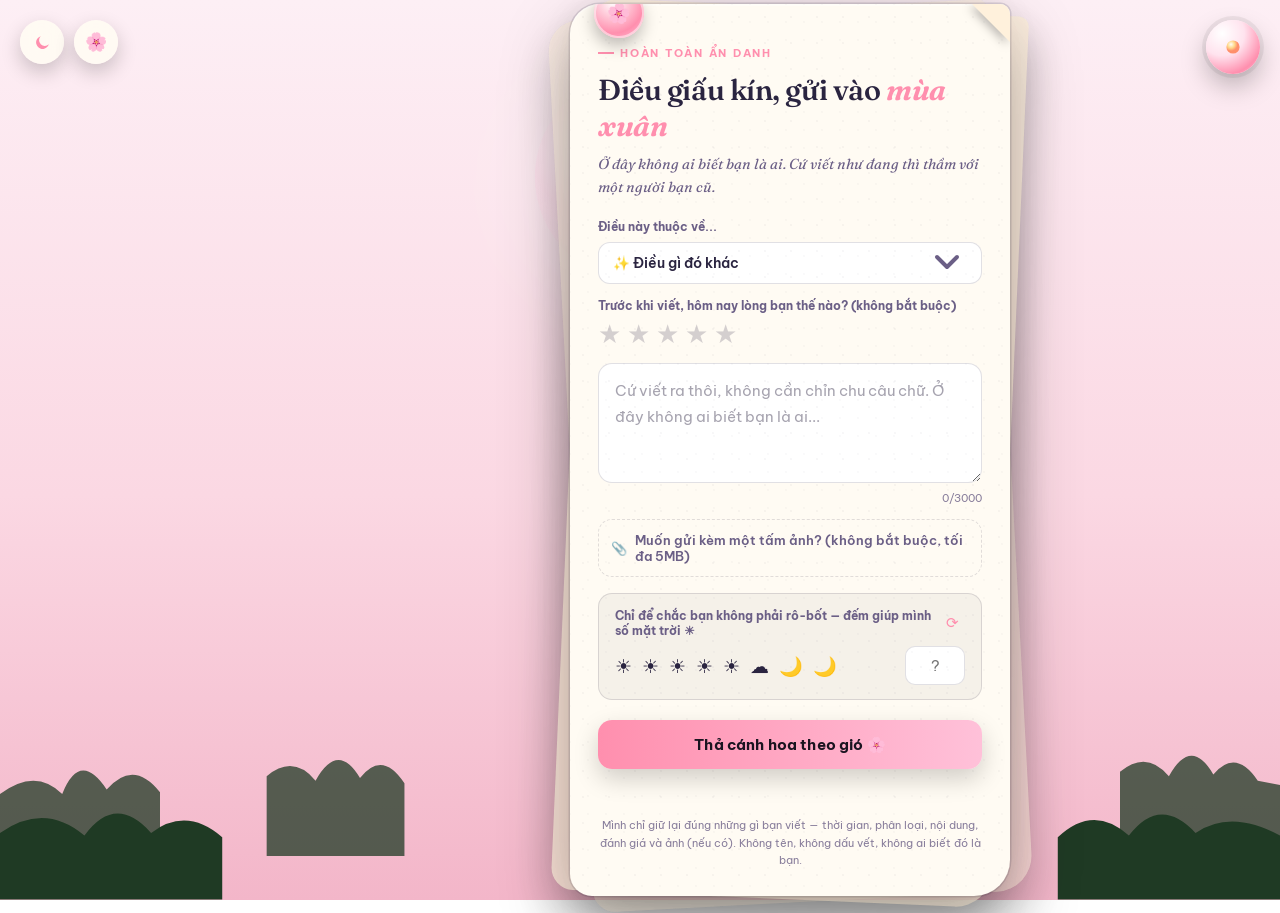
==== index.html @ bbca2615 "Update index.html" ====
<!DOCTYPE html>
<html lang="vi">
<head>
<meta charset="UTF-8" />
<meta name="viewport" content="width=device-width, initial-scale=1.0" />
<title>Bốn Mùa Tâm Sự — Confession Ẩn Danh</title>
<link rel="preconnect" href="https://fonts.googleapis.com">
<link rel="preconnect" href="https://fonts.gstatic.com" crossorigin>
<link href="https://fonts.googleapis.com/css2?family=Fraunces:ital,opsz,wght@0,9..144,400;0,9..144,600;0,9..144,700;1,9..144,500&family=Be+Vietnam+Pro:wght@400;500;600;700&display=swap" rel="stylesheet">
<link rel="icon" href="data:image/svg+xml,%3Csvg xmlns='http://www.w3.org/2000/svg' viewBox='0 0 100 100'%3E%3Ccircle cx='50' cy='50' r='34' fill='%23FFB6C8'/%3E%3C/svg%3E" />
<link rel="stylesheet" href="style.css">
</head>
<body class="season-spring">
  
<canvas id="treeCanvas"></canvas>
  
<div class="scene-fade" id="sceneFade"></div>

<div class="top-toolbar">
  <button class="toolbar-btn" id="darkModeBtn" title="Chế độ tối/sáng">
    <svg id="darkModeIcon" viewBox="0 0 24 24" width="19" height="19" fill="none">
      <path d="M20 14.2A8.2 8.2 0 1 1 9.8 4 6.6 6.6 0 0 0 20 14.2Z" fill="currentColor"/>
    </svg>
  </button>
  <button class="toolbar-btn" id="seasonBtn" title="Đổi mùa">
    <span id="seasonBtnIcon">🌸</span>
  </button>
</div>

<div class="sky" id="sky"></div>
<div class="sky-glow"></div>

<div class="trees">
  <svg class="tree-back" viewBox="0 0 1440 160" preserveAspectRatio="none" xmlns="http://www.w3.org/2000/svg">
    <path d="M0,160 L0,90 Q40,60 70,90 Q90,40 120,85 Q150,50 180,88 L180,160 Z"/>
    <path d="M300,160 L300,70 Q330,45 355,75 Q380,30 405,72 Q430,40 455,78 L455,160 Z"/>
    <path d="M950,160 L950,75 Q980,48 1005,78 Q1030,35 1055,75 Q1080,45 1105,80 L1105,160 Z"/>
    <path d="M1260,160 L1260,65 Q1290,40 1315,70 Q1340,25 1365,68 Q1390,38 1415,75 L1440,80 L1440,160 Z"/>
  </svg>
  <svg class="tree-front" viewBox="0 0 1440 130" preserveAspectRatio="none" xmlns="http://www.w3.org/2000/svg">
    <path d="M0,130 L0,55 Q50,20 95,58 Q130,10 170,55 Q210,25 250,60 L250,130 Z"/>
    <path d="M1190,130 L1190,60 Q1230,22 1270,58 Q1305,12 1345,55 Q1385,28 1440,58 L1440,130 Z"/>
  </svg>
  <div class="snow-cap"></div>
</div>

<!-- Popup chọn mùa -->
<div class="season-overlay" id="seasonOverlay">
  <div class="season-card">
    <button type="button" class="season-close" id="seasonClose">✕</button>
    <div class="season-title">Bạn muốn tâm sự trong khung cảnh mùa nào?</div>
    <div class="season-grid">
      <button type="button" class="season-option" data-season="spring">
        <span class="season-option-emoji">🌸</span>
        <span class="season-option-name">Xuân</span>
      </button>
      <button type="button" class="season-option" data-season="summer">
        <span class="season-option-emoji">☀️</span>
        <span class="season-option-name">Hạ</span>
      </button>
      <button type="button" class="season-option" data-season="fall">
        <span class="season-option-emoji">🍂</span>
        <span class="season-option-name">Thu</span>
      </button>
      <button type="button" class="season-option" data-season="winter">
        <span class="season-option-emoji">❄️</span>
        <span class="season-option-name">Đông</span>
      </button>
    </div>
  </div>
</div>

<button class="music-btn" id="musicBtn" title="Mở nhạc nền">
  <svg viewBox="0 0 40 40" width="24" height="24" class="music-btn-icon">
    <defs>
      <radialGradient id="musicGrad" cx="35%" cy="30%">
        <stop offset="0%" stop-color="#FFFDF6"/>
        <stop offset="55%" stop-color="#FFD98A"/>
        <stop offset="100%" stop-color="#FF8F6B"/>
      </radialGradient>
    </defs>
    <circle cx="20" cy="20" r="11" fill="url(#musicGrad)"/>
  </svg>
</button>
<audio id="bgMusic" preload="none"></audio>

<div class="player-overlay" id="playerOverlay">
  <div class="player-card">
    <button type="button" class="player-close" id="playerClose">✕</button>
    <div class="player-art" id="playerArt">🎵</div>
    <div class="player-title" id="playerTitle">Tên bài hát</div>
    <div class="player-artist" id="playerArtist">Nghệ sĩ</div>
    <div class="player-controls">
      <button type="button" class="player-btn" id="prevBtn" title="Bài trước">⏮</button>
      <button type="button" class="player-btn play-pause" id="playPauseBtn" title="Phát/Tạm dừng">▶</button>
      <button type="button" class="player-btn" id="nextBtn" title="Bài sau">⏭</button>
    </div>
    <div class="volume-row">
      <span class="volume-icon">🔉</span>
      <input type="range" class="volume-slider" id="volumeSlider" min="0" max="100" value="60" />
    </div>

    <div class="playlist-heading" id="playlistHeading">Playlist mùa xuân</div>
    <div class="playlist-list" id="playlistList"></div>
  </div>
</div>

<div class="stack">
  <div class="card" id="card">
    <div class="seal" id="cardSeal">🌸</div>
    <div id="formView">
      <div class="eyebrow">Hoàn toàn ẩn danh</div>
      <h1 id="cardTitle">Điều giấu kín, gửi vào <em>mùa xuân</em></h1>
      <div class="subtitle" id="cardSubtitle">Ở đây không ai biết bạn là ai. Cứ viết như đang thì thầm với một người bạn cũ.</div>

      <div class="category-block">
        <div class="category-label">Điều này thuộc về...</div>
        <select id="categorySelect" class="category-select">
          <option value="Tình yêu">💕 Tình yêu</option>
          <option value="Học tập">📚 Học tập</option>
          <option value="Gia đình">👨‍👩‍👧 Gia đình</option>
          <option value="Bạn bè">🤝 Bạn bè</option>
          <option value="Cuộc sống">🌱 Cuộc sống</option>
          <option value="Khác" selected>✨ Điều gì đó khác</option>
        </select>
      </div>

      <div class="rating-block">
        <div class="rating-label">Trước khi viết, hôm nay lòng bạn thế nào? (không bắt buộc)</div>
        <div class="rating-stars" id="ratingStars">
          <button type="button" class="rating-star" data-value="1">★</button>
          <button type="button" class="rating-star" data-value="2">★</button>
          <button type="button" class="rating-star" data-value="3">★</button>
          <button type="button" class="rating-star" data-value="4">★</button>
          <button type="button" class="rating-star" data-value="5">★</button>
        </div>
      </div>

      <textarea id="content" placeholder="Cứ viết ra thôi, không cần chỉn chu câu chữ. Ở đây không ai biết bạn là ai..." maxlength="3000"></textarea>
      <div class="char-counter" id="charCounter">0/3000</div>

      <div class="file-row">
        <label class="file-label" for="imageInput">
          📎 <span id="fileLabelText">Muốn gửi kèm một tấm ảnh? (không bắt buộc, tối đa 5MB)</span>
        </label>
        <input type="file" id="imageInput" accept="image/*" />
        <div class="polaroid" id="polaroid">
          <button type="button" class="polaroid-remove" id="removeImageBtn" title="Bỏ ảnh này">✕</button>
          <img id="preview" alt="preview" />
        </div>
      </div>

      <div class="captcha-row">
        <div class="captcha-label">
          <span>Chỉ để chắc bạn không phải rô-bốt — đếm giúp mình số mặt trời ☀</span>
          <button type="button" class="captcha-refresh" id="captchaRefresh" title="Đổi câu hỏi khác">⟳</button>
        </div>
        <div class="captcha-challenge">
          <div class="captcha-suns" id="captchaSuns"></div>
          <input type="text" inputmode="numeric" class="captcha-input" id="captchaInput" placeholder="?" maxlength="2" />
        </div>
      </div>

      <input type="text" class="honeypot" id="website" name="website" tabindex="-1" autocomplete="off" />

      <button class="submit" id="submitBtn"><span id="submitBtnText">Thả cánh hoa theo gió 🌸</span></button>
      <div class="status" id="status"></div>
    </div>

    <div class="success-view" id="successView">
      <div id="sparkBurst" style="position:relative;"></div>
      <div class="glow-circle" id="successIcon">🌸</div>
      <h2>Gửi rồi nhé!</h2>
      <p id="successText">Lời bạn vừa gửi đã theo cánh hoa xuân bay xa.<br>Cảm ơn vì đã tin tưởng mình 🤍</p>
      <button id="againBtn">Mình muốn tâm sự thêm</button>
    </div>

    <div class="note">
      Mình chỉ giữ lại đúng những gì bạn viết — thời gian, phân loại, nội dung, đánh giá và ảnh (nếu có). Không tên, không dấu vết, không ai biết đó là bạn.
    </div>
  </div>
</div>

<script src="script.js" defer></script>
</body>
</html>
---- style.css ----
:root{
  /* Card & chữ — mặc định sáng, dùng chung cho mọi mùa */
  --ink:         #2A2440;
  --ink-soft:    #6B5F86;
  --card-bg:     #FFFBF3;
  --card-bg2:    #FFF1DC;
  --card-border: rgba(42,36,64,0.14);
  --ink-faded:   rgba(42,36,64,0.42);
  --input-bg:    #FFFFFF;
  --panel-bg:    rgba(255,251,243,0.95);
  --star-empty:  rgba(42,36,64,0.2);
  --glow:        #FFD98A;
}

body.dark-mode{
  --ink:         #F1ECFF;
  --ink-soft:    #C2B8DD;
  --card-bg:     #2A2244;
  --card-bg2:    #332A52;
  --card-border: rgba(227,184,255,0.2);
  --ink-faded:   rgba(241,236,255,0.4);
  --input-bg:    #1F1936;
  --panel-bg:    rgba(42,34,68,0.9);
  --star-empty:  rgba(241,236,255,0.2);
  --glow:        #E3B8FF;
}

/* ================= 4 MÙA — bảng màu riêng từng mùa ================= */
body.season-spring{
  --sky-top: #FDEFF5; --sky-mid: #FBD8E3; --sky-bottom: #F3B6C9;
  --ground: #1F3A24;
  --accent: #FF8FAE; --accent2: #FFC1D9;
  --glow-color: #FFE3EE;
}
body.season-summer{
  --sky-top: #BEE7FF; --sky-mid: #7FCFEA; --sky-bottom: #4FB8D9;
  --ground: #14401F;
  --accent: #FFC845; --accent2: #FF8A3D;
  --glow-color: #FFF6D6;
}
body.season-fall{
  --sky-top: #FFE8C2; --sky-mid: #F2A65A; --sky-bottom: #C97B3D;
  --ground: #2B1B0E;
  --accent: #E8703A; --accent2: #A8443A;
  --glow-color: #FFDCA8;
}
body.season-winter{
  --sky-top: #E8F1FB; --sky-mid: #C9DCEC; --sky-bottom: #9FB8D2;
  --ground: #16202E;
  --accent: #6FB3E0; --accent2: #9FCBE8;
  --glow-color: #F2F8FF;
}

*{ box-sizing:border-box; }
html,body{ height:100%; }
body{
  margin:0;
  min-height:100vh;
  display:flex;
  align-items:center;
  justify-content:center;
  padding:32px 20px;
  font-family:'Be Vietnam Pro', sans-serif;
  color:var(--ink);
  overflow-x:hidden;
  position:relative;
  background: linear-gradient(180deg, var(--sky-top) 0%, var(--sky-mid) 55%, var(--sky-bottom) 100%);
  background-attachment: fixed;
  transition: background 0.6s ease;
}

body.dark-mode::before{
  content:"";
  position:fixed; inset:0;
  background: rgba(6,6,16,0.55);
  pointer-events:none;
  z-index:0;
}

/* ================= BẦU TRỜI ================= */
.sky{ position:fixed; inset:0; overflow:hidden; pointer-events:none; z-index:0; }

.sky-glow{
  position:fixed;
  top:8vh; left:50%;
  width:210px; height:210px;
  margin-left:-105px;
  border-radius:50%;
  background: radial-gradient(circle at 38% 32%, #FFFFFF 0%, var(--glow-color) 45%, rgba(255,255,255,0) 75%);
  box-shadow: 0 0 90px 30px rgba(255,255,255,0.2);
  animation: glowBreathe 6s ease-in-out infinite;
  pointer-events:none;
  z-index:0;
  transition: background 0.6s ease;
}
@keyframes glowBreathe{
  0%,100%{ opacity:0.9; transform:scale(1); }
  50%{ opacity:1; transform:scale(1.03); }
}

.season-particle{
  position:absolute;
  top:-8%;
  font-size:16px;
  opacity:0;
  animation: particleFall linear infinite;
  pointer-events:none;
}
@keyframes particleFall{
  0%{ transform: translate(0,-10vh) rotate(0deg); opacity:0; }
  8%{ opacity:0.9; }
  92%{ opacity:0.8; }
  100%{ transform: translate(var(--sway,40px), 110vh) rotate(var(--spin,180deg)); opacity:0; }
}

/* Tán cây / mặt đất in bóng phía dưới */
.trees{ position:fixed; left:0; right:0; bottom:0; width:100%; pointer-events:none; z-index:1; }
.tree-back, .tree-front{ width:100%; display:block; }
.tree-back{ opacity:0.75; }
.tree-front{ margin-top:-8vh; }
.tree-back path, .tree-front path{ fill: var(--ground); transition: fill 0.6s ease; }

/* Tuyết phủ nhẹ trên tán cây — chỉ hiện ở mùa đông */
.snow-cap{ display:none; position:fixed; left:0; right:0; bottom:0; pointer-events:none; z-index:2; }
body.season-winter .snow-cap{ display:block; }

@media (prefers-reduced-motion: reduce){
  .sky-glow, .season-particle{ animation:none !important; }
}

.season-particle.fading-out{
  transition: opacity 0.4s ease;
  opacity:0 !important;
  animation-play-state: paused;
}

/* ================= HIỆU ỨNG CHUYỂN CẢNH GIỮA CÁC MÙA ================= */
.scene-fade{
  position:fixed; inset:0;
  z-index:999;
  pointer-events:none;
  opacity:0;
  background: radial-gradient(circle at 50% 30%, #FFFBF3 0%, #FFF3E0 60%, #FFEAD0 100%);
  transition: opacity 0.5s ease;
}
.scene-fade.active{ opacity:1; }

@media (prefers-reduced-motion: reduce){
  .scene-fade{ transition:none !important; }
}

/* ================= THẺ CONFESSION (CARD) ================= */
.stack{ position:relative; width:100%; max-width:440px; z-index:3; }
.stack::before, .stack::after{
  content:"";
  position:absolute; inset:0;
  background: var(--card-bg2);
  border-radius: 30px 10px 36px 22px;
  box-shadow: 0 20px 45px rgba(0,0,0,0.25);
  pointer-events:none;
  z-index:0;
}
.stack::before{ transform: rotate(-3deg) translateY(6px); opacity:0.55; }
.stack::after{ transform: rotate(2.5deg) translateY(3px); opacity:0.8; }

.card{
  position:relative;
  overflow:hidden;
  z-index:1;
  background: var(--card-bg);
  border-radius: 30px 10px 36px 22px;
  padding:34px 28px 26px;
  box-shadow:
    0 2px 0 rgba(255,255,255,0.35) inset,
    0 30px 70px rgba(0,0,0,0.3),
    0 0 0 1.5px var(--card-border),
    0 0 50px rgba(0,0,0,0.06);
  transition: transform 0.7s cubic-bezier(.34,1.56,.64,1), opacity 0.5s ease, background 0.5s ease;
}
.card::before{
  content:"";
  position:absolute; inset:0;
  background-image:
    radial-gradient(rgba(42,36,64,0.035) 1px, transparent 1px),
    radial-gradient(rgba(42,36,64,0.025) 1px, transparent 1px);
  background-size: 26px 26px, 18px 18px;
  background-position: 0 0, 9px 9px;
  pointer-events:none;
}
.card::after{
  content:"";
  position:absolute;
  top:0; right:0;
  width:0; height:0;
  border-style:solid;
  border-width:0 38px 38px 0;
  border-color: transparent var(--card-bg2) transparent transparent;
  filter: drop-shadow(-3px 3px 5px rgba(0,0,0,0.25));
  z-index:3;
  pointer-events:none;
}
.card.sending{
  transform: translateY(-160px) scale(0.72);
  opacity:0;
}

.seal{
  position:absolute;
  top:-16px; left:24px;
  width:50px; height:50px;
  border-radius:50%;
  background: radial-gradient(circle at 35% 30%, #FFFFFF, var(--accent) 65%, var(--accent2) 100%);
  box-shadow: 0 8px 16px rgba(0,0,0,0.25), inset 0 0 0 2px rgba(255,255,255,0.5);
  display:flex; align-items:center; justify-content:center;
  font-size:19px;
  transform: rotate(8deg);
  z-index:4;
  transition: background 0.5s ease;
}

.eyebrow{
  display:inline-flex; align-items:center; gap:6px;
  font-size:11px; letter-spacing:0.16em; text-transform:uppercase;
  color:var(--accent); font-weight:700; margin-bottom:12px;
  transition: color 0.5s ease;
}
.eyebrow::before{ content:""; width:16px; height:1.5px; background:var(--accent); display:inline-block; }

h1{
  font-family:'Fraunces', serif;
  font-optical-sizing: auto;
  font-weight:560; font-size:29px; line-height:1.22;
  letter-spacing:-0.015em;
  margin:0 0 10px; color:var(--ink);
}
h1 em{
  font-style:italic; font-weight:650;
  color:var(--accent);
  transition: color 0.5s ease;
}
.subtitle{
  font-family:'Fraunces', serif;
  font-style:italic;
  font-weight:400;
  font-size:14.5px;
  color:var(--ink-soft);
  margin-bottom:20px;
  line-height:1.6;
  transition: color 0.5s ease;
}

/* ================= PHÂN LOẠI CONFESSION ================= */
.category-block{ margin-bottom:14px; }
.category-label{ font-size:12px; font-weight:700; color:var(--ink-soft); margin-bottom:8px; }
.category-select{
  width:100%;
  padding:11px 14px;
  border-radius:12px;
  border:1.5px solid var(--card-border);
  background: var(--input-bg);
  color:var(--ink);
  font-size:13.5px;
  font-family:'Be Vietnam Pro', sans-serif;
  font-weight:600;
  cursor:pointer;
  appearance:none;
  -webkit-appearance:none;
  background-image: url("data:image/svg+xml,%3Csvg xmlns='http://www.w3.org/2000/svg' viewBox='0 0 20 20' fill='none'%3E%3Cpath d='M5 7l5 5 5-5' stroke='%236B5F86' stroke-width='2' stroke-linecap='round' stroke-linejoin='round'/%3E%3C/svg%3E");
  background-repeat: no-repeat;
  background-position: right 14px center;
  padding-right: 36px;
  transition: border-color 0.25s;
}
.category-select:focus{ outline:none; border-color:var(--accent); }

/* ================= ĐÁNH GIÁ (RATING) ================= */
.rating-block{ margin-bottom:16px; }
.rating-label{ font-size:12px; font-weight:700; color:var(--ink-soft); margin-bottom:8px; }
.rating-stars{ display:flex; gap:6px; }
.rating-star{
  font-size:26px; cursor:pointer; color:var(--star-empty);
  transition: transform 0.15s ease, color 0.15s ease;
  background:none; border:none; padding:0; line-height:1;
}
.rating-star:hover{ transform: scale(1.15); }
.rating-star.active{ color: var(--accent); }

textarea{
  width:100%; min-height:120px; resize:vertical;
  padding:14px 16px; border-radius:14px;
  border:1.5px solid var(--card-border);
  background: var(--input-bg); color:var(--ink);
  font-size:15px; line-height:1.7; font-family:'Be Vietnam Pro', sans-serif;
  transition: border-color 0.25s, box-shadow 0.25s;
}
textarea:focus{ outline:none; border-color:var(--accent); box-shadow:0 0 0 4px rgba(0,0,0,0.06); }
textarea::placeholder{ color:var(--ink-faded); }
textarea.typing-glow{ border-color:var(--accent) !important; }

.char-counter{ text-align:right; font-size:11px; color:var(--ink-soft); opacity:0.8; margin-top:4px; }
.char-counter.near-limit{ color:var(--accent2); font-weight:700; }

.file-row{ margin-top:14px; }
.file-label{
  display:flex; align-items:center; justify-content:center; gap:8px;
  padding:12px; border:1.5px dashed var(--card-border); border-radius:14px;
  color:var(--ink-soft); cursor:pointer; font-size:13px; font-weight:600;
  transition: 0.25s;
}
.file-label:hover{ border-color:var(--accent); color:var(--accent); background:rgba(0,0,0,0.03); }
input[type="file"]{ display:none; }

.polaroid{
  display:none; margin-top:14px; background:#fff;
  padding:8px 8px 20px; border-radius:3px;
  box-shadow:0 12px 26px rgba(0,0,0,0.25);
  transform:rotate(-2deg); position:relative;
  width:70%; margin-left:auto; margin-right:auto;
  transition: transform 0.3s ease;
}
.polaroid:hover{ transform:rotate(0deg) scale(1.02); }
.polaroid img{ display:block; width:100%; border-radius:2px; }
.polaroid-remove{
  position:absolute; top:-10px; right:-10px;
  width:26px; height:26px; border-radius:50%;
  border:2px solid #fff; background: var(--accent2); color:#fff;
  font-size:14px; font-weight:700; line-height:1;
  display:flex; align-items:center; justify-content:center;
  cursor:pointer; box-shadow:0 4px 10px rgba(0,0,0,0.25);
  transition: transform 0.2s ease; z-index:2;
}
.polaroid-remove:hover{ transform:scale(1.15); }

/* ================= CAPTCHA ================= */
.captcha-row{
  margin-top:16px; padding:14px 16px; border-radius:14px;
  background: rgba(0,0,0,0.04);
  border: 1.5px solid var(--card-border);
}
.captcha-label{
  font-size:12px; font-weight:700; color:var(--ink-soft);
  margin-bottom:8px; display:flex; align-items:center; justify-content:space-between;
}
.captcha-refresh{
  border:none; background:none; cursor:pointer;
  font-size:15px; color:var(--accent);
  transition: transform 0.4s ease;
}
.captcha-refresh:hover{ transform:rotate(180deg); }
.captcha-challenge{ display:flex; align-items:center; gap:12px; }
.captcha-suns{ font-size:19px; letter-spacing:3px; flex:1; }
.captcha-input{
  width:60px; padding:9px 10px; border-radius:10px;
  border:1.5px solid var(--card-border);
  background: var(--input-bg); color:var(--ink); font-size:15px;
  text-align:center; font-family:'Be Vietnam Pro', sans-serif;
}
.captcha-input:focus{ outline:none; border-color:var(--accent); }

.honeypot{ position:absolute; left:-9999px; width:1px; height:1px; opacity:0; pointer-events:none; }

button.submit{
  position:relative; width:100%; margin-top:20px; padding:15px;
  border:none; border-radius:14px;
  background: linear-gradient(90deg, var(--accent), var(--accent2));
  color:#1A1420; font-family:'Be Vietnam Pro', sans-serif; font-size:15px; font-weight:700;
  letter-spacing:0.01em; cursor:pointer; overflow:hidden;
  transition: transform 0.2s ease, box-shadow 0.2s ease, background 0.5s ease;
  box-shadow: 0 10px 24px rgba(0,0,0,0.18);
}
button.submit:hover{ transform:translateY(-2px); }
button.submit:active{ transform:translateY(0); }
button.submit:disabled{ opacity:0.65; cursor:not-allowed; transform:none; }
button.submit::after{
  content:""; position:absolute; top:0; left:-60%; width:40%; height:100%;
  background:linear-gradient(120deg, transparent, rgba(255,255,255,0.6), transparent);
  transform:skewX(-20deg);
  animation: shine 3.2s ease-in-out infinite;
}
@keyframes shine{ 0%{ left:-60%; } 45%,100%{ left:120%; } }

.btn-dots{ display:inline-flex; gap:4px; vertical-align:middle; }
.btn-dots span{ width:6px; height:6px; border-radius:50%; background:#1A1420; animation: dotBounce 1s ease-in-out infinite; }
.btn-dots span:nth-child(2){ animation-delay:0.15s; }
.btn-dots span:nth-child(3){ animation-delay:0.3s; }
@keyframes dotBounce{ 0%,80%,100%{ transform:scale(0.6); opacity:0.5; } 40%{ transform:scale(1); opacity:1; } }
.card.shake{ animation: shakeCard 0.4s ease; }
@keyframes shakeCard{ 0%,100%{ transform:translateX(0); } 25%{ transform:translateX(-4px); } 75%{ transform:translateX(4px); } }

.status{ margin-top:12px; text-align:center; font-size:13px; min-height:18px; font-weight:600; }
.status.ok{ color:#5C9F5C; }
.status.err{ color:#D1546B; }

.note{ margin-top:18px; font-size:11px; color:var(--ink-soft); opacity:0.8; text-align:center; line-height:1.6; }

/* ================= SUCCESS VIEW ================= */
.success-view{ display:none; text-align:center; padding:22px 6px 4px; position:relative; }
.success-view .glow-circle{
  width:66px; height:66px; margin:0 auto 16px; border-radius:50%;
  background: radial-gradient(circle, #FFFFFF 0%, var(--glow) 70%, transparent 100%);
  box-shadow: 0 8px 24px rgba(0,0,0,0.15);
  display:flex; align-items:center; justify-content:center; font-size:28px;
  animation: pop 0.5s cubic-bezier(.34,1.56,.64,1);
}
@keyframes pop{ 0%{ transform:scale(0); } 70%{ transform:scale(1.1); } 100%{ transform:scale(1); } }
.success-view h2{ font-family:'Fraunces', serif; font-weight:600; font-size:22px; margin:0 0 8px; color:var(--ink); }
.success-view p{ font-size:13px; color:var(--ink-soft); margin:0 0 22px; line-height:1.6; }
.success-view button{
  background: linear-gradient(90deg, var(--accent), var(--accent2));
  border:none; color:#1A1420;
  padding:12px 24px; border-radius:14px;
  font-family:'Be Vietnam Pro', sans-serif;
  font-weight:700; font-size:13px; cursor:pointer;
  box-shadow: 0 10px 22px rgba(0,0,0,0.16);
  transition: transform 0.2s ease;
}
.success-view button:hover{ transform:translateY(-2px); }

.spark{
  position:absolute; font-size:22px; opacity:0;
  animation: sparkFloat 2.4s ease-out forwards;
  pointer-events:none;
}
@keyframes sparkFloat{
  0%{ opacity:0; transform:translateY(6px) scale(0.3) rotate(0deg); }
  18%{ opacity:1; transform:translateY(-14px) scale(1.1) rotate(-8deg); }
  75%{ opacity:1; transform:translateY(-60px) scale(1) rotate(10deg); }
  100%{ opacity:0; transform:translateY(-100px) scale(0.85) rotate(16deg); }
}

/* ================= TOOLBAR (dark mode + mùa) ================= */
.top-toolbar{ position:fixed; top:20px; left:20px; display:flex; gap:10px; z-index:6; }
.toolbar-btn{
  width:44px; height:44px; border-radius:50%; border:none;
  background: var(--panel-bg); backdrop-filter: blur(8px);
  box-shadow: 0 8px 20px rgba(0,0,0,0.2);
  color: var(--accent);
  font-size:18px;
  display:flex; align-items:center; justify-content:center;
  cursor:pointer; transition: transform 0.25s ease, color 0.5s ease;
}
.toolbar-btn:hover{ transform:scale(1.1); }
.toolbar-btn svg{ transition: transform 0.4s cubic-bezier(.34,1.56,.64,1); }
.toolbar-btn:hover svg{ transform:rotate(15deg); }

/* ================= POPUP CHỌN MÙA ================= */
.season-overlay{
  position:fixed; inset:0; background: rgba(10,10,20,0.45); backdrop-filter: blur(6px);
  z-index:50; display:none; align-items:center; justify-content:center; padding:24px;
  opacity:0; transition: opacity 0.35s ease;
}
.season-overlay.open{ display:flex; opacity:1; }
.season-card{
  width:100%; max-width:340px;
  background: var(--card-bg); border-radius: 26px 12px 30px 18px;
  padding:26px 24px 22px; text-align:center;
  box-shadow: 0 30px 70px rgba(0,0,0,0.35), 0 0 0 1px var(--card-border);
  position:relative;
  transform: scale(0.9) translateY(12px);
  transition: transform 0.4s cubic-bezier(.34,1.56,.64,1);
}
.season-overlay.open .season-card{ transform: scale(1) translateY(0); }
.season-close{
  position:absolute; top:14px; right:14px; width:30px; height:30px; border-radius:50%;
  border:none; background: rgba(42,36,64,0.08); color:var(--ink-soft);
  font-size:14px; cursor:pointer; transition:0.2s;
}
.season-close:hover{ background:rgba(42,36,64,0.16); }
.season-title{
  font-family:'Fraunces', serif; font-size:18px; font-weight:600;
  color:var(--ink); margin-bottom:16px;
}
.season-grid{
  display:grid; grid-template-columns:1fr 1fr; gap:10px;
}
.season-option{
  padding:16px 10px; border-radius:14px;
  border:1.5px solid var(--card-border);
  background: rgba(0,0,0,0.03);
  cursor:pointer; transition: 0.2s;
  display:flex; flex-direction:column; align-items:center; gap:6px;
}
.season-option-emoji{ font-size:28px; }
.season-option-name{ font-size:12.5px; font-weight:700; color:var(--ink); }
.season-option:hover{ transform:translateY(-2px); border-color:var(--accent); }
.season-option.active{
  border-color:var(--accent);
  background: rgba(0,0,0,0.06);
  box-shadow: 0 0 0 2px var(--accent) inset;
}

/* ================= MUSIC PLAYER ================= */
.music-btn{
  position:fixed; top:20px; right:20px;
  width:54px; height:54px; border-radius:50%; border:none;
  background: radial-gradient(circle at 30% 25%, #FFFFFF 0%, var(--glow-color) 40%, var(--accent) 75%, var(--accent2) 100%);
  box-shadow: 0 0 0 4px rgba(0,0,0,0.06), 0 12px 26px rgba(0,0,0,0.25);
  display:flex; align-items:center; justify-content:center;
  cursor:pointer; z-index:6;
  transition: transform 0.3s ease, background 0.5s ease;
}
.music-btn:hover{ transform:scale(1.12); }
.music-btn-icon{ animation: glowPulse 2.4s ease-in-out infinite; }
@keyframes glowPulse{ 0%,100%{ opacity:0.85; transform:scale(1); } 50%{ opacity:1; transform:scale(1.06); } }

.player-overlay{
  position:fixed; inset:0; background: rgba(10,10,20,0.45); backdrop-filter: blur(6px);
  z-index:50; display:none; align-items:center; justify-content:center; padding:24px;
  opacity:0; transition: opacity 0.35s ease;
}
.player-overlay.open{ display:flex; opacity:1; }
.player-card{
  width:100%; max-width:340px;
  max-height:82vh;
  overflow-y:auto;
  background: var(--card-bg); border-radius: 26px 12px 30px 18px;
  padding:26px 22px 20px; text-align:center;
  box-shadow: 0 30px 70px rgba(0,0,0,0.35), 0 0 0 1px var(--card-border);
  position:relative;
  transform: scale(0.9) translateY(12px);
  transition: transform 0.4s cubic-bezier(.34,1.56,.64,1);
}
.player-overlay.open .player-card{ transform: scale(1) translateY(0); }
.player-close{
  position:absolute; top:14px; right:14px; width:30px; height:30px; border-radius:50%;
  border:none; background: rgba(42,36,64,0.08); color:var(--ink-soft);
  font-size:14px; cursor:pointer; transition:0.2s;
}
.player-close:hover{ background:rgba(42,36,64,0.16); }
.player-art{
  width:88px; height:88px; margin:0 auto 12px; border-radius:16px;
  background: linear-gradient(135deg, var(--accent), var(--accent2));
  display:flex; align-items:center; justify-content:center; font-size:32px;
  box-shadow: 0 14px 30px rgba(0,0,0,0.25);
}
.player-title{
  font-family:'Fraunces', serif; font-size:15.5px; font-weight:600; color:var(--ink);
  margin-bottom:2px; line-height:1.35;
  white-space:nowrap; overflow:hidden; text-overflow:ellipsis;
}
.player-artist{ font-size:11.5px; color:var(--ink-soft); margin-bottom:14px; }
.player-controls{ display:flex; align-items:center; justify-content:center; gap:14px; margin-bottom:14px; }
.player-btn{
  width:46px; height:46px; border-radius:50%; border:none;
  background: linear-gradient(135deg, var(--accent), var(--accent2));
  color:#1A1420; font-size:19px; cursor:pointer;
  transition: transform 0.2s ease; box-shadow: 0 8px 18px rgba(0,0,0,0.2);
}
.player-btn.play-pause{ width:54px; height:54px; font-size:23px; }
.player-btn:hover{ transform:scale(1.08); }
.volume-row{ display:flex; align-items:center; gap:10px; margin-bottom:6px; }
.volume-icon{ font-size:15px; }
.volume-slider{
  flex:1; height:4px; border-radius:2px; background: rgba(42,36,64,0.15);
  appearance:none; -webkit-appearance:none; cursor:pointer;
}
.volume-slider::-webkit-slider-thumb{
  appearance:none; -webkit-appearance:none; width:14px; height:14px; border-radius:50%;
  background: var(--accent); cursor:pointer; box-shadow:0 2px 6px rgba(0,0,0,0.3);
}
.volume-slider::-moz-range-thumb{
  width:14px; height:14px; border-radius:50%; background: var(--accent);
  cursor:pointer; border:none;
}

/* ================= DANH SÁCH PLAYLIST ================= */
.playlist-heading{
  font-size:11px; font-weight:700; letter-spacing:0.08em; text-transform:uppercase;
  color:var(--ink-soft); text-align:left; margin:14px 0 8px;
  padding-top:12px; border-top:1px solid var(--card-border);
}
.playlist-list{
  text-align:left;
  max-height:230px;
  overflow-y:auto;
  display:flex; flex-direction:column; gap:3px;
}
.playlist-item{
  display:flex; align-items:center; gap:10px;
  padding:8px 10px; border-radius:11px;
  cursor:pointer; transition: background 0.2s ease;
  background: transparent;
}
.playlist-item:hover{ background: rgba(0,0,0,0.045); }
.playlist-item.active{
  background: linear-gradient(90deg, var(--accent), var(--accent2));
}
.playlist-item.active .playlist-item-title,
.playlist-item.active .playlist-item-artist{ color:#1A1420; }
.playlist-item-num{
  font-size:11px; color:var(--ink-soft); width:16px; flex-shrink:0; text-align:center;
}
.playlist-item.active .playlist-item-num{ color:#1A1420; opacity:0.7; }
.playlist-item-info{ flex:1; min-width:0; }
.playlist-item-title{
  font-size:12.5px; font-weight:700; color:var(--ink);
  white-space:nowrap; overflow:hidden; text-overflow:ellipsis;
}
.playlist-item-artist{
  font-size:10.5px; color:var(--ink-soft);
  white-space:nowrap; overflow:hidden; text-overflow:ellipsis;
}
.playlist-item-playing{ font-size:12px; flex-shrink:0; }

@media (prefers-reduced-motion: reduce){
  button.submit::after, .music-btn-icon{ animation:none !important; }
  .card, .player-overlay, .player-card, .season-overlay, .season-card{ transition:none; }
}

@media (max-width: 480px){
  .sky-glow{ width:150px; height:150px; margin-left:-75px; }
  h1{ font-size:23px; }
  .season-grid{ gap:8px; }
}
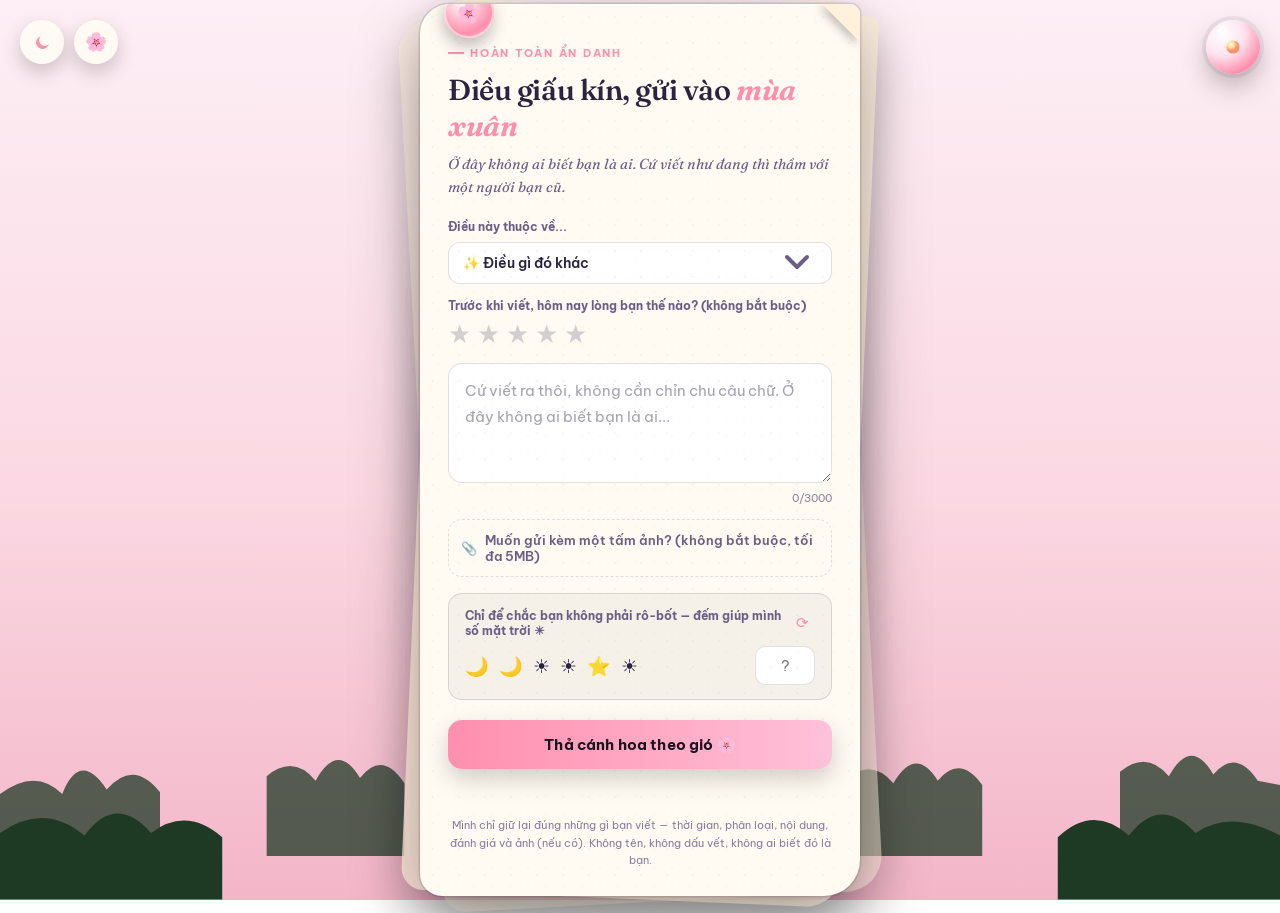
==== commit 0ec7ea38: "Update index.html" ====
--- a/index.html
+++ b/index.html
@@ -11,8 +11,6 @@
 <link rel="stylesheet" href="style.css">
 </head>
 <body class="season-spring">
-  
-<canvas id="treeCanvas"></canvas>
   
 <div class="scene-fade" id="sceneFade"></div>
 
@@ -106,6 +104,7 @@
 </div>
 
 <div class="stack">
+  <canvas id="treeCanvas"></canvas>
   <div class="card" id="card">
     <div class="seal" id="cardSeal">🌸</div>
     <div id="formView">
--- a/style.css
+++ b/style.css
@@ -612,3 +612,18 @@
   h1{ font-size:23px; }
   .season-grid{ gap:8px; }
 }
+/* Canvas cây 4 mùa */
+#treeCanvas {
+  position: fixed;
+  top: 0;
+  left: 0;
+  width: 100%;
+  height: 100%;
+  z-index: 2;          /* nằm trên sky/trees nhưng dưới card */
+  pointer-events: none; /* không chặn click */
+}
+
+.card {
+  position: relative;
+  z-index: 1;
+}
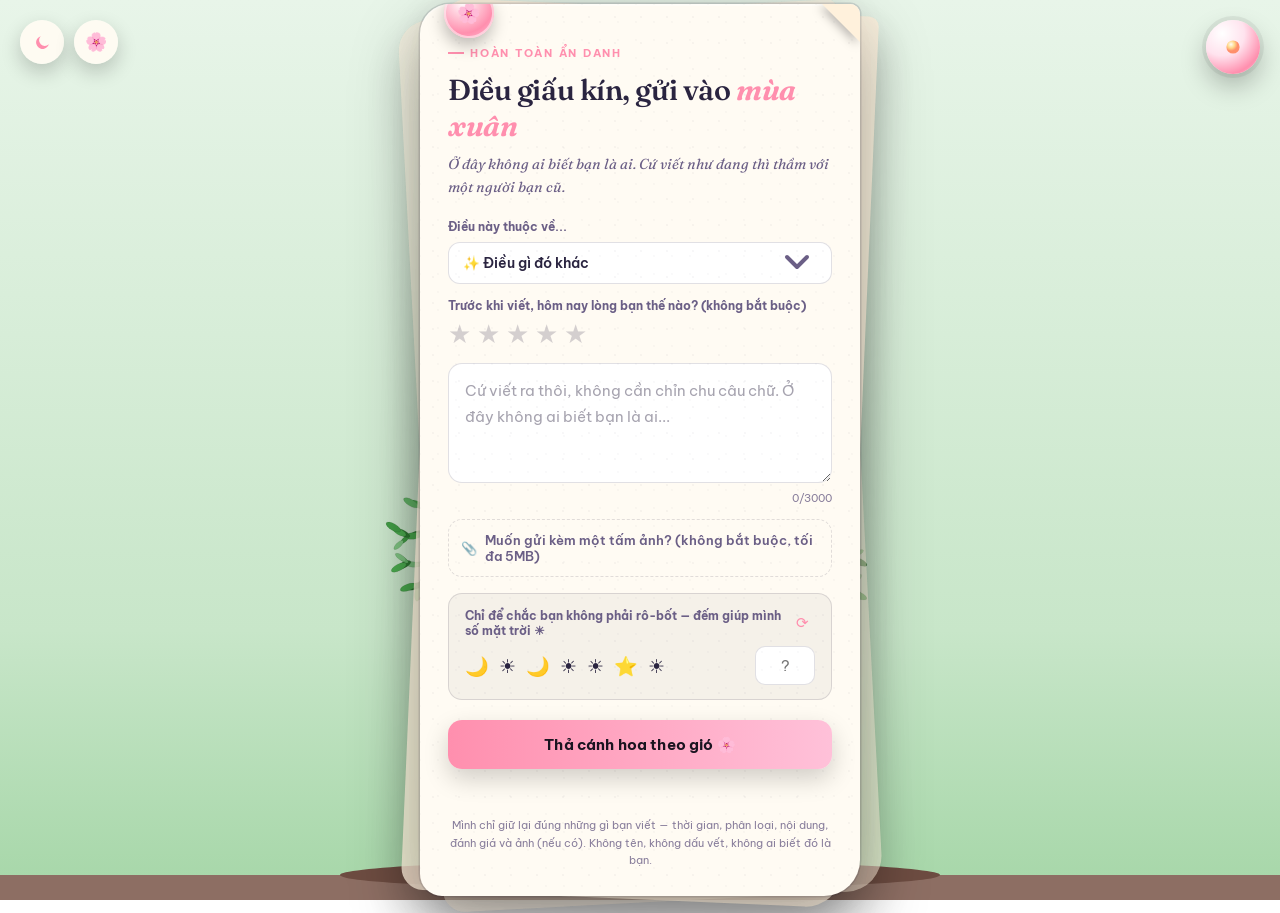
==== commit 2e6ef7af: "Update index.html" ====
--- a/index.html
+++ b/index.html
@@ -11,7 +11,8 @@
 <link rel="stylesheet" href="style.css">
 </head>
 <body class="season-spring">
-  
+
+<canvas id="treeCanvas"></canvas>
 <div class="scene-fade" id="sceneFade"></div>
 
 <div class="top-toolbar">
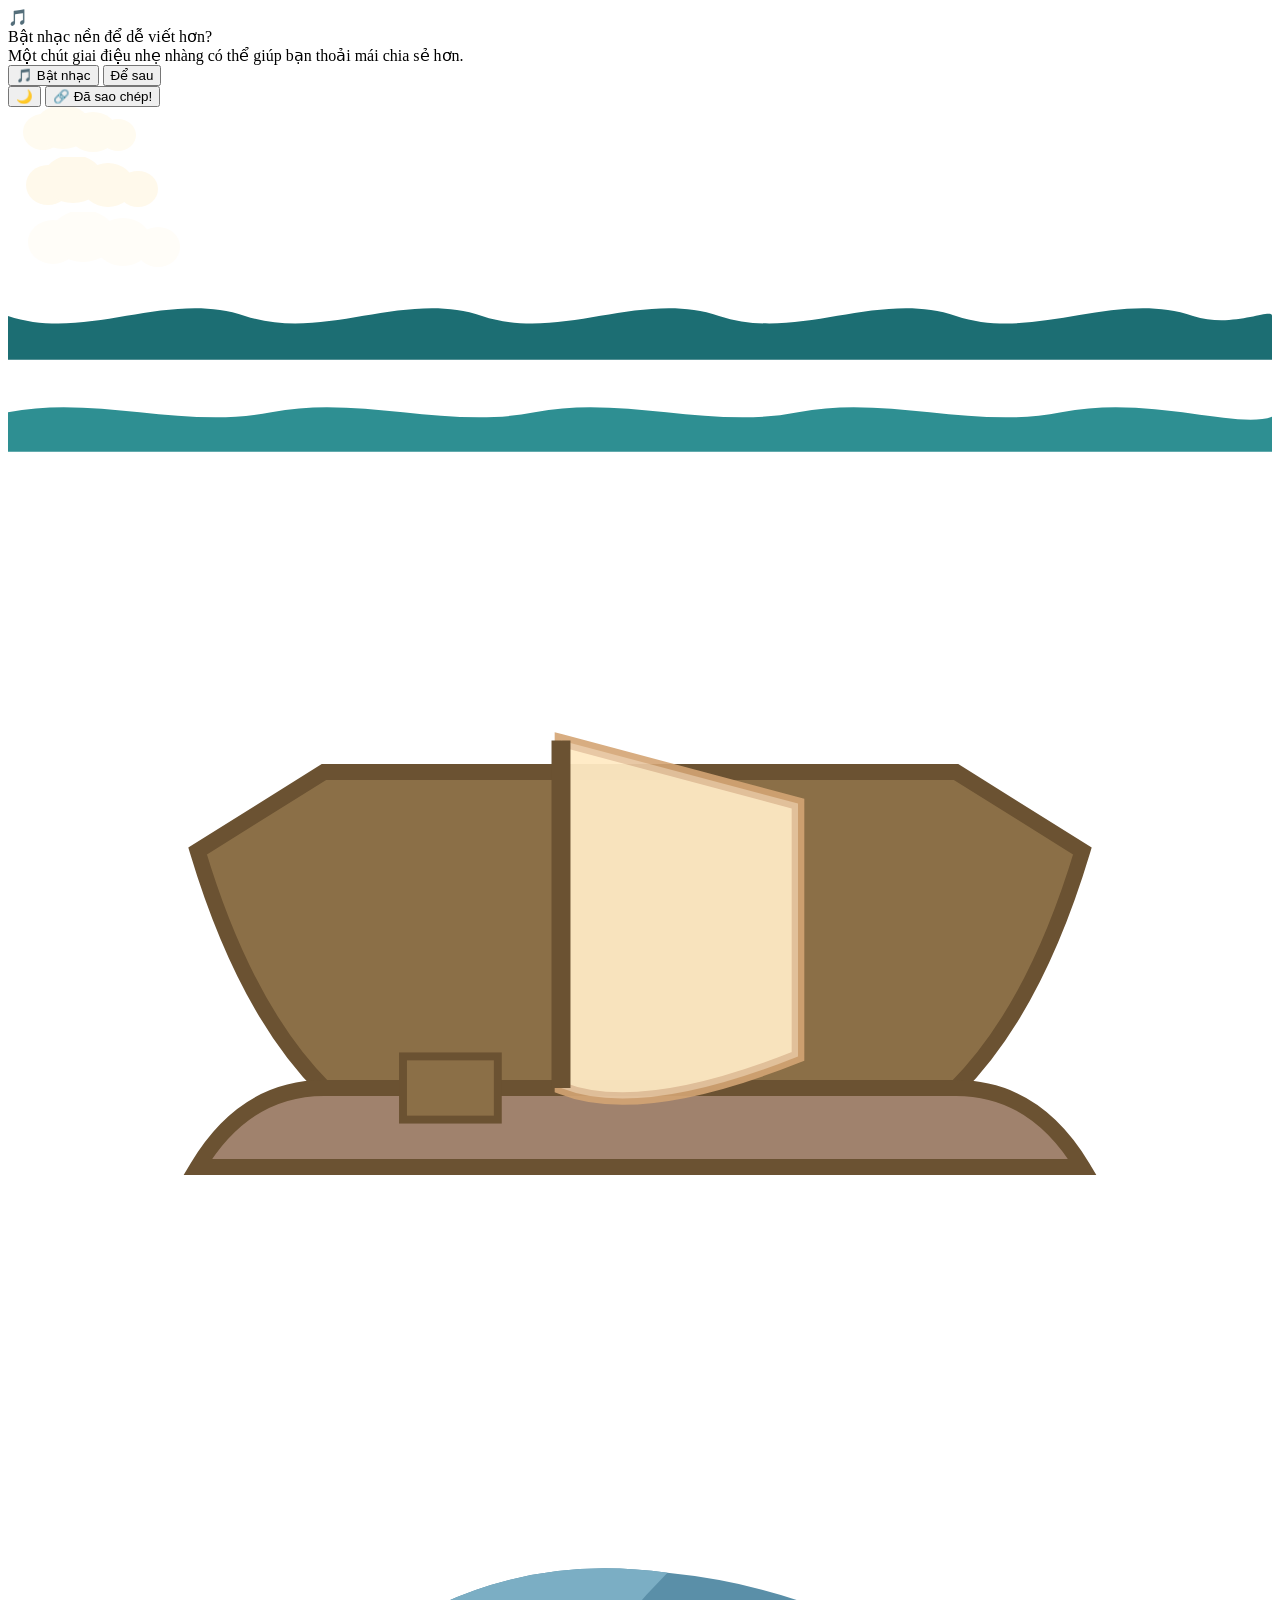
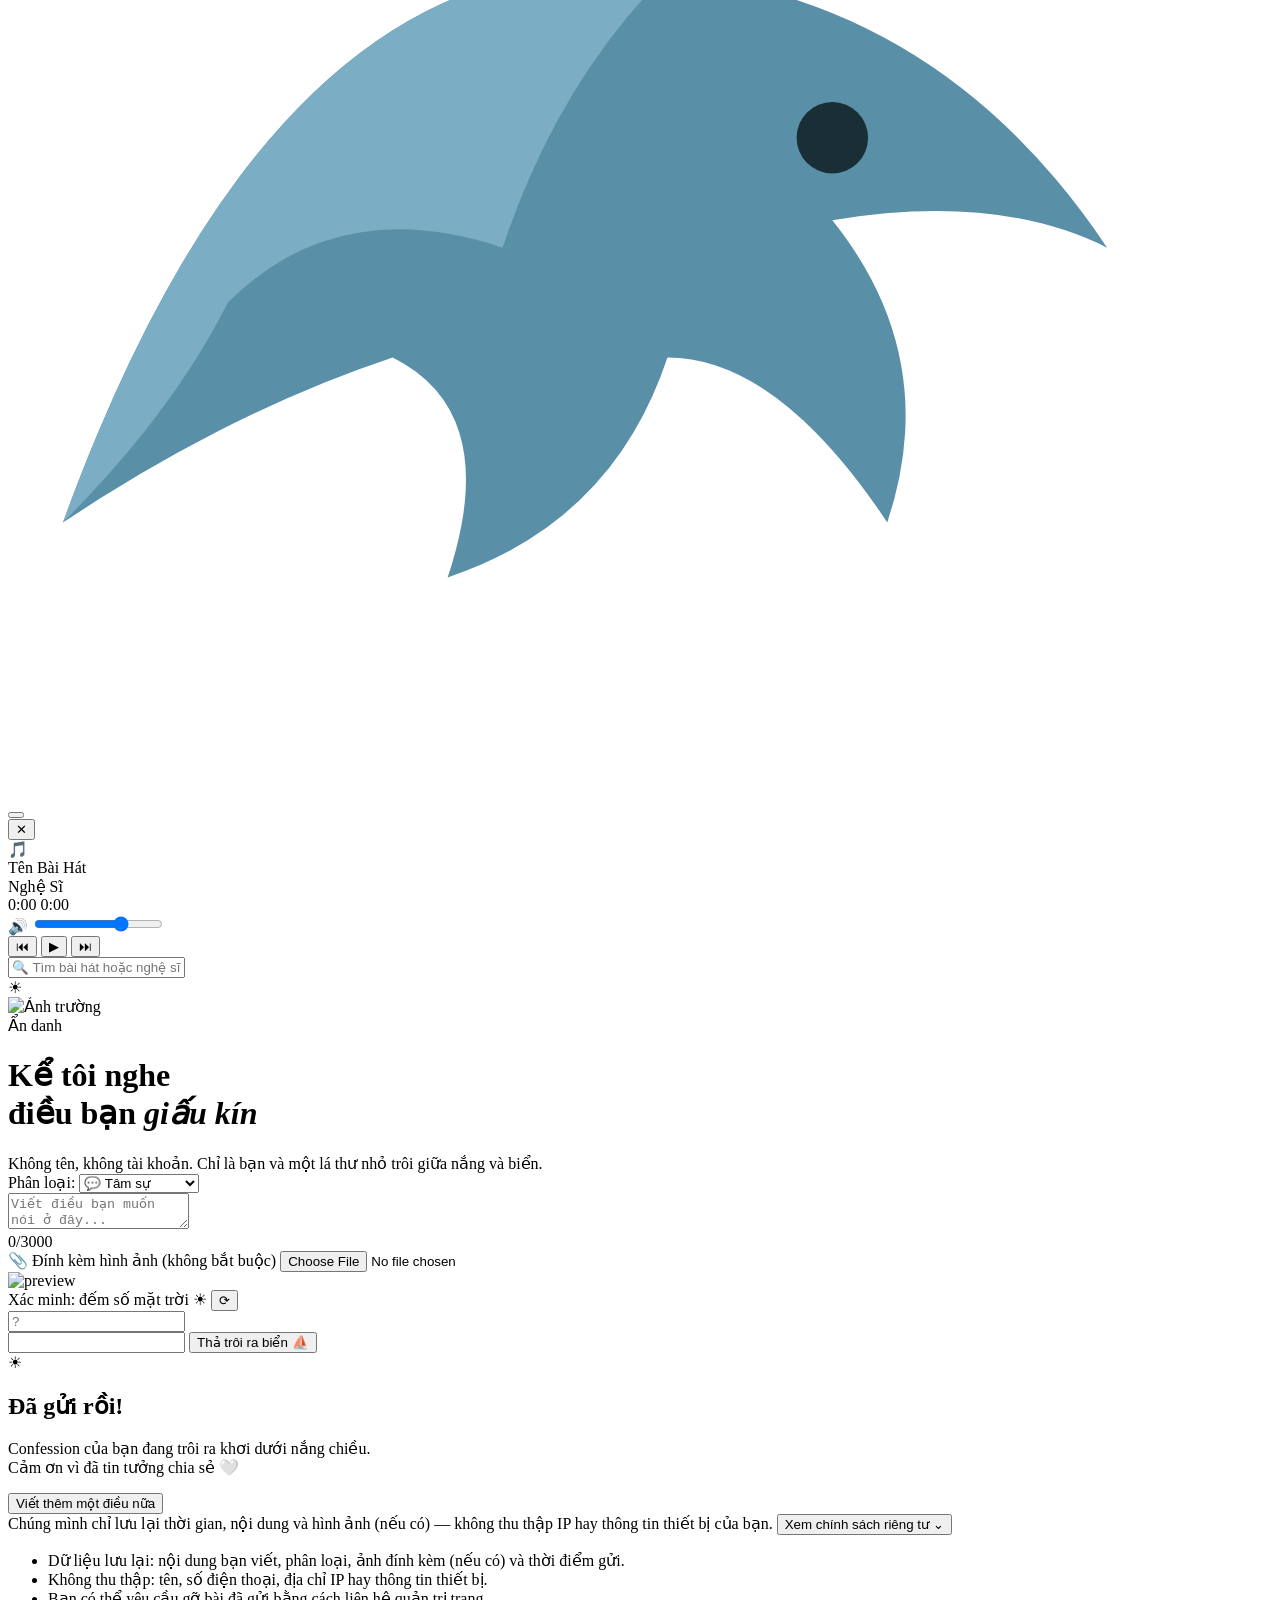
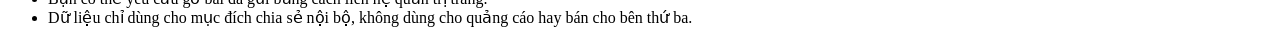
==== commit a227f949: "Create index.html" ====
--- a/index.html
+++ b/index.html
@@ -3,156 +3,203 @@
 <head>
 <meta charset="UTF-8" />
 <meta name="viewport" content="width=device-width, initial-scale=1.0" />
-<title>Bốn Mùa Tâm Sự — Confession Ẩn Danh</title>
+<title>Tâm Sự Dưới Nắng — Confession Ẩn Danh</title>
+<meta name="description" content="Nơi bạn kể những điều giấu kín — ẩn danh, không tài khoản, không lưu thông tin thiết bị. Chỉ là bạn và một lá thư nhỏ trôi giữa nắng và biển." />
+
+<!-- Open Graph (Facebook, Zalo...) -->
+<meta property="og:type" content="website" />
+<meta property="og:title" content="Tâm Sự Dưới Nắng — Confession Ẩn Danh" />
+<meta property="og:description" content="Kể tôi nghe điều bạn giấu kín — không tên, không tài khoản. Gửi confession ẩn danh dễ dàng, an toàn." />
+<meta property="og:image" content="og-image.jpg" />
+<meta property="og:url" content="" />
+<meta property="og:locale" content="vi_VN" />
+
+<!-- Twitter Card -->
+<meta name="twitter:card" content="summary_large_image" />
+<meta name="twitter:title" content="Tâm Sự Dưới Nắng — Confession Ẩn Danh" />
+<meta name="twitter:description" content="Kể tôi nghe điều bạn giấu kín — không tên, không tài khoản." />
+<meta name="twitter:image" content="og-image.jpg" />
+
+<!-- PWA -->
+<link rel="manifest" href="manifest.json" />
+<meta name="theme-color" content="#FF9F68" />
+<link rel="icon" href="icon-192.png" />
+<link rel="apple-touch-icon" href="icon-192.png" />
+
 <link rel="preconnect" href="https://fonts.googleapis.com">
 <link rel="preconnect" href="https://fonts.gstatic.com" crossorigin>
-<link href="https://fonts.googleapis.com/css2?family=Fraunces:ital,opsz,wght@0,9..144,400;0,9..144,600;0,9..144,700;1,9..144,500&family=Be+Vietnam+Pro:wght@400;500;600;700&display=swap" rel="stylesheet">
-<link rel="icon" href="data:image/svg+xml,%3Csvg xmlns='http://www.w3.org/2000/svg' viewBox='0 0 100 100'%3E%3Ccircle cx='50' cy='50' r='34' fill='%23FFB6C8'/%3E%3C/svg%3E" />
+<link href="https://fonts.googleapis.com/css2?family=Fraunces:ital,opsz,wght@0,9..144,300;0,9..144,400;0,9..144,500;0,9..144,600;0,9..144,700;0,9..144,900;1,9..144,400;1,9..144,500;1,9..144,600&family=Be+Vietnam+Pro:wght@300;400;500;600;700;800&display=swap" rel="stylesheet">
 <link rel="stylesheet" href="style.css">
 </head>
-<body class="season-spring">
-
-<canvas id="treeCanvas"></canvas>
-<div class="scene-fade" id="sceneFade"></div>
+<body>
+
+<div class="music-suggest-overlay" id="musicSuggestOverlay">
+  <div class="music-suggest-card">
+    <div class="music-suggest-icon">🎵</div>
+    <div class="music-suggest-title">Bật nhạc nền để dễ viết hơn?</div>
+    <div class="music-suggest-text">Một chút giai điệu nhẹ nhàng có thể giúp bạn thoải mái chia sẻ hơn.</div>
+    <div class="music-suggest-actions">
+      <button type="button" id="musicSuggestYes" class="music-suggest-btn primary">🎵 Bật nhạc</button>
+      <button type="button" id="musicSuggestNo" class="music-suggest-btn">Để sau</button>
+    </div>
+  </div>
+</div>
 
 <div class="top-toolbar">
-  <button class="toolbar-btn" id="darkModeBtn" title="Chế độ tối/sáng">
-    <svg id="darkModeIcon" viewBox="0 0 24 24" width="19" height="19" fill="none">
-      <path d="M20 14.2A8.2 8.2 0 1 1 9.8 4 6.6 6.6 0 0 0 20 14.2Z" fill="currentColor"/>
+  <button class="toolbar-btn" id="darkModeBtn" title="Chế độ tối/sáng">🌙</button>
+  <button class="toolbar-btn" id="shareBtn" title="Chia sẻ trang">
+    🔗
+    <span class="copied-badge" id="copiedBadge">Đã sao chép!</span>
+  </button>
+</div>
+
+<div class="sky" id="sky"></div>
+<div class="rays"></div>
+<div class="holo-sweep"></div>
+<div class="encourage-toast" id="encourageToast"></div>
+<div class="sun"></div>
+<div class="horizon-glow"></div>
+
+<!-- Mây trôi -->
+<div class="cloud cloud-back" style="top: 15%; width: 140px; height: 50px;">
+  <svg viewBox="0 0 140 50" xmlns="http://www.w3.org/2000/svg" preserveAspectRatio="xMidYMid meet">
+    <ellipse cx="35" cy="25" rx="20" ry="18" fill="#FFFBF0"/>
+    <ellipse cx="55" cy="20" rx="28" ry="22" fill="#FFFBF0"/>
+    <ellipse cx="85" cy="25" rx="24" ry="20" fill="#FFFBF0"/>
+    <ellipse cx="110" cy="28" rx="18" ry="16" fill="#FFFBF0"/>
+  </svg>
+</div>
+
+<div class="cloud cloud-mid" style="top: 28%; width: 160px; height: 55px;">
+  <svg viewBox="0 0 160 55" xmlns="http://www.w3.org/2000/svg" preserveAspectRatio="xMidYMid meet">
+    <ellipse cx="40" cy="28" rx="22" ry="20" fill="#FFF9EB"/>
+    <ellipse cx="65" cy="22" rx="30" ry="24" fill="#FFF9EB"/>
+    <ellipse cx="100" cy="28" rx="26" ry="22" fill="#FFF9EB"/>
+    <ellipse cx="130" cy="32" rx="20" ry="18" fill="#FFF9EB"/>
+  </svg>
+</div>
+
+<div class="cloud cloud-front" style="top: 40%; width: 180px; height: 60px;">
+  <svg viewBox="0 0 180 60" xmlns="http://www.w3.org/2000/svg" preserveAspectRatio="xMidYMid meet">
+    <ellipse cx="45" cy="30" rx="25" ry="22" fill="#FFFDF8"/>
+    <ellipse cx="75" cy="24" rx="32" ry="26" fill="#FFFDF8"/>
+    <ellipse cx="115" cy="30" rx="28" ry="24" fill="#FFFDF8"/>
+    <ellipse cx="150" cy="35" rx="22" ry="20" fill="#FFFDF8"/>
+  </svg>
+</div>
+
+<div class="sea-wrap">
+  <div class="sea-base"></div>
+  <div class="wave wave-back">
+    <svg viewBox="0 0 2880 200" preserveAspectRatio="none" xmlns="http://www.w3.org/2000/svg">
+      <path d="M0,100 C180,160 360,40 540,100 C720,160 900,40 1080,100 C1260,160 1440,40 1620,100 C1800,160 1980,40 2160,100 C2340,160 2520,40 2700,100 C2790,130 2880,80 2880,100 L2880,200 L0,200 Z" fill="#1C6E73"/>
     </svg>
-  </button>
-  <button class="toolbar-btn" id="seasonBtn" title="Đổi mùa">
-    <span id="seasonBtnIcon">🌸</span>
-  </button>
-</div>
-
-<div class="sky" id="sky"></div>
-<div class="sky-glow"></div>
-
-<div class="trees">
-  <svg class="tree-back" viewBox="0 0 1440 160" preserveAspectRatio="none" xmlns="http://www.w3.org/2000/svg">
-    <path d="M0,160 L0,90 Q40,60 70,90 Q90,40 120,85 Q150,50 180,88 L180,160 Z"/>
-    <path d="M300,160 L300,70 Q330,45 355,75 Q380,30 405,72 Q430,40 455,78 L455,160 Z"/>
-    <path d="M950,160 L950,75 Q980,48 1005,78 Q1030,35 1055,75 Q1080,45 1105,80 L1105,160 Z"/>
-    <path d="M1260,160 L1260,65 Q1290,40 1315,70 Q1340,25 1365,68 Q1390,38 1415,75 L1440,80 L1440,160 Z"/>
-  </svg>
-  <svg class="tree-front" viewBox="0 0 1440 130" preserveAspectRatio="none" xmlns="http://www.w3.org/2000/svg">
-    <path d="M0,130 L0,55 Q50,20 95,58 Q130,10 170,55 Q210,25 250,60 L250,130 Z"/>
-    <path d="M1190,130 L1190,60 Q1230,22 1270,58 Q1305,12 1345,55 Q1385,28 1440,58 L1440,130 Z"/>
-  </svg>
-  <div class="snow-cap"></div>
-</div>
-
-<!-- Popup chọn mùa -->
-<div class="season-overlay" id="seasonOverlay">
-  <div class="season-card">
-    <button type="button" class="season-close" id="seasonClose">✕</button>
-    <div class="season-title">Bạn muốn tâm sự trong khung cảnh mùa nào?</div>
-    <div class="season-grid">
-      <button type="button" class="season-option" data-season="spring">
-        <span class="season-option-emoji">🌸</span>
-        <span class="season-option-name">Xuân</span>
-      </button>
-      <button type="button" class="season-option" data-season="summer">
-        <span class="season-option-emoji">☀️</span>
-        <span class="season-option-name">Hạ</span>
-      </button>
-      <button type="button" class="season-option" data-season="fall">
-        <span class="season-option-emoji">🍂</span>
-        <span class="season-option-name">Thu</span>
-      </button>
-      <button type="button" class="season-option" data-season="winter">
-        <span class="season-option-emoji">❄️</span>
-        <span class="season-option-name">Đông</span>
-      </button>
-    </div>
-  </div>
-</div>
-
-<button class="music-btn" id="musicBtn" title="Mở nhạc nền">
-  <svg viewBox="0 0 40 40" width="24" height="24" class="music-btn-icon">
-    <defs>
-      <radialGradient id="musicGrad" cx="35%" cy="30%">
-        <stop offset="0%" stop-color="#FFFDF6"/>
-        <stop offset="55%" stop-color="#FFD98A"/>
-        <stop offset="100%" stop-color="#FF8F6B"/>
-      </radialGradient>
-    </defs>
-    <circle cx="20" cy="20" r="11" fill="url(#musicGrad)"/>
-  </svg>
-</button>
+  </div>
+  <div class="wave wave-mid">
+    <svg viewBox="0 0 2880 200" preserveAspectRatio="none" xmlns="http://www.w3.org/2000/svg">
+      <path d="M0,110 C200,70 400,150 600,110 C800,70 1000,150 1200,110 C1400,70 1600,150 1800,110 C2000,70 2200,150 2400,110 C2600,70 2800,150 2880,120 L2880,200 L0,200 Z" fill="#2E8F92"/>
+    </svg>
+  </div>
+  <div class="reflection"></div>
+</div>
+
+<div class="boat">
+  <svg viewBox="0 0 80 60" xmlns="http://www.w3.org/2000/svg" preserveAspectRatio="xMidYMid meet">
+    <path d="M 20 40 Q 15 35 12 25 L 20 20 L 60 20 L 68 25 Q 65 35 60 40 Z" fill="#8B6F47" stroke="#6B5232" stroke-width="1"/>
+    <path d="M 20 40 Q 15 40 12 45 L 68 45 Q 65 40 60 40 Z" fill="#A0826D" stroke="#6B5232" stroke-width="1"/>
+    <path d="M 35 18 L 50 22 L 50 38 Q 40 42 35 40 Z" fill="#FFE5B4" stroke="#D4A574" stroke-width="0.8" opacity="0.9"/>
+    <path d="M 35 18 L 50 22 L 50 38 Q 40 42 35 40 Z" fill="#FFF0D9" stroke="none" opacity="0.4"/>
+    <line x1="35" y1="18" x2="35" y2="40" stroke="#6B5232" stroke-width="1.2"/>
+    <rect x="25" y="38" width="6" height="4" fill="#8B6F47" stroke="#6B5232" stroke-width="0.5"/>
+  </svg>
+</div>
+
+<div class="dolphin">
+  <svg viewBox="0 0 46 36" xmlns="http://www.w3.org/2000/svg">
+    <path d="M2,26 Q10,4 24,6 Q34,7 40,16 Q36,14 30,15 Q34,20 32,26 Q28,20 24,20 Q22,26 16,28 Q18,22 14,20 Q8,22 2,26 Z" fill="#5A8FA8"/>
+    <path d="M2,26 Q10,4 24,6 Q20,10 18,16 Q12,14 8,18 Q6,22 2,26 Z" fill="#7BAEC4"/>
+    <circle cx="30" cy="12" r="1.3" fill="#1A2E36"/>
+  </svg>
+</div>
+
+<button class="music-btn" id="musicBtn" title="Mở trình phát nhạc"></button>
 <audio id="bgMusic" preload="none"></audio>
 
-<div class="player-overlay" id="playerOverlay">
+<!-- Player Modal (Nhạc) -->
+<div class="player-modal" id="playerModal">
   <div class="player-card">
-    <button type="button" class="player-close" id="playerClose">✕</button>
-    <div class="player-art" id="playerArt">🎵</div>
-    <div class="player-title" id="playerTitle">Tên bài hát</div>
-    <div class="player-artist" id="playerArtist">Nghệ sĩ</div>
+    <button class="player-close" id="playerClose">✕</button>
+    <div class="album-art" id="albumArt">
+      <span>🎵</span>
+    </div>
+
+    <div class="player-title" id="playerTitle">Tên Bài Hát</div>
+    <div class="player-artist" id="playerArtist">Nghệ Sĩ</div>
+
+    <div class="progress-bar" id="progressBar">
+      <div class="progress-fill" id="progressFill"></div>
+    </div>
+    <div class="progress-time">
+      <span id="currentTime">0:00</span>
+      <span id="duration">0:00</span>
+    </div>
+
+    <div class="volume-control">
+      <span class="volume-icon">🔊</span>
+      <input type="range" class="volume-slider" id="volumeSlider" min="0" max="100" value="70" />
+    </div>
+
     <div class="player-controls">
-      <button type="button" class="player-btn" id="prevBtn" title="Bài trước">⏮</button>
-      <button type="button" class="player-btn play-pause" id="playPauseBtn" title="Phát/Tạm dừng">▶</button>
-      <button type="button" class="player-btn" id="nextBtn" title="Bài sau">⏭</button>
-    </div>
-    <div class="volume-row">
-      <span class="volume-icon">🔉</span>
-      <input type="range" class="volume-slider" id="volumeSlider" min="0" max="100" value="60" />
-    </div>
-
-    <div class="playlist-heading" id="playlistHeading">Playlist mùa xuân</div>
+      <button class="player-btn" id="prevBtn" title="Bài trước">⏮</button>
+      <button class="player-btn play-pause" id="playPauseBtn" title="Phát/Tạm dừng">▶</button>
+      <button class="player-btn" id="nextBtn" title="Bài sau">⏭</button>
+    </div>
+
+    <div class="playlist-search-row">
+      <input type="text" id="playlistSearch" class="playlist-search" placeholder="🔍 Tìm bài hát hoặc nghệ sĩ..." />
+    </div>
     <div class="playlist-list" id="playlistList"></div>
   </div>
 </div>
 
 <div class="stack">
-  <canvas id="treeCanvas"></canvas>
   <div class="card" id="card">
-    <div class="seal" id="cardSeal">🌸</div>
+    <div class="seal">☀</div>
     <div id="formView">
-      <div class="eyebrow">Hoàn toàn ẩn danh</div>
-      <h1 id="cardTitle">Điều giấu kín, gửi vào <em>mùa xuân</em></h1>
-      <div class="subtitle" id="cardSubtitle">Ở đây không ai biết bạn là ai. Cứ viết như đang thì thầm với một người bạn cũ.</div>
-
-      <div class="category-block">
-        <div class="category-label">Điều này thuộc về...</div>
+      <div class="school-banner" id="schoolBanner">
+        <img id="schoolBannerImg" src="school-banner.jpg" alt="Ảnh trường" />
+      </div>
+
+      <div class="eyebrow">Ẩn danh</div>
+      <h1>Kể tôi nghe<br>điều bạn <em>giấu kín</em></h1>
+      <div class="subtitle">Không tên, không tài khoản. Chỉ là bạn và một lá thư nhỏ trôi giữa nắng và biển.</div>
+
+      <!-- Mục Phân Loại -->
+      <div class="category-row">
+        <label for="categorySelect" class="category-label">Phân loại:</label>
         <select id="categorySelect" class="category-select">
-          <option value="Tình yêu">💕 Tình yêu</option>
+          <option value="Tâm sự">💬 Tâm sự</option>
+          <option value="Tình cảm">❤️ Tình cảm</option>
           <option value="Học tập">📚 Học tập</option>
-          <option value="Gia đình">👨‍👩‍👧 Gia đình</option>
-          <option value="Bạn bè">🤝 Bạn bè</option>
-          <option value="Cuộc sống">🌱 Cuộc sống</option>
-          <option value="Khác" selected>✨ Điều gì đó khác</option>
+          <option value="Góc ẩn danh">🕵️ Góc ẩn danh</option>
+          <option value="Khác">✨ Khác</option>
         </select>
       </div>
 
-      <div class="rating-block">
-        <div class="rating-label">Trước khi viết, hôm nay lòng bạn thế nào? (không bắt buộc)</div>
-        <div class="rating-stars" id="ratingStars">
-          <button type="button" class="rating-star" data-value="1">★</button>
-          <button type="button" class="rating-star" data-value="2">★</button>
-          <button type="button" class="rating-star" data-value="3">★</button>
-          <button type="button" class="rating-star" data-value="4">★</button>
-          <button type="button" class="rating-star" data-value="5">★</button>
-        </div>
-      </div>
-
-      <textarea id="content" placeholder="Cứ viết ra thôi, không cần chỉn chu câu chữ. Ở đây không ai biết bạn là ai..." maxlength="3000"></textarea>
+      <textarea id="content" placeholder="Viết điều bạn muốn nói ở đây..." maxlength="3000"></textarea>
       <div class="char-counter" id="charCounter">0/3000</div>
 
       <div class="file-row">
         <label class="file-label" for="imageInput">
-          📎 <span id="fileLabelText">Muốn gửi kèm một tấm ảnh? (không bắt buộc, tối đa 5MB)</span>
+          📎 <span id="fileLabelText">Đính kèm hình ảnh (không bắt buộc)</span>
         </label>
         <input type="file" id="imageInput" accept="image/*" />
-        <div class="polaroid" id="polaroid">
-          <button type="button" class="polaroid-remove" id="removeImageBtn" title="Bỏ ảnh này">✕</button>
-          <img id="preview" alt="preview" />
-        </div>
+        <div class="polaroid" id="polaroid"><img id="preview" alt="preview" /></div>
       </div>
 
       <div class="captcha-row">
         <div class="captcha-label">
-          <span>Chỉ để chắc bạn không phải rô-bốt — đếm giúp mình số mặt trời ☀</span>
+          <span>Xác minh: đếm số mặt trời ☀</span>
           <button type="button" class="captcha-refresh" id="captchaRefresh" title="Đổi câu hỏi khác">⟳</button>
         </div>
         <div class="captcha-challenge">
@@ -163,24 +210,33 @@
 
       <input type="text" class="honeypot" id="website" name="website" tabindex="-1" autocomplete="off" />
 
-      <button class="submit" id="submitBtn"><span id="submitBtnText">Thả cánh hoa theo gió 🌸</span></button>
+      <button class="submit" id="submitBtn"><span id="submitBtnText">Thả trôi ra biển ⛵</span></button>
       <div class="status" id="status"></div>
     </div>
 
     <div class="success-view" id="successView">
-      <div id="sparkBurst" style="position:relative;"></div>
-      <div class="glow-circle" id="successIcon">🌸</div>
-      <h2>Gửi rồi nhé!</h2>
-      <p id="successText">Lời bạn vừa gửi đã theo cánh hoa xuân bay xa.<br>Cảm ơn vì đã tin tưởng mình 🤍</p>
-      <button id="againBtn">Mình muốn tâm sự thêm</button>
+      <div class="glow-circle">☀</div>
+      <h2>Đã gửi rồi!</h2>
+      <p>Confession của bạn đang trôi ra khơi dưới nắng chiều.<br>Cảm ơn vì đã tin tưởng chia sẻ 🤍</p>
+      <button id="againBtn">Viết thêm một điều nữa</button>
     </div>
 
     <div class="note">
-      Mình chỉ giữ lại đúng những gì bạn viết — thời gian, phân loại, nội dung, đánh giá và ảnh (nếu có). Không tên, không dấu vết, không ai biết đó là bạn.
+      Chúng mình chỉ lưu lại thời gian, nội dung và hình ảnh (nếu có) — không thu thập IP hay thông tin thiết bị của bạn.
+      <button type="button" class="privacy-toggle" id="privacyToggle">Xem chính sách riêng tư ⌄</button>
+      <div class="privacy-details" id="privacyDetails">
+        <ul>
+          <li>Dữ liệu lưu lại: nội dung bạn viết, phân loại, ảnh đính kèm (nếu có) và thời điểm gửi.</li>
+          <li>Không thu thập: tên, số điện thoại, địa chỉ IP hay thông tin thiết bị.</li>
+          <li>Bạn có thể yêu cầu gỡ bài đã gửi bằng cách liên hệ quản trị trang.</li>
+          <li>Dữ liệu chỉ dùng cho mục đích chia sẻ nội bộ, không dùng cho quảng cáo hay bán cho bên thứ ba.</li>
+        </ul>
+      </div>
     </div>
   </div>
 </div>
 
 <script src="script.js" defer></script>
+
 </body>
-</html>
+  </html>
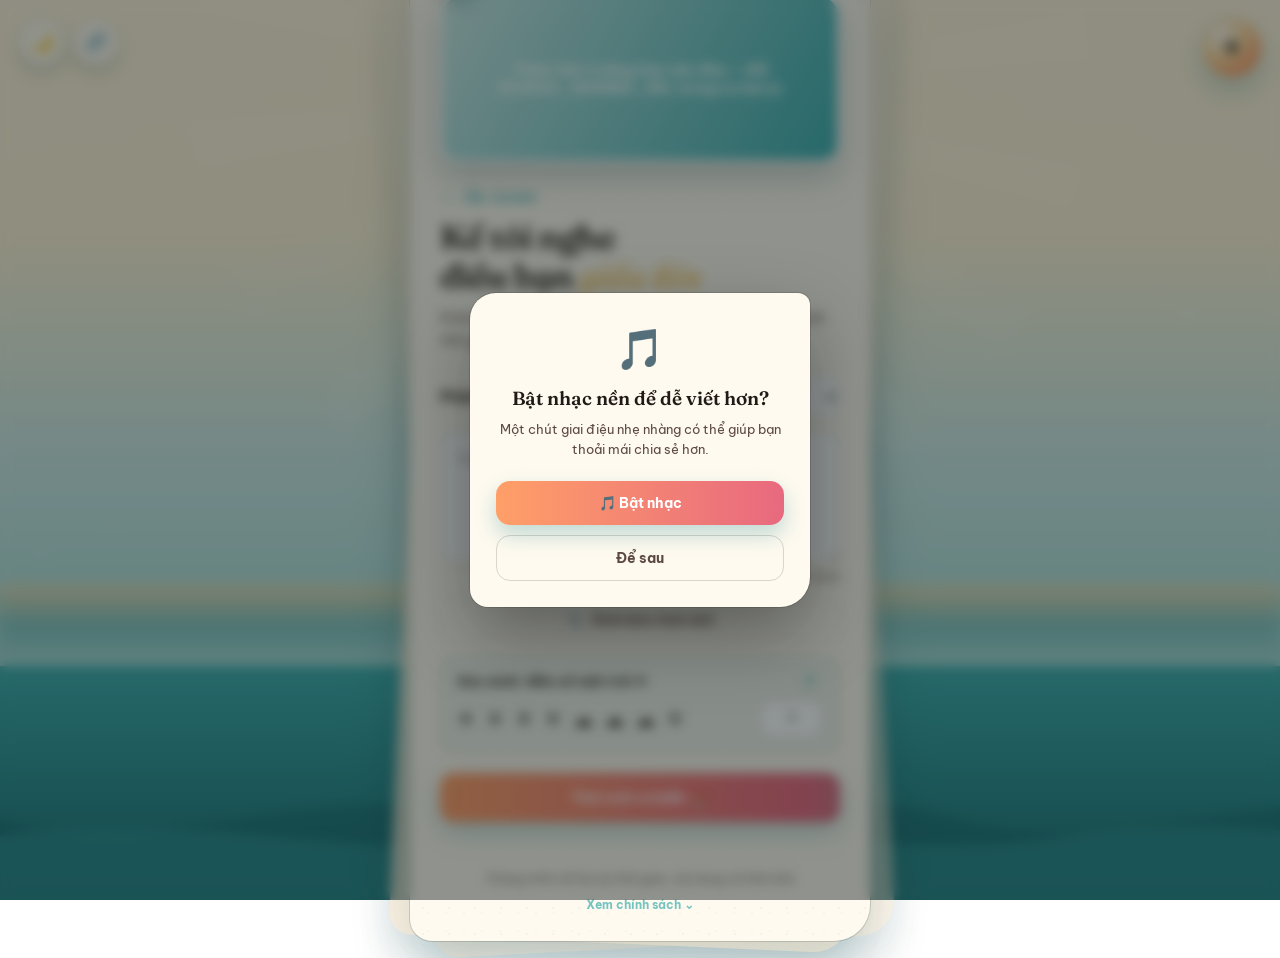
==== commit 7d77e378: "Update index.html" ====
--- a/index.html
+++ b/index.html
@@ -11,7 +11,7 @@
 <meta property="og:title" content="Tâm Sự Dưới Nắng — Confession Ẩn Danh" />
 <meta property="og:description" content="Kể tôi nghe điều bạn giấu kín — không tên, không tài khoản. Gửi confession ẩn danh dễ dàng, an toàn." />
 <meta property="og:image" content="og-image.jpg" />
-<meta property="og:url" content="" />
+<meta property="og:url" content="cfsmkh.meorap.site" />
 <meta property="og:locale" content="vi_VN" />
 
 <!-- Twitter Card -->
@@ -181,7 +181,8 @@
           <option value="Tâm sự">💬 Tâm sự</option>
           <option value="Tình cảm">❤️ Tình cảm</option>
           <option value="Học tập">📚 Học tập</option>
-          <option value="Góc ẩn danh">🕵️ Góc ẩn danh</option>
+          <option value="Góc ẩn danh">🔎Tìm đồ/Tìm người</option>
+          <option value="Góc ẩn danh">👤Xin mạng xã hội</option>
           <option value="Khác">✨ Khác</option>
         </select>
       </div>
@@ -191,7 +192,7 @@
 
       <div class="file-row">
         <label class="file-label" for="imageInput">
-          📎 <span id="fileLabelText">Đính kèm hình ảnh (không bắt buộc)</span>
+          📎 <span id="fileLabelText">Đính kèm hình ảnh</span>
         </label>
         <input type="file" id="imageInput" accept="image/*" />
         <div class="polaroid" id="polaroid"><img id="preview" alt="preview" /></div>
@@ -222,14 +223,14 @@
     </div>
 
     <div class="note">
-      Chúng mình chỉ lưu lại thời gian, nội dung và hình ảnh (nếu có) — không thu thập IP hay thông tin thiết bị của bạn.
-      <button type="button" class="privacy-toggle" id="privacyToggle">Xem chính sách riêng tư ⌄</button>
+      Chúng mình chỉ lưu lại thời gian, nội dung và hình ảnh
+      <button type="button" class="privacy-toggle" id="privacyToggle">Xem chính sách ⌄</button>
       <div class="privacy-details" id="privacyDetails">
         <ul>
           <li>Dữ liệu lưu lại: nội dung bạn viết, phân loại, ảnh đính kèm (nếu có) và thời điểm gửi.</li>
           <li>Không thu thập: tên, số điện thoại, địa chỉ IP hay thông tin thiết bị.</li>
-          <li>Bạn có thể yêu cầu gỡ bài đã gửi bằng cách liên hệ quản trị trang.</li>
-          <li>Dữ liệu chỉ dùng cho mục đích chia sẻ nội bộ, không dùng cho quảng cáo hay bán cho bên thứ ba.</li>
+          <li>Bạn có thể yêu cầu gỡ bài đã gửi bằng cách liên hệ Development qua Contact : 0933958644/machkiemhung025.2026@gmail.com.</li>
+          <li>Dữ liệu chỉ dùng cho mục đích chia sẻ confesssion Mạch Kiếm Hùng, không dùng cho quảng cáo hay bán cho bên thứ ba.</li>
         </ul>
       </div>
     </div>
--- a/style.css
+++ b/style.css
@@ -0,0 +1,1054 @@
+:root{
+    --sky-gold:    #FFE7B8;
+    --sky-peach:   #FFB98C;
+    --horizon:     #FF8F7A;
+    --sea-teal:    #2E8F92;
+    --sea-deep:    #124A52;
+    --foam:        #EAFBF6;
+    --apricot:     #FF9F68;
+    --dusk-rose:   #E8697F;
+    --ink:         #211A16;
+    --ink-soft:    #5C4A42;
+    --glow:        #FFD9A0;
+    --card-bg:     #FFFAF0;
+    --card-bg2:    #FFF1DC;
+    --card-border: rgba(33,26,22,0.16);
+    --ink-faded:   rgba(33,26,22,0.42);
+    --em-glow:     #FFCE6B;
+    --input-bg:    #FFFFFF;
+    --panel-bg:    rgba(255,250,240,0.95);
+  }
+
+  body.daytime{
+    --sky-gold:    #FFF3D6;
+    --sky-peach:   #C9E8E5;
+    --horizon:     #A8DDD8;
+    --sea-teal:    #3FAEB0;
+    --sea-deep:    #1B6E72;
+  }
+
+  body.dark-mode{
+    --sky-gold:    #241C38;
+    --sky-peach:   #2E2247;
+    --horizon:     #3A2750;
+    --sea-teal:    #123640;
+    --sea-deep:    #071620;
+    --foam:        #2A2438;
+    --apricot:     #FFB07A;
+    --dusk-rose:   #C77DFF;
+    --ink:         #F5EFFF;
+    --ink-soft:    #C7BBDE;
+    --glow:        #E3B8FF;
+    --card-bg:     #221C36;
+    --card-bg2:    #2B2340;
+    --card-border: rgba(227,184,255,0.2);
+    --ink-faded:   rgba(245,239,255,0.4);
+    --em-glow:     #FFD98A;
+    --input-bg:    #1B1530;
+    --panel-bg:    rgba(34,28,54,0.92);
+  }
+
+  *{ box-sizing:border-box; }
+  html,body{ height:100%; }
+  body{
+    margin:0;
+    min-height:100vh;
+    display:flex;
+    align-items:center;
+    justify-content:center;
+    padding:32px 20px;
+    font-family:'Be Vietnam Pro', sans-serif;
+    -webkit-font-smoothing:antialiased;
+    -moz-osx-font-smoothing:grayscale;
+    text-rendering:optimizeLegibility;
+    font-feature-settings:"kern" 1, "liga" 1;
+    color:var(--ink);
+    overflow-x:hidden;
+    position:relative;
+    background:
+      radial-gradient(ellipse 90% 55% at 50% 0%, var(--sky-gold) 0%, transparent 62%),
+      linear-gradient(180deg, #FFF3DD 0%, var(--sky-gold) 26%, var(--sky-peach) 52%, var(--horizon) 74%, #E0716E 100%);
+    background-attachment: fixed;
+  }
+
+  /* ================= SKY LAYER ================= */
+  .sky{ position:fixed; inset:0; overflow:hidden; pointer-events:none; z-index:0; }
+
+  .rays{
+    position:fixed;
+    top:-40vh; left:50%;
+    width:900px; height:900px;
+    margin-left:-450px;
+    background: repeating-conic-gradient(from 0deg, rgba(255,246,214,0.32) 0deg 6deg, transparent 6deg 20deg);
+    border-radius:50%;
+    filter: blur(2px);
+    opacity:0.55;
+    mix-blend-mode: soft-light;
+    animation: rotateRays 100s linear infinite;
+    pointer-events:none;
+    z-index:0;
+  }
+  @keyframes rotateRays{ from{ transform:rotate(0deg); } to{ transform:rotate(360deg); } }
+
+  .sun{
+    position:fixed;
+    bottom: 27vh; left:50%;
+    width:280px; height:280px;
+    margin-left:-140px;
+    border-radius:50%;
+    background: radial-gradient(circle, rgba(255,246,220,0.98) 0%, rgba(255,201,120,0.7) 45%, rgba(255,159,104,0) 75%);
+    animation: breathe 7s ease-in-out infinite;
+    pointer-events:none;
+    z-index:0;
+  }
+  @keyframes breathe{
+    0%,100%{ opacity:0.85; transform:scale(1); }
+    50%{ opacity:1; transform:scale(1.05); }
+  }
+
+  .mote{
+    position:absolute;
+    bottom:-10%;
+    border-radius:50%;
+    background:radial-gradient(circle at 35% 35%, rgba(255,255,255,0.95), rgba(255,214,140,0.35) 55%, rgba(255,214,140,0) 75%);
+    filter: blur(1px);
+    opacity:0.7;
+    animation: rise linear infinite;
+  }
+  @keyframes rise{
+    0%   { transform: translate(0,0) scale(0.9); opacity:0; }
+    10%  { opacity:0.75; }
+    50%  { transform: translate(var(--drift,20px), -55vh) scale(1); }
+    90%  { opacity:0.4; }
+    100% { transform: translate(calc(var(--drift,20px) * 2), -110vh) scale(1.05); opacity:0; }
+  }
+
+  .glint{
+    position:absolute;
+    border-radius:50%;
+    background: radial-gradient(circle, rgba(255,255,255,0.95), rgba(255,255,255,0) 70%);
+    animation: twinkle ease-in-out infinite;
+    pointer-events:none;
+  }
+  @keyframes twinkle{
+    0%,100%{ opacity:0; transform:scale(0.4); }
+    50%{ opacity:1; transform:scale(1); }
+  }
+
+  .seagull{
+    position:fixed;
+    font-size:16px;
+    pointer-events:none;
+    z-index:1;
+    opacity:0.85;
+    animation: flyAcross linear infinite;
+  }
+  @keyframes flyAcross{
+    from{ transform:translate(-10vw,0); }
+    to{ transform:translate(110vw,-30px); }
+  }
+
+  /* ================= HORIZON + SEA LAYER ================= */
+  .horizon-glow{
+    position:fixed;
+    left:0; right:0;
+    bottom:26vh;
+    height:9vh;
+    background: linear-gradient(180deg, rgba(255,217,160,0.65), rgba(46,143,146,0.35), transparent);
+    filter: blur(6px);
+    pointer-events:none;
+    z-index:1;
+  }
+
+  .sea-wrap{
+    position:fixed;
+    left:0; right:0; bottom:0;
+    height:26vh;
+    overflow:hidden;
+    pointer-events:none;
+    z-index:2;
+  }
+  .sea-base{
+    position:absolute; inset:0;
+    background: linear-gradient(180deg, var(--sea-teal) 0%, var(--sea-deep) 100%);
+  }
+  .reflection{
+    position:absolute;
+    left:50%; top:0; bottom:0;
+    width:120px; margin-left:-60px;
+    background: repeating-linear-gradient(180deg, rgba(255,244,214,0.55) 0px, rgba(255,244,214,0.12) 6px, transparent 12px, transparent 20px);
+    filter: blur(1px);
+    mix-blend-mode: screen;
+    animation: shimmer 2.6s ease-in-out infinite;
+  }
+  @keyframes shimmer{ 0%,100%{ opacity:0.35; } 50%{ opacity:0.8; } }
+
+  .wave{
+    position:absolute;
+    left:0; bottom:0;
+    width:200%; height:70%;
+  }
+  .wave svg{ width:100%; height:100%; display:block; }
+  .wave-back{ opacity:0.5; animation: waveDrift 26s linear infinite; }
+  .wave-mid{ opacity:0.8; bottom:-4%; animation: waveDrift 16s linear infinite reverse; }
+  @keyframes waveDrift{ from{ transform:translateX(0); } to{ transform:translateX(-50%); } }
+
+  .boat{
+    position:fixed;
+    bottom: 24.8vh;
+    width:80px;
+    height:60px;
+    z-index:2;
+    pointer-events:none;
+    opacity:0.92;
+    animation: sailAcross 80s linear infinite;
+    filter: drop-shadow(2px 4px 8px rgba(18,74,82,0.25));
+  }
+  @keyframes sailAcross{
+    from{ transform:translateX(-10vw); }
+    to{ transform:translateX(110vw); }
+  }
+
+  .cloud{
+    position:fixed;
+    z-index:2;
+    pointer-events:none;
+    opacity:0.7;
+    filter: drop-shadow(1px 2px 3px rgba(18,74,82,0.1));
+    animation: driftCloud linear infinite;
+  }
+  .cloud.cloud-back{ opacity:0.4; animation-duration:120s; }
+  .cloud.cloud-mid{ opacity:0.6; animation-duration:90s; }
+  .cloud.cloud-front{ opacity:0.8; animation-duration:60s; }
+  .cloud svg{
+    width:100%;
+    height:100%;
+    display:block;
+  }
+  @keyframes driftCloud{
+    from{ transform:translateX(-15vw); }
+    to{ transform:translateX(115vw); }
+  }
+
+  @media (max-width: 560px){
+    .sun{ width:200px; height:200px; margin-left:-100px; bottom:24vh; }
+    .sea-wrap, .boat{ bottom:0; }
+  }
+
+  /* ================= CARD ================= */
+  .stack{ position:relative; width:100%; max-width:460px; z-index:3; }
+  .stack::before, .stack::after{
+    content:"";
+    position:absolute; inset:0;
+    background: var(--foam);
+    border-radius: 30px 10px 36px 22px;
+    box-shadow: 0 20px 40px rgba(18,74,82,0.16);
+    pointer-events:none;
+    z-index:0;
+  }
+  .stack::before{ transform: rotate(-3deg) translateY(6px); opacity:0.6; background:var(--card-bg2); }
+  .stack::after{ transform: rotate(2.5deg) translateY(3px); opacity:0.8; background:var(--card-bg2); }
+
+  .card{
+    position:relative;
+    overflow:hidden;
+    z-index:1;
+    background: var(--card-bg);
+    border-radius: 30px 10px 36px 22px;
+    padding:36px 30px 28px;
+    box-shadow:
+      0 2px 0 rgba(255,255,255,0.6) inset,
+      0 30px 60px rgba(18,74,82,0.2),
+      0 0 0 1px var(--card-border);
+    transition: transform 0.6s cubic-bezier(.34,1.56,.64,1), opacity 0.5s ease;
+    color:var(--ink);
+  }
+  .card::before{
+    content:"";
+    position:absolute; inset:0;
+    background-image:
+      radial-gradient(rgba(23,33,30,0.035) 1px, transparent 1px),
+      radial-gradient(rgba(23,33,30,0.025) 1px, transparent 1px);
+    background-size: 26px 26px, 18px 18px;
+    background-position: 0 0, 9px 9px;
+    pointer-events:none;
+  }
+  /* Góc gấp giấy phía trên bên phải, như một lá thư thật đang hé mở */
+  .card::after{
+    content:"";
+    position:absolute;
+    top:0; right:0;
+    width:0; height:0;
+    border-style:solid;
+    border-width:0 40px 40px 0;
+    border-color: transparent var(--card-bg2) transparent transparent;
+    filter: drop-shadow(-3px 3px 5px rgba(18,74,82,0.3));
+    z-index:3;
+    pointer-events:none;
+  }
+  .card.sending{
+    transform: translate(130px, 30px) rotate(12deg) scale(0.78);
+    opacity:0;
+  }
+
+  .seal{
+    position:absolute;
+    top:-16px; left:24px;
+    width:52px; height:52px;
+    border-radius:50%;
+    background: radial-gradient(circle at 35% 30%, #FFE9BE, var(--apricot) 65%, var(--dusk-rose) 100%);
+    box-shadow: 0 8px 16px rgba(18,74,82,0.3), inset 0 0 0 2px rgba(255,255,255,0.4);
+    display:flex; align-items:center; justify-content:center;
+    font-size:20px;
+    transform: rotate(8deg);
+    z-index:4;
+  }
+
+  body.dark-mode .card{
+    box-shadow:
+      0 2px 0 rgba(255,255,255,0.05) inset,
+      0 30px 70px rgba(0,0,0,0.5),
+      0 0 0 1.5px var(--card-border),
+      0 0 40px rgba(199,125,255,0.12);
+  }
+  body.dark-mode .stack::before,
+  body.dark-mode .stack::after{
+    box-shadow: 0 20px 40px rgba(0,0,0,0.4);
+  }
+
+  .school-banner{
+    width:100%;
+    height:168px;
+    border-radius:18px;
+    overflow:hidden;
+    margin-bottom:20px;
+    box-shadow:0 14px 30px rgba(18,74,82,0.25);
+    border:3px solid rgba(255,255,255,0.75);
+    position:relative;
+  }
+  .school-banner img{ width:100%; height:100%; object-fit:cover; display:block; animation: fadeIn 0.6s ease; }
+  .school-banner .banner-placeholder{
+    width:100%; height:100%;
+    display:flex; align-items:center; justify-content:center;
+    text-align:center; padding:0 16px;
+    background: linear-gradient(120deg, var(--sky-peach), var(--sea-teal));
+    color:#fff; font-size:13.5px; font-weight:700; letter-spacing:0.02em;
+  }
+  @keyframes fadeIn{ from{ opacity:0; } to{ opacity:1; } }
+
+  @media (max-width: 480px){
+    .school-banner{ height:130px; }
+  }
+
+  .eyebrow{
+    display:inline-flex; align-items:center; gap:7px;
+    font-size:11.5px; letter-spacing:0.2em; text-transform:uppercase;
+    color:var(--sea-teal); font-weight:700; margin-bottom:12px;
+    font-family:'Be Vietnam Pro', sans-serif;
+  }
+  .eyebrow::before{ content:""; width:18px; height:1.5px; background:var(--sea-teal); display:inline-block; }
+
+  h1{
+    font-family:'Fraunces', serif;
+    font-optical-sizing:auto;
+    font-weight:600; font-size:clamp(27px, 5vw, 34px); line-height:1.16;
+    letter-spacing:-0.015em;
+    text-wrap:balance;
+    margin:0 0 10px; color:var(--ink);
+  }
+  h1 em{
+    font-style:italic;
+    font-weight:600;
+    color:var(--em-glow);
+    text-shadow: 0 1px 3px rgba(18,74,82,0.15);
+  }
+
+  .subtitle{
+    font-size:14px; color:var(--ink-soft); margin-bottom:24px;
+    line-height:1.6; letter-spacing:0.005em; opacity:0.92;
+  }
+
+  .category-row{
+    margin-bottom: 14px;
+    display: flex;
+    align-items: center;
+    gap: 10px;
+  }
+  .category-label{
+    font-size: 13.5px;
+    font-weight: 700;
+    color:var(--ink);
+    white-space: nowrap;
+  }
+  .category-select{
+    flex: 1;
+    padding: 10px 14px;
+    border-radius: 12px;
+    border: 1.5px solid var(--card-border);
+    background: var(--input-bg);
+    color:var(--ink);
+    font-size: 14px;
+    font-family: 'Be Vietnam Pro', sans-serif;
+    font-weight: 600;
+    cursor: pointer;
+    outline: none;
+    transition: border-color 0.25s, box-shadow 0.25s;
+  }
+  .category-select:focus{
+    border-color: var(--sea-teal);
+    box-shadow: 0 0 0 3px rgba(46,143,146,0.15);
+  }
+
+  textarea{
+    width:100%; min-height:130px; resize:vertical;
+    padding:14px 16px; border-radius:14px;
+    border:1.5px solid var(--card-border);
+    background:var(--input-bg); color:var(--ink);
+    font-size:15px; line-height:1.6; font-family:'Be Vietnam Pro', sans-serif;
+    transition: border-color 0.25s, box-shadow 0.25s;
+    position:relative; z-index:1;
+  }
+  textarea:focus{ outline:none; border-color:var(--sea-teal); box-shadow:0 0 0 4px rgba(46,143,146,0.15); }
+  textarea::placeholder{ color:var(--ink-faded); }
+
+  .file-row{ margin-top:14px; }
+  .file-label{
+    display:flex; align-items:center; justify-content:center; gap:8px;
+    padding:12px; border:1.5px dashed var(--card-border); border-radius:14px;
+    color:var(--ink-soft); cursor:pointer; font-size:13.5px; font-weight:600;
+    transition: 0.25s;
+  }
+  .file-label:hover{ border-color:var(--sea-teal); color:var(--sea-teal); background:rgba(46,143,146,0.06); }
+  input[type="file"]{ display:none; }
+
+  .polaroid{
+    display:none; margin-top:12px; background:#fff;
+    padding:8px 8px 22px; border-radius:4px;
+    box-shadow:0 10px 20px rgba(18,74,82,0.2);
+    transform:rotate(-2deg); position:relative;
+    width:70%; margin-left:auto; margin-right:auto;
+  }
+  .polaroid::before{
+    content:""; position:absolute; top:-10px; left:50%;
+    width:46px; height:18px; margin-left:-23px;
+    background:rgba(255,215,154,0.55); border:1px solid rgba(255,159,104,0.4);
+  }
+  .polaroid img{ display:block; width:100%; border-radius:2px; }
+
+  .captcha-row{
+    margin-top:14px;
+    padding:14px 16px;
+    border-radius:14px;
+    background: rgba(46,143,146,0.08);
+    border:1.5px solid rgba(46,143,146,0.22);
+  }
+  .captcha-label{
+    font-size:12.5px; font-weight:700; color:var(--ink);
+    margin-bottom:8px; display:flex; align-items:center; justify-content:space-between;
+  }
+  .captcha-refresh{
+    border:none; background:none; cursor:pointer;
+    font-size:15px; color:var(--sea-teal);
+    transition: transform 0.4s ease;
+  }
+  .captcha-refresh:hover{ transform:rotate(180deg); }
+  .captcha-challenge{ display:flex; align-items:center; gap:12px; }
+  .captcha-suns{ font-size:20px; letter-spacing:3px; flex:1; }
+  .captcha-input{
+    width:64px; padding:9px 10px; border-radius:10px;
+    border:1.5px solid rgba(0,0,0,0.2);
+    background:var(--input-bg); color:var(--ink); font-size:15px;
+    text-align:center; font-family:'Be Vietnam Pro', sans-serif; font-weight:700;
+  }
+  .captcha-input:focus{ outline:none; border-color:var(--sea-teal); box-shadow:0 0 0 3px rgba(46,143,146,0.15); }
+
+  .honeypot{ position:absolute; left:-9999px; width:1px; height:1px; opacity:0; pointer-events:none; }
+
+  button.submit{
+    position:relative; width:100%; margin-top:20px; padding:15px;
+    border:none; border-radius:14px;
+    background: linear-gradient(90deg, var(--apricot), var(--dusk-rose), var(--sea-teal));
+    background-size:180% 100%;
+    color:#fff; font-family:'Be Vietnam Pro', sans-serif; font-size:15px; font-weight:700;
+    letter-spacing:0.01em; cursor:pointer; overflow:hidden;
+    transition: transform 0.2s ease, box-shadow 0.2s ease, background-position 0.6s ease;
+    box-shadow: 0 10px 24px rgba(46,143,146,0.3);
+  }
+  button.submit:hover{ transform:translateY(-2px); background-position:100% 0; box-shadow:0 14px 28px rgba(46,143,146,0.4); }
+  button.submit:active{ transform:translateY(0); }
+  button.submit:disabled{ opacity:0.65; cursor:not-allowed; transform:none; }
+  button.submit::after{
+    content:""; position:absolute; top:0; left:-60%; width:40%; height:100%;
+    background:linear-gradient(120deg, transparent, rgba(255,255,255,0.55), transparent);
+    transform:skewX(-20deg);
+    animation: shine 3.2s ease-in-out infinite;
+  }
+  @keyframes shine{ 0%{ left:-60%; } 45%,100%{ left:120%; } }
+
+  .status{ margin-top:12px; text-align:center; font-size:13px; min-height:18px; font-weight:600; }
+  .status.ok{ color:#1E7A72; }
+  .status.err{ color:#D1546B; }
+
+  .note{ margin-top:18px; font-size:11.5px; color:var(--ink-soft); text-align:center; line-height:1.6; opacity: 0.8; }
+
+  .privacy-toggle{
+    display:block; margin:8px auto 0; background:none; border:none;
+    color:var(--sea-teal); font-size:11.5px; font-weight:700; cursor:pointer;
+    font-family:'Be Vietnam Pro', sans-serif; opacity:0.9;
+    transition: opacity 0.2s;
+  }
+  .privacy-toggle:hover{ opacity:1; text-decoration:underline; }
+
+  .privacy-details{
+    max-height:0; overflow:hidden; opacity:0;
+    transition: max-height 0.35s ease, opacity 0.3s ease, margin-top 0.35s ease;
+    text-align:left;
+  }
+  .privacy-details.open{
+    max-height:300px; opacity:1; margin-top:10px;
+  }
+  .privacy-details ul{ margin:0; padding-left:18px; }
+  .privacy-details li{ margin-bottom:6px; line-height:1.5; }
+
+  .success-view{ display:none; text-align:center; padding:20px 6px 4px; }
+  .success-view .glow-circle{
+    width:64px; height:64px; margin:0 auto 16px; border-radius:50%;
+    background: radial-gradient(circle, #FFF6E0 0%, var(--glow) 70%, transparent 100%);
+    display:flex; align-items:center; justify-content:center; font-size:26px;
+    animation: pop 0.5s cubic-bezier(.34,1.56,.64,1);
+  }
+  @keyframes pop{ 0%{ transform:scale(0); } 70%{ transform:scale(1.1); } 100%{ transform:scale(1); } }
+  .success-view h2{ font-family:'Fraunces', serif; font-weight:600; font-size:22px; margin:0 0 8px; color:var(--ink); }
+  .success-view p{ font-size:13.5px; color:var(--ink); margin:0 0 20px; line-height:1.6; }
+  .success-view button{
+    background:transparent; border:1.5px solid var(--sea-teal); color:var(--sea-teal);
+    padding:10px 22px; border-radius:12px; font-family:'Be Vietnam Pro', sans-serif;
+    font-weight:700; font-size:13.5px; cursor:pointer; transition:0.25s;
+  }
+  .success-view button:hover{ background:var(--sea-teal); color:#fff; }
+
+  /* ================= MUSIC PLAYER MODAL ================= */
+  .music-btn{
+    position:fixed; top:20px; right:20px;
+    width:56px; height:56px; border-radius:50%;
+    border:none;
+    background: radial-gradient(circle at 30% 25%, #FFF9F0 0%, var(--glow) 40%, var(--apricot) 75%, var(--dusk-rose) 100%);
+    box-shadow: 
+      0 0 0 4px rgba(255,214,160,0.4),
+      0 12px 28px rgba(46,143,146,0.35);
+    font-size:0;
+    display:flex; align-items:center; justify-content:center;
+    cursor:pointer; z-index:6;
+    transition: transform 0.3s ease, box-shadow 0.3s ease;
+  }
+  .music-btn::before{
+    content:"☀";
+    font-size:24px;
+    animation: glowPulse 2.4s ease-in-out infinite;
+  }
+  .music-btn:hover{ transform:scale(1.12); box-shadow: 0 0 0 6px rgba(255,214,160,0.6), 0 14px 32px rgba(46,143,146,0.45); }
+  @keyframes glowPulse{
+    0%,100%{ opacity:0.8; transform:scale(1); }
+    50%{ opacity:1; transform:scale(1.08); }
+  }
+
+  .player-modal{
+    display:none;
+    position:fixed;
+    inset:0;
+    z-index:99;
+    background:rgba(0,0,0,0.6);
+    backdrop-filter: blur(5px);
+    align-items:center;
+    justify-content:center;
+    padding:20px;
+  }
+  .player-modal.open{ display:flex; }
+
+  .player-card{
+    width:100%;
+    max-width:380px;
+    max-height:88vh;
+    overflow-y:auto;
+    background: var(--panel-bg);
+    border-radius:24px;
+    padding:28px 24px 24px;
+    box-shadow: 0 20px 60px rgba(0,0,0,0.4);
+    text-align:center;
+    position:relative;
+    color:var(--ink);
+    animation: zoomIn 0.3s cubic-bezier(0.34,1.56,0.64,1);
+  }
+  .player-card::-webkit-scrollbar{ width:6px; }
+  .player-card::-webkit-scrollbar-thumb{ background:rgba(46,143,146,0.35); border-radius:3px; }
+  @keyframes zoomIn{
+    from{ transform: scale(0.8); opacity: 0; }
+    to{ transform: scale(1); opacity: 1; }
+  }
+
+  .player-close{
+    position:absolute; top:14px; right:14px;
+    width:32px; height:32px;
+    border-radius:50%;
+    border:none;
+    background:rgba(0,0,0,0.08);
+    color:var(--ink);
+    font-size:18px;
+    cursor:pointer;
+    transition: 0.2s;
+  }
+  .player-close:hover{ background:rgba(0,0,0,0.2); }
+
+  .album-art{
+    width:140px; height:140px;
+    margin:0 auto 16px;
+    border-radius:16px;
+    overflow:hidden;
+    box-shadow: 0 12px 24px rgba(0,0,0,0.15);
+    background: linear-gradient(135deg, var(--sky-peach), var(--sea-teal));
+    display:flex; align-items:center; justify-content:center;
+    font-size:36px;
+    color:rgba(255,255,255,0.8);
+  }
+  .album-art img{ width:100%; height:100%; object-fit:cover; }
+
+  .player-title{
+    font-family:'Fraunces', serif;
+    font-size:20px; font-weight:600;
+    margin:0 0 4px; color:var(--ink);
+  }
+  .player-artist{
+    font-size:13px; color:var(--ink-soft); opacity: 0.7;
+    margin-bottom:16px;
+  }
+
+  .progress-bar{
+    width:100%;
+    height:5px;
+    border-radius:3px;
+    background:rgba(0,0,0,0.1);
+    margin-bottom:6px;
+    position:relative;
+    cursor:pointer;
+  }
+  .progress-fill{
+    height:100%;
+    background: linear-gradient(90deg, var(--apricot), var(--dusk-rose));
+    border-radius:3px;
+    width:0%;
+    transition: width 0.1s linear;
+  }
+  .progress-time{
+    display:flex; justify-content:space-between;
+    font-size:11px; color:var(--ink-soft); opacity: 0.7;
+    margin-bottom:14px;
+  }
+
+  .volume-control{
+    display:flex; align-items:center; gap:10px;
+    margin-bottom:18px;
+  }
+  .volume-icon{ font-size:16px; }
+  .volume-slider{
+    flex:1; height:4px;
+    border-radius:2px;
+    background:rgba(0,0,0,0.12);
+    appearance:none;
+    cursor:pointer;
+    -webkit-appearance:none;
+  }
+  .volume-slider::-webkit-slider-thumb{
+    appearance:none;
+    width:14px; height:14px;
+    border-radius:50%;
+    background: var(--apricot);
+    cursor:pointer;
+    box-shadow: 0 2px 6px rgba(0,0,0,0.2);
+  }
+
+  .player-controls{
+    display:flex; align-items:center; justify-content:center; gap:16px;
+  }
+  .player-btn{
+    width:44px; height:44px;
+    border-radius:50%;
+    border:none;
+    background: linear-gradient(135deg, var(--apricot), var(--dusk-rose));
+    color:#fff;
+    font-size:18px;
+    cursor:pointer;
+    transition: transform 0.2s, box-shadow 0.2s;
+    box-shadow: 0 8px 16px rgba(0,0,0,0.15);
+  }
+  .player-btn:hover{ transform:scale(1.1); box-shadow: 0 10px 20px rgba(0,0,0,0.2); }
+
+  /* ---- Playlist chooser (search + scrollable list of tracks) ---- */
+  .playlist-search-row{ margin:18px 0 10px; }
+  .playlist-search{
+    width:100%; padding:10px 14px; border-radius:12px;
+    border:1.5px solid var(--card-border);
+    background:var(--input-bg); color:var(--ink);
+    font-size:13.5px; font-family:'Be Vietnam Pro', sans-serif; font-weight:500;
+    outline:none; transition: border-color 0.25s, box-shadow 0.25s;
+  }
+  .playlist-search::placeholder{ color:var(--ink-faded); }
+  .playlist-search:focus{ border-color:var(--sea-teal); box-shadow:0 0 0 3px rgba(46,143,146,0.15); }
+
+  .playlist-list{
+    max-height:250px; overflow-y:auto;
+    display:flex; flex-direction:column; gap:6px;
+    padding-right:4px; text-align:left;
+  }
+  .playlist-list::-webkit-scrollbar{ width:6px; }
+  .playlist-list::-webkit-scrollbar-thumb{ background:rgba(46,143,146,0.35); border-radius:3px; }
+
+  .playlist-item{
+    display:flex; align-items:center; gap:10px;
+    padding:8px 10px; border-radius:12px; border:none;
+    background:rgba(0,0,0,0.045); cursor:pointer; width:100%;
+    text-align:left; transition: background 0.2s ease, transform 0.2s ease;
+    font-family:'Be Vietnam Pro', sans-serif;
+  }
+  .playlist-item:hover{ background:rgba(46,143,146,0.14); transform:translateX(2px); }
+  .playlist-item.active{
+    background:linear-gradient(90deg, rgba(255,159,104,0.22), rgba(232,105,127,0.2));
+  }
+  .playlist-item-cover{
+    width:38px; height:38px; border-radius:9px; overflow:hidden; flex-shrink:0;
+    background:linear-gradient(135deg, var(--sky-peach), var(--sea-teal));
+    display:flex; align-items:center; justify-content:center;
+    font-size:14px; color:rgba(255,255,255,0.85);
+  }
+  .playlist-item-cover img{ width:100%; height:100%; object-fit:cover; display:block; }
+  .playlist-item-info{ flex:1; min-width:0; display:flex; flex-direction:column; }
+  .playlist-item-title{
+    font-size:13px; font-weight:700; color:var(--ink);
+    white-space:nowrap; overflow:hidden; text-overflow:ellipsis;
+  }
+  .playlist-item-artist{
+    font-size:11px; color:var(--ink-soft); opacity:0.75;
+    white-space:nowrap; overflow:hidden; text-overflow:ellipsis;
+  }
+  .playlist-item-icon{
+    font-size:12px; color:var(--sea-teal); flex-shrink:0; width:16px; text-align:center;
+  }
+  .playlist-empty{
+    text-align:center; padding:22px 0; color:var(--ink-soft); font-size:13px;
+  }
+
+  body.dark-mode .playlist-item{ background:rgba(255,255,255,0.06); }
+  body.dark-mode .playlist-item:hover{ background:rgba(199,125,255,0.16); }
+  body.dark-mode .playlist-item.active{
+    background:linear-gradient(90deg, rgba(255,176,122,0.22), rgba(199,125,255,0.22));
+  }
+  .player-btn:active{ transform:scale(0.98); }
+  .player-btn.play-pause{ width:52px; height:52px; font-size:22px; }
+
+  /* ================= HOLO SWEEP ================= */
+  .holo-sweep{
+    position:fixed;
+    top:-50%; left:-60%;
+    width:250%; height:250%;
+    background: linear-gradient(115deg,
+      transparent 38%,
+      rgba(255,180,230,0.16) 43%,
+      rgba(180,210,255,0.2) 48%,
+      rgba(255,240,180,0.22) 53%,
+      rgba(180,255,220,0.16) 58%,
+      transparent 63%);
+    transform: translateX(-40%) rotate(10deg);
+    mix-blend-mode: screen;
+    pointer-events:none;
+    z-index:4;
+    opacity:0;
+    animation: holoSweep 17s ease-in-out infinite;
+  }
+  @keyframes holoSweep{
+    0%, 80%{ transform: translateX(-40%) rotate(10deg); opacity:0; }
+    84%{ opacity:1; }
+    90%{ transform: translateX(40%) rotate(10deg); opacity:1; }
+    94%, 100%{ transform: translateX(55%) rotate(10deg); opacity:0; }
+  }
+
+  /* ================= ENCOURAGE TOAST ================= */
+  .encourage-toast{
+    position:fixed;
+    bottom:20px; top:auto; left:50%;
+    transform: translateX(-50%) translateY(20px);
+    max-width:90vw;
+    width:max-content;
+    padding:10px 18px;
+    border-radius:999px;
+    background: var(--panel-bg);
+    backdrop-filter: blur(12px);
+    box-shadow: 0 8px 25px rgba(18,74,82,0.25);
+    color:var(--ink);
+    font-size:12.5px;
+    font-weight:600;
+    text-align:center;
+    line-height:1.5;
+    opacity:0;
+    z-index:20;
+    pointer-events:none;
+    transition: opacity 0.5s ease, transform 0.5s ease;
+  }
+  .encourage-toast::before{
+    content:"☀";
+    margin-right:6px;
+  }
+  .encourage-toast.show{
+    opacity:1;
+    transform: translateX(-50%) translateY(0);
+  }
+
+  @media (max-width: 480px){
+    .encourage-toast{ max-width:88vw; font-size:12px; padding:10px 18px; bottom:16px; }
+  }
+
+  /* ================= TOP TOOLBAR ================= */
+  .top-toolbar{
+    position:fixed;
+    top:20px; left:20px;
+    display:flex;
+    gap:10px;
+    z-index:6;
+  }
+  .toolbar-btn{
+    width:44px; height:44px;
+    border-radius:50%;
+    border:none;
+    background: var(--panel-bg);
+    backdrop-filter: blur(8px);
+    box-shadow: 0 8px 20px rgba(18,74,82,0.2);
+    font-size:18px;
+    display:flex; align-items:center; justify-content:center;
+    cursor:pointer;
+    transition: transform 0.25s ease, box-shadow 0.25s ease;
+    position:relative;
+  }
+  .toolbar-btn:hover{ transform:scale(1.1); }
+  .toolbar-btn .copied-badge{
+    position:absolute;
+    top:50px; left:50%;
+    transform:translateX(-50%);
+    background:#000000;
+    color:#ffffff;
+    font-size:10.5px;
+    font-weight:700;
+    padding:5px 10px;
+    border-radius:8px;
+    white-space:nowrap;
+    opacity:0;
+    pointer-events:none;
+    transition: opacity 0.3s ease;
+  }
+  .toolbar-btn .copied-badge.show{ opacity:1; }
+
+  /* ================= CHAR COUNTER ================= */
+  .char-counter{
+    text-align:right;
+    font-size:11px;
+    color:var(--ink-soft);
+    opacity: 0.8;
+    margin-top:4px;
+  }
+  .char-counter.near-limit{ color:var(--dusk-rose); font-weight:700; opacity:1; }
+
+  textarea.typing-glow{
+    border-color:var(--apricot) !important;
+    box-shadow:0 0 0 4px rgba(255,159,104,0.2) !important;
+  }
+
+  /* ================= LOADING DOTS ================= */
+  .btn-dots{
+    display:inline-flex;
+    gap:4px;
+    vertical-align:middle;
+  }
+  .btn-dots span{
+    width:6px; height:6px;
+    border-radius:50%;
+    background:#fff;
+    animation: dotBounce 1s ease-in-out infinite;
+  }
+  .btn-dots span:nth-child(2){ animation-delay:0.15s; }
+  .btn-dots span:nth-child(3){ animation-delay:0.3s; }
+  @keyframes dotBounce{
+    0%,80%,100%{ transform:scale(0.6); opacity:0.5; }
+    40%{ transform:scale(1); opacity:1; }
+  }
+  .card.shake{ animation: shakeCard 0.4s ease; }
+  @keyframes shakeCard{
+    0%,100%{ transform:translateX(0); }
+    25%{ transform:translateX(-4px); }
+    75%{ transform:translateX(4px); }
+  }
+
+  /* ================= DOLPHIN ================= */
+  .dolphin{
+    position:fixed;
+    bottom:23.5vh;
+    width:46px; height:36px;
+    z-index:2;
+    pointer-events:none;
+    opacity:0;
+    animation: dolphinJump 34s ease-in-out infinite;
+  }
+  .dolphin svg{ width:100%; height:100%; }
+  @keyframes dolphinJump{
+    0%, 55%{ transform:translateX(-10vw) translateY(0) rotate(0deg); opacity:0; }
+    58%{ opacity:0.9; }
+    64%{ transform:translateX(30vw) translateY(-38px) rotate(-18deg); opacity:1; }
+    70%{ transform:translateX(48vw) translateY(0) rotate(6deg); opacity:0.9; }
+    74%{ opacity:0; }
+    100%{ transform:translateX(110vw) translateY(0) rotate(0deg); opacity:0; }
+  }
+
+  /* ================= MUSIC SUGGEST POPUP ================= */
+  .music-suggest-overlay{
+    position:fixed;
+    inset:0;
+    background: rgba(10,20,20,0.45);
+    backdrop-filter: blur(6px);
+    z-index:50;
+    display:none;
+    align-items:center;
+    justify-content:center;
+    padding:24px;
+    opacity:0;
+    transition: opacity 0.35s ease;
+  }
+  .music-suggest-overlay.open{
+    display:flex;
+    opacity:1;
+  }
+  .music-suggest-card{
+    width:100%;
+    max-width:340px;
+    background: var(--card-bg);
+    border-radius: 26px 12px 30px 18px;
+    padding:30px 26px 26px;
+    text-align:center;
+    box-shadow: 0 30px 70px rgba(0,0,0,0.35), 0 0 0 1px var(--card-border);
+    transform: scale(0.9) translateY(12px);
+    transition: transform 0.4s cubic-bezier(.34,1.56,.64,1);
+  }
+  .music-suggest-overlay.open .music-suggest-card{
+    transform: scale(1) translateY(0);
+  }
+  .music-suggest-icon{
+    font-size:40px;
+    margin-bottom:12px;
+    animation: glowPulse 2.4s ease-in-out infinite;
+  }
+  .music-suggest-title{
+    font-family:'Fraunces', serif;
+    font-size:19px;
+    font-weight:600;
+    color:var(--ink);
+    margin-bottom:8px;
+    line-height:1.3;
+  }
+  .music-suggest-text{
+    font-size:13px;
+    color:var(--ink-soft);
+    line-height:1.55;
+    margin-bottom:22px;
+  }
+  .music-suggest-actions{
+    display:flex;
+    flex-direction:column;
+    gap:10px;
+  }
+  .music-suggest-btn{
+    padding:13px;
+    border-radius:14px;
+    border:none;
+    font-family:'Be Vietnam Pro', sans-serif;
+    font-size:14px;
+    font-weight:700;
+    cursor:pointer;
+    transition: transform 0.2s ease, box-shadow 0.2s ease;
+  }
+  .music-suggest-btn.primary{
+    background: linear-gradient(90deg, var(--apricot), var(--dusk-rose));
+    color:#fff;
+    box-shadow: 0 10px 22px rgba(46,143,146,0.3);
+  }
+  .music-suggest-btn.primary:hover{ transform:translateY(-2px); }
+  .music-suggest-btn:not(.primary){
+    background:transparent;
+    border:1.5px solid var(--card-border);
+    color:var(--ink-soft);
+  }
+  .music-suggest-btn:not(.primary):hover{
+    border-color:var(--sea-teal);
+    color:var(--sea-teal);
+  }
+
+  @media (prefers-reduced-motion: reduce){
+    .dolphin{ animation:none !important; opacity:0 !important; }
+    .music-btn::before, .player-modal, .player-content{ animation:none !important; }
+    .mote, .sun, .rays, .glint, .seagull, .wave-back, .wave-mid, .reflection, .boat, .holo-sweep, button.submit::after, .music-toggle.playing{ animation:none !important; }
+    .card{ transition:none; }
+    .music-suggest-icon{ animation:none !important; }
+    .music-suggest-overlay, .music-suggest-card{ transition:none; }
+  }
+/* ================= FIX GIAO DIỆN DI ĐỘNG ================= */
+
+@media (max-width: 560px) {
+  body {
+    padding-top: 72px !important;
+    align-items: flex-start !important;
+  }
+  
+  .top-toolbar { 
+    top: 12px !important; 
+    left: 12px !important; 
+    gap: 8px !important; 
+  }
+  
+  .toolbar-btn { 
+    width: 38px !important; 
+    height: 38px !important; 
+    font-size: 15px !important; 
+  }
+  
+  .music-btn { 
+    top: 12px !important; 
+    right: 12px !important; 
+    width: 42px !important; 
+    height: 42px !important; 
+  }
+  
+  .stack { 
+    max-width: 100% !important; 
+  }
+  
+  .card { 
+    padding: 22px 16px 20px !important; 
+    border-radius: 18px !important; 
+  }
+  
+  h1 { 
+    font-size: 22px !important; 
+  }
+  
+  .encourage-toast { 
+    bottom: 16px !important; 
+    font-size: 11.5px !important; 
+  }
+}
+/* ================= TINH CHỈNH KHUNG CAPTCHA ================= */
+.captcha-row{
+  background: rgba(46,143,146,0.08);
+  border: 1.5px solid var(--card-border);
+}
+#captchaInput{
+  background: var(--input-bg);
+  color: var(--ink);
+  font-weight: 700;
+}
+#captchaSuns{
+  letter-spacing: 3px;
+}
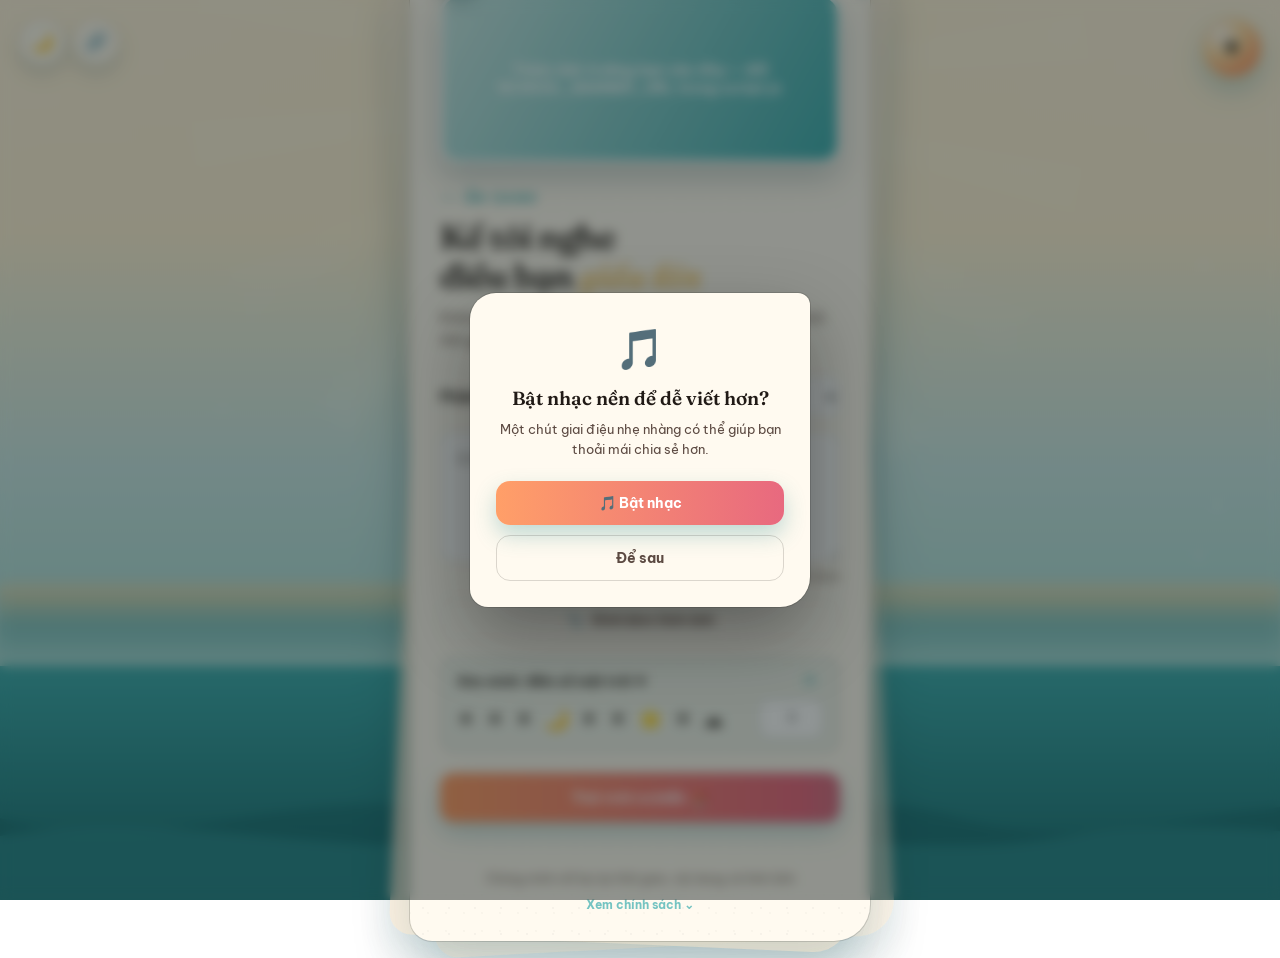
==== commit e5817aad: "Rename index-1.html to index.html" ====
--- a/index.html
+++ b/index.html
@@ -41,6 +41,35 @@
     <div class="music-suggest-actions">
       <button type="button" id="musicSuggestYes" class="music-suggest-btn primary">🎵 Bật nhạc</button>
       <button type="button" id="musicSuggestNo" class="music-suggest-btn">Để sau</button>
+    </div>
+  </div>
+</div>
+
+<div class="rules-overlay" id="rulesOverlay">
+  <div class="rules-card">
+    <div class="rules-icon">📜</div>
+    <div class="rules-title">Lưu ý trước khi viết</div>
+    <div class="rules-text">Vui lòng đọc kỹ các quy định dưới đây trước khi gửi confession.</div>
+
+    <div class="rules-list" id="rulesList">
+      <ol>
+        <li>Không xúc phạm, nói xấu, bôi nhọ danh dự của bất kỳ ai có thể nhận diện được.</li>
+        <li>Không tiết lộ thông tin cá nhân của người khác khi chưa được sự cho phép của họ.</li>
+        <li>Không sử dụng ngôn từ thù ghét, phân biệt vùng miền, giới tính, tôn giáo.</li>
+        <li>Không đăng nội dung 18+, bạo lực, kích động hoặc vi phạm pháp luật.</li>
+        <li>Không quảng cáo, spam, mua bán, lừa đảo dưới mọi hình thức.</li>
+        <li>Mỗi người chỉ được gửi tối đa 5 confession/ngày.</li>
+        <li>Confession vi phạm quy định có thể bị gỡ mà không cần báo trước.</li>
+      </ol>
+    </div>
+
+    <label class="rules-check-row">
+      <input type="checkbox" id="rulesCheckbox" />
+      <span>Tôi đã đọc và đồng ý tuân thủ các quy định trên.</span>
+    </label>
+
+    <div class="rules-actions">
+      <button type="button" id="rulesAcceptBtn" class="rules-accept-btn" disabled>Đồng ý &amp; Bắt đầu viết</button>
     </div>
   </div>
 </div>
@@ -187,7 +216,7 @@
         </select>
       </div>
 
-      <textarea id="content" placeholder="Viết điều bạn muốn nói ở đây..." maxlength="3000"></textarea>
+      <textarea id="content" placeholder="Bấm vào đây để đọc lưu ý trước khi viết..." maxlength="3000" readonly></textarea>
       <div class="char-counter" id="charCounter">0/3000</div>
 
       <div class="file-row">
--- a/style.css
+++ b/style.css
@@ -337,7 +337,26 @@
   @keyframes fadeIn{ from{ opacity:0; } to{ opacity:1; } }
 
   @media (max-width: 480px){
-    .school-banner{ height:130px; }
+    .school-banner{
+      height:96px;
+      border-width:2px;
+      border-radius:14px;
+      box-shadow:0 8px 18px rgba(18,74,82,0.18);
+      margin-bottom:16px;
+    }
+    .school-banner .banner-placeholder{
+      font-size:11px;
+      padding:0 12px;
+    }
+    .seal{
+      width:42px; height:42px;
+      top:-12px; left:18px;
+      font-size:16px;
+    }
+  }
+
+  @media (max-width: 360px){
+    .school-banner{ height:82px; }
   }
 
   .eyebrow{
@@ -986,6 +1005,124 @@
     color:var(--sea-teal);
   }
 
+  /* ================= RULES GATE POPUP (đọc lưu ý trước khi viết) ================= */
+  .rules-overlay{
+    position:fixed;
+    inset:0;
+    background: rgba(10,20,20,0.5);
+    backdrop-filter: blur(6px);
+    z-index:55;
+    display:none;
+    align-items:center;
+    justify-content:center;
+    padding:24px;
+    opacity:0;
+    transition: opacity 0.35s ease;
+  }
+  .rules-overlay.open{
+    display:flex;
+    opacity:1;
+  }
+  .rules-card{
+    width:100%;
+    max-width:380px;
+    max-height:88vh;
+    overflow-y:auto;
+    background: var(--card-bg);
+    border-radius: 26px 12px 30px 18px;
+    padding:28px 24px 24px;
+    text-align:center;
+    box-shadow: 0 30px 70px rgba(0,0,0,0.35), 0 0 0 1px var(--card-border);
+    transform: scale(0.9) translateY(12px);
+    transition: transform 0.4s cubic-bezier(.34,1.56,.64,1);
+  }
+  .rules-overlay.open .rules-card{
+    transform: scale(1) translateY(0);
+  }
+  .rules-card::-webkit-scrollbar{ width:6px; }
+  .rules-card::-webkit-scrollbar-thumb{ background:rgba(46,143,146,0.35); border-radius:3px; }
+
+  .rules-icon{
+    font-size:38px;
+    margin-bottom:10px;
+    animation: glowPulse 2.4s ease-in-out infinite;
+  }
+  .rules-title{
+    font-family:'Fraunces', serif;
+    font-size:19px;
+    font-weight:600;
+    color:var(--ink);
+    margin-bottom:6px;
+    line-height:1.3;
+  }
+  .rules-text{
+    font-size:13px;
+    color:var(--ink-soft);
+    line-height:1.55;
+    margin-bottom:16px;
+  }
+  .rules-list{
+    text-align:left;
+    max-height:240px;
+    overflow-y:auto;
+    background: rgba(0,0,0,0.035);
+    border:1px solid var(--card-border);
+    border-radius:14px;
+    padding:14px 16px 14px 30px;
+    margin-bottom:16px;
+  }
+  .rules-list::-webkit-scrollbar{ width:6px; }
+  .rules-list::-webkit-scrollbar-thumb{ background:rgba(46,143,146,0.35); border-radius:3px; }
+  .rules-list ol{ margin:0; padding-left:6px; }
+  .rules-list li{
+    font-size:13px;
+    color:var(--ink);
+    line-height:1.55;
+    margin-bottom:9px;
+  }
+  .rules-list li:last-child{ margin-bottom:0; }
+  body.dark-mode .rules-list{ background: rgba(255,255,255,0.05); }
+
+  .rules-check-row{
+    display:flex;
+    align-items:flex-start;
+    gap:9px;
+    text-align:left;
+    font-size:13px;
+    color:var(--ink);
+    line-height:1.4;
+    cursor:pointer;
+    margin-bottom:18px;
+    font-family:'Be Vietnam Pro', sans-serif;
+  }
+  .rules-check-row input[type="checkbox"]{
+    width:18px; height:18px; flex-shrink:0; margin-top:1px;
+    accent-color:var(--sea-teal);
+    cursor:pointer;
+  }
+
+  .rules-actions{ display:flex; }
+  .rules-accept-btn{
+    width:100%;
+    padding:13px;
+    border-radius:14px;
+    border:none;
+    font-family:'Be Vietnam Pro', sans-serif;
+    font-size:14px;
+    font-weight:700;
+    cursor:pointer;
+    color:#fff;
+    background: linear-gradient(90deg, var(--apricot), var(--dusk-rose));
+    box-shadow: 0 10px 22px rgba(46,143,146,0.3);
+    transition: transform 0.2s ease, opacity 0.2s ease, box-shadow 0.2s ease;
+  }
+  .rules-accept-btn:not(:disabled):hover{ transform:translateY(-2px); }
+  .rules-accept-btn:disabled{
+    opacity:0.45;
+    cursor:not-allowed;
+    box-shadow:none;
+  }
+
   @media (prefers-reduced-motion: reduce){
     .dolphin{ animation:none !important; opacity:0 !important; }
     .music-btn::before, .player-modal, .player-content{ animation:none !important; }
@@ -993,6 +1130,8 @@
     .card{ transition:none; }
     .music-suggest-icon{ animation:none !important; }
     .music-suggest-overlay, .music-suggest-card{ transition:none; }
+    .rules-icon{ animation:none !important; }
+    .rules-overlay, .rules-card{ transition:none; }
   }
 /* ================= FIX GIAO DIỆN DI ĐỘNG ================= */
 
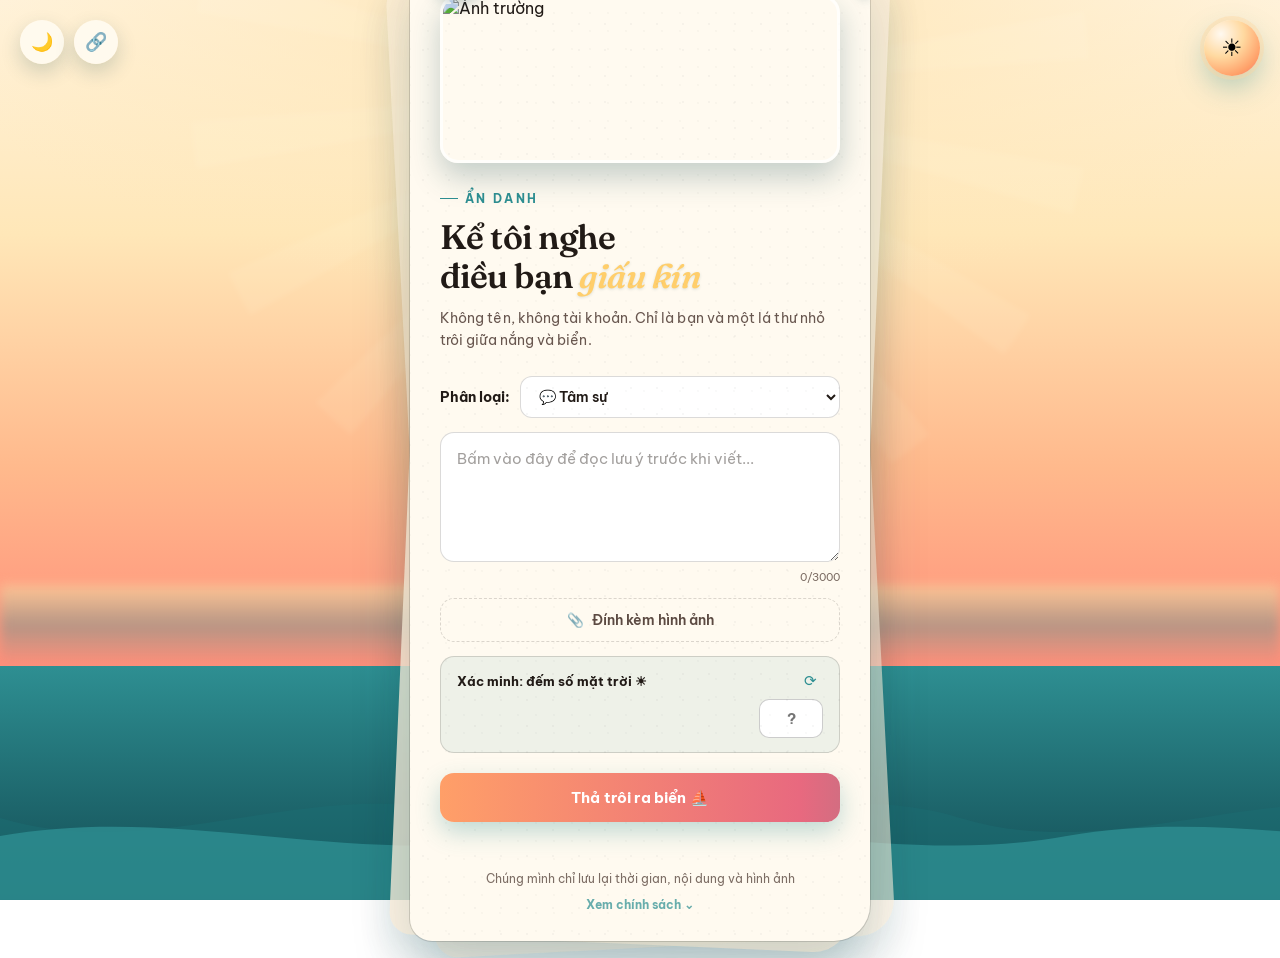
==== commit 9012a28c: "Rename index-1.html to index.html" ====
--- a/index.html
+++ b/index.html
@@ -1,272 +1 @@
-<!DOCTYPE html>
-<html lang="vi">
-<head>
-<meta charset="UTF-8" />
-<meta name="viewport" content="width=device-width, initial-scale=1.0" />
-<title>Tâm Sự Dưới Nắng — Confession Ẩn Danh</title>
-<meta name="description" content="Nơi bạn kể những điều giấu kín — ẩn danh, không tài khoản, không lưu thông tin thiết bị. Chỉ là bạn và một lá thư nhỏ trôi giữa nắng và biển." />
-
-<!-- Open Graph (Facebook, Zalo...) -->
-<meta property="og:type" content="website" />
-<meta property="og:title" content="Tâm Sự Dưới Nắng — Confession Ẩn Danh" />
-<meta property="og:description" content="Kể tôi nghe điều bạn giấu kín — không tên, không tài khoản. Gửi confession ẩn danh dễ dàng, an toàn." />
-<meta property="og:image" content="og-image.jpg" />
-<meta property="og:url" content="cfsmkh.meorap.site" />
-<meta property="og:locale" content="vi_VN" />
-
-<!-- Twitter Card -->
-<meta name="twitter:card" content="summary_large_image" />
-<meta name="twitter:title" content="Tâm Sự Dưới Nắng — Confession Ẩn Danh" />
-<meta name="twitter:description" content="Kể tôi nghe điều bạn giấu kín — không tên, không tài khoản." />
-<meta name="twitter:image" content="og-image.jpg" />
-
-<!-- PWA -->
-<link rel="manifest" href="manifest.json" />
-<meta name="theme-color" content="#FF9F68" />
-<link rel="icon" href="icon-192.png" />
-<link rel="apple-touch-icon" href="icon-192.png" />
-
-<link rel="preconnect" href="https://fonts.googleapis.com">
-<link rel="preconnect" href="https://fonts.gstatic.com" crossorigin>
-<link href="https://fonts.googleapis.com/css2?family=Fraunces:ital,opsz,wght@0,9..144,300;0,9..144,400;0,9..144,500;0,9..144,600;0,9..144,700;0,9..144,900;1,9..144,400;1,9..144,500;1,9..144,600&family=Be+Vietnam+Pro:wght@300;400;500;600;700;800&display=swap" rel="stylesheet">
-<link rel="stylesheet" href="style.css">
-</head>
-<body>
-
-<div class="music-suggest-overlay" id="musicSuggestOverlay">
-  <div class="music-suggest-card">
-    <div class="music-suggest-icon">🎵</div>
-    <div class="music-suggest-title">Bật nhạc nền để dễ viết hơn?</div>
-    <div class="music-suggest-text">Một chút giai điệu nhẹ nhàng có thể giúp bạn thoải mái chia sẻ hơn.</div>
-    <div class="music-suggest-actions">
-      <button type="button" id="musicSuggestYes" class="music-suggest-btn primary">🎵 Bật nhạc</button>
-      <button type="button" id="musicSuggestNo" class="music-suggest-btn">Để sau</button>
-    </div>
-  </div>
-</div>
-
-<div class="rules-overlay" id="rulesOverlay">
-  <div class="rules-card">
-    <div class="rules-icon">📜</div>
-    <div class="rules-title">Lưu ý trước khi viết</div>
-    <div class="rules-text">Vui lòng đọc kỹ các quy định dưới đây trước khi gửi confession.</div>
-
-    <div class="rules-list" id="rulesList">
-      <ol>
-        <li>Không xúc phạm, nói xấu, bôi nhọ danh dự của bất kỳ ai có thể nhận diện được.</li>
-        <li>Không tiết lộ thông tin cá nhân của người khác khi chưa được sự cho phép của họ.</li>
-        <li>Không sử dụng ngôn từ thù ghét, phân biệt vùng miền, giới tính, tôn giáo.</li>
-        <li>Không đăng nội dung 18+, bạo lực, kích động hoặc vi phạm pháp luật.</li>
-        <li>Không quảng cáo, spam, mua bán, lừa đảo dưới mọi hình thức.</li>
-        <li>Mỗi người chỉ được gửi tối đa 5 confession/ngày.</li>
-        <li>Confession vi phạm quy định có thể bị gỡ mà không cần báo trước.</li>
-      </ol>
-    </div>
-
-    <label class="rules-check-row">
-      <input type="checkbox" id="rulesCheckbox" />
-      <span>Tôi đã đọc và đồng ý tuân thủ các quy định trên.</span>
-    </label>
-
-    <div class="rules-actions">
-      <button type="button" id="rulesAcceptBtn" class="rules-accept-btn" disabled>Đồng ý &amp; Bắt đầu viết</button>
-    </div>
-  </div>
-</div>
-
-<div class="top-toolbar">
-  <button class="toolbar-btn" id="darkModeBtn" title="Chế độ tối/sáng">🌙</button>
-  <button class="toolbar-btn" id="shareBtn" title="Chia sẻ trang">
-    🔗
-    <span class="copied-badge" id="copiedBadge">Đã sao chép!</span>
-  </button>
-</div>
-
-<div class="sky" id="sky"></div>
-<div class="rays"></div>
-<div class="holo-sweep"></div>
-<div class="encourage-toast" id="encourageToast"></div>
-<div class="sun"></div>
-<div class="horizon-glow"></div>
-
-<!-- Mây trôi -->
-<div class="cloud cloud-back" style="top: 15%; width: 140px; height: 50px;">
-  <svg viewBox="0 0 140 50" xmlns="http://www.w3.org/2000/svg" preserveAspectRatio="xMidYMid meet">
-    <ellipse cx="35" cy="25" rx="20" ry="18" fill="#FFFBF0"/>
-    <ellipse cx="55" cy="20" rx="28" ry="22" fill="#FFFBF0"/>
-    <ellipse cx="85" cy="25" rx="24" ry="20" fill="#FFFBF0"/>
-    <ellipse cx="110" cy="28" rx="18" ry="16" fill="#FFFBF0"/>
-  </svg>
-</div>
-
-<div class="cloud cloud-mid" style="top: 28%; width: 160px; height: 55px;">
-  <svg viewBox="0 0 160 55" xmlns="http://www.w3.org/2000/svg" preserveAspectRatio="xMidYMid meet">
-    <ellipse cx="40" cy="28" rx="22" ry="20" fill="#FFF9EB"/>
-    <ellipse cx="65" cy="22" rx="30" ry="24" fill="#FFF9EB"/>
-    <ellipse cx="100" cy="28" rx="26" ry="22" fill="#FFF9EB"/>
-    <ellipse cx="130" cy="32" rx="20" ry="18" fill="#FFF9EB"/>
-  </svg>
-</div>
-
-<div class="cloud cloud-front" style="top: 40%; width: 180px; height: 60px;">
-  <svg viewBox="0 0 180 60" xmlns="http://www.w3.org/2000/svg" preserveAspectRatio="xMidYMid meet">
-    <ellipse cx="45" cy="30" rx="25" ry="22" fill="#FFFDF8"/>
-    <ellipse cx="75" cy="24" rx="32" ry="26" fill="#FFFDF8"/>
-    <ellipse cx="115" cy="30" rx="28" ry="24" fill="#FFFDF8"/>
-    <ellipse cx="150" cy="35" rx="22" ry="20" fill="#FFFDF8"/>
-  </svg>
-</div>
-
-<div class="sea-wrap">
-  <div class="sea-base"></div>
-  <div class="wave wave-back">
-    <svg viewBox="0 0 2880 200" preserveAspectRatio="none" xmlns="http://www.w3.org/2000/svg">
-      <path d="M0,100 C180,160 360,40 540,100 C720,160 900,40 1080,100 C1260,160 1440,40 1620,100 C1800,160 1980,40 2160,100 C2340,160 2520,40 2700,100 C2790,130 2880,80 2880,100 L2880,200 L0,200 Z" fill="#1C6E73"/>
-    </svg>
-  </div>
-  <div class="wave wave-mid">
-    <svg viewBox="0 0 2880 200" preserveAspectRatio="none" xmlns="http://www.w3.org/2000/svg">
-      <path d="M0,110 C200,70 400,150 600,110 C800,70 1000,150 1200,110 C1400,70 1600,150 1800,110 C2000,70 2200,150 2400,110 C2600,70 2800,150 2880,120 L2880,200 L0,200 Z" fill="#2E8F92"/>
-    </svg>
-  </div>
-  <div class="reflection"></div>
-</div>
-
-<div class="boat">
-  <svg viewBox="0 0 80 60" xmlns="http://www.w3.org/2000/svg" preserveAspectRatio="xMidYMid meet">
-    <path d="M 20 40 Q 15 35 12 25 L 20 20 L 60 20 L 68 25 Q 65 35 60 40 Z" fill="#8B6F47" stroke="#6B5232" stroke-width="1"/>
-    <path d="M 20 40 Q 15 40 12 45 L 68 45 Q 65 40 60 40 Z" fill="#A0826D" stroke="#6B5232" stroke-width="1"/>
-    <path d="M 35 18 L 50 22 L 50 38 Q 40 42 35 40 Z" fill="#FFE5B4" stroke="#D4A574" stroke-width="0.8" opacity="0.9"/>
-    <path d="M 35 18 L 50 22 L 50 38 Q 40 42 35 40 Z" fill="#FFF0D9" stroke="none" opacity="0.4"/>
-    <line x1="35" y1="18" x2="35" y2="40" stroke="#6B5232" stroke-width="1.2"/>
-    <rect x="25" y="38" width="6" height="4" fill="#8B6F47" stroke="#6B5232" stroke-width="0.5"/>
-  </svg>
-</div>
-
-<div class="dolphin">
-  <svg viewBox="0 0 46 36" xmlns="http://www.w3.org/2000/svg">
-    <path d="M2,26 Q10,4 24,6 Q34,7 40,16 Q36,14 30,15 Q34,20 32,26 Q28,20 24,20 Q22,26 16,28 Q18,22 14,20 Q8,22 2,26 Z" fill="#5A8FA8"/>
-    <path d="M2,26 Q10,4 24,6 Q20,10 18,16 Q12,14 8,18 Q6,22 2,26 Z" fill="#7BAEC4"/>
-    <circle cx="30" cy="12" r="1.3" fill="#1A2E36"/>
-  </svg>
-</div>
-
-<button class="music-btn" id="musicBtn" title="Mở trình phát nhạc"></button>
-<audio id="bgMusic" preload="none"></audio>
-
-<!-- Player Modal (Nhạc) -->
-<div class="player-modal" id="playerModal">
-  <div class="player-card">
-    <button class="player-close" id="playerClose">✕</button>
-    <div class="album-art" id="albumArt">
-      <span>🎵</span>
-    </div>
-
-    <div class="player-title" id="playerTitle">Tên Bài Hát</div>
-    <div class="player-artist" id="playerArtist">Nghệ Sĩ</div>
-
-    <div class="progress-bar" id="progressBar">
-      <div class="progress-fill" id="progressFill"></div>
-    </div>
-    <div class="progress-time">
-      <span id="currentTime">0:00</span>
-      <span id="duration">0:00</span>
-    </div>
-
-    <div class="volume-control">
-      <span class="volume-icon">🔊</span>
-      <input type="range" class="volume-slider" id="volumeSlider" min="0" max="100" value="70" />
-    </div>
-
-    <div class="player-controls">
-      <button class="player-btn" id="prevBtn" title="Bài trước">⏮</button>
-      <button class="player-btn play-pause" id="playPauseBtn" title="Phát/Tạm dừng">▶</button>
-      <button class="player-btn" id="nextBtn" title="Bài sau">⏭</button>
-    </div>
-
-    <div class="playlist-search-row">
-      <input type="text" id="playlistSearch" class="playlist-search" placeholder="🔍 Tìm bài hát hoặc nghệ sĩ..." />
-    </div>
-    <div class="playlist-list" id="playlistList"></div>
-  </div>
-</div>
-
-<div class="stack">
-  <div class="card" id="card">
-    <div class="seal">☀</div>
-    <div id="formView">
-      <div class="school-banner" id="schoolBanner">
-        <img id="schoolBannerImg" src="school-banner.jpg" alt="Ảnh trường" />
-      </div>
-
-      <div class="eyebrow">Ẩn danh</div>
-      <h1>Kể tôi nghe<br>điều bạn <em>giấu kín</em></h1>
-      <div class="subtitle">Không tên, không tài khoản. Chỉ là bạn và một lá thư nhỏ trôi giữa nắng và biển.</div>
-
-      <!-- Mục Phân Loại -->
-      <div class="category-row">
-        <label for="categorySelect" class="category-label">Phân loại:</label>
-        <select id="categorySelect" class="category-select">
-          <option value="Tâm sự">💬 Tâm sự</option>
-          <option value="Tình cảm">❤️ Tình cảm</option>
-          <option value="Học tập">📚 Học tập</option>
-          <option value="Góc ẩn danh">🔎Tìm đồ/Tìm người</option>
-          <option value="Góc ẩn danh">👤Xin mạng xã hội</option>
-          <option value="Khác">✨ Khác</option>
-        </select>
-      </div>
-
-      <textarea id="content" placeholder="Bấm vào đây để đọc lưu ý trước khi viết..." maxlength="3000" readonly></textarea>
-      <div class="char-counter" id="charCounter">0/3000</div>
-
-      <div class="file-row">
-        <label class="file-label" for="imageInput">
-          📎 <span id="fileLabelText">Đính kèm hình ảnh</span>
-        </label>
-        <input type="file" id="imageInput" accept="image/*" />
-        <div class="polaroid" id="polaroid"><img id="preview" alt="preview" /></div>
-      </div>
-
-      <div class="captcha-row">
-        <div class="captcha-label">
-          <span>Xác minh: đếm số mặt trời ☀</span>
-          <button type="button" class="captcha-refresh" id="captchaRefresh" title="Đổi câu hỏi khác">⟳</button>
-        </div>
-        <div class="captcha-challenge">
-          <div class="captcha-suns" id="captchaSuns"></div>
-          <input type="text" inputmode="numeric" class="captcha-input" id="captchaInput" placeholder="?" maxlength="2" />
-        </div>
-      </div>
-
-      <input type="text" class="honeypot" id="website" name="website" tabindex="-1" autocomplete="off" />
-
-      <button class="submit" id="submitBtn"><span id="submitBtnText">Thả trôi ra biển ⛵</span></button>
-      <div class="status" id="status"></div>
-    </div>
-
-    <div class="success-view" id="successView">
-      <div class="glow-circle">☀</div>
-      <h2>Đã gửi rồi!</h2>
-      <p>Confession của bạn đang trôi ra khơi dưới nắng chiều.<br>Cảm ơn vì đã tin tưởng chia sẻ 🤍</p>
-      <button id="againBtn">Viết thêm một điều nữa</button>
-    </div>
-
-    <div class="note">
-      Chúng mình chỉ lưu lại thời gian, nội dung và hình ảnh
-      <button type="button" class="privacy-toggle" id="privacyToggle">Xem chính sách ⌄</button>
-      <div class="privacy-details" id="privacyDetails">
-        <ul>
-          <li>Dữ liệu lưu lại: nội dung bạn viết, phân loại, ảnh đính kèm (nếu có) và thời điểm gửi.</li>
-          <li>Không thu thập: tên, số điện thoại, địa chỉ IP hay thông tin thiết bị.</li>
-          <li>Bạn có thể yêu cầu gỡ bài đã gửi bằng cách liên hệ Development qua Contact : 0933958644/machkiemhung025.2026@gmail.com.</li>
-          <li>Dữ liệu chỉ dùng cho mục đích chia sẻ confesssion Mạch Kiếm Hùng, không dùng cho quảng cáo hay bán cho bên thứ ba.</li>
-        </ul>
-      </div>
-    </div>
-  </div>
-</div>
-
-<script src="script.js" defer></script>
-
-</body>
-  </html>
+<!DOCTYPE html><html lang="vi"><head><meta charset="UTF-8" /><meta name="viewport" content="width=device-width, initial-scale=1.0" /><title>Tâm Sự Dưới Nắng — Confession Ẩn Danh</title><meta name="description" content="Nơi bạn kể những điều giấu kín — ẩn danh, không tài khoản, không lưu thông tin thiết bị. Chỉ là bạn và một lá thư nhỏ trôi giữa nắng và biển." /><meta property="og:type" content="website" /><meta property="og:title" content="Tâm Sự Dưới Nắng — Confession Ẩn Danh" /><meta property="og:description" content="Kể tôi nghe điều bạn giấu kín — không tên, không tài khoản. Gửi confession ẩn danh dễ dàng, an toàn." /><meta property="og:image" content="og-image.jpg" /><meta property="og:url" content="cfsmkh.meorap.site" /><meta property="og:locale" content="vi_VN" /><meta name="twitter:card" content="summary_large_image" /><meta name="twitter:title" content="Tâm Sự Dưới Nắng — Confession Ẩn Danh" /><meta name="twitter:description" content="Kể tôi nghe điều bạn giấu kín — không tên, không tài khoản." /><meta name="twitter:image" content="og-image.jpg" /><link rel="manifest" href="manifest.json" /><meta name="theme-color" content="#FF9F68" /><link rel="icon" href="icon-192.png" /><link rel="apple-touch-icon" href="icon-192.png" /><link rel="preconnect" href="https://fonts.googleapis.com"><link rel="preconnect" href="https://fonts.gstatic.com" crossorigin><link href="https://fonts.googleapis.com/css2?family=Fraunces:ital,opsz,wght@0,9..144,300;0,9..144,400;0,9..144,500;0,9..144,600;0,9..144,700;0,9..144,900;1,9..144,400;1,9..144,500;1,9..144,600&family=Be+Vietnam+Pro:wght@300;400;500;600;700;800&display=swap" rel="stylesheet"><link rel="stylesheet" href="style.css"></head><body><div class="music-suggest-overlay" id="musicSuggestOverlay"><div class="music-suggest-card"><div class="music-suggest-icon">🎵</div><div class="music-suggest-title">Bật nhạc nền để dễ viết hơn?</div><div class="music-suggest-text">Một chút giai điệu nhẹ nhàng có thể giúp bạn thoải mái chia sẻ hơn.</div><div class="music-suggest-actions"><button type="button" id="musicSuggestYes" class="music-suggest-btn primary">🎵 Bật nhạc</button><button type="button" id="musicSuggestNo" class="music-suggest-btn">Để sau</button></div></div></div><div class="rules-overlay" id="rulesOverlay"><div class="rules-card"><div class="rules-icon">📜</div><div class="rules-title">Lưu ý trước khi viết</div><div class="rules-text">Vui lòng đọc kỹ các quy định dưới đây trước khi gửi confession.</div><div class="rules-list" id="rulesList"><ol><li>Không xúc phạm, nói xấu, bôi nhọ danh dự của bất kỳ ai có thể nhận diện được.</li><li>Không tiết lộ thông tin cá nhân của người khác khi chưa được sự cho phép của họ.</li><li>Không sử dụng ngôn từ thù ghét, phân biệt vùng miền, giới tính, tôn giáo.</li><li>Không đăng nội dung 18+, bạo lực, kích động hoặc vi phạm pháp luật.</li><li>Không quảng cáo, spam, mua bán, lừa đảo dưới mọi hình thức.</li><li>Mỗi người chỉ được gửi tối đa 5 confession/ngày.</li><li>Confession vi phạm quy định có thể bị gỡ mà không cần báo trước.</li></ol></div><label class="rules-check-row"><input type="checkbox" id="rulesCheckbox" /><span>Tôi đã đọc và đồng ý tuân thủ các quy định trên.</span></label><div class="rules-actions"><button type="button" id="rulesAcceptBtn" class="rules-accept-btn" disabled>Đồng ý &amp; Bắt đầu viết</button></div></div></div><div class="top-toolbar"><button class="toolbar-btn" id="darkModeBtn" title="Chế độ tối/sáng">🌙</button><button class="toolbar-btn" id="shareBtn" title="Chia sẻ trang">🔗<span class="copied-badge" id="copiedBadge">Đã sao chép!</span></button></div><div class="sky" id="sky"></div><div class="rays"></div><div class="holo-sweep"></div><div class="encourage-toast" id="encourageToast"></div><div class="sun"></div><div class="horizon-glow"></div><div class="cloud cloud-back" style="top: 15%; width: 140px; height: 50px;"><svg viewBox="0 0 140 50" xmlns="http://www.w3.org/2000/svg" preserveAspectRatio="xMidYMid meet"><ellipse cx="35" cy="25" rx="20" ry="18" fill="#FFFBF0"/><ellipse cx="55" cy="20" rx="28" ry="22" fill="#FFFBF0"/><ellipse cx="85" cy="25" rx="24" ry="20" fill="#FFFBF0"/><ellipse cx="110" cy="28" rx="18" ry="16" fill="#FFFBF0"/></svg></div><div class="cloud cloud-mid" style="top: 28%; width: 160px; height: 55px;"><svg viewBox="0 0 160 55" xmlns="http://www.w3.org/2000/svg" preserveAspectRatio="xMidYMid meet"><ellipse cx="40" cy="28" rx="22" ry="20" fill="#FFF9EB"/><ellipse cx="65" cy="22" rx="30" ry="24" fill="#FFF9EB"/><ellipse cx="100" cy="28" rx="26" ry="22" fill="#FFF9EB"/><ellipse cx="130" cy="32" rx="20" ry="18" fill="#FFF9EB"/></svg></div><div class="cloud cloud-front" style="top: 40%; width: 180px; height: 60px;"><svg viewBox="0 0 180 60" xmlns="http://www.w3.org/2000/svg" preserveAspectRatio="xMidYMid meet"><ellipse cx="45" cy="30" rx="25" ry="22" fill="#FFFDF8"/><ellipse cx="75" cy="24" rx="32" ry="26" fill="#FFFDF8"/><ellipse cx="115" cy="30" rx="28" ry="24" fill="#FFFDF8"/><ellipse cx="150" cy="35" rx="22" ry="20" fill="#FFFDF8"/></svg></div><div class="sea-wrap"><div class="sea-base"></div><div class="wave wave-back"><svg viewBox="0 0 2880 200" preserveAspectRatio="none" xmlns="http://www.w3.org/2000/svg"><path d="M0,100 C180,160 360,40 540,100 C720,160 900,40 1080,100 C1260,160 1440,40 1620,100 C1800,160 1980,40 2160,100 C2340,160 2520,40 2700,100 C2790,130 2880,80 2880,100 L2880,200 L0,200 Z" fill="#1C6E73"/></svg></div><div class="wave wave-mid"><svg viewBox="0 0 2880 200" preserveAspectRatio="none" xmlns="http://www.w3.org/2000/svg"><path d="M0,110 C200,70 400,150 600,110 C800,70 1000,150 1200,110 C1400,70 1600,150 1800,110 C2000,70 2200,150 2400,110 C2600,70 2800,150 2880,120 L2880,200 L0,200 Z" fill="#2E8F92"/></svg></div><div class="reflection"></div></div><div class="boat"><svg viewBox="0 0 80 60" xmlns="http://www.w3.org/2000/svg" preserveAspectRatio="xMidYMid meet"><path d="M 20 40 Q 15 35 12 25 L 20 20 L 60 20 L 68 25 Q 65 35 60 40 Z" fill="#8B6F47" stroke="#6B5232" stroke-width="1"/><path d="M 20 40 Q 15 40 12 45 L 68 45 Q 65 40 60 40 Z" fill="#A0826D" stroke="#6B5232" stroke-width="1"/><path d="M 35 18 L 50 22 L 50 38 Q 40 42 35 40 Z" fill="#FFE5B4" stroke="#D4A574" stroke-width="0.8" opacity="0.9"/><path d="M 35 18 L 50 22 L 50 38 Q 40 42 35 40 Z" fill="#FFF0D9" stroke="none" opacity="0.4"/><line x1="35" y1="18" x2="35" y2="40" stroke="#6B5232" stroke-width="1.2"/><rect x="25" y="38" width="6" height="4" fill="#8B6F47" stroke="#6B5232" stroke-width="0.5"/></svg></div><div class="dolphin"><svg viewBox="0 0 46 36" xmlns="http://www.w3.org/2000/svg"><path d="M2,26 Q10,4 24,6 Q34,7 40,16 Q36,14 30,15 Q34,20 32,26 Q28,20 24,20 Q22,26 16,28 Q18,22 14,20 Q8,22 2,26 Z" fill="#5A8FA8"/><path d="M2,26 Q10,4 24,6 Q20,10 18,16 Q12,14 8,18 Q6,22 2,26 Z" fill="#7BAEC4"/><circle cx="30" cy="12" r="1.3" fill="#1A2E36"/></svg></div><button class="music-btn" id="musicBtn" title="Mở trình phát nhạc"></button><audio id="bgMusic" preload="none"></audio><div class="player-modal" id="playerModal"><div class="player-card"><button class="player-close" id="playerClose">✕</button><div class="album-art" id="albumArt"><span>🎵</span></div><div class="player-title" id="playerTitle">Tên Bài Hát</div><div class="player-artist" id="playerArtist">Nghệ Sĩ</div><div class="progress-bar" id="progressBar"><div class="progress-fill" id="progressFill"></div></div><div class="progress-time"><span id="currentTime">0:00</span><span id="duration">0:00</span></div><div class="volume-control"><span class="volume-icon">🔊</span><input type="range" class="volume-slider" id="volumeSlider" min="0" max="100" value="70" /></div><div class="player-controls"><button class="player-btn" id="prevBtn" title="Bài trước">⏮</button><button class="player-btn play-pause" id="playPauseBtn" title="Phát/Tạm dừng">▶</button><button class="player-btn" id="nextBtn" title="Bài sau">⏭</button></div><div class="playlist-search-row"><input type="text" id="playlistSearch" class="playlist-search" placeholder="🔍 Tìm bài hát hoặc nghệ sĩ..." /></div><div class="playlist-list" id="playlistList"></div></div></div><div class="stack"><div class="card" id="card"><div class="seal">☀</div><div id="formView"><div class="school-banner" id="schoolBanner"><img id="schoolBannerImg" src="school-banner.jpg" alt="Ảnh trường" /></div><div class="eyebrow">Ẩn danh</div><h1>Kể tôi nghe<br>điều bạn <em>giấu kín</em></h1><div class="subtitle">Không tên, không tài khoản. Chỉ là bạn và một lá thư nhỏ trôi giữa nắng và biển.</div><div class="category-row"><label for="categorySelect" class="category-label">Phân loại:</label><select id="categorySelect" class="category-select"><option value="Tâm sự">💬 Tâm sự</option><option value="Tình cảm">❤️ Tình cảm</option><option value="Học tập">📚 Học tập</option><option value="Góc ẩn danh">🔎Tìm đồ/Tìm người</option><option value="Góc ẩn danh">👤Xin mạng xã hội</option><option value="Khác">✨ Khác</option></select></div><textarea id="content" placeholder="Bấm vào đây để đọc lưu ý trước khi viết..." maxlength="3000" readonly></textarea><div class="char-counter" id="charCounter">0/3000</div><div class="file-row"><label class="file-label" for="imageInput">📎 <span id="fileLabelText">Đính kèm hình ảnh</span></label><input type="file" id="imageInput" accept="image/*" /><div class="polaroid" id="polaroid"><img id="preview" alt="preview" /></div></div><div class="captcha-row"><div class="captcha-label"><span>Xác minh: đếm số mặt trời ☀</span><button type="button" class="captcha-refresh" id="captchaRefresh" title="Đổi câu hỏi khác">⟳</button></div><div class="captcha-challenge"><div class="captcha-suns" id="captchaSuns"></div><input type="text" inputmode="numeric" class="captcha-input" id="captchaInput" placeholder="?" maxlength="2" /></div></div><input type="text" class="honeypot" id="website" name="website" tabindex="-1" autocomplete="off" /><button class="submit" id="submitBtn"><span id="submitBtnText">Thả trôi ra biển ⛵</span></button><div class="status" id="status"></div></div><div class="success-view" id="successView"><div class="glow-circle">☀</div><h2>Đã gửi rồi!</h2><p>Confession của bạn đang trôi ra khơi dưới nắng chiều.<br>Cảm ơn vì đã tin tưởng chia sẻ 🤍</p><button id="againBtn">Viết thêm một điều nữa</button></div><div class="note">Chúng mình chỉ lưu lại thời gian, nội dung và hình ảnh<button type="button" class="privacy-toggle" id="privacyToggle">Xem chính sách ⌄</button><div class="privacy-details" id="privacyDetails"><ul><li>Dữ liệu lưu lại: nội dung bạn viết, phân loại, ảnh đính kèm (nếu có) và thời điểm gửi.</li><li>Không thu thập: tên, số điện thoại, địa chỉ IP hay thông tin thiết bị.</li><li>Bạn có thể yêu cầu gỡ bài đã gửi bằng cách liên hệ Development qua Contact : 0933958644/machkiemhung025.2026@gmail.com.</li><li>Dữ liệu chỉ dùng cho mục đích chia sẻ confesssion Mạch Kiếm Hùng, không dùng cho quảng cáo hay bán cho bên thứ ba.</li></ul></div></div></div></div><script src="script.js" defer></script></body></html>
--- a/style.css
+++ b/style.css
@@ -1,1193 +1 @@
-:root{
-    --sky-gold:    #FFE7B8;
-    --sky-peach:   #FFB98C;
-    --horizon:     #FF8F7A;
-    --sea-teal:    #2E8F92;
-    --sea-deep:    #124A52;
-    --foam:        #EAFBF6;
-    --apricot:     #FF9F68;
-    --dusk-rose:   #E8697F;
-    --ink:         #211A16;
-    --ink-soft:    #5C4A42;
-    --glow:        #FFD9A0;
-    --card-bg:     #FFFAF0;
-    --card-bg2:    #FFF1DC;
-    --card-border: rgba(33,26,22,0.16);
-    --ink-faded:   rgba(33,26,22,0.42);
-    --em-glow:     #FFCE6B;
-    --input-bg:    #FFFFFF;
-    --panel-bg:    rgba(255,250,240,0.95);
-  }
-
-  body.daytime{
-    --sky-gold:    #FFF3D6;
-    --sky-peach:   #C9E8E5;
-    --horizon:     #A8DDD8;
-    --sea-teal:    #3FAEB0;
-    --sea-deep:    #1B6E72;
-  }
-
-  body.dark-mode{
-    --sky-gold:    #241C38;
-    --sky-peach:   #2E2247;
-    --horizon:     #3A2750;
-    --sea-teal:    #123640;
-    --sea-deep:    #071620;
-    --foam:        #2A2438;
-    --apricot:     #FFB07A;
-    --dusk-rose:   #C77DFF;
-    --ink:         #F5EFFF;
-    --ink-soft:    #C7BBDE;
-    --glow:        #E3B8FF;
-    --card-bg:     #221C36;
-    --card-bg2:    #2B2340;
-    --card-border: rgba(227,184,255,0.2);
-    --ink-faded:   rgba(245,239,255,0.4);
-    --em-glow:     #FFD98A;
-    --input-bg:    #1B1530;
-    --panel-bg:    rgba(34,28,54,0.92);
-  }
-
-  *{ box-sizing:border-box; }
-  html,body{ height:100%; }
-  body{
-    margin:0;
-    min-height:100vh;
-    display:flex;
-    align-items:center;
-    justify-content:center;
-    padding:32px 20px;
-    font-family:'Be Vietnam Pro', sans-serif;
-    -webkit-font-smoothing:antialiased;
-    -moz-osx-font-smoothing:grayscale;
-    text-rendering:optimizeLegibility;
-    font-feature-settings:"kern" 1, "liga" 1;
-    color:var(--ink);
-    overflow-x:hidden;
-    position:relative;
-    background:
-      radial-gradient(ellipse 90% 55% at 50% 0%, var(--sky-gold) 0%, transparent 62%),
-      linear-gradient(180deg, #FFF3DD 0%, var(--sky-gold) 26%, var(--sky-peach) 52%, var(--horizon) 74%, #E0716E 100%);
-    background-attachment: fixed;
-  }
-
-  /* ================= SKY LAYER ================= */
-  .sky{ position:fixed; inset:0; overflow:hidden; pointer-events:none; z-index:0; }
-
-  .rays{
-    position:fixed;
-    top:-40vh; left:50%;
-    width:900px; height:900px;
-    margin-left:-450px;
-    background: repeating-conic-gradient(from 0deg, rgba(255,246,214,0.32) 0deg 6deg, transparent 6deg 20deg);
-    border-radius:50%;
-    filter: blur(2px);
-    opacity:0.55;
-    mix-blend-mode: soft-light;
-    animation: rotateRays 100s linear infinite;
-    pointer-events:none;
-    z-index:0;
-  }
-  @keyframes rotateRays{ from{ transform:rotate(0deg); } to{ transform:rotate(360deg); } }
-
-  .sun{
-    position:fixed;
-    bottom: 27vh; left:50%;
-    width:280px; height:280px;
-    margin-left:-140px;
-    border-radius:50%;
-    background: radial-gradient(circle, rgba(255,246,220,0.98) 0%, rgba(255,201,120,0.7) 45%, rgba(255,159,104,0) 75%);
-    animation: breathe 7s ease-in-out infinite;
-    pointer-events:none;
-    z-index:0;
-  }
-  @keyframes breathe{
-    0%,100%{ opacity:0.85; transform:scale(1); }
-    50%{ opacity:1; transform:scale(1.05); }
-  }
-
-  .mote{
-    position:absolute;
-    bottom:-10%;
-    border-radius:50%;
-    background:radial-gradient(circle at 35% 35%, rgba(255,255,255,0.95), rgba(255,214,140,0.35) 55%, rgba(255,214,140,0) 75%);
-    filter: blur(1px);
-    opacity:0.7;
-    animation: rise linear infinite;
-  }
-  @keyframes rise{
-    0%   { transform: translate(0,0) scale(0.9); opacity:0; }
-    10%  { opacity:0.75; }
-    50%  { transform: translate(var(--drift,20px), -55vh) scale(1); }
-    90%  { opacity:0.4; }
-    100% { transform: translate(calc(var(--drift,20px) * 2), -110vh) scale(1.05); opacity:0; }
-  }
-
-  .glint{
-    position:absolute;
-    border-radius:50%;
-    background: radial-gradient(circle, rgba(255,255,255,0.95), rgba(255,255,255,0) 70%);
-    animation: twinkle ease-in-out infinite;
-    pointer-events:none;
-  }
-  @keyframes twinkle{
-    0%,100%{ opacity:0; transform:scale(0.4); }
-    50%{ opacity:1; transform:scale(1); }
-  }
-
-  .seagull{
-    position:fixed;
-    font-size:16px;
-    pointer-events:none;
-    z-index:1;
-    opacity:0.85;
-    animation: flyAcross linear infinite;
-  }
-  @keyframes flyAcross{
-    from{ transform:translate(-10vw,0); }
-    to{ transform:translate(110vw,-30px); }
-  }
-
-  /* ================= HORIZON + SEA LAYER ================= */
-  .horizon-glow{
-    position:fixed;
-    left:0; right:0;
-    bottom:26vh;
-    height:9vh;
-    background: linear-gradient(180deg, rgba(255,217,160,0.65), rgba(46,143,146,0.35), transparent);
-    filter: blur(6px);
-    pointer-events:none;
-    z-index:1;
-  }
-
-  .sea-wrap{
-    position:fixed;
-    left:0; right:0; bottom:0;
-    height:26vh;
-    overflow:hidden;
-    pointer-events:none;
-    z-index:2;
-  }
-  .sea-base{
-    position:absolute; inset:0;
-    background: linear-gradient(180deg, var(--sea-teal) 0%, var(--sea-deep) 100%);
-  }
-  .reflection{
-    position:absolute;
-    left:50%; top:0; bottom:0;
-    width:120px; margin-left:-60px;
-    background: repeating-linear-gradient(180deg, rgba(255,244,214,0.55) 0px, rgba(255,244,214,0.12) 6px, transparent 12px, transparent 20px);
-    filter: blur(1px);
-    mix-blend-mode: screen;
-    animation: shimmer 2.6s ease-in-out infinite;
-  }
-  @keyframes shimmer{ 0%,100%{ opacity:0.35; } 50%{ opacity:0.8; } }
-
-  .wave{
-    position:absolute;
-    left:0; bottom:0;
-    width:200%; height:70%;
-  }
-  .wave svg{ width:100%; height:100%; display:block; }
-  .wave-back{ opacity:0.5; animation: waveDrift 26s linear infinite; }
-  .wave-mid{ opacity:0.8; bottom:-4%; animation: waveDrift 16s linear infinite reverse; }
-  @keyframes waveDrift{ from{ transform:translateX(0); } to{ transform:translateX(-50%); } }
-
-  .boat{
-    position:fixed;
-    bottom: 24.8vh;
-    width:80px;
-    height:60px;
-    z-index:2;
-    pointer-events:none;
-    opacity:0.92;
-    animation: sailAcross 80s linear infinite;
-    filter: drop-shadow(2px 4px 8px rgba(18,74,82,0.25));
-  }
-  @keyframes sailAcross{
-    from{ transform:translateX(-10vw); }
-    to{ transform:translateX(110vw); }
-  }
-
-  .cloud{
-    position:fixed;
-    z-index:2;
-    pointer-events:none;
-    opacity:0.7;
-    filter: drop-shadow(1px 2px 3px rgba(18,74,82,0.1));
-    animation: driftCloud linear infinite;
-  }
-  .cloud.cloud-back{ opacity:0.4; animation-duration:120s; }
-  .cloud.cloud-mid{ opacity:0.6; animation-duration:90s; }
-  .cloud.cloud-front{ opacity:0.8; animation-duration:60s; }
-  .cloud svg{
-    width:100%;
-    height:100%;
-    display:block;
-  }
-  @keyframes driftCloud{
-    from{ transform:translateX(-15vw); }
-    to{ transform:translateX(115vw); }
-  }
-
-  @media (max-width: 560px){
-    .sun{ width:200px; height:200px; margin-left:-100px; bottom:24vh; }
-    .sea-wrap, .boat{ bottom:0; }
-  }
-
-  /* ================= CARD ================= */
-  .stack{ position:relative; width:100%; max-width:460px; z-index:3; }
-  .stack::before, .stack::after{
-    content:"";
-    position:absolute; inset:0;
-    background: var(--foam);
-    border-radius: 30px 10px 36px 22px;
-    box-shadow: 0 20px 40px rgba(18,74,82,0.16);
-    pointer-events:none;
-    z-index:0;
-  }
-  .stack::before{ transform: rotate(-3deg) translateY(6px); opacity:0.6; background:var(--card-bg2); }
-  .stack::after{ transform: rotate(2.5deg) translateY(3px); opacity:0.8; background:var(--card-bg2); }
-
-  .card{
-    position:relative;
-    overflow:hidden;
-    z-index:1;
-    background: var(--card-bg);
-    border-radius: 30px 10px 36px 22px;
-    padding:36px 30px 28px;
-    box-shadow:
-      0 2px 0 rgba(255,255,255,0.6) inset,
-      0 30px 60px rgba(18,74,82,0.2),
-      0 0 0 1px var(--card-border);
-    transition: transform 0.6s cubic-bezier(.34,1.56,.64,1), opacity 0.5s ease;
-    color:var(--ink);
-  }
-  .card::before{
-    content:"";
-    position:absolute; inset:0;
-    background-image:
-      radial-gradient(rgba(23,33,30,0.035) 1px, transparent 1px),
-      radial-gradient(rgba(23,33,30,0.025) 1px, transparent 1px);
-    background-size: 26px 26px, 18px 18px;
-    background-position: 0 0, 9px 9px;
-    pointer-events:none;
-  }
-  /* Góc gấp giấy phía trên bên phải, như một lá thư thật đang hé mở */
-  .card::after{
-    content:"";
-    position:absolute;
-    top:0; right:0;
-    width:0; height:0;
-    border-style:solid;
-    border-width:0 40px 40px 0;
-    border-color: transparent var(--card-bg2) transparent transparent;
-    filter: drop-shadow(-3px 3px 5px rgba(18,74,82,0.3));
-    z-index:3;
-    pointer-events:none;
-  }
-  .card.sending{
-    transform: translate(130px, 30px) rotate(12deg) scale(0.78);
-    opacity:0;
-  }
-
-  .seal{
-    position:absolute;
-    top:-16px; left:24px;
-    width:52px; height:52px;
-    border-radius:50%;
-    background: radial-gradient(circle at 35% 30%, #FFE9BE, var(--apricot) 65%, var(--dusk-rose) 100%);
-    box-shadow: 0 8px 16px rgba(18,74,82,0.3), inset 0 0 0 2px rgba(255,255,255,0.4);
-    display:flex; align-items:center; justify-content:center;
-    font-size:20px;
-    transform: rotate(8deg);
-    z-index:4;
-  }
-
-  body.dark-mode .card{
-    box-shadow:
-      0 2px 0 rgba(255,255,255,0.05) inset,
-      0 30px 70px rgba(0,0,0,0.5),
-      0 0 0 1.5px var(--card-border),
-      0 0 40px rgba(199,125,255,0.12);
-  }
-  body.dark-mode .stack::before,
-  body.dark-mode .stack::after{
-    box-shadow: 0 20px 40px rgba(0,0,0,0.4);
-  }
-
-  .school-banner{
-    width:100%;
-    height:168px;
-    border-radius:18px;
-    overflow:hidden;
-    margin-bottom:20px;
-    box-shadow:0 14px 30px rgba(18,74,82,0.25);
-    border:3px solid rgba(255,255,255,0.75);
-    position:relative;
-  }
-  .school-banner img{ width:100%; height:100%; object-fit:cover; display:block; animation: fadeIn 0.6s ease; }
-  .school-banner .banner-placeholder{
-    width:100%; height:100%;
-    display:flex; align-items:center; justify-content:center;
-    text-align:center; padding:0 16px;
-    background: linear-gradient(120deg, var(--sky-peach), var(--sea-teal));
-    color:#fff; font-size:13.5px; font-weight:700; letter-spacing:0.02em;
-  }
-  @keyframes fadeIn{ from{ opacity:0; } to{ opacity:1; } }
-
-  @media (max-width: 480px){
-    .school-banner{
-      height:96px;
-      border-width:2px;
-      border-radius:14px;
-      box-shadow:0 8px 18px rgba(18,74,82,0.18);
-      margin-bottom:16px;
-    }
-    .school-banner .banner-placeholder{
-      font-size:11px;
-      padding:0 12px;
-    }
-    .seal{
-      width:42px; height:42px;
-      top:-12px; left:18px;
-      font-size:16px;
-    }
-  }
-
-  @media (max-width: 360px){
-    .school-banner{ height:82px; }
-  }
-
-  .eyebrow{
-    display:inline-flex; align-items:center; gap:7px;
-    font-size:11.5px; letter-spacing:0.2em; text-transform:uppercase;
-    color:var(--sea-teal); font-weight:700; margin-bottom:12px;
-    font-family:'Be Vietnam Pro', sans-serif;
-  }
-  .eyebrow::before{ content:""; width:18px; height:1.5px; background:var(--sea-teal); display:inline-block; }
-
-  h1{
-    font-family:'Fraunces', serif;
-    font-optical-sizing:auto;
-    font-weight:600; font-size:clamp(27px, 5vw, 34px); line-height:1.16;
-    letter-spacing:-0.015em;
-    text-wrap:balance;
-    margin:0 0 10px; color:var(--ink);
-  }
-  h1 em{
-    font-style:italic;
-    font-weight:600;
-    color:var(--em-glow);
-    text-shadow: 0 1px 3px rgba(18,74,82,0.15);
-  }
-
-  .subtitle{
-    font-size:14px; color:var(--ink-soft); margin-bottom:24px;
-    line-height:1.6; letter-spacing:0.005em; opacity:0.92;
-  }
-
-  .category-row{
-    margin-bottom: 14px;
-    display: flex;
-    align-items: center;
-    gap: 10px;
-  }
-  .category-label{
-    font-size: 13.5px;
-    font-weight: 700;
-    color:var(--ink);
-    white-space: nowrap;
-  }
-  .category-select{
-    flex: 1;
-    padding: 10px 14px;
-    border-radius: 12px;
-    border: 1.5px solid var(--card-border);
-    background: var(--input-bg);
-    color:var(--ink);
-    font-size: 14px;
-    font-family: 'Be Vietnam Pro', sans-serif;
-    font-weight: 600;
-    cursor: pointer;
-    outline: none;
-    transition: border-color 0.25s, box-shadow 0.25s;
-  }
-  .category-select:focus{
-    border-color: var(--sea-teal);
-    box-shadow: 0 0 0 3px rgba(46,143,146,0.15);
-  }
-
-  textarea{
-    width:100%; min-height:130px; resize:vertical;
-    padding:14px 16px; border-radius:14px;
-    border:1.5px solid var(--card-border);
-    background:var(--input-bg); color:var(--ink);
-    font-size:15px; line-height:1.6; font-family:'Be Vietnam Pro', sans-serif;
-    transition: border-color 0.25s, box-shadow 0.25s;
-    position:relative; z-index:1;
-  }
-  textarea:focus{ outline:none; border-color:var(--sea-teal); box-shadow:0 0 0 4px rgba(46,143,146,0.15); }
-  textarea::placeholder{ color:var(--ink-faded); }
-
-  .file-row{ margin-top:14px; }
-  .file-label{
-    display:flex; align-items:center; justify-content:center; gap:8px;
-    padding:12px; border:1.5px dashed var(--card-border); border-radius:14px;
-    color:var(--ink-soft); cursor:pointer; font-size:13.5px; font-weight:600;
-    transition: 0.25s;
-  }
-  .file-label:hover{ border-color:var(--sea-teal); color:var(--sea-teal); background:rgba(46,143,146,0.06); }
-  input[type="file"]{ display:none; }
-
-  .polaroid{
-    display:none; margin-top:12px; background:#fff;
-    padding:8px 8px 22px; border-radius:4px;
-    box-shadow:0 10px 20px rgba(18,74,82,0.2);
-    transform:rotate(-2deg); position:relative;
-    width:70%; margin-left:auto; margin-right:auto;
-  }
-  .polaroid::before{
-    content:""; position:absolute; top:-10px; left:50%;
-    width:46px; height:18px; margin-left:-23px;
-    background:rgba(255,215,154,0.55); border:1px solid rgba(255,159,104,0.4);
-  }
-  .polaroid img{ display:block; width:100%; border-radius:2px; }
-
-  .captcha-row{
-    margin-top:14px;
-    padding:14px 16px;
-    border-radius:14px;
-    background: rgba(46,143,146,0.08);
-    border:1.5px solid rgba(46,143,146,0.22);
-  }
-  .captcha-label{
-    font-size:12.5px; font-weight:700; color:var(--ink);
-    margin-bottom:8px; display:flex; align-items:center; justify-content:space-between;
-  }
-  .captcha-refresh{
-    border:none; background:none; cursor:pointer;
-    font-size:15px; color:var(--sea-teal);
-    transition: transform 0.4s ease;
-  }
-  .captcha-refresh:hover{ transform:rotate(180deg); }
-  .captcha-challenge{ display:flex; align-items:center; gap:12px; }
-  .captcha-suns{ font-size:20px; letter-spacing:3px; flex:1; }
-  .captcha-input{
-    width:64px; padding:9px 10px; border-radius:10px;
-    border:1.5px solid rgba(0,0,0,0.2);
-    background:var(--input-bg); color:var(--ink); font-size:15px;
-    text-align:center; font-family:'Be Vietnam Pro', sans-serif; font-weight:700;
-  }
-  .captcha-input:focus{ outline:none; border-color:var(--sea-teal); box-shadow:0 0 0 3px rgba(46,143,146,0.15); }
-
-  .honeypot{ position:absolute; left:-9999px; width:1px; height:1px; opacity:0; pointer-events:none; }
-
-  button.submit{
-    position:relative; width:100%; margin-top:20px; padding:15px;
-    border:none; border-radius:14px;
-    background: linear-gradient(90deg, var(--apricot), var(--dusk-rose), var(--sea-teal));
-    background-size:180% 100%;
-    color:#fff; font-family:'Be Vietnam Pro', sans-serif; font-size:15px; font-weight:700;
-    letter-spacing:0.01em; cursor:pointer; overflow:hidden;
-    transition: transform 0.2s ease, box-shadow 0.2s ease, background-position 0.6s ease;
-    box-shadow: 0 10px 24px rgba(46,143,146,0.3);
-  }
-  button.submit:hover{ transform:translateY(-2px); background-position:100% 0; box-shadow:0 14px 28px rgba(46,143,146,0.4); }
-  button.submit:active{ transform:translateY(0); }
-  button.submit:disabled{ opacity:0.65; cursor:not-allowed; transform:none; }
-  button.submit::after{
-    content:""; position:absolute; top:0; left:-60%; width:40%; height:100%;
-    background:linear-gradient(120deg, transparent, rgba(255,255,255,0.55), transparent);
-    transform:skewX(-20deg);
-    animation: shine 3.2s ease-in-out infinite;
-  }
-  @keyframes shine{ 0%{ left:-60%; } 45%,100%{ left:120%; } }
-
-  .status{ margin-top:12px; text-align:center; font-size:13px; min-height:18px; font-weight:600; }
-  .status.ok{ color:#1E7A72; }
-  .status.err{ color:#D1546B; }
-
-  .note{ margin-top:18px; font-size:11.5px; color:var(--ink-soft); text-align:center; line-height:1.6; opacity: 0.8; }
-
-  .privacy-toggle{
-    display:block; margin:8px auto 0; background:none; border:none;
-    color:var(--sea-teal); font-size:11.5px; font-weight:700; cursor:pointer;
-    font-family:'Be Vietnam Pro', sans-serif; opacity:0.9;
-    transition: opacity 0.2s;
-  }
-  .privacy-toggle:hover{ opacity:1; text-decoration:underline; }
-
-  .privacy-details{
-    max-height:0; overflow:hidden; opacity:0;
-    transition: max-height 0.35s ease, opacity 0.3s ease, margin-top 0.35s ease;
-    text-align:left;
-  }
-  .privacy-details.open{
-    max-height:300px; opacity:1; margin-top:10px;
-  }
-  .privacy-details ul{ margin:0; padding-left:18px; }
-  .privacy-details li{ margin-bottom:6px; line-height:1.5; }
-
-  .success-view{ display:none; text-align:center; padding:20px 6px 4px; }
-  .success-view .glow-circle{
-    width:64px; height:64px; margin:0 auto 16px; border-radius:50%;
-    background: radial-gradient(circle, #FFF6E0 0%, var(--glow) 70%, transparent 100%);
-    display:flex; align-items:center; justify-content:center; font-size:26px;
-    animation: pop 0.5s cubic-bezier(.34,1.56,.64,1);
-  }
-  @keyframes pop{ 0%{ transform:scale(0); } 70%{ transform:scale(1.1); } 100%{ transform:scale(1); } }
-  .success-view h2{ font-family:'Fraunces', serif; font-weight:600; font-size:22px; margin:0 0 8px; color:var(--ink); }
-  .success-view p{ font-size:13.5px; color:var(--ink); margin:0 0 20px; line-height:1.6; }
-  .success-view button{
-    background:transparent; border:1.5px solid var(--sea-teal); color:var(--sea-teal);
-    padding:10px 22px; border-radius:12px; font-family:'Be Vietnam Pro', sans-serif;
-    font-weight:700; font-size:13.5px; cursor:pointer; transition:0.25s;
-  }
-  .success-view button:hover{ background:var(--sea-teal); color:#fff; }
-
-  /* ================= MUSIC PLAYER MODAL ================= */
-  .music-btn{
-    position:fixed; top:20px; right:20px;
-    width:56px; height:56px; border-radius:50%;
-    border:none;
-    background: radial-gradient(circle at 30% 25%, #FFF9F0 0%, var(--glow) 40%, var(--apricot) 75%, var(--dusk-rose) 100%);
-    box-shadow: 
-      0 0 0 4px rgba(255,214,160,0.4),
-      0 12px 28px rgba(46,143,146,0.35);
-    font-size:0;
-    display:flex; align-items:center; justify-content:center;
-    cursor:pointer; z-index:6;
-    transition: transform 0.3s ease, box-shadow 0.3s ease;
-  }
-  .music-btn::before{
-    content:"☀";
-    font-size:24px;
-    animation: glowPulse 2.4s ease-in-out infinite;
-  }
-  .music-btn:hover{ transform:scale(1.12); box-shadow: 0 0 0 6px rgba(255,214,160,0.6), 0 14px 32px rgba(46,143,146,0.45); }
-  @keyframes glowPulse{
-    0%,100%{ opacity:0.8; transform:scale(1); }
-    50%{ opacity:1; transform:scale(1.08); }
-  }
-
-  .player-modal{
-    display:none;
-    position:fixed;
-    inset:0;
-    z-index:99;
-    background:rgba(0,0,0,0.6);
-    backdrop-filter: blur(5px);
-    align-items:center;
-    justify-content:center;
-    padding:20px;
-  }
-  .player-modal.open{ display:flex; }
-
-  .player-card{
-    width:100%;
-    max-width:380px;
-    max-height:88vh;
-    overflow-y:auto;
-    background: var(--panel-bg);
-    border-radius:24px;
-    padding:28px 24px 24px;
-    box-shadow: 0 20px 60px rgba(0,0,0,0.4);
-    text-align:center;
-    position:relative;
-    color:var(--ink);
-    animation: zoomIn 0.3s cubic-bezier(0.34,1.56,0.64,1);
-  }
-  .player-card::-webkit-scrollbar{ width:6px; }
-  .player-card::-webkit-scrollbar-thumb{ background:rgba(46,143,146,0.35); border-radius:3px; }
-  @keyframes zoomIn{
-    from{ transform: scale(0.8); opacity: 0; }
-    to{ transform: scale(1); opacity: 1; }
-  }
-
-  .player-close{
-    position:absolute; top:14px; right:14px;
-    width:32px; height:32px;
-    border-radius:50%;
-    border:none;
-    background:rgba(0,0,0,0.08);
-    color:var(--ink);
-    font-size:18px;
-    cursor:pointer;
-    transition: 0.2s;
-  }
-  .player-close:hover{ background:rgba(0,0,0,0.2); }
-
-  .album-art{
-    width:140px; height:140px;
-    margin:0 auto 16px;
-    border-radius:16px;
-    overflow:hidden;
-    box-shadow: 0 12px 24px rgba(0,0,0,0.15);
-    background: linear-gradient(135deg, var(--sky-peach), var(--sea-teal));
-    display:flex; align-items:center; justify-content:center;
-    font-size:36px;
-    color:rgba(255,255,255,0.8);
-  }
-  .album-art img{ width:100%; height:100%; object-fit:cover; }
-
-  .player-title{
-    font-family:'Fraunces', serif;
-    font-size:20px; font-weight:600;
-    margin:0 0 4px; color:var(--ink);
-  }
-  .player-artist{
-    font-size:13px; color:var(--ink-soft); opacity: 0.7;
-    margin-bottom:16px;
-  }
-
-  .progress-bar{
-    width:100%;
-    height:5px;
-    border-radius:3px;
-    background:rgba(0,0,0,0.1);
-    margin-bottom:6px;
-    position:relative;
-    cursor:pointer;
-  }
-  .progress-fill{
-    height:100%;
-    background: linear-gradient(90deg, var(--apricot), var(--dusk-rose));
-    border-radius:3px;
-    width:0%;
-    transition: width 0.1s linear;
-  }
-  .progress-time{
-    display:flex; justify-content:space-between;
-    font-size:11px; color:var(--ink-soft); opacity: 0.7;
-    margin-bottom:14px;
-  }
-
-  .volume-control{
-    display:flex; align-items:center; gap:10px;
-    margin-bottom:18px;
-  }
-  .volume-icon{ font-size:16px; }
-  .volume-slider{
-    flex:1; height:4px;
-    border-radius:2px;
-    background:rgba(0,0,0,0.12);
-    appearance:none;
-    cursor:pointer;
-    -webkit-appearance:none;
-  }
-  .volume-slider::-webkit-slider-thumb{
-    appearance:none;
-    width:14px; height:14px;
-    border-radius:50%;
-    background: var(--apricot);
-    cursor:pointer;
-    box-shadow: 0 2px 6px rgba(0,0,0,0.2);
-  }
-
-  .player-controls{
-    display:flex; align-items:center; justify-content:center; gap:16px;
-  }
-  .player-btn{
-    width:44px; height:44px;
-    border-radius:50%;
-    border:none;
-    background: linear-gradient(135deg, var(--apricot), var(--dusk-rose));
-    color:#fff;
-    font-size:18px;
-    cursor:pointer;
-    transition: transform 0.2s, box-shadow 0.2s;
-    box-shadow: 0 8px 16px rgba(0,0,0,0.15);
-  }
-  .player-btn:hover{ transform:scale(1.1); box-shadow: 0 10px 20px rgba(0,0,0,0.2); }
-
-  /* ---- Playlist chooser (search + scrollable list of tracks) ---- */
-  .playlist-search-row{ margin:18px 0 10px; }
-  .playlist-search{
-    width:100%; padding:10px 14px; border-radius:12px;
-    border:1.5px solid var(--card-border);
-    background:var(--input-bg); color:var(--ink);
-    font-size:13.5px; font-family:'Be Vietnam Pro', sans-serif; font-weight:500;
-    outline:none; transition: border-color 0.25s, box-shadow 0.25s;
-  }
-  .playlist-search::placeholder{ color:var(--ink-faded); }
-  .playlist-search:focus{ border-color:var(--sea-teal); box-shadow:0 0 0 3px rgba(46,143,146,0.15); }
-
-  .playlist-list{
-    max-height:250px; overflow-y:auto;
-    display:flex; flex-direction:column; gap:6px;
-    padding-right:4px; text-align:left;
-  }
-  .playlist-list::-webkit-scrollbar{ width:6px; }
-  .playlist-list::-webkit-scrollbar-thumb{ background:rgba(46,143,146,0.35); border-radius:3px; }
-
-  .playlist-item{
-    display:flex; align-items:center; gap:10px;
-    padding:8px 10px; border-radius:12px; border:none;
-    background:rgba(0,0,0,0.045); cursor:pointer; width:100%;
-    text-align:left; transition: background 0.2s ease, transform 0.2s ease;
-    font-family:'Be Vietnam Pro', sans-serif;
-  }
-  .playlist-item:hover{ background:rgba(46,143,146,0.14); transform:translateX(2px); }
-  .playlist-item.active{
-    background:linear-gradient(90deg, rgba(255,159,104,0.22), rgba(232,105,127,0.2));
-  }
-  .playlist-item-cover{
-    width:38px; height:38px; border-radius:9px; overflow:hidden; flex-shrink:0;
-    background:linear-gradient(135deg, var(--sky-peach), var(--sea-teal));
-    display:flex; align-items:center; justify-content:center;
-    font-size:14px; color:rgba(255,255,255,0.85);
-  }
-  .playlist-item-cover img{ width:100%; height:100%; object-fit:cover; display:block; }
-  .playlist-item-info{ flex:1; min-width:0; display:flex; flex-direction:column; }
-  .playlist-item-title{
-    font-size:13px; font-weight:700; color:var(--ink);
-    white-space:nowrap; overflow:hidden; text-overflow:ellipsis;
-  }
-  .playlist-item-artist{
-    font-size:11px; color:var(--ink-soft); opacity:0.75;
-    white-space:nowrap; overflow:hidden; text-overflow:ellipsis;
-  }
-  .playlist-item-icon{
-    font-size:12px; color:var(--sea-teal); flex-shrink:0; width:16px; text-align:center;
-  }
-  .playlist-empty{
-    text-align:center; padding:22px 0; color:var(--ink-soft); font-size:13px;
-  }
-
-  body.dark-mode .playlist-item{ background:rgba(255,255,255,0.06); }
-  body.dark-mode .playlist-item:hover{ background:rgba(199,125,255,0.16); }
-  body.dark-mode .playlist-item.active{
-    background:linear-gradient(90deg, rgba(255,176,122,0.22), rgba(199,125,255,0.22));
-  }
-  .player-btn:active{ transform:scale(0.98); }
-  .player-btn.play-pause{ width:52px; height:52px; font-size:22px; }
-
-  /* ================= HOLO SWEEP ================= */
-  .holo-sweep{
-    position:fixed;
-    top:-50%; left:-60%;
-    width:250%; height:250%;
-    background: linear-gradient(115deg,
-      transparent 38%,
-      rgba(255,180,230,0.16) 43%,
-      rgba(180,210,255,0.2) 48%,
-      rgba(255,240,180,0.22) 53%,
-      rgba(180,255,220,0.16) 58%,
-      transparent 63%);
-    transform: translateX(-40%) rotate(10deg);
-    mix-blend-mode: screen;
-    pointer-events:none;
-    z-index:4;
-    opacity:0;
-    animation: holoSweep 17s ease-in-out infinite;
-  }
-  @keyframes holoSweep{
-    0%, 80%{ transform: translateX(-40%) rotate(10deg); opacity:0; }
-    84%{ opacity:1; }
-    90%{ transform: translateX(40%) rotate(10deg); opacity:1; }
-    94%, 100%{ transform: translateX(55%) rotate(10deg); opacity:0; }
-  }
-
-  /* ================= ENCOURAGE TOAST ================= */
-  .encourage-toast{
-    position:fixed;
-    bottom:20px; top:auto; left:50%;
-    transform: translateX(-50%) translateY(20px);
-    max-width:90vw;
-    width:max-content;
-    padding:10px 18px;
-    border-radius:999px;
-    background: var(--panel-bg);
-    backdrop-filter: blur(12px);
-    box-shadow: 0 8px 25px rgba(18,74,82,0.25);
-    color:var(--ink);
-    font-size:12.5px;
-    font-weight:600;
-    text-align:center;
-    line-height:1.5;
-    opacity:0;
-    z-index:20;
-    pointer-events:none;
-    transition: opacity 0.5s ease, transform 0.5s ease;
-  }
-  .encourage-toast::before{
-    content:"☀";
-    margin-right:6px;
-  }
-  .encourage-toast.show{
-    opacity:1;
-    transform: translateX(-50%) translateY(0);
-  }
-
-  @media (max-width: 480px){
-    .encourage-toast{ max-width:88vw; font-size:12px; padding:10px 18px; bottom:16px; }
-  }
-
-  /* ================= TOP TOOLBAR ================= */
-  .top-toolbar{
-    position:fixed;
-    top:20px; left:20px;
-    display:flex;
-    gap:10px;
-    z-index:6;
-  }
-  .toolbar-btn{
-    width:44px; height:44px;
-    border-radius:50%;
-    border:none;
-    background: var(--panel-bg);
-    backdrop-filter: blur(8px);
-    box-shadow: 0 8px 20px rgba(18,74,82,0.2);
-    font-size:18px;
-    display:flex; align-items:center; justify-content:center;
-    cursor:pointer;
-    transition: transform 0.25s ease, box-shadow 0.25s ease;
-    position:relative;
-  }
-  .toolbar-btn:hover{ transform:scale(1.1); }
-  .toolbar-btn .copied-badge{
-    position:absolute;
-    top:50px; left:50%;
-    transform:translateX(-50%);
-    background:#000000;
-    color:#ffffff;
-    font-size:10.5px;
-    font-weight:700;
-    padding:5px 10px;
-    border-radius:8px;
-    white-space:nowrap;
-    opacity:0;
-    pointer-events:none;
-    transition: opacity 0.3s ease;
-  }
-  .toolbar-btn .copied-badge.show{ opacity:1; }
-
-  /* ================= CHAR COUNTER ================= */
-  .char-counter{
-    text-align:right;
-    font-size:11px;
-    color:var(--ink-soft);
-    opacity: 0.8;
-    margin-top:4px;
-  }
-  .char-counter.near-limit{ color:var(--dusk-rose); font-weight:700; opacity:1; }
-
-  textarea.typing-glow{
-    border-color:var(--apricot) !important;
-    box-shadow:0 0 0 4px rgba(255,159,104,0.2) !important;
-  }
-
-  /* ================= LOADING DOTS ================= */
-  .btn-dots{
-    display:inline-flex;
-    gap:4px;
-    vertical-align:middle;
-  }
-  .btn-dots span{
-    width:6px; height:6px;
-    border-radius:50%;
-    background:#fff;
-    animation: dotBounce 1s ease-in-out infinite;
-  }
-  .btn-dots span:nth-child(2){ animation-delay:0.15s; }
-  .btn-dots span:nth-child(3){ animation-delay:0.3s; }
-  @keyframes dotBounce{
-    0%,80%,100%{ transform:scale(0.6); opacity:0.5; }
-    40%{ transform:scale(1); opacity:1; }
-  }
-  .card.shake{ animation: shakeCard 0.4s ease; }
-  @keyframes shakeCard{
-    0%,100%{ transform:translateX(0); }
-    25%{ transform:translateX(-4px); }
-    75%{ transform:translateX(4px); }
-  }
-
-  /* ================= DOLPHIN ================= */
-  .dolphin{
-    position:fixed;
-    bottom:23.5vh;
-    width:46px; height:36px;
-    z-index:2;
-    pointer-events:none;
-    opacity:0;
-    animation: dolphinJump 34s ease-in-out infinite;
-  }
-  .dolphin svg{ width:100%; height:100%; }
-  @keyframes dolphinJump{
-    0%, 55%{ transform:translateX(-10vw) translateY(0) rotate(0deg); opacity:0; }
-    58%{ opacity:0.9; }
-    64%{ transform:translateX(30vw) translateY(-38px) rotate(-18deg); opacity:1; }
-    70%{ transform:translateX(48vw) translateY(0) rotate(6deg); opacity:0.9; }
-    74%{ opacity:0; }
-    100%{ transform:translateX(110vw) translateY(0) rotate(0deg); opacity:0; }
-  }
-
-  /* ================= MUSIC SUGGEST POPUP ================= */
-  .music-suggest-overlay{
-    position:fixed;
-    inset:0;
-    background: rgba(10,20,20,0.45);
-    backdrop-filter: blur(6px);
-    z-index:50;
-    display:none;
-    align-items:center;
-    justify-content:center;
-    padding:24px;
-    opacity:0;
-    transition: opacity 0.35s ease;
-  }
-  .music-suggest-overlay.open{
-    display:flex;
-    opacity:1;
-  }
-  .music-suggest-card{
-    width:100%;
-    max-width:340px;
-    background: var(--card-bg);
-    border-radius: 26px 12px 30px 18px;
-    padding:30px 26px 26px;
-    text-align:center;
-    box-shadow: 0 30px 70px rgba(0,0,0,0.35), 0 0 0 1px var(--card-border);
-    transform: scale(0.9) translateY(12px);
-    transition: transform 0.4s cubic-bezier(.34,1.56,.64,1);
-  }
-  .music-suggest-overlay.open .music-suggest-card{
-    transform: scale(1) translateY(0);
-  }
-  .music-suggest-icon{
-    font-size:40px;
-    margin-bottom:12px;
-    animation: glowPulse 2.4s ease-in-out infinite;
-  }
-  .music-suggest-title{
-    font-family:'Fraunces', serif;
-    font-size:19px;
-    font-weight:600;
-    color:var(--ink);
-    margin-bottom:8px;
-    line-height:1.3;
-  }
-  .music-suggest-text{
-    font-size:13px;
-    color:var(--ink-soft);
-    line-height:1.55;
-    margin-bottom:22px;
-  }
-  .music-suggest-actions{
-    display:flex;
-    flex-direction:column;
-    gap:10px;
-  }
-  .music-suggest-btn{
-    padding:13px;
-    border-radius:14px;
-    border:none;
-    font-family:'Be Vietnam Pro', sans-serif;
-    font-size:14px;
-    font-weight:700;
-    cursor:pointer;
-    transition: transform 0.2s ease, box-shadow 0.2s ease;
-  }
-  .music-suggest-btn.primary{
-    background: linear-gradient(90deg, var(--apricot), var(--dusk-rose));
-    color:#fff;
-    box-shadow: 0 10px 22px rgba(46,143,146,0.3);
-  }
-  .music-suggest-btn.primary:hover{ transform:translateY(-2px); }
-  .music-suggest-btn:not(.primary){
-    background:transparent;
-    border:1.5px solid var(--card-border);
-    color:var(--ink-soft);
-  }
-  .music-suggest-btn:not(.primary):hover{
-    border-color:var(--sea-teal);
-    color:var(--sea-teal);
-  }
-
-  /* ================= RULES GATE POPUP (đọc lưu ý trước khi viết) ================= */
-  .rules-overlay{
-    position:fixed;
-    inset:0;
-    background: rgba(10,20,20,0.5);
-    backdrop-filter: blur(6px);
-    z-index:55;
-    display:none;
-    align-items:center;
-    justify-content:center;
-    padding:24px;
-    opacity:0;
-    transition: opacity 0.35s ease;
-  }
-  .rules-overlay.open{
-    display:flex;
-    opacity:1;
-  }
-  .rules-card{
-    width:100%;
-    max-width:380px;
-    max-height:88vh;
-    overflow-y:auto;
-    background: var(--card-bg);
-    border-radius: 26px 12px 30px 18px;
-    padding:28px 24px 24px;
-    text-align:center;
-    box-shadow: 0 30px 70px rgba(0,0,0,0.35), 0 0 0 1px var(--card-border);
-    transform: scale(0.9) translateY(12px);
-    transition: transform 0.4s cubic-bezier(.34,1.56,.64,1);
-  }
-  .rules-overlay.open .rules-card{
-    transform: scale(1) translateY(0);
-  }
-  .rules-card::-webkit-scrollbar{ width:6px; }
-  .rules-card::-webkit-scrollbar-thumb{ background:rgba(46,143,146,0.35); border-radius:3px; }
-
-  .rules-icon{
-    font-size:38px;
-    margin-bottom:10px;
-    animation: glowPulse 2.4s ease-in-out infinite;
-  }
-  .rules-title{
-    font-family:'Fraunces', serif;
-    font-size:19px;
-    font-weight:600;
-    color:var(--ink);
-    margin-bottom:6px;
-    line-height:1.3;
-  }
-  .rules-text{
-    font-size:13px;
-    color:var(--ink-soft);
-    line-height:1.55;
-    margin-bottom:16px;
-  }
-  .rules-list{
-    text-align:left;
-    max-height:240px;
-    overflow-y:auto;
-    background: rgba(0,0,0,0.035);
-    border:1px solid var(--card-border);
-    border-radius:14px;
-    padding:14px 16px 14px 30px;
-    margin-bottom:16px;
-  }
-  .rules-list::-webkit-scrollbar{ width:6px; }
-  .rules-list::-webkit-scrollbar-thumb{ background:rgba(46,143,146,0.35); border-radius:3px; }
-  .rules-list ol{ margin:0; padding-left:6px; }
-  .rules-list li{
-    font-size:13px;
-    color:var(--ink);
-    line-height:1.55;
-    margin-bottom:9px;
-  }
-  .rules-list li:last-child{ margin-bottom:0; }
-  body.dark-mode .rules-list{ background: rgba(255,255,255,0.05); }
-
-  .rules-check-row{
-    display:flex;
-    align-items:flex-start;
-    gap:9px;
-    text-align:left;
-    font-size:13px;
-    color:var(--ink);
-    line-height:1.4;
-    cursor:pointer;
-    margin-bottom:18px;
-    font-family:'Be Vietnam Pro', sans-serif;
-  }
-  .rules-check-row input[type="checkbox"]{
-    width:18px; height:18px; flex-shrink:0; margin-top:1px;
-    accent-color:var(--sea-teal);
-    cursor:pointer;
-  }
-
-  .rules-actions{ display:flex; }
-  .rules-accept-btn{
-    width:100%;
-    padding:13px;
-    border-radius:14px;
-    border:none;
-    font-family:'Be Vietnam Pro', sans-serif;
-    font-size:14px;
-    font-weight:700;
-    cursor:pointer;
-    color:#fff;
-    background: linear-gradient(90deg, var(--apricot), var(--dusk-rose));
-    box-shadow: 0 10px 22px rgba(46,143,146,0.3);
-    transition: transform 0.2s ease, opacity 0.2s ease, box-shadow 0.2s ease;
-  }
-  .rules-accept-btn:not(:disabled):hover{ transform:translateY(-2px); }
-  .rules-accept-btn:disabled{
-    opacity:0.45;
-    cursor:not-allowed;
-    box-shadow:none;
-  }
-
-  @media (prefers-reduced-motion: reduce){
-    .dolphin{ animation:none !important; opacity:0 !important; }
-    .music-btn::before, .player-modal, .player-content{ animation:none !important; }
-    .mote, .sun, .rays, .glint, .seagull, .wave-back, .wave-mid, .reflection, .boat, .holo-sweep, button.submit::after, .music-toggle.playing{ animation:none !important; }
-    .card{ transition:none; }
-    .music-suggest-icon{ animation:none !important; }
-    .music-suggest-overlay, .music-suggest-card{ transition:none; }
-    .rules-icon{ animation:none !important; }
-    .rules-overlay, .rules-card{ transition:none; }
-  }
-/* ================= FIX GIAO DIỆN DI ĐỘNG ================= */
-
-@media (max-width: 560px) {
-  body {
-    padding-top: 72px !important;
-    align-items: flex-start !important;
-  }
-  
-  .top-toolbar { 
-    top: 12px !important; 
-    left: 12px !important; 
-    gap: 8px !important; 
-  }
-  
-  .toolbar-btn { 
-    width: 38px !important; 
-    height: 38px !important; 
-    font-size: 15px !important; 
-  }
-  
-  .music-btn { 
-    top: 12px !important; 
-    right: 12px !important; 
-    width: 42px !important; 
-    height: 42px !important; 
-  }
-  
-  .stack { 
-    max-width: 100% !important; 
-  }
-  
-  .card { 
-    padding: 22px 16px 20px !important; 
-    border-radius: 18px !important; 
-  }
-  
-  h1 { 
-    font-size: 22px !important; 
-  }
-  
-  .encourage-toast { 
-    bottom: 16px !important; 
-    font-size: 11.5px !important; 
-  }
-}
-/* ================= TINH CHỈNH KHUNG CAPTCHA ================= */
-.captcha-row{
-  background: rgba(46,143,146,0.08);
-  border: 1.5px solid var(--card-border);
-}
-#captchaInput{
-  background: var(--input-bg);
-  color: var(--ink);
-  font-weight: 700;
-}
-#captchaSuns{
-  letter-spacing: 3px;
-}
+:root{--sky-gold: #FFE7B8;--sky-peach: #FFB98C;--horizon: #FF8F7A;--sea-teal: #2E8F92;--sea-deep: #124A52;--foam: #EAFBF6;--apricot: #FF9F68;--dusk-rose: #E8697F;--ink: #211A16;--ink-soft: #5C4A42;--glow: #FFD9A0;--card-bg: #FFFAF0;--card-bg2: #FFF1DC;--card-border: rgba(33,26,22,.16);--ink-faded: rgba(33,26,22,.42);--em-glow: #FFCE6B;--input-bg: #FFFFFF;--panel-bg: rgba(255,250,240,.95)}body.daytime{--sky-gold: #FFF3D6;--sky-peach: #C9E8E5;--horizon: #A8DDD8;--sea-teal: #3FAEB0;--sea-deep: #1B6E72}body.dark-mode{--sky-gold: #241C38;--sky-peach: #2E2247;--horizon: #3A2750;--sea-teal: #123640;--sea-deep: #071620;--foam: #2A2438;--apricot: #FFB07A;--dusk-rose: #C77DFF;--ink: #F5EFFF;--ink-soft: #C7BBDE;--glow: #E3B8FF;--card-bg: #221C36;--card-bg2: #2B2340;--card-border: rgba(227,184,255,.2);--ink-faded: rgba(245,239,255,.4);--em-glow: #FFD98A;--input-bg: #1B1530;--panel-bg: rgba(34,28,54,.92)}*{box-sizing:border-box}html,body{height:100%}body{margin:0;min-height:100vh;display:flex;align-items:center;justify-content:center;padding:32px 20px;font-family:Be Vietnam Pro,sans-serif;-webkit-font-smoothing:antialiased;-moz-osx-font-smoothing:grayscale;text-rendering:optimizeLegibility;font-feature-settings:"kern" 1,"liga" 1;color:var(--ink);overflow-x:hidden;position:relative;background:radial-gradient(ellipse 90% 55% at 50% 0%,var(--sky-gold) 0%,transparent 62%),linear-gradient(180deg,#FFF3DD 0%,var(--sky-gold) 26%,var(--sky-peach) 52%,var(--horizon) 74%,#E0716E 100%);background-attachment:fixed}.sky{position:fixed;inset:0;overflow:hidden;pointer-events:none;z-index:0}.rays{position:fixed;top:-40vh;left:50%;width:900px;height:900px;margin-left:-450px;background:repeating-conic-gradient(from 0deg,rgba(255,246,214,.32) 0deg 6deg,transparent 6deg 20deg);border-radius:50%;filter:blur(2px);opacity:.55;mix-blend-mode:soft-light;animation:rotateRays 100s linear infinite;pointer-events:none;z-index:0}@keyframes rotateRays{0%{transform:rotate(0)}to{transform:rotate(360deg)}}.sun{position:fixed;bottom:27vh;left:50%;width:280px;height:280px;margin-left:-140px;border-radius:50%;background:radial-gradient(circle,#fff6dcfa,#ffc978b3 45%,#ff9f6800 75%);animation:breathe 7s ease-in-out infinite;pointer-events:none;z-index:0}@keyframes breathe{0%,to{opacity:.85;transform:scale(1)}50%{opacity:1;transform:scale(1.05)}}.mote{position:absolute;bottom:-10%;border-radius:50%;background:radial-gradient(circle at 35% 35%,#fffffff2,#ffd68c59 55%,#ffd68c00 75%);filter:blur(1px);opacity:.7;animation:rise linear infinite}@keyframes rise{0%{transform:translate(0) scale(.9);opacity:0}10%{opacity:.75}50%{transform:translate(var(--drift,20px),-55vh) scale(1)}90%{opacity:.4}to{transform:translate(calc(var(--drift,20px) * 2),-110vh) scale(1.05);opacity:0}}.glint{position:absolute;border-radius:50%;background:radial-gradient(circle,#fffffff2,#fff0 70%);animation:twinkle ease-in-out infinite;pointer-events:none}@keyframes twinkle{0%,to{opacity:0;transform:scale(.4)}50%{opacity:1;transform:scale(1)}}.seagull{position:fixed;font-size:16px;pointer-events:none;z-index:1;opacity:.85;animation:flyAcross linear infinite}@keyframes flyAcross{0%{transform:translate(-10vw)}to{transform:translate(110vw,-30px)}}.horizon-glow{position:fixed;left:0;right:0;bottom:26vh;height:9vh;background:linear-gradient(180deg,rgba(255,217,160,.65),rgba(46,143,146,.35),transparent);filter:blur(6px);pointer-events:none;z-index:1}.sea-wrap{position:fixed;left:0;right:0;bottom:0;height:26vh;overflow:hidden;pointer-events:none;z-index:2}.sea-base{position:absolute;inset:0;background:linear-gradient(180deg,var(--sea-teal) 0%,var(--sea-deep) 100%)}.reflection{position:absolute;left:50%;top:0;bottom:0;width:120px;margin-left:-60px;background:repeating-linear-gradient(180deg,rgba(255,244,214,.55) 0px,rgba(255,244,214,.12) 6px,transparent 12px,transparent 20px);filter:blur(1px);mix-blend-mode:screen;animation:shimmer 2.6s ease-in-out infinite}@keyframes shimmer{0%,to{opacity:.35}50%{opacity:.8}}.wave{position:absolute;left:0;bottom:0;width:200%;height:70%}.wave svg{width:100%;height:100%;display:block}.wave-back{opacity:.5;animation:waveDrift 26s linear infinite}.wave-mid{opacity:.8;bottom:-4%;animation:waveDrift 16s linear infinite reverse}@keyframes waveDrift{0%{transform:translate(0)}to{transform:translate(-50%)}}.boat{position:fixed;bottom:24.8vh;width:80px;height:60px;z-index:2;pointer-events:none;opacity:.92;animation:sailAcross 80s linear infinite;filter:drop-shadow(2px 4px 8px rgba(18,74,82,.25))}@keyframes sailAcross{0%{transform:translate(-10vw)}to{transform:translate(110vw)}}.cloud{position:fixed;z-index:2;pointer-events:none;opacity:.7;filter:drop-shadow(1px 2px 3px rgba(18,74,82,.1));animation:driftCloud linear infinite}.cloud.cloud-back{opacity:.4;animation-duration:120s}.cloud.cloud-mid{opacity:.6;animation-duration:90s}.cloud.cloud-front{opacity:.8;animation-duration:60s}.cloud svg{width:100%;height:100%;display:block}@keyframes driftCloud{0%{transform:translate(-15vw)}to{transform:translate(115vw)}}@media(max-width:560px){.sun{width:200px;height:200px;margin-left:-100px;bottom:24vh}.sea-wrap,.boat{bottom:0}}.stack{position:relative;width:100%;max-width:460px;z-index:3}.stack:before,.stack:after{content:"";position:absolute;inset:0;background:var(--foam);border-radius:30px 10px 36px 22px;box-shadow:0 20px 40px #124a5229;pointer-events:none;z-index:0}.stack:before{transform:rotate(-3deg) translateY(6px);opacity:.6;background:var(--card-bg2)}.stack:after{transform:rotate(2.5deg) translateY(3px);opacity:.8;background:var(--card-bg2)}.card{position:relative;overflow:hidden;z-index:1;background:var(--card-bg);border-radius:30px 10px 36px 22px;padding:36px 30px 28px;box-shadow:0 2px #fff9 inset,0 30px 60px #124a5233,0 0 0 1px var(--card-border);transition:transform .6s cubic-bezier(.34,1.56,.64,1),opacity .5s ease;color:var(--ink)}.card:before{content:"";position:absolute;inset:0;background-image:radial-gradient(rgba(23,33,30,.035) 1px,transparent 1px),radial-gradient(rgba(23,33,30,.025) 1px,transparent 1px);background-size:26px 26px,18px 18px;background-position:0 0,9px 9px;pointer-events:none}.card:after{content:"";position:absolute;top:0;right:0;width:0;height:0;border-style:solid;border-width:0 40px 40px 0;border-color:transparent var(--card-bg2) transparent transparent;filter:drop-shadow(-3px 3px 5px rgba(18,74,82,.3));z-index:3;pointer-events:none}.card.sending{transform:translate(130px,30px) rotate(12deg) scale(.78);opacity:0}.seal{position:absolute;top:-16px;left:24px;width:52px;height:52px;border-radius:50%;background:radial-gradient(circle at 35% 30%,#FFE9BE,var(--apricot) 65%,var(--dusk-rose) 100%);box-shadow:0 8px 16px #124a524d,inset 0 0 0 2px #fff6;display:flex;align-items:center;justify-content:center;font-size:20px;transform:rotate(8deg);z-index:4}body.dark-mode .card{box-shadow:0 2px #ffffff0d inset,0 30px 70px #00000080,0 0 0 1.5px var(--card-border),0 0 40px #c77dff1f}body.dark-mode .stack:before,body.dark-mode .stack:after{box-shadow:0 20px 40px #0006}.school-banner{width:100%;height:168px;border-radius:18px;overflow:hidden;margin-bottom:20px;box-shadow:0 14px 30px #124a5240;border:3px solid rgba(255,255,255,.75);position:relative}.school-banner img{width:100%;height:100%;object-fit:cover;display:block;animation:fadeIn .6s ease}.school-banner .banner-placeholder{width:100%;height:100%;display:flex;align-items:center;justify-content:center;text-align:center;padding:0 16px;background:linear-gradient(120deg,var(--sky-peach),var(--sea-teal));color:#fff;font-size:13.5px;font-weight:700;letter-spacing:.02em}@keyframes fadeIn{0%{opacity:0}to{opacity:1}}@media(max-width:480px){.school-banner{height:96px;border-width:2px;border-radius:14px;box-shadow:0 8px 18px #124a522e;margin-bottom:16px}.school-banner .banner-placeholder{font-size:11px;padding:0 12px}.seal{width:42px;height:42px;top:-12px;left:18px;font-size:16px}}@media(max-width:360px){.school-banner{height:82px}}.eyebrow{display:inline-flex;align-items:center;gap:7px;font-size:11.5px;letter-spacing:.2em;text-transform:uppercase;color:var(--sea-teal);font-weight:700;margin-bottom:12px;font-family:Be Vietnam Pro,sans-serif}.eyebrow:before{content:"";width:18px;height:1.5px;background:var(--sea-teal);display:inline-block}h1{font-family:Fraunces,serif;font-optical-sizing:auto;font-weight:600;font-size:clamp(27px,5vw,34px);line-height:1.16;letter-spacing:-.015em;text-wrap:balance;margin:0 0 10px;color:var(--ink)}h1 em{font-style:italic;font-weight:600;color:var(--em-glow);text-shadow:0 1px 3px rgba(18,74,82,.15)}.subtitle{font-size:14px;color:var(--ink-soft);margin-bottom:24px;line-height:1.6;letter-spacing:.005em;opacity:.92}.category-row{margin-bottom:14px;display:flex;align-items:center;gap:10px}.category-label{font-size:13.5px;font-weight:700;color:var(--ink);white-space:nowrap}.category-select{flex:1;padding:10px 14px;border-radius:12px;border:1.5px solid var(--card-border);background:var(--input-bg);color:var(--ink);font-size:14px;font-family:Be Vietnam Pro,sans-serif;font-weight:600;cursor:pointer;outline:none;transition:border-color .25s,box-shadow .25s}.category-select:focus{border-color:var(--sea-teal);box-shadow:0 0 0 3px #2e8f9226}textarea{width:100%;min-height:130px;resize:vertical;padding:14px 16px;border-radius:14px;border:1.5px solid var(--card-border);background:var(--input-bg);color:var(--ink);font-size:15px;line-height:1.6;font-family:Be Vietnam Pro,sans-serif;transition:border-color .25s,box-shadow .25s;position:relative;z-index:1}textarea:focus{outline:none;border-color:var(--sea-teal);box-shadow:0 0 0 4px #2e8f9226}textarea::placeholder{color:var(--ink-faded)}.file-row{margin-top:14px}.file-label{display:flex;align-items:center;justify-content:center;gap:8px;padding:12px;border:1.5px dashed var(--card-border);border-radius:14px;color:var(--ink-soft);cursor:pointer;font-size:13.5px;font-weight:600;transition:.25s}.file-label:hover{border-color:var(--sea-teal);color:var(--sea-teal);background:#2e8f920f}input[type=file]{display:none}.polaroid{display:none;margin-top:12px;background:#fff;padding:8px 8px 22px;border-radius:4px;box-shadow:0 10px 20px #124a5233;transform:rotate(-2deg);position:relative;width:70%;margin-left:auto;margin-right:auto}.polaroid:before{content:"";position:absolute;top:-10px;left:50%;width:46px;height:18px;margin-left:-23px;background:#ffd79a8c;border:1px solid rgba(255,159,104,.4)}.polaroid img{display:block;width:100%;border-radius:2px}.captcha-row{margin-top:14px;padding:14px 16px;border-radius:14px;background:#2e8f9214;border:1.5px solid rgba(46,143,146,.22)}.captcha-label{font-size:12.5px;font-weight:700;color:var(--ink);margin-bottom:8px;display:flex;align-items:center;justify-content:space-between}.captcha-refresh{border:none;background:none;cursor:pointer;font-size:15px;color:var(--sea-teal);transition:transform .4s ease}.captcha-refresh:hover{transform:rotate(180deg)}.captcha-challenge{display:flex;align-items:center;gap:12px}.captcha-suns{font-size:20px;letter-spacing:3px;flex:1}.captcha-input{width:64px;padding:9px 10px;border-radius:10px;border:1.5px solid rgba(0,0,0,.2);background:var(--input-bg);color:var(--ink);font-size:15px;text-align:center;font-family:Be Vietnam Pro,sans-serif;font-weight:700}.captcha-input:focus{outline:none;border-color:var(--sea-teal);box-shadow:0 0 0 3px #2e8f9226}.honeypot{position:absolute;left:-9999px;width:1px;height:1px;opacity:0;pointer-events:none}button.submit{position:relative;width:100%;margin-top:20px;padding:15px;border:none;border-radius:14px;background:linear-gradient(90deg,var(--apricot),var(--dusk-rose),var(--sea-teal));background-size:180% 100%;color:#fff;font-family:Be Vietnam Pro,sans-serif;font-size:15px;font-weight:700;letter-spacing:.01em;cursor:pointer;overflow:hidden;transition:transform .2s ease,box-shadow .2s ease,background-position .6s ease;box-shadow:0 10px 24px #2e8f924d}button.submit:hover{transform:translateY(-2px);background-position:100% 0;box-shadow:0 14px 28px #2e8f9266}button.submit:active{transform:translateY(0)}button.submit:disabled{opacity:.65;cursor:not-allowed;transform:none}button.submit:after{content:"";position:absolute;top:0;left:-60%;width:40%;height:100%;background:linear-gradient(120deg,transparent,rgba(255,255,255,.55),transparent);transform:skew(-20deg);animation:shine 3.2s ease-in-out infinite}@keyframes shine{0%{left:-60%}45%,to{left:120%}}.status{margin-top:12px;text-align:center;font-size:13px;min-height:18px;font-weight:600}.status.ok{color:#1e7a72}.status.err{color:#d1546b}.note{margin-top:18px;font-size:11.5px;color:var(--ink-soft);text-align:center;line-height:1.6;opacity:.8}.privacy-toggle{display:block;margin:8px auto 0;background:none;border:none;color:var(--sea-teal);font-size:11.5px;font-weight:700;cursor:pointer;font-family:Be Vietnam Pro,sans-serif;opacity:.9;transition:opacity .2s}.privacy-toggle:hover{opacity:1;text-decoration:underline}.privacy-details{max-height:0;overflow:hidden;opacity:0;transition:max-height .35s ease,opacity .3s ease,margin-top .35s ease;text-align:left}.privacy-details.open{max-height:300px;opacity:1;margin-top:10px}.privacy-details ul{margin:0;padding-left:18px}.privacy-details li{margin-bottom:6px;line-height:1.5}.success-view{display:none;text-align:center;padding:20px 6px 4px}.success-view .glow-circle{width:64px;height:64px;margin:0 auto 16px;border-radius:50%;background:radial-gradient(circle,#FFF6E0 0%,var(--glow) 70%,transparent 100%);display:flex;align-items:center;justify-content:center;font-size:26px;animation:pop .5s cubic-bezier(.34,1.56,.64,1)}@keyframes pop{0%{transform:scale(0)}70%{transform:scale(1.1)}to{transform:scale(1)}}.success-view h2{font-family:Fraunces,serif;font-weight:600;font-size:22px;margin:0 0 8px;color:var(--ink)}.success-view p{font-size:13.5px;color:var(--ink);margin:0 0 20px;line-height:1.6}.success-view button{background:transparent;border:1.5px solid var(--sea-teal);color:var(--sea-teal);padding:10px 22px;border-radius:12px;font-family:Be Vietnam Pro,sans-serif;font-weight:700;font-size:13.5px;cursor:pointer;transition:.25s}.success-view button:hover{background:var(--sea-teal);color:#fff}.music-btn{position:fixed;top:20px;right:20px;width:56px;height:56px;border-radius:50%;border:none;background:radial-gradient(circle at 30% 25%,#FFF9F0 0%,var(--glow) 40%,var(--apricot) 75%,var(--dusk-rose) 100%);box-shadow:0 0 0 4px #ffd6a066,0 12px 28px #2e8f9259;font-size:0;display:flex;align-items:center;justify-content:center;cursor:pointer;z-index:6;transition:transform .3s ease,box-shadow .3s ease}.music-btn:before{content:"\2600";font-size:24px;animation:glowPulse 2.4s ease-in-out infinite}.music-btn:hover{transform:scale(1.12);box-shadow:0 0 0 6px #ffd6a099,0 14px 32px #2e8f9273}@keyframes glowPulse{0%,to{opacity:.8;transform:scale(1)}50%{opacity:1;transform:scale(1.08)}}.player-modal{display:none;position:fixed;inset:0;z-index:99;background:#0009;backdrop-filter:blur(5px);align-items:center;justify-content:center;padding:20px}.player-modal.open{display:flex}.player-card{width:100%;max-width:380px;max-height:88vh;overflow-y:auto;background:var(--panel-bg);border-radius:24px;padding:28px 24px 24px;box-shadow:0 20px 60px #0006;text-align:center;position:relative;color:var(--ink);animation:zoomIn .3s cubic-bezier(.34,1.56,.64,1)}.player-card::-webkit-scrollbar{width:6px}.player-card::-webkit-scrollbar-thumb{background:#2e8f9259;border-radius:3px}@keyframes zoomIn{0%{transform:scale(.8);opacity:0}to{transform:scale(1);opacity:1}}.player-close{position:absolute;top:14px;right:14px;width:32px;height:32px;border-radius:50%;border:none;background:#00000014;color:var(--ink);font-size:18px;cursor:pointer;transition:.2s}.player-close:hover{background:#0003}.album-art{width:140px;height:140px;margin:0 auto 16px;border-radius:16px;overflow:hidden;box-shadow:0 12px 24px #00000026;background:linear-gradient(135deg,var(--sky-peach),var(--sea-teal));display:flex;align-items:center;justify-content:center;font-size:36px;color:#fffc}.album-art img{width:100%;height:100%;object-fit:cover}.player-title{font-family:Fraunces,serif;font-size:20px;font-weight:600;margin:0 0 4px;color:var(--ink)}.player-artist{font-size:13px;color:var(--ink-soft);opacity:.7;margin-bottom:16px}.progress-bar{width:100%;height:5px;border-radius:3px;background:#0000001a;margin-bottom:6px;position:relative;cursor:pointer}.progress-fill{height:100%;background:linear-gradient(90deg,var(--apricot),var(--dusk-rose));border-radius:3px;width:0%;transition:width .1s linear}.progress-time{display:flex;justify-content:space-between;font-size:11px;color:var(--ink-soft);opacity:.7;margin-bottom:14px}.volume-control{display:flex;align-items:center;gap:10px;margin-bottom:18px}.volume-icon{font-size:16px}.volume-slider{flex:1;height:4px;border-radius:2px;background:#0000001f;appearance:none;cursor:pointer;-webkit-appearance:none}.volume-slider::-webkit-slider-thumb{appearance:none;width:14px;height:14px;border-radius:50%;background:var(--apricot);cursor:pointer;box-shadow:0 2px 6px #0003}.player-controls{display:flex;align-items:center;justify-content:center;gap:16px}.player-btn{width:44px;height:44px;border-radius:50%;border:none;background:linear-gradient(135deg,var(--apricot),var(--dusk-rose));color:#fff;font-size:18px;cursor:pointer;transition:transform .2s,box-shadow .2s;box-shadow:0 8px 16px #00000026}.player-btn:hover{transform:scale(1.1);box-shadow:0 10px 20px #0003}.playlist-search-row{margin:18px 0 10px}.playlist-search{width:100%;padding:10px 14px;border-radius:12px;border:1.5px solid var(--card-border);background:var(--input-bg);color:var(--ink);font-size:13.5px;font-family:Be Vietnam Pro,sans-serif;font-weight:500;outline:none;transition:border-color .25s,box-shadow .25s}.playlist-search::placeholder{color:var(--ink-faded)}.playlist-search:focus{border-color:var(--sea-teal);box-shadow:0 0 0 3px #2e8f9226}.playlist-list{max-height:250px;overflow-y:auto;display:flex;flex-direction:column;gap:6px;padding-right:4px;text-align:left}.playlist-list::-webkit-scrollbar{width:6px}.playlist-list::-webkit-scrollbar-thumb{background:#2e8f9259;border-radius:3px}.playlist-item{display:flex;align-items:center;gap:10px;padding:8px 10px;border-radius:12px;border:none;background:#0000000b;cursor:pointer;width:100%;text-align:left;transition:background .2s ease,transform .2s ease;font-family:Be Vietnam Pro,sans-serif}.playlist-item:hover{background:#2e8f9224;transform:translate(2px)}.playlist-item.active{background:linear-gradient(90deg,#ff9f6838,#e8697f33)}.playlist-item-cover{width:38px;height:38px;border-radius:9px;overflow:hidden;flex-shrink:0;background:linear-gradient(135deg,var(--sky-peach),var(--sea-teal));display:flex;align-items:center;justify-content:center;font-size:14px;color:#ffffffd9}.playlist-item-cover img{width:100%;height:100%;object-fit:cover;display:block}.playlist-item-info{flex:1;min-width:0;display:flex;flex-direction:column}.playlist-item-title{font-size:13px;font-weight:700;color:var(--ink);white-space:nowrap;overflow:hidden;text-overflow:ellipsis}.playlist-item-artist{font-size:11px;color:var(--ink-soft);opacity:.75;white-space:nowrap;overflow:hidden;text-overflow:ellipsis}.playlist-item-icon{font-size:12px;color:var(--sea-teal);flex-shrink:0;width:16px;text-align:center}.playlist-empty{text-align:center;padding:22px 0;color:var(--ink-soft);font-size:13px}body.dark-mode .playlist-item{background:#ffffff0f}body.dark-mode .playlist-item:hover{background:#c77dff29}body.dark-mode .playlist-item.active{background:linear-gradient(90deg,#ffb07a38,#c77dff38)}.player-btn:active{transform:scale(.98)}.player-btn.play-pause{width:52px;height:52px;font-size:22px}.holo-sweep{position:fixed;top:-50%;left:-60%;width:250%;height:250%;background:linear-gradient(115deg,transparent 38%,rgba(255,180,230,.16) 43%,rgba(180,210,255,.2) 48%,rgba(255,240,180,.22) 53%,rgba(180,255,220,.16) 58%,transparent 63%);transform:translate(-40%) rotate(10deg);mix-blend-mode:screen;pointer-events:none;z-index:4;opacity:0;animation:holoSweep 17s ease-in-out infinite}@keyframes holoSweep{0%,80%{transform:translate(-40%) rotate(10deg);opacity:0}84%{opacity:1}90%{transform:translate(40%) rotate(10deg);opacity:1}94%,to{transform:translate(55%) rotate(10deg);opacity:0}}.encourage-toast{position:fixed;bottom:20px;top:auto;left:50%;transform:translate(-50%) translateY(20px);max-width:90vw;width:max-content;padding:10px 18px;border-radius:999px;background:var(--panel-bg);backdrop-filter:blur(12px);box-shadow:0 8px 25px #124a5240;color:var(--ink);font-size:12.5px;font-weight:600;text-align:center;line-height:1.5;opacity:0;z-index:20;pointer-events:none;transition:opacity .5s ease,transform .5s ease}.encourage-toast:before{content:"\2600";margin-right:6px}.encourage-toast.show{opacity:1;transform:translate(-50%) translateY(0)}@media(max-width:480px){.encourage-toast{max-width:88vw;font-size:12px;padding:10px 18px;bottom:16px}}.top-toolbar{position:fixed;top:20px;left:20px;display:flex;gap:10px;z-index:6}.toolbar-btn{width:44px;height:44px;border-radius:50%;border:none;background:var(--panel-bg);backdrop-filter:blur(8px);box-shadow:0 8px 20px #124a5233;font-size:18px;display:flex;align-items:center;justify-content:center;cursor:pointer;transition:transform .25s ease,box-shadow .25s ease;position:relative}.toolbar-btn:hover{transform:scale(1.1)}.toolbar-btn .copied-badge{position:absolute;top:50px;left:50%;transform:translate(-50%);background:#000;color:#fff;font-size:10.5px;font-weight:700;padding:5px 10px;border-radius:8px;white-space:nowrap;opacity:0;pointer-events:none;transition:opacity .3s ease}.toolbar-btn .copied-badge.show{opacity:1}.char-counter{text-align:right;font-size:11px;color:var(--ink-soft);opacity:.8;margin-top:4px}.char-counter.near-limit{color:var(--dusk-rose);font-weight:700;opacity:1}textarea.typing-glow{border-color:var(--apricot)!important;box-shadow:0 0 0 4px #ff9f6833!important}.btn-dots{display:inline-flex;gap:4px;vertical-align:middle}.btn-dots span{width:6px;height:6px;border-radius:50%;background:#fff;animation:dotBounce 1s ease-in-out infinite}.btn-dots span:nth-child(2){animation-delay:.15s}.btn-dots span:nth-child(3){animation-delay:.3s}@keyframes dotBounce{0%,80%,to{transform:scale(.6);opacity:.5}40%{transform:scale(1);opacity:1}}.card.shake{animation:shakeCard .4s ease}@keyframes shakeCard{0%,to{transform:translate(0)}25%{transform:translate(-4px)}75%{transform:translate(4px)}}.dolphin{position:fixed;bottom:23.5vh;width:46px;height:36px;z-index:2;pointer-events:none;opacity:0;animation:dolphinJump 34s ease-in-out infinite}.dolphin svg{width:100%;height:100%}@keyframes dolphinJump{0%,55%{transform:translate(-10vw) translateY(0) rotate(0);opacity:0}58%{opacity:.9}64%{transform:translate(30vw) translateY(-38px) rotate(-18deg);opacity:1}70%{transform:translate(48vw) translateY(0) rotate(6deg);opacity:.9}74%{opacity:0}to{transform:translate(110vw) translateY(0) rotate(0);opacity:0}}.music-suggest-overlay{position:fixed;inset:0;background:#0a141473;backdrop-filter:blur(6px);z-index:50;display:none;align-items:center;justify-content:center;padding:24px;opacity:0;transition:opacity .35s ease}.music-suggest-overlay.open{display:flex;opacity:1}.music-suggest-card{width:100%;max-width:340px;background:var(--card-bg);border-radius:26px 12px 30px 18px;padding:30px 26px 26px;text-align:center;box-shadow:0 30px 70px #00000059,0 0 0 1px var(--card-border);transform:scale(.9) translateY(12px);transition:transform .4s cubic-bezier(.34,1.56,.64,1)}.music-suggest-overlay.open .music-suggest-card{transform:scale(1) translateY(0)}.music-suggest-icon{font-size:40px;margin-bottom:12px;animation:glowPulse 2.4s ease-in-out infinite}.music-suggest-title{font-family:Fraunces,serif;font-size:19px;font-weight:600;color:var(--ink);margin-bottom:8px;line-height:1.3}.music-suggest-text{font-size:13px;color:var(--ink-soft);line-height:1.55;margin-bottom:22px}.music-suggest-actions{display:flex;flex-direction:column;gap:10px}.music-suggest-btn{padding:13px;border-radius:14px;border:none;font-family:Be Vietnam Pro,sans-serif;font-size:14px;font-weight:700;cursor:pointer;transition:transform .2s ease,box-shadow .2s ease}.music-suggest-btn.primary{background:linear-gradient(90deg,var(--apricot),var(--dusk-rose));color:#fff;box-shadow:0 10px 22px #2e8f924d}.music-suggest-btn.primary:hover{transform:translateY(-2px)}.music-suggest-btn:not(.primary){background:transparent;border:1.5px solid var(--card-border);color:var(--ink-soft)}.music-suggest-btn:not(.primary):hover{border-color:var(--sea-teal);color:var(--sea-teal)}.rules-overlay{position:fixed;inset:0;background:#0a141480;backdrop-filter:blur(6px);z-index:55;display:none;align-items:center;justify-content:center;padding:24px;opacity:0;transition:opacity .35s ease}.rules-overlay.open{display:flex;opacity:1}.rules-card{width:100%;max-width:380px;max-height:88vh;overflow-y:auto;background:var(--card-bg);border-radius:26px 12px 30px 18px;padding:28px 24px 24px;text-align:center;box-shadow:0 30px 70px #00000059,0 0 0 1px var(--card-border);transform:scale(.9) translateY(12px);transition:transform .4s cubic-bezier(.34,1.56,.64,1)}.rules-overlay.open .rules-card{transform:scale(1) translateY(0)}.rules-card::-webkit-scrollbar{width:6px}.rules-card::-webkit-scrollbar-thumb{background:#2e8f9259;border-radius:3px}.rules-icon{font-size:38px;margin-bottom:10px;animation:glowPulse 2.4s ease-in-out infinite}.rules-title{font-family:Fraunces,serif;font-size:19px;font-weight:600;color:var(--ink);margin-bottom:6px;line-height:1.3}.rules-text{font-size:13px;color:var(--ink-soft);line-height:1.55;margin-bottom:16px}.rules-list{text-align:left;max-height:240px;overflow-y:auto;background:#00000009;border:1px solid var(--card-border);border-radius:14px;padding:14px 16px 14px 30px;margin-bottom:16px}.rules-list::-webkit-scrollbar{width:6px}.rules-list::-webkit-scrollbar-thumb{background:#2e8f9259;border-radius:3px}.rules-list ol{margin:0;padding-left:6px}.rules-list li{font-size:13px;color:var(--ink);line-height:1.55;margin-bottom:9px}.rules-list li:last-child{margin-bottom:0}body.dark-mode .rules-list{background:#ffffff0d}.rules-check-row{display:flex;align-items:flex-start;gap:9px;text-align:left;font-size:13px;color:var(--ink);line-height:1.4;cursor:pointer;margin-bottom:18px;font-family:Be Vietnam Pro,sans-serif}.rules-check-row input[type=checkbox]{width:18px;height:18px;flex-shrink:0;margin-top:1px;accent-color:var(--sea-teal);cursor:pointer}.rules-actions{display:flex}.rules-accept-btn{width:100%;padding:13px;border-radius:14px;border:none;font-family:Be Vietnam Pro,sans-serif;font-size:14px;font-weight:700;cursor:pointer;color:#fff;background:linear-gradient(90deg,var(--apricot),var(--dusk-rose));box-shadow:0 10px 22px #2e8f924d;transition:transform .2s ease,opacity .2s ease,box-shadow .2s ease}.rules-accept-btn:not(:disabled):hover{transform:translateY(-2px)}.rules-accept-btn:disabled{opacity:.45;cursor:not-allowed;box-shadow:none}@media(prefers-reduced-motion:reduce){.dolphin{animation:none!important;opacity:0!important}.music-btn:before,.player-modal,.player-content{animation:none!important}.mote,.sun,.rays,.glint,.seagull,.wave-back,.wave-mid,.reflection,.boat,.holo-sweep,button.submit:after,.music-toggle.playing{animation:none!important}.card{transition:none}.music-suggest-icon{animation:none!important}.music-suggest-overlay,.music-suggest-card{transition:none}.rules-icon{animation:none!important}.rules-overlay,.rules-card{transition:none}}@media(max-width:560px){body{padding-top:72px!important;align-items:flex-start!important}.top-toolbar{top:12px!important;left:12px!important;gap:8px!important}.toolbar-btn{width:38px!important;height:38px!important;font-size:15px!important}.music-btn{top:12px!important;right:12px!important;width:42px!important;height:42px!important}.stack{max-width:100%!important}.card{padding:22px 16px 20px!important;border-radius:18px!important}h1{font-size:22px!important}.encourage-toast{bottom:16px!important;font-size:11.5px!important}}.captcha-row{background:#2e8f9214;border:1.5px solid var(--card-border)}#captchaInput{background:var(--input-bg);color:var(--ink);font-weight:700}#captchaSuns{letter-spacing:3px}
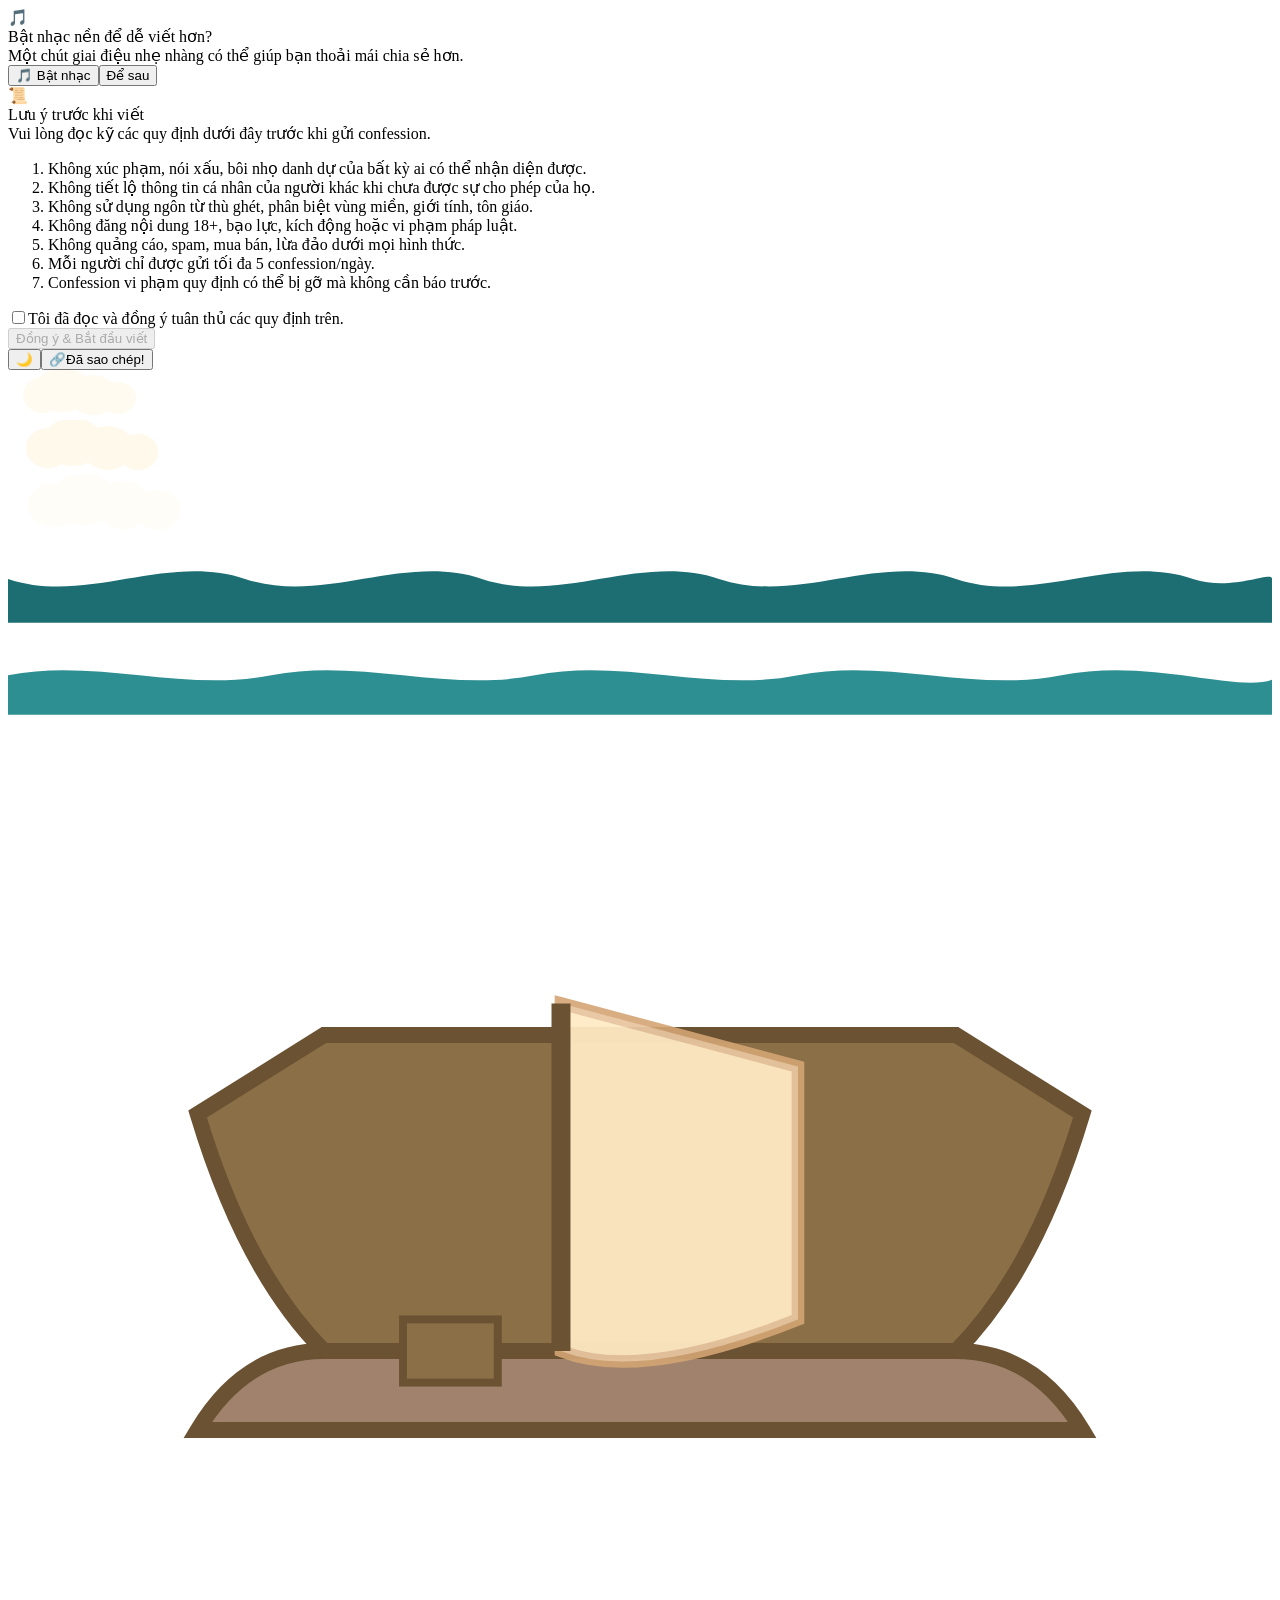
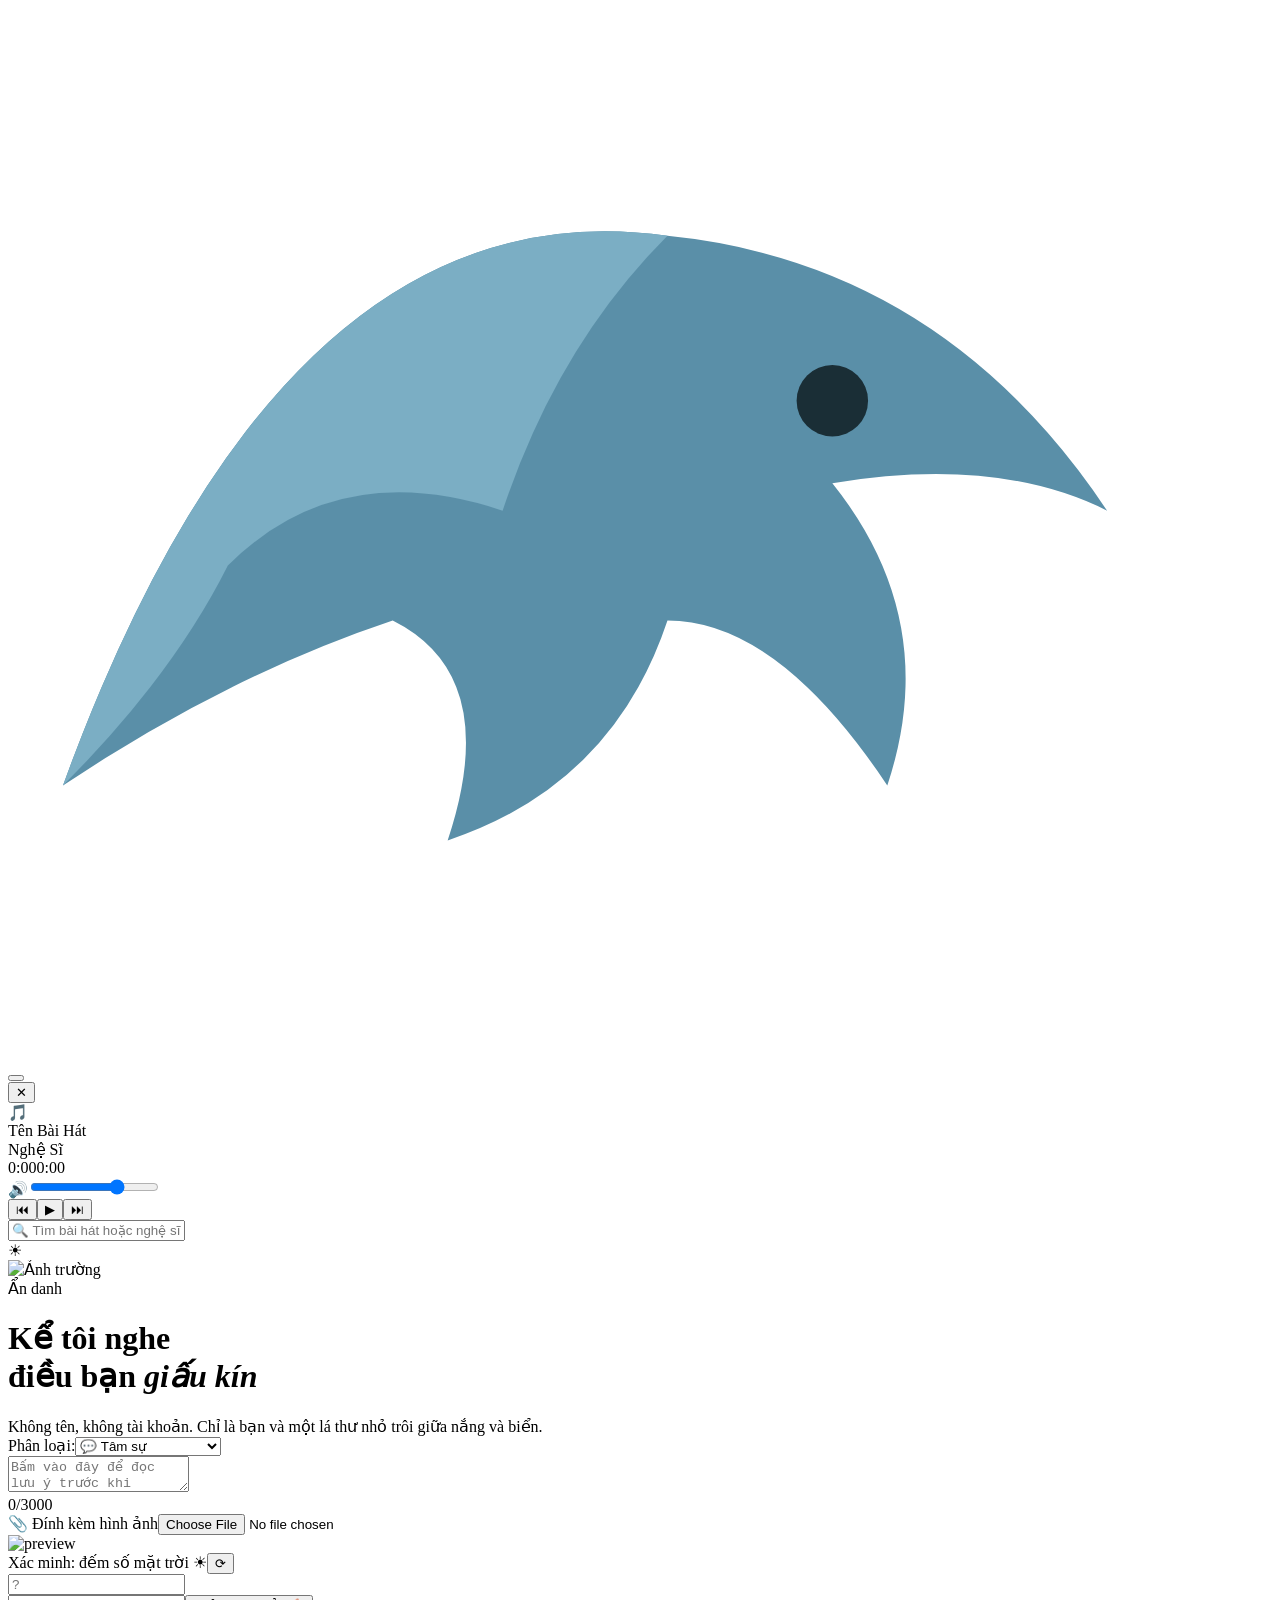
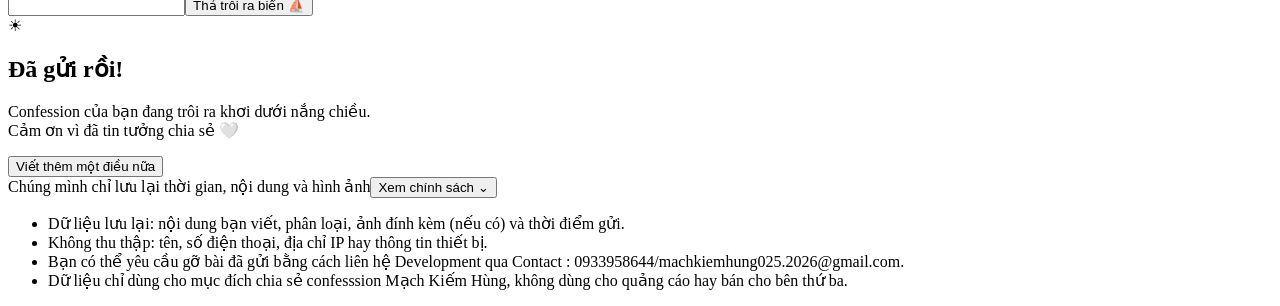
==== commit a68b149f: "Rename index-2.html to index.html" ====
--- a/index.html
+++ b/index.html
@@ -1 +1,3202 @@
-<!DOCTYPE html><html lang="vi"><head><meta charset="UTF-8" /><meta name="viewport" content="width=device-width, initial-scale=1.0" /><title>Tâm Sự Dưới Nắng — Confession Ẩn Danh</title><meta name="description" content="Nơi bạn kể những điều giấu kín — ẩn danh, không tài khoản, không lưu thông tin thiết bị. Chỉ là bạn và một lá thư nhỏ trôi giữa nắng và biển." /><meta property="og:type" content="website" /><meta property="og:title" content="Tâm Sự Dưới Nắng — Confession Ẩn Danh" /><meta property="og:description" content="Kể tôi nghe điều bạn giấu kín — không tên, không tài khoản. Gửi confession ẩn danh dễ dàng, an toàn." /><meta property="og:image" content="og-image.jpg" /><meta property="og:url" content="cfsmkh.meorap.site" /><meta property="og:locale" content="vi_VN" /><meta name="twitter:card" content="summary_large_image" /><meta name="twitter:title" content="Tâm Sự Dưới Nắng — Confession Ẩn Danh" /><meta name="twitter:description" content="Kể tôi nghe điều bạn giấu kín — không tên, không tài khoản." /><meta name="twitter:image" content="og-image.jpg" /><link rel="manifest" href="manifest.json" /><meta name="theme-color" content="#FF9F68" /><link rel="icon" href="icon-192.png" /><link rel="apple-touch-icon" href="icon-192.png" /><link rel="preconnect" href="https://fonts.googleapis.com"><link rel="preconnect" href="https://fonts.gstatic.com" crossorigin><link href="https://fonts.googleapis.com/css2?family=Fraunces:ital,opsz,wght@0,9..144,300;0,9..144,400;0,9..144,500;0,9..144,600;0,9..144,700;0,9..144,900;1,9..144,400;1,9..144,500;1,9..144,600&family=Be+Vietnam+Pro:wght@300;400;500;600;700;800&display=swap" rel="stylesheet"><link rel="stylesheet" href="style.css"></head><body><div class="music-suggest-overlay" id="musicSuggestOverlay"><div class="music-suggest-card"><div class="music-suggest-icon">🎵</div><div class="music-suggest-title">Bật nhạc nền để dễ viết hơn?</div><div class="music-suggest-text">Một chút giai điệu nhẹ nhàng có thể giúp bạn thoải mái chia sẻ hơn.</div><div class="music-suggest-actions"><button type="button" id="musicSuggestYes" class="music-suggest-btn primary">🎵 Bật nhạc</button><button type="button" id="musicSuggestNo" class="music-suggest-btn">Để sau</button></div></div></div><div class="rules-overlay" id="rulesOverlay"><div class="rules-card"><div class="rules-icon">📜</div><div class="rules-title">Lưu ý trước khi viết</div><div class="rules-text">Vui lòng đọc kỹ các quy định dưới đây trước khi gửi confession.</div><div class="rules-list" id="rulesList"><ol><li>Không xúc phạm, nói xấu, bôi nhọ danh dự của bất kỳ ai có thể nhận diện được.</li><li>Không tiết lộ thông tin cá nhân của người khác khi chưa được sự cho phép của họ.</li><li>Không sử dụng ngôn từ thù ghét, phân biệt vùng miền, giới tính, tôn giáo.</li><li>Không đăng nội dung 18+, bạo lực, kích động hoặc vi phạm pháp luật.</li><li>Không quảng cáo, spam, mua bán, lừa đảo dưới mọi hình thức.</li><li>Mỗi người chỉ được gửi tối đa 5 confession/ngày.</li><li>Confession vi phạm quy định có thể bị gỡ mà không cần báo trước.</li></ol></div><label class="rules-check-row"><input type="checkbox" id="rulesCheckbox" /><span>Tôi đã đọc và đồng ý tuân thủ các quy định trên.</span></label><div class="rules-actions"><button type="button" id="rulesAcceptBtn" class="rules-accept-btn" disabled>Đồng ý &amp; Bắt đầu viết</button></div></div></div><div class="top-toolbar"><button class="toolbar-btn" id="darkModeBtn" title="Chế độ tối/sáng">🌙</button><button class="toolbar-btn" id="shareBtn" title="Chia sẻ trang">🔗<span class="copied-badge" id="copiedBadge">Đã sao chép!</span></button></div><div class="sky" id="sky"></div><div class="rays"></div><div class="holo-sweep"></div><div class="encourage-toast" id="encourageToast"></div><div class="sun"></div><div class="horizon-glow"></div><div class="cloud cloud-back" style="top: 15%; width: 140px; height: 50px;"><svg viewBox="0 0 140 50" xmlns="http://www.w3.org/2000/svg" preserveAspectRatio="xMidYMid meet"><ellipse cx="35" cy="25" rx="20" ry="18" fill="#FFFBF0"/><ellipse cx="55" cy="20" rx="28" ry="22" fill="#FFFBF0"/><ellipse cx="85" cy="25" rx="24" ry="20" fill="#FFFBF0"/><ellipse cx="110" cy="28" rx="18" ry="16" fill="#FFFBF0"/></svg></div><div class="cloud cloud-mid" style="top: 28%; width: 160px; height: 55px;"><svg viewBox="0 0 160 55" xmlns="http://www.w3.org/2000/svg" preserveAspectRatio="xMidYMid meet"><ellipse cx="40" cy="28" rx="22" ry="20" fill="#FFF9EB"/><ellipse cx="65" cy="22" rx="30" ry="24" fill="#FFF9EB"/><ellipse cx="100" cy="28" rx="26" ry="22" fill="#FFF9EB"/><ellipse cx="130" cy="32" rx="20" ry="18" fill="#FFF9EB"/></svg></div><div class="cloud cloud-front" style="top: 40%; width: 180px; height: 60px;"><svg viewBox="0 0 180 60" xmlns="http://www.w3.org/2000/svg" preserveAspectRatio="xMidYMid meet"><ellipse cx="45" cy="30" rx="25" ry="22" fill="#FFFDF8"/><ellipse cx="75" cy="24" rx="32" ry="26" fill="#FFFDF8"/><ellipse cx="115" cy="30" rx="28" ry="24" fill="#FFFDF8"/><ellipse cx="150" cy="35" rx="22" ry="20" fill="#FFFDF8"/></svg></div><div class="sea-wrap"><div class="sea-base"></div><div class="wave wave-back"><svg viewBox="0 0 2880 200" preserveAspectRatio="none" xmlns="http://www.w3.org/2000/svg"><path d="M0,100 C180,160 360,40 540,100 C720,160 900,40 1080,100 C1260,160 1440,40 1620,100 C1800,160 1980,40 2160,100 C2340,160 2520,40 2700,100 C2790,130 2880,80 2880,100 L2880,200 L0,200 Z" fill="#1C6E73"/></svg></div><div class="wave wave-mid"><svg viewBox="0 0 2880 200" preserveAspectRatio="none" xmlns="http://www.w3.org/2000/svg"><path d="M0,110 C200,70 400,150 600,110 C800,70 1000,150 1200,110 C1400,70 1600,150 1800,110 C2000,70 2200,150 2400,110 C2600,70 2800,150 2880,120 L2880,200 L0,200 Z" fill="#2E8F92"/></svg></div><div class="reflection"></div></div><div class="boat"><svg viewBox="0 0 80 60" xmlns="http://www.w3.org/2000/svg" preserveAspectRatio="xMidYMid meet"><path d="M 20 40 Q 15 35 12 25 L 20 20 L 60 20 L 68 25 Q 65 35 60 40 Z" fill="#8B6F47" stroke="#6B5232" stroke-width="1"/><path d="M 20 40 Q 15 40 12 45 L 68 45 Q 65 40 60 40 Z" fill="#A0826D" stroke="#6B5232" stroke-width="1"/><path d="M 35 18 L 50 22 L 50 38 Q 40 42 35 40 Z" fill="#FFE5B4" stroke="#D4A574" stroke-width="0.8" opacity="0.9"/><path d="M 35 18 L 50 22 L 50 38 Q 40 42 35 40 Z" fill="#FFF0D9" stroke="none" opacity="0.4"/><line x1="35" y1="18" x2="35" y2="40" stroke="#6B5232" stroke-width="1.2"/><rect x="25" y="38" width="6" height="4" fill="#8B6F47" stroke="#6B5232" stroke-width="0.5"/></svg></div><div class="dolphin"><svg viewBox="0 0 46 36" xmlns="http://www.w3.org/2000/svg"><path d="M2,26 Q10,4 24,6 Q34,7 40,16 Q36,14 30,15 Q34,20 32,26 Q28,20 24,20 Q22,26 16,28 Q18,22 14,20 Q8,22 2,26 Z" fill="#5A8FA8"/><path d="M2,26 Q10,4 24,6 Q20,10 18,16 Q12,14 8,18 Q6,22 2,26 Z" fill="#7BAEC4"/><circle cx="30" cy="12" r="1.3" fill="#1A2E36"/></svg></div><button class="music-btn" id="musicBtn" title="Mở trình phát nhạc"></button><audio id="bgMusic" preload="none"></audio><div class="player-modal" id="playerModal"><div class="player-card"><button class="player-close" id="playerClose">✕</button><div class="album-art" id="albumArt"><span>🎵</span></div><div class="player-title" id="playerTitle">Tên Bài Hát</div><div class="player-artist" id="playerArtist">Nghệ Sĩ</div><div class="progress-bar" id="progressBar"><div class="progress-fill" id="progressFill"></div></div><div class="progress-time"><span id="currentTime">0:00</span><span id="duration">0:00</span></div><div class="volume-control"><span class="volume-icon">🔊</span><input type="range" class="volume-slider" id="volumeSlider" min="0" max="100" value="70" /></div><div class="player-controls"><button class="player-btn" id="prevBtn" title="Bài trước">⏮</button><button class="player-btn play-pause" id="playPauseBtn" title="Phát/Tạm dừng">▶</button><button class="player-btn" id="nextBtn" title="Bài sau">⏭</button></div><div class="playlist-search-row"><input type="text" id="playlistSearch" class="playlist-search" placeholder="🔍 Tìm bài hát hoặc nghệ sĩ..." /></div><div class="playlist-list" id="playlistList"></div></div></div><div class="stack"><div class="card" id="card"><div class="seal">☀</div><div id="formView"><div class="school-banner" id="schoolBanner"><img id="schoolBannerImg" src="school-banner.jpg" alt="Ảnh trường" /></div><div class="eyebrow">Ẩn danh</div><h1>Kể tôi nghe<br>điều bạn <em>giấu kín</em></h1><div class="subtitle">Không tên, không tài khoản. Chỉ là bạn và một lá thư nhỏ trôi giữa nắng và biển.</div><div class="category-row"><label for="categorySelect" class="category-label">Phân loại:</label><select id="categorySelect" class="category-select"><option value="Tâm sự">💬 Tâm sự</option><option value="Tình cảm">❤️ Tình cảm</option><option value="Học tập">📚 Học tập</option><option value="Góc ẩn danh">🔎Tìm đồ/Tìm người</option><option value="Góc ẩn danh">👤Xin mạng xã hội</option><option value="Khác">✨ Khác</option></select></div><textarea id="content" placeholder="Bấm vào đây để đọc lưu ý trước khi viết..." maxlength="3000" readonly></textarea><div class="char-counter" id="charCounter">0/3000</div><div class="file-row"><label class="file-label" for="imageInput">📎 <span id="fileLabelText">Đính kèm hình ảnh</span></label><input type="file" id="imageInput" accept="image/*" /><div class="polaroid" id="polaroid"><img id="preview" alt="preview" /></div></div><div class="captcha-row"><div class="captcha-label"><span>Xác minh: đếm số mặt trời ☀</span><button type="button" class="captcha-refresh" id="captchaRefresh" title="Đổi câu hỏi khác">⟳</button></div><div class="captcha-challenge"><div class="captcha-suns" id="captchaSuns"></div><input type="text" inputmode="numeric" class="captcha-input" id="captchaInput" placeholder="?" maxlength="2" /></div></div><input type="text" class="honeypot" id="website" name="website" tabindex="-1" autocomplete="off" /><button class="submit" id="submitBtn"><span id="submitBtnText">Thả trôi ra biển ⛵</span></button><div class="status" id="status"></div></div><div class="success-view" id="successView"><div class="glow-circle">☀</div><h2>Đã gửi rồi!</h2><p>Confession của bạn đang trôi ra khơi dưới nắng chiều.<br>Cảm ơn vì đã tin tưởng chia sẻ 🤍</p><button id="againBtn">Viết thêm một điều nữa</button></div><div class="note">Chúng mình chỉ lưu lại thời gian, nội dung và hình ảnh<button type="button" class="privacy-toggle" id="privacyToggle">Xem chính sách ⌄</button><div class="privacy-details" id="privacyDetails"><ul><li>Dữ liệu lưu lại: nội dung bạn viết, phân loại, ảnh đính kèm (nếu có) và thời điểm gửi.</li><li>Không thu thập: tên, số điện thoại, địa chỉ IP hay thông tin thiết bị.</li><li>Bạn có thể yêu cầu gỡ bài đã gửi bằng cách liên hệ Development qua Contact : 0933958644/machkiemhung025.2026@gmail.com.</li><li>Dữ liệu chỉ dùng cho mục đích chia sẻ confesssion Mạch Kiếm Hùng, không dùng cho quảng cáo hay bán cho bên thứ ba.</li></ul></div></div></div></div><script src="script.js" defer></script></body></html>
+<!DOCTYPE html><html lang="vi"><head>
+<!-- TÒ MÒ LÀM GÌ CÚT RA NGOÀI ĐÊ | WEB DEVELOPMENT : NGUYEN PHUOC THANH TÒ MÒ LÀM GÌ CÚT RA NGOÀI ĐÊ | WEB DEVELOPMENT : NGUYEN PHUOC THANH TÒ MÒ LÀM GÌ CÚT RA NGOÀI ĐÊ | WEB DEVELOPMENT : NGUYEN PHUOC THANH -->
+<!-- TÒ MÒ LÀM GÌ CÚT RA NGOÀI ĐÊ | WEB DEVELOPMENT : NGUYEN PHUOC THANH -->
+<!-- TÒ MÒ LÀM GÌ CÚT RA NGOÀI ĐÊ | WEB DEVELOPMENT : NGUYEN PHUOC THANH TÒ MÒ LÀM GÌ CÚT RA NGOÀI ĐÊ | WEB DEVELOPMENT : NGUYEN PHUOC THANH TÒ MÒ LÀM GÌ CÚT RA NGOÀI ĐÊ | WEB DEVELOPMENT : NGUYEN PHUOC THANH -->
+<!-- TÒ MÒ LÀM GÌ CÚT RA NGOÀI ĐÊ | WEB DEVELOPMENT : NGUYEN PHUOC THANH TÒ MÒ LÀM GÌ CÚT RA NGOÀI ĐÊ | WEB DEVELOPMENT : NGUYEN PHUOC THANH -->
+<!-- TÒ MÒ LÀM GÌ CÚT RA NGOÀI ĐÊ | WEB DEVELOPMENT : NGUYEN PHUOC THANH TÒ MÒ LÀM GÌ CÚT RA NGOÀI ĐÊ | WEB DEVELOPMENT : NGUYEN PHUOC THANH TÒ MÒ LÀM GÌ CÚT RA NGOÀI ĐÊ | WEB DEVELOPMENT : NGUYEN PHUOC THANH -->
+<!-- TÒ MÒ LÀM GÌ CÚT RA NGOÀI ĐÊ | WEB DEVELOPMENT : NGUYEN PHUOC THANH TÒ MÒ LÀM GÌ CÚT RA NGOÀI ĐÊ | WEB DEVELOPMENT : NGUYEN PHUOC THANH TÒ MÒ LÀM GÌ CÚT RA NGOÀI ĐÊ | WEB DEVELOPMENT : NGUYEN PHUOC THANH -->
+<!-- TÒ MÒ LÀM GÌ CÚT RA NGOÀI ĐÊ | WEB DEVELOPMENT : NGUYEN PHUOC THANH TÒ MÒ LÀM GÌ CÚT RA NGOÀI ĐÊ | WEB DEVELOPMENT : NGUYEN PHUOC THANH TÒ MÒ LÀM GÌ CÚT RA NGOÀI ĐÊ | WEB DEVELOPMENT : NGUYEN PHUOC THANH -->
+<!-- TÒ MÒ LÀM GÌ CÚT RA NGOÀI ĐÊ | WEB DEVELOPMENT : NGUYEN PHUOC THANH -->
+<!-- TÒ MÒ LÀM GÌ CÚT RA NGOÀI ĐÊ | WEB DEVELOPMENT : NGUYEN PHUOC THANH TÒ MÒ LÀM GÌ CÚT RA NGOÀI ĐÊ | WEB DEVELOPMENT : NGUYEN PHUOC THANH -->
+<!-- TÒ MÒ LÀM GÌ CÚT RA NGOÀI ĐÊ | WEB DEVELOPMENT : NGUYEN PHUOC THANH TÒ MÒ LÀM GÌ CÚT RA NGOÀI ĐÊ | WEB DEVELOPMENT : NGUYEN PHUOC THANH -->
+<!-- TÒ MÒ LÀM GÌ CÚT RA NGOÀI ĐÊ | WEB DEVELOPMENT : NGUYEN PHUOC THANH TÒ MÒ LÀM GÌ CÚT RA NGOÀI ĐÊ | WEB DEVELOPMENT : NGUYEN PHUOC THANH TÒ MÒ LÀM GÌ CÚT RA NGOÀI ĐÊ | WEB DEVELOPMENT : NGUYEN PHUOC THANH -->
+<!-- TÒ MÒ LÀM GÌ CÚT RA NGOÀI ĐÊ | WEB DEVELOPMENT : NGUYEN PHUOC THANH -->
+<!-- TÒ MÒ LÀM GÌ CÚT RA NGOÀI ĐÊ | WEB DEVELOPMENT : NGUYEN PHUOC THANH TÒ MÒ LÀM GÌ CÚT RA NGOÀI ĐÊ | WEB DEVELOPMENT : NGUYEN PHUOC THANH -->
+<!-- TÒ MÒ LÀM GÌ CÚT RA NGOÀI ĐÊ | WEB DEVELOPMENT : NGUYEN PHUOC THANH -->
+<!-- TÒ MÒ LÀM GÌ CÚT RA NGOÀI ĐÊ | WEB DEVELOPMENT : NGUYEN PHUOC THANH TÒ MÒ LÀM GÌ CÚT RA NGOÀI ĐÊ | WEB DEVELOPMENT : NGUYEN PHUOC THANH -->
+<!-- TÒ MÒ LÀM GÌ CÚT RA NGOÀI ĐÊ | WEB DEVELOPMENT : NGUYEN PHUOC THANH -->
+<!-- TÒ MÒ LÀM GÌ CÚT RA NGOÀI ĐÊ | WEB DEVELOPMENT : NGUYEN PHUOC THANH -->
+<!-- TÒ MÒ LÀM GÌ CÚT RA NGOÀI ĐÊ | WEB DEVELOPMENT : NGUYEN PHUOC THANH TÒ MÒ LÀM GÌ CÚT RA NGOÀI ĐÊ | WEB DEVELOPMENT : NGUYEN PHUOC THANH TÒ MÒ LÀM GÌ CÚT RA NGOÀI ĐÊ | WEB DEVELOPMENT : NGUYEN PHUOC THANH -->
+<!-- TÒ MÒ LÀM GÌ CÚT RA NGOÀI ĐÊ | WEB DEVELOPMENT : NGUYEN PHUOC THANH TÒ MÒ LÀM GÌ CÚT RA NGOÀI ĐÊ | WEB DEVELOPMENT : NGUYEN PHUOC THANH TÒ MÒ LÀM GÌ CÚT RA NGOÀI ĐÊ | WEB DEVELOPMENT : NGUYEN PHUOC THANH -->
+<!-- TÒ MÒ LÀM GÌ CÚT RA NGOÀI ĐÊ | WEB DEVELOPMENT : NGUYEN PHUOC THANH TÒ MÒ LÀM GÌ CÚT RA NGOÀI ĐÊ | WEB DEVELOPMENT : NGUYEN PHUOC THANH -->
+<!-- TÒ MÒ LÀM GÌ CÚT RA NGOÀI ĐÊ | WEB DEVELOPMENT : NGUYEN PHUOC THANH -->
+<!-- TÒ MÒ LÀM GÌ CÚT RA NGOÀI ĐÊ | WEB DEVELOPMENT : NGUYEN PHUOC THANH TÒ MÒ LÀM GÌ CÚT RA NGOÀI ĐÊ | WEB DEVELOPMENT : NGUYEN PHUOC THANH -->
+<!-- TÒ MÒ LÀM GÌ CÚT RA NGOÀI ĐÊ | WEB DEVELOPMENT : NGUYEN PHUOC THANH TÒ MÒ LÀM GÌ CÚT RA NGOÀI ĐÊ | WEB DEVELOPMENT : NGUYEN PHUOC THANH -->
+<!-- TÒ MÒ LÀM GÌ CÚT RA NGOÀI ĐÊ | WEB DEVELOPMENT : NGUYEN PHUOC THANH -->
+<!-- TÒ MÒ LÀM GÌ CÚT RA NGOÀI ĐÊ | WEB DEVELOPMENT : NGUYEN PHUOC THANH TÒ MÒ LÀM GÌ CÚT RA NGOÀI ĐÊ | WEB DEVELOPMENT : NGUYEN PHUOC THANH TÒ MÒ LÀM GÌ CÚT RA NGOÀI ĐÊ | WEB DEVELOPMENT : NGUYEN PHUOC THANH -->
+<!-- TÒ MÒ LÀM GÌ CÚT RA NGOÀI ĐÊ | WEB DEVELOPMENT : NGUYEN PHUOC THANH -->
+<!-- TÒ MÒ LÀM GÌ CÚT RA NGOÀI ĐÊ | WEB DEVELOPMENT : NGUYEN PHUOC THANH TÒ MÒ LÀM GÌ CÚT RA NGOÀI ĐÊ | WEB DEVELOPMENT : NGUYEN PHUOC THANH TÒ MÒ LÀM GÌ CÚT RA NGOÀI ĐÊ | WEB DEVELOPMENT : NGUYEN PHUOC THANH -->
+<!-- TÒ MÒ LÀM GÌ CÚT RA NGOÀI ĐÊ | WEB DEVELOPMENT : NGUYEN PHUOC THANH TÒ MÒ LÀM GÌ CÚT RA NGOÀI ĐÊ | WEB DEVELOPMENT : NGUYEN PHUOC THANH -->
+<!-- TÒ MÒ LÀM GÌ CÚT RA NGOÀI ĐÊ | WEB DEVELOPMENT : NGUYEN PHUOC THANH TÒ MÒ LÀM GÌ CÚT RA NGOÀI ĐÊ | WEB DEVELOPMENT : NGUYEN PHUOC THANH -->
+<!-- TÒ MÒ LÀM GÌ CÚT RA NGOÀI ĐÊ | WEB DEVELOPMENT : NGUYEN PHUOC THANH TÒ MÒ LÀM GÌ CÚT RA NGOÀI ĐÊ | WEB DEVELOPMENT : NGUYEN PHUOC THANH TÒ MÒ LÀM GÌ CÚT RA NGOÀI ĐÊ | WEB DEVELOPMENT : NGUYEN PHUOC THANH -->
+<!-- TÒ MÒ LÀM GÌ CÚT RA NGOÀI ĐÊ | WEB DEVELOPMENT : NGUYEN PHUOC THANH -->
+<!-- TÒ MÒ LÀM GÌ CÚT RA NGOÀI ĐÊ | WEB DEVELOPMENT : NGUYEN PHUOC THANH -->
+<!-- TÒ MÒ LÀM GÌ CÚT RA NGOÀI ĐÊ | WEB DEVELOPMENT : NGUYEN PHUOC THANH -->
+<!-- TÒ MÒ LÀM GÌ CÚT RA NGOÀI ĐÊ | WEB DEVELOPMENT : NGUYEN PHUOC THANH -->
+<!-- TÒ MÒ LÀM GÌ CÚT RA NGOÀI ĐÊ | WEB DEVELOPMENT : NGUYEN PHUOC THANH TÒ MÒ LÀM GÌ CÚT RA NGOÀI ĐÊ | WEB DEVELOPMENT : NGUYEN PHUOC THANH -->
+<!-- TÒ MÒ LÀM GÌ CÚT RA NGOÀI ĐÊ | WEB DEVELOPMENT : NGUYEN PHUOC THANH TÒ MÒ LÀM GÌ CÚT RA NGOÀI ĐÊ | WEB DEVELOPMENT : NGUYEN PHUOC THANH -->
+<!-- TÒ MÒ LÀM GÌ CÚT RA NGOÀI ĐÊ | WEB DEVELOPMENT : NGUYEN PHUOC THANH TÒ MÒ LÀM GÌ CÚT RA NGOÀI ĐÊ | WEB DEVELOPMENT : NGUYEN PHUOC THANH TÒ MÒ LÀM GÌ CÚT RA NGOÀI ĐÊ | WEB DEVELOPMENT : NGUYEN PHUOC THANH -->
+<!-- TÒ MÒ LÀM GÌ CÚT RA NGOÀI ĐÊ | WEB DEVELOPMENT : NGUYEN PHUOC THANH TÒ MÒ LÀM GÌ CÚT RA NGOÀI ĐÊ | WEB DEVELOPMENT : NGUYEN PHUOC THANH -->
+<!-- TÒ MÒ LÀM GÌ CÚT RA NGOÀI ĐÊ | WEB DEVELOPMENT : NGUYEN PHUOC THANH TÒ MÒ LÀM GÌ CÚT RA NGOÀI ĐÊ | WEB DEVELOPMENT : NGUYEN PHUOC THANH -->
+<!-- TÒ MÒ LÀM GÌ CÚT RA NGOÀI ĐÊ | WEB DEVELOPMENT : NGUYEN PHUOC THANH TÒ MÒ LÀM GÌ CÚT RA NGOÀI ĐÊ | WEB DEVELOPMENT : NGUYEN PHUOC THANH -->
+<!-- TÒ MÒ LÀM GÌ CÚT RA NGOÀI ĐÊ | WEB DEVELOPMENT : NGUYEN PHUOC THANH -->
+<!-- TÒ MÒ LÀM GÌ CÚT RA NGOÀI ĐÊ | WEB DEVELOPMENT : NGUYEN PHUOC THANH TÒ MÒ LÀM GÌ CÚT RA NGOÀI ĐÊ | WEB DEVELOPMENT : NGUYEN PHUOC THANH TÒ MÒ LÀM GÌ CÚT RA NGOÀI ĐÊ | WEB DEVELOPMENT : NGUYEN PHUOC THANH -->
+<!-- TÒ MÒ LÀM GÌ CÚT RA NGOÀI ĐÊ | WEB DEVELOPMENT : NGUYEN PHUOC THANH -->
+<!-- TÒ MÒ LÀM GÌ CÚT RA NGOÀI ĐÊ | WEB DEVELOPMENT : NGUYEN PHUOC THANH TÒ MÒ LÀM GÌ CÚT RA NGOÀI ĐÊ | WEB DEVELOPMENT : NGUYEN PHUOC THANH -->
+<!-- TÒ MÒ LÀM GÌ CÚT RA NGOÀI ĐÊ | WEB DEVELOPMENT : NGUYEN PHUOC THANH -->
+<!-- TÒ MÒ LÀM GÌ CÚT RA NGOÀI ĐÊ | WEB DEVELOPMENT : NGUYEN PHUOC THANH -->
+<!-- TÒ MÒ LÀM GÌ CÚT RA NGOÀI ĐÊ | WEB DEVELOPMENT : NGUYEN PHUOC THANH -->
+<!-- TÒ MÒ LÀM GÌ CÚT RA NGOÀI ĐÊ | WEB DEVELOPMENT : NGUYEN PHUOC THANH TÒ MÒ LÀM GÌ CÚT RA NGOÀI ĐÊ | WEB DEVELOPMENT : NGUYEN PHUOC THANH TÒ MÒ LÀM GÌ CÚT RA NGOÀI ĐÊ | WEB DEVELOPMENT : NGUYEN PHUOC THANH -->
+<!-- TÒ MÒ LÀM GÌ CÚT RA NGOÀI ĐÊ | WEB DEVELOPMENT : NGUYEN PHUOC THANH TÒ MÒ LÀM GÌ CÚT RA NGOÀI ĐÊ | WEB DEVELOPMENT : NGUYEN PHUOC THANH -->
+<!-- TÒ MÒ LÀM GÌ CÚT RA NGOÀI ĐÊ | WEB DEVELOPMENT : NGUYEN PHUOC THANH -->
+<!-- TÒ MÒ LÀM GÌ CÚT RA NGOÀI ĐÊ | WEB DEVELOPMENT : NGUYEN PHUOC THANH TÒ MÒ LÀM GÌ CÚT RA NGOÀI ĐÊ | WEB DEVELOPMENT : NGUYEN PHUOC THANH TÒ MÒ LÀM GÌ CÚT RA NGOÀI ĐÊ | WEB DEVELOPMENT : NGUYEN PHUOC THANH -->
+<!-- TÒ MÒ LÀM GÌ CÚT RA NGOÀI ĐÊ | WEB DEVELOPMENT : NGUYEN PHUOC THANH TÒ MÒ LÀM GÌ CÚT RA NGOÀI ĐÊ | WEB DEVELOPMENT : NGUYEN PHUOC THANH -->
+<!-- TÒ MÒ LÀM GÌ CÚT RA NGOÀI ĐÊ | WEB DEVELOPMENT : NGUYEN PHUOC THANH -->
+<!-- TÒ MÒ LÀM GÌ CÚT RA NGOÀI ĐÊ | WEB DEVELOPMENT : NGUYEN PHUOC THANH TÒ MÒ LÀM GÌ CÚT RA NGOÀI ĐÊ | WEB DEVELOPMENT : NGUYEN PHUOC THANH -->
+<!-- TÒ MÒ LÀM GÌ CÚT RA NGOÀI ĐÊ | WEB DEVELOPMENT : NGUYEN PHUOC THANH TÒ MÒ LÀM GÌ CÚT RA NGOÀI ĐÊ | WEB DEVELOPMENT : NGUYEN PHUOC THANH -->
+<!-- TÒ MÒ LÀM GÌ CÚT RA NGOÀI ĐÊ | WEB DEVELOPMENT : NGUYEN PHUOC THANH TÒ MÒ LÀM GÌ CÚT RA NGOÀI ĐÊ | WEB DEVELOPMENT : NGUYEN PHUOC THANH -->
+<!-- TÒ MÒ LÀM GÌ CÚT RA NGOÀI ĐÊ | WEB DEVELOPMENT : NGUYEN PHUOC THANH TÒ MÒ LÀM GÌ CÚT RA NGOÀI ĐÊ | WEB DEVELOPMENT : NGUYEN PHUOC THANH TÒ MÒ LÀM GÌ CÚT RA NGOÀI ĐÊ | WEB DEVELOPMENT : NGUYEN PHUOC THANH -->
+<!-- TÒ MÒ LÀM GÌ CÚT RA NGOÀI ĐÊ | WEB DEVELOPMENT : NGUYEN PHUOC THANH TÒ MÒ LÀM GÌ CÚT RA NGOÀI ĐÊ | WEB DEVELOPMENT : NGUYEN PHUOC THANH -->
+<!-- TÒ MÒ LÀM GÌ CÚT RA NGOÀI ĐÊ | WEB DEVELOPMENT : NGUYEN PHUOC THANH TÒ MÒ LÀM GÌ CÚT RA NGOÀI ĐÊ | WEB DEVELOPMENT : NGUYEN PHUOC THANH -->
+<!-- TÒ MÒ LÀM GÌ CÚT RA NGOÀI ĐÊ | WEB DEVELOPMENT : NGUYEN PHUOC THANH TÒ MÒ LÀM GÌ CÚT RA NGOÀI ĐÊ | WEB DEVELOPMENT : NGUYEN PHUOC THANH -->
+<!-- TÒ MÒ LÀM GÌ CÚT RA NGOÀI ĐÊ | WEB DEVELOPMENT : NGUYEN PHUOC THANH TÒ MÒ LÀM GÌ CÚT RA NGOÀI ĐÊ | WEB DEVELOPMENT : NGUYEN PHUOC THANH -->
+<!-- TÒ MÒ LÀM GÌ CÚT RA NGOÀI ĐÊ | WEB DEVELOPMENT : NGUYEN PHUOC THANH TÒ MÒ LÀM GÌ CÚT RA NGOÀI ĐÊ | WEB DEVELOPMENT : NGUYEN PHUOC THANH TÒ MÒ LÀM GÌ CÚT RA NGOÀI ĐÊ | WEB DEVELOPMENT : NGUYEN PHUOC THANH -->
+<!-- TÒ MÒ LÀM GÌ CÚT RA NGOÀI ĐÊ | WEB DEVELOPMENT : NGUYEN PHUOC THANH -->
+<!-- TÒ MÒ LÀM GÌ CÚT RA NGOÀI ĐÊ | WEB DEVELOPMENT : NGUYEN PHUOC THANH TÒ MÒ LÀM GÌ CÚT RA NGOÀI ĐÊ | WEB DEVELOPMENT : NGUYEN PHUOC THANH -->
+<!-- TÒ MÒ LÀM GÌ CÚT RA NGOÀI ĐÊ | WEB DEVELOPMENT : NGUYEN PHUOC THANH TÒ MÒ LÀM GÌ CÚT RA NGOÀI ĐÊ | WEB DEVELOPMENT : NGUYEN PHUOC THANH TÒ MÒ LÀM GÌ CÚT RA NGOÀI ĐÊ | WEB DEVELOPMENT : NGUYEN PHUOC THANH -->
+<!-- TÒ MÒ LÀM GÌ CÚT RA NGOÀI ĐÊ | WEB DEVELOPMENT : NGUYEN PHUOC THANH TÒ MÒ LÀM GÌ CÚT RA NGOÀI ĐÊ | WEB DEVELOPMENT : NGUYEN PHUOC THANH TÒ MÒ LÀM GÌ CÚT RA NGOÀI ĐÊ | WEB DEVELOPMENT : NGUYEN PHUOC THANH -->
+<!-- TÒ MÒ LÀM GÌ CÚT RA NGOÀI ĐÊ | WEB DEVELOPMENT : NGUYEN PHUOC THANH -->
+<!-- TÒ MÒ LÀM GÌ CÚT RA NGOÀI ĐÊ | WEB DEVELOPMENT : NGUYEN PHUOC THANH TÒ MÒ LÀM GÌ CÚT RA NGOÀI ĐÊ | WEB DEVELOPMENT : NGUYEN PHUOC THANH TÒ MÒ LÀM GÌ CÚT RA NGOÀI ĐÊ | WEB DEVELOPMENT : NGUYEN PHUOC THANH -->
+<!-- TÒ MÒ LÀM GÌ CÚT RA NGOÀI ĐÊ | WEB DEVELOPMENT : NGUYEN PHUOC THANH -->
+<!-- TÒ MÒ LÀM GÌ CÚT RA NGOÀI ĐÊ | WEB DEVELOPMENT : NGUYEN PHUOC THANH -->
+<!-- TÒ MÒ LÀM GÌ CÚT RA NGOÀI ĐÊ | WEB DEVELOPMENT : NGUYEN PHUOC THANH -->
+<!-- TÒ MÒ LÀM GÌ CÚT RA NGOÀI ĐÊ | WEB DEVELOPMENT : NGUYEN PHUOC THANH TÒ MÒ LÀM GÌ CÚT RA NGOÀI ĐÊ | WEB DEVELOPMENT : NGUYEN PHUOC THANH -->
+<!-- TÒ MÒ LÀM GÌ CÚT RA NGOÀI ĐÊ | WEB DEVELOPMENT : NGUYEN PHUOC THANH TÒ MÒ LÀM GÌ CÚT RA NGOÀI ĐÊ | WEB DEVELOPMENT : NGUYEN PHUOC THANH TÒ MÒ LÀM GÌ CÚT RA NGOÀI ĐÊ | WEB DEVELOPMENT : NGUYEN PHUOC THANH -->
+<!-- TÒ MÒ LÀM GÌ CÚT RA NGOÀI ĐÊ | WEB DEVELOPMENT : NGUYEN PHUOC THANH TÒ MÒ LÀM GÌ CÚT RA NGOÀI ĐÊ | WEB DEVELOPMENT : NGUYEN PHUOC THANH -->
+<!-- TÒ MÒ LÀM GÌ CÚT RA NGOÀI ĐÊ | WEB DEVELOPMENT : NGUYEN PHUOC THANH -->
+<!-- TÒ MÒ LÀM GÌ CÚT RA NGOÀI ĐÊ | WEB DEVELOPMENT : NGUYEN PHUOC THANH TÒ MÒ LÀM GÌ CÚT RA NGOÀI ĐÊ | WEB DEVELOPMENT : NGUYEN PHUOC THANH -->
+<!-- TÒ MÒ LÀM GÌ CÚT RA NGOÀI ĐÊ | WEB DEVELOPMENT : NGUYEN PHUOC THANH -->
+<!-- TÒ MÒ LÀM GÌ CÚT RA NGOÀI ĐÊ | WEB DEVELOPMENT : NGUYEN PHUOC THANH TÒ MÒ LÀM GÌ CÚT RA NGOÀI ĐÊ | WEB DEVELOPMENT : NGUYEN PHUOC THANH -->
+<!-- TÒ MÒ LÀM GÌ CÚT RA NGOÀI ĐÊ | WEB DEVELOPMENT : NGUYEN PHUOC THANH TÒ MÒ LÀM GÌ CÚT RA NGOÀI ĐÊ | WEB DEVELOPMENT : NGUYEN PHUOC THANH TÒ MÒ LÀM GÌ CÚT RA NGOÀI ĐÊ | WEB DEVELOPMENT : NGUYEN PHUOC THANH -->
+<!-- TÒ MÒ LÀM GÌ CÚT RA NGOÀI ĐÊ | WEB DEVELOPMENT : NGUYEN PHUOC THANH TÒ MÒ LÀM GÌ CÚT RA NGOÀI ĐÊ | WEB DEVELOPMENT : NGUYEN PHUOC THANH -->
+<!-- TÒ MÒ LÀM GÌ CÚT RA NGOÀI ĐÊ | WEB DEVELOPMENT : NGUYEN PHUOC THANH TÒ MÒ LÀM GÌ CÚT RA NGOÀI ĐÊ | WEB DEVELOPMENT : NGUYEN PHUOC THANH -->
+<!-- TÒ MÒ LÀM GÌ CÚT RA NGOÀI ĐÊ | WEB DEVELOPMENT : NGUYEN PHUOC THANH TÒ MÒ LÀM GÌ CÚT RA NGOÀI ĐÊ | WEB DEVELOPMENT : NGUYEN PHUOC THANH -->
+<!-- TÒ MÒ LÀM GÌ CÚT RA NGOÀI ĐÊ | WEB DEVELOPMENT : NGUYEN PHUOC THANH TÒ MÒ LÀM GÌ CÚT RA NGOÀI ĐÊ | WEB DEVELOPMENT : NGUYEN PHUOC THANH TÒ MÒ LÀM GÌ CÚT RA NGOÀI ĐÊ | WEB DEVELOPMENT : NGUYEN PHUOC THANH -->
+<!-- TÒ MÒ LÀM GÌ CÚT RA NGOÀI ĐÊ | WEB DEVELOPMENT : NGUYEN PHUOC THANH TÒ MÒ LÀM GÌ CÚT RA NGOÀI ĐÊ | WEB DEVELOPMENT : NGUYEN PHUOC THANH TÒ MÒ LÀM GÌ CÚT RA NGOÀI ĐÊ | WEB DEVELOPMENT : NGUYEN PHUOC THANH -->
+<!-- TÒ MÒ LÀM GÌ CÚT RA NGOÀI ĐÊ | WEB DEVELOPMENT : NGUYEN PHUOC THANH TÒ MÒ LÀM GÌ CÚT RA NGOÀI ĐÊ | WEB DEVELOPMENT : NGUYEN PHUOC THANH -->
+<!-- TÒ MÒ LÀM GÌ CÚT RA NGOÀI ĐÊ | WEB DEVELOPMENT : NGUYEN PHUOC THANH TÒ MÒ LÀM GÌ CÚT RA NGOÀI ĐÊ | WEB DEVELOPMENT : NGUYEN PHUOC THANH TÒ MÒ LÀM GÌ CÚT RA NGOÀI ĐÊ | WEB DEVELOPMENT : NGUYEN PHUOC THANH -->
+<!-- TÒ MÒ LÀM GÌ CÚT RA NGOÀI ĐÊ | WEB DEVELOPMENT : NGUYEN PHUOC THANH -->
+<!-- TÒ MÒ LÀM GÌ CÚT RA NGOÀI ĐÊ | WEB DEVELOPMENT : NGUYEN PHUOC THANH TÒ MÒ LÀM GÌ CÚT RA NGOÀI ĐÊ | WEB DEVELOPMENT : NGUYEN PHUOC THANH -->
+<!-- TÒ MÒ LÀM GÌ CÚT RA NGOÀI ĐÊ | WEB DEVELOPMENT : NGUYEN PHUOC THANH TÒ MÒ LÀM GÌ CÚT RA NGOÀI ĐÊ | WEB DEVELOPMENT : NGUYEN PHUOC THANH TÒ MÒ LÀM GÌ CÚT RA NGOÀI ĐÊ | WEB DEVELOPMENT : NGUYEN PHUOC THANH -->
+<!-- TÒ MÒ LÀM GÌ CÚT RA NGOÀI ĐÊ | WEB DEVELOPMENT : NGUYEN PHUOC THANH TÒ MÒ LÀM GÌ CÚT RA NGOÀI ĐÊ | WEB DEVELOPMENT : NGUYEN PHUOC THANH TÒ MÒ LÀM GÌ CÚT RA NGOÀI ĐÊ | WEB DEVELOPMENT : NGUYEN PHUOC THANH -->
+<!-- TÒ MÒ LÀM GÌ CÚT RA NGOÀI ĐÊ | WEB DEVELOPMENT : NGUYEN PHUOC THANH -->
+<!-- TÒ MÒ LÀM GÌ CÚT RA NGOÀI ĐÊ | WEB DEVELOPMENT : NGUYEN PHUOC THANH -->
+<!-- TÒ MÒ LÀM GÌ CÚT RA NGOÀI ĐÊ | WEB DEVELOPMENT : NGUYEN PHUOC THANH TÒ MÒ LÀM GÌ CÚT RA NGOÀI ĐÊ | WEB DEVELOPMENT : NGUYEN PHUOC THANH TÒ MÒ LÀM GÌ CÚT RA NGOÀI ĐÊ | WEB DEVELOPMENT : NGUYEN PHUOC THANH -->
+<!-- TÒ MÒ LÀM GÌ CÚT RA NGOÀI ĐÊ | WEB DEVELOPMENT : NGUYEN PHUOC THANH TÒ MÒ LÀM GÌ CÚT RA NGOÀI ĐÊ | WEB DEVELOPMENT : NGUYEN PHUOC THANH -->
+<!-- TÒ MÒ LÀM GÌ CÚT RA NGOÀI ĐÊ | WEB DEVELOPMENT : NGUYEN PHUOC THANH TÒ MÒ LÀM GÌ CÚT RA NGOÀI ĐÊ | WEB DEVELOPMENT : NGUYEN PHUOC THANH -->
+<!-- TÒ MÒ LÀM GÌ CÚT RA NGOÀI ĐÊ | WEB DEVELOPMENT : NGUYEN PHUOC THANH TÒ MÒ LÀM GÌ CÚT RA NGOÀI ĐÊ | WEB DEVELOPMENT : NGUYEN PHUOC THANH TÒ MÒ LÀM GÌ CÚT RA NGOÀI ĐÊ | WEB DEVELOPMENT : NGUYEN PHUOC THANH -->
+<!-- TÒ MÒ LÀM GÌ CÚT RA NGOÀI ĐÊ | WEB DEVELOPMENT : NGUYEN PHUOC THANH TÒ MÒ LÀM GÌ CÚT RA NGOÀI ĐÊ | WEB DEVELOPMENT : NGUYEN PHUOC THANH TÒ MÒ LÀM GÌ CÚT RA NGOÀI ĐÊ | WEB DEVELOPMENT : NGUYEN PHUOC THANH -->
+<!-- TÒ MÒ LÀM GÌ CÚT RA NGOÀI ĐÊ | WEB DEVELOPMENT : NGUYEN PHUOC THANH TÒ MÒ LÀM GÌ CÚT RA NGOÀI ĐÊ | WEB DEVELOPMENT : NGUYEN PHUOC THANH TÒ MÒ LÀM GÌ CÚT RA NGOÀI ĐÊ | WEB DEVELOPMENT : NGUYEN PHUOC THANH -->
+<!-- TÒ MÒ LÀM GÌ CÚT RA NGOÀI ĐÊ | WEB DEVELOPMENT : NGUYEN PHUOC THANH TÒ MÒ LÀM GÌ CÚT RA NGOÀI ĐÊ | WEB DEVELOPMENT : NGUYEN PHUOC THANH TÒ MÒ LÀM GÌ CÚT RA NGOÀI ĐÊ | WEB DEVELOPMENT : NGUYEN PHUOC THANH -->
+<!-- TÒ MÒ LÀM GÌ CÚT RA NGOÀI ĐÊ | WEB DEVELOPMENT : NGUYEN PHUOC THANH TÒ MÒ LÀM GÌ CÚT RA NGOÀI ĐÊ | WEB DEVELOPMENT : NGUYEN PHUOC THANH -->
+<!-- TÒ MÒ LÀM GÌ CÚT RA NGOÀI ĐÊ | WEB DEVELOPMENT : NGUYEN PHUOC THANH TÒ MÒ LÀM GÌ CÚT RA NGOÀI ĐÊ | WEB DEVELOPMENT : NGUYEN PHUOC THANH -->
+<!-- TÒ MÒ LÀM GÌ CÚT RA NGOÀI ĐÊ | WEB DEVELOPMENT : NGUYEN PHUOC THANH TÒ MÒ LÀM GÌ CÚT RA NGOÀI ĐÊ | WEB DEVELOPMENT : NGUYEN PHUOC THANH TÒ MÒ LÀM GÌ CÚT RA NGOÀI ĐÊ | WEB DEVELOPMENT : NGUYEN PHUOC THANH -->
+<!-- TÒ MÒ LÀM GÌ CÚT RA NGOÀI ĐÊ | WEB DEVELOPMENT : NGUYEN PHUOC THANH TÒ MÒ LÀM GÌ CÚT RA NGOÀI ĐÊ | WEB DEVELOPMENT : NGUYEN PHUOC THANH -->
+<!-- TÒ MÒ LÀM GÌ CÚT RA NGOÀI ĐÊ | WEB DEVELOPMENT : NGUYEN PHUOC THANH -->
+<!-- TÒ MÒ LÀM GÌ CÚT RA NGOÀI ĐÊ | WEB DEVELOPMENT : NGUYEN PHUOC THANH TÒ MÒ LÀM GÌ CÚT RA NGOÀI ĐÊ | WEB DEVELOPMENT : NGUYEN PHUOC THANH TÒ MÒ LÀM GÌ CÚT RA NGOÀI ĐÊ | WEB DEVELOPMENT : NGUYEN PHUOC THANH -->
+<!-- TÒ MÒ LÀM GÌ CÚT RA NGOÀI ĐÊ | WEB DEVELOPMENT : NGUYEN PHUOC THANH TÒ MÒ LÀM GÌ CÚT RA NGOÀI ĐÊ | WEB DEVELOPMENT : NGUYEN PHUOC THANH TÒ MÒ LÀM GÌ CÚT RA NGOÀI ĐÊ | WEB DEVELOPMENT : NGUYEN PHUOC THANH -->
+<!-- TÒ MÒ LÀM GÌ CÚT RA NGOÀI ĐÊ | WEB DEVELOPMENT : NGUYEN PHUOC THANH TÒ MÒ LÀM GÌ CÚT RA NGOÀI ĐÊ | WEB DEVELOPMENT : NGUYEN PHUOC THANH TÒ MÒ LÀM GÌ CÚT RA NGOÀI ĐÊ | WEB DEVELOPMENT : NGUYEN PHUOC THANH -->
+<!-- TÒ MÒ LÀM GÌ CÚT RA NGOÀI ĐÊ | WEB DEVELOPMENT : NGUYEN PHUOC THANH TÒ MÒ LÀM GÌ CÚT RA NGOÀI ĐÊ | WEB DEVELOPMENT : NGUYEN PHUOC THANH TÒ MÒ LÀM GÌ CÚT RA NGOÀI ĐÊ | WEB DEVELOPMENT : NGUYEN PHUOC THANH -->
+<!-- TÒ MÒ LÀM GÌ CÚT RA NGOÀI ĐÊ | WEB DEVELOPMENT : NGUYEN PHUOC THANH TÒ MÒ LÀM GÌ CÚT RA NGOÀI ĐÊ | WEB DEVELOPMENT : NGUYEN PHUOC THANH TÒ MÒ LÀM GÌ CÚT RA NGOÀI ĐÊ | WEB DEVELOPMENT : NGUYEN PHUOC THANH -->
+<!-- TÒ MÒ LÀM GÌ CÚT RA NGOÀI ĐÊ | WEB DEVELOPMENT : NGUYEN PHUOC THANH -->
+<!-- TÒ MÒ LÀM GÌ CÚT RA NGOÀI ĐÊ | WEB DEVELOPMENT : NGUYEN PHUOC THANH TÒ MÒ LÀM GÌ CÚT RA NGOÀI ĐÊ | WEB DEVELOPMENT : NGUYEN PHUOC THANH TÒ MÒ LÀM GÌ CÚT RA NGOÀI ĐÊ | WEB DEVELOPMENT : NGUYEN PHUOC THANH -->
+<!-- TÒ MÒ LÀM GÌ CÚT RA NGOÀI ĐÊ | WEB DEVELOPMENT : NGUYEN PHUOC THANH -->
+<!-- TÒ MÒ LÀM GÌ CÚT RA NGOÀI ĐÊ | WEB DEVELOPMENT : NGUYEN PHUOC THANH TÒ MÒ LÀM GÌ CÚT RA NGOÀI ĐÊ | WEB DEVELOPMENT : NGUYEN PHUOC THANH TÒ MÒ LÀM GÌ CÚT RA NGOÀI ĐÊ | WEB DEVELOPMENT : NGUYEN PHUOC THANH -->
+<!-- TÒ MÒ LÀM GÌ CÚT RA NGOÀI ĐÊ | WEB DEVELOPMENT : NGUYEN PHUOC THANH TÒ MÒ LÀM GÌ CÚT RA NGOÀI ĐÊ | WEB DEVELOPMENT : NGUYEN PHUOC THANH -->
+<!-- TÒ MÒ LÀM GÌ CÚT RA NGOÀI ĐÊ | WEB DEVELOPMENT : NGUYEN PHUOC THANH TÒ MÒ LÀM GÌ CÚT RA NGOÀI ĐÊ | WEB DEVELOPMENT : NGUYEN PHUOC THANH TÒ MÒ LÀM GÌ CÚT RA NGOÀI ĐÊ | WEB DEVELOPMENT : NGUYEN PHUOC THANH -->
+<!-- TÒ MÒ LÀM GÌ CÚT RA NGOÀI ĐÊ | WEB DEVELOPMENT : NGUYEN PHUOC THANH TÒ MÒ LÀM GÌ CÚT RA NGOÀI ĐÊ | WEB DEVELOPMENT : NGUYEN PHUOC THANH -->
+<!-- TÒ MÒ LÀM GÌ CÚT RA NGOÀI ĐÊ | WEB DEVELOPMENT : NGUYEN PHUOC THANH TÒ MÒ LÀM GÌ CÚT RA NGOÀI ĐÊ | WEB DEVELOPMENT : NGUYEN PHUOC THANH -->
+<!-- TÒ MÒ LÀM GÌ CÚT RA NGOÀI ĐÊ | WEB DEVELOPMENT : NGUYEN PHUOC THANH TÒ MÒ LÀM GÌ CÚT RA NGOÀI ĐÊ | WEB DEVELOPMENT : NGUYEN PHUOC THANH TÒ MÒ LÀM GÌ CÚT RA NGOÀI ĐÊ | WEB DEVELOPMENT : NGUYEN PHUOC THANH -->
+<!-- TÒ MÒ LÀM GÌ CÚT RA NGOÀI ĐÊ | WEB DEVELOPMENT : NGUYEN PHUOC THANH TÒ MÒ LÀM GÌ CÚT RA NGOÀI ĐÊ | WEB DEVELOPMENT : NGUYEN PHUOC THANH TÒ MÒ LÀM GÌ CÚT RA NGOÀI ĐÊ | WEB DEVELOPMENT : NGUYEN PHUOC THANH -->
+<!-- TÒ MÒ LÀM GÌ CÚT RA NGOÀI ĐÊ | WEB DEVELOPMENT : NGUYEN PHUOC THANH TÒ MÒ LÀM GÌ CÚT RA NGOÀI ĐÊ | WEB DEVELOPMENT : NGUYEN PHUOC THANH TÒ MÒ LÀM GÌ CÚT RA NGOÀI ĐÊ | WEB DEVELOPMENT : NGUYEN PHUOC THANH -->
+<!-- TÒ MÒ LÀM GÌ CÚT RA NGOÀI ĐÊ | WEB DEVELOPMENT : NGUYEN PHUOC THANH -->
+<!-- TÒ MÒ LÀM GÌ CÚT RA NGOÀI ĐÊ | WEB DEVELOPMENT : NGUYEN PHUOC THANH TÒ MÒ LÀM GÌ CÚT RA NGOÀI ĐÊ | WEB DEVELOPMENT : NGUYEN PHUOC THANH -->
+<!-- TÒ MÒ LÀM GÌ CÚT RA NGOÀI ĐÊ | WEB DEVELOPMENT : NGUYEN PHUOC THANH -->
+<!-- TÒ MÒ LÀM GÌ CÚT RA NGOÀI ĐÊ | WEB DEVELOPMENT : NGUYEN PHUOC THANH TÒ MÒ LÀM GÌ CÚT RA NGOÀI ĐÊ | WEB DEVELOPMENT : NGUYEN PHUOC THANH TÒ MÒ LÀM GÌ CÚT RA NGOÀI ĐÊ | WEB DEVELOPMENT : NGUYEN PHUOC THANH -->
+<!-- TÒ MÒ LÀM GÌ CÚT RA NGOÀI ĐÊ | WEB DEVELOPMENT : NGUYEN PHUOC THANH TÒ MÒ LÀM GÌ CÚT RA NGOÀI ĐÊ | WEB DEVELOPMENT : NGUYEN PHUOC THANH TÒ MÒ LÀM GÌ CÚT RA NGOÀI ĐÊ | WEB DEVELOPMENT : NGUYEN PHUOC THANH -->
+<!-- TÒ MÒ LÀM GÌ CÚT RA NGOÀI ĐÊ | WEB DEVELOPMENT : NGUYEN PHUOC THANH TÒ MÒ LÀM GÌ CÚT RA NGOÀI ĐÊ | WEB DEVELOPMENT : NGUYEN PHUOC THANH -->
+<!-- TÒ MÒ LÀM GÌ CÚT RA NGOÀI ĐÊ | WEB DEVELOPMENT : NGUYEN PHUOC THANH TÒ MÒ LÀM GÌ CÚT RA NGOÀI ĐÊ | WEB DEVELOPMENT : NGUYEN PHUOC THANH TÒ MÒ LÀM GÌ CÚT RA NGOÀI ĐÊ | WEB DEVELOPMENT : NGUYEN PHUOC THANH -->
+<!-- TÒ MÒ LÀM GÌ CÚT RA NGOÀI ĐÊ | WEB DEVELOPMENT : NGUYEN PHUOC THANH -->
+<!-- TÒ MÒ LÀM GÌ CÚT RA NGOÀI ĐÊ | WEB DEVELOPMENT : NGUYEN PHUOC THANH TÒ MÒ LÀM GÌ CÚT RA NGOÀI ĐÊ | WEB DEVELOPMENT : NGUYEN PHUOC THANH -->
+<!-- TÒ MÒ LÀM GÌ CÚT RA NGOÀI ĐÊ | WEB DEVELOPMENT : NGUYEN PHUOC THANH -->
+<!-- TÒ MÒ LÀM GÌ CÚT RA NGOÀI ĐÊ | WEB DEVELOPMENT : NGUYEN PHUOC THANH -->
+<!-- TÒ MÒ LÀM GÌ CÚT RA NGOÀI ĐÊ | WEB DEVELOPMENT : NGUYEN PHUOC THANH -->
+<!-- TÒ MÒ LÀM GÌ CÚT RA NGOÀI ĐÊ | WEB DEVELOPMENT : NGUYEN PHUOC THANH TÒ MÒ LÀM GÌ CÚT RA NGOÀI ĐÊ | WEB DEVELOPMENT : NGUYEN PHUOC THANH TÒ MÒ LÀM GÌ CÚT RA NGOÀI ĐÊ | WEB DEVELOPMENT : NGUYEN PHUOC THANH -->
+<!-- TÒ MÒ LÀM GÌ CÚT RA NGOÀI ĐÊ | WEB DEVELOPMENT : NGUYEN PHUOC THANH TÒ MÒ LÀM GÌ CÚT RA NGOÀI ĐÊ | WEB DEVELOPMENT : NGUYEN PHUOC THANH -->
+<!-- TÒ MÒ LÀM GÌ CÚT RA NGOÀI ĐÊ | WEB DEVELOPMENT : NGUYEN PHUOC THANH TÒ MÒ LÀM GÌ CÚT RA NGOÀI ĐÊ | WEB DEVELOPMENT : NGUYEN PHUOC THANH -->
+<!-- TÒ MÒ LÀM GÌ CÚT RA NGOÀI ĐÊ | WEB DEVELOPMENT : NGUYEN PHUOC THANH TÒ MÒ LÀM GÌ CÚT RA NGOÀI ĐÊ | WEB DEVELOPMENT : NGUYEN PHUOC THANH -->
+<!-- TÒ MÒ LÀM GÌ CÚT RA NGOÀI ĐÊ | WEB DEVELOPMENT : NGUYEN PHUOC THANH TÒ MÒ LÀM GÌ CÚT RA NGOÀI ĐÊ | WEB DEVELOPMENT : NGUYEN PHUOC THANH -->
+<!-- TÒ MÒ LÀM GÌ CÚT RA NGOÀI ĐÊ | WEB DEVELOPMENT : NGUYEN PHUOC THANH TÒ MÒ LÀM GÌ CÚT RA NGOÀI ĐÊ | WEB DEVELOPMENT : NGUYEN PHUOC THANH -->
+<!-- TÒ MÒ LÀM GÌ CÚT RA NGOÀI ĐÊ | WEB DEVELOPMENT : NGUYEN PHUOC THANH TÒ MÒ LÀM GÌ CÚT RA NGOÀI ĐÊ | WEB DEVELOPMENT : NGUYEN PHUOC THANH -->
+<!-- TÒ MÒ LÀM GÌ CÚT RA NGOÀI ĐÊ | WEB DEVELOPMENT : NGUYEN PHUOC THANH TÒ MÒ LÀM GÌ CÚT RA NGOÀI ĐÊ | WEB DEVELOPMENT : NGUYEN PHUOC THANH TÒ MÒ LÀM GÌ CÚT RA NGOÀI ĐÊ | WEB DEVELOPMENT : NGUYEN PHUOC THANH -->
+<!-- TÒ MÒ LÀM GÌ CÚT RA NGOÀI ĐÊ | WEB DEVELOPMENT : NGUYEN PHUOC THANH -->
+<!-- TÒ MÒ LÀM GÌ CÚT RA NGOÀI ĐÊ | WEB DEVELOPMENT : NGUYEN PHUOC THANH TÒ MÒ LÀM GÌ CÚT RA NGOÀI ĐÊ | WEB DEVELOPMENT : NGUYEN PHUOC THANH -->
+<!-- TÒ MÒ LÀM GÌ CÚT RA NGOÀI ĐÊ | WEB DEVELOPMENT : NGUYEN PHUOC THANH TÒ MÒ LÀM GÌ CÚT RA NGOÀI ĐÊ | WEB DEVELOPMENT : NGUYEN PHUOC THANH TÒ MÒ LÀM GÌ CÚT RA NGOÀI ĐÊ | WEB DEVELOPMENT : NGUYEN PHUOC THANH -->
+<!-- TÒ MÒ LÀM GÌ CÚT RA NGOÀI ĐÊ | WEB DEVELOPMENT : NGUYEN PHUOC THANH TÒ MÒ LÀM GÌ CÚT RA NGOÀI ĐÊ | WEB DEVELOPMENT : NGUYEN PHUOC THANH TÒ MÒ LÀM GÌ CÚT RA NGOÀI ĐÊ | WEB DEVELOPMENT : NGUYEN PHUOC THANH -->
+<!-- TÒ MÒ LÀM GÌ CÚT RA NGOÀI ĐÊ | WEB DEVELOPMENT : NGUYEN PHUOC THANH TÒ MÒ LÀM GÌ CÚT RA NGOÀI ĐÊ | WEB DEVELOPMENT : NGUYEN PHUOC THANH -->
+<!-- TÒ MÒ LÀM GÌ CÚT RA NGOÀI ĐÊ | WEB DEVELOPMENT : NGUYEN PHUOC THANH TÒ MÒ LÀM GÌ CÚT RA NGOÀI ĐÊ | WEB DEVELOPMENT : NGUYEN PHUOC THANH TÒ MÒ LÀM GÌ CÚT RA NGOÀI ĐÊ | WEB DEVELOPMENT : NGUYEN PHUOC THANH -->
+<!-- TÒ MÒ LÀM GÌ CÚT RA NGOÀI ĐÊ | WEB DEVELOPMENT : NGUYEN PHUOC THANH TÒ MÒ LÀM GÌ CÚT RA NGOÀI ĐÊ | WEB DEVELOPMENT : NGUYEN PHUOC THANH -->
+<!-- TÒ MÒ LÀM GÌ CÚT RA NGOÀI ĐÊ | WEB DEVELOPMENT : NGUYEN PHUOC THANH -->
+<!-- TÒ MÒ LÀM GÌ CÚT RA NGOÀI ĐÊ | WEB DEVELOPMENT : NGUYEN PHUOC THANH TÒ MÒ LÀM GÌ CÚT RA NGOÀI ĐÊ | WEB DEVELOPMENT : NGUYEN PHUOC THANH -->
+<!-- TÒ MÒ LÀM GÌ CÚT RA NGOÀI ĐÊ | WEB DEVELOPMENT : NGUYEN PHUOC THANH TÒ MÒ LÀM GÌ CÚT RA NGOÀI ĐÊ | WEB DEVELOPMENT : NGUYEN PHUOC THANH -->
+<!-- TÒ MÒ LÀM GÌ CÚT RA NGOÀI ĐÊ | WEB DEVELOPMENT : NGUYEN PHUOC THANH TÒ MÒ LÀM GÌ CÚT RA NGOÀI ĐÊ | WEB DEVELOPMENT : NGUYEN PHUOC THANH -->
+<!-- TÒ MÒ LÀM GÌ CÚT RA NGOÀI ĐÊ | WEB DEVELOPMENT : NGUYEN PHUOC THANH TÒ MÒ LÀM GÌ CÚT RA NGOÀI ĐÊ | WEB DEVELOPMENT : NGUYEN PHUOC THANH TÒ MÒ LÀM GÌ CÚT RA NGOÀI ĐÊ | WEB DEVELOPMENT : NGUYEN PHUOC THANH -->
+<!-- TÒ MÒ LÀM GÌ CÚT RA NGOÀI ĐÊ | WEB DEVELOPMENT : NGUYEN PHUOC THANH TÒ MÒ LÀM GÌ CÚT RA NGOÀI ĐÊ | WEB DEVELOPMENT : NGUYEN PHUOC THANH TÒ MÒ LÀM GÌ CÚT RA NGOÀI ĐÊ | WEB DEVELOPMENT : NGUYEN PHUOC THANH -->
+<!-- TÒ MÒ LÀM GÌ CÚT RA NGOÀI ĐÊ | WEB DEVELOPMENT : NGUYEN PHUOC THANH TÒ MÒ LÀM GÌ CÚT RA NGOÀI ĐÊ | WEB DEVELOPMENT : NGUYEN PHUOC THANH TÒ MÒ LÀM GÌ CÚT RA NGOÀI ĐÊ | WEB DEVELOPMENT : NGUYEN PHUOC THANH -->
+<!-- TÒ MÒ LÀM GÌ CÚT RA NGOÀI ĐÊ | WEB DEVELOPMENT : NGUYEN PHUOC THANH TÒ MÒ LÀM GÌ CÚT RA NGOÀI ĐÊ | WEB DEVELOPMENT : NGUYEN PHUOC THANH -->
+<!-- TÒ MÒ LÀM GÌ CÚT RA NGOÀI ĐÊ | WEB DEVELOPMENT : NGUYEN PHUOC THANH -->
+<!-- TÒ MÒ LÀM GÌ CÚT RA NGOÀI ĐÊ | WEB DEVELOPMENT : NGUYEN PHUOC THANH TÒ MÒ LÀM GÌ CÚT RA NGOÀI ĐÊ | WEB DEVELOPMENT : NGUYEN PHUOC THANH -->
+<!-- TÒ MÒ LÀM GÌ CÚT RA NGOÀI ĐÊ | WEB DEVELOPMENT : NGUYEN PHUOC THANH TÒ MÒ LÀM GÌ CÚT RA NGOÀI ĐÊ | WEB DEVELOPMENT : NGUYEN PHUOC THANH -->
+<!-- TÒ MÒ LÀM GÌ CÚT RA NGOÀI ĐÊ | WEB DEVELOPMENT : NGUYEN PHUOC THANH -->
+<!-- TÒ MÒ LÀM GÌ CÚT RA NGOÀI ĐÊ | WEB DEVELOPMENT : NGUYEN PHUOC THANH TÒ MÒ LÀM GÌ CÚT RA NGOÀI ĐÊ | WEB DEVELOPMENT : NGUYEN PHUOC THANH -->
+<!-- TÒ MÒ LÀM GÌ CÚT RA NGOÀI ĐÊ | WEB DEVELOPMENT : NGUYEN PHUOC THANH TÒ MÒ LÀM GÌ CÚT RA NGOÀI ĐÊ | WEB DEVELOPMENT : NGUYEN PHUOC THANH TÒ MÒ LÀM GÌ CÚT RA NGOÀI ĐÊ | WEB DEVELOPMENT : NGUYEN PHUOC THANH -->
+<!-- TÒ MÒ LÀM GÌ CÚT RA NGOÀI ĐÊ | WEB DEVELOPMENT : NGUYEN PHUOC THANH TÒ MÒ LÀM GÌ CÚT RA NGOÀI ĐÊ | WEB DEVELOPMENT : NGUYEN PHUOC THANH TÒ MÒ LÀM GÌ CÚT RA NGOÀI ĐÊ | WEB DEVELOPMENT : NGUYEN PHUOC THANH -->
+<!-- TÒ MÒ LÀM GÌ CÚT RA NGOÀI ĐÊ | WEB DEVELOPMENT : NGUYEN PHUOC THANH -->
+<!-- TÒ MÒ LÀM GÌ CÚT RA NGOÀI ĐÊ | WEB DEVELOPMENT : NGUYEN PHUOC THANH TÒ MÒ LÀM GÌ CÚT RA NGOÀI ĐÊ | WEB DEVELOPMENT : NGUYEN PHUOC THANH -->
+<!-- TÒ MÒ LÀM GÌ CÚT RA NGOÀI ĐÊ | WEB DEVELOPMENT : NGUYEN PHUOC THANH TÒ MÒ LÀM GÌ CÚT RA NGOÀI ĐÊ | WEB DEVELOPMENT : NGUYEN PHUOC THANH -->
+<!-- TÒ MÒ LÀM GÌ CÚT RA NGOÀI ĐÊ | WEB DEVELOPMENT : NGUYEN PHUOC THANH TÒ MÒ LÀM GÌ CÚT RA NGOÀI ĐÊ | WEB DEVELOPMENT : NGUYEN PHUOC THANH -->
+<!-- TÒ MÒ LÀM GÌ CÚT RA NGOÀI ĐÊ | WEB DEVELOPMENT : NGUYEN PHUOC THANH TÒ MÒ LÀM GÌ CÚT RA NGOÀI ĐÊ | WEB DEVELOPMENT : NGUYEN PHUOC THANH -->
+<!-- TÒ MÒ LÀM GÌ CÚT RA NGOÀI ĐÊ | WEB DEVELOPMENT : NGUYEN PHUOC THANH -->
+<!-- TÒ MÒ LÀM GÌ CÚT RA NGOÀI ĐÊ | WEB DEVELOPMENT : NGUYEN PHUOC THANH TÒ MÒ LÀM GÌ CÚT RA NGOÀI ĐÊ | WEB DEVELOPMENT : NGUYEN PHUOC THANH TÒ MÒ LÀM GÌ CÚT RA NGOÀI ĐÊ | WEB DEVELOPMENT : NGUYEN PHUOC THANH -->
+<!-- TÒ MÒ LÀM GÌ CÚT RA NGOÀI ĐÊ | WEB DEVELOPMENT : NGUYEN PHUOC THANH TÒ MÒ LÀM GÌ CÚT RA NGOÀI ĐÊ | WEB DEVELOPMENT : NGUYEN PHUOC THANH -->
+<!-- TÒ MÒ LÀM GÌ CÚT RA NGOÀI ĐÊ | WEB DEVELOPMENT : NGUYEN PHUOC THANH -->
+<!-- TÒ MÒ LÀM GÌ CÚT RA NGOÀI ĐÊ | WEB DEVELOPMENT : NGUYEN PHUOC THANH -->
+<!-- TÒ MÒ LÀM GÌ CÚT RA NGOÀI ĐÊ | WEB DEVELOPMENT : NGUYEN PHUOC THANH -->
+<!-- TÒ MÒ LÀM GÌ CÚT RA NGOÀI ĐÊ | WEB DEVELOPMENT : NGUYEN PHUOC THANH -->
+<!-- TÒ MÒ LÀM GÌ CÚT RA NGOÀI ĐÊ | WEB DEVELOPMENT : NGUYEN PHUOC THANH -->
+<!-- TÒ MÒ LÀM GÌ CÚT RA NGOÀI ĐÊ | WEB DEVELOPMENT : NGUYEN PHUOC THANH TÒ MÒ LÀM GÌ CÚT RA NGOÀI ĐÊ | WEB DEVELOPMENT : NGUYEN PHUOC THANH TÒ MÒ LÀM GÌ CÚT RA NGOÀI ĐÊ | WEB DEVELOPMENT : NGUYEN PHUOC THANH -->
+<!-- TÒ MÒ LÀM GÌ CÚT RA NGOÀI ĐÊ | WEB DEVELOPMENT : NGUYEN PHUOC THANH -->
+<!-- TÒ MÒ LÀM GÌ CÚT RA NGOÀI ĐÊ | WEB DEVELOPMENT : NGUYEN PHUOC THANH -->
+<!-- TÒ MÒ LÀM GÌ CÚT RA NGOÀI ĐÊ | WEB DEVELOPMENT : NGUYEN PHUOC THANH TÒ MÒ LÀM GÌ CÚT RA NGOÀI ĐÊ | WEB DEVELOPMENT : NGUYEN PHUOC THANH -->
+<!-- TÒ MÒ LÀM GÌ CÚT RA NGOÀI ĐÊ | WEB DEVELOPMENT : NGUYEN PHUOC THANH -->
+<!-- TÒ MÒ LÀM GÌ CÚT RA NGOÀI ĐÊ | WEB DEVELOPMENT : NGUYEN PHUOC THANH -->
+<!-- TÒ MÒ LÀM GÌ CÚT RA NGOÀI ĐÊ | WEB DEVELOPMENT : NGUYEN PHUOC THANH -->
+<!-- TÒ MÒ LÀM GÌ CÚT RA NGOÀI ĐÊ | WEB DEVELOPMENT : NGUYEN PHUOC THANH TÒ MÒ LÀM GÌ CÚT RA NGOÀI ĐÊ | WEB DEVELOPMENT : NGUYEN PHUOC THANH -->
+<!-- TÒ MÒ LÀM GÌ CÚT RA NGOÀI ĐÊ | WEB DEVELOPMENT : NGUYEN PHUOC THANH TÒ MÒ LÀM GÌ CÚT RA NGOÀI ĐÊ | WEB DEVELOPMENT : NGUYEN PHUOC THANH -->
+<!-- TÒ MÒ LÀM GÌ CÚT RA NGOÀI ĐÊ | WEB DEVELOPMENT : NGUYEN PHUOC THANH -->
+<!-- TÒ MÒ LÀM GÌ CÚT RA NGOÀI ĐÊ | WEB DEVELOPMENT : NGUYEN PHUOC THANH TÒ MÒ LÀM GÌ CÚT RA NGOÀI ĐÊ | WEB DEVELOPMENT : NGUYEN PHUOC THANH TÒ MÒ LÀM GÌ CÚT RA NGOÀI ĐÊ | WEB DEVELOPMENT : NGUYEN PHUOC THANH -->
+<!-- TÒ MÒ LÀM GÌ CÚT RA NGOÀI ĐÊ | WEB DEVELOPMENT : NGUYEN PHUOC THANH TÒ MÒ LÀM GÌ CÚT RA NGOÀI ĐÊ | WEB DEVELOPMENT : NGUYEN PHUOC THANH TÒ MÒ LÀM GÌ CÚT RA NGOÀI ĐÊ | WEB DEVELOPMENT : NGUYEN PHUOC THANH -->
+<!-- TÒ MÒ LÀM GÌ CÚT RA NGOÀI ĐÊ | WEB DEVELOPMENT : NGUYEN PHUOC THANH -->
+<!-- TÒ MÒ LÀM GÌ CÚT RA NGOÀI ĐÊ | WEB DEVELOPMENT : NGUYEN PHUOC THANH -->
+<!-- TÒ MÒ LÀM GÌ CÚT RA NGOÀI ĐÊ | WEB DEVELOPMENT : NGUYEN PHUOC THANH TÒ MÒ LÀM GÌ CÚT RA NGOÀI ĐÊ | WEB DEVELOPMENT : NGUYEN PHUOC THANH TÒ MÒ LÀM GÌ CÚT RA NGOÀI ĐÊ | WEB DEVELOPMENT : NGUYEN PHUOC THANH -->
+<!-- TÒ MÒ LÀM GÌ CÚT RA NGOÀI ĐÊ | WEB DEVELOPMENT : NGUYEN PHUOC THANH TÒ MÒ LÀM GÌ CÚT RA NGOÀI ĐÊ | WEB DEVELOPMENT : NGUYEN PHUOC THANH TÒ MÒ LÀM GÌ CÚT RA NGOÀI ĐÊ | WEB DEVELOPMENT : NGUYEN PHUOC THANH -->
+<!-- TÒ MÒ LÀM GÌ CÚT RA NGOÀI ĐÊ | WEB DEVELOPMENT : NGUYEN PHUOC THANH -->
+<!-- TÒ MÒ LÀM GÌ CÚT RA NGOÀI ĐÊ | WEB DEVELOPMENT : NGUYEN PHUOC THANH -->
+<!-- TÒ MÒ LÀM GÌ CÚT RA NGOÀI ĐÊ | WEB DEVELOPMENT : NGUYEN PHUOC THANH TÒ MÒ LÀM GÌ CÚT RA NGOÀI ĐÊ | WEB DEVELOPMENT : NGUYEN PHUOC THANH -->
+<!-- TÒ MÒ LÀM GÌ CÚT RA NGOÀI ĐÊ | WEB DEVELOPMENT : NGUYEN PHUOC THANH -->
+<!-- TÒ MÒ LÀM GÌ CÚT RA NGOÀI ĐÊ | WEB DEVELOPMENT : NGUYEN PHUOC THANH -->
+<!-- TÒ MÒ LÀM GÌ CÚT RA NGOÀI ĐÊ | WEB DEVELOPMENT : NGUYEN PHUOC THANH TÒ MÒ LÀM GÌ CÚT RA NGOÀI ĐÊ | WEB DEVELOPMENT : NGUYEN PHUOC THANH TÒ MÒ LÀM GÌ CÚT RA NGOÀI ĐÊ | WEB DEVELOPMENT : NGUYEN PHUOC THANH -->
+<!-- TÒ MÒ LÀM GÌ CÚT RA NGOÀI ĐÊ | WEB DEVELOPMENT : NGUYEN PHUOC THANH TÒ MÒ LÀM GÌ CÚT RA NGOÀI ĐÊ | WEB DEVELOPMENT : NGUYEN PHUOC THANH -->
+<!-- TÒ MÒ LÀM GÌ CÚT RA NGOÀI ĐÊ | WEB DEVELOPMENT : NGUYEN PHUOC THANH TÒ MÒ LÀM GÌ CÚT RA NGOÀI ĐÊ | WEB DEVELOPMENT : NGUYEN PHUOC THANH TÒ MÒ LÀM GÌ CÚT RA NGOÀI ĐÊ | WEB DEVELOPMENT : NGUYEN PHUOC THANH -->
+<!-- TÒ MÒ LÀM GÌ CÚT RA NGOÀI ĐÊ | WEB DEVELOPMENT : NGUYEN PHUOC THANH TÒ MÒ LÀM GÌ CÚT RA NGOÀI ĐÊ | WEB DEVELOPMENT : NGUYEN PHUOC THANH -->
+<!-- TÒ MÒ LÀM GÌ CÚT RA NGOÀI ĐÊ | WEB DEVELOPMENT : NGUYEN PHUOC THANH TÒ MÒ LÀM GÌ CÚT RA NGOÀI ĐÊ | WEB DEVELOPMENT : NGUYEN PHUOC THANH -->
+<!-- TÒ MÒ LÀM GÌ CÚT RA NGOÀI ĐÊ | WEB DEVELOPMENT : NGUYEN PHUOC THANH -->
+<!-- TÒ MÒ LÀM GÌ CÚT RA NGOÀI ĐÊ | WEB DEVELOPMENT : NGUYEN PHUOC THANH TÒ MÒ LÀM GÌ CÚT RA NGOÀI ĐÊ | WEB DEVELOPMENT : NGUYEN PHUOC THANH TÒ MÒ LÀM GÌ CÚT RA NGOÀI ĐÊ | WEB DEVELOPMENT : NGUYEN PHUOC THANH -->
+<!-- TÒ MÒ LÀM GÌ CÚT RA NGOÀI ĐÊ | WEB DEVELOPMENT : NGUYEN PHUOC THANH TÒ MÒ LÀM GÌ CÚT RA NGOÀI ĐÊ | WEB DEVELOPMENT : NGUYEN PHUOC THANH TÒ MÒ LÀM GÌ CÚT RA NGOÀI ĐÊ | WEB DEVELOPMENT : NGUYEN PHUOC THANH -->
+<!-- TÒ MÒ LÀM GÌ CÚT RA NGOÀI ĐÊ | WEB DEVELOPMENT : NGUYEN PHUOC THANH -->
+<!-- TÒ MÒ LÀM GÌ CÚT RA NGOÀI ĐÊ | WEB DEVELOPMENT : NGUYEN PHUOC THANH TÒ MÒ LÀM GÌ CÚT RA NGOÀI ĐÊ | WEB DEVELOPMENT : NGUYEN PHUOC THANH TÒ MÒ LÀM GÌ CÚT RA NGOÀI ĐÊ | WEB DEVELOPMENT : NGUYEN PHUOC THANH -->
+<!-- TÒ MÒ LÀM GÌ CÚT RA NGOÀI ĐÊ | WEB DEVELOPMENT : NGUYEN PHUOC THANH -->
+<!-- TÒ MÒ LÀM GÌ CÚT RA NGOÀI ĐÊ | WEB DEVELOPMENT : NGUYEN PHUOC THANH TÒ MÒ LÀM GÌ CÚT RA NGOÀI ĐÊ | WEB DEVELOPMENT : NGUYEN PHUOC THANH -->
+<!-- TÒ MÒ LÀM GÌ CÚT RA NGOÀI ĐÊ | WEB DEVELOPMENT : NGUYEN PHUOC THANH -->
+<!-- TÒ MÒ LÀM GÌ CÚT RA NGOÀI ĐÊ | WEB DEVELOPMENT : NGUYEN PHUOC THANH -->
+<!-- TÒ MÒ LÀM GÌ CÚT RA NGOÀI ĐÊ | WEB DEVELOPMENT : NGUYEN PHUOC THANH -->
+<!-- TÒ MÒ LÀM GÌ CÚT RA NGOÀI ĐÊ | WEB DEVELOPMENT : NGUYEN PHUOC THANH -->
+<!-- TÒ MÒ LÀM GÌ CÚT RA NGOÀI ĐÊ | WEB DEVELOPMENT : NGUYEN PHUOC THANH -->
+<!-- TÒ MÒ LÀM GÌ CÚT RA NGOÀI ĐÊ | WEB DEVELOPMENT : NGUYEN PHUOC THANH -->
+<!-- TÒ MÒ LÀM GÌ CÚT RA NGOÀI ĐÊ | WEB DEVELOPMENT : NGUYEN PHUOC THANH -->
+<!-- TÒ MÒ LÀM GÌ CÚT RA NGOÀI ĐÊ | WEB DEVELOPMENT : NGUYEN PHUOC THANH TÒ MÒ LÀM GÌ CÚT RA NGOÀI ĐÊ | WEB DEVELOPMENT : NGUYEN PHUOC THANH -->
+<!-- TÒ MÒ LÀM GÌ CÚT RA NGOÀI ĐÊ | WEB DEVELOPMENT : NGUYEN PHUOC THANH TÒ MÒ LÀM GÌ CÚT RA NGOÀI ĐÊ | WEB DEVELOPMENT : NGUYEN PHUOC THANH TÒ MÒ LÀM GÌ CÚT RA NGOÀI ĐÊ | WEB DEVELOPMENT : NGUYEN PHUOC THANH -->
+<!-- TÒ MÒ LÀM GÌ CÚT RA NGOÀI ĐÊ | WEB DEVELOPMENT : NGUYEN PHUOC THANH TÒ MÒ LÀM GÌ CÚT RA NGOÀI ĐÊ | WEB DEVELOPMENT : NGUYEN PHUOC THANH TÒ MÒ LÀM GÌ CÚT RA NGOÀI ĐÊ | WEB DEVELOPMENT : NGUYEN PHUOC THANH -->
+<!-- TÒ MÒ LÀM GÌ CÚT RA NGOÀI ĐÊ | WEB DEVELOPMENT : NGUYEN PHUOC THANH TÒ MÒ LÀM GÌ CÚT RA NGOÀI ĐÊ | WEB DEVELOPMENT : NGUYEN PHUOC THANH TÒ MÒ LÀM GÌ CÚT RA NGOÀI ĐÊ | WEB DEVELOPMENT : NGUYEN PHUOC THANH -->
+<!-- TÒ MÒ LÀM GÌ CÚT RA NGOÀI ĐÊ | WEB DEVELOPMENT : NGUYEN PHUOC THANH -->
+<!-- TÒ MÒ LÀM GÌ CÚT RA NGOÀI ĐÊ | WEB DEVELOPMENT : NGUYEN PHUOC THANH -->
+<!-- TÒ MÒ LÀM GÌ CÚT RA NGOÀI ĐÊ | WEB DEVELOPMENT : NGUYEN PHUOC THANH TÒ MÒ LÀM GÌ CÚT RA NGOÀI ĐÊ | WEB DEVELOPMENT : NGUYEN PHUOC THANH -->
+<!-- TÒ MÒ LÀM GÌ CÚT RA NGOÀI ĐÊ | WEB DEVELOPMENT : NGUYEN PHUOC THANH -->
+<!-- TÒ MÒ LÀM GÌ CÚT RA NGOÀI ĐÊ | WEB DEVELOPMENT : NGUYEN PHUOC THANH -->
+<!-- TÒ MÒ LÀM GÌ CÚT RA NGOÀI ĐÊ | WEB DEVELOPMENT : NGUYEN PHUOC THANH -->
+<!-- TÒ MÒ LÀM GÌ CÚT RA NGOÀI ĐÊ | WEB DEVELOPMENT : NGUYEN PHUOC THANH -->
+<!-- TÒ MÒ LÀM GÌ CÚT RA NGOÀI ĐÊ | WEB DEVELOPMENT : NGUYEN PHUOC THANH TÒ MÒ LÀM GÌ CÚT RA NGOÀI ĐÊ | WEB DEVELOPMENT : NGUYEN PHUOC THANH TÒ MÒ LÀM GÌ CÚT RA NGOÀI ĐÊ | WEB DEVELOPMENT : NGUYEN PHUOC THANH -->
+<!-- TÒ MÒ LÀM GÌ CÚT RA NGOÀI ĐÊ | WEB DEVELOPMENT : NGUYEN PHUOC THANH TÒ MÒ LÀM GÌ CÚT RA NGOÀI ĐÊ | WEB DEVELOPMENT : NGUYEN PHUOC THANH -->
+<!-- TÒ MÒ LÀM GÌ CÚT RA NGOÀI ĐÊ | WEB DEVELOPMENT : NGUYEN PHUOC THANH TÒ MÒ LÀM GÌ CÚT RA NGOÀI ĐÊ | WEB DEVELOPMENT : NGUYEN PHUOC THANH TÒ MÒ LÀM GÌ CÚT RA NGOÀI ĐÊ | WEB DEVELOPMENT : NGUYEN PHUOC THANH -->
+<!-- TÒ MÒ LÀM GÌ CÚT RA NGOÀI ĐÊ | WEB DEVELOPMENT : NGUYEN PHUOC THANH -->
+<!-- TÒ MÒ LÀM GÌ CÚT RA NGOÀI ĐÊ | WEB DEVELOPMENT : NGUYEN PHUOC THANH TÒ MÒ LÀM GÌ CÚT RA NGOÀI ĐÊ | WEB DEVELOPMENT : NGUYEN PHUOC THANH -->
+<!-- TÒ MÒ LÀM GÌ CÚT RA NGOÀI ĐÊ | WEB DEVELOPMENT : NGUYEN PHUOC THANH -->
+<!-- TÒ MÒ LÀM GÌ CÚT RA NGOÀI ĐÊ | WEB DEVELOPMENT : NGUYEN PHUOC THANH TÒ MÒ LÀM GÌ CÚT RA NGOÀI ĐÊ | WEB DEVELOPMENT : NGUYEN PHUOC THANH -->
+<!-- TÒ MÒ LÀM GÌ CÚT RA NGOÀI ĐÊ | WEB DEVELOPMENT : NGUYEN PHUOC THANH TÒ MÒ LÀM GÌ CÚT RA NGOÀI ĐÊ | WEB DEVELOPMENT : NGUYEN PHUOC THANH -->
+<!-- TÒ MÒ LÀM GÌ CÚT RA NGOÀI ĐÊ | WEB DEVELOPMENT : NGUYEN PHUOC THANH TÒ MÒ LÀM GÌ CÚT RA NGOÀI ĐÊ | WEB DEVELOPMENT : NGUYEN PHUOC THANH -->
+<!-- TÒ MÒ LÀM GÌ CÚT RA NGOÀI ĐÊ | WEB DEVELOPMENT : NGUYEN PHUOC THANH TÒ MÒ LÀM GÌ CÚT RA NGOÀI ĐÊ | WEB DEVELOPMENT : NGUYEN PHUOC THANH -->
+<!-- TÒ MÒ LÀM GÌ CÚT RA NGOÀI ĐÊ | WEB DEVELOPMENT : NGUYEN PHUOC THANH TÒ MÒ LÀM GÌ CÚT RA NGOÀI ĐÊ | WEB DEVELOPMENT : NGUYEN PHUOC THANH -->
+<!-- TÒ MÒ LÀM GÌ CÚT RA NGOÀI ĐÊ | WEB DEVELOPMENT : NGUYEN PHUOC THANH TÒ MÒ LÀM GÌ CÚT RA NGOÀI ĐÊ | WEB DEVELOPMENT : NGUYEN PHUOC THANH -->
+<!-- TÒ MÒ LÀM GÌ CÚT RA NGOÀI ĐÊ | WEB DEVELOPMENT : NGUYEN PHUOC THANH -->
+<!-- TÒ MÒ LÀM GÌ CÚT RA NGOÀI ĐÊ | WEB DEVELOPMENT : NGUYEN PHUOC THANH TÒ MÒ LÀM GÌ CÚT RA NGOÀI ĐÊ | WEB DEVELOPMENT : NGUYEN PHUOC THANH -->
+<!-- TÒ MÒ LÀM GÌ CÚT RA NGOÀI ĐÊ | WEB DEVELOPMENT : NGUYEN PHUOC THANH -->
+<!-- TÒ MÒ LÀM GÌ CÚT RA NGOÀI ĐÊ | WEB DEVELOPMENT : NGUYEN PHUOC THANH TÒ MÒ LÀM GÌ CÚT RA NGOÀI ĐÊ | WEB DEVELOPMENT : NGUYEN PHUOC THANH TÒ MÒ LÀM GÌ CÚT RA NGOÀI ĐÊ | WEB DEVELOPMENT : NGUYEN PHUOC THANH -->
+<!-- TÒ MÒ LÀM GÌ CÚT RA NGOÀI ĐÊ | WEB DEVELOPMENT : NGUYEN PHUOC THANH TÒ MÒ LÀM GÌ CÚT RA NGOÀI ĐÊ | WEB DEVELOPMENT : NGUYEN PHUOC THANH TÒ MÒ LÀM GÌ CÚT RA NGOÀI ĐÊ | WEB DEVELOPMENT : NGUYEN PHUOC THANH -->
+<!-- TÒ MÒ LÀM GÌ CÚT RA NGOÀI ĐÊ | WEB DEVELOPMENT : NGUYEN PHUOC THANH -->
+<!-- TÒ MÒ LÀM GÌ CÚT RA NGOÀI ĐÊ | WEB DEVELOPMENT : NGUYEN PHUOC THANH -->
+<!-- TÒ MÒ LÀM GÌ CÚT RA NGOÀI ĐÊ | WEB DEVELOPMENT : NGUYEN PHUOC THANH -->
+<!-- TÒ MÒ LÀM GÌ CÚT RA NGOÀI ĐÊ | WEB DEVELOPMENT : NGUYEN PHUOC THANH -->
+<!-- TÒ MÒ LÀM GÌ CÚT RA NGOÀI ĐÊ | WEB DEVELOPMENT : NGUYEN PHUOC THANH TÒ MÒ LÀM GÌ CÚT RA NGOÀI ĐÊ | WEB DEVELOPMENT : NGUYEN PHUOC THANH -->
+<!-- TÒ MÒ LÀM GÌ CÚT RA NGOÀI ĐÊ | WEB DEVELOPMENT : NGUYEN PHUOC THANH TÒ MÒ LÀM GÌ CÚT RA NGOÀI ĐÊ | WEB DEVELOPMENT : NGUYEN PHUOC THANH TÒ MÒ LÀM GÌ CÚT RA NGOÀI ĐÊ | WEB DEVELOPMENT : NGUYEN PHUOC THANH -->
+<!-- TÒ MÒ LÀM GÌ CÚT RA NGOÀI ĐÊ | WEB DEVELOPMENT : NGUYEN PHUOC THANH TÒ MÒ LÀM GÌ CÚT RA NGOÀI ĐÊ | WEB DEVELOPMENT : NGUYEN PHUOC THANH TÒ MÒ LÀM GÌ CÚT RA NGOÀI ĐÊ | WEB DEVELOPMENT : NGUYEN PHUOC THANH -->
+<!-- TÒ MÒ LÀM GÌ CÚT RA NGOÀI ĐÊ | WEB DEVELOPMENT : NGUYEN PHUOC THANH TÒ MÒ LÀM GÌ CÚT RA NGOÀI ĐÊ | WEB DEVELOPMENT : NGUYEN PHUOC THANH TÒ MÒ LÀM GÌ CÚT RA NGOÀI ĐÊ | WEB DEVELOPMENT : NGUYEN PHUOC THANH -->
+<!-- TÒ MÒ LÀM GÌ CÚT RA NGOÀI ĐÊ | WEB DEVELOPMENT : NGUYEN PHUOC THANH -->
+<!-- TÒ MÒ LÀM GÌ CÚT RA NGOÀI ĐÊ | WEB DEVELOPMENT : NGUYEN PHUOC THANH TÒ MÒ LÀM GÌ CÚT RA NGOÀI ĐÊ | WEB DEVELOPMENT : NGUYEN PHUOC THANH -->
+<!-- TÒ MÒ LÀM GÌ CÚT RA NGOÀI ĐÊ | WEB DEVELOPMENT : NGUYEN PHUOC THANH TÒ MÒ LÀM GÌ CÚT RA NGOÀI ĐÊ | WEB DEVELOPMENT : NGUYEN PHUOC THANH TÒ MÒ LÀM GÌ CÚT RA NGOÀI ĐÊ | WEB DEVELOPMENT : NGUYEN PHUOC THANH -->
+<!-- TÒ MÒ LÀM GÌ CÚT RA NGOÀI ĐÊ | WEB DEVELOPMENT : NGUYEN PHUOC THANH TÒ MÒ LÀM GÌ CÚT RA NGOÀI ĐÊ | WEB DEVELOPMENT : NGUYEN PHUOC THANH TÒ MÒ LÀM GÌ CÚT RA NGOÀI ĐÊ | WEB DEVELOPMENT : NGUYEN PHUOC THANH -->
+<!-- TÒ MÒ LÀM GÌ CÚT RA NGOÀI ĐÊ | WEB DEVELOPMENT : NGUYEN PHUOC THANH TÒ MÒ LÀM GÌ CÚT RA NGOÀI ĐÊ | WEB DEVELOPMENT : NGUYEN PHUOC THANH TÒ MÒ LÀM GÌ CÚT RA NGOÀI ĐÊ | WEB DEVELOPMENT : NGUYEN PHUOC THANH -->
+<!-- TÒ MÒ LÀM GÌ CÚT RA NGOÀI ĐÊ | WEB DEVELOPMENT : NGUYEN PHUOC THANH -->
+<!-- TÒ MÒ LÀM GÌ CÚT RA NGOÀI ĐÊ | WEB DEVELOPMENT : NGUYEN PHUOC THANH TÒ MÒ LÀM GÌ CÚT RA NGOÀI ĐÊ | WEB DEVELOPMENT : NGUYEN PHUOC THANH -->
+<!-- TÒ MÒ LÀM GÌ CÚT RA NGOÀI ĐÊ | WEB DEVELOPMENT : NGUYEN PHUOC THANH TÒ MÒ LÀM GÌ CÚT RA NGOÀI ĐÊ | WEB DEVELOPMENT : NGUYEN PHUOC THANH TÒ MÒ LÀM GÌ CÚT RA NGOÀI ĐÊ | WEB DEVELOPMENT : NGUYEN PHUOC THANH -->
+<!-- TÒ MÒ LÀM GÌ CÚT RA NGOÀI ĐÊ | WEB DEVELOPMENT : NGUYEN PHUOC THANH TÒ MÒ LÀM GÌ CÚT RA NGOÀI ĐÊ | WEB DEVELOPMENT : NGUYEN PHUOC THANH TÒ MÒ LÀM GÌ CÚT RA NGOÀI ĐÊ | WEB DEVELOPMENT : NGUYEN PHUOC THANH -->
+<!-- TÒ MÒ LÀM GÌ CÚT RA NGOÀI ĐÊ | WEB DEVELOPMENT : NGUYEN PHUOC THANH -->
+<!-- TÒ MÒ LÀM GÌ CÚT RA NGOÀI ĐÊ | WEB DEVELOPMENT : NGUYEN PHUOC THANH TÒ MÒ LÀM GÌ CÚT RA NGOÀI ĐÊ | WEB DEVELOPMENT : NGUYEN PHUOC THANH -->
+<!-- TÒ MÒ LÀM GÌ CÚT RA NGOÀI ĐÊ | WEB DEVELOPMENT : NGUYEN PHUOC THANH TÒ MÒ LÀM GÌ CÚT RA NGOÀI ĐÊ | WEB DEVELOPMENT : NGUYEN PHUOC THANH -->
+<!-- TÒ MÒ LÀM GÌ CÚT RA NGOÀI ĐÊ | WEB DEVELOPMENT : NGUYEN PHUOC THANH -->
+<!-- TÒ MÒ LÀM GÌ CÚT RA NGOÀI ĐÊ | WEB DEVELOPMENT : NGUYEN PHUOC THANH TÒ MÒ LÀM GÌ CÚT RA NGOÀI ĐÊ | WEB DEVELOPMENT : NGUYEN PHUOC THANH TÒ MÒ LÀM GÌ CÚT RA NGOÀI ĐÊ | WEB DEVELOPMENT : NGUYEN PHUOC THANH -->
+<!-- TÒ MÒ LÀM GÌ CÚT RA NGOÀI ĐÊ | WEB DEVELOPMENT : NGUYEN PHUOC THANH TÒ MÒ LÀM GÌ CÚT RA NGOÀI ĐÊ | WEB DEVELOPMENT : NGUYEN PHUOC THANH TÒ MÒ LÀM GÌ CÚT RA NGOÀI ĐÊ | WEB DEVELOPMENT : NGUYEN PHUOC THANH -->
+<!-- TÒ MÒ LÀM GÌ CÚT RA NGOÀI ĐÊ | WEB DEVELOPMENT : NGUYEN PHUOC THANH TÒ MÒ LÀM GÌ CÚT RA NGOÀI ĐÊ | WEB DEVELOPMENT : NGUYEN PHUOC THANH -->
+<!-- TÒ MÒ LÀM GÌ CÚT RA NGOÀI ĐÊ | WEB DEVELOPMENT : NGUYEN PHUOC THANH TÒ MÒ LÀM GÌ CÚT RA NGOÀI ĐÊ | WEB DEVELOPMENT : NGUYEN PHUOC THANH TÒ MÒ LÀM GÌ CÚT RA NGOÀI ĐÊ | WEB DEVELOPMENT : NGUYEN PHUOC THANH -->
+<!-- TÒ MÒ LÀM GÌ CÚT RA NGOÀI ĐÊ | WEB DEVELOPMENT : NGUYEN PHUOC THANH TÒ MÒ LÀM GÌ CÚT RA NGOÀI ĐÊ | WEB DEVELOPMENT : NGUYEN PHUOC THANH -->
+<!-- TÒ MÒ LÀM GÌ CÚT RA NGOÀI ĐÊ | WEB DEVELOPMENT : NGUYEN PHUOC THANH TÒ MÒ LÀM GÌ CÚT RA NGOÀI ĐÊ | WEB DEVELOPMENT : NGUYEN PHUOC THANH TÒ MÒ LÀM GÌ CÚT RA NGOÀI ĐÊ | WEB DEVELOPMENT : NGUYEN PHUOC THANH -->
+<!-- TÒ MÒ LÀM GÌ CÚT RA NGOÀI ĐÊ | WEB DEVELOPMENT : NGUYEN PHUOC THANH -->
+<!-- TÒ MÒ LÀM GÌ CÚT RA NGOÀI ĐÊ | WEB DEVELOPMENT : NGUYEN PHUOC THANH -->
+<!-- TÒ MÒ LÀM GÌ CÚT RA NGOÀI ĐÊ | WEB DEVELOPMENT : NGUYEN PHUOC THANH TÒ MÒ LÀM GÌ CÚT RA NGOÀI ĐÊ | WEB DEVELOPMENT : NGUYEN PHUOC THANH TÒ MÒ LÀM GÌ CÚT RA NGOÀI ĐÊ | WEB DEVELOPMENT : NGUYEN PHUOC THANH -->
+<!-- TÒ MÒ LÀM GÌ CÚT RA NGOÀI ĐÊ | WEB DEVELOPMENT : NGUYEN PHUOC THANH TÒ MÒ LÀM GÌ CÚT RA NGOÀI ĐÊ | WEB DEVELOPMENT : NGUYEN PHUOC THANH TÒ MÒ LÀM GÌ CÚT RA NGOÀI ĐÊ | WEB DEVELOPMENT : NGUYEN PHUOC THANH -->
+<!-- TÒ MÒ LÀM GÌ CÚT RA NGOÀI ĐÊ | WEB DEVELOPMENT : NGUYEN PHUOC THANH -->
+<!-- TÒ MÒ LÀM GÌ CÚT RA NGOÀI ĐÊ | WEB DEVELOPMENT : NGUYEN PHUOC THANH TÒ MÒ LÀM GÌ CÚT RA NGOÀI ĐÊ | WEB DEVELOPMENT : NGUYEN PHUOC THANH -->
+<!-- TÒ MÒ LÀM GÌ CÚT RA NGOÀI ĐÊ | WEB DEVELOPMENT : NGUYEN PHUOC THANH -->
+<!-- TÒ MÒ LÀM GÌ CÚT RA NGOÀI ĐÊ | WEB DEVELOPMENT : NGUYEN PHUOC THANH TÒ MÒ LÀM GÌ CÚT RA NGOÀI ĐÊ | WEB DEVELOPMENT : NGUYEN PHUOC THANH TÒ MÒ LÀM GÌ CÚT RA NGOÀI ĐÊ | WEB DEVELOPMENT : NGUYEN PHUOC THANH -->
+<!-- TÒ MÒ LÀM GÌ CÚT RA NGOÀI ĐÊ | WEB DEVELOPMENT : NGUYEN PHUOC THANH TÒ MÒ LÀM GÌ CÚT RA NGOÀI ĐÊ | WEB DEVELOPMENT : NGUYEN PHUOC THANH -->
+<!-- TÒ MÒ LÀM GÌ CÚT RA NGOÀI ĐÊ | WEB DEVELOPMENT : NGUYEN PHUOC THANH -->
+<!-- TÒ MÒ LÀM GÌ CÚT RA NGOÀI ĐÊ | WEB DEVELOPMENT : NGUYEN PHUOC THANH TÒ MÒ LÀM GÌ CÚT RA NGOÀI ĐÊ | WEB DEVELOPMENT : NGUYEN PHUOC THANH TÒ MÒ LÀM GÌ CÚT RA NGOÀI ĐÊ | WEB DEVELOPMENT : NGUYEN PHUOC THANH -->
+<!-- TÒ MÒ LÀM GÌ CÚT RA NGOÀI ĐÊ | WEB DEVELOPMENT : NGUYEN PHUOC THANH TÒ MÒ LÀM GÌ CÚT RA NGOÀI ĐÊ | WEB DEVELOPMENT : NGUYEN PHUOC THANH TÒ MÒ LÀM GÌ CÚT RA NGOÀI ĐÊ | WEB DEVELOPMENT : NGUYEN PHUOC THANH -->
+<!-- TÒ MÒ LÀM GÌ CÚT RA NGOÀI ĐÊ | WEB DEVELOPMENT : NGUYEN PHUOC THANH -->
+<!-- TÒ MÒ LÀM GÌ CÚT RA NGOÀI ĐÊ | WEB DEVELOPMENT : NGUYEN PHUOC THANH TÒ MÒ LÀM GÌ CÚT RA NGOÀI ĐÊ | WEB DEVELOPMENT : NGUYEN PHUOC THANH TÒ MÒ LÀM GÌ CÚT RA NGOÀI ĐÊ | WEB DEVELOPMENT : NGUYEN PHUOC THANH -->
+<!-- TÒ MÒ LÀM GÌ CÚT RA NGOÀI ĐÊ | WEB DEVELOPMENT : NGUYEN PHUOC THANH TÒ MÒ LÀM GÌ CÚT RA NGOÀI ĐÊ | WEB DEVELOPMENT : NGUYEN PHUOC THANH TÒ MÒ LÀM GÌ CÚT RA NGOÀI ĐÊ | WEB DEVELOPMENT : NGUYEN PHUOC THANH -->
+<!-- TÒ MÒ LÀM GÌ CÚT RA NGOÀI ĐÊ | WEB DEVELOPMENT : NGUYEN PHUOC THANH TÒ MÒ LÀM GÌ CÚT RA NGOÀI ĐÊ | WEB DEVELOPMENT : NGUYEN PHUOC THANH TÒ MÒ LÀM GÌ CÚT RA NGOÀI ĐÊ | WEB DEVELOPMENT : NGUYEN PHUOC THANH -->
+<!-- TÒ MÒ LÀM GÌ CÚT RA NGOÀI ĐÊ | WEB DEVELOPMENT : NGUYEN PHUOC THANH -->
+<!-- TÒ MÒ LÀM GÌ CÚT RA NGOÀI ĐÊ | WEB DEVELOPMENT : NGUYEN PHUOC THANH TÒ MÒ LÀM GÌ CÚT RA NGOÀI ĐÊ | WEB DEVELOPMENT : NGUYEN PHUOC THANH -->
+<!-- TÒ MÒ LÀM GÌ CÚT RA NGOÀI ĐÊ | WEB DEVELOPMENT : NGUYEN PHUOC THANH TÒ MÒ LÀM GÌ CÚT RA NGOÀI ĐÊ | WEB DEVELOPMENT : NGUYEN PHUOC THANH -->
+<!-- TÒ MÒ LÀM GÌ CÚT RA NGOÀI ĐÊ | WEB DEVELOPMENT : NGUYEN PHUOC THANH TÒ MÒ LÀM GÌ CÚT RA NGOÀI ĐÊ | WEB DEVELOPMENT : NGUYEN PHUOC THANH TÒ MÒ LÀM GÌ CÚT RA NGOÀI ĐÊ | WEB DEVELOPMENT : NGUYEN PHUOC THANH -->
+<!-- TÒ MÒ LÀM GÌ CÚT RA NGOÀI ĐÊ | WEB DEVELOPMENT : NGUYEN PHUOC THANH TÒ MÒ LÀM GÌ CÚT RA NGOÀI ĐÊ | WEB DEVELOPMENT : NGUYEN PHUOC THANH TÒ MÒ LÀM GÌ CÚT RA NGOÀI ĐÊ | WEB DEVELOPMENT : NGUYEN PHUOC THANH -->
+<!-- TÒ MÒ LÀM GÌ CÚT RA NGOÀI ĐÊ | WEB DEVELOPMENT : NGUYEN PHUOC THANH -->
+<!-- TÒ MÒ LÀM GÌ CÚT RA NGOÀI ĐÊ | WEB DEVELOPMENT : NGUYEN PHUOC THANH TÒ MÒ LÀM GÌ CÚT RA NGOÀI ĐÊ | WEB DEVELOPMENT : NGUYEN PHUOC THANH TÒ MÒ LÀM GÌ CÚT RA NGOÀI ĐÊ | WEB DEVELOPMENT : NGUYEN PHUOC THANH -->
+<!-- TÒ MÒ LÀM GÌ CÚT RA NGOÀI ĐÊ | WEB DEVELOPMENT : NGUYEN PHUOC THANH TÒ MÒ LÀM GÌ CÚT RA NGOÀI ĐÊ | WEB DEVELOPMENT : NGUYEN PHUOC THANH -->
+<!-- TÒ MÒ LÀM GÌ CÚT RA NGOÀI ĐÊ | WEB DEVELOPMENT : NGUYEN PHUOC THANH TÒ MÒ LÀM GÌ CÚT RA NGOÀI ĐÊ | WEB DEVELOPMENT : NGUYEN PHUOC THANH TÒ MÒ LÀM GÌ CÚT RA NGOÀI ĐÊ | WEB DEVELOPMENT : NGUYEN PHUOC THANH -->
+<!-- TÒ MÒ LÀM GÌ CÚT RA NGOÀI ĐÊ | WEB DEVELOPMENT : NGUYEN PHUOC THANH TÒ MÒ LÀM GÌ CÚT RA NGOÀI ĐÊ | WEB DEVELOPMENT : NGUYEN PHUOC THANH TÒ MÒ LÀM GÌ CÚT RA NGOÀI ĐÊ | WEB DEVELOPMENT : NGUYEN PHUOC THANH -->
+<!-- TÒ MÒ LÀM GÌ CÚT RA NGOÀI ĐÊ | WEB DEVELOPMENT : NGUYEN PHUOC THANH TÒ MÒ LÀM GÌ CÚT RA NGOÀI ĐÊ | WEB DEVELOPMENT : NGUYEN PHUOC THANH -->
+<!-- TÒ MÒ LÀM GÌ CÚT RA NGOÀI ĐÊ | WEB DEVELOPMENT : NGUYEN PHUOC THANH TÒ MÒ LÀM GÌ CÚT RA NGOÀI ĐÊ | WEB DEVELOPMENT : NGUYEN PHUOC THANH -->
+<!-- TÒ MÒ LÀM GÌ CÚT RA NGOÀI ĐÊ | WEB DEVELOPMENT : NGUYEN PHUOC THANH TÒ MÒ LÀM GÌ CÚT RA NGOÀI ĐÊ | WEB DEVELOPMENT : NGUYEN PHUOC THANH -->
+<!-- TÒ MÒ LÀM GÌ CÚT RA NGOÀI ĐÊ | WEB DEVELOPMENT : NGUYEN PHUOC THANH TÒ MÒ LÀM GÌ CÚT RA NGOÀI ĐÊ | WEB DEVELOPMENT : NGUYEN PHUOC THANH TÒ MÒ LÀM GÌ CÚT RA NGOÀI ĐÊ | WEB DEVELOPMENT : NGUYEN PHUOC THANH -->
+<!-- TÒ MÒ LÀM GÌ CÚT RA NGOÀI ĐÊ | WEB DEVELOPMENT : NGUYEN PHUOC THANH TÒ MÒ LÀM GÌ CÚT RA NGOÀI ĐÊ | WEB DEVELOPMENT : NGUYEN PHUOC THANH TÒ MÒ LÀM GÌ CÚT RA NGOÀI ĐÊ | WEB DEVELOPMENT : NGUYEN PHUOC THANH -->
+<!-- TÒ MÒ LÀM GÌ CÚT RA NGOÀI ĐÊ | WEB DEVELOPMENT : NGUYEN PHUOC THANH -->
+<!-- TÒ MÒ LÀM GÌ CÚT RA NGOÀI ĐÊ | WEB DEVELOPMENT : NGUYEN PHUOC THANH TÒ MÒ LÀM GÌ CÚT RA NGOÀI ĐÊ | WEB DEVELOPMENT : NGUYEN PHUOC THANH -->
+<!-- TÒ MÒ LÀM GÌ CÚT RA NGOÀI ĐÊ | WEB DEVELOPMENT : NGUYEN PHUOC THANH TÒ MÒ LÀM GÌ CÚT RA NGOÀI ĐÊ | WEB DEVELOPMENT : NGUYEN PHUOC THANH -->
+<!-- TÒ MÒ LÀM GÌ CÚT RA NGOÀI ĐÊ | WEB DEVELOPMENT : NGUYEN PHUOC THANH -->
+<!-- TÒ MÒ LÀM GÌ CÚT RA NGOÀI ĐÊ | WEB DEVELOPMENT : NGUYEN PHUOC THANH TÒ MÒ LÀM GÌ CÚT RA NGOÀI ĐÊ | WEB DEVELOPMENT : NGUYEN PHUOC THANH -->
+<!-- TÒ MÒ LÀM GÌ CÚT RA NGOÀI ĐÊ | WEB DEVELOPMENT : NGUYEN PHUOC THANH -->
+<!-- TÒ MÒ LÀM GÌ CÚT RA NGOÀI ĐÊ | WEB DEVELOPMENT : NGUYEN PHUOC THANH TÒ MÒ LÀM GÌ CÚT RA NGOÀI ĐÊ | WEB DEVELOPMENT : NGUYEN PHUOC THANH TÒ MÒ LÀM GÌ CÚT RA NGOÀI ĐÊ | WEB DEVELOPMENT : NGUYEN PHUOC THANH -->
+<!-- TÒ MÒ LÀM GÌ CÚT RA NGOÀI ĐÊ | WEB DEVELOPMENT : NGUYEN PHUOC THANH TÒ MÒ LÀM GÌ CÚT RA NGOÀI ĐÊ | WEB DEVELOPMENT : NGUYEN PHUOC THANH TÒ MÒ LÀM GÌ CÚT RA NGOÀI ĐÊ | WEB DEVELOPMENT : NGUYEN PHUOC THANH -->
+<!-- TÒ MÒ LÀM GÌ CÚT RA NGOÀI ĐÊ | WEB DEVELOPMENT : NGUYEN PHUOC THANH -->
+<!-- TÒ MÒ LÀM GÌ CÚT RA NGOÀI ĐÊ | WEB DEVELOPMENT : NGUYEN PHUOC THANH TÒ MÒ LÀM GÌ CÚT RA NGOÀI ĐÊ | WEB DEVELOPMENT : NGUYEN PHUOC THANH TÒ MÒ LÀM GÌ CÚT RA NGOÀI ĐÊ | WEB DEVELOPMENT : NGUYEN PHUOC THANH -->
+<!-- TÒ MÒ LÀM GÌ CÚT RA NGOÀI ĐÊ | WEB DEVELOPMENT : NGUYEN PHUOC THANH TÒ MÒ LÀM GÌ CÚT RA NGOÀI ĐÊ | WEB DEVELOPMENT : NGUYEN PHUOC THANH TÒ MÒ LÀM GÌ CÚT RA NGOÀI ĐÊ | WEB DEVELOPMENT : NGUYEN PHUOC THANH -->
+<!-- TÒ MÒ LÀM GÌ CÚT RA NGOÀI ĐÊ | WEB DEVELOPMENT : NGUYEN PHUOC THANH TÒ MÒ LÀM GÌ CÚT RA NGOÀI ĐÊ | WEB DEVELOPMENT : NGUYEN PHUOC THANH -->
+<!-- TÒ MÒ LÀM GÌ CÚT RA NGOÀI ĐÊ | WEB DEVELOPMENT : NGUYEN PHUOC THANH TÒ MÒ LÀM GÌ CÚT RA NGOÀI ĐÊ | WEB DEVELOPMENT : NGUYEN PHUOC THANH -->
+<!-- TÒ MÒ LÀM GÌ CÚT RA NGOÀI ĐÊ | WEB DEVELOPMENT : NGUYEN PHUOC THANH TÒ MÒ LÀM GÌ CÚT RA NGOÀI ĐÊ | WEB DEVELOPMENT : NGUYEN PHUOC THANH TÒ MÒ LÀM GÌ CÚT RA NGOÀI ĐÊ | WEB DEVELOPMENT : NGUYEN PHUOC THANH -->
+<!-- TÒ MÒ LÀM GÌ CÚT RA NGOÀI ĐÊ | WEB DEVELOPMENT : NGUYEN PHUOC THANH TÒ MÒ LÀM GÌ CÚT RA NGOÀI ĐÊ | WEB DEVELOPMENT : NGUYEN PHUOC THANH TÒ MÒ LÀM GÌ CÚT RA NGOÀI ĐÊ | WEB DEVELOPMENT : NGUYEN PHUOC THANH -->
+<!-- TÒ MÒ LÀM GÌ CÚT RA NGOÀI ĐÊ | WEB DEVELOPMENT : NGUYEN PHUOC THANH TÒ MÒ LÀM GÌ CÚT RA NGOÀI ĐÊ | WEB DEVELOPMENT : NGUYEN PHUOC THANH -->
+<!-- TÒ MÒ LÀM GÌ CÚT RA NGOÀI ĐÊ | WEB DEVELOPMENT : NGUYEN PHUOC THANH TÒ MÒ LÀM GÌ CÚT RA NGOÀI ĐÊ | WEB DEVELOPMENT : NGUYEN PHUOC THANH TÒ MÒ LÀM GÌ CÚT RA NGOÀI ĐÊ | WEB DEVELOPMENT : NGUYEN PHUOC THANH -->
+<!-- TÒ MÒ LÀM GÌ CÚT RA NGOÀI ĐÊ | WEB DEVELOPMENT : NGUYEN PHUOC THANH TÒ MÒ LÀM GÌ CÚT RA NGOÀI ĐÊ | WEB DEVELOPMENT : NGUYEN PHUOC THANH -->
+<!-- TÒ MÒ LÀM GÌ CÚT RA NGOÀI ĐÊ | WEB DEVELOPMENT : NGUYEN PHUOC THANH -->
+<!-- TÒ MÒ LÀM GÌ CÚT RA NGOÀI ĐÊ | WEB DEVELOPMENT : NGUYEN PHUOC THANH TÒ MÒ LÀM GÌ CÚT RA NGOÀI ĐÊ | WEB DEVELOPMENT : NGUYEN PHUOC THANH TÒ MÒ LÀM GÌ CÚT RA NGOÀI ĐÊ | WEB DEVELOPMENT : NGUYEN PHUOC THANH -->
+<!-- TÒ MÒ LÀM GÌ CÚT RA NGOÀI ĐÊ | WEB DEVELOPMENT : NGUYEN PHUOC THANH TÒ MÒ LÀM GÌ CÚT RA NGOÀI ĐÊ | WEB DEVELOPMENT : NGUYEN PHUOC THANH TÒ MÒ LÀM GÌ CÚT RA NGOÀI ĐÊ | WEB DEVELOPMENT : NGUYEN PHUOC THANH -->
+<!-- TÒ MÒ LÀM GÌ CÚT RA NGOÀI ĐÊ | WEB DEVELOPMENT : NGUYEN PHUOC THANH TÒ MÒ LÀM GÌ CÚT RA NGOÀI ĐÊ | WEB DEVELOPMENT : NGUYEN PHUOC THANH -->
+<!-- TÒ MÒ LÀM GÌ CÚT RA NGOÀI ĐÊ | WEB DEVELOPMENT : NGUYEN PHUOC THANH TÒ MÒ LÀM GÌ CÚT RA NGOÀI ĐÊ | WEB DEVELOPMENT : NGUYEN PHUOC THANH -->
+<!-- TÒ MÒ LÀM GÌ CÚT RA NGOÀI ĐÊ | WEB DEVELOPMENT : NGUYEN PHUOC THANH -->
+<!-- TÒ MÒ LÀM GÌ CÚT RA NGOÀI ĐÊ | WEB DEVELOPMENT : NGUYEN PHUOC THANH TÒ MÒ LÀM GÌ CÚT RA NGOÀI ĐÊ | WEB DEVELOPMENT : NGUYEN PHUOC THANH -->
+<!-- TÒ MÒ LÀM GÌ CÚT RA NGOÀI ĐÊ | WEB DEVELOPMENT : NGUYEN PHUOC THANH -->
+<!-- TÒ MÒ LÀM GÌ CÚT RA NGOÀI ĐÊ | WEB DEVELOPMENT : NGUYEN PHUOC THANH -->
+<!-- TÒ MÒ LÀM GÌ CÚT RA NGOÀI ĐÊ | WEB DEVELOPMENT : NGUYEN PHUOC THANH TÒ MÒ LÀM GÌ CÚT RA NGOÀI ĐÊ | WEB DEVELOPMENT : NGUYEN PHUOC THANH -->
+<!-- TÒ MÒ LÀM GÌ CÚT RA NGOÀI ĐÊ | WEB DEVELOPMENT : NGUYEN PHUOC THANH -->
+<!-- TÒ MÒ LÀM GÌ CÚT RA NGOÀI ĐÊ | WEB DEVELOPMENT : NGUYEN PHUOC THANH TÒ MÒ LÀM GÌ CÚT RA NGOÀI ĐÊ | WEB DEVELOPMENT : NGUYEN PHUOC THANH TÒ MÒ LÀM GÌ CÚT RA NGOÀI ĐÊ | WEB DEVELOPMENT : NGUYEN PHUOC THANH -->
+<!-- TÒ MÒ LÀM GÌ CÚT RA NGOÀI ĐÊ | WEB DEVELOPMENT : NGUYEN PHUOC THANH TÒ MÒ LÀM GÌ CÚT RA NGOÀI ĐÊ | WEB DEVELOPMENT : NGUYEN PHUOC THANH -->
+<!-- TÒ MÒ LÀM GÌ CÚT RA NGOÀI ĐÊ | WEB DEVELOPMENT : NGUYEN PHUOC THANH TÒ MÒ LÀM GÌ CÚT RA NGOÀI ĐÊ | WEB DEVELOPMENT : NGUYEN PHUOC THANH -->
+<!-- TÒ MÒ LÀM GÌ CÚT RA NGOÀI ĐÊ | WEB DEVELOPMENT : NGUYEN PHUOC THANH TÒ MÒ LÀM GÌ CÚT RA NGOÀI ĐÊ | WEB DEVELOPMENT : NGUYEN PHUOC THANH TÒ MÒ LÀM GÌ CÚT RA NGOÀI ĐÊ | WEB DEVELOPMENT : NGUYEN PHUOC THANH -->
+<!-- TÒ MÒ LÀM GÌ CÚT RA NGOÀI ĐÊ | WEB DEVELOPMENT : NGUYEN PHUOC THANH TÒ MÒ LÀM GÌ CÚT RA NGOÀI ĐÊ | WEB DEVELOPMENT : NGUYEN PHUOC THANH TÒ MÒ LÀM GÌ CÚT RA NGOÀI ĐÊ | WEB DEVELOPMENT : NGUYEN PHUOC THANH -->
+<!-- TÒ MÒ LÀM GÌ CÚT RA NGOÀI ĐÊ | WEB DEVELOPMENT : NGUYEN PHUOC THANH TÒ MÒ LÀM GÌ CÚT RA NGOÀI ĐÊ | WEB DEVELOPMENT : NGUYEN PHUOC THANH -->
+<!-- TÒ MÒ LÀM GÌ CÚT RA NGOÀI ĐÊ | WEB DEVELOPMENT : NGUYEN PHUOC THANH TÒ MÒ LÀM GÌ CÚT RA NGOÀI ĐÊ | WEB DEVELOPMENT : NGUYEN PHUOC THANH TÒ MÒ LÀM GÌ CÚT RA NGOÀI ĐÊ | WEB DEVELOPMENT : NGUYEN PHUOC THANH -->
+<!-- TÒ MÒ LÀM GÌ CÚT RA NGOÀI ĐÊ | WEB DEVELOPMENT : NGUYEN PHUOC THANH -->
+<!-- TÒ MÒ LÀM GÌ CÚT RA NGOÀI ĐÊ | WEB DEVELOPMENT : NGUYEN PHUOC THANH -->
+<!-- TÒ MÒ LÀM GÌ CÚT RA NGOÀI ĐÊ | WEB DEVELOPMENT : NGUYEN PHUOC THANH TÒ MÒ LÀM GÌ CÚT RA NGOÀI ĐÊ | WEB DEVELOPMENT : NGUYEN PHUOC THANH TÒ MÒ LÀM GÌ CÚT RA NGOÀI ĐÊ | WEB DEVELOPMENT : NGUYEN PHUOC THANH -->
+<!-- TÒ MÒ LÀM GÌ CÚT RA NGOÀI ĐÊ | WEB DEVELOPMENT : NGUYEN PHUOC THANH -->
+<!-- TÒ MÒ LÀM GÌ CÚT RA NGOÀI ĐÊ | WEB DEVELOPMENT : NGUYEN PHUOC THANH -->
+<!-- TÒ MÒ LÀM GÌ CÚT RA NGOÀI ĐÊ | WEB DEVELOPMENT : NGUYEN PHUOC THANH TÒ MÒ LÀM GÌ CÚT RA NGOÀI ĐÊ | WEB DEVELOPMENT : NGUYEN PHUOC THANH -->
+<!-- TÒ MÒ LÀM GÌ CÚT RA NGOÀI ĐÊ | WEB DEVELOPMENT : NGUYEN PHUOC THANH TÒ MÒ LÀM GÌ CÚT RA NGOÀI ĐÊ | WEB DEVELOPMENT : NGUYEN PHUOC THANH -->
+<!-- TÒ MÒ LÀM GÌ CÚT RA NGOÀI ĐÊ | WEB DEVELOPMENT : NGUYEN PHUOC THANH -->
+<!-- TÒ MÒ LÀM GÌ CÚT RA NGOÀI ĐÊ | WEB DEVELOPMENT : NGUYEN PHUOC THANH TÒ MÒ LÀM GÌ CÚT RA NGOÀI ĐÊ | WEB DEVELOPMENT : NGUYEN PHUOC THANH TÒ MÒ LÀM GÌ CÚT RA NGOÀI ĐÊ | WEB DEVELOPMENT : NGUYEN PHUOC THANH -->
+<!-- TÒ MÒ LÀM GÌ CÚT RA NGOÀI ĐÊ | WEB DEVELOPMENT : NGUYEN PHUOC THANH TÒ MÒ LÀM GÌ CÚT RA NGOÀI ĐÊ | WEB DEVELOPMENT : NGUYEN PHUOC THANH -->
+<!-- TÒ MÒ LÀM GÌ CÚT RA NGOÀI ĐÊ | WEB DEVELOPMENT : NGUYEN PHUOC THANH TÒ MÒ LÀM GÌ CÚT RA NGOÀI ĐÊ | WEB DEVELOPMENT : NGUYEN PHUOC THANH -->
+<!-- TÒ MÒ LÀM GÌ CÚT RA NGOÀI ĐÊ | WEB DEVELOPMENT : NGUYEN PHUOC THANH TÒ MÒ LÀM GÌ CÚT RA NGOÀI ĐÊ | WEB DEVELOPMENT : NGUYEN PHUOC THANH TÒ MÒ LÀM GÌ CÚT RA NGOÀI ĐÊ | WEB DEVELOPMENT : NGUYEN PHUOC THANH -->
+<!-- TÒ MÒ LÀM GÌ CÚT RA NGOÀI ĐÊ | WEB DEVELOPMENT : NGUYEN PHUOC THANH TÒ MÒ LÀM GÌ CÚT RA NGOÀI ĐÊ | WEB DEVELOPMENT : NGUYEN PHUOC THANH -->
+<!-- TÒ MÒ LÀM GÌ CÚT RA NGOÀI ĐÊ | WEB DEVELOPMENT : NGUYEN PHUOC THANH -->
+<!-- TÒ MÒ LÀM GÌ CÚT RA NGOÀI ĐÊ | WEB DEVELOPMENT : NGUYEN PHUOC THANH TÒ MÒ LÀM GÌ CÚT RA NGOÀI ĐÊ | WEB DEVELOPMENT : NGUYEN PHUOC THANH TÒ MÒ LÀM GÌ CÚT RA NGOÀI ĐÊ | WEB DEVELOPMENT : NGUYEN PHUOC THANH -->
+<!-- TÒ MÒ LÀM GÌ CÚT RA NGOÀI ĐÊ | WEB DEVELOPMENT : NGUYEN PHUOC THANH TÒ MÒ LÀM GÌ CÚT RA NGOÀI ĐÊ | WEB DEVELOPMENT : NGUYEN PHUOC THANH -->
+<!-- TÒ MÒ LÀM GÌ CÚT RA NGOÀI ĐÊ | WEB DEVELOPMENT : NGUYEN PHUOC THANH TÒ MÒ LÀM GÌ CÚT RA NGOÀI ĐÊ | WEB DEVELOPMENT : NGUYEN PHUOC THANH TÒ MÒ LÀM GÌ CÚT RA NGOÀI ĐÊ | WEB DEVELOPMENT : NGUYEN PHUOC THANH -->
+<!-- TÒ MÒ LÀM GÌ CÚT RA NGOÀI ĐÊ | WEB DEVELOPMENT : NGUYEN PHUOC THANH TÒ MÒ LÀM GÌ CÚT RA NGOÀI ĐÊ | WEB DEVELOPMENT : NGUYEN PHUOC THANH -->
+<!-- TÒ MÒ LÀM GÌ CÚT RA NGOÀI ĐÊ | WEB DEVELOPMENT : NGUYEN PHUOC THANH -->
+<!-- TÒ MÒ LÀM GÌ CÚT RA NGOÀI ĐÊ | WEB DEVELOPMENT : NGUYEN PHUOC THANH -->
+<!-- TÒ MÒ LÀM GÌ CÚT RA NGOÀI ĐÊ | WEB DEVELOPMENT : NGUYEN PHUOC THANH TÒ MÒ LÀM GÌ CÚT RA NGOÀI ĐÊ | WEB DEVELOPMENT : NGUYEN PHUOC THANH -->
+<!-- TÒ MÒ LÀM GÌ CÚT RA NGOÀI ĐÊ | WEB DEVELOPMENT : NGUYEN PHUOC THANH TÒ MÒ LÀM GÌ CÚT RA NGOÀI ĐÊ | WEB DEVELOPMENT : NGUYEN PHUOC THANH TÒ MÒ LÀM GÌ CÚT RA NGOÀI ĐÊ | WEB DEVELOPMENT : NGUYEN PHUOC THANH -->
+<!-- TÒ MÒ LÀM GÌ CÚT RA NGOÀI ĐÊ | WEB DEVELOPMENT : NGUYEN PHUOC THANH TÒ MÒ LÀM GÌ CÚT RA NGOÀI ĐÊ | WEB DEVELOPMENT : NGUYEN PHUOC THANH -->
+<!-- TÒ MÒ LÀM GÌ CÚT RA NGOÀI ĐÊ | WEB DEVELOPMENT : NGUYEN PHUOC THANH -->
+<!-- TÒ MÒ LÀM GÌ CÚT RA NGOÀI ĐÊ | WEB DEVELOPMENT : NGUYEN PHUOC THANH -->
+<!-- TÒ MÒ LÀM GÌ CÚT RA NGOÀI ĐÊ | WEB DEVELOPMENT : NGUYEN PHUOC THANH TÒ MÒ LÀM GÌ CÚT RA NGOÀI ĐÊ | WEB DEVELOPMENT : NGUYEN PHUOC THANH TÒ MÒ LÀM GÌ CÚT RA NGOÀI ĐÊ | WEB DEVELOPMENT : NGUYEN PHUOC THANH -->
+<!-- TÒ MÒ LÀM GÌ CÚT RA NGOÀI ĐÊ | WEB DEVELOPMENT : NGUYEN PHUOC THANH TÒ MÒ LÀM GÌ CÚT RA NGOÀI ĐÊ | WEB DEVELOPMENT : NGUYEN PHUOC THANH -->
+<!-- TÒ MÒ LÀM GÌ CÚT RA NGOÀI ĐÊ | WEB DEVELOPMENT : NGUYEN PHUOC THANH TÒ MÒ LÀM GÌ CÚT RA NGOÀI ĐÊ | WEB DEVELOPMENT : NGUYEN PHUOC THANH -->
+<!-- TÒ MÒ LÀM GÌ CÚT RA NGOÀI ĐÊ | WEB DEVELOPMENT : NGUYEN PHUOC THANH TÒ MÒ LÀM GÌ CÚT RA NGOÀI ĐÊ | WEB DEVELOPMENT : NGUYEN PHUOC THANH -->
+<!-- TÒ MÒ LÀM GÌ CÚT RA NGOÀI ĐÊ | WEB DEVELOPMENT : NGUYEN PHUOC THANH -->
+<!-- TÒ MÒ LÀM GÌ CÚT RA NGOÀI ĐÊ | WEB DEVELOPMENT : NGUYEN PHUOC THANH TÒ MÒ LÀM GÌ CÚT RA NGOÀI ĐÊ | WEB DEVELOPMENT : NGUYEN PHUOC THANH TÒ MÒ LÀM GÌ CÚT RA NGOÀI ĐÊ | WEB DEVELOPMENT : NGUYEN PHUOC THANH -->
+<!-- TÒ MÒ LÀM GÌ CÚT RA NGOÀI ĐÊ | WEB DEVELOPMENT : NGUYEN PHUOC THANH TÒ MÒ LÀM GÌ CÚT RA NGOÀI ĐÊ | WEB DEVELOPMENT : NGUYEN PHUOC THANH TÒ MÒ LÀM GÌ CÚT RA NGOÀI ĐÊ | WEB DEVELOPMENT : NGUYEN PHUOC THANH -->
+<!-- TÒ MÒ LÀM GÌ CÚT RA NGOÀI ĐÊ | WEB DEVELOPMENT : NGUYEN PHUOC THANH TÒ MÒ LÀM GÌ CÚT RA NGOÀI ĐÊ | WEB DEVELOPMENT : NGUYEN PHUOC THANH TÒ MÒ LÀM GÌ CÚT RA NGOÀI ĐÊ | WEB DEVELOPMENT : NGUYEN PHUOC THANH -->
+<!-- TÒ MÒ LÀM GÌ CÚT RA NGOÀI ĐÊ | WEB DEVELOPMENT : NGUYEN PHUOC THANH TÒ MÒ LÀM GÌ CÚT RA NGOÀI ĐÊ | WEB DEVELOPMENT : NGUYEN PHUOC THANH -->
+<!-- TÒ MÒ LÀM GÌ CÚT RA NGOÀI ĐÊ | WEB DEVELOPMENT : NGUYEN PHUOC THANH TÒ MÒ LÀM GÌ CÚT RA NGOÀI ĐÊ | WEB DEVELOPMENT : NGUYEN PHUOC THANH TÒ MÒ LÀM GÌ CÚT RA NGOÀI ĐÊ | WEB DEVELOPMENT : NGUYEN PHUOC THANH -->
+<!-- TÒ MÒ LÀM GÌ CÚT RA NGOÀI ĐÊ | WEB DEVELOPMENT : NGUYEN PHUOC THANH TÒ MÒ LÀM GÌ CÚT RA NGOÀI ĐÊ | WEB DEVELOPMENT : NGUYEN PHUOC THANH TÒ MÒ LÀM GÌ CÚT RA NGOÀI ĐÊ | WEB DEVELOPMENT : NGUYEN PHUOC THANH -->
+<!-- TÒ MÒ LÀM GÌ CÚT RA NGOÀI ĐÊ | WEB DEVELOPMENT : NGUYEN PHUOC THANH TÒ MÒ LÀM GÌ CÚT RA NGOÀI ĐÊ | WEB DEVELOPMENT : NGUYEN PHUOC THANH TÒ MÒ LÀM GÌ CÚT RA NGOÀI ĐÊ | WEB DEVELOPMENT : NGUYEN PHUOC THANH -->
+<!-- TÒ MÒ LÀM GÌ CÚT RA NGOÀI ĐÊ | WEB DEVELOPMENT : NGUYEN PHUOC THANH TÒ MÒ LÀM GÌ CÚT RA NGOÀI ĐÊ | WEB DEVELOPMENT : NGUYEN PHUOC THANH -->
+<!-- TÒ MÒ LÀM GÌ CÚT RA NGOÀI ĐÊ | WEB DEVELOPMENT : NGUYEN PHUOC THANH TÒ MÒ LÀM GÌ CÚT RA NGOÀI ĐÊ | WEB DEVELOPMENT : NGUYEN PHUOC THANH -->
+<!-- TÒ MÒ LÀM GÌ CÚT RA NGOÀI ĐÊ | WEB DEVELOPMENT : NGUYEN PHUOC THANH TÒ MÒ LÀM GÌ CÚT RA NGOÀI ĐÊ | WEB DEVELOPMENT : NGUYEN PHUOC THANH TÒ MÒ LÀM GÌ CÚT RA NGOÀI ĐÊ | WEB DEVELOPMENT : NGUYEN PHUOC THANH -->
+<!-- TÒ MÒ LÀM GÌ CÚT RA NGOÀI ĐÊ | WEB DEVELOPMENT : NGUYEN PHUOC THANH TÒ MÒ LÀM GÌ CÚT RA NGOÀI ĐÊ | WEB DEVELOPMENT : NGUYEN PHUOC THANH -->
+<!-- TÒ MÒ LÀM GÌ CÚT RA NGOÀI ĐÊ | WEB DEVELOPMENT : NGUYEN PHUOC THANH TÒ MÒ LÀM GÌ CÚT RA NGOÀI ĐÊ | WEB DEVELOPMENT : NGUYEN PHUOC THANH -->
+<!-- TÒ MÒ LÀM GÌ CÚT RA NGOÀI ĐÊ | WEB DEVELOPMENT : NGUYEN PHUOC THANH TÒ MÒ LÀM GÌ CÚT RA NGOÀI ĐÊ | WEB DEVELOPMENT : NGUYEN PHUOC THANH TÒ MÒ LÀM GÌ CÚT RA NGOÀI ĐÊ | WEB DEVELOPMENT : NGUYEN PHUOC THANH -->
+<!-- TÒ MÒ LÀM GÌ CÚT RA NGOÀI ĐÊ | WEB DEVELOPMENT : NGUYEN PHUOC THANH TÒ MÒ LÀM GÌ CÚT RA NGOÀI ĐÊ | WEB DEVELOPMENT : NGUYEN PHUOC THANH TÒ MÒ LÀM GÌ CÚT RA NGOÀI ĐÊ | WEB DEVELOPMENT : NGUYEN PHUOC THANH -->
+<!-- TÒ MÒ LÀM GÌ CÚT RA NGOÀI ĐÊ | WEB DEVELOPMENT : NGUYEN PHUOC THANH TÒ MÒ LÀM GÌ CÚT RA NGOÀI ĐÊ | WEB DEVELOPMENT : NGUYEN PHUOC THANH -->
+<!-- TÒ MÒ LÀM GÌ CÚT RA NGOÀI ĐÊ | WEB DEVELOPMENT : NGUYEN PHUOC THANH -->
+<!-- TÒ MÒ LÀM GÌ CÚT RA NGOÀI ĐÊ | WEB DEVELOPMENT : NGUYEN PHUOC THANH -->
+<!-- TÒ MÒ LÀM GÌ CÚT RA NGOÀI ĐÊ | WEB DEVELOPMENT : NGUYEN PHUOC THANH TÒ MÒ LÀM GÌ CÚT RA NGOÀI ĐÊ | WEB DEVELOPMENT : NGUYEN PHUOC THANH TÒ MÒ LÀM GÌ CÚT RA NGOÀI ĐÊ | WEB DEVELOPMENT : NGUYEN PHUOC THANH -->
+<!-- TÒ MÒ LÀM GÌ CÚT RA NGOÀI ĐÊ | WEB DEVELOPMENT : NGUYEN PHUOC THANH -->
+<!-- TÒ MÒ LÀM GÌ CÚT RA NGOÀI ĐÊ | WEB DEVELOPMENT : NGUYEN PHUOC THANH TÒ MÒ LÀM GÌ CÚT RA NGOÀI ĐÊ | WEB DEVELOPMENT : NGUYEN PHUOC THANH TÒ MÒ LÀM GÌ CÚT RA NGOÀI ĐÊ | WEB DEVELOPMENT : NGUYEN PHUOC THANH -->
+<!-- TÒ MÒ LÀM GÌ CÚT RA NGOÀI ĐÊ | WEB DEVELOPMENT : NGUYEN PHUOC THANH TÒ MÒ LÀM GÌ CÚT RA NGOÀI ĐÊ | WEB DEVELOPMENT : NGUYEN PHUOC THANH -->
+<!-- TÒ MÒ LÀM GÌ CÚT RA NGOÀI ĐÊ | WEB DEVELOPMENT : NGUYEN PHUOC THANH -->
+<!-- TÒ MÒ LÀM GÌ CÚT RA NGOÀI ĐÊ | WEB DEVELOPMENT : NGUYEN PHUOC THANH TÒ MÒ LÀM GÌ CÚT RA NGOÀI ĐÊ | WEB DEVELOPMENT : NGUYEN PHUOC THANH TÒ MÒ LÀM GÌ CÚT RA NGOÀI ĐÊ | WEB DEVELOPMENT : NGUYEN PHUOC THANH -->
+<!-- TÒ MÒ LÀM GÌ CÚT RA NGOÀI ĐÊ | WEB DEVELOPMENT : NGUYEN PHUOC THANH TÒ MÒ LÀM GÌ CÚT RA NGOÀI ĐÊ | WEB DEVELOPMENT : NGUYEN PHUOC THANH TÒ MÒ LÀM GÌ CÚT RA NGOÀI ĐÊ | WEB DEVELOPMENT : NGUYEN PHUOC THANH -->
+<!-- TÒ MÒ LÀM GÌ CÚT RA NGOÀI ĐÊ | WEB DEVELOPMENT : NGUYEN PHUOC THANH TÒ MÒ LÀM GÌ CÚT RA NGOÀI ĐÊ | WEB DEVELOPMENT : NGUYEN PHUOC THANH TÒ MÒ LÀM GÌ CÚT RA NGOÀI ĐÊ | WEB DEVELOPMENT : NGUYEN PHUOC THANH -->
+<!-- TÒ MÒ LÀM GÌ CÚT RA NGOÀI ĐÊ | WEB DEVELOPMENT : NGUYEN PHUOC THANH TÒ MÒ LÀM GÌ CÚT RA NGOÀI ĐÊ | WEB DEVELOPMENT : NGUYEN PHUOC THANH TÒ MÒ LÀM GÌ CÚT RA NGOÀI ĐÊ | WEB DEVELOPMENT : NGUYEN PHUOC THANH -->
+<!-- TÒ MÒ LÀM GÌ CÚT RA NGOÀI ĐÊ | WEB DEVELOPMENT : NGUYEN PHUOC THANH -->
+<!-- TÒ MÒ LÀM GÌ CÚT RA NGOÀI ĐÊ | WEB DEVELOPMENT : NGUYEN PHUOC THANH TÒ MÒ LÀM GÌ CÚT RA NGOÀI ĐÊ | WEB DEVELOPMENT : NGUYEN PHUOC THANH -->
+<!-- TÒ MÒ LÀM GÌ CÚT RA NGOÀI ĐÊ | WEB DEVELOPMENT : NGUYEN PHUOC THANH TÒ MÒ LÀM GÌ CÚT RA NGOÀI ĐÊ | WEB DEVELOPMENT : NGUYEN PHUOC THANH TÒ MÒ LÀM GÌ CÚT RA NGOÀI ĐÊ | WEB DEVELOPMENT : NGUYEN PHUOC THANH -->
+<!-- TÒ MÒ LÀM GÌ CÚT RA NGOÀI ĐÊ | WEB DEVELOPMENT : NGUYEN PHUOC THANH TÒ MÒ LÀM GÌ CÚT RA NGOÀI ĐÊ | WEB DEVELOPMENT : NGUYEN PHUOC THANH -->
+<!-- TÒ MÒ LÀM GÌ CÚT RA NGOÀI ĐÊ | WEB DEVELOPMENT : NGUYEN PHUOC THANH -->
+<!-- TÒ MÒ LÀM GÌ CÚT RA NGOÀI ĐÊ | WEB DEVELOPMENT : NGUYEN PHUOC THANH TÒ MÒ LÀM GÌ CÚT RA NGOÀI ĐÊ | WEB DEVELOPMENT : NGUYEN PHUOC THANH -->
+<!-- TÒ MÒ LÀM GÌ CÚT RA NGOÀI ĐÊ | WEB DEVELOPMENT : NGUYEN PHUOC THANH TÒ MÒ LÀM GÌ CÚT RA NGOÀI ĐÊ | WEB DEVELOPMENT : NGUYEN PHUOC THANH TÒ MÒ LÀM GÌ CÚT RA NGOÀI ĐÊ | WEB DEVELOPMENT : NGUYEN PHUOC THANH -->
+<!-- TÒ MÒ LÀM GÌ CÚT RA NGOÀI ĐÊ | WEB DEVELOPMENT : NGUYEN PHUOC THANH -->
+<!-- TÒ MÒ LÀM GÌ CÚT RA NGOÀI ĐÊ | WEB DEVELOPMENT : NGUYEN PHUOC THANH TÒ MÒ LÀM GÌ CÚT RA NGOÀI ĐÊ | WEB DEVELOPMENT : NGUYEN PHUOC THANH -->
+<!-- TÒ MÒ LÀM GÌ CÚT RA NGOÀI ĐÊ | WEB DEVELOPMENT : NGUYEN PHUOC THANH TÒ MÒ LÀM GÌ CÚT RA NGOÀI ĐÊ | WEB DEVELOPMENT : NGUYEN PHUOC THANH -->
+<!-- TÒ MÒ LÀM GÌ CÚT RA NGOÀI ĐÊ | WEB DEVELOPMENT : NGUYEN PHUOC THANH -->
+<!-- TÒ MÒ LÀM GÌ CÚT RA NGOÀI ĐÊ | WEB DEVELOPMENT : NGUYEN PHUOC THANH -->
+<!-- TÒ MÒ LÀM GÌ CÚT RA NGOÀI ĐÊ | WEB DEVELOPMENT : NGUYEN PHUOC THANH -->
+<!-- TÒ MÒ LÀM GÌ CÚT RA NGOÀI ĐÊ | WEB DEVELOPMENT : NGUYEN PHUOC THANH -->
+<!-- TÒ MÒ LÀM GÌ CÚT RA NGOÀI ĐÊ | WEB DEVELOPMENT : NGUYEN PHUOC THANH -->
+<!-- TÒ MÒ LÀM GÌ CÚT RA NGOÀI ĐÊ | WEB DEVELOPMENT : NGUYEN PHUOC THANH TÒ MÒ LÀM GÌ CÚT RA NGOÀI ĐÊ | WEB DEVELOPMENT : NGUYEN PHUOC THANH -->
+<!-- TÒ MÒ LÀM GÌ CÚT RA NGOÀI ĐÊ | WEB DEVELOPMENT : NGUYEN PHUOC THANH TÒ MÒ LÀM GÌ CÚT RA NGOÀI ĐÊ | WEB DEVELOPMENT : NGUYEN PHUOC THANH TÒ MÒ LÀM GÌ CÚT RA NGOÀI ĐÊ | WEB DEVELOPMENT : NGUYEN PHUOC THANH -->
+<!-- TÒ MÒ LÀM GÌ CÚT RA NGOÀI ĐÊ | WEB DEVELOPMENT : NGUYEN PHUOC THANH TÒ MÒ LÀM GÌ CÚT RA NGOÀI ĐÊ | WEB DEVELOPMENT : NGUYEN PHUOC THANH -->
+<!-- TÒ MÒ LÀM GÌ CÚT RA NGOÀI ĐÊ | WEB DEVELOPMENT : NGUYEN PHUOC THANH TÒ MÒ LÀM GÌ CÚT RA NGOÀI ĐÊ | WEB DEVELOPMENT : NGUYEN PHUOC THANH TÒ MÒ LÀM GÌ CÚT RA NGOÀI ĐÊ | WEB DEVELOPMENT : NGUYEN PHUOC THANH -->
+<!-- TÒ MÒ LÀM GÌ CÚT RA NGOÀI ĐÊ | WEB DEVELOPMENT : NGUYEN PHUOC THANH -->
+<!-- TÒ MÒ LÀM GÌ CÚT RA NGOÀI ĐÊ | WEB DEVELOPMENT : NGUYEN PHUOC THANH TÒ MÒ LÀM GÌ CÚT RA NGOÀI ĐÊ | WEB DEVELOPMENT : NGUYEN PHUOC THANH TÒ MÒ LÀM GÌ CÚT RA NGOÀI ĐÊ | WEB DEVELOPMENT : NGUYEN PHUOC THANH -->
+<!-- TÒ MÒ LÀM GÌ CÚT RA NGOÀI ĐÊ | WEB DEVELOPMENT : NGUYEN PHUOC THANH TÒ MÒ LÀM GÌ CÚT RA NGOÀI ĐÊ | WEB DEVELOPMENT : NGUYEN PHUOC THANH -->
+<!-- TÒ MÒ LÀM GÌ CÚT RA NGOÀI ĐÊ | WEB DEVELOPMENT : NGUYEN PHUOC THANH TÒ MÒ LÀM GÌ CÚT RA NGOÀI ĐÊ | WEB DEVELOPMENT : NGUYEN PHUOC THANH -->
+<!-- TÒ MÒ LÀM GÌ CÚT RA NGOÀI ĐÊ | WEB DEVELOPMENT : NGUYEN PHUOC THANH TÒ MÒ LÀM GÌ CÚT RA NGOÀI ĐÊ | WEB DEVELOPMENT : NGUYEN PHUOC THANH TÒ MÒ LÀM GÌ CÚT RA NGOÀI ĐÊ | WEB DEVELOPMENT : NGUYEN PHUOC THANH -->
+<!-- TÒ MÒ LÀM GÌ CÚT RA NGOÀI ĐÊ | WEB DEVELOPMENT : NGUYEN PHUOC THANH -->
+<!-- TÒ MÒ LÀM GÌ CÚT RA NGOÀI ĐÊ | WEB DEVELOPMENT : NGUYEN PHUOC THANH -->
+<!-- TÒ MÒ LÀM GÌ CÚT RA NGOÀI ĐÊ | WEB DEVELOPMENT : NGUYEN PHUOC THANH TÒ MÒ LÀM GÌ CÚT RA NGOÀI ĐÊ | WEB DEVELOPMENT : NGUYEN PHUOC THANH TÒ MÒ LÀM GÌ CÚT RA NGOÀI ĐÊ | WEB DEVELOPMENT : NGUYEN PHUOC THANH -->
+<!-- TÒ MÒ LÀM GÌ CÚT RA NGOÀI ĐÊ | WEB DEVELOPMENT : NGUYEN PHUOC THANH -->
+<!-- TÒ MÒ LÀM GÌ CÚT RA NGOÀI ĐÊ | WEB DEVELOPMENT : NGUYEN PHUOC THANH TÒ MÒ LÀM GÌ CÚT RA NGOÀI ĐÊ | WEB DEVELOPMENT : NGUYEN PHUOC THANH TÒ MÒ LÀM GÌ CÚT RA NGOÀI ĐÊ | WEB DEVELOPMENT : NGUYEN PHUOC THANH -->
+<!-- TÒ MÒ LÀM GÌ CÚT RA NGOÀI ĐÊ | WEB DEVELOPMENT : NGUYEN PHUOC THANH -->
+<!-- TÒ MÒ LÀM GÌ CÚT RA NGOÀI ĐÊ | WEB DEVELOPMENT : NGUYEN PHUOC THANH TÒ MÒ LÀM GÌ CÚT RA NGOÀI ĐÊ | WEB DEVELOPMENT : NGUYEN PHUOC THANH TÒ MÒ LÀM GÌ CÚT RA NGOÀI ĐÊ | WEB DEVELOPMENT : NGUYEN PHUOC THANH -->
+<!-- TÒ MÒ LÀM GÌ CÚT RA NGOÀI ĐÊ | WEB DEVELOPMENT : NGUYEN PHUOC THANH TÒ MÒ LÀM GÌ CÚT RA NGOÀI ĐÊ | WEB DEVELOPMENT : NGUYEN PHUOC THANH -->
+<!-- TÒ MÒ LÀM GÌ CÚT RA NGOÀI ĐÊ | WEB DEVELOPMENT : NGUYEN PHUOC THANH TÒ MÒ LÀM GÌ CÚT RA NGOÀI ĐÊ | WEB DEVELOPMENT : NGUYEN PHUOC THANH -->
+<!-- TÒ MÒ LÀM GÌ CÚT RA NGOÀI ĐÊ | WEB DEVELOPMENT : NGUYEN PHUOC THANH -->
+<!-- TÒ MÒ LÀM GÌ CÚT RA NGOÀI ĐÊ | WEB DEVELOPMENT : NGUYEN PHUOC THANH -->
+<!-- TÒ MÒ LÀM GÌ CÚT RA NGOÀI ĐÊ | WEB DEVELOPMENT : NGUYEN PHUOC THANH -->
+<!-- TÒ MÒ LÀM GÌ CÚT RA NGOÀI ĐÊ | WEB DEVELOPMENT : NGUYEN PHUOC THANH TÒ MÒ LÀM GÌ CÚT RA NGOÀI ĐÊ | WEB DEVELOPMENT : NGUYEN PHUOC THANH -->
+<!-- TÒ MÒ LÀM GÌ CÚT RA NGOÀI ĐÊ | WEB DEVELOPMENT : NGUYEN PHUOC THANH -->
+<!-- TÒ MÒ LÀM GÌ CÚT RA NGOÀI ĐÊ | WEB DEVELOPMENT : NGUYEN PHUOC THANH TÒ MÒ LÀM GÌ CÚT RA NGOÀI ĐÊ | WEB DEVELOPMENT : NGUYEN PHUOC THANH -->
+<!-- TÒ MÒ LÀM GÌ CÚT RA NGOÀI ĐÊ | WEB DEVELOPMENT : NGUYEN PHUOC THANH TÒ MÒ LÀM GÌ CÚT RA NGOÀI ĐÊ | WEB DEVELOPMENT : NGUYEN PHUOC THANH -->
+<!-- TÒ MÒ LÀM GÌ CÚT RA NGOÀI ĐÊ | WEB DEVELOPMENT : NGUYEN PHUOC THANH -->
+<!-- TÒ MÒ LÀM GÌ CÚT RA NGOÀI ĐÊ | WEB DEVELOPMENT : NGUYEN PHUOC THANH -->
+<!-- TÒ MÒ LÀM GÌ CÚT RA NGOÀI ĐÊ | WEB DEVELOPMENT : NGUYEN PHUOC THANH -->
+<!-- TÒ MÒ LÀM GÌ CÚT RA NGOÀI ĐÊ | WEB DEVELOPMENT : NGUYEN PHUOC THANH TÒ MÒ LÀM GÌ CÚT RA NGOÀI ĐÊ | WEB DEVELOPMENT : NGUYEN PHUOC THANH TÒ MÒ LÀM GÌ CÚT RA NGOÀI ĐÊ | WEB DEVELOPMENT : NGUYEN PHUOC THANH -->
+<!-- TÒ MÒ LÀM GÌ CÚT RA NGOÀI ĐÊ | WEB DEVELOPMENT : NGUYEN PHUOC THANH TÒ MÒ LÀM GÌ CÚT RA NGOÀI ĐÊ | WEB DEVELOPMENT : NGUYEN PHUOC THANH -->
+<!-- TÒ MÒ LÀM GÌ CÚT RA NGOÀI ĐÊ | WEB DEVELOPMENT : NGUYEN PHUOC THANH -->
+<!-- TÒ MÒ LÀM GÌ CÚT RA NGOÀI ĐÊ | WEB DEVELOPMENT : NGUYEN PHUOC THANH TÒ MÒ LÀM GÌ CÚT RA NGOÀI ĐÊ | WEB DEVELOPMENT : NGUYEN PHUOC THANH TÒ MÒ LÀM GÌ CÚT RA NGOÀI ĐÊ | WEB DEVELOPMENT : NGUYEN PHUOC THANH -->
+<!-- TÒ MÒ LÀM GÌ CÚT RA NGOÀI ĐÊ | WEB DEVELOPMENT : NGUYEN PHUOC THANH TÒ MÒ LÀM GÌ CÚT RA NGOÀI ĐÊ | WEB DEVELOPMENT : NGUYEN PHUOC THANH -->
+<!-- TÒ MÒ LÀM GÌ CÚT RA NGOÀI ĐÊ | WEB DEVELOPMENT : NGUYEN PHUOC THANH TÒ MÒ LÀM GÌ CÚT RA NGOÀI ĐÊ | WEB DEVELOPMENT : NGUYEN PHUOC THANH TÒ MÒ LÀM GÌ CÚT RA NGOÀI ĐÊ | WEB DEVELOPMENT : NGUYEN PHUOC THANH -->
+<!-- TÒ MÒ LÀM GÌ CÚT RA NGOÀI ĐÊ | WEB DEVELOPMENT : NGUYEN PHUOC THANH TÒ MÒ LÀM GÌ CÚT RA NGOÀI ĐÊ | WEB DEVELOPMENT : NGUYEN PHUOC THANH TÒ MÒ LÀM GÌ CÚT RA NGOÀI ĐÊ | WEB DEVELOPMENT : NGUYEN PHUOC THANH -->
+<!-- TÒ MÒ LÀM GÌ CÚT RA NGOÀI ĐÊ | WEB DEVELOPMENT : NGUYEN PHUOC THANH TÒ MÒ LÀM GÌ CÚT RA NGOÀI ĐÊ | WEB DEVELOPMENT : NGUYEN PHUOC THANH -->
+<!-- TÒ MÒ LÀM GÌ CÚT RA NGOÀI ĐÊ | WEB DEVELOPMENT : NGUYEN PHUOC THANH -->
+<!-- TÒ MÒ LÀM GÌ CÚT RA NGOÀI ĐÊ | WEB DEVELOPMENT : NGUYEN PHUOC THANH -->
+<!-- TÒ MÒ LÀM GÌ CÚT RA NGOÀI ĐÊ | WEB DEVELOPMENT : NGUYEN PHUOC THANH TÒ MÒ LÀM GÌ CÚT RA NGOÀI ĐÊ | WEB DEVELOPMENT : NGUYEN PHUOC THANH -->
+<!-- TÒ MÒ LÀM GÌ CÚT RA NGOÀI ĐÊ | WEB DEVELOPMENT : NGUYEN PHUOC THANH TÒ MÒ LÀM GÌ CÚT RA NGOÀI ĐÊ | WEB DEVELOPMENT : NGUYEN PHUOC THANH -->
+<!-- TÒ MÒ LÀM GÌ CÚT RA NGOÀI ĐÊ | WEB DEVELOPMENT : NGUYEN PHUOC THANH TÒ MÒ LÀM GÌ CÚT RA NGOÀI ĐÊ | WEB DEVELOPMENT : NGUYEN PHUOC THANH -->
+<!-- TÒ MÒ LÀM GÌ CÚT RA NGOÀI ĐÊ | WEB DEVELOPMENT : NGUYEN PHUOC THANH TÒ MÒ LÀM GÌ CÚT RA NGOÀI ĐÊ | WEB DEVELOPMENT : NGUYEN PHUOC THANH TÒ MÒ LÀM GÌ CÚT RA NGOÀI ĐÊ | WEB DEVELOPMENT : NGUYEN PHUOC THANH -->
+<!-- TÒ MÒ LÀM GÌ CÚT RA NGOÀI ĐÊ | WEB DEVELOPMENT : NGUYEN PHUOC THANH -->
+<!-- TÒ MÒ LÀM GÌ CÚT RA NGOÀI ĐÊ | WEB DEVELOPMENT : NGUYEN PHUOC THANH TÒ MÒ LÀM GÌ CÚT RA NGOÀI ĐÊ | WEB DEVELOPMENT : NGUYEN PHUOC THANH TÒ MÒ LÀM GÌ CÚT RA NGOÀI ĐÊ | WEB DEVELOPMENT : NGUYEN PHUOC THANH -->
+<!-- TÒ MÒ LÀM GÌ CÚT RA NGOÀI ĐÊ | WEB DEVELOPMENT : NGUYEN PHUOC THANH TÒ MÒ LÀM GÌ CÚT RA NGOÀI ĐÊ | WEB DEVELOPMENT : NGUYEN PHUOC THANH -->
+<!-- TÒ MÒ LÀM GÌ CÚT RA NGOÀI ĐÊ | WEB DEVELOPMENT : NGUYEN PHUOC THANH -->
+<!-- TÒ MÒ LÀM GÌ CÚT RA NGOÀI ĐÊ | WEB DEVELOPMENT : NGUYEN PHUOC THANH TÒ MÒ LÀM GÌ CÚT RA NGOÀI ĐÊ | WEB DEVELOPMENT : NGUYEN PHUOC THANH TÒ MÒ LÀM GÌ CÚT RA NGOÀI ĐÊ | WEB DEVELOPMENT : NGUYEN PHUOC THANH -->
+<!-- TÒ MÒ LÀM GÌ CÚT RA NGOÀI ĐÊ | WEB DEVELOPMENT : NGUYEN PHUOC THANH TÒ MÒ LÀM GÌ CÚT RA NGOÀI ĐÊ | WEB DEVELOPMENT : NGUYEN PHUOC THANH -->
+<!-- TÒ MÒ LÀM GÌ CÚT RA NGOÀI ĐÊ | WEB DEVELOPMENT : NGUYEN PHUOC THANH TÒ MÒ LÀM GÌ CÚT RA NGOÀI ĐÊ | WEB DEVELOPMENT : NGUYEN PHUOC THANH -->
+<!-- TÒ MÒ LÀM GÌ CÚT RA NGOÀI ĐÊ | WEB DEVELOPMENT : NGUYEN PHUOC THANH TÒ MÒ LÀM GÌ CÚT RA NGOÀI ĐÊ | WEB DEVELOPMENT : NGUYEN PHUOC THANH TÒ MÒ LÀM GÌ CÚT RA NGOÀI ĐÊ | WEB DEVELOPMENT : NGUYEN PHUOC THANH -->
+<!-- TÒ MÒ LÀM GÌ CÚT RA NGOÀI ĐÊ | WEB DEVELOPMENT : NGUYEN PHUOC THANH -->
+<!-- TÒ MÒ LÀM GÌ CÚT RA NGOÀI ĐÊ | WEB DEVELOPMENT : NGUYEN PHUOC THANH TÒ MÒ LÀM GÌ CÚT RA NGOÀI ĐÊ | WEB DEVELOPMENT : NGUYEN PHUOC THANH -->
+<!-- TÒ MÒ LÀM GÌ CÚT RA NGOÀI ĐÊ | WEB DEVELOPMENT : NGUYEN PHUOC THANH -->
+<!-- TÒ MÒ LÀM GÌ CÚT RA NGOÀI ĐÊ | WEB DEVELOPMENT : NGUYEN PHUOC THANH TÒ MÒ LÀM GÌ CÚT RA NGOÀI ĐÊ | WEB DEVELOPMENT : NGUYEN PHUOC THANH TÒ MÒ LÀM GÌ CÚT RA NGOÀI ĐÊ | WEB DEVELOPMENT : NGUYEN PHUOC THANH -->
+<!-- TÒ MÒ LÀM GÌ CÚT RA NGOÀI ĐÊ | WEB DEVELOPMENT : NGUYEN PHUOC THANH TÒ MÒ LÀM GÌ CÚT RA NGOÀI ĐÊ | WEB DEVELOPMENT : NGUYEN PHUOC THANH TÒ MÒ LÀM GÌ CÚT RA NGOÀI ĐÊ | WEB DEVELOPMENT : NGUYEN PHUOC THANH -->
+<!-- TÒ MÒ LÀM GÌ CÚT RA NGOÀI ĐÊ | WEB DEVELOPMENT : NGUYEN PHUOC THANH -->
+<!-- TÒ MÒ LÀM GÌ CÚT RA NGOÀI ĐÊ | WEB DEVELOPMENT : NGUYEN PHUOC THANH TÒ MÒ LÀM GÌ CÚT RA NGOÀI ĐÊ | WEB DEVELOPMENT : NGUYEN PHUOC THANH TÒ MÒ LÀM GÌ CÚT RA NGOÀI ĐÊ | WEB DEVELOPMENT : NGUYEN PHUOC THANH -->
+<!-- TÒ MÒ LÀM GÌ CÚT RA NGOÀI ĐÊ | WEB DEVELOPMENT : NGUYEN PHUOC THANH TÒ MÒ LÀM GÌ CÚT RA NGOÀI ĐÊ | WEB DEVELOPMENT : NGUYEN PHUOC THANH -->
+<!-- TÒ MÒ LÀM GÌ CÚT RA NGOÀI ĐÊ | WEB DEVELOPMENT : NGUYEN PHUOC THANH TÒ MÒ LÀM GÌ CÚT RA NGOÀI ĐÊ | WEB DEVELOPMENT : NGUYEN PHUOC THANH -->
+<!-- TÒ MÒ LÀM GÌ CÚT RA NGOÀI ĐÊ | WEB DEVELOPMENT : NGUYEN PHUOC THANH -->
+<!-- TÒ MÒ LÀM GÌ CÚT RA NGOÀI ĐÊ | WEB DEVELOPMENT : NGUYEN PHUOC THANH -->
+<!-- TÒ MÒ LÀM GÌ CÚT RA NGOÀI ĐÊ | WEB DEVELOPMENT : NGUYEN PHUOC THANH TÒ MÒ LÀM GÌ CÚT RA NGOÀI ĐÊ | WEB DEVELOPMENT : NGUYEN PHUOC THANH -->
+<!-- TÒ MÒ LÀM GÌ CÚT RA NGOÀI ĐÊ | WEB DEVELOPMENT : NGUYEN PHUOC THANH TÒ MÒ LÀM GÌ CÚT RA NGOÀI ĐÊ | WEB DEVELOPMENT : NGUYEN PHUOC THANH -->
+<!-- TÒ MÒ LÀM GÌ CÚT RA NGOÀI ĐÊ | WEB DEVELOPMENT : NGUYEN PHUOC THANH TÒ MÒ LÀM GÌ CÚT RA NGOÀI ĐÊ | WEB DEVELOPMENT : NGUYEN PHUOC THANH -->
+<!-- TÒ MÒ LÀM GÌ CÚT RA NGOÀI ĐÊ | WEB DEVELOPMENT : NGUYEN PHUOC THANH TÒ MÒ LÀM GÌ CÚT RA NGOÀI ĐÊ | WEB DEVELOPMENT : NGUYEN PHUOC THANH -->
+<!-- TÒ MÒ LÀM GÌ CÚT RA NGOÀI ĐÊ | WEB DEVELOPMENT : NGUYEN PHUOC THANH TÒ MÒ LÀM GÌ CÚT RA NGOÀI ĐÊ | WEB DEVELOPMENT : NGUYEN PHUOC THANH TÒ MÒ LÀM GÌ CÚT RA NGOÀI ĐÊ | WEB DEVELOPMENT : NGUYEN PHUOC THANH -->
+<!-- TÒ MÒ LÀM GÌ CÚT RA NGOÀI ĐÊ | WEB DEVELOPMENT : NGUYEN PHUOC THANH TÒ MÒ LÀM GÌ CÚT RA NGOÀI ĐÊ | WEB DEVELOPMENT : NGUYEN PHUOC THANH -->
+<!-- TÒ MÒ LÀM GÌ CÚT RA NGOÀI ĐÊ | WEB DEVELOPMENT : NGUYEN PHUOC THANH -->
+<!-- TÒ MÒ LÀM GÌ CÚT RA NGOÀI ĐÊ | WEB DEVELOPMENT : NGUYEN PHUOC THANH TÒ MÒ LÀM GÌ CÚT RA NGOÀI ĐÊ | WEB DEVELOPMENT : NGUYEN PHUOC THANH TÒ MÒ LÀM GÌ CÚT RA NGOÀI ĐÊ | WEB DEVELOPMENT : NGUYEN PHUOC THANH -->
+<!-- TÒ MÒ LÀM GÌ CÚT RA NGOÀI ĐÊ | WEB DEVELOPMENT : NGUYEN PHUOC THANH TÒ MÒ LÀM GÌ CÚT RA NGOÀI ĐÊ | WEB DEVELOPMENT : NGUYEN PHUOC THANH -->
+<!-- TÒ MÒ LÀM GÌ CÚT RA NGOÀI ĐÊ | WEB DEVELOPMENT : NGUYEN PHUOC THANH TÒ MÒ LÀM GÌ CÚT RA NGOÀI ĐÊ | WEB DEVELOPMENT : NGUYEN PHUOC THANH TÒ MÒ LÀM GÌ CÚT RA NGOÀI ĐÊ | WEB DEVELOPMENT : NGUYEN PHUOC THANH -->
+<!-- TÒ MÒ LÀM GÌ CÚT RA NGOÀI ĐÊ | WEB DEVELOPMENT : NGUYEN PHUOC THANH TÒ MÒ LÀM GÌ CÚT RA NGOÀI ĐÊ | WEB DEVELOPMENT : NGUYEN PHUOC THANH -->
+<!-- TÒ MÒ LÀM GÌ CÚT RA NGOÀI ĐÊ | WEB DEVELOPMENT : NGUYEN PHUOC THANH -->
+<!-- TÒ MÒ LÀM GÌ CÚT RA NGOÀI ĐÊ | WEB DEVELOPMENT : NGUYEN PHUOC THANH TÒ MÒ LÀM GÌ CÚT RA NGOÀI ĐÊ | WEB DEVELOPMENT : NGUYEN PHUOC THANH -->
+<!-- TÒ MÒ LÀM GÌ CÚT RA NGOÀI ĐÊ | WEB DEVELOPMENT : NGUYEN PHUOC THANH -->
+<!-- TÒ MÒ LÀM GÌ CÚT RA NGOÀI ĐÊ | WEB DEVELOPMENT : NGUYEN PHUOC THANH TÒ MÒ LÀM GÌ CÚT RA NGOÀI ĐÊ | WEB DEVELOPMENT : NGUYEN PHUOC THANH -->
+<!-- TÒ MÒ LÀM GÌ CÚT RA NGOÀI ĐÊ | WEB DEVELOPMENT : NGUYEN PHUOC THANH TÒ MÒ LÀM GÌ CÚT RA NGOÀI ĐÊ | WEB DEVELOPMENT : NGUYEN PHUOC THANH -->
+<!-- TÒ MÒ LÀM GÌ CÚT RA NGOÀI ĐÊ | WEB DEVELOPMENT : NGUYEN PHUOC THANH -->
+<!-- TÒ MÒ LÀM GÌ CÚT RA NGOÀI ĐÊ | WEB DEVELOPMENT : NGUYEN PHUOC THANH -->
+<!-- TÒ MÒ LÀM GÌ CÚT RA NGOÀI ĐÊ | WEB DEVELOPMENT : NGUYEN PHUOC THANH TÒ MÒ LÀM GÌ CÚT RA NGOÀI ĐÊ | WEB DEVELOPMENT : NGUYEN PHUOC THANH -->
+<!-- TÒ MÒ LÀM GÌ CÚT RA NGOÀI ĐÊ | WEB DEVELOPMENT : NGUYEN PHUOC THANH TÒ MÒ LÀM GÌ CÚT RA NGOÀI ĐÊ | WEB DEVELOPMENT : NGUYEN PHUOC THANH TÒ MÒ LÀM GÌ CÚT RA NGOÀI ĐÊ | WEB DEVELOPMENT : NGUYEN PHUOC THANH -->
+<!-- TÒ MÒ LÀM GÌ CÚT RA NGOÀI ĐÊ | WEB DEVELOPMENT : NGUYEN PHUOC THANH TÒ MÒ LÀM GÌ CÚT RA NGOÀI ĐÊ | WEB DEVELOPMENT : NGUYEN PHUOC THANH -->
+<!-- TÒ MÒ LÀM GÌ CÚT RA NGOÀI ĐÊ | WEB DEVELOPMENT : NGUYEN PHUOC THANH TÒ MÒ LÀM GÌ CÚT RA NGOÀI ĐÊ | WEB DEVELOPMENT : NGUYEN PHUOC THANH -->
+<!-- TÒ MÒ LÀM GÌ CÚT RA NGOÀI ĐÊ | WEB DEVELOPMENT : NGUYEN PHUOC THANH TÒ MÒ LÀM GÌ CÚT RA NGOÀI ĐÊ | WEB DEVELOPMENT : NGUYEN PHUOC THANH -->
+<!-- TÒ MÒ LÀM GÌ CÚT RA NGOÀI ĐÊ | WEB DEVELOPMENT : NGUYEN PHUOC THANH TÒ MÒ LÀM GÌ CÚT RA NGOÀI ĐÊ | WEB DEVELOPMENT : NGUYEN PHUOC THANH TÒ MÒ LÀM GÌ CÚT RA NGOÀI ĐÊ | WEB DEVELOPMENT : NGUYEN PHUOC THANH -->
+<!-- TÒ MÒ LÀM GÌ CÚT RA NGOÀI ĐÊ | WEB DEVELOPMENT : NGUYEN PHUOC THANH TÒ MÒ LÀM GÌ CÚT RA NGOÀI ĐÊ | WEB DEVELOPMENT : NGUYEN PHUOC THANH TÒ MÒ LÀM GÌ CÚT RA NGOÀI ĐÊ | WEB DEVELOPMENT : NGUYEN PHUOC THANH -->
+<!-- TÒ MÒ LÀM GÌ CÚT RA NGOÀI ĐÊ | WEB DEVELOPMENT : NGUYEN PHUOC THANH -->
+<!-- TÒ MÒ LÀM GÌ CÚT RA NGOÀI ĐÊ | WEB DEVELOPMENT : NGUYEN PHUOC THANH TÒ MÒ LÀM GÌ CÚT RA NGOÀI ĐÊ | WEB DEVELOPMENT : NGUYEN PHUOC THANH -->
+<!-- TÒ MÒ LÀM GÌ CÚT RA NGOÀI ĐÊ | WEB DEVELOPMENT : NGUYEN PHUOC THANH -->
+<!-- TÒ MÒ LÀM GÌ CÚT RA NGOÀI ĐÊ | WEB DEVELOPMENT : NGUYEN PHUOC THANH TÒ MÒ LÀM GÌ CÚT RA NGOÀI ĐÊ | WEB DEVELOPMENT : NGUYEN PHUOC THANH -->
+<!-- TÒ MÒ LÀM GÌ CÚT RA NGOÀI ĐÊ | WEB DEVELOPMENT : NGUYEN PHUOC THANH -->
+<!-- TÒ MÒ LÀM GÌ CÚT RA NGOÀI ĐÊ | WEB DEVELOPMENT : NGUYEN PHUOC THANH TÒ MÒ LÀM GÌ CÚT RA NGOÀI ĐÊ | WEB DEVELOPMENT : NGUYEN PHUOC THANH -->
+<!-- TÒ MÒ LÀM GÌ CÚT RA NGOÀI ĐÊ | WEB DEVELOPMENT : NGUYEN PHUOC THANH -->
+<!-- TÒ MÒ LÀM GÌ CÚT RA NGOÀI ĐÊ | WEB DEVELOPMENT : NGUYEN PHUOC THANH TÒ MÒ LÀM GÌ CÚT RA NGOÀI ĐÊ | WEB DEVELOPMENT : NGUYEN PHUOC THANH -->
+<!-- TÒ MÒ LÀM GÌ CÚT RA NGOÀI ĐÊ | WEB DEVELOPMENT : NGUYEN PHUOC THANH TÒ MÒ LÀM GÌ CÚT RA NGOÀI ĐÊ | WEB DEVELOPMENT : NGUYEN PHUOC THANH -->
+<!-- TÒ MÒ LÀM GÌ CÚT RA NGOÀI ĐÊ | WEB DEVELOPMENT : NGUYEN PHUOC THANH TÒ MÒ LÀM GÌ CÚT RA NGOÀI ĐÊ | WEB DEVELOPMENT : NGUYEN PHUOC THANH TÒ MÒ LÀM GÌ CÚT RA NGOÀI ĐÊ | WEB DEVELOPMENT : NGUYEN PHUOC THANH -->
+<!-- TÒ MÒ LÀM GÌ CÚT RA NGOÀI ĐÊ | WEB DEVELOPMENT : NGUYEN PHUOC THANH TÒ MÒ LÀM GÌ CÚT RA NGOÀI ĐÊ | WEB DEVELOPMENT : NGUYEN PHUOC THANH -->
+<!-- TÒ MÒ LÀM GÌ CÚT RA NGOÀI ĐÊ | WEB DEVELOPMENT : NGUYEN PHUOC THANH TÒ MÒ LÀM GÌ CÚT RA NGOÀI ĐÊ | WEB DEVELOPMENT : NGUYEN PHUOC THANH TÒ MÒ LÀM GÌ CÚT RA NGOÀI ĐÊ | WEB DEVELOPMENT : NGUYEN PHUOC THANH -->
+<!-- TÒ MÒ LÀM GÌ CÚT RA NGOÀI ĐÊ | WEB DEVELOPMENT : NGUYEN PHUOC THANH TÒ MÒ LÀM GÌ CÚT RA NGOÀI ĐÊ | WEB DEVELOPMENT : NGUYEN PHUOC THANH TÒ MÒ LÀM GÌ CÚT RA NGOÀI ĐÊ | WEB DEVELOPMENT : NGUYEN PHUOC THANH -->
+<!-- TÒ MÒ LÀM GÌ CÚT RA NGOÀI ĐÊ | WEB DEVELOPMENT : NGUYEN PHUOC THANH TÒ MÒ LÀM GÌ CÚT RA NGOÀI ĐÊ | WEB DEVELOPMENT : NGUYEN PHUOC THANH TÒ MÒ LÀM GÌ CÚT RA NGOÀI ĐÊ | WEB DEVELOPMENT : NGUYEN PHUOC THANH -->
+<!-- TÒ MÒ LÀM GÌ CÚT RA NGOÀI ĐÊ | WEB DEVELOPMENT : NGUYEN PHUOC THANH TÒ MÒ LÀM GÌ CÚT RA NGOÀI ĐÊ | WEB DEVELOPMENT : NGUYEN PHUOC THANH -->
+<!-- TÒ MÒ LÀM GÌ CÚT RA NGOÀI ĐÊ | WEB DEVELOPMENT : NGUYEN PHUOC THANH TÒ MÒ LÀM GÌ CÚT RA NGOÀI ĐÊ | WEB DEVELOPMENT : NGUYEN PHUOC THANH -->
+<!-- TÒ MÒ LÀM GÌ CÚT RA NGOÀI ĐÊ | WEB DEVELOPMENT : NGUYEN PHUOC THANH TÒ MÒ LÀM GÌ CÚT RA NGOÀI ĐÊ | WEB DEVELOPMENT : NGUYEN PHUOC THANH TÒ MÒ LÀM GÌ CÚT RA NGOÀI ĐÊ | WEB DEVELOPMENT : NGUYEN PHUOC THANH -->
+<!-- TÒ MÒ LÀM GÌ CÚT RA NGOÀI ĐÊ | WEB DEVELOPMENT : NGUYEN PHUOC THANH -->
+<!-- TÒ MÒ LÀM GÌ CÚT RA NGOÀI ĐÊ | WEB DEVELOPMENT : NGUYEN PHUOC THANH TÒ MÒ LÀM GÌ CÚT RA NGOÀI ĐÊ | WEB DEVELOPMENT : NGUYEN PHUOC THANH TÒ MÒ LÀM GÌ CÚT RA NGOÀI ĐÊ | WEB DEVELOPMENT : NGUYEN PHUOC THANH -->
+<!-- TÒ MÒ LÀM GÌ CÚT RA NGOÀI ĐÊ | WEB DEVELOPMENT : NGUYEN PHUOC THANH TÒ MÒ LÀM GÌ CÚT RA NGOÀI ĐÊ | WEB DEVELOPMENT : NGUYEN PHUOC THANH TÒ MÒ LÀM GÌ CÚT RA NGOÀI ĐÊ | WEB DEVELOPMENT : NGUYEN PHUOC THANH -->
+<!-- TÒ MÒ LÀM GÌ CÚT RA NGOÀI ĐÊ | WEB DEVELOPMENT : NGUYEN PHUOC THANH TÒ MÒ LÀM GÌ CÚT RA NGOÀI ĐÊ | WEB DEVELOPMENT : NGUYEN PHUOC THANH TÒ MÒ LÀM GÌ CÚT RA NGOÀI ĐÊ | WEB DEVELOPMENT : NGUYEN PHUOC THANH -->
+<!-- TÒ MÒ LÀM GÌ CÚT RA NGOÀI ĐÊ | WEB DEVELOPMENT : NGUYEN PHUOC THANH -->
+<!-- TÒ MÒ LÀM GÌ CÚT RA NGOÀI ĐÊ | WEB DEVELOPMENT : NGUYEN PHUOC THANH TÒ MÒ LÀM GÌ CÚT RA NGOÀI ĐÊ | WEB DEVELOPMENT : NGUYEN PHUOC THANH -->
+<!-- TÒ MÒ LÀM GÌ CÚT RA NGOÀI ĐÊ | WEB DEVELOPMENT : NGUYEN PHUOC THANH -->
+<!-- TÒ MÒ LÀM GÌ CÚT RA NGOÀI ĐÊ | WEB DEVELOPMENT : NGUYEN PHUOC THANH TÒ MÒ LÀM GÌ CÚT RA NGOÀI ĐÊ | WEB DEVELOPMENT : NGUYEN PHUOC THANH TÒ MÒ LÀM GÌ CÚT RA NGOÀI ĐÊ | WEB DEVELOPMENT : NGUYEN PHUOC THANH -->
+<!-- TÒ MÒ LÀM GÌ CÚT RA NGOÀI ĐÊ | WEB DEVELOPMENT : NGUYEN PHUOC THANH -->
+<!-- TÒ MÒ LÀM GÌ CÚT RA NGOÀI ĐÊ | WEB DEVELOPMENT : NGUYEN PHUOC THANH TÒ MÒ LÀM GÌ CÚT RA NGOÀI ĐÊ | WEB DEVELOPMENT : NGUYEN PHUOC THANH -->
+<!-- TÒ MÒ LÀM GÌ CÚT RA NGOÀI ĐÊ | WEB DEVELOPMENT : NGUYEN PHUOC THANH TÒ MÒ LÀM GÌ CÚT RA NGOÀI ĐÊ | WEB DEVELOPMENT : NGUYEN PHUOC THANH -->
+<!-- TÒ MÒ LÀM GÌ CÚT RA NGOÀI ĐÊ | WEB DEVELOPMENT : NGUYEN PHUOC THANH TÒ MÒ LÀM GÌ CÚT RA NGOÀI ĐÊ | WEB DEVELOPMENT : NGUYEN PHUOC THANH TÒ MÒ LÀM GÌ CÚT RA NGOÀI ĐÊ | WEB DEVELOPMENT : NGUYEN PHUOC THANH -->
+<!-- TÒ MÒ LÀM GÌ CÚT RA NGOÀI ĐÊ | WEB DEVELOPMENT : NGUYEN PHUOC THANH -->
+<!-- TÒ MÒ LÀM GÌ CÚT RA NGOÀI ĐÊ | WEB DEVELOPMENT : NGUYEN PHUOC THANH TÒ MÒ LÀM GÌ CÚT RA NGOÀI ĐÊ | WEB DEVELOPMENT : NGUYEN PHUOC THANH TÒ MÒ LÀM GÌ CÚT RA NGOÀI ĐÊ | WEB DEVELOPMENT : NGUYEN PHUOC THANH -->
+<!-- TÒ MÒ LÀM GÌ CÚT RA NGOÀI ĐÊ | WEB DEVELOPMENT : NGUYEN PHUOC THANH TÒ MÒ LÀM GÌ CÚT RA NGOÀI ĐÊ | WEB DEVELOPMENT : NGUYEN PHUOC THANH TÒ MÒ LÀM GÌ CÚT RA NGOÀI ĐÊ | WEB DEVELOPMENT : NGUYEN PHUOC THANH -->
+<!-- TÒ MÒ LÀM GÌ CÚT RA NGOÀI ĐÊ | WEB DEVELOPMENT : NGUYEN PHUOC THANH -->
+<!-- TÒ MÒ LÀM GÌ CÚT RA NGOÀI ĐÊ | WEB DEVELOPMENT : NGUYEN PHUOC THANH TÒ MÒ LÀM GÌ CÚT RA NGOÀI ĐÊ | WEB DEVELOPMENT : NGUYEN PHUOC THANH -->
+<!-- TÒ MÒ LÀM GÌ CÚT RA NGOÀI ĐÊ | WEB DEVELOPMENT : NGUYEN PHUOC THANH -->
+<!-- TÒ MÒ LÀM GÌ CÚT RA NGOÀI ĐÊ | WEB DEVELOPMENT : NGUYEN PHUOC THANH -->
+<!-- TÒ MÒ LÀM GÌ CÚT RA NGOÀI ĐÊ | WEB DEVELOPMENT : NGUYEN PHUOC THANH TÒ MÒ LÀM GÌ CÚT RA NGOÀI ĐÊ | WEB DEVELOPMENT : NGUYEN PHUOC THANH TÒ MÒ LÀM GÌ CÚT RA NGOÀI ĐÊ | WEB DEVELOPMENT : NGUYEN PHUOC THANH -->
+<!-- TÒ MÒ LÀM GÌ CÚT RA NGOÀI ĐÊ | WEB DEVELOPMENT : NGUYEN PHUOC THANH -->
+<!-- TÒ MÒ LÀM GÌ CÚT RA NGOÀI ĐÊ | WEB DEVELOPMENT : NGUYEN PHUOC THANH -->
+<!-- TÒ MÒ LÀM GÌ CÚT RA NGOÀI ĐÊ | WEB DEVELOPMENT : NGUYEN PHUOC THANH TÒ MÒ LÀM GÌ CÚT RA NGOÀI ĐÊ | WEB DEVELOPMENT : NGUYEN PHUOC THANH TÒ MÒ LÀM GÌ CÚT RA NGOÀI ĐÊ | WEB DEVELOPMENT : NGUYEN PHUOC THANH -->
+<!-- TÒ MÒ LÀM GÌ CÚT RA NGOÀI ĐÊ | WEB DEVELOPMENT : NGUYEN PHUOC THANH TÒ MÒ LÀM GÌ CÚT RA NGOÀI ĐÊ | WEB DEVELOPMENT : NGUYEN PHUOC THANH TÒ MÒ LÀM GÌ CÚT RA NGOÀI ĐÊ | WEB DEVELOPMENT : NGUYEN PHUOC THANH -->
+<!-- TÒ MÒ LÀM GÌ CÚT RA NGOÀI ĐÊ | WEB DEVELOPMENT : NGUYEN PHUOC THANH TÒ MÒ LÀM GÌ CÚT RA NGOÀI ĐÊ | WEB DEVELOPMENT : NGUYEN PHUOC THANH TÒ MÒ LÀM GÌ CÚT RA NGOÀI ĐÊ | WEB DEVELOPMENT : NGUYEN PHUOC THANH -->
+<!-- TÒ MÒ LÀM GÌ CÚT RA NGOÀI ĐÊ | WEB DEVELOPMENT : NGUYEN PHUOC THANH -->
+<!-- TÒ MÒ LÀM GÌ CÚT RA NGOÀI ĐÊ | WEB DEVELOPMENT : NGUYEN PHUOC THANH -->
+<!-- TÒ MÒ LÀM GÌ CÚT RA NGOÀI ĐÊ | WEB DEVELOPMENT : NGUYEN PHUOC THANH TÒ MÒ LÀM GÌ CÚT RA NGOÀI ĐÊ | WEB DEVELOPMENT : NGUYEN PHUOC THANH TÒ MÒ LÀM GÌ CÚT RA NGOÀI ĐÊ | WEB DEVELOPMENT : NGUYEN PHUOC THANH -->
+<!-- TÒ MÒ LÀM GÌ CÚT RA NGOÀI ĐÊ | WEB DEVELOPMENT : NGUYEN PHUOC THANH -->
+<!-- TÒ MÒ LÀM GÌ CÚT RA NGOÀI ĐÊ | WEB DEVELOPMENT : NGUYEN PHUOC THANH TÒ MÒ LÀM GÌ CÚT RA NGOÀI ĐÊ | WEB DEVELOPMENT : NGUYEN PHUOC THANH TÒ MÒ LÀM GÌ CÚT RA NGOÀI ĐÊ | WEB DEVELOPMENT : NGUYEN PHUOC THANH -->
+<!-- TÒ MÒ LÀM GÌ CÚT RA NGOÀI ĐÊ | WEB DEVELOPMENT : NGUYEN PHUOC THANH TÒ MÒ LÀM GÌ CÚT RA NGOÀI ĐÊ | WEB DEVELOPMENT : NGUYEN PHUOC THANH -->
+<!-- TÒ MÒ LÀM GÌ CÚT RA NGOÀI ĐÊ | WEB DEVELOPMENT : NGUYEN PHUOC THANH -->
+<!-- TÒ MÒ LÀM GÌ CÚT RA NGOÀI ĐÊ | WEB DEVELOPMENT : NGUYEN PHUOC THANH -->
+<!-- TÒ MÒ LÀM GÌ CÚT RA NGOÀI ĐÊ | WEB DEVELOPMENT : NGUYEN PHUOC THANH TÒ MÒ LÀM GÌ CÚT RA NGOÀI ĐÊ | WEB DEVELOPMENT : NGUYEN PHUOC THANH TÒ MÒ LÀM GÌ CÚT RA NGOÀI ĐÊ | WEB DEVELOPMENT : NGUYEN PHUOC THANH -->
+<!-- TÒ MÒ LÀM GÌ CÚT RA NGOÀI ĐÊ | WEB DEVELOPMENT : NGUYEN PHUOC THANH TÒ MÒ LÀM GÌ CÚT RA NGOÀI ĐÊ | WEB DEVELOPMENT : NGUYEN PHUOC THANH TÒ MÒ LÀM GÌ CÚT RA NGOÀI ĐÊ | WEB DEVELOPMENT : NGUYEN PHUOC THANH -->
+<!-- TÒ MÒ LÀM GÌ CÚT RA NGOÀI ĐÊ | WEB DEVELOPMENT : NGUYEN PHUOC THANH TÒ MÒ LÀM GÌ CÚT RA NGOÀI ĐÊ | WEB DEVELOPMENT : NGUYEN PHUOC THANH TÒ MÒ LÀM GÌ CÚT RA NGOÀI ĐÊ | WEB DEVELOPMENT : NGUYEN PHUOC THANH -->
+<!-- TÒ MÒ LÀM GÌ CÚT RA NGOÀI ĐÊ | WEB DEVELOPMENT : NGUYEN PHUOC THANH TÒ MÒ LÀM GÌ CÚT RA NGOÀI ĐÊ | WEB DEVELOPMENT : NGUYEN PHUOC THANH TÒ MÒ LÀM GÌ CÚT RA NGOÀI ĐÊ | WEB DEVELOPMENT : NGUYEN PHUOC THANH -->
+<!-- TÒ MÒ LÀM GÌ CÚT RA NGOÀI ĐÊ | WEB DEVELOPMENT : NGUYEN PHUOC THANH -->
+<!-- TÒ MÒ LÀM GÌ CÚT RA NGOÀI ĐÊ | WEB DEVELOPMENT : NGUYEN PHUOC THANH TÒ MÒ LÀM GÌ CÚT RA NGOÀI ĐÊ | WEB DEVELOPMENT : NGUYEN PHUOC THANH -->
+<!-- TÒ MÒ LÀM GÌ CÚT RA NGOÀI ĐÊ | WEB DEVELOPMENT : NGUYEN PHUOC THANH -->
+<!-- TÒ MÒ LÀM GÌ CÚT RA NGOÀI ĐÊ | WEB DEVELOPMENT : NGUYEN PHUOC THANH TÒ MÒ LÀM GÌ CÚT RA NGOÀI ĐÊ | WEB DEVELOPMENT : NGUYEN PHUOC THANH -->
+<!-- TÒ MÒ LÀM GÌ CÚT RA NGOÀI ĐÊ | WEB DEVELOPMENT : NGUYEN PHUOC THANH -->
+<!-- TÒ MÒ LÀM GÌ CÚT RA NGOÀI ĐÊ | WEB DEVELOPMENT : NGUYEN PHUOC THANH TÒ MÒ LÀM GÌ CÚT RA NGOÀI ĐÊ | WEB DEVELOPMENT : NGUYEN PHUOC THANH -->
+<!-- TÒ MÒ LÀM GÌ CÚT RA NGOÀI ĐÊ | WEB DEVELOPMENT : NGUYEN PHUOC THANH TÒ MÒ LÀM GÌ CÚT RA NGOÀI ĐÊ | WEB DEVELOPMENT : NGUYEN PHUOC THANH -->
+<!-- TÒ MÒ LÀM GÌ CÚT RA NGOÀI ĐÊ | WEB DEVELOPMENT : NGUYEN PHUOC THANH TÒ MÒ LÀM GÌ CÚT RA NGOÀI ĐÊ | WEB DEVELOPMENT : NGUYEN PHUOC THANH TÒ MÒ LÀM GÌ CÚT RA NGOÀI ĐÊ | WEB DEVELOPMENT : NGUYEN PHUOC THANH -->
+<!-- TÒ MÒ LÀM GÌ CÚT RA NGOÀI ĐÊ | WEB DEVELOPMENT : NGUYEN PHUOC THANH TÒ MÒ LÀM GÌ CÚT RA NGOÀI ĐÊ | WEB DEVELOPMENT : NGUYEN PHUOC THANH TÒ MÒ LÀM GÌ CÚT RA NGOÀI ĐÊ | WEB DEVELOPMENT : NGUYEN PHUOC THANH -->
+<!-- TÒ MÒ LÀM GÌ CÚT RA NGOÀI ĐÊ | WEB DEVELOPMENT : NGUYEN PHUOC THANH -->
+<!-- TÒ MÒ LÀM GÌ CÚT RA NGOÀI ĐÊ | WEB DEVELOPMENT : NGUYEN PHUOC THANH TÒ MÒ LÀM GÌ CÚT RA NGOÀI ĐÊ | WEB DEVELOPMENT : NGUYEN PHUOC THANH TÒ MÒ LÀM GÌ CÚT RA NGOÀI ĐÊ | WEB DEVELOPMENT : NGUYEN PHUOC THANH -->
+<!-- TÒ MÒ LÀM GÌ CÚT RA NGOÀI ĐÊ | WEB DEVELOPMENT : NGUYEN PHUOC THANH TÒ MÒ LÀM GÌ CÚT RA NGOÀI ĐÊ | WEB DEVELOPMENT : NGUYEN PHUOC THANH -->
+<!-- TÒ MÒ LÀM GÌ CÚT RA NGOÀI ĐÊ | WEB DEVELOPMENT : NGUYEN PHUOC THANH TÒ MÒ LÀM GÌ CÚT RA NGOÀI ĐÊ | WEB DEVELOPMENT : NGUYEN PHUOC THANH -->
+<!-- TÒ MÒ LÀM GÌ CÚT RA NGOÀI ĐÊ | WEB DEVELOPMENT : NGUYEN PHUOC THANH TÒ MÒ LÀM GÌ CÚT RA NGOÀI ĐÊ | WEB DEVELOPMENT : NGUYEN PHUOC THANH TÒ MÒ LÀM GÌ CÚT RA NGOÀI ĐÊ | WEB DEVELOPMENT : NGUYEN PHUOC THANH -->
+<!-- TÒ MÒ LÀM GÌ CÚT RA NGOÀI ĐÊ | WEB DEVELOPMENT : NGUYEN PHUOC THANH TÒ MÒ LÀM GÌ CÚT RA NGOÀI ĐÊ | WEB DEVELOPMENT : NGUYEN PHUOC THANH TÒ MÒ LÀM GÌ CÚT RA NGOÀI ĐÊ | WEB DEVELOPMENT : NGUYEN PHUOC THANH -->
+<!-- TÒ MÒ LÀM GÌ CÚT RA NGOÀI ĐÊ | WEB DEVELOPMENT : NGUYEN PHUOC THANH TÒ MÒ LÀM GÌ CÚT RA NGOÀI ĐÊ | WEB DEVELOPMENT : NGUYEN PHUOC THANH TÒ MÒ LÀM GÌ CÚT RA NGOÀI ĐÊ | WEB DEVELOPMENT : NGUYEN PHUOC THANH -->
+<!-- TÒ MÒ LÀM GÌ CÚT RA NGOÀI ĐÊ | WEB DEVELOPMENT : NGUYEN PHUOC THANH -->
+<!-- TÒ MÒ LÀM GÌ CÚT RA NGOÀI ĐÊ | WEB DEVELOPMENT : NGUYEN PHUOC THANH -->
+<!-- TÒ MÒ LÀM GÌ CÚT RA NGOÀI ĐÊ | WEB DEVELOPMENT : NGUYEN PHUOC THANH TÒ MÒ LÀM GÌ CÚT RA NGOÀI ĐÊ | WEB DEVELOPMENT : NGUYEN PHUOC THANH TÒ MÒ LÀM GÌ CÚT RA NGOÀI ĐÊ | WEB DEVELOPMENT : NGUYEN PHUOC THANH -->
+<!-- TÒ MÒ LÀM GÌ CÚT RA NGOÀI ĐÊ | WEB DEVELOPMENT : NGUYEN PHUOC THANH -->
+<!-- TÒ MÒ LÀM GÌ CÚT RA NGOÀI ĐÊ | WEB DEVELOPMENT : NGUYEN PHUOC THANH -->
+<!-- TÒ MÒ LÀM GÌ CÚT RA NGOÀI ĐÊ | WEB DEVELOPMENT : NGUYEN PHUOC THANH -->
+<!-- TÒ MÒ LÀM GÌ CÚT RA NGOÀI ĐÊ | WEB DEVELOPMENT : NGUYEN PHUOC THANH -->
+<!-- TÒ MÒ LÀM GÌ CÚT RA NGOÀI ĐÊ | WEB DEVELOPMENT : NGUYEN PHUOC THANH -->
+<!-- TÒ MÒ LÀM GÌ CÚT RA NGOÀI ĐÊ | WEB DEVELOPMENT : NGUYEN PHUOC THANH -->
+<!-- TÒ MÒ LÀM GÌ CÚT RA NGOÀI ĐÊ | WEB DEVELOPMENT : NGUYEN PHUOC THANH TÒ MÒ LÀM GÌ CÚT RA NGOÀI ĐÊ | WEB DEVELOPMENT : NGUYEN PHUOC THANH -->
+<!-- TÒ MÒ LÀM GÌ CÚT RA NGOÀI ĐÊ | WEB DEVELOPMENT : NGUYEN PHUOC THANH TÒ MÒ LÀM GÌ CÚT RA NGOÀI ĐÊ | WEB DEVELOPMENT : NGUYEN PHUOC THANH TÒ MÒ LÀM GÌ CÚT RA NGOÀI ĐÊ | WEB DEVELOPMENT : NGUYEN PHUOC THANH -->
+<!-- TÒ MÒ LÀM GÌ CÚT RA NGOÀI ĐÊ | WEB DEVELOPMENT : NGUYEN PHUOC THANH TÒ MÒ LÀM GÌ CÚT RA NGOÀI ĐÊ | WEB DEVELOPMENT : NGUYEN PHUOC THANH TÒ MÒ LÀM GÌ CÚT RA NGOÀI ĐÊ | WEB DEVELOPMENT : NGUYEN PHUOC THANH -->
+<!-- TÒ MÒ LÀM GÌ CÚT RA NGOÀI ĐÊ | WEB DEVELOPMENT : NGUYEN PHUOC THANH TÒ MÒ LÀM GÌ CÚT RA NGOÀI ĐÊ | WEB DEVELOPMENT : NGUYEN PHUOC THANH TÒ MÒ LÀM GÌ CÚT RA NGOÀI ĐÊ | WEB DEVELOPMENT : NGUYEN PHUOC THANH -->
+<!-- TÒ MÒ LÀM GÌ CÚT RA NGOÀI ĐÊ | WEB DEVELOPMENT : NGUYEN PHUOC THANH TÒ MÒ LÀM GÌ CÚT RA NGOÀI ĐÊ | WEB DEVELOPMENT : NGUYEN PHUOC THANH -->
+<!-- TÒ MÒ LÀM GÌ CÚT RA NGOÀI ĐÊ | WEB DEVELOPMENT : NGUYEN PHUOC THANH TÒ MÒ LÀM GÌ CÚT RA NGOÀI ĐÊ | WEB DEVELOPMENT : NGUYEN PHUOC THANH TÒ MÒ LÀM GÌ CÚT RA NGOÀI ĐÊ | WEB DEVELOPMENT : NGUYEN PHUOC THANH -->
+<!-- TÒ MÒ LÀM GÌ CÚT RA NGOÀI ĐÊ | WEB DEVELOPMENT : NGUYEN PHUOC THANH TÒ MÒ LÀM GÌ CÚT RA NGOÀI ĐÊ | WEB DEVELOPMENT : NGUYEN PHUOC THANH -->
+<!-- TÒ MÒ LÀM GÌ CÚT RA NGOÀI ĐÊ | WEB DEVELOPMENT : NGUYEN PHUOC THANH TÒ MÒ LÀM GÌ CÚT RA NGOÀI ĐÊ | WEB DEVELOPMENT : NGUYEN PHUOC THANH -->
+<!-- TÒ MÒ LÀM GÌ CÚT RA NGOÀI ĐÊ | WEB DEVELOPMENT : NGUYEN PHUOC THANH TÒ MÒ LÀM GÌ CÚT RA NGOÀI ĐÊ | WEB DEVELOPMENT : NGUYEN PHUOC THANH TÒ MÒ LÀM GÌ CÚT RA NGOÀI ĐÊ | WEB DEVELOPMENT : NGUYEN PHUOC THANH -->
+<!-- TÒ MÒ LÀM GÌ CÚT RA NGOÀI ĐÊ | WEB DEVELOPMENT : NGUYEN PHUOC THANH -->
+<!-- TÒ MÒ LÀM GÌ CÚT RA NGOÀI ĐÊ | WEB DEVELOPMENT : NGUYEN PHUOC THANH -->
+<!-- TÒ MÒ LÀM GÌ CÚT RA NGOÀI ĐÊ | WEB DEVELOPMENT : NGUYEN PHUOC THANH TÒ MÒ LÀM GÌ CÚT RA NGOÀI ĐÊ | WEB DEVELOPMENT : NGUYEN PHUOC THANH TÒ MÒ LÀM GÌ CÚT RA NGOÀI ĐÊ | WEB DEVELOPMENT : NGUYEN PHUOC THANH -->
+<!-- TÒ MÒ LÀM GÌ CÚT RA NGOÀI ĐÊ | WEB DEVELOPMENT : NGUYEN PHUOC THANH TÒ MÒ LÀM GÌ CÚT RA NGOÀI ĐÊ | WEB DEVELOPMENT : NGUYEN PHUOC THANH TÒ MÒ LÀM GÌ CÚT RA NGOÀI ĐÊ | WEB DEVELOPMENT : NGUYEN PHUOC THANH -->
+<!-- TÒ MÒ LÀM GÌ CÚT RA NGOÀI ĐÊ | WEB DEVELOPMENT : NGUYEN PHUOC THANH TÒ MÒ LÀM GÌ CÚT RA NGOÀI ĐÊ | WEB DEVELOPMENT : NGUYEN PHUOC THANH -->
+<!-- TÒ MÒ LÀM GÌ CÚT RA NGOÀI ĐÊ | WEB DEVELOPMENT : NGUYEN PHUOC THANH -->
+<!-- TÒ MÒ LÀM GÌ CÚT RA NGOÀI ĐÊ | WEB DEVELOPMENT : NGUYEN PHUOC THANH TÒ MÒ LÀM GÌ CÚT RA NGOÀI ĐÊ | WEB DEVELOPMENT : NGUYEN PHUOC THANH TÒ MÒ LÀM GÌ CÚT RA NGOÀI ĐÊ | WEB DEVELOPMENT : NGUYEN PHUOC THANH -->
+<!-- TÒ MÒ LÀM GÌ CÚT RA NGOÀI ĐÊ | WEB DEVELOPMENT : NGUYEN PHUOC THANH TÒ MÒ LÀM GÌ CÚT RA NGOÀI ĐÊ | WEB DEVELOPMENT : NGUYEN PHUOC THANH -->
+<!-- TÒ MÒ LÀM GÌ CÚT RA NGOÀI ĐÊ | WEB DEVELOPMENT : NGUYEN PHUOC THANH TÒ MÒ LÀM GÌ CÚT RA NGOÀI ĐÊ | WEB DEVELOPMENT : NGUYEN PHUOC THANH TÒ MÒ LÀM GÌ CÚT RA NGOÀI ĐÊ | WEB DEVELOPMENT : NGUYEN PHUOC THANH -->
+<!-- TÒ MÒ LÀM GÌ CÚT RA NGOÀI ĐÊ | WEB DEVELOPMENT : NGUYEN PHUOC THANH -->
+<!-- TÒ MÒ LÀM GÌ CÚT RA NGOÀI ĐÊ | WEB DEVELOPMENT : NGUYEN PHUOC THANH TÒ MÒ LÀM GÌ CÚT RA NGOÀI ĐÊ | WEB DEVELOPMENT : NGUYEN PHUOC THANH -->
+<!-- TÒ MÒ LÀM GÌ CÚT RA NGOÀI ĐÊ | WEB DEVELOPMENT : NGUYEN PHUOC THANH TÒ MÒ LÀM GÌ CÚT RA NGOÀI ĐÊ | WEB DEVELOPMENT : NGUYEN PHUOC THANH -->
+<!-- TÒ MÒ LÀM GÌ CÚT RA NGOÀI ĐÊ | WEB DEVELOPMENT : NGUYEN PHUOC THANH TÒ MÒ LÀM GÌ CÚT RA NGOÀI ĐÊ | WEB DEVELOPMENT : NGUYEN PHUOC THANH TÒ MÒ LÀM GÌ CÚT RA NGOÀI ĐÊ | WEB DEVELOPMENT : NGUYEN PHUOC THANH -->
+<!-- TÒ MÒ LÀM GÌ CÚT RA NGOÀI ĐÊ | WEB DEVELOPMENT : NGUYEN PHUOC THANH -->
+<!-- TÒ MÒ LÀM GÌ CÚT RA NGOÀI ĐÊ | WEB DEVELOPMENT : NGUYEN PHUOC THANH -->
+<!-- TÒ MÒ LÀM GÌ CÚT RA NGOÀI ĐÊ | WEB DEVELOPMENT : NGUYEN PHUOC THANH -->
+<!-- TÒ MÒ LÀM GÌ CÚT RA NGOÀI ĐÊ | WEB DEVELOPMENT : NGUYEN PHUOC THANH TÒ MÒ LÀM GÌ CÚT RA NGOÀI ĐÊ | WEB DEVELOPMENT : NGUYEN PHUOC THANH -->
+<!-- TÒ MÒ LÀM GÌ CÚT RA NGOÀI ĐÊ | WEB DEVELOPMENT : NGUYEN PHUOC THANH TÒ MÒ LÀM GÌ CÚT RA NGOÀI ĐÊ | WEB DEVELOPMENT : NGUYEN PHUOC THANH TÒ MÒ LÀM GÌ CÚT RA NGOÀI ĐÊ | WEB DEVELOPMENT : NGUYEN PHUOC THANH -->
+<!-- TÒ MÒ LÀM GÌ CÚT RA NGOÀI ĐÊ | WEB DEVELOPMENT : NGUYEN PHUOC THANH TÒ MÒ LÀM GÌ CÚT RA NGOÀI ĐÊ | WEB DEVELOPMENT : NGUYEN PHUOC THANH TÒ MÒ LÀM GÌ CÚT RA NGOÀI ĐÊ | WEB DEVELOPMENT : NGUYEN PHUOC THANH -->
+<!-- TÒ MÒ LÀM GÌ CÚT RA NGOÀI ĐÊ | WEB DEVELOPMENT : NGUYEN PHUOC THANH TÒ MÒ LÀM GÌ CÚT RA NGOÀI ĐÊ | WEB DEVELOPMENT : NGUYEN PHUOC THANH TÒ MÒ LÀM GÌ CÚT RA NGOÀI ĐÊ | WEB DEVELOPMENT : NGUYEN PHUOC THANH -->
+<!-- TÒ MÒ LÀM GÌ CÚT RA NGOÀI ĐÊ | WEB DEVELOPMENT : NGUYEN PHUOC THANH TÒ MÒ LÀM GÌ CÚT RA NGOÀI ĐÊ | WEB DEVELOPMENT : NGUYEN PHUOC THANH -->
+<!-- TÒ MÒ LÀM GÌ CÚT RA NGOÀI ĐÊ | WEB DEVELOPMENT : NGUYEN PHUOC THANH -->
+<!-- TÒ MÒ LÀM GÌ CÚT RA NGOÀI ĐÊ | WEB DEVELOPMENT : NGUYEN PHUOC THANH TÒ MÒ LÀM GÌ CÚT RA NGOÀI ĐÊ | WEB DEVELOPMENT : NGUYEN PHUOC THANH -->
+<!-- TÒ MÒ LÀM GÌ CÚT RA NGOÀI ĐÊ | WEB DEVELOPMENT : NGUYEN PHUOC THANH TÒ MÒ LÀM GÌ CÚT RA NGOÀI ĐÊ | WEB DEVELOPMENT : NGUYEN PHUOC THANH TÒ MÒ LÀM GÌ CÚT RA NGOÀI ĐÊ | WEB DEVELOPMENT : NGUYEN PHUOC THANH -->
+<!-- TÒ MÒ LÀM GÌ CÚT RA NGOÀI ĐÊ | WEB DEVELOPMENT : NGUYEN PHUOC THANH TÒ MÒ LÀM GÌ CÚT RA NGOÀI ĐÊ | WEB DEVELOPMENT : NGUYEN PHUOC THANH -->
+<!-- TÒ MÒ LÀM GÌ CÚT RA NGOÀI ĐÊ | WEB DEVELOPMENT : NGUYEN PHUOC THANH TÒ MÒ LÀM GÌ CÚT RA NGOÀI ĐÊ | WEB DEVELOPMENT : NGUYEN PHUOC THANH TÒ MÒ LÀM GÌ CÚT RA NGOÀI ĐÊ | WEB DEVELOPMENT : NGUYEN PHUOC THANH -->
+<!-- TÒ MÒ LÀM GÌ CÚT RA NGOÀI ĐÊ | WEB DEVELOPMENT : NGUYEN PHUOC THANH -->
+<!-- TÒ MÒ LÀM GÌ CÚT RA NGOÀI ĐÊ | WEB DEVELOPMENT : NGUYEN PHUOC THANH TÒ MÒ LÀM GÌ CÚT RA NGOÀI ĐÊ | WEB DEVELOPMENT : NGUYEN PHUOC THANH -->
+<!-- TÒ MÒ LÀM GÌ CÚT RA NGOÀI ĐÊ | WEB DEVELOPMENT : NGUYEN PHUOC THANH TÒ MÒ LÀM GÌ CÚT RA NGOÀI ĐÊ | WEB DEVELOPMENT : NGUYEN PHUOC THANH -->
+<!-- TÒ MÒ LÀM GÌ CÚT RA NGOÀI ĐÊ | WEB DEVELOPMENT : NGUYEN PHUOC THANH TÒ MÒ LÀM GÌ CÚT RA NGOÀI ĐÊ | WEB DEVELOPMENT : NGUYEN PHUOC THANH -->
+<!-- TÒ MÒ LÀM GÌ CÚT RA NGOÀI ĐÊ | WEB DEVELOPMENT : NGUYEN PHUOC THANH TÒ MÒ LÀM GÌ CÚT RA NGOÀI ĐÊ | WEB DEVELOPMENT : NGUYEN PHUOC THANH TÒ MÒ LÀM GÌ CÚT RA NGOÀI ĐÊ | WEB DEVELOPMENT : NGUYEN PHUOC THANH -->
+<!-- TÒ MÒ LÀM GÌ CÚT RA NGOÀI ĐÊ | WEB DEVELOPMENT : NGUYEN PHUOC THANH -->
+<!-- TÒ MÒ LÀM GÌ CÚT RA NGOÀI ĐÊ | WEB DEVELOPMENT : NGUYEN PHUOC THANH -->
+<!-- TÒ MÒ LÀM GÌ CÚT RA NGOÀI ĐÊ | WEB DEVELOPMENT : NGUYEN PHUOC THANH -->
+<!-- TÒ MÒ LÀM GÌ CÚT RA NGOÀI ĐÊ | WEB DEVELOPMENT : NGUYEN PHUOC THANH -->
+<!-- TÒ MÒ LÀM GÌ CÚT RA NGOÀI ĐÊ | WEB DEVELOPMENT : NGUYEN PHUOC THANH -->
+<!-- TÒ MÒ LÀM GÌ CÚT RA NGOÀI ĐÊ | WEB DEVELOPMENT : NGUYEN PHUOC THANH -->
+<!-- TÒ MÒ LÀM GÌ CÚT RA NGOÀI ĐÊ | WEB DEVELOPMENT : NGUYEN PHUOC THANH TÒ MÒ LÀM GÌ CÚT RA NGOÀI ĐÊ | WEB DEVELOPMENT : NGUYEN PHUOC THANH TÒ MÒ LÀM GÌ CÚT RA NGOÀI ĐÊ | WEB DEVELOPMENT : NGUYEN PHUOC THANH -->
+<!-- TÒ MÒ LÀM GÌ CÚT RA NGOÀI ĐÊ | WEB DEVELOPMENT : NGUYEN PHUOC THANH -->
+<!-- TÒ MÒ LÀM GÌ CÚT RA NGOÀI ĐÊ | WEB DEVELOPMENT : NGUYEN PHUOC THANH -->
+<!-- TÒ MÒ LÀM GÌ CÚT RA NGOÀI ĐÊ | WEB DEVELOPMENT : NGUYEN PHUOC THANH TÒ MÒ LÀM GÌ CÚT RA NGOÀI ĐÊ | WEB DEVELOPMENT : NGUYEN PHUOC THANH -->
+<!-- TÒ MÒ LÀM GÌ CÚT RA NGOÀI ĐÊ | WEB DEVELOPMENT : NGUYEN PHUOC THANH TÒ MÒ LÀM GÌ CÚT RA NGOÀI ĐÊ | WEB DEVELOPMENT : NGUYEN PHUOC THANH TÒ MÒ LÀM GÌ CÚT RA NGOÀI ĐÊ | WEB DEVELOPMENT : NGUYEN PHUOC THANH -->
+<!-- TÒ MÒ LÀM GÌ CÚT RA NGOÀI ĐÊ | WEB DEVELOPMENT : NGUYEN PHUOC THANH TÒ MÒ LÀM GÌ CÚT RA NGOÀI ĐÊ | WEB DEVELOPMENT : NGUYEN PHUOC THANH TÒ MÒ LÀM GÌ CÚT RA NGOÀI ĐÊ | WEB DEVELOPMENT : NGUYEN PHUOC THANH -->
+<!-- TÒ MÒ LÀM GÌ CÚT RA NGOÀI ĐÊ | WEB DEVELOPMENT : NGUYEN PHUOC THANH TÒ MÒ LÀM GÌ CÚT RA NGOÀI ĐÊ | WEB DEVELOPMENT : NGUYEN PHUOC THANH TÒ MÒ LÀM GÌ CÚT RA NGOÀI ĐÊ | WEB DEVELOPMENT : NGUYEN PHUOC THANH -->
+<!-- TÒ MÒ LÀM GÌ CÚT RA NGOÀI ĐÊ | WEB DEVELOPMENT : NGUYEN PHUOC THANH -->
+<!-- TÒ MÒ LÀM GÌ CÚT RA NGOÀI ĐÊ | WEB DEVELOPMENT : NGUYEN PHUOC THANH TÒ MÒ LÀM GÌ CÚT RA NGOÀI ĐÊ | WEB DEVELOPMENT : NGUYEN PHUOC THANH TÒ MÒ LÀM GÌ CÚT RA NGOÀI ĐÊ | WEB DEVELOPMENT : NGUYEN PHUOC THANH -->
+<!-- TÒ MÒ LÀM GÌ CÚT RA NGOÀI ĐÊ | WEB DEVELOPMENT : NGUYEN PHUOC THANH TÒ MÒ LÀM GÌ CÚT RA NGOÀI ĐÊ | WEB DEVELOPMENT : NGUYEN PHUOC THANH -->
+<!-- TÒ MÒ LÀM GÌ CÚT RA NGOÀI ĐÊ | WEB DEVELOPMENT : NGUYEN PHUOC THANH TÒ MÒ LÀM GÌ CÚT RA NGOÀI ĐÊ | WEB DEVELOPMENT : NGUYEN PHUOC THANH -->
+<!-- TÒ MÒ LÀM GÌ CÚT RA NGOÀI ĐÊ | WEB DEVELOPMENT : NGUYEN PHUOC THANH TÒ MÒ LÀM GÌ CÚT RA NGOÀI ĐÊ | WEB DEVELOPMENT : NGUYEN PHUOC THANH -->
+<!-- TÒ MÒ LÀM GÌ CÚT RA NGOÀI ĐÊ | WEB DEVELOPMENT : NGUYEN PHUOC THANH TÒ MÒ LÀM GÌ CÚT RA NGOÀI ĐÊ | WEB DEVELOPMENT : NGUYEN PHUOC THANH TÒ MÒ LÀM GÌ CÚT RA NGOÀI ĐÊ | WEB DEVELOPMENT : NGUYEN PHUOC THANH -->
+<!-- TÒ MÒ LÀM GÌ CÚT RA NGOÀI ĐÊ | WEB DEVELOPMENT : NGUYEN PHUOC THANH -->
+<!-- TÒ MÒ LÀM GÌ CÚT RA NGOÀI ĐÊ | WEB DEVELOPMENT : NGUYEN PHUOC THANH TÒ MÒ LÀM GÌ CÚT RA NGOÀI ĐÊ | WEB DEVELOPMENT : NGUYEN PHUOC THANH TÒ MÒ LÀM GÌ CÚT RA NGOÀI ĐÊ | WEB DEVELOPMENT : NGUYEN PHUOC THANH -->
+<!-- TÒ MÒ LÀM GÌ CÚT RA NGOÀI ĐÊ | WEB DEVELOPMENT : NGUYEN PHUOC THANH -->
+<!-- TÒ MÒ LÀM GÌ CÚT RA NGOÀI ĐÊ | WEB DEVELOPMENT : NGUYEN PHUOC THANH -->
+<!-- TÒ MÒ LÀM GÌ CÚT RA NGOÀI ĐÊ | WEB DEVELOPMENT : NGUYEN PHUOC THANH TÒ MÒ LÀM GÌ CÚT RA NGOÀI ĐÊ | WEB DEVELOPMENT : NGUYEN PHUOC THANH -->
+<!-- TÒ MÒ LÀM GÌ CÚT RA NGOÀI ĐÊ | WEB DEVELOPMENT : NGUYEN PHUOC THANH -->
+<!-- TÒ MÒ LÀM GÌ CÚT RA NGOÀI ĐÊ | WEB DEVELOPMENT : NGUYEN PHUOC THANH -->
+<!-- TÒ MÒ LÀM GÌ CÚT RA NGOÀI ĐÊ | WEB DEVELOPMENT : NGUYEN PHUOC THANH -->
+<!-- TÒ MÒ LÀM GÌ CÚT RA NGOÀI ĐÊ | WEB DEVELOPMENT : NGUYEN PHUOC THANH -->
+<!-- TÒ MÒ LÀM GÌ CÚT RA NGOÀI ĐÊ | WEB DEVELOPMENT : NGUYEN PHUOC THANH TÒ MÒ LÀM GÌ CÚT RA NGOÀI ĐÊ | WEB DEVELOPMENT : NGUYEN PHUOC THANH -->
+<!-- TÒ MÒ LÀM GÌ CÚT RA NGOÀI ĐÊ | WEB DEVELOPMENT : NGUYEN PHUOC THANH -->
+<!-- TÒ MÒ LÀM GÌ CÚT RA NGOÀI ĐÊ | WEB DEVELOPMENT : NGUYEN PHUOC THANH -->
+<!-- TÒ MÒ LÀM GÌ CÚT RA NGOÀI ĐÊ | WEB DEVELOPMENT : NGUYEN PHUOC THANH TÒ MÒ LÀM GÌ CÚT RA NGOÀI ĐÊ | WEB DEVELOPMENT : NGUYEN PHUOC THANH -->
+<!-- TÒ MÒ LÀM GÌ CÚT RA NGOÀI ĐÊ | WEB DEVELOPMENT : NGUYEN PHUOC THANH TÒ MÒ LÀM GÌ CÚT RA NGOÀI ĐÊ | WEB DEVELOPMENT : NGUYEN PHUOC THANH TÒ MÒ LÀM GÌ CÚT RA NGOÀI ĐÊ | WEB DEVELOPMENT : NGUYEN PHUOC THANH -->
+<!-- TÒ MÒ LÀM GÌ CÚT RA NGOÀI ĐÊ | WEB DEVELOPMENT : NGUYEN PHUOC THANH TÒ MÒ LÀM GÌ CÚT RA NGOÀI ĐÊ | WEB DEVELOPMENT : NGUYEN PHUOC THANH -->
+<!-- TÒ MÒ LÀM GÌ CÚT RA NGOÀI ĐÊ | WEB DEVELOPMENT : NGUYEN PHUOC THANH TÒ MÒ LÀM GÌ CÚT RA NGOÀI ĐÊ | WEB DEVELOPMENT : NGUYEN PHUOC THANH -->
+<!-- TÒ MÒ LÀM GÌ CÚT RA NGOÀI ĐÊ | WEB DEVELOPMENT : NGUYEN PHUOC THANH TÒ MÒ LÀM GÌ CÚT RA NGOÀI ĐÊ | WEB DEVELOPMENT : NGUYEN PHUOC THANH -->
+<!-- TÒ MÒ LÀM GÌ CÚT RA NGOÀI ĐÊ | WEB DEVELOPMENT : NGUYEN PHUOC THANH TÒ MÒ LÀM GÌ CÚT RA NGOÀI ĐÊ | WEB DEVELOPMENT : NGUYEN PHUOC THANH -->
+<!-- TÒ MÒ LÀM GÌ CÚT RA NGOÀI ĐÊ | WEB DEVELOPMENT : NGUYEN PHUOC THANH -->
+<!-- TÒ MÒ LÀM GÌ CÚT RA NGOÀI ĐÊ | WEB DEVELOPMENT : NGUYEN PHUOC THANH -->
+<!-- TÒ MÒ LÀM GÌ CÚT RA NGOÀI ĐÊ | WEB DEVELOPMENT : NGUYEN PHUOC THANH TÒ MÒ LÀM GÌ CÚT RA NGOÀI ĐÊ | WEB DEVELOPMENT : NGUYEN PHUOC THANH TÒ MÒ LÀM GÌ CÚT RA NGOÀI ĐÊ | WEB DEVELOPMENT : NGUYEN PHUOC THANH -->
+<!-- TÒ MÒ LÀM GÌ CÚT RA NGOÀI ĐÊ | WEB DEVELOPMENT : NGUYEN PHUOC THANH -->
+<!-- TÒ MÒ LÀM GÌ CÚT RA NGOÀI ĐÊ | WEB DEVELOPMENT : NGUYEN PHUOC THANH TÒ MÒ LÀM GÌ CÚT RA NGOÀI ĐÊ | WEB DEVELOPMENT : NGUYEN PHUOC THANH -->
+<!-- TÒ MÒ LÀM GÌ CÚT RA NGOÀI ĐÊ | WEB DEVELOPMENT : NGUYEN PHUOC THANH TÒ MÒ LÀM GÌ CÚT RA NGOÀI ĐÊ | WEB DEVELOPMENT : NGUYEN PHUOC THANH TÒ MÒ LÀM GÌ CÚT RA NGOÀI ĐÊ | WEB DEVELOPMENT : NGUYEN PHUOC THANH -->
+<!-- TÒ MÒ LÀM GÌ CÚT RA NGOÀI ĐÊ | WEB DEVELOPMENT : NGUYEN PHUOC THANH -->
+<!-- TÒ MÒ LÀM GÌ CÚT RA NGOÀI ĐÊ | WEB DEVELOPMENT : NGUYEN PHUOC THANH -->
+<!-- TÒ MÒ LÀM GÌ CÚT RA NGOÀI ĐÊ | WEB DEVELOPMENT : NGUYEN PHUOC THANH TÒ MÒ LÀM GÌ CÚT RA NGOÀI ĐÊ | WEB DEVELOPMENT : NGUYEN PHUOC THANH TÒ MÒ LÀM GÌ CÚT RA NGOÀI ĐÊ | WEB DEVELOPMENT : NGUYEN PHUOC THANH -->
+<!-- TÒ MÒ LÀM GÌ CÚT RA NGOÀI ĐÊ | WEB DEVELOPMENT : NGUYEN PHUOC THANH -->
+<!-- TÒ MÒ LÀM GÌ CÚT RA NGOÀI ĐÊ | WEB DEVELOPMENT : NGUYEN PHUOC THANH -->
+<!-- TÒ MÒ LÀM GÌ CÚT RA NGOÀI ĐÊ | WEB DEVELOPMENT : NGUYEN PHUOC THANH -->
+<!-- TÒ MÒ LÀM GÌ CÚT RA NGOÀI ĐÊ | WEB DEVELOPMENT : NGUYEN PHUOC THANH TÒ MÒ LÀM GÌ CÚT RA NGOÀI ĐÊ | WEB DEVELOPMENT : NGUYEN PHUOC THANH -->
+<!-- TÒ MÒ LÀM GÌ CÚT RA NGOÀI ĐÊ | WEB DEVELOPMENT : NGUYEN PHUOC THANH -->
+<!-- TÒ MÒ LÀM GÌ CÚT RA NGOÀI ĐÊ | WEB DEVELOPMENT : NGUYEN PHUOC THANH TÒ MÒ LÀM GÌ CÚT RA NGOÀI ĐÊ | WEB DEVELOPMENT : NGUYEN PHUOC THANH -->
+<!-- TÒ MÒ LÀM GÌ CÚT RA NGOÀI ĐÊ | WEB DEVELOPMENT : NGUYEN PHUOC THANH -->
+<!-- TÒ MÒ LÀM GÌ CÚT RA NGOÀI ĐÊ | WEB DEVELOPMENT : NGUYEN PHUOC THANH TÒ MÒ LÀM GÌ CÚT RA NGOÀI ĐÊ | WEB DEVELOPMENT : NGUYEN PHUOC THANH -->
+<!-- TÒ MÒ LÀM GÌ CÚT RA NGOÀI ĐÊ | WEB DEVELOPMENT : NGUYEN PHUOC THANH TÒ MÒ LÀM GÌ CÚT RA NGOÀI ĐÊ | WEB DEVELOPMENT : NGUYEN PHUOC THANH TÒ MÒ LÀM GÌ CÚT RA NGOÀI ĐÊ | WEB DEVELOPMENT : NGUYEN PHUOC THANH -->
+<!-- TÒ MÒ LÀM GÌ CÚT RA NGOÀI ĐÊ | WEB DEVELOPMENT : NGUYEN PHUOC THANH -->
+<!-- TÒ MÒ LÀM GÌ CÚT RA NGOÀI ĐÊ | WEB DEVELOPMENT : NGUYEN PHUOC THANH TÒ MÒ LÀM GÌ CÚT RA NGOÀI ĐÊ | WEB DEVELOPMENT : NGUYEN PHUOC THANH -->
+<!-- TÒ MÒ LÀM GÌ CÚT RA NGOÀI ĐÊ | WEB DEVELOPMENT : NGUYEN PHUOC THANH TÒ MÒ LÀM GÌ CÚT RA NGOÀI ĐÊ | WEB DEVELOPMENT : NGUYEN PHUOC THANH -->
+<!-- TÒ MÒ LÀM GÌ CÚT RA NGOÀI ĐÊ | WEB DEVELOPMENT : NGUYEN PHUOC THANH -->
+<!-- TÒ MÒ LÀM GÌ CÚT RA NGOÀI ĐÊ | WEB DEVELOPMENT : NGUYEN PHUOC THANH TÒ MÒ LÀM GÌ CÚT RA NGOÀI ĐÊ | WEB DEVELOPMENT : NGUYEN PHUOC THANH TÒ MÒ LÀM GÌ CÚT RA NGOÀI ĐÊ | WEB DEVELOPMENT : NGUYEN PHUOC THANH -->
+<!-- TÒ MÒ LÀM GÌ CÚT RA NGOÀI ĐÊ | WEB DEVELOPMENT : NGUYEN PHUOC THANH TÒ MÒ LÀM GÌ CÚT RA NGOÀI ĐÊ | WEB DEVELOPMENT : NGUYEN PHUOC THANH -->
+<!-- TÒ MÒ LÀM GÌ CÚT RA NGOÀI ĐÊ | WEB DEVELOPMENT : NGUYEN PHUOC THANH -->
+<!-- TÒ MÒ LÀM GÌ CÚT RA NGOÀI ĐÊ | WEB DEVELOPMENT : NGUYEN PHUOC THANH TÒ MÒ LÀM GÌ CÚT RA NGOÀI ĐÊ | WEB DEVELOPMENT : NGUYEN PHUOC THANH TÒ MÒ LÀM GÌ CÚT RA NGOÀI ĐÊ | WEB DEVELOPMENT : NGUYEN PHUOC THANH -->
+<!-- TÒ MÒ LÀM GÌ CÚT RA NGOÀI ĐÊ | WEB DEVELOPMENT : NGUYEN PHUOC THANH -->
+<!-- TÒ MÒ LÀM GÌ CÚT RA NGOÀI ĐÊ | WEB DEVELOPMENT : NGUYEN PHUOC THANH -->
+<!-- TÒ MÒ LÀM GÌ CÚT RA NGOÀI ĐÊ | WEB DEVELOPMENT : NGUYEN PHUOC THANH TÒ MÒ LÀM GÌ CÚT RA NGOÀI ĐÊ | WEB DEVELOPMENT : NGUYEN PHUOC THANH -->
+<!-- TÒ MÒ LÀM GÌ CÚT RA NGOÀI ĐÊ | WEB DEVELOPMENT : NGUYEN PHUOC THANH TÒ MÒ LÀM GÌ CÚT RA NGOÀI ĐÊ | WEB DEVELOPMENT : NGUYEN PHUOC THANH -->
+<!-- TÒ MÒ LÀM GÌ CÚT RA NGOÀI ĐÊ | WEB DEVELOPMENT : NGUYEN PHUOC THANH TÒ MÒ LÀM GÌ CÚT RA NGOÀI ĐÊ | WEB DEVELOPMENT : NGUYEN PHUOC THANH -->
+<!-- TÒ MÒ LÀM GÌ CÚT RA NGOÀI ĐÊ | WEB DEVELOPMENT : NGUYEN PHUOC THANH -->
+<!-- TÒ MÒ LÀM GÌ CÚT RA NGOÀI ĐÊ | WEB DEVELOPMENT : NGUYEN PHUOC THANH TÒ MÒ LÀM GÌ CÚT RA NGOÀI ĐÊ | WEB DEVELOPMENT : NGUYEN PHUOC THANH TÒ MÒ LÀM GÌ CÚT RA NGOÀI ĐÊ | WEB DEVELOPMENT : NGUYEN PHUOC THANH -->
+<!-- TÒ MÒ LÀM GÌ CÚT RA NGOÀI ĐÊ | WEB DEVELOPMENT : NGUYEN PHUOC THANH TÒ MÒ LÀM GÌ CÚT RA NGOÀI ĐÊ | WEB DEVELOPMENT : NGUYEN PHUOC THANH TÒ MÒ LÀM GÌ CÚT RA NGOÀI ĐÊ | WEB DEVELOPMENT : NGUYEN PHUOC THANH -->
+<!-- TÒ MÒ LÀM GÌ CÚT RA NGOÀI ĐÊ | WEB DEVELOPMENT : NGUYEN PHUOC THANH TÒ MÒ LÀM GÌ CÚT RA NGOÀI ĐÊ | WEB DEVELOPMENT : NGUYEN PHUOC THANH -->
+<!-- TÒ MÒ LÀM GÌ CÚT RA NGOÀI ĐÊ | WEB DEVELOPMENT : NGUYEN PHUOC THANH -->
+<!-- TÒ MÒ LÀM GÌ CÚT RA NGOÀI ĐÊ | WEB DEVELOPMENT : NGUYEN PHUOC THANH TÒ MÒ LÀM GÌ CÚT RA NGOÀI ĐÊ | WEB DEVELOPMENT : NGUYEN PHUOC THANH TÒ MÒ LÀM GÌ CÚT RA NGOÀI ĐÊ | WEB DEVELOPMENT : NGUYEN PHUOC THANH -->
+<!-- TÒ MÒ LÀM GÌ CÚT RA NGOÀI ĐÊ | WEB DEVELOPMENT : NGUYEN PHUOC THANH -->
+<!-- TÒ MÒ LÀM GÌ CÚT RA NGOÀI ĐÊ | WEB DEVELOPMENT : NGUYEN PHUOC THANH TÒ MÒ LÀM GÌ CÚT RA NGOÀI ĐÊ | WEB DEVELOPMENT : NGUYEN PHUOC THANH -->
+<!-- TÒ MÒ LÀM GÌ CÚT RA NGOÀI ĐÊ | WEB DEVELOPMENT : NGUYEN PHUOC THANH -->
+<!-- TÒ MÒ LÀM GÌ CÚT RA NGOÀI ĐÊ | WEB DEVELOPMENT : NGUYEN PHUOC THANH TÒ MÒ LÀM GÌ CÚT RA NGOÀI ĐÊ | WEB DEVELOPMENT : NGUYEN PHUOC THANH TÒ MÒ LÀM GÌ CÚT RA NGOÀI ĐÊ | WEB DEVELOPMENT : NGUYEN PHUOC THANH -->
+<!-- TÒ MÒ LÀM GÌ CÚT RA NGOÀI ĐÊ | WEB DEVELOPMENT : NGUYEN PHUOC THANH TÒ MÒ LÀM GÌ CÚT RA NGOÀI ĐÊ | WEB DEVELOPMENT : NGUYEN PHUOC THANH TÒ MÒ LÀM GÌ CÚT RA NGOÀI ĐÊ | WEB DEVELOPMENT : NGUYEN PHUOC THANH -->
+<!-- TÒ MÒ LÀM GÌ CÚT RA NGOÀI ĐÊ | WEB DEVELOPMENT : NGUYEN PHUOC THANH TÒ MÒ LÀM GÌ CÚT RA NGOÀI ĐÊ | WEB DEVELOPMENT : NGUYEN PHUOC THANH TÒ MÒ LÀM GÌ CÚT RA NGOÀI ĐÊ | WEB DEVELOPMENT : NGUYEN PHUOC THANH -->
+<!-- TÒ MÒ LÀM GÌ CÚT RA NGOÀI ĐÊ | WEB DEVELOPMENT : NGUYEN PHUOC THANH -->
+<!-- TÒ MÒ LÀM GÌ CÚT RA NGOÀI ĐÊ | WEB DEVELOPMENT : NGUYEN PHUOC THANH TÒ MÒ LÀM GÌ CÚT RA NGOÀI ĐÊ | WEB DEVELOPMENT : NGUYEN PHUOC THANH TÒ MÒ LÀM GÌ CÚT RA NGOÀI ĐÊ | WEB DEVELOPMENT : NGUYEN PHUOC THANH -->
+<!-- TÒ MÒ LÀM GÌ CÚT RA NGOÀI ĐÊ | WEB DEVELOPMENT : NGUYEN PHUOC THANH -->
+<!-- TÒ MÒ LÀM GÌ CÚT RA NGOÀI ĐÊ | WEB DEVELOPMENT : NGUYEN PHUOC THANH TÒ MÒ LÀM GÌ CÚT RA NGOÀI ĐÊ | WEB DEVELOPMENT : NGUYEN PHUOC THANH -->
+<!-- TÒ MÒ LÀM GÌ CÚT RA NGOÀI ĐÊ | WEB DEVELOPMENT : NGUYEN PHUOC THANH TÒ MÒ LÀM GÌ CÚT RA NGOÀI ĐÊ | WEB DEVELOPMENT : NGUYEN PHUOC THANH TÒ MÒ LÀM GÌ CÚT RA NGOÀI ĐÊ | WEB DEVELOPMENT : NGUYEN PHUOC THANH -->
+<!-- TÒ MÒ LÀM GÌ CÚT RA NGOÀI ĐÊ | WEB DEVELOPMENT : NGUYEN PHUOC THANH -->
+<!-- TÒ MÒ LÀM GÌ CÚT RA NGOÀI ĐÊ | WEB DEVELOPMENT : NGUYEN PHUOC THANH TÒ MÒ LÀM GÌ CÚT RA NGOÀI ĐÊ | WEB DEVELOPMENT : NGUYEN PHUOC THANH -->
+<!-- TÒ MÒ LÀM GÌ CÚT RA NGOÀI ĐÊ | WEB DEVELOPMENT : NGUYEN PHUOC THANH -->
+<!-- TÒ MÒ LÀM GÌ CÚT RA NGOÀI ĐÊ | WEB DEVELOPMENT : NGUYEN PHUOC THANH -->
+<!-- TÒ MÒ LÀM GÌ CÚT RA NGOÀI ĐÊ | WEB DEVELOPMENT : NGUYEN PHUOC THANH TÒ MÒ LÀM GÌ CÚT RA NGOÀI ĐÊ | WEB DEVELOPMENT : NGUYEN PHUOC THANH TÒ MÒ LÀM GÌ CÚT RA NGOÀI ĐÊ | WEB DEVELOPMENT : NGUYEN PHUOC THANH -->
+<!-- TÒ MÒ LÀM GÌ CÚT RA NGOÀI ĐÊ | WEB DEVELOPMENT : NGUYEN PHUOC THANH TÒ MÒ LÀM GÌ CÚT RA NGOÀI ĐÊ | WEB DEVELOPMENT : NGUYEN PHUOC THANH TÒ MÒ LÀM GÌ CÚT RA NGOÀI ĐÊ | WEB DEVELOPMENT : NGUYEN PHUOC THANH -->
+<!-- TÒ MÒ LÀM GÌ CÚT RA NGOÀI ĐÊ | WEB DEVELOPMENT : NGUYEN PHUOC THANH TÒ MÒ LÀM GÌ CÚT RA NGOÀI ĐÊ | WEB DEVELOPMENT : NGUYEN PHUOC THANH TÒ MÒ LÀM GÌ CÚT RA NGOÀI ĐÊ | WEB DEVELOPMENT : NGUYEN PHUOC THANH -->
+<!-- TÒ MÒ LÀM GÌ CÚT RA NGOÀI ĐÊ | WEB DEVELOPMENT : NGUYEN PHUOC THANH TÒ MÒ LÀM GÌ CÚT RA NGOÀI ĐÊ | WEB DEVELOPMENT : NGUYEN PHUOC THANH TÒ MÒ LÀM GÌ CÚT RA NGOÀI ĐÊ | WEB DEVELOPMENT : NGUYEN PHUOC THANH -->
+<!-- TÒ MÒ LÀM GÌ CÚT RA NGOÀI ĐÊ | WEB DEVELOPMENT : NGUYEN PHUOC THANH -->
+<!-- TÒ MÒ LÀM GÌ CÚT RA NGOÀI ĐÊ | WEB DEVELOPMENT : NGUYEN PHUOC THANH TÒ MÒ LÀM GÌ CÚT RA NGOÀI ĐÊ | WEB DEVELOPMENT : NGUYEN PHUOC THANH TÒ MÒ LÀM GÌ CÚT RA NGOÀI ĐÊ | WEB DEVELOPMENT : NGUYEN PHUOC THANH -->
+<!-- TÒ MÒ LÀM GÌ CÚT RA NGOÀI ĐÊ | WEB DEVELOPMENT : NGUYEN PHUOC THANH TÒ MÒ LÀM GÌ CÚT RA NGOÀI ĐÊ | WEB DEVELOPMENT : NGUYEN PHUOC THANH -->
+<!-- TÒ MÒ LÀM GÌ CÚT RA NGOÀI ĐÊ | WEB DEVELOPMENT : NGUYEN PHUOC THANH -->
+<!-- TÒ MÒ LÀM GÌ CÚT RA NGOÀI ĐÊ | WEB DEVELOPMENT : NGUYEN PHUOC THANH -->
+<!-- TÒ MÒ LÀM GÌ CÚT RA NGOÀI ĐÊ | WEB DEVELOPMENT : NGUYEN PHUOC THANH TÒ MÒ LÀM GÌ CÚT RA NGOÀI ĐÊ | WEB DEVELOPMENT : NGUYEN PHUOC THANH TÒ MÒ LÀM GÌ CÚT RA NGOÀI ĐÊ | WEB DEVELOPMENT : NGUYEN PHUOC THANH -->
+<!-- TÒ MÒ LÀM GÌ CÚT RA NGOÀI ĐÊ | WEB DEVELOPMENT : NGUYEN PHUOC THANH -->
+<!-- TÒ MÒ LÀM GÌ CÚT RA NGOÀI ĐÊ | WEB DEVELOPMENT : NGUYEN PHUOC THANH TÒ MÒ LÀM GÌ CÚT RA NGOÀI ĐÊ | WEB DEVELOPMENT : NGUYEN PHUOC THANH -->
+<!-- TÒ MÒ LÀM GÌ CÚT RA NGOÀI ĐÊ | WEB DEVELOPMENT : NGUYEN PHUOC THANH TÒ MÒ LÀM GÌ CÚT RA NGOÀI ĐÊ | WEB DEVELOPMENT : NGUYEN PHUOC THANH -->
+<!-- TÒ MÒ LÀM GÌ CÚT RA NGOÀI ĐÊ | WEB DEVELOPMENT : NGUYEN PHUOC THANH TÒ MÒ LÀM GÌ CÚT RA NGOÀI ĐÊ | WEB DEVELOPMENT : NGUYEN PHUOC THANH TÒ MÒ LÀM GÌ CÚT RA NGOÀI ĐÊ | WEB DEVELOPMENT : NGUYEN PHUOC THANH -->
+<!-- TÒ MÒ LÀM GÌ CÚT RA NGOÀI ĐÊ | WEB DEVELOPMENT : NGUYEN PHUOC THANH TÒ MÒ LÀM GÌ CÚT RA NGOÀI ĐÊ | WEB DEVELOPMENT : NGUYEN PHUOC THANH -->
+<!-- TÒ MÒ LÀM GÌ CÚT RA NGOÀI ĐÊ | WEB DEVELOPMENT : NGUYEN PHUOC THANH -->
+<!-- TÒ MÒ LÀM GÌ CÚT RA NGOÀI ĐÊ | WEB DEVELOPMENT : NGUYEN PHUOC THANH -->
+<!-- TÒ MÒ LÀM GÌ CÚT RA NGOÀI ĐÊ | WEB DEVELOPMENT : NGUYEN PHUOC THANH TÒ MÒ LÀM GÌ CÚT RA NGOÀI ĐÊ | WEB DEVELOPMENT : NGUYEN PHUOC THANH -->
+<!-- TÒ MÒ LÀM GÌ CÚT RA NGOÀI ĐÊ | WEB DEVELOPMENT : NGUYEN PHUOC THANH -->
+<!-- TÒ MÒ LÀM GÌ CÚT RA NGOÀI ĐÊ | WEB DEVELOPMENT : NGUYEN PHUOC THANH TÒ MÒ LÀM GÌ CÚT RA NGOÀI ĐÊ | WEB DEVELOPMENT : NGUYEN PHUOC THANH TÒ MÒ LÀM GÌ CÚT RA NGOÀI ĐÊ | WEB DEVELOPMENT : NGUYEN PHUOC THANH -->
+<!-- TÒ MÒ LÀM GÌ CÚT RA NGOÀI ĐÊ | WEB DEVELOPMENT : NGUYEN PHUOC THANH -->
+<!-- TÒ MÒ LÀM GÌ CÚT RA NGOÀI ĐÊ | WEB DEVELOPMENT : NGUYEN PHUOC THANH TÒ MÒ LÀM GÌ CÚT RA NGOÀI ĐÊ | WEB DEVELOPMENT : NGUYEN PHUOC THANH TÒ MÒ LÀM GÌ CÚT RA NGOÀI ĐÊ | WEB DEVELOPMENT : NGUYEN PHUOC THANH -->
+<!-- TÒ MÒ LÀM GÌ CÚT RA NGOÀI ĐÊ | WEB DEVELOPMENT : NGUYEN PHUOC THANH TÒ MÒ LÀM GÌ CÚT RA NGOÀI ĐÊ | WEB DEVELOPMENT : NGUYEN PHUOC THANH -->
+<!-- TÒ MÒ LÀM GÌ CÚT RA NGOÀI ĐÊ | WEB DEVELOPMENT : NGUYEN PHUOC THANH -->
+<!-- TÒ MÒ LÀM GÌ CÚT RA NGOÀI ĐÊ | WEB DEVELOPMENT : NGUYEN PHUOC THANH -->
+<!-- TÒ MÒ LÀM GÌ CÚT RA NGOÀI ĐÊ | WEB DEVELOPMENT : NGUYEN PHUOC THANH TÒ MÒ LÀM GÌ CÚT RA NGOÀI ĐÊ | WEB DEVELOPMENT : NGUYEN PHUOC THANH -->
+<!-- TÒ MÒ LÀM GÌ CÚT RA NGOÀI ĐÊ | WEB DEVELOPMENT : NGUYEN PHUOC THANH -->
+<!-- TÒ MÒ LÀM GÌ CÚT RA NGOÀI ĐÊ | WEB DEVELOPMENT : NGUYEN PHUOC THANH TÒ MÒ LÀM GÌ CÚT RA NGOÀI ĐÊ | WEB DEVELOPMENT : NGUYEN PHUOC THANH TÒ MÒ LÀM GÌ CÚT RA NGOÀI ĐÊ | WEB DEVELOPMENT : NGUYEN PHUOC THANH -->
+<!-- TÒ MÒ LÀM GÌ CÚT RA NGOÀI ĐÊ | WEB DEVELOPMENT : NGUYEN PHUOC THANH TÒ MÒ LÀM GÌ CÚT RA NGOÀI ĐÊ | WEB DEVELOPMENT : NGUYEN PHUOC THANH TÒ MÒ LÀM GÌ CÚT RA NGOÀI ĐÊ | WEB DEVELOPMENT : NGUYEN PHUOC THANH -->
+<!-- TÒ MÒ LÀM GÌ CÚT RA NGOÀI ĐÊ | WEB DEVELOPMENT : NGUYEN PHUOC THANH TÒ MÒ LÀM GÌ CÚT RA NGOÀI ĐÊ | WEB DEVELOPMENT : NGUYEN PHUOC THANH -->
+<!-- TÒ MÒ LÀM GÌ CÚT RA NGOÀI ĐÊ | WEB DEVELOPMENT : NGUYEN PHUOC THANH TÒ MÒ LÀM GÌ CÚT RA NGOÀI ĐÊ | WEB DEVELOPMENT : NGUYEN PHUOC THANH -->
+<!-- TÒ MÒ LÀM GÌ CÚT RA NGOÀI ĐÊ | WEB DEVELOPMENT : NGUYEN PHUOC THANH TÒ MÒ LÀM GÌ CÚT RA NGOÀI ĐÊ | WEB DEVELOPMENT : NGUYEN PHUOC THANH -->
+<!-- TÒ MÒ LÀM GÌ CÚT RA NGOÀI ĐÊ | WEB DEVELOPMENT : NGUYEN PHUOC THANH -->
+<!-- TÒ MÒ LÀM GÌ CÚT RA NGOÀI ĐÊ | WEB DEVELOPMENT : NGUYEN PHUOC THANH TÒ MÒ LÀM GÌ CÚT RA NGOÀI ĐÊ | WEB DEVELOPMENT : NGUYEN PHUOC THANH -->
+<!-- TÒ MÒ LÀM GÌ CÚT RA NGOÀI ĐÊ | WEB DEVELOPMENT : NGUYEN PHUOC THANH TÒ MÒ LÀM GÌ CÚT RA NGOÀI ĐÊ | WEB DEVELOPMENT : NGUYEN PHUOC THANH TÒ MÒ LÀM GÌ CÚT RA NGOÀI ĐÊ | WEB DEVELOPMENT : NGUYEN PHUOC THANH -->
+<!-- TÒ MÒ LÀM GÌ CÚT RA NGOÀI ĐÊ | WEB DEVELOPMENT : NGUYEN PHUOC THANH TÒ MÒ LÀM GÌ CÚT RA NGOÀI ĐÊ | WEB DEVELOPMENT : NGUYEN PHUOC THANH TÒ MÒ LÀM GÌ CÚT RA NGOÀI ĐÊ | WEB DEVELOPMENT : NGUYEN PHUOC THANH -->
+<!-- TÒ MÒ LÀM GÌ CÚT RA NGOÀI ĐÊ | WEB DEVELOPMENT : NGUYEN PHUOC THANH TÒ MÒ LÀM GÌ CÚT RA NGOÀI ĐÊ | WEB DEVELOPMENT : NGUYEN PHUOC THANH -->
+<!-- TÒ MÒ LÀM GÌ CÚT RA NGOÀI ĐÊ | WEB DEVELOPMENT : NGUYEN PHUOC THANH -->
+<!-- TÒ MÒ LÀM GÌ CÚT RA NGOÀI ĐÊ | WEB DEVELOPMENT : NGUYEN PHUOC THANH -->
+<!-- TÒ MÒ LÀM GÌ CÚT RA NGOÀI ĐÊ | WEB DEVELOPMENT : NGUYEN PHUOC THANH TÒ MÒ LÀM GÌ CÚT RA NGOÀI ĐÊ | WEB DEVELOPMENT : NGUYEN PHUOC THANH -->
+<!-- TÒ MÒ LÀM GÌ CÚT RA NGOÀI ĐÊ | WEB DEVELOPMENT : NGUYEN PHUOC THANH TÒ MÒ LÀM GÌ CÚT RA NGOÀI ĐÊ | WEB DEVELOPMENT : NGUYEN PHUOC THANH -->
+<!-- TÒ MÒ LÀM GÌ CÚT RA NGOÀI ĐÊ | WEB DEVELOPMENT : NGUYEN PHUOC THANH TÒ MÒ LÀM GÌ CÚT RA NGOÀI ĐÊ | WEB DEVELOPMENT : NGUYEN PHUOC THANH TÒ MÒ LÀM GÌ CÚT RA NGOÀI ĐÊ | WEB DEVELOPMENT : NGUYEN PHUOC THANH -->
+<!-- TÒ MÒ LÀM GÌ CÚT RA NGOÀI ĐÊ | WEB DEVELOPMENT : NGUYEN PHUOC THANH TÒ MÒ LÀM GÌ CÚT RA NGOÀI ĐÊ | WEB DEVELOPMENT : NGUYEN PHUOC THANH -->
+<!-- TÒ MÒ LÀM GÌ CÚT RA NGOÀI ĐÊ | WEB DEVELOPMENT : NGUYEN PHUOC THANH -->
+<!-- TÒ MÒ LÀM GÌ CÚT RA NGOÀI ĐÊ | WEB DEVELOPMENT : NGUYEN PHUOC THANH -->
+<!-- TÒ MÒ LÀM GÌ CÚT RA NGOÀI ĐÊ | WEB DEVELOPMENT : NGUYEN PHUOC THANH -->
+<!-- TÒ MÒ LÀM GÌ CÚT RA NGOÀI ĐÊ | WEB DEVELOPMENT : NGUYEN PHUOC THANH -->
+<!-- TÒ MÒ LÀM GÌ CÚT RA NGOÀI ĐÊ | WEB DEVELOPMENT : NGUYEN PHUOC THANH -->
+<!-- TÒ MÒ LÀM GÌ CÚT RA NGOÀI ĐÊ | WEB DEVELOPMENT : NGUYEN PHUOC THANH TÒ MÒ LÀM GÌ CÚT RA NGOÀI ĐÊ | WEB DEVELOPMENT : NGUYEN PHUOC THANH TÒ MÒ LÀM GÌ CÚT RA NGOÀI ĐÊ | WEB DEVELOPMENT : NGUYEN PHUOC THANH -->
+<!-- TÒ MÒ LÀM GÌ CÚT RA NGOÀI ĐÊ | WEB DEVELOPMENT : NGUYEN PHUOC THANH -->
+<!-- TÒ MÒ LÀM GÌ CÚT RA NGOÀI ĐÊ | WEB DEVELOPMENT : NGUYEN PHUOC THANH TÒ MÒ LÀM GÌ CÚT RA NGOÀI ĐÊ | WEB DEVELOPMENT : NGUYEN PHUOC THANH -->
+<!-- TÒ MÒ LÀM GÌ CÚT RA NGOÀI ĐÊ | WEB DEVELOPMENT : NGUYEN PHUOC THANH TÒ MÒ LÀM GÌ CÚT RA NGOÀI ĐÊ | WEB DEVELOPMENT : NGUYEN PHUOC THANH TÒ MÒ LÀM GÌ CÚT RA NGOÀI ĐÊ | WEB DEVELOPMENT : NGUYEN PHUOC THANH -->
+<!-- TÒ MÒ LÀM GÌ CÚT RA NGOÀI ĐÊ | WEB DEVELOPMENT : NGUYEN PHUOC THANH -->
+<!-- TÒ MÒ LÀM GÌ CÚT RA NGOÀI ĐÊ | WEB DEVELOPMENT : NGUYEN PHUOC THANH TÒ MÒ LÀM GÌ CÚT RA NGOÀI ĐÊ | WEB DEVELOPMENT : NGUYEN PHUOC THANH -->
+<!-- TÒ MÒ LÀM GÌ CÚT RA NGOÀI ĐÊ | WEB DEVELOPMENT : NGUYEN PHUOC THANH TÒ MÒ LÀM GÌ CÚT RA NGOÀI ĐÊ | WEB DEVELOPMENT : NGUYEN PHUOC THANH TÒ MÒ LÀM GÌ CÚT RA NGOÀI ĐÊ | WEB DEVELOPMENT : NGUYEN PHUOC THANH -->
+<!-- TÒ MÒ LÀM GÌ CÚT RA NGOÀI ĐÊ | WEB DEVELOPMENT : NGUYEN PHUOC THANH TÒ MÒ LÀM GÌ CÚT RA NGOÀI ĐÊ | WEB DEVELOPMENT : NGUYEN PHUOC THANH TÒ MÒ LÀM GÌ CÚT RA NGOÀI ĐÊ | WEB DEVELOPMENT : NGUYEN PHUOC THANH -->
+<!-- TÒ MÒ LÀM GÌ CÚT RA NGOÀI ĐÊ | WEB DEVELOPMENT : NGUYEN PHUOC THANH TÒ MÒ LÀM GÌ CÚT RA NGOÀI ĐÊ | WEB DEVELOPMENT : NGUYEN PHUOC THANH -->
+<!-- TÒ MÒ LÀM GÌ CÚT RA NGOÀI ĐÊ | WEB DEVELOPMENT : NGUYEN PHUOC THANH TÒ MÒ LÀM GÌ CÚT RA NGOÀI ĐÊ | WEB DEVELOPMENT : NGUYEN PHUOC THANH -->
+<!-- TÒ MÒ LÀM GÌ CÚT RA NGOÀI ĐÊ | WEB DEVELOPMENT : NGUYEN PHUOC THANH -->
+<!-- TÒ MÒ LÀM GÌ CÚT RA NGOÀI ĐÊ | WEB DEVELOPMENT : NGUYEN PHUOC THANH -->
+<!-- TÒ MÒ LÀM GÌ CÚT RA NGOÀI ĐÊ | WEB DEVELOPMENT : NGUYEN PHUOC THANH TÒ MÒ LÀM GÌ CÚT RA NGOÀI ĐÊ | WEB DEVELOPMENT : NGUYEN PHUOC THANH TÒ MÒ LÀM GÌ CÚT RA NGOÀI ĐÊ | WEB DEVELOPMENT : NGUYEN PHUOC THANH -->
+<!-- TÒ MÒ LÀM GÌ CÚT RA NGOÀI ĐÊ | WEB DEVELOPMENT : NGUYEN PHUOC THANH TÒ MÒ LÀM GÌ CÚT RA NGOÀI ĐÊ | WEB DEVELOPMENT : NGUYEN PHUOC THANH -->
+<!-- TÒ MÒ LÀM GÌ CÚT RA NGOÀI ĐÊ | WEB DEVELOPMENT : NGUYEN PHUOC THANH TÒ MÒ LÀM GÌ CÚT RA NGOÀI ĐÊ | WEB DEVELOPMENT : NGUYEN PHUOC THANH TÒ MÒ LÀM GÌ CÚT RA NGOÀI ĐÊ | WEB DEVELOPMENT : NGUYEN PHUOC THANH -->
+<!-- TÒ MÒ LÀM GÌ CÚT RA NGOÀI ĐÊ | WEB DEVELOPMENT : NGUYEN PHUOC THANH TÒ MÒ LÀM GÌ CÚT RA NGOÀI ĐÊ | WEB DEVELOPMENT : NGUYEN PHUOC THANH -->
+<!-- TÒ MÒ LÀM GÌ CÚT RA NGOÀI ĐÊ | WEB DEVELOPMENT : NGUYEN PHUOC THANH TÒ MÒ LÀM GÌ CÚT RA NGOÀI ĐÊ | WEB DEVELOPMENT : NGUYEN PHUOC THANH -->
+<!-- TÒ MÒ LÀM GÌ CÚT RA NGOÀI ĐÊ | WEB DEVELOPMENT : NGUYEN PHUOC THANH -->
+<!-- TÒ MÒ LÀM GÌ CÚT RA NGOÀI ĐÊ | WEB DEVELOPMENT : NGUYEN PHUOC THANH TÒ MÒ LÀM GÌ CÚT RA NGOÀI ĐÊ | WEB DEVELOPMENT : NGUYEN PHUOC THANH TÒ MÒ LÀM GÌ CÚT RA NGOÀI ĐÊ | WEB DEVELOPMENT : NGUYEN PHUOC THANH -->
+<!-- TÒ MÒ LÀM GÌ CÚT RA NGOÀI ĐÊ | WEB DEVELOPMENT : NGUYEN PHUOC THANH TÒ MÒ LÀM GÌ CÚT RA NGOÀI ĐÊ | WEB DEVELOPMENT : NGUYEN PHUOC THANH -->
+<!-- TÒ MÒ LÀM GÌ CÚT RA NGOÀI ĐÊ | WEB DEVELOPMENT : NGUYEN PHUOC THANH -->
+<!-- TÒ MÒ LÀM GÌ CÚT RA NGOÀI ĐÊ | WEB DEVELOPMENT : NGUYEN PHUOC THANH -->
+<!-- TÒ MÒ LÀM GÌ CÚT RA NGOÀI ĐÊ | WEB DEVELOPMENT : NGUYEN PHUOC THANH -->
+<!-- TÒ MÒ LÀM GÌ CÚT RA NGOÀI ĐÊ | WEB DEVELOPMENT : NGUYEN PHUOC THANH TÒ MÒ LÀM GÌ CÚT RA NGOÀI ĐÊ | WEB DEVELOPMENT : NGUYEN PHUOC THANH -->
+<!-- TÒ MÒ LÀM GÌ CÚT RA NGOÀI ĐÊ | WEB DEVELOPMENT : NGUYEN PHUOC THANH TÒ MÒ LÀM GÌ CÚT RA NGOÀI ĐÊ | WEB DEVELOPMENT : NGUYEN PHUOC THANH -->
+<!-- TÒ MÒ LÀM GÌ CÚT RA NGOÀI ĐÊ | WEB DEVELOPMENT : NGUYEN PHUOC THANH -->
+<!-- TÒ MÒ LÀM GÌ CÚT RA NGOÀI ĐÊ | WEB DEVELOPMENT : NGUYEN PHUOC THANH TÒ MÒ LÀM GÌ CÚT RA NGOÀI ĐÊ | WEB DEVELOPMENT : NGUYEN PHUOC THANH TÒ MÒ LÀM GÌ CÚT RA NGOÀI ĐÊ | WEB DEVELOPMENT : NGUYEN PHUOC THANH -->
+<!-- TÒ MÒ LÀM GÌ CÚT RA NGOÀI ĐÊ | WEB DEVELOPMENT : NGUYEN PHUOC THANH TÒ MÒ LÀM GÌ CÚT RA NGOÀI ĐÊ | WEB DEVELOPMENT : NGUYEN PHUOC THANH TÒ MÒ LÀM GÌ CÚT RA NGOÀI ĐÊ | WEB DEVELOPMENT : NGUYEN PHUOC THANH -->
+<!-- TÒ MÒ LÀM GÌ CÚT RA NGOÀI ĐÊ | WEB DEVELOPMENT : NGUYEN PHUOC THANH -->
+<!-- TÒ MÒ LÀM GÌ CÚT RA NGOÀI ĐÊ | WEB DEVELOPMENT : NGUYEN PHUOC THANH TÒ MÒ LÀM GÌ CÚT RA NGOÀI ĐÊ | WEB DEVELOPMENT : NGUYEN PHUOC THANH TÒ MÒ LÀM GÌ CÚT RA NGOÀI ĐÊ | WEB DEVELOPMENT : NGUYEN PHUOC THANH -->
+<!-- TÒ MÒ LÀM GÌ CÚT RA NGOÀI ĐÊ | WEB DEVELOPMENT : NGUYEN PHUOC THANH -->
+<!-- TÒ MÒ LÀM GÌ CÚT RA NGOÀI ĐÊ | WEB DEVELOPMENT : NGUYEN PHUOC THANH TÒ MÒ LÀM GÌ CÚT RA NGOÀI ĐÊ | WEB DEVELOPMENT : NGUYEN PHUOC THANH TÒ MÒ LÀM GÌ CÚT RA NGOÀI ĐÊ | WEB DEVELOPMENT : NGUYEN PHUOC THANH -->
+<!-- TÒ MÒ LÀM GÌ CÚT RA NGOÀI ĐÊ | WEB DEVELOPMENT : NGUYEN PHUOC THANH TÒ MÒ LÀM GÌ CÚT RA NGOÀI ĐÊ | WEB DEVELOPMENT : NGUYEN PHUOC THANH TÒ MÒ LÀM GÌ CÚT RA NGOÀI ĐÊ | WEB DEVELOPMENT : NGUYEN PHUOC THANH -->
+<!-- TÒ MÒ LÀM GÌ CÚT RA NGOÀI ĐÊ | WEB DEVELOPMENT : NGUYEN PHUOC THANH -->
+<!-- TÒ MÒ LÀM GÌ CÚT RA NGOÀI ĐÊ | WEB DEVELOPMENT : NGUYEN PHUOC THANH TÒ MÒ LÀM GÌ CÚT RA NGOÀI ĐÊ | WEB DEVELOPMENT : NGUYEN PHUOC THANH TÒ MÒ LÀM GÌ CÚT RA NGOÀI ĐÊ | WEB DEVELOPMENT : NGUYEN PHUOC THANH -->
+<!-- TÒ MÒ LÀM GÌ CÚT RA NGOÀI ĐÊ | WEB DEVELOPMENT : NGUYEN PHUOC THANH -->
+<!-- TÒ MÒ LÀM GÌ CÚT RA NGOÀI ĐÊ | WEB DEVELOPMENT : NGUYEN PHUOC THANH -->
+<!-- TÒ MÒ LÀM GÌ CÚT RA NGOÀI ĐÊ | WEB DEVELOPMENT : NGUYEN PHUOC THANH TÒ MÒ LÀM GÌ CÚT RA NGOÀI ĐÊ | WEB DEVELOPMENT : NGUYEN PHUOC THANH -->
+<!-- TÒ MÒ LÀM GÌ CÚT RA NGOÀI ĐÊ | WEB DEVELOPMENT : NGUYEN PHUOC THANH -->
+<!-- TÒ MÒ LÀM GÌ CÚT RA NGOÀI ĐÊ | WEB DEVELOPMENT : NGUYEN PHUOC THANH -->
+<!-- TÒ MÒ LÀM GÌ CÚT RA NGOÀI ĐÊ | WEB DEVELOPMENT : NGUYEN PHUOC THANH -->
+<!-- TÒ MÒ LÀM GÌ CÚT RA NGOÀI ĐÊ | WEB DEVELOPMENT : NGUYEN PHUOC THANH TÒ MÒ LÀM GÌ CÚT RA NGOÀI ĐÊ | WEB DEVELOPMENT : NGUYEN PHUOC THANH TÒ MÒ LÀM GÌ CÚT RA NGOÀI ĐÊ | WEB DEVELOPMENT : NGUYEN PHUOC THANH -->
+<!-- TÒ MÒ LÀM GÌ CÚT RA NGOÀI ĐÊ | WEB DEVELOPMENT : NGUYEN PHUOC THANH TÒ MÒ LÀM GÌ CÚT RA NGOÀI ĐÊ | WEB DEVELOPMENT : NGUYEN PHUOC THANH TÒ MÒ LÀM GÌ CÚT RA NGOÀI ĐÊ | WEB DEVELOPMENT : NGUYEN PHUOC THANH -->
+<!-- TÒ MÒ LÀM GÌ CÚT RA NGOÀI ĐÊ | WEB DEVELOPMENT : NGUYEN PHUOC THANH TÒ MÒ LÀM GÌ CÚT RA NGOÀI ĐÊ | WEB DEVELOPMENT : NGUYEN PHUOC THANH -->
+<!-- TÒ MÒ LÀM GÌ CÚT RA NGOÀI ĐÊ | WEB DEVELOPMENT : NGUYEN PHUOC THANH TÒ MÒ LÀM GÌ CÚT RA NGOÀI ĐÊ | WEB DEVELOPMENT : NGUYEN PHUOC THANH -->
+<!-- TÒ MÒ LÀM GÌ CÚT RA NGOÀI ĐÊ | WEB DEVELOPMENT : NGUYEN PHUOC THANH -->
+<!-- TÒ MÒ LÀM GÌ CÚT RA NGOÀI ĐÊ | WEB DEVELOPMENT : NGUYEN PHUOC THANH TÒ MÒ LÀM GÌ CÚT RA NGOÀI ĐÊ | WEB DEVELOPMENT : NGUYEN PHUOC THANH TÒ MÒ LÀM GÌ CÚT RA NGOÀI ĐÊ | WEB DEVELOPMENT : NGUYEN PHUOC THANH -->
+<!-- TÒ MÒ LÀM GÌ CÚT RA NGOÀI ĐÊ | WEB DEVELOPMENT : NGUYEN PHUOC THANH TÒ MÒ LÀM GÌ CÚT RA NGOÀI ĐÊ | WEB DEVELOPMENT : NGUYEN PHUOC THANH -->
+<!-- TÒ MÒ LÀM GÌ CÚT RA NGOÀI ĐÊ | WEB DEVELOPMENT : NGUYEN PHUOC THANH TÒ MÒ LÀM GÌ CÚT RA NGOÀI ĐÊ | WEB DEVELOPMENT : NGUYEN PHUOC THANH -->
+<!-- TÒ MÒ LÀM GÌ CÚT RA NGOÀI ĐÊ | WEB DEVELOPMENT : NGUYEN PHUOC THANH TÒ MÒ LÀM GÌ CÚT RA NGOÀI ĐÊ | WEB DEVELOPMENT : NGUYEN PHUOC THANH TÒ MÒ LÀM GÌ CÚT RA NGOÀI ĐÊ | WEB DEVELOPMENT : NGUYEN PHUOC THANH -->
+<!-- TÒ MÒ LÀM GÌ CÚT RA NGOÀI ĐÊ | WEB DEVELOPMENT : NGUYEN PHUOC THANH TÒ MÒ LÀM GÌ CÚT RA NGOÀI ĐÊ | WEB DEVELOPMENT : NGUYEN PHUOC THANH -->
+<!-- TÒ MÒ LÀM GÌ CÚT RA NGOÀI ĐÊ | WEB DEVELOPMENT : NGUYEN PHUOC THANH -->
+<!-- TÒ MÒ LÀM GÌ CÚT RA NGOÀI ĐÊ | WEB DEVELOPMENT : NGUYEN PHUOC THANH TÒ MÒ LÀM GÌ CÚT RA NGOÀI ĐÊ | WEB DEVELOPMENT : NGUYEN PHUOC THANH -->
+<!-- TÒ MÒ LÀM GÌ CÚT RA NGOÀI ĐÊ | WEB DEVELOPMENT : NGUYEN PHUOC THANH TÒ MÒ LÀM GÌ CÚT RA NGOÀI ĐÊ | WEB DEVELOPMENT : NGUYEN PHUOC THANH -->
+<!-- TÒ MÒ LÀM GÌ CÚT RA NGOÀI ĐÊ | WEB DEVELOPMENT : NGUYEN PHUOC THANH -->
+<!-- TÒ MÒ LÀM GÌ CÚT RA NGOÀI ĐÊ | WEB DEVELOPMENT : NGUYEN PHUOC THANH -->
+<!-- TÒ MÒ LÀM GÌ CÚT RA NGOÀI ĐÊ | WEB DEVELOPMENT : NGUYEN PHUOC THANH -->
+<!-- TÒ MÒ LÀM GÌ CÚT RA NGOÀI ĐÊ | WEB DEVELOPMENT : NGUYEN PHUOC THANH -->
+<!-- TÒ MÒ LÀM GÌ CÚT RA NGOÀI ĐÊ | WEB DEVELOPMENT : NGUYEN PHUOC THANH TÒ MÒ LÀM GÌ CÚT RA NGOÀI ĐÊ | WEB DEVELOPMENT : NGUYEN PHUOC THANH TÒ MÒ LÀM GÌ CÚT RA NGOÀI ĐÊ | WEB DEVELOPMENT : NGUYEN PHUOC THANH -->
+<!-- TÒ MÒ LÀM GÌ CÚT RA NGOÀI ĐÊ | WEB DEVELOPMENT : NGUYEN PHUOC THANH TÒ MÒ LÀM GÌ CÚT RA NGOÀI ĐÊ | WEB DEVELOPMENT : NGUYEN PHUOC THANH TÒ MÒ LÀM GÌ CÚT RA NGOÀI ĐÊ | WEB DEVELOPMENT : NGUYEN PHUOC THANH -->
+<!-- TÒ MÒ LÀM GÌ CÚT RA NGOÀI ĐÊ | WEB DEVELOPMENT : NGUYEN PHUOC THANH TÒ MÒ LÀM GÌ CÚT RA NGOÀI ĐÊ | WEB DEVELOPMENT : NGUYEN PHUOC THANH -->
+<!-- TÒ MÒ LÀM GÌ CÚT RA NGOÀI ĐÊ | WEB DEVELOPMENT : NGUYEN PHUOC THANH -->
+<!-- TÒ MÒ LÀM GÌ CÚT RA NGOÀI ĐÊ | WEB DEVELOPMENT : NGUYEN PHUOC THANH TÒ MÒ LÀM GÌ CÚT RA NGOÀI ĐÊ | WEB DEVELOPMENT : NGUYEN PHUOC THANH TÒ MÒ LÀM GÌ CÚT RA NGOÀI ĐÊ | WEB DEVELOPMENT : NGUYEN PHUOC THANH -->
+<!-- TÒ MÒ LÀM GÌ CÚT RA NGOÀI ĐÊ | WEB DEVELOPMENT : NGUYEN PHUOC THANH -->
+<!-- TÒ MÒ LÀM GÌ CÚT RA NGOÀI ĐÊ | WEB DEVELOPMENT : NGUYEN PHUOC THANH TÒ MÒ LÀM GÌ CÚT RA NGOÀI ĐÊ | WEB DEVELOPMENT : NGUYEN PHUOC THANH TÒ MÒ LÀM GÌ CÚT RA NGOÀI ĐÊ | WEB DEVELOPMENT : NGUYEN PHUOC THANH -->
+<!-- TÒ MÒ LÀM GÌ CÚT RA NGOÀI ĐÊ | WEB DEVELOPMENT : NGUYEN PHUOC THANH TÒ MÒ LÀM GÌ CÚT RA NGOÀI ĐÊ | WEB DEVELOPMENT : NGUYEN PHUOC THANH -->
+<!-- TÒ MÒ LÀM GÌ CÚT RA NGOÀI ĐÊ | WEB DEVELOPMENT : NGUYEN PHUOC THANH TÒ MÒ LÀM GÌ CÚT RA NGOÀI ĐÊ | WEB DEVELOPMENT : NGUYEN PHUOC THANH TÒ MÒ LÀM GÌ CÚT RA NGOÀI ĐÊ | WEB DEVELOPMENT : NGUYEN PHUOC THANH -->
+<!-- TÒ MÒ LÀM GÌ CÚT RA NGOÀI ĐÊ | WEB DEVELOPMENT : NGUYEN PHUOC THANH -->
+<!-- TÒ MÒ LÀM GÌ CÚT RA NGOÀI ĐÊ | WEB DEVELOPMENT : NGUYEN PHUOC THANH -->
+<!-- TÒ MÒ LÀM GÌ CÚT RA NGOÀI ĐÊ | WEB DEVELOPMENT : NGUYEN PHUOC THANH TÒ MÒ LÀM GÌ CÚT RA NGOÀI ĐÊ | WEB DEVELOPMENT : NGUYEN PHUOC THANH -->
+<!-- TÒ MÒ LÀM GÌ CÚT RA NGOÀI ĐÊ | WEB DEVELOPMENT : NGUYEN PHUOC THANH -->
+<!-- TÒ MÒ LÀM GÌ CÚT RA NGOÀI ĐÊ | WEB DEVELOPMENT : NGUYEN PHUOC THANH TÒ MÒ LÀM GÌ CÚT RA NGOÀI ĐÊ | WEB DEVELOPMENT : NGUYEN PHUOC THANH TÒ MÒ LÀM GÌ CÚT RA NGOÀI ĐÊ | WEB DEVELOPMENT : NGUYEN PHUOC THANH -->
+<!-- TÒ MÒ LÀM GÌ CÚT RA NGOÀI ĐÊ | WEB DEVELOPMENT : NGUYEN PHUOC THANH -->
+<!-- TÒ MÒ LÀM GÌ CÚT RA NGOÀI ĐÊ | WEB DEVELOPMENT : NGUYEN PHUOC THANH -->
+<!-- TÒ MÒ LÀM GÌ CÚT RA NGOÀI ĐÊ | WEB DEVELOPMENT : NGUYEN PHUOC THANH -->
+<!-- TÒ MÒ LÀM GÌ CÚT RA NGOÀI ĐÊ | WEB DEVELOPMENT : NGUYEN PHUOC THANH -->
+<!-- TÒ MÒ LÀM GÌ CÚT RA NGOÀI ĐÊ | WEB DEVELOPMENT : NGUYEN PHUOC THANH TÒ MÒ LÀM GÌ CÚT RA NGOÀI ĐÊ | WEB DEVELOPMENT : NGUYEN PHUOC THANH -->
+<!-- TÒ MÒ LÀM GÌ CÚT RA NGOÀI ĐÊ | WEB DEVELOPMENT : NGUYEN PHUOC THANH -->
+<!-- TÒ MÒ LÀM GÌ CÚT RA NGOÀI ĐÊ | WEB DEVELOPMENT : NGUYEN PHUOC THANH TÒ MÒ LÀM GÌ CÚT RA NGOÀI ĐÊ | WEB DEVELOPMENT : NGUYEN PHUOC THANH -->
+<!-- TÒ MÒ LÀM GÌ CÚT RA NGOÀI ĐÊ | WEB DEVELOPMENT : NGUYEN PHUOC THANH TÒ MÒ LÀM GÌ CÚT RA NGOÀI ĐÊ | WEB DEVELOPMENT : NGUYEN PHUOC THANH TÒ MÒ LÀM GÌ CÚT RA NGOÀI ĐÊ | WEB DEVELOPMENT : NGUYEN PHUOC THANH -->
+<!-- TÒ MÒ LÀM GÌ CÚT RA NGOÀI ĐÊ | WEB DEVELOPMENT : NGUYEN PHUOC THANH TÒ MÒ LÀM GÌ CÚT RA NGOÀI ĐÊ | WEB DEVELOPMENT : NGUYEN PHUOC THANH -->
+<!-- TÒ MÒ LÀM GÌ CÚT RA NGOÀI ĐÊ | WEB DEVELOPMENT : NGUYEN PHUOC THANH TÒ MÒ LÀM GÌ CÚT RA NGOÀI ĐÊ | WEB DEVELOPMENT : NGUYEN PHUOC THANH TÒ MÒ LÀM GÌ CÚT RA NGOÀI ĐÊ | WEB DEVELOPMENT : NGUYEN PHUOC THANH -->
+<!-- TÒ MÒ LÀM GÌ CÚT RA NGOÀI ĐÊ | WEB DEVELOPMENT : NGUYEN PHUOC THANH TÒ MÒ LÀM GÌ CÚT RA NGOÀI ĐÊ | WEB DEVELOPMENT : NGUYEN PHUOC THANH TÒ MÒ LÀM GÌ CÚT RA NGOÀI ĐÊ | WEB DEVELOPMENT : NGUYEN PHUOC THANH -->
+<!-- TÒ MÒ LÀM GÌ CÚT RA NGOÀI ĐÊ | WEB DEVELOPMENT : NGUYEN PHUOC THANH TÒ MÒ LÀM GÌ CÚT RA NGOÀI ĐÊ | WEB DEVELOPMENT : NGUYEN PHUOC THANH TÒ MÒ LÀM GÌ CÚT RA NGOÀI ĐÊ | WEB DEVELOPMENT : NGUYEN PHUOC THANH -->
+<!-- TÒ MÒ LÀM GÌ CÚT RA NGOÀI ĐÊ | WEB DEVELOPMENT : NGUYEN PHUOC THANH TÒ MÒ LÀM GÌ CÚT RA NGOÀI ĐÊ | WEB DEVELOPMENT : NGUYEN PHUOC THANH -->
+<!-- TÒ MÒ LÀM GÌ CÚT RA NGOÀI ĐÊ | WEB DEVELOPMENT : NGUYEN PHUOC THANH TÒ MÒ LÀM GÌ CÚT RA NGOÀI ĐÊ | WEB DEVELOPMENT : NGUYEN PHUOC THANH TÒ MÒ LÀM GÌ CÚT RA NGOÀI ĐÊ | WEB DEVELOPMENT : NGUYEN PHUOC THANH -->
+<!-- TÒ MÒ LÀM GÌ CÚT RA NGOÀI ĐÊ | WEB DEVELOPMENT : NGUYEN PHUOC THANH TÒ MÒ LÀM GÌ CÚT RA NGOÀI ĐÊ | WEB DEVELOPMENT : NGUYEN PHUOC THANH TÒ MÒ LÀM GÌ CÚT RA NGOÀI ĐÊ | WEB DEVELOPMENT : NGUYEN PHUOC THANH -->
+<!-- TÒ MÒ LÀM GÌ CÚT RA NGOÀI ĐÊ | WEB DEVELOPMENT : NGUYEN PHUOC THANH TÒ MÒ LÀM GÌ CÚT RA NGOÀI ĐÊ | WEB DEVELOPMENT : NGUYEN PHUOC THANH TÒ MÒ LÀM GÌ CÚT RA NGOÀI ĐÊ | WEB DEVELOPMENT : NGUYEN PHUOC THANH -->
+<!-- TÒ MÒ LÀM GÌ CÚT RA NGOÀI ĐÊ | WEB DEVELOPMENT : NGUYEN PHUOC THANH -->
+<!-- TÒ MÒ LÀM GÌ CÚT RA NGOÀI ĐÊ | WEB DEVELOPMENT : NGUYEN PHUOC THANH TÒ MÒ LÀM GÌ CÚT RA NGOÀI ĐÊ | WEB DEVELOPMENT : NGUYEN PHUOC THANH -->
+<!-- TÒ MÒ LÀM GÌ CÚT RA NGOÀI ĐÊ | WEB DEVELOPMENT : NGUYEN PHUOC THANH TÒ MÒ LÀM GÌ CÚT RA NGOÀI ĐÊ | WEB DEVELOPMENT : NGUYEN PHUOC THANH TÒ MÒ LÀM GÌ CÚT RA NGOÀI ĐÊ | WEB DEVELOPMENT : NGUYEN PHUOC THANH -->
+<!-- TÒ MÒ LÀM GÌ CÚT RA NGOÀI ĐÊ | WEB DEVELOPMENT : NGUYEN PHUOC THANH -->
+<!-- TÒ MÒ LÀM GÌ CÚT RA NGOÀI ĐÊ | WEB DEVELOPMENT : NGUYEN PHUOC THANH TÒ MÒ LÀM GÌ CÚT RA NGOÀI ĐÊ | WEB DEVELOPMENT : NGUYEN PHUOC THANH -->
+<!-- TÒ MÒ LÀM GÌ CÚT RA NGOÀI ĐÊ | WEB DEVELOPMENT : NGUYEN PHUOC THANH TÒ MÒ LÀM GÌ CÚT RA NGOÀI ĐÊ | WEB DEVELOPMENT : NGUYEN PHUOC THANH TÒ MÒ LÀM GÌ CÚT RA NGOÀI ĐÊ | WEB DEVELOPMENT : NGUYEN PHUOC THANH -->
+<!-- TÒ MÒ LÀM GÌ CÚT RA NGOÀI ĐÊ | WEB DEVELOPMENT : NGUYEN PHUOC THANH TÒ MÒ LÀM GÌ CÚT RA NGOÀI ĐÊ | WEB DEVELOPMENT : NGUYEN PHUOC THANH -->
+<!-- TÒ MÒ LÀM GÌ CÚT RA NGOÀI ĐÊ | WEB DEVELOPMENT : NGUYEN PHUOC THANH -->
+<!-- TÒ MÒ LÀM GÌ CÚT RA NGOÀI ĐÊ | WEB DEVELOPMENT : NGUYEN PHUOC THANH TÒ MÒ LÀM GÌ CÚT RA NGOÀI ĐÊ | WEB DEVELOPMENT : NGUYEN PHUOC THANH -->
+<!-- TÒ MÒ LÀM GÌ CÚT RA NGOÀI ĐÊ | WEB DEVELOPMENT : NGUYEN PHUOC THANH TÒ MÒ LÀM GÌ CÚT RA NGOÀI ĐÊ | WEB DEVELOPMENT : NGUYEN PHUOC THANH -->
+<!-- TÒ MÒ LÀM GÌ CÚT RA NGOÀI ĐÊ | WEB DEVELOPMENT : NGUYEN PHUOC THANH TÒ MÒ LÀM GÌ CÚT RA NGOÀI ĐÊ | WEB DEVELOPMENT : NGUYEN PHUOC THANH TÒ MÒ LÀM GÌ CÚT RA NGOÀI ĐÊ | WEB DEVELOPMENT : NGUYEN PHUOC THANH -->
+<!-- TÒ MÒ LÀM GÌ CÚT RA NGOÀI ĐÊ | WEB DEVELOPMENT : NGUYEN PHUOC THANH TÒ MÒ LÀM GÌ CÚT RA NGOÀI ĐÊ | WEB DEVELOPMENT : NGUYEN PHUOC THANH TÒ MÒ LÀM GÌ CÚT RA NGOÀI ĐÊ | WEB DEVELOPMENT : NGUYEN PHUOC THANH -->
+<!-- TÒ MÒ LÀM GÌ CÚT RA NGOÀI ĐÊ | WEB DEVELOPMENT : NGUYEN PHUOC THANH TÒ MÒ LÀM GÌ CÚT RA NGOÀI ĐÊ | WEB DEVELOPMENT : NGUYEN PHUOC THANH TÒ MÒ LÀM GÌ CÚT RA NGOÀI ĐÊ | WEB DEVELOPMENT : NGUYEN PHUOC THANH -->
+<!-- TÒ MÒ LÀM GÌ CÚT RA NGOÀI ĐÊ | WEB DEVELOPMENT : NGUYEN PHUOC THANH -->
+<!-- TÒ MÒ LÀM GÌ CÚT RA NGOÀI ĐÊ | WEB DEVELOPMENT : NGUYEN PHUOC THANH TÒ MÒ LÀM GÌ CÚT RA NGOÀI ĐÊ | WEB DEVELOPMENT : NGUYEN PHUOC THANH TÒ MÒ LÀM GÌ CÚT RA NGOÀI ĐÊ | WEB DEVELOPMENT : NGUYEN PHUOC THANH -->
+<!-- TÒ MÒ LÀM GÌ CÚT RA NGOÀI ĐÊ | WEB DEVELOPMENT : NGUYEN PHUOC THANH TÒ MÒ LÀM GÌ CÚT RA NGOÀI ĐÊ | WEB DEVELOPMENT : NGUYEN PHUOC THANH -->
+<!-- TÒ MÒ LÀM GÌ CÚT RA NGOÀI ĐÊ | WEB DEVELOPMENT : NGUYEN PHUOC THANH TÒ MÒ LÀM GÌ CÚT RA NGOÀI ĐÊ | WEB DEVELOPMENT : NGUYEN PHUOC THANH TÒ MÒ LÀM GÌ CÚT RA NGOÀI ĐÊ | WEB DEVELOPMENT : NGUYEN PHUOC THANH -->
+<!-- TÒ MÒ LÀM GÌ CÚT RA NGOÀI ĐÊ | WEB DEVELOPMENT : NGUYEN PHUOC THANH TÒ MÒ LÀM GÌ CÚT RA NGOÀI ĐÊ | WEB DEVELOPMENT : NGUYEN PHUOC THANH TÒ MÒ LÀM GÌ CÚT RA NGOÀI ĐÊ | WEB DEVELOPMENT : NGUYEN PHUOC THANH -->
+<!-- TÒ MÒ LÀM GÌ CÚT RA NGOÀI ĐÊ | WEB DEVELOPMENT : NGUYEN PHUOC THANH -->
+<!-- TÒ MÒ LÀM GÌ CÚT RA NGOÀI ĐÊ | WEB DEVELOPMENT : NGUYEN PHUOC THANH TÒ MÒ LÀM GÌ CÚT RA NGOÀI ĐÊ | WEB DEVELOPMENT : NGUYEN PHUOC THANH TÒ MÒ LÀM GÌ CÚT RA NGOÀI ĐÊ | WEB DEVELOPMENT : NGUYEN PHUOC THANH -->
+<!-- TÒ MÒ LÀM GÌ CÚT RA NGOÀI ĐÊ | WEB DEVELOPMENT : NGUYEN PHUOC THANH -->
+<!-- TÒ MÒ LÀM GÌ CÚT RA NGOÀI ĐÊ | WEB DEVELOPMENT : NGUYEN PHUOC THANH TÒ MÒ LÀM GÌ CÚT RA NGOÀI ĐÊ | WEB DEVELOPMENT : NGUYEN PHUOC THANH -->
+<!-- TÒ MÒ LÀM GÌ CÚT RA NGOÀI ĐÊ | WEB DEVELOPMENT : NGUYEN PHUOC THANH TÒ MÒ LÀM GÌ CÚT RA NGOÀI ĐÊ | WEB DEVELOPMENT : NGUYEN PHUOC THANH -->
+<!-- TÒ MÒ LÀM GÌ CÚT RA NGOÀI ĐÊ | WEB DEVELOPMENT : NGUYEN PHUOC THANH TÒ MÒ LÀM GÌ CÚT RA NGOÀI ĐÊ | WEB DEVELOPMENT : NGUYEN PHUOC THANH TÒ MÒ LÀM GÌ CÚT RA NGOÀI ĐÊ | WEB DEVELOPMENT : NGUYEN PHUOC THANH -->
+<!-- TÒ MÒ LÀM GÌ CÚT RA NGOÀI ĐÊ | WEB DEVELOPMENT : NGUYEN PHUOC THANH TÒ MÒ LÀM GÌ CÚT RA NGOÀI ĐÊ | WEB DEVELOPMENT : NGUYEN PHUOC THANH TÒ MÒ LÀM GÌ CÚT RA NGOÀI ĐÊ | WEB DEVELOPMENT : NGUYEN PHUOC THANH -->
+<!-- TÒ MÒ LÀM GÌ CÚT RA NGOÀI ĐÊ | WEB DEVELOPMENT : NGUYEN PHUOC THANH -->
+<!-- TÒ MÒ LÀM GÌ CÚT RA NGOÀI ĐÊ | WEB DEVELOPMENT : NGUYEN PHUOC THANH -->
+<!-- TÒ MÒ LÀM GÌ CÚT RA NGOÀI ĐÊ | WEB DEVELOPMENT : NGUYEN PHUOC THANH TÒ MÒ LÀM GÌ CÚT RA NGOÀI ĐÊ | WEB DEVELOPMENT : NGUYEN PHUOC THANH TÒ MÒ LÀM GÌ CÚT RA NGOÀI ĐÊ | WEB DEVELOPMENT : NGUYEN PHUOC THANH -->
+<!-- TÒ MÒ LÀM GÌ CÚT RA NGOÀI ĐÊ | WEB DEVELOPMENT : NGUYEN PHUOC THANH TÒ MÒ LÀM GÌ CÚT RA NGOÀI ĐÊ | WEB DEVELOPMENT : NGUYEN PHUOC THANH -->
+<!-- TÒ MÒ LÀM GÌ CÚT RA NGOÀI ĐÊ | WEB DEVELOPMENT : NGUYEN PHUOC THANH TÒ MÒ LÀM GÌ CÚT RA NGOÀI ĐÊ | WEB DEVELOPMENT : NGUYEN PHUOC THANH -->
+<!-- TÒ MÒ LÀM GÌ CÚT RA NGOÀI ĐÊ | WEB DEVELOPMENT : NGUYEN PHUOC THANH -->
+<!-- TÒ MÒ LÀM GÌ CÚT RA NGOÀI ĐÊ | WEB DEVELOPMENT : NGUYEN PHUOC THANH TÒ MÒ LÀM GÌ CÚT RA NGOÀI ĐÊ | WEB DEVELOPMENT : NGUYEN PHUOC THANH TÒ MÒ LÀM GÌ CÚT RA NGOÀI ĐÊ | WEB DEVELOPMENT : NGUYEN PHUOC THANH -->
+<!-- TÒ MÒ LÀM GÌ CÚT RA NGOÀI ĐÊ | WEB DEVELOPMENT : NGUYEN PHUOC THANH TÒ MÒ LÀM GÌ CÚT RA NGOÀI ĐÊ | WEB DEVELOPMENT : NGUYEN PHUOC THANH TÒ MÒ LÀM GÌ CÚT RA NGOÀI ĐÊ | WEB DEVELOPMENT : NGUYEN PHUOC THANH -->
+<!-- TÒ MÒ LÀM GÌ CÚT RA NGOÀI ĐÊ | WEB DEVELOPMENT : NGUYEN PHUOC THANH TÒ MÒ LÀM GÌ CÚT RA NGOÀI ĐÊ | WEB DEVELOPMENT : NGUYEN PHUOC THANH -->
+<!-- TÒ MÒ LÀM GÌ CÚT RA NGOÀI ĐÊ | WEB DEVELOPMENT : NGUYEN PHUOC THANH TÒ MÒ LÀM GÌ CÚT RA NGOÀI ĐÊ | WEB DEVELOPMENT : NGUYEN PHUOC THANH -->
+<!-- TÒ MÒ LÀM GÌ CÚT RA NGOÀI ĐÊ | WEB DEVELOPMENT : NGUYEN PHUOC THANH TÒ MÒ LÀM GÌ CÚT RA NGOÀI ĐÊ | WEB DEVELOPMENT : NGUYEN PHUOC THANH TÒ MÒ LÀM GÌ CÚT RA NGOÀI ĐÊ | WEB DEVELOPMENT : NGUYEN PHUOC THANH -->
+<!-- TÒ MÒ LÀM GÌ CÚT RA NGOÀI ĐÊ | WEB DEVELOPMENT : NGUYEN PHUOC THANH TÒ MÒ LÀM GÌ CÚT RA NGOÀI ĐÊ | WEB DEVELOPMENT : NGUYEN PHUOC THANH -->
+<!-- TÒ MÒ LÀM GÌ CÚT RA NGOÀI ĐÊ | WEB DEVELOPMENT : NGUYEN PHUOC THANH -->
+<!-- TÒ MÒ LÀM GÌ CÚT RA NGOÀI ĐÊ | WEB DEVELOPMENT : NGUYEN PHUOC THANH TÒ MÒ LÀM GÌ CÚT RA NGOÀI ĐÊ | WEB DEVELOPMENT : NGUYEN PHUOC THANH TÒ MÒ LÀM GÌ CÚT RA NGOÀI ĐÊ | WEB DEVELOPMENT : NGUYEN PHUOC THANH -->
+<!-- TÒ MÒ LÀM GÌ CÚT RA NGOÀI ĐÊ | WEB DEVELOPMENT : NGUYEN PHUOC THANH TÒ MÒ LÀM GÌ CÚT RA NGOÀI ĐÊ | WEB DEVELOPMENT : NGUYEN PHUOC THANH TÒ MÒ LÀM GÌ CÚT RA NGOÀI ĐÊ | WEB DEVELOPMENT : NGUYEN PHUOC THANH -->
+<!-- TÒ MÒ LÀM GÌ CÚT RA NGOÀI ĐÊ | WEB DEVELOPMENT : NGUYEN PHUOC THANH TÒ MÒ LÀM GÌ CÚT RA NGOÀI ĐÊ | WEB DEVELOPMENT : NGUYEN PHUOC THANH TÒ MÒ LÀM GÌ CÚT RA NGOÀI ĐÊ | WEB DEVELOPMENT : NGUYEN PHUOC THANH -->
+<!-- TÒ MÒ LÀM GÌ CÚT RA NGOÀI ĐÊ | WEB DEVELOPMENT : NGUYEN PHUOC THANH TÒ MÒ LÀM GÌ CÚT RA NGOÀI ĐÊ | WEB DEVELOPMENT : NGUYEN PHUOC THANH -->
+<!-- TÒ MÒ LÀM GÌ CÚT RA NGOÀI ĐÊ | WEB DEVELOPMENT : NGUYEN PHUOC THANH TÒ MÒ LÀM GÌ CÚT RA NGOÀI ĐÊ | WEB DEVELOPMENT : NGUYEN PHUOC THANH TÒ MÒ LÀM GÌ CÚT RA NGOÀI ĐÊ | WEB DEVELOPMENT : NGUYEN PHUOC THANH -->
+<!-- TÒ MÒ LÀM GÌ CÚT RA NGOÀI ĐÊ | WEB DEVELOPMENT : NGUYEN PHUOC THANH TÒ MÒ LÀM GÌ CÚT RA NGOÀI ĐÊ | WEB DEVELOPMENT : NGUYEN PHUOC THANH -->
+<!-- TÒ MÒ LÀM GÌ CÚT RA NGOÀI ĐÊ | WEB DEVELOPMENT : NGUYEN PHUOC THANH TÒ MÒ LÀM GÌ CÚT RA NGOÀI ĐÊ | WEB DEVELOPMENT : NGUYEN PHUOC THANH -->
+<!-- TÒ MÒ LÀM GÌ CÚT RA NGOÀI ĐÊ | WEB DEVELOPMENT : NGUYEN PHUOC THANH TÒ MÒ LÀM GÌ CÚT RA NGOÀI ĐÊ | WEB DEVELOPMENT : NGUYEN PHUOC THANH -->
+<!-- TÒ MÒ LÀM GÌ CÚT RA NGOÀI ĐÊ | WEB DEVELOPMENT : NGUYEN PHUOC THANH TÒ MÒ LÀM GÌ CÚT RA NGOÀI ĐÊ | WEB DEVELOPMENT : NGUYEN PHUOC THANH TÒ MÒ LÀM GÌ CÚT RA NGOÀI ĐÊ | WEB DEVELOPMENT : NGUYEN PHUOC THANH -->
+<!-- TÒ MÒ LÀM GÌ CÚT RA NGOÀI ĐÊ | WEB DEVELOPMENT : NGUYEN PHUOC THANH -->
+<!-- TÒ MÒ LÀM GÌ CÚT RA NGOÀI ĐÊ | WEB DEVELOPMENT : NGUYEN PHUOC THANH TÒ MÒ LÀM GÌ CÚT RA NGOÀI ĐÊ | WEB DEVELOPMENT : NGUYEN PHUOC THANH -->
+<!-- TÒ MÒ LÀM GÌ CÚT RA NGOÀI ĐÊ | WEB DEVELOPMENT : NGUYEN PHUOC THANH TÒ MÒ LÀM GÌ CÚT RA NGOÀI ĐÊ | WEB DEVELOPMENT : NGUYEN PHUOC THANH -->
+<!-- TÒ MÒ LÀM GÌ CÚT RA NGOÀI ĐÊ | WEB DEVELOPMENT : NGUYEN PHUOC THANH TÒ MÒ LÀM GÌ CÚT RA NGOÀI ĐÊ | WEB DEVELOPMENT : NGUYEN PHUOC THANH -->
+<!-- TÒ MÒ LÀM GÌ CÚT RA NGOÀI ĐÊ | WEB DEVELOPMENT : NGUYEN PHUOC THANH TÒ MÒ LÀM GÌ CÚT RA NGOÀI ĐÊ | WEB DEVELOPMENT : NGUYEN PHUOC THANH TÒ MÒ LÀM GÌ CÚT RA NGOÀI ĐÊ | WEB DEVELOPMENT : NGUYEN PHUOC THANH -->
+<!-- TÒ MÒ LÀM GÌ CÚT RA NGOÀI ĐÊ | WEB DEVELOPMENT : NGUYEN PHUOC THANH TÒ MÒ LÀM GÌ CÚT RA NGOÀI ĐÊ | WEB DEVELOPMENT : NGUYEN PHUOC THANH TÒ MÒ LÀM GÌ CÚT RA NGOÀI ĐÊ | WEB DEVELOPMENT : NGUYEN PHUOC THANH -->
+<!-- TÒ MÒ LÀM GÌ CÚT RA NGOÀI ĐÊ | WEB DEVELOPMENT : NGUYEN PHUOC THANH -->
+<!-- TÒ MÒ LÀM GÌ CÚT RA NGOÀI ĐÊ | WEB DEVELOPMENT : NGUYEN PHUOC THANH TÒ MÒ LÀM GÌ CÚT RA NGOÀI ĐÊ | WEB DEVELOPMENT : NGUYEN PHUOC THANH TÒ MÒ LÀM GÌ CÚT RA NGOÀI ĐÊ | WEB DEVELOPMENT : NGUYEN PHUOC THANH -->
+<!-- TÒ MÒ LÀM GÌ CÚT RA NGOÀI ĐÊ | WEB DEVELOPMENT : NGUYEN PHUOC THANH TÒ MÒ LÀM GÌ CÚT RA NGOÀI ĐÊ | WEB DEVELOPMENT : NGUYEN PHUOC THANH -->
+<!-- TÒ MÒ LÀM GÌ CÚT RA NGOÀI ĐÊ | WEB DEVELOPMENT : NGUYEN PHUOC THANH TÒ MÒ LÀM GÌ CÚT RA NGOÀI ĐÊ | WEB DEVELOPMENT : NGUYEN PHUOC THANH -->
+<!-- TÒ MÒ LÀM GÌ CÚT RA NGOÀI ĐÊ | WEB DEVELOPMENT : NGUYEN PHUOC THANH TÒ MÒ LÀM GÌ CÚT RA NGOÀI ĐÊ | WEB DEVELOPMENT : NGUYEN PHUOC THANH TÒ MÒ LÀM GÌ CÚT RA NGOÀI ĐÊ | WEB DEVELOPMENT : NGUYEN PHUOC THANH -->
+<!-- TÒ MÒ LÀM GÌ CÚT RA NGOÀI ĐÊ | WEB DEVELOPMENT : NGUYEN PHUOC THANH TÒ MÒ LÀM GÌ CÚT RA NGOÀI ĐÊ | WEB DEVELOPMENT : NGUYEN PHUOC THANH -->
+<!-- TÒ MÒ LÀM GÌ CÚT RA NGOÀI ĐÊ | WEB DEVELOPMENT : NGUYEN PHUOC THANH TÒ MÒ LÀM GÌ CÚT RA NGOÀI ĐÊ | WEB DEVELOPMENT : NGUYEN PHUOC THANH -->
+<!-- TÒ MÒ LÀM GÌ CÚT RA NGOÀI ĐÊ | WEB DEVELOPMENT : NGUYEN PHUOC THANH TÒ MÒ LÀM GÌ CÚT RA NGOÀI ĐÊ | WEB DEVELOPMENT : NGUYEN PHUOC THANH -->
+<!-- TÒ MÒ LÀM GÌ CÚT RA NGOÀI ĐÊ | WEB DEVELOPMENT : NGUYEN PHUOC THANH -->
+<!-- TÒ MÒ LÀM GÌ CÚT RA NGOÀI ĐÊ | WEB DEVELOPMENT : NGUYEN PHUOC THANH TÒ MÒ LÀM GÌ CÚT RA NGOÀI ĐÊ | WEB DEVELOPMENT : NGUYEN PHUOC THANH -->
+<!-- TÒ MÒ LÀM GÌ CÚT RA NGOÀI ĐÊ | WEB DEVELOPMENT : NGUYEN PHUOC THANH TÒ MÒ LÀM GÌ CÚT RA NGOÀI ĐÊ | WEB DEVELOPMENT : NGUYEN PHUOC THANH TÒ MÒ LÀM GÌ CÚT RA NGOÀI ĐÊ | WEB DEVELOPMENT : NGUYEN PHUOC THANH -->
+<!-- TÒ MÒ LÀM GÌ CÚT RA NGOÀI ĐÊ | WEB DEVELOPMENT : NGUYEN PHUOC THANH TÒ MÒ LÀM GÌ CÚT RA NGOÀI ĐÊ | WEB DEVELOPMENT : NGUYEN PHUOC THANH TÒ MÒ LÀM GÌ CÚT RA NGOÀI ĐÊ | WEB DEVELOPMENT : NGUYEN PHUOC THANH -->
+<!-- TÒ MÒ LÀM GÌ CÚT RA NGOÀI ĐÊ | WEB DEVELOPMENT : NGUYEN PHUOC THANH -->
+<!-- TÒ MÒ LÀM GÌ CÚT RA NGOÀI ĐÊ | WEB DEVELOPMENT : NGUYEN PHUOC THANH -->
+<!-- TÒ MÒ LÀM GÌ CÚT RA NGOÀI ĐÊ | WEB DEVELOPMENT : NGUYEN PHUOC THANH TÒ MÒ LÀM GÌ CÚT RA NGOÀI ĐÊ | WEB DEVELOPMENT : NGUYEN PHUOC THANH -->
+<!-- TÒ MÒ LÀM GÌ CÚT RA NGOÀI ĐÊ | WEB DEVELOPMENT : NGUYEN PHUOC THANH TÒ MÒ LÀM GÌ CÚT RA NGOÀI ĐÊ | WEB DEVELOPMENT : NGUYEN PHUOC THANH TÒ MÒ LÀM GÌ CÚT RA NGOÀI ĐÊ | WEB DEVELOPMENT : NGUYEN PHUOC THANH -->
+<!-- TÒ MÒ LÀM GÌ CÚT RA NGOÀI ĐÊ | WEB DEVELOPMENT : NGUYEN PHUOC THANH TÒ MÒ LÀM GÌ CÚT RA NGOÀI ĐÊ | WEB DEVELOPMENT : NGUYEN PHUOC THANH TÒ MÒ LÀM GÌ CÚT RA NGOÀI ĐÊ | WEB DEVELOPMENT : NGUYEN PHUOC THANH -->
+<!-- TÒ MÒ LÀM GÌ CÚT RA NGOÀI ĐÊ | WEB DEVELOPMENT : NGUYEN PHUOC THANH TÒ MÒ LÀM GÌ CÚT RA NGOÀI ĐÊ | WEB DEVELOPMENT : NGUYEN PHUOC THANH TÒ MÒ LÀM GÌ CÚT RA NGOÀI ĐÊ | WEB DEVELOPMENT : NGUYEN PHUOC THANH -->
+<!-- TÒ MÒ LÀM GÌ CÚT RA NGOÀI ĐÊ | WEB DEVELOPMENT : NGUYEN PHUOC THANH TÒ MÒ LÀM GÌ CÚT RA NGOÀI ĐÊ | WEB DEVELOPMENT : NGUYEN PHUOC THANH -->
+<!-- TÒ MÒ LÀM GÌ CÚT RA NGOÀI ĐÊ | WEB DEVELOPMENT : NGUYEN PHUOC THANH TÒ MÒ LÀM GÌ CÚT RA NGOÀI ĐÊ | WEB DEVELOPMENT : NGUYEN PHUOC THANH TÒ MÒ LÀM GÌ CÚT RA NGOÀI ĐÊ | WEB DEVELOPMENT : NGUYEN PHUOC THANH -->
+<!-- TÒ MÒ LÀM GÌ CÚT RA NGOÀI ĐÊ | WEB DEVELOPMENT : NGUYEN PHUOC THANH TÒ MÒ LÀM GÌ CÚT RA NGOÀI ĐÊ | WEB DEVELOPMENT : NGUYEN PHUOC THANH -->
+<!-- TÒ MÒ LÀM GÌ CÚT RA NGOÀI ĐÊ | WEB DEVELOPMENT : NGUYEN PHUOC THANH TÒ MÒ LÀM GÌ CÚT RA NGOÀI ĐÊ | WEB DEVELOPMENT : NGUYEN PHUOC THANH TÒ MÒ LÀM GÌ CÚT RA NGOÀI ĐÊ | WEB DEVELOPMENT : NGUYEN PHUOC THANH -->
+<!-- TÒ MÒ LÀM GÌ CÚT RA NGOÀI ĐÊ | WEB DEVELOPMENT : NGUYEN PHUOC THANH -->
+<!-- TÒ MÒ LÀM GÌ CÚT RA NGOÀI ĐÊ | WEB DEVELOPMENT : NGUYEN PHUOC THANH TÒ MÒ LÀM GÌ CÚT RA NGOÀI ĐÊ | WEB DEVELOPMENT : NGUYEN PHUOC THANH -->
+<!-- TÒ MÒ LÀM GÌ CÚT RA NGOÀI ĐÊ | WEB DEVELOPMENT : NGUYEN PHUOC THANH TÒ MÒ LÀM GÌ CÚT RA NGOÀI ĐÊ | WEB DEVELOPMENT : NGUYEN PHUOC THANH TÒ MÒ LÀM GÌ CÚT RA NGOÀI ĐÊ | WEB DEVELOPMENT : NGUYEN PHUOC THANH -->
+<!-- TÒ MÒ LÀM GÌ CÚT RA NGOÀI ĐÊ | WEB DEVELOPMENT : NGUYEN PHUOC THANH -->
+<!-- TÒ MÒ LÀM GÌ CÚT RA NGOÀI ĐÊ | WEB DEVELOPMENT : NGUYEN PHUOC THANH TÒ MÒ LÀM GÌ CÚT RA NGOÀI ĐÊ | WEB DEVELOPMENT : NGUYEN PHUOC THANH -->
+<!-- TÒ MÒ LÀM GÌ CÚT RA NGOÀI ĐÊ | WEB DEVELOPMENT : NGUYEN PHUOC THANH TÒ MÒ LÀM GÌ CÚT RA NGOÀI ĐÊ | WEB DEVELOPMENT : NGUYEN PHUOC THANH -->
+<!-- TÒ MÒ LÀM GÌ CÚT RA NGOÀI ĐÊ | WEB DEVELOPMENT : NGUYEN PHUOC THANH TÒ MÒ LÀM GÌ CÚT RA NGOÀI ĐÊ | WEB DEVELOPMENT : NGUYEN PHUOC THANH -->
+<!-- TÒ MÒ LÀM GÌ CÚT RA NGOÀI ĐÊ | WEB DEVELOPMENT : NGUYEN PHUOC THANH -->
+<!-- TÒ MÒ LÀM GÌ CÚT RA NGOÀI ĐÊ | WEB DEVELOPMENT : NGUYEN PHUOC THANH TÒ MÒ LÀM GÌ CÚT RA NGOÀI ĐÊ | WEB DEVELOPMENT : NGUYEN PHUOC THANH -->
+<!-- TÒ MÒ LÀM GÌ CÚT RA NGOÀI ĐÊ | WEB DEVELOPMENT : NGUYEN PHUOC THANH TÒ MÒ LÀM GÌ CÚT RA NGOÀI ĐÊ | WEB DEVELOPMENT : NGUYEN PHUOC THANH TÒ MÒ LÀM GÌ CÚT RA NGOÀI ĐÊ | WEB DEVELOPMENT : NGUYEN PHUOC THANH -->
+<!-- TÒ MÒ LÀM GÌ CÚT RA NGOÀI ĐÊ | WEB DEVELOPMENT : NGUYEN PHUOC THANH TÒ MÒ LÀM GÌ CÚT RA NGOÀI ĐÊ | WEB DEVELOPMENT : NGUYEN PHUOC THANH TÒ MÒ LÀM GÌ CÚT RA NGOÀI ĐÊ | WEB DEVELOPMENT : NGUYEN PHUOC THANH -->
+<!-- TÒ MÒ LÀM GÌ CÚT RA NGOÀI ĐÊ | WEB DEVELOPMENT : NGUYEN PHUOC THANH TÒ MÒ LÀM GÌ CÚT RA NGOÀI ĐÊ | WEB DEVELOPMENT : NGUYEN PHUOC THANH TÒ MÒ LÀM GÌ CÚT RA NGOÀI ĐÊ | WEB DEVELOPMENT : NGUYEN PHUOC THANH -->
+<!-- TÒ MÒ LÀM GÌ CÚT RA NGOÀI ĐÊ | WEB DEVELOPMENT : NGUYEN PHUOC THANH TÒ MÒ LÀM GÌ CÚT RA NGOÀI ĐÊ | WEB DEVELOPMENT : NGUYEN PHUOC THANH -->
+<!-- TÒ MÒ LÀM GÌ CÚT RA NGOÀI ĐÊ | WEB DEVELOPMENT : NGUYEN PHUOC THANH -->
+<!-- TÒ MÒ LÀM GÌ CÚT RA NGOÀI ĐÊ | WEB DEVELOPMENT : NGUYEN PHUOC THANH TÒ MÒ LÀM GÌ CÚT RA NGOÀI ĐÊ | WEB DEVELOPMENT : NGUYEN PHUOC THANH -->
+<!-- TÒ MÒ LÀM GÌ CÚT RA NGOÀI ĐÊ | WEB DEVELOPMENT : NGUYEN PHUOC THANH TÒ MÒ LÀM GÌ CÚT RA NGOÀI ĐÊ | WEB DEVELOPMENT : NGUYEN PHUOC THANH -->
+<!-- TÒ MÒ LÀM GÌ CÚT RA NGOÀI ĐÊ | WEB DEVELOPMENT : NGUYEN PHUOC THANH TÒ MÒ LÀM GÌ CÚT RA NGOÀI ĐÊ | WEB DEVELOPMENT : NGUYEN PHUOC THANH -->
+<!-- TÒ MÒ LÀM GÌ CÚT RA NGOÀI ĐÊ | WEB DEVELOPMENT : NGUYEN PHUOC THANH -->
+<!-- TÒ MÒ LÀM GÌ CÚT RA NGOÀI ĐÊ | WEB DEVELOPMENT : NGUYEN PHUOC THANH TÒ MÒ LÀM GÌ CÚT RA NGOÀI ĐÊ | WEB DEVELOPMENT : NGUYEN PHUOC THANH TÒ MÒ LÀM GÌ CÚT RA NGOÀI ĐÊ | WEB DEVELOPMENT : NGUYEN PHUOC THANH -->
+<!-- TÒ MÒ LÀM GÌ CÚT RA NGOÀI ĐÊ | WEB DEVELOPMENT : NGUYEN PHUOC THANH TÒ MÒ LÀM GÌ CÚT RA NGOÀI ĐÊ | WEB DEVELOPMENT : NGUYEN PHUOC THANH TÒ MÒ LÀM GÌ CÚT RA NGOÀI ĐÊ | WEB DEVELOPMENT : NGUYEN PHUOC THANH -->
+<!-- TÒ MÒ LÀM GÌ CÚT RA NGOÀI ĐÊ | WEB DEVELOPMENT : NGUYEN PHUOC THANH TÒ MÒ LÀM GÌ CÚT RA NGOÀI ĐÊ | WEB DEVELOPMENT : NGUYEN PHUOC THANH TÒ MÒ LÀM GÌ CÚT RA NGOÀI ĐÊ | WEB DEVELOPMENT : NGUYEN PHUOC THANH -->
+<!-- TÒ MÒ LÀM GÌ CÚT RA NGOÀI ĐÊ | WEB DEVELOPMENT : NGUYEN PHUOC THANH -->
+<!-- TÒ MÒ LÀM GÌ CÚT RA NGOÀI ĐÊ | WEB DEVELOPMENT : NGUYEN PHUOC THANH TÒ MÒ LÀM GÌ CÚT RA NGOÀI ĐÊ | WEB DEVELOPMENT : NGUYEN PHUOC THANH -->
+<!-- TÒ MÒ LÀM GÌ CÚT RA NGOÀI ĐÊ | WEB DEVELOPMENT : NGUYEN PHUOC THANH -->
+<!-- TÒ MÒ LÀM GÌ CÚT RA NGOÀI ĐÊ | WEB DEVELOPMENT : NGUYEN PHUOC THANH TÒ MÒ LÀM GÌ CÚT RA NGOÀI ĐÊ | WEB DEVELOPMENT : NGUYEN PHUOC THANH -->
+<!-- TÒ MÒ LÀM GÌ CÚT RA NGOÀI ĐÊ | WEB DEVELOPMENT : NGUYEN PHUOC THANH -->
+<!-- TÒ MÒ LÀM GÌ CÚT RA NGOÀI ĐÊ | WEB DEVELOPMENT : NGUYEN PHUOC THANH TÒ MÒ LÀM GÌ CÚT RA NGOÀI ĐÊ | WEB DEVELOPMENT : NGUYEN PHUOC THANH -->
+<!-- TÒ MÒ LÀM GÌ CÚT RA NGOÀI ĐÊ | WEB DEVELOPMENT : NGUYEN PHUOC THANH TÒ MÒ LÀM GÌ CÚT RA NGOÀI ĐÊ | WEB DEVELOPMENT : NGUYEN PHUOC THANH -->
+<!-- TÒ MÒ LÀM GÌ CÚT RA NGOÀI ĐÊ | WEB DEVELOPMENT : NGUYEN PHUOC THANH -->
+<!-- TÒ MÒ LÀM GÌ CÚT RA NGOÀI ĐÊ | WEB DEVELOPMENT : NGUYEN PHUOC THANH TÒ MÒ LÀM GÌ CÚT RA NGOÀI ĐÊ | WEB DEVELOPMENT : NGUYEN PHUOC THANH TÒ MÒ LÀM GÌ CÚT RA NGOÀI ĐÊ | WEB DEVELOPMENT : NGUYEN PHUOC THANH -->
+<!-- TÒ MÒ LÀM GÌ CÚT RA NGOÀI ĐÊ | WEB DEVELOPMENT : NGUYEN PHUOC THANH -->
+<!-- TÒ MÒ LÀM GÌ CÚT RA NGOÀI ĐÊ | WEB DEVELOPMENT : NGUYEN PHUOC THANH TÒ MÒ LÀM GÌ CÚT RA NGOÀI ĐÊ | WEB DEVELOPMENT : NGUYEN PHUOC THANH -->
+<!-- TÒ MÒ LÀM GÌ CÚT RA NGOÀI ĐÊ | WEB DEVELOPMENT : NGUYEN PHUOC THANH TÒ MÒ LÀM GÌ CÚT RA NGOÀI ĐÊ | WEB DEVELOPMENT : NGUYEN PHUOC THANH -->
+<!-- TÒ MÒ LÀM GÌ CÚT RA NGOÀI ĐÊ | WEB DEVELOPMENT : NGUYEN PHUOC THANH TÒ MÒ LÀM GÌ CÚT RA NGOÀI ĐÊ | WEB DEVELOPMENT : NGUYEN PHUOC THANH -->
+<!-- TÒ MÒ LÀM GÌ CÚT RA NGOÀI ĐÊ | WEB DEVELOPMENT : NGUYEN PHUOC THANH TÒ MÒ LÀM GÌ CÚT RA NGOÀI ĐÊ | WEB DEVELOPMENT : NGUYEN PHUOC THANH -->
+<!-- TÒ MÒ LÀM GÌ CÚT RA NGOÀI ĐÊ | WEB DEVELOPMENT : NGUYEN PHUOC THANH TÒ MÒ LÀM GÌ CÚT RA NGOÀI ĐÊ | WEB DEVELOPMENT : NGUYEN PHUOC THANH -->
+<!-- TÒ MÒ LÀM GÌ CÚT RA NGOÀI ĐÊ | WEB DEVELOPMENT : NGUYEN PHUOC THANH -->
+<!-- TÒ MÒ LÀM GÌ CÚT RA NGOÀI ĐÊ | WEB DEVELOPMENT : NGUYEN PHUOC THANH TÒ MÒ LÀM GÌ CÚT RA NGOÀI ĐÊ | WEB DEVELOPMENT : NGUYEN PHUOC THANH -->
+<!-- TÒ MÒ LÀM GÌ CÚT RA NGOÀI ĐÊ | WEB DEVELOPMENT : NGUYEN PHUOC THANH -->
+<!-- TÒ MÒ LÀM GÌ CÚT RA NGOÀI ĐÊ | WEB DEVELOPMENT : NGUYEN PHUOC THANH TÒ MÒ LÀM GÌ CÚT RA NGOÀI ĐÊ | WEB DEVELOPMENT : NGUYEN PHUOC THANH TÒ MÒ LÀM GÌ CÚT RA NGOÀI ĐÊ | WEB DEVELOPMENT : NGUYEN PHUOC THANH -->
+<!-- TÒ MÒ LÀM GÌ CÚT RA NGOÀI ĐÊ | WEB DEVELOPMENT : NGUYEN PHUOC THANH -->
+<!-- TÒ MÒ LÀM GÌ CÚT RA NGOÀI ĐÊ | WEB DEVELOPMENT : NGUYEN PHUOC THANH TÒ MÒ LÀM GÌ CÚT RA NGOÀI ĐÊ | WEB DEVELOPMENT : NGUYEN PHUOC THANH TÒ MÒ LÀM GÌ CÚT RA NGOÀI ĐÊ | WEB DEVELOPMENT : NGUYEN PHUOC THANH -->
+<!-- TÒ MÒ LÀM GÌ CÚT RA NGOÀI ĐÊ | WEB DEVELOPMENT : NGUYEN PHUOC THANH -->
+<!-- TÒ MÒ LÀM GÌ CÚT RA NGOÀI ĐÊ | WEB DEVELOPMENT : NGUYEN PHUOC THANH TÒ MÒ LÀM GÌ CÚT RA NGOÀI ĐÊ | WEB DEVELOPMENT : NGUYEN PHUOC THANH -->
+<!-- TÒ MÒ LÀM GÌ CÚT RA NGOÀI ĐÊ | WEB DEVELOPMENT : NGUYEN PHUOC THANH TÒ MÒ LÀM GÌ CÚT RA NGOÀI ĐÊ | WEB DEVELOPMENT : NGUYEN PHUOC THANH -->
+<!-- TÒ MÒ LÀM GÌ CÚT RA NGOÀI ĐÊ | WEB DEVELOPMENT : NGUYEN PHUOC THANH -->
+<!-- TÒ MÒ LÀM GÌ CÚT RA NGOÀI ĐÊ | WEB DEVELOPMENT : NGUYEN PHUOC THANH TÒ MÒ LÀM GÌ CÚT RA NGOÀI ĐÊ | WEB DEVELOPMENT : NGUYEN PHUOC THANH TÒ MÒ LÀM GÌ CÚT RA NGOÀI ĐÊ | WEB DEVELOPMENT : NGUYEN PHUOC THANH -->
+<!-- TÒ MÒ LÀM GÌ CÚT RA NGOÀI ĐÊ | WEB DEVELOPMENT : NGUYEN PHUOC THANH -->
+<!-- TÒ MÒ LÀM GÌ CÚT RA NGOÀI ĐÊ | WEB DEVELOPMENT : NGUYEN PHUOC THANH TÒ MÒ LÀM GÌ CÚT RA NGOÀI ĐÊ | WEB DEVELOPMENT : NGUYEN PHUOC THANH -->
+<!-- TÒ MÒ LÀM GÌ CÚT RA NGOÀI ĐÊ | WEB DEVELOPMENT : NGUYEN PHUOC THANH -->
+<!-- TÒ MÒ LÀM GÌ CÚT RA NGOÀI ĐÊ | WEB DEVELOPMENT : NGUYEN PHUOC THANH -->
+<!-- TÒ MÒ LÀM GÌ CÚT RA NGOÀI ĐÊ | WEB DEVELOPMENT : NGUYEN PHUOC THANH -->
+<!-- TÒ MÒ LÀM GÌ CÚT RA NGOÀI ĐÊ | WEB DEVELOPMENT : NGUYEN PHUOC THANH TÒ MÒ LÀM GÌ CÚT RA NGOÀI ĐÊ | WEB DEVELOPMENT : NGUYEN PHUOC THANH -->
+<!-- TÒ MÒ LÀM GÌ CÚT RA NGOÀI ĐÊ | WEB DEVELOPMENT : NGUYEN PHUOC THANH TÒ MÒ LÀM GÌ CÚT RA NGOÀI ĐÊ | WEB DEVELOPMENT : NGUYEN PHUOC THANH -->
+<!-- TÒ MÒ LÀM GÌ CÚT RA NGOÀI ĐÊ | WEB DEVELOPMENT : NGUYEN PHUOC THANH -->
+<!-- TÒ MÒ LÀM GÌ CÚT RA NGOÀI ĐÊ | WEB DEVELOPMENT : NGUYEN PHUOC THANH -->
+<!-- TÒ MÒ LÀM GÌ CÚT RA NGOÀI ĐÊ | WEB DEVELOPMENT : NGUYEN PHUOC THANH TÒ MÒ LÀM GÌ CÚT RA NGOÀI ĐÊ | WEB DEVELOPMENT : NGUYEN PHUOC THANH -->
+<!-- TÒ MÒ LÀM GÌ CÚT RA NGOÀI ĐÊ | WEB DEVELOPMENT : NGUYEN PHUOC THANH TÒ MÒ LÀM GÌ CÚT RA NGOÀI ĐÊ | WEB DEVELOPMENT : NGUYEN PHUOC THANH TÒ MÒ LÀM GÌ CÚT RA NGOÀI ĐÊ | WEB DEVELOPMENT : NGUYEN PHUOC THANH -->
+<!-- TÒ MÒ LÀM GÌ CÚT RA NGOÀI ĐÊ | WEB DEVELOPMENT : NGUYEN PHUOC THANH -->
+<!-- TÒ MÒ LÀM GÌ CÚT RA NGOÀI ĐÊ | WEB DEVELOPMENT : NGUYEN PHUOC THANH -->
+<!-- TÒ MÒ LÀM GÌ CÚT RA NGOÀI ĐÊ | WEB DEVELOPMENT : NGUYEN PHUOC THANH TÒ MÒ LÀM GÌ CÚT RA NGOÀI ĐÊ | WEB DEVELOPMENT : NGUYEN PHUOC THANH -->
+<!-- TÒ MÒ LÀM GÌ CÚT RA NGOÀI ĐÊ | WEB DEVELOPMENT : NGUYEN PHUOC THANH TÒ MÒ LÀM GÌ CÚT RA NGOÀI ĐÊ | WEB DEVELOPMENT : NGUYEN PHUOC THANH -->
+<!-- TÒ MÒ LÀM GÌ CÚT RA NGOÀI ĐÊ | WEB DEVELOPMENT : NGUYEN PHUOC THANH TÒ MÒ LÀM GÌ CÚT RA NGOÀI ĐÊ | WEB DEVELOPMENT : NGUYEN PHUOC THANH TÒ MÒ LÀM GÌ CÚT RA NGOÀI ĐÊ | WEB DEVELOPMENT : NGUYEN PHUOC THANH -->
+<!-- TÒ MÒ LÀM GÌ CÚT RA NGOÀI ĐÊ | WEB DEVELOPMENT : NGUYEN PHUOC THANH TÒ MÒ LÀM GÌ CÚT RA NGOÀI ĐÊ | WEB DEVELOPMENT : NGUYEN PHUOC THANH -->
+<!-- TÒ MÒ LÀM GÌ CÚT RA NGOÀI ĐÊ | WEB DEVELOPMENT : NGUYEN PHUOC THANH TÒ MÒ LÀM GÌ CÚT RA NGOÀI ĐÊ | WEB DEVELOPMENT : NGUYEN PHUOC THANH TÒ MÒ LÀM GÌ CÚT RA NGOÀI ĐÊ | WEB DEVELOPMENT : NGUYEN PHUOC THANH -->
+<!-- TÒ MÒ LÀM GÌ CÚT RA NGOÀI ĐÊ | WEB DEVELOPMENT : NGUYEN PHUOC THANH TÒ MÒ LÀM GÌ CÚT RA NGOÀI ĐÊ | WEB DEVELOPMENT : NGUYEN PHUOC THANH -->
+<!-- TÒ MÒ LÀM GÌ CÚT RA NGOÀI ĐÊ | WEB DEVELOPMENT : NGUYEN PHUOC THANH -->
+<!-- TÒ MÒ LÀM GÌ CÚT RA NGOÀI ĐÊ | WEB DEVELOPMENT : NGUYEN PHUOC THANH TÒ MÒ LÀM GÌ CÚT RA NGOÀI ĐÊ | WEB DEVELOPMENT : NGUYEN PHUOC THANH -->
+<!-- TÒ MÒ LÀM GÌ CÚT RA NGOÀI ĐÊ | WEB DEVELOPMENT : NGUYEN PHUOC THANH TÒ MÒ LÀM GÌ CÚT RA NGOÀI ĐÊ | WEB DEVELOPMENT : NGUYEN PHUOC THANH -->
+<!-- TÒ MÒ LÀM GÌ CÚT RA NGOÀI ĐÊ | WEB DEVELOPMENT : NGUYEN PHUOC THANH -->
+<!-- TÒ MÒ LÀM GÌ CÚT RA NGOÀI ĐÊ | WEB DEVELOPMENT : NGUYEN PHUOC THANH TÒ MÒ LÀM GÌ CÚT RA NGOÀI ĐÊ | WEB DEVELOPMENT : NGUYEN PHUOC THANH -->
+<!-- TÒ MÒ LÀM GÌ CÚT RA NGOÀI ĐÊ | WEB DEVELOPMENT : NGUYEN PHUOC THANH -->
+<!-- TÒ MÒ LÀM GÌ CÚT RA NGOÀI ĐÊ | WEB DEVELOPMENT : NGUYEN PHUOC THANH TÒ MÒ LÀM GÌ CÚT RA NGOÀI ĐÊ | WEB DEVELOPMENT : NGUYEN PHUOC THANH TÒ MÒ LÀM GÌ CÚT RA NGOÀI ĐÊ | WEB DEVELOPMENT : NGUYEN PHUOC THANH -->
+<!-- TÒ MÒ LÀM GÌ CÚT RA NGOÀI ĐÊ | WEB DEVELOPMENT : NGUYEN PHUOC THANH TÒ MÒ LÀM GÌ CÚT RA NGOÀI ĐÊ | WEB DEVELOPMENT : NGUYEN PHUOC THANH -->
+<!-- TÒ MÒ LÀM GÌ CÚT RA NGOÀI ĐÊ | WEB DEVELOPMENT : NGUYEN PHUOC THANH -->
+<!-- TÒ MÒ LÀM GÌ CÚT RA NGOÀI ĐÊ | WEB DEVELOPMENT : NGUYEN PHUOC THANH TÒ MÒ LÀM GÌ CÚT RA NGOÀI ĐÊ | WEB DEVELOPMENT : NGUYEN PHUOC THANH -->
+<!-- TÒ MÒ LÀM GÌ CÚT RA NGOÀI ĐÊ | WEB DEVELOPMENT : NGUYEN PHUOC THANH TÒ MÒ LÀM GÌ CÚT RA NGOÀI ĐÊ | WEB DEVELOPMENT : NGUYEN PHUOC THANH -->
+<!-- TÒ MÒ LÀM GÌ CÚT RA NGOÀI ĐÊ | WEB DEVELOPMENT : NGUYEN PHUOC THANH -->
+<!-- TÒ MÒ LÀM GÌ CÚT RA NGOÀI ĐÊ | WEB DEVELOPMENT : NGUYEN PHUOC THANH TÒ MÒ LÀM GÌ CÚT RA NGOÀI ĐÊ | WEB DEVELOPMENT : NGUYEN PHUOC THANH TÒ MÒ LÀM GÌ CÚT RA NGOÀI ĐÊ | WEB DEVELOPMENT : NGUYEN PHUOC THANH -->
+<!-- TÒ MÒ LÀM GÌ CÚT RA NGOÀI ĐÊ | WEB DEVELOPMENT : NGUYEN PHUOC THANH -->
+<!-- TÒ MÒ LÀM GÌ CÚT RA NGOÀI ĐÊ | WEB DEVELOPMENT : NGUYEN PHUOC THANH TÒ MÒ LÀM GÌ CÚT RA NGOÀI ĐÊ | WEB DEVELOPMENT : NGUYEN PHUOC THANH TÒ MÒ LÀM GÌ CÚT RA NGOÀI ĐÊ | WEB DEVELOPMENT : NGUYEN PHUOC THANH -->
+<!-- TÒ MÒ LÀM GÌ CÚT RA NGOÀI ĐÊ | WEB DEVELOPMENT : NGUYEN PHUOC THANH TÒ MÒ LÀM GÌ CÚT RA NGOÀI ĐÊ | WEB DEVELOPMENT : NGUYEN PHUOC THANH TÒ MÒ LÀM GÌ CÚT RA NGOÀI ĐÊ | WEB DEVELOPMENT : NGUYEN PHUOC THANH -->
+<!-- TÒ MÒ LÀM GÌ CÚT RA NGOÀI ĐÊ | WEB DEVELOPMENT : NGUYEN PHUOC THANH -->
+<!-- TÒ MÒ LÀM GÌ CÚT RA NGOÀI ĐÊ | WEB DEVELOPMENT : NGUYEN PHUOC THANH -->
+<!-- TÒ MÒ LÀM GÌ CÚT RA NGOÀI ĐÊ | WEB DEVELOPMENT : NGUYEN PHUOC THANH -->
+<!-- TÒ MÒ LÀM GÌ CÚT RA NGOÀI ĐÊ | WEB DEVELOPMENT : NGUYEN PHUOC THANH TÒ MÒ LÀM GÌ CÚT RA NGOÀI ĐÊ | WEB DEVELOPMENT : NGUYEN PHUOC THANH TÒ MÒ LÀM GÌ CÚT RA NGOÀI ĐÊ | WEB DEVELOPMENT : NGUYEN PHUOC THANH -->
+<!-- TÒ MÒ LÀM GÌ CÚT RA NGOÀI ĐÊ | WEB DEVELOPMENT : NGUYEN PHUOC THANH TÒ MÒ LÀM GÌ CÚT RA NGOÀI ĐÊ | WEB DEVELOPMENT : NGUYEN PHUOC THANH TÒ MÒ LÀM GÌ CÚT RA NGOÀI ĐÊ | WEB DEVELOPMENT : NGUYEN PHUOC THANH -->
+<!-- TÒ MÒ LÀM GÌ CÚT RA NGOÀI ĐÊ | WEB DEVELOPMENT : NGUYEN PHUOC THANH TÒ MÒ LÀM GÌ CÚT RA NGOÀI ĐÊ | WEB DEVELOPMENT : NGUYEN PHUOC THANH TÒ MÒ LÀM GÌ CÚT RA NGOÀI ĐÊ | WEB DEVELOPMENT : NGUYEN PHUOC THANH -->
+<!-- TÒ MÒ LÀM GÌ CÚT RA NGOÀI ĐÊ | WEB DEVELOPMENT : NGUYEN PHUOC THANH TÒ MÒ LÀM GÌ CÚT RA NGOÀI ĐÊ | WEB DEVELOPMENT : NGUYEN PHUOC THANH TÒ MÒ LÀM GÌ CÚT RA NGOÀI ĐÊ | WEB DEVELOPMENT : NGUYEN PHUOC THANH -->
+<!-- TÒ MÒ LÀM GÌ CÚT RA NGOÀI ĐÊ | WEB DEVELOPMENT : NGUYEN PHUOC THANH -->
+<!-- TÒ MÒ LÀM GÌ CÚT RA NGOÀI ĐÊ | WEB DEVELOPMENT : NGUYEN PHUOC THANH TÒ MÒ LÀM GÌ CÚT RA NGOÀI ĐÊ | WEB DEVELOPMENT : NGUYEN PHUOC THANH -->
+<!-- TÒ MÒ LÀM GÌ CÚT RA NGOÀI ĐÊ | WEB DEVELOPMENT : NGUYEN PHUOC THANH -->
+<!-- TÒ MÒ LÀM GÌ CÚT RA NGOÀI ĐÊ | WEB DEVELOPMENT : NGUYEN PHUOC THANH -->
+<!-- TÒ MÒ LÀM GÌ CÚT RA NGOÀI ĐÊ | WEB DEVELOPMENT : NGUYEN PHUOC THANH TÒ MÒ LÀM GÌ CÚT RA NGOÀI ĐÊ | WEB DEVELOPMENT : NGUYEN PHUOC THANH TÒ MÒ LÀM GÌ CÚT RA NGOÀI ĐÊ | WEB DEVELOPMENT : NGUYEN PHUOC THANH -->
+<!-- TÒ MÒ LÀM GÌ CÚT RA NGOÀI ĐÊ | WEB DEVELOPMENT : NGUYEN PHUOC THANH -->
+<!-- TÒ MÒ LÀM GÌ CÚT RA NGOÀI ĐÊ | WEB DEVELOPMENT : NGUYEN PHUOC THANH -->
+<!-- TÒ MÒ LÀM GÌ CÚT RA NGOÀI ĐÊ | WEB DEVELOPMENT : NGUYEN PHUOC THANH TÒ MÒ LÀM GÌ CÚT RA NGOÀI ĐÊ | WEB DEVELOPMENT : NGUYEN PHUOC THANH -->
+<!-- TÒ MÒ LÀM GÌ CÚT RA NGOÀI ĐÊ | WEB DEVELOPMENT : NGUYEN PHUOC THANH TÒ MÒ LÀM GÌ CÚT RA NGOÀI ĐÊ | WEB DEVELOPMENT : NGUYEN PHUOC THANH TÒ MÒ LÀM GÌ CÚT RA NGOÀI ĐÊ | WEB DEVELOPMENT : NGUYEN PHUOC THANH -->
+<!-- TÒ MÒ LÀM GÌ CÚT RA NGOÀI ĐÊ | WEB DEVELOPMENT : NGUYEN PHUOC THANH TÒ MÒ LÀM GÌ CÚT RA NGOÀI ĐÊ | WEB DEVELOPMENT : NGUYEN PHUOC THANH TÒ MÒ LÀM GÌ CÚT RA NGOÀI ĐÊ | WEB DEVELOPMENT : NGUYEN PHUOC THANH -->
+<!-- TÒ MÒ LÀM GÌ CÚT RA NGOÀI ĐÊ | WEB DEVELOPMENT : NGUYEN PHUOC THANH TÒ MÒ LÀM GÌ CÚT RA NGOÀI ĐÊ | WEB DEVELOPMENT : NGUYEN PHUOC THANH -->
+<!-- TÒ MÒ LÀM GÌ CÚT RA NGOÀI ĐÊ | WEB DEVELOPMENT : NGUYEN PHUOC THANH -->
+<!-- TÒ MÒ LÀM GÌ CÚT RA NGOÀI ĐÊ | WEB DEVELOPMENT : NGUYEN PHUOC THANH -->
+<!-- TÒ MÒ LÀM GÌ CÚT RA NGOÀI ĐÊ | WEB DEVELOPMENT : NGUYEN PHUOC THANH TÒ MÒ LÀM GÌ CÚT RA NGOÀI ĐÊ | WEB DEVELOPMENT : NGUYEN PHUOC THANH TÒ MÒ LÀM GÌ CÚT RA NGOÀI ĐÊ | WEB DEVELOPMENT : NGUYEN PHUOC THANH -->
+<!-- TÒ MÒ LÀM GÌ CÚT RA NGOÀI ĐÊ | WEB DEVELOPMENT : NGUYEN PHUOC THANH TÒ MÒ LÀM GÌ CÚT RA NGOÀI ĐÊ | WEB DEVELOPMENT : NGUYEN PHUOC THANH -->
+<!-- TÒ MÒ LÀM GÌ CÚT RA NGOÀI ĐÊ | WEB DEVELOPMENT : NGUYEN PHUOC THANH TÒ MÒ LÀM GÌ CÚT RA NGOÀI ĐÊ | WEB DEVELOPMENT : NGUYEN PHUOC THANH TÒ MÒ LÀM GÌ CÚT RA NGOÀI ĐÊ | WEB DEVELOPMENT : NGUYEN PHUOC THANH -->
+<!-- TÒ MÒ LÀM GÌ CÚT RA NGOÀI ĐÊ | WEB DEVELOPMENT : NGUYEN PHUOC THANH TÒ MÒ LÀM GÌ CÚT RA NGOÀI ĐÊ | WEB DEVELOPMENT : NGUYEN PHUOC THANH TÒ MÒ LÀM GÌ CÚT RA NGOÀI ĐÊ | WEB DEVELOPMENT : NGUYEN PHUOC THANH -->
+<!-- TÒ MÒ LÀM GÌ CÚT RA NGOÀI ĐÊ | WEB DEVELOPMENT : NGUYEN PHUOC THANH TÒ MÒ LÀM GÌ CÚT RA NGOÀI ĐÊ | WEB DEVELOPMENT : NGUYEN PHUOC THANH TÒ MÒ LÀM GÌ CÚT RA NGOÀI ĐÊ | WEB DEVELOPMENT : NGUYEN PHUOC THANH -->
+<!-- TÒ MÒ LÀM GÌ CÚT RA NGOÀI ĐÊ | WEB DEVELOPMENT : NGUYEN PHUOC THANH -->
+<!-- TÒ MÒ LÀM GÌ CÚT RA NGOÀI ĐÊ | WEB DEVELOPMENT : NGUYEN PHUOC THANH TÒ MÒ LÀM GÌ CÚT RA NGOÀI ĐÊ | WEB DEVELOPMENT : NGUYEN PHUOC THANH TÒ MÒ LÀM GÌ CÚT RA NGOÀI ĐÊ | WEB DEVELOPMENT : NGUYEN PHUOC THANH -->
+<!-- TÒ MÒ LÀM GÌ CÚT RA NGOÀI ĐÊ | WEB DEVELOPMENT : NGUYEN PHUOC THANH TÒ MÒ LÀM GÌ CÚT RA NGOÀI ĐÊ | WEB DEVELOPMENT : NGUYEN PHUOC THANH -->
+<!-- TÒ MÒ LÀM GÌ CÚT RA NGOÀI ĐÊ | WEB DEVELOPMENT : NGUYEN PHUOC THANH -->
+<!-- TÒ MÒ LÀM GÌ CÚT RA NGOÀI ĐÊ | WEB DEVELOPMENT : NGUYEN PHUOC THANH -->
+<!-- TÒ MÒ LÀM GÌ CÚT RA NGOÀI ĐÊ | WEB DEVELOPMENT : NGUYEN PHUOC THANH -->
+<!-- TÒ MÒ LÀM GÌ CÚT RA NGOÀI ĐÊ | WEB DEVELOPMENT : NGUYEN PHUOC THANH TÒ MÒ LÀM GÌ CÚT RA NGOÀI ĐÊ | WEB DEVELOPMENT : NGUYEN PHUOC THANH -->
+<!-- TÒ MÒ LÀM GÌ CÚT RA NGOÀI ĐÊ | WEB DEVELOPMENT : NGUYEN PHUOC THANH TÒ MÒ LÀM GÌ CÚT RA NGOÀI ĐÊ | WEB DEVELOPMENT : NGUYEN PHUOC THANH -->
+<!-- TÒ MÒ LÀM GÌ CÚT RA NGOÀI ĐÊ | WEB DEVELOPMENT : NGUYEN PHUOC THANH TÒ MÒ LÀM GÌ CÚT RA NGOÀI ĐÊ | WEB DEVELOPMENT : NGUYEN PHUOC THANH -->
+<!-- TÒ MÒ LÀM GÌ CÚT RA NGOÀI ĐÊ | WEB DEVELOPMENT : NGUYEN PHUOC THANH TÒ MÒ LÀM GÌ CÚT RA NGOÀI ĐÊ | WEB DEVELOPMENT : NGUYEN PHUOC THANH -->
+<!-- TÒ MÒ LÀM GÌ CÚT RA NGOÀI ĐÊ | WEB DEVELOPMENT : NGUYEN PHUOC THANH -->
+<!-- TÒ MÒ LÀM GÌ CÚT RA NGOÀI ĐÊ | WEB DEVELOPMENT : NGUYEN PHUOC THANH -->
+<!-- TÒ MÒ LÀM GÌ CÚT RA NGOÀI ĐÊ | WEB DEVELOPMENT : NGUYEN PHUOC THANH -->
+<!-- TÒ MÒ LÀM GÌ CÚT RA NGOÀI ĐÊ | WEB DEVELOPMENT : NGUYEN PHUOC THANH TÒ MÒ LÀM GÌ CÚT RA NGOÀI ĐÊ | WEB DEVELOPMENT : NGUYEN PHUOC THANH -->
+<!-- TÒ MÒ LÀM GÌ CÚT RA NGOÀI ĐÊ | WEB DEVELOPMENT : NGUYEN PHUOC THANH TÒ MÒ LÀM GÌ CÚT RA NGOÀI ĐÊ | WEB DEVELOPMENT : NGUYEN PHUOC THANH -->
+<!-- TÒ MÒ LÀM GÌ CÚT RA NGOÀI ĐÊ | WEB DEVELOPMENT : NGUYEN PHUOC THANH -->
+<!-- TÒ MÒ LÀM GÌ CÚT RA NGOÀI ĐÊ | WEB DEVELOPMENT : NGUYEN PHUOC THANH TÒ MÒ LÀM GÌ CÚT RA NGOÀI ĐÊ | WEB DEVELOPMENT : NGUYEN PHUOC THANH TÒ MÒ LÀM GÌ CÚT RA NGOÀI ĐÊ | WEB DEVELOPMENT : NGUYEN PHUOC THANH -->
+<!-- TÒ MÒ LÀM GÌ CÚT RA NGOÀI ĐÊ | WEB DEVELOPMENT : NGUYEN PHUOC THANH TÒ MÒ LÀM GÌ CÚT RA NGOÀI ĐÊ | WEB DEVELOPMENT : NGUYEN PHUOC THANH -->
+<!-- TÒ MÒ LÀM GÌ CÚT RA NGOÀI ĐÊ | WEB DEVELOPMENT : NGUYEN PHUOC THANH -->
+<!-- TÒ MÒ LÀM GÌ CÚT RA NGOÀI ĐÊ | WEB DEVELOPMENT : NGUYEN PHUOC THANH TÒ MÒ LÀM GÌ CÚT RA NGOÀI ĐÊ | WEB DEVELOPMENT : NGUYEN PHUOC THANH -->
+<!-- TÒ MÒ LÀM GÌ CÚT RA NGOÀI ĐÊ | WEB DEVELOPMENT : NGUYEN PHUOC THANH TÒ MÒ LÀM GÌ CÚT RA NGOÀI ĐÊ | WEB DEVELOPMENT : NGUYEN PHUOC THANH TÒ MÒ LÀM GÌ CÚT RA NGOÀI ĐÊ | WEB DEVELOPMENT : NGUYEN PHUOC THANH -->
+<!-- TÒ MÒ LÀM GÌ CÚT RA NGOÀI ĐÊ | WEB DEVELOPMENT : NGUYEN PHUOC THANH -->
+<!-- TÒ MÒ LÀM GÌ CÚT RA NGOÀI ĐÊ | WEB DEVELOPMENT : NGUYEN PHUOC THANH TÒ MÒ LÀM GÌ CÚT RA NGOÀI ĐÊ | WEB DEVELOPMENT : NGUYEN PHUOC THANH -->
+<!-- TÒ MÒ LÀM GÌ CÚT RA NGOÀI ĐÊ | WEB DEVELOPMENT : NGUYEN PHUOC THANH TÒ MÒ LÀM GÌ CÚT RA NGOÀI ĐÊ | WEB DEVELOPMENT : NGUYEN PHUOC THANH TÒ MÒ LÀM GÌ CÚT RA NGOÀI ĐÊ | WEB DEVELOPMENT : NGUYEN PHUOC THANH -->
+<!-- TÒ MÒ LÀM GÌ CÚT RA NGOÀI ĐÊ | WEB DEVELOPMENT : NGUYEN PHUOC THANH -->
+<!-- TÒ MÒ LÀM GÌ CÚT RA NGOÀI ĐÊ | WEB DEVELOPMENT : NGUYEN PHUOC THANH TÒ MÒ LÀM GÌ CÚT RA NGOÀI ĐÊ | WEB DEVELOPMENT : NGUYEN PHUOC THANH TÒ MÒ LÀM GÌ CÚT RA NGOÀI ĐÊ | WEB DEVELOPMENT : NGUYEN PHUOC THANH -->
+<!-- TÒ MÒ LÀM GÌ CÚT RA NGOÀI ĐÊ | WEB DEVELOPMENT : NGUYEN PHUOC THANH TÒ MÒ LÀM GÌ CÚT RA NGOÀI ĐÊ | WEB DEVELOPMENT : NGUYEN PHUOC THANH TÒ MÒ LÀM GÌ CÚT RA NGOÀI ĐÊ | WEB DEVELOPMENT : NGUYEN PHUOC THANH -->
+<!-- TÒ MÒ LÀM GÌ CÚT RA NGOÀI ĐÊ | WEB DEVELOPMENT : NGUYEN PHUOC THANH TÒ MÒ LÀM GÌ CÚT RA NGOÀI ĐÊ | WEB DEVELOPMENT : NGUYEN PHUOC THANH -->
+<!-- TÒ MÒ LÀM GÌ CÚT RA NGOÀI ĐÊ | WEB DEVELOPMENT : NGUYEN PHUOC THANH TÒ MÒ LÀM GÌ CÚT RA NGOÀI ĐÊ | WEB DEVELOPMENT : NGUYEN PHUOC THANH -->
+<!-- TÒ MÒ LÀM GÌ CÚT RA NGOÀI ĐÊ | WEB DEVELOPMENT : NGUYEN PHUOC THANH TÒ MÒ LÀM GÌ CÚT RA NGOÀI ĐÊ | WEB DEVELOPMENT : NGUYEN PHUOC THANH -->
+<!-- TÒ MÒ LÀM GÌ CÚT RA NGOÀI ĐÊ | WEB DEVELOPMENT : NGUYEN PHUOC THANH TÒ MÒ LÀM GÌ CÚT RA NGOÀI ĐÊ | WEB DEVELOPMENT : NGUYEN PHUOC THANH TÒ MÒ LÀM GÌ CÚT RA NGOÀI ĐÊ | WEB DEVELOPMENT : NGUYEN PHUOC THANH -->
+<!-- TÒ MÒ LÀM GÌ CÚT RA NGOÀI ĐÊ | WEB DEVELOPMENT : NGUYEN PHUOC THANH TÒ MÒ LÀM GÌ CÚT RA NGOÀI ĐÊ | WEB DEVELOPMENT : NGUYEN PHUOC THANH -->
+<!-- TÒ MÒ LÀM GÌ CÚT RA NGOÀI ĐÊ | WEB DEVELOPMENT : NGUYEN PHUOC THANH TÒ MÒ LÀM GÌ CÚT RA NGOÀI ĐÊ | WEB DEVELOPMENT : NGUYEN PHUOC THANH -->
+<!-- TÒ MÒ LÀM GÌ CÚT RA NGOÀI ĐÊ | WEB DEVELOPMENT : NGUYEN PHUOC THANH -->
+<!-- TÒ MÒ LÀM GÌ CÚT RA NGOÀI ĐÊ | WEB DEVELOPMENT : NGUYEN PHUOC THANH -->
+<!-- TÒ MÒ LÀM GÌ CÚT RA NGOÀI ĐÊ | WEB DEVELOPMENT : NGUYEN PHUOC THANH TÒ MÒ LÀM GÌ CÚT RA NGOÀI ĐÊ | WEB DEVELOPMENT : NGUYEN PHUOC THANH TÒ MÒ LÀM GÌ CÚT RA NGOÀI ĐÊ | WEB DEVELOPMENT : NGUYEN PHUOC THANH -->
+<!-- TÒ MÒ LÀM GÌ CÚT RA NGOÀI ĐÊ | WEB DEVELOPMENT : NGUYEN PHUOC THANH TÒ MÒ LÀM GÌ CÚT RA NGOÀI ĐÊ | WEB DEVELOPMENT : NGUYEN PHUOC THANH -->
+<!-- TÒ MÒ LÀM GÌ CÚT RA NGOÀI ĐÊ | WEB DEVELOPMENT : NGUYEN PHUOC THANH TÒ MÒ LÀM GÌ CÚT RA NGOÀI ĐÊ | WEB DEVELOPMENT : NGUYEN PHUOC THANH -->
+<!-- TÒ MÒ LÀM GÌ CÚT RA NGOÀI ĐÊ | WEB DEVELOPMENT : NGUYEN PHUOC THANH -->
+<!-- TÒ MÒ LÀM GÌ CÚT RA NGOÀI ĐÊ | WEB DEVELOPMENT : NGUYEN PHUOC THANH TÒ MÒ LÀM GÌ CÚT RA NGOÀI ĐÊ | WEB DEVELOPMENT : NGUYEN PHUOC THANH TÒ MÒ LÀM GÌ CÚT RA NGOÀI ĐÊ | WEB DEVELOPMENT : NGUYEN PHUOC THANH -->
+<!-- TÒ MÒ LÀM GÌ CÚT RA NGOÀI ĐÊ | WEB DEVELOPMENT : NGUYEN PHUOC THANH TÒ MÒ LÀM GÌ CÚT RA NGOÀI ĐÊ | WEB DEVELOPMENT : NGUYEN PHUOC THANH TÒ MÒ LÀM GÌ CÚT RA NGOÀI ĐÊ | WEB DEVELOPMENT : NGUYEN PHUOC THANH -->
+<!-- TÒ MÒ LÀM GÌ CÚT RA NGOÀI ĐÊ | WEB DEVELOPMENT : NGUYEN PHUOC THANH -->
+<!-- TÒ MÒ LÀM GÌ CÚT RA NGOÀI ĐÊ | WEB DEVELOPMENT : NGUYEN PHUOC THANH TÒ MÒ LÀM GÌ CÚT RA NGOÀI ĐÊ | WEB DEVELOPMENT : NGUYEN PHUOC THANH TÒ MÒ LÀM GÌ CÚT RA NGOÀI ĐÊ | WEB DEVELOPMENT : NGUYEN PHUOC THANH -->
+<!-- TÒ MÒ LÀM GÌ CÚT RA NGOÀI ĐÊ | WEB DEVELOPMENT : NGUYEN PHUOC THANH TÒ MÒ LÀM GÌ CÚT RA NGOÀI ĐÊ | WEB DEVELOPMENT : NGUYEN PHUOC THANH -->
+<!-- TÒ MÒ LÀM GÌ CÚT RA NGOÀI ĐÊ | WEB DEVELOPMENT : NGUYEN PHUOC THANH TÒ MÒ LÀM GÌ CÚT RA NGOÀI ĐÊ | WEB DEVELOPMENT : NGUYEN PHUOC THANH TÒ MÒ LÀM GÌ CÚT RA NGOÀI ĐÊ | WEB DEVELOPMENT : NGUYEN PHUOC THANH -->
+<!-- TÒ MÒ LÀM GÌ CÚT RA NGOÀI ĐÊ | WEB DEVELOPMENT : NGUYEN PHUOC THANH TÒ MÒ LÀM GÌ CÚT RA NGOÀI ĐÊ | WEB DEVELOPMENT : NGUYEN PHUOC THANH -->
+<!-- TÒ MÒ LÀM GÌ CÚT RA NGOÀI ĐÊ | WEB DEVELOPMENT : NGUYEN PHUOC THANH -->
+<!-- TÒ MÒ LÀM GÌ CÚT RA NGOÀI ĐÊ | WEB DEVELOPMENT : NGUYEN PHUOC THANH -->
+<!-- TÒ MÒ LÀM GÌ CÚT RA NGOÀI ĐÊ | WEB DEVELOPMENT : NGUYEN PHUOC THANH TÒ MÒ LÀM GÌ CÚT RA NGOÀI ĐÊ | WEB DEVELOPMENT : NGUYEN PHUOC THANH -->
+<!-- TÒ MÒ LÀM GÌ CÚT RA NGOÀI ĐÊ | WEB DEVELOPMENT : NGUYEN PHUOC THANH TÒ MÒ LÀM GÌ CÚT RA NGOÀI ĐÊ | WEB DEVELOPMENT : NGUYEN PHUOC THANH TÒ MÒ LÀM GÌ CÚT RA NGOÀI ĐÊ | WEB DEVELOPMENT : NGUYEN PHUOC THANH -->
+<!-- TÒ MÒ LÀM GÌ CÚT RA NGOÀI ĐÊ | WEB DEVELOPMENT : NGUYEN PHUOC THANH TÒ MÒ LÀM GÌ CÚT RA NGOÀI ĐÊ | WEB DEVELOPMENT : NGUYEN PHUOC THANH -->
+<!-- TÒ MÒ LÀM GÌ CÚT RA NGOÀI ĐÊ | WEB DEVELOPMENT : NGUYEN PHUOC THANH -->
+<!-- TÒ MÒ LÀM GÌ CÚT RA NGOÀI ĐÊ | WEB DEVELOPMENT : NGUYEN PHUOC THANH TÒ MÒ LÀM GÌ CÚT RA NGOÀI ĐÊ | WEB DEVELOPMENT : NGUYEN PHUOC THANH -->
+<!-- TÒ MÒ LÀM GÌ CÚT RA NGOÀI ĐÊ | WEB DEVELOPMENT : NGUYEN PHUOC THANH TÒ MÒ LÀM GÌ CÚT RA NGOÀI ĐÊ | WEB DEVELOPMENT : NGUYEN PHUOC THANH -->
+<!-- TÒ MÒ LÀM GÌ CÚT RA NGOÀI ĐÊ | WEB DEVELOPMENT : NGUYEN PHUOC THANH -->
+<!-- TÒ MÒ LÀM GÌ CÚT RA NGOÀI ĐÊ | WEB DEVELOPMENT : NGUYEN PHUOC THANH TÒ MÒ LÀM GÌ CÚT RA NGOÀI ĐÊ | WEB DEVELOPMENT : NGUYEN PHUOC THANH TÒ MÒ LÀM GÌ CÚT RA NGOÀI ĐÊ | WEB DEVELOPMENT : NGUYEN PHUOC THANH -->
+<!-- TÒ MÒ LÀM GÌ CÚT RA NGOÀI ĐÊ | WEB DEVELOPMENT : NGUYEN PHUOC THANH -->
+<!-- TÒ MÒ LÀM GÌ CÚT RA NGOÀI ĐÊ | WEB DEVELOPMENT : NGUYEN PHUOC THANH -->
+<!-- TÒ MÒ LÀM GÌ CÚT RA NGOÀI ĐÊ | WEB DEVELOPMENT : NGUYEN PHUOC THANH -->
+<!-- TÒ MÒ LÀM GÌ CÚT RA NGOÀI ĐÊ | WEB DEVELOPMENT : NGUYEN PHUOC THANH -->
+<!-- TÒ MÒ LÀM GÌ CÚT RA NGOÀI ĐÊ | WEB DEVELOPMENT : NGUYEN PHUOC THANH -->
+<!-- TÒ MÒ LÀM GÌ CÚT RA NGOÀI ĐÊ | WEB DEVELOPMENT : NGUYEN PHUOC THANH TÒ MÒ LÀM GÌ CÚT RA NGOÀI ĐÊ | WEB DEVELOPMENT : NGUYEN PHUOC THANH -->
+<!-- TÒ MÒ LÀM GÌ CÚT RA NGOÀI ĐÊ | WEB DEVELOPMENT : NGUYEN PHUOC THANH -->
+<!-- TÒ MÒ LÀM GÌ CÚT RA NGOÀI ĐÊ | WEB DEVELOPMENT : NGUYEN PHUOC THANH TÒ MÒ LÀM GÌ CÚT RA NGOÀI ĐÊ | WEB DEVELOPMENT : NGUYEN PHUOC THANH -->
+<!-- TÒ MÒ LÀM GÌ CÚT RA NGOÀI ĐÊ | WEB DEVELOPMENT : NGUYEN PHUOC THANH TÒ MÒ LÀM GÌ CÚT RA NGOÀI ĐÊ | WEB DEVELOPMENT : NGUYEN PHUOC THANH -->
+<!-- TÒ MÒ LÀM GÌ CÚT RA NGOÀI ĐÊ | WEB DEVELOPMENT : NGUYEN PHUOC THANH TÒ MÒ LÀM GÌ CÚT RA NGOÀI ĐÊ | WEB DEVELOPMENT : NGUYEN PHUOC THANH TÒ MÒ LÀM GÌ CÚT RA NGOÀI ĐÊ | WEB DEVELOPMENT : NGUYEN PHUOC THANH -->
+<!-- TÒ MÒ LÀM GÌ CÚT RA NGOÀI ĐÊ | WEB DEVELOPMENT : NGUYEN PHUOC THANH TÒ MÒ LÀM GÌ CÚT RA NGOÀI ĐÊ | WEB DEVELOPMENT : NGUYEN PHUOC THANH -->
+<!-- TÒ MÒ LÀM GÌ CÚT RA NGOÀI ĐÊ | WEB DEVELOPMENT : NGUYEN PHUOC THANH TÒ MÒ LÀM GÌ CÚT RA NGOÀI ĐÊ | WEB DEVELOPMENT : NGUYEN PHUOC THANH -->
+<!-- TÒ MÒ LÀM GÌ CÚT RA NGOÀI ĐÊ | WEB DEVELOPMENT : NGUYEN PHUOC THANH TÒ MÒ LÀM GÌ CÚT RA NGOÀI ĐÊ | WEB DEVELOPMENT : NGUYEN PHUOC THANH TÒ MÒ LÀM GÌ CÚT RA NGOÀI ĐÊ | WEB DEVELOPMENT : NGUYEN PHUOC THANH -->
+<!-- TÒ MÒ LÀM GÌ CÚT RA NGOÀI ĐÊ | WEB DEVELOPMENT : NGUYEN PHUOC THANH TÒ MÒ LÀM GÌ CÚT RA NGOÀI ĐÊ | WEB DEVELOPMENT : NGUYEN PHUOC THANH -->
+<!-- TÒ MÒ LÀM GÌ CÚT RA NGOÀI ĐÊ | WEB DEVELOPMENT : NGUYEN PHUOC THANH TÒ MÒ LÀM GÌ CÚT RA NGOÀI ĐÊ | WEB DEVELOPMENT : NGUYEN PHUOC THANH TÒ MÒ LÀM GÌ CÚT RA NGOÀI ĐÊ | WEB DEVELOPMENT : NGUYEN PHUOC THANH -->
+<!-- TÒ MÒ LÀM GÌ CÚT RA NGOÀI ĐÊ | WEB DEVELOPMENT : NGUYEN PHUOC THANH TÒ MÒ LÀM GÌ CÚT RA NGOÀI ĐÊ | WEB DEVELOPMENT : NGUYEN PHUOC THANH -->
+<!-- TÒ MÒ LÀM GÌ CÚT RA NGOÀI ĐÊ | WEB DEVELOPMENT : NGUYEN PHUOC THANH TÒ MÒ LÀM GÌ CÚT RA NGOÀI ĐÊ | WEB DEVELOPMENT : NGUYEN PHUOC THANH TÒ MÒ LÀM GÌ CÚT RA NGOÀI ĐÊ | WEB DEVELOPMENT : NGUYEN PHUOC THANH -->
+<!-- TÒ MÒ LÀM GÌ CÚT RA NGOÀI ĐÊ | WEB DEVELOPMENT : NGUYEN PHUOC THANH -->
+<!-- TÒ MÒ LÀM GÌ CÚT RA NGOÀI ĐÊ | WEB DEVELOPMENT : NGUYEN PHUOC THANH -->
+<!-- TÒ MÒ LÀM GÌ CÚT RA NGOÀI ĐÊ | WEB DEVELOPMENT : NGUYEN PHUOC THANH TÒ MÒ LÀM GÌ CÚT RA NGOÀI ĐÊ | WEB DEVELOPMENT : NGUYEN PHUOC THANH TÒ MÒ LÀM GÌ CÚT RA NGOÀI ĐÊ | WEB DEVELOPMENT : NGUYEN PHUOC THANH -->
+<!-- TÒ MÒ LÀM GÌ CÚT RA NGOÀI ĐÊ | WEB DEVELOPMENT : NGUYEN PHUOC THANH TÒ MÒ LÀM GÌ CÚT RA NGOÀI ĐÊ | WEB DEVELOPMENT : NGUYEN PHUOC THANH TÒ MÒ LÀM GÌ CÚT RA NGOÀI ĐÊ | WEB DEVELOPMENT : NGUYEN PHUOC THANH -->
+<!-- TÒ MÒ LÀM GÌ CÚT RA NGOÀI ĐÊ | WEB DEVELOPMENT : NGUYEN PHUOC THANH TÒ MÒ LÀM GÌ CÚT RA NGOÀI ĐÊ | WEB DEVELOPMENT : NGUYEN PHUOC THANH -->
+<!-- TÒ MÒ LÀM GÌ CÚT RA NGOÀI ĐÊ | WEB DEVELOPMENT : NGUYEN PHUOC THANH -->
+<!-- TÒ MÒ LÀM GÌ CÚT RA NGOÀI ĐÊ | WEB DEVELOPMENT : NGUYEN PHUOC THANH TÒ MÒ LÀM GÌ CÚT RA NGOÀI ĐÊ | WEB DEVELOPMENT : NGUYEN PHUOC THANH -->
+<!-- TÒ MÒ LÀM GÌ CÚT RA NGOÀI ĐÊ | WEB DEVELOPMENT : NGUYEN PHUOC THANH TÒ MÒ LÀM GÌ CÚT RA NGOÀI ĐÊ | WEB DEVELOPMENT : NGUYEN PHUOC THANH -->
+<!-- TÒ MÒ LÀM GÌ CÚT RA NGOÀI ĐÊ | WEB DEVELOPMENT : NGUYEN PHUOC THANH TÒ MÒ LÀM GÌ CÚT RA NGOÀI ĐÊ | WEB DEVELOPMENT : NGUYEN PHUOC THANH TÒ MÒ LÀM GÌ CÚT RA NGOÀI ĐÊ | WEB DEVELOPMENT : NGUYEN PHUOC THANH -->
+<!-- TÒ MÒ LÀM GÌ CÚT RA NGOÀI ĐÊ | WEB DEVELOPMENT : NGUYEN PHUOC THANH -->
+<!-- TÒ MÒ LÀM GÌ CÚT RA NGOÀI ĐÊ | WEB DEVELOPMENT : NGUYEN PHUOC THANH -->
+<!-- TÒ MÒ LÀM GÌ CÚT RA NGOÀI ĐÊ | WEB DEVELOPMENT : NGUYEN PHUOC THANH TÒ MÒ LÀM GÌ CÚT RA NGOÀI ĐÊ | WEB DEVELOPMENT : NGUYEN PHUOC THANH -->
+<!-- TÒ MÒ LÀM GÌ CÚT RA NGOÀI ĐÊ | WEB DEVELOPMENT : NGUYEN PHUOC THANH TÒ MÒ LÀM GÌ CÚT RA NGOÀI ĐÊ | WEB DEVELOPMENT : NGUYEN PHUOC THANH -->
+<!-- TÒ MÒ LÀM GÌ CÚT RA NGOÀI ĐÊ | WEB DEVELOPMENT : NGUYEN PHUOC THANH TÒ MÒ LÀM GÌ CÚT RA NGOÀI ĐÊ | WEB DEVELOPMENT : NGUYEN PHUOC THANH -->
+<!-- TÒ MÒ LÀM GÌ CÚT RA NGOÀI ĐÊ | WEB DEVELOPMENT : NGUYEN PHUOC THANH TÒ MÒ LÀM GÌ CÚT RA NGOÀI ĐÊ | WEB DEVELOPMENT : NGUYEN PHUOC THANH TÒ MÒ LÀM GÌ CÚT RA NGOÀI ĐÊ | WEB DEVELOPMENT : NGUYEN PHUOC THANH -->
+<!-- TÒ MÒ LÀM GÌ CÚT RA NGOÀI ĐÊ | WEB DEVELOPMENT : NGUYEN PHUOC THANH TÒ MÒ LÀM GÌ CÚT RA NGOÀI ĐÊ | WEB DEVELOPMENT : NGUYEN PHUOC THANH TÒ MÒ LÀM GÌ CÚT RA NGOÀI ĐÊ | WEB DEVELOPMENT : NGUYEN PHUOC THANH -->
+<!-- TÒ MÒ LÀM GÌ CÚT RA NGOÀI ĐÊ | WEB DEVELOPMENT : NGUYEN PHUOC THANH TÒ MÒ LÀM GÌ CÚT RA NGOÀI ĐÊ | WEB DEVELOPMENT : NGUYEN PHUOC THANH TÒ MÒ LÀM GÌ CÚT RA NGOÀI ĐÊ | WEB DEVELOPMENT : NGUYEN PHUOC THANH -->
+<!-- TÒ MÒ LÀM GÌ CÚT RA NGOÀI ĐÊ | WEB DEVELOPMENT : NGUYEN PHUOC THANH TÒ MÒ LÀM GÌ CÚT RA NGOÀI ĐÊ | WEB DEVELOPMENT : NGUYEN PHUOC THANH TÒ MÒ LÀM GÌ CÚT RA NGOÀI ĐÊ | WEB DEVELOPMENT : NGUYEN PHUOC THANH -->
+<!-- TÒ MÒ LÀM GÌ CÚT RA NGOÀI ĐÊ | WEB DEVELOPMENT : NGUYEN PHUOC THANH TÒ MÒ LÀM GÌ CÚT RA NGOÀI ĐÊ | WEB DEVELOPMENT : NGUYEN PHUOC THANH -->
+<!-- TÒ MÒ LÀM GÌ CÚT RA NGOÀI ĐÊ | WEB DEVELOPMENT : NGUYEN PHUOC THANH TÒ MÒ LÀM GÌ CÚT RA NGOÀI ĐÊ | WEB DEVELOPMENT : NGUYEN PHUOC THANH -->
+<!-- TÒ MÒ LÀM GÌ CÚT RA NGOÀI ĐÊ | WEB DEVELOPMENT : NGUYEN PHUOC THANH -->
+<!-- TÒ MÒ LÀM GÌ CÚT RA NGOÀI ĐÊ | WEB DEVELOPMENT : NGUYEN PHUOC THANH TÒ MÒ LÀM GÌ CÚT RA NGOÀI ĐÊ | WEB DEVELOPMENT : NGUYEN PHUOC THANH TÒ MÒ LÀM GÌ CÚT RA NGOÀI ĐÊ | WEB DEVELOPMENT : NGUYEN PHUOC THANH -->
+<!-- TÒ MÒ LÀM GÌ CÚT RA NGOÀI ĐÊ | WEB DEVELOPMENT : NGUYEN PHUOC THANH TÒ MÒ LÀM GÌ CÚT RA NGOÀI ĐÊ | WEB DEVELOPMENT : NGUYEN PHUOC THANH TÒ MÒ LÀM GÌ CÚT RA NGOÀI ĐÊ | WEB DEVELOPMENT : NGUYEN PHUOC THANH -->
+<!-- TÒ MÒ LÀM GÌ CÚT RA NGOÀI ĐÊ | WEB DEVELOPMENT : NGUYEN PHUOC THANH TÒ MÒ LÀM GÌ CÚT RA NGOÀI ĐÊ | WEB DEVELOPMENT : NGUYEN PHUOC THANH -->
+<!-- TÒ MÒ LÀM GÌ CÚT RA NGOÀI ĐÊ | WEB DEVELOPMENT : NGUYEN PHUOC THANH -->
+<!-- TÒ MÒ LÀM GÌ CÚT RA NGOÀI ĐÊ | WEB DEVELOPMENT : NGUYEN PHUOC THANH TÒ MÒ LÀM GÌ CÚT RA NGOÀI ĐÊ | WEB DEVELOPMENT : NGUYEN PHUOC THANH -->
+<!-- TÒ MÒ LÀM GÌ CÚT RA NGOÀI ĐÊ | WEB DEVELOPMENT : NGUYEN PHUOC THANH TÒ MÒ LÀM GÌ CÚT RA NGOÀI ĐÊ | WEB DEVELOPMENT : NGUYEN PHUOC THANH TÒ MÒ LÀM GÌ CÚT RA NGOÀI ĐÊ | WEB DEVELOPMENT : NGUYEN PHUOC THANH -->
+<!-- TÒ MÒ LÀM GÌ CÚT RA NGOÀI ĐÊ | WEB DEVELOPMENT : NGUYEN PHUOC THANH TÒ MÒ LÀM GÌ CÚT RA NGOÀI ĐÊ | WEB DEVELOPMENT : NGUYEN PHUOC THANH TÒ MÒ LÀM GÌ CÚT RA NGOÀI ĐÊ | WEB DEVELOPMENT : NGUYEN PHUOC THANH -->
+<!-- TÒ MÒ LÀM GÌ CÚT RA NGOÀI ĐÊ | WEB DEVELOPMENT : NGUYEN PHUOC THANH TÒ MÒ LÀM GÌ CÚT RA NGOÀI ĐÊ | WEB DEVELOPMENT : NGUYEN PHUOC THANH TÒ MÒ LÀM GÌ CÚT RA NGOÀI ĐÊ | WEB DEVELOPMENT : NGUYEN PHUOC THANH -->
+<!-- TÒ MÒ LÀM GÌ CÚT RA NGOÀI ĐÊ | WEB DEVELOPMENT : NGUYEN PHUOC THANH TÒ MÒ LÀM GÌ CÚT RA NGOÀI ĐÊ | WEB DEVELOPMENT : NGUYEN PHUOC THANH -->
+<!-- TÒ MÒ LÀM GÌ CÚT RA NGOÀI ĐÊ | WEB DEVELOPMENT : NGUYEN PHUOC THANH -->
+<!-- TÒ MÒ LÀM GÌ CÚT RA NGOÀI ĐÊ | WEB DEVELOPMENT : NGUYEN PHUOC THANH TÒ MÒ LÀM GÌ CÚT RA NGOÀI ĐÊ | WEB DEVELOPMENT : NGUYEN PHUOC THANH -->
+<!-- TÒ MÒ LÀM GÌ CÚT RA NGOÀI ĐÊ | WEB DEVELOPMENT : NGUYEN PHUOC THANH TÒ MÒ LÀM GÌ CÚT RA NGOÀI ĐÊ | WEB DEVELOPMENT : NGUYEN PHUOC THANH TÒ MÒ LÀM GÌ CÚT RA NGOÀI ĐÊ | WEB DEVELOPMENT : NGUYEN PHUOC THANH -->
+<!-- TÒ MÒ LÀM GÌ CÚT RA NGOÀI ĐÊ | WEB DEVELOPMENT : NGUYEN PHUOC THANH -->
+<!-- TÒ MÒ LÀM GÌ CÚT RA NGOÀI ĐÊ | WEB DEVELOPMENT : NGUYEN PHUOC THANH TÒ MÒ LÀM GÌ CÚT RA NGOÀI ĐÊ | WEB DEVELOPMENT : NGUYEN PHUOC THANH -->
+<!-- TÒ MÒ LÀM GÌ CÚT RA NGOÀI ĐÊ | WEB DEVELOPMENT : NGUYEN PHUOC THANH -->
+<!-- TÒ MÒ LÀM GÌ CÚT RA NGOÀI ĐÊ | WEB DEVELOPMENT : NGUYEN PHUOC THANH TÒ MÒ LÀM GÌ CÚT RA NGOÀI ĐÊ | WEB DEVELOPMENT : NGUYEN PHUOC THANH -->
+<!-- TÒ MÒ LÀM GÌ CÚT RA NGOÀI ĐÊ | WEB DEVELOPMENT : NGUYEN PHUOC THANH -->
+<!-- TÒ MÒ LÀM GÌ CÚT RA NGOÀI ĐÊ | WEB DEVELOPMENT : NGUYEN PHUOC THANH TÒ MÒ LÀM GÌ CÚT RA NGOÀI ĐÊ | WEB DEVELOPMENT : NGUYEN PHUOC THANH -->
+<!-- TÒ MÒ LÀM GÌ CÚT RA NGOÀI ĐÊ | WEB DEVELOPMENT : NGUYEN PHUOC THANH -->
+<!-- TÒ MÒ LÀM GÌ CÚT RA NGOÀI ĐÊ | WEB DEVELOPMENT : NGUYEN PHUOC THANH TÒ MÒ LÀM GÌ CÚT RA NGOÀI ĐÊ | WEB DEVELOPMENT : NGUYEN PHUOC THANH -->
+<!-- TÒ MÒ LÀM GÌ CÚT RA NGOÀI ĐÊ | WEB DEVELOPMENT : NGUYEN PHUOC THANH -->
+<!-- TÒ MÒ LÀM GÌ CÚT RA NGOÀI ĐÊ | WEB DEVELOPMENT : NGUYEN PHUOC THANH -->
+<!-- TÒ MÒ LÀM GÌ CÚT RA NGOÀI ĐÊ | WEB DEVELOPMENT : NGUYEN PHUOC THANH TÒ MÒ LÀM GÌ CÚT RA NGOÀI ĐÊ | WEB DEVELOPMENT : NGUYEN PHUOC THANH TÒ MÒ LÀM GÌ CÚT RA NGOÀI ĐÊ | WEB DEVELOPMENT : NGUYEN PHUOC THANH -->
+<!-- TÒ MÒ LÀM GÌ CÚT RA NGOÀI ĐÊ | WEB DEVELOPMENT : NGUYEN PHUOC THANH -->
+<!-- TÒ MÒ LÀM GÌ CÚT RA NGOÀI ĐÊ | WEB DEVELOPMENT : NGUYEN PHUOC THANH TÒ MÒ LÀM GÌ CÚT RA NGOÀI ĐÊ | WEB DEVELOPMENT : NGUYEN PHUOC THANH TÒ MÒ LÀM GÌ CÚT RA NGOÀI ĐÊ | WEB DEVELOPMENT : NGUYEN PHUOC THANH -->
+<!-- TÒ MÒ LÀM GÌ CÚT RA NGOÀI ĐÊ | WEB DEVELOPMENT : NGUYEN PHUOC THANH TÒ MÒ LÀM GÌ CÚT RA NGOÀI ĐÊ | WEB DEVELOPMENT : NGUYEN PHUOC THANH TÒ MÒ LÀM GÌ CÚT RA NGOÀI ĐÊ | WEB DEVELOPMENT : NGUYEN PHUOC THANH -->
+<!-- TÒ MÒ LÀM GÌ CÚT RA NGOÀI ĐÊ | WEB DEVELOPMENT : NGUYEN PHUOC THANH TÒ MÒ LÀM GÌ CÚT RA NGOÀI ĐÊ | WEB DEVELOPMENT : NGUYEN PHUOC THANH -->
+<!-- TÒ MÒ LÀM GÌ CÚT RA NGOÀI ĐÊ | WEB DEVELOPMENT : NGUYEN PHUOC THANH TÒ MÒ LÀM GÌ CÚT RA NGOÀI ĐÊ | WEB DEVELOPMENT : NGUYEN PHUOC THANH -->
+<!-- TÒ MÒ LÀM GÌ CÚT RA NGOÀI ĐÊ | WEB DEVELOPMENT : NGUYEN PHUOC THANH TÒ MÒ LÀM GÌ CÚT RA NGOÀI ĐÊ | WEB DEVELOPMENT : NGUYEN PHUOC THANH -->
+<!-- TÒ MÒ LÀM GÌ CÚT RA NGOÀI ĐÊ | WEB DEVELOPMENT : NGUYEN PHUOC THANH TÒ MÒ LÀM GÌ CÚT RA NGOÀI ĐÊ | WEB DEVELOPMENT : NGUYEN PHUOC THANH -->
+<!-- TÒ MÒ LÀM GÌ CÚT RA NGOÀI ĐÊ | WEB DEVELOPMENT : NGUYEN PHUOC THANH -->
+<!-- TÒ MÒ LÀM GÌ CÚT RA NGOÀI ĐÊ | WEB DEVELOPMENT : NGUYEN PHUOC THANH -->
+<!-- TÒ MÒ LÀM GÌ CÚT RA NGOÀI ĐÊ | WEB DEVELOPMENT : NGUYEN PHUOC THANH TÒ MÒ LÀM GÌ CÚT RA NGOÀI ĐÊ | WEB DEVELOPMENT : NGUYEN PHUOC THANH TÒ MÒ LÀM GÌ CÚT RA NGOÀI ĐÊ | WEB DEVELOPMENT : NGUYEN PHUOC THANH -->
+<!-- TÒ MÒ LÀM GÌ CÚT RA NGOÀI ĐÊ | WEB DEVELOPMENT : NGUYEN PHUOC THANH TÒ MÒ LÀM GÌ CÚT RA NGOÀI ĐÊ | WEB DEVELOPMENT : NGUYEN PHUOC THANH -->
+<!-- TÒ MÒ LÀM GÌ CÚT RA NGOÀI ĐÊ | WEB DEVELOPMENT : NGUYEN PHUOC THANH -->
+<!-- TÒ MÒ LÀM GÌ CÚT RA NGOÀI ĐÊ | WEB DEVELOPMENT : NGUYEN PHUOC THANH TÒ MÒ LÀM GÌ CÚT RA NGOÀI ĐÊ | WEB DEVELOPMENT : NGUYEN PHUOC THANH -->
+<!-- TÒ MÒ LÀM GÌ CÚT RA NGOÀI ĐÊ | WEB DEVELOPMENT : NGUYEN PHUOC THANH TÒ MÒ LÀM GÌ CÚT RA NGOÀI ĐÊ | WEB DEVELOPMENT : NGUYEN PHUOC THANH TÒ MÒ LÀM GÌ CÚT RA NGOÀI ĐÊ | WEB DEVELOPMENT : NGUYEN PHUOC THANH -->
+<!-- TÒ MÒ LÀM GÌ CÚT RA NGOÀI ĐÊ | WEB DEVELOPMENT : NGUYEN PHUOC THANH -->
+<!-- TÒ MÒ LÀM GÌ CÚT RA NGOÀI ĐÊ | WEB DEVELOPMENT : NGUYEN PHUOC THANH -->
+<!-- TÒ MÒ LÀM GÌ CÚT RA NGOÀI ĐÊ | WEB DEVELOPMENT : NGUYEN PHUOC THANH TÒ MÒ LÀM GÌ CÚT RA NGOÀI ĐÊ | WEB DEVELOPMENT : NGUYEN PHUOC THANH -->
+<!-- TÒ MÒ LÀM GÌ CÚT RA NGOÀI ĐÊ | WEB DEVELOPMENT : NGUYEN PHUOC THANH -->
+<!-- TÒ MÒ LÀM GÌ CÚT RA NGOÀI ĐÊ | WEB DEVELOPMENT : NGUYEN PHUOC THANH TÒ MÒ LÀM GÌ CÚT RA NGOÀI ĐÊ | WEB DEVELOPMENT : NGUYEN PHUOC THANH -->
+<!-- TÒ MÒ LÀM GÌ CÚT RA NGOÀI ĐÊ | WEB DEVELOPMENT : NGUYEN PHUOC THANH TÒ MÒ LÀM GÌ CÚT RA NGOÀI ĐÊ | WEB DEVELOPMENT : NGUYEN PHUOC THANH TÒ MÒ LÀM GÌ CÚT RA NGOÀI ĐÊ | WEB DEVELOPMENT : NGUYEN PHUOC THANH -->
+<!-- TÒ MÒ LÀM GÌ CÚT RA NGOÀI ĐÊ | WEB DEVELOPMENT : NGUYEN PHUOC THANH TÒ MÒ LÀM GÌ CÚT RA NGOÀI ĐÊ | WEB DEVELOPMENT : NGUYEN PHUOC THANH -->
+<!-- TÒ MÒ LÀM GÌ CÚT RA NGOÀI ĐÊ | WEB DEVELOPMENT : NGUYEN PHUOC THANH TÒ MÒ LÀM GÌ CÚT RA NGOÀI ĐÊ | WEB DEVELOPMENT : NGUYEN PHUOC THANH TÒ MÒ LÀM GÌ CÚT RA NGOÀI ĐÊ | WEB DEVELOPMENT : NGUYEN PHUOC THANH -->
+<!-- TÒ MÒ LÀM GÌ CÚT RA NGOÀI ĐÊ | WEB DEVELOPMENT : NGUYEN PHUOC THANH -->
+<!-- TÒ MÒ LÀM GÌ CÚT RA NGOÀI ĐÊ | WEB DEVELOPMENT : NGUYEN PHUOC THANH TÒ MÒ LÀM GÌ CÚT RA NGOÀI ĐÊ | WEB DEVELOPMENT : NGUYEN PHUOC THANH -->
+<!-- TÒ MÒ LÀM GÌ CÚT RA NGOÀI ĐÊ | WEB DEVELOPMENT : NGUYEN PHUOC THANH TÒ MÒ LÀM GÌ CÚT RA NGOÀI ĐÊ | WEB DEVELOPMENT : NGUYEN PHUOC THANH TÒ MÒ LÀM GÌ CÚT RA NGOÀI ĐÊ | WEB DEVELOPMENT : NGUYEN PHUOC THANH -->
+<!-- TÒ MÒ LÀM GÌ CÚT RA NGOÀI ĐÊ | WEB DEVELOPMENT : NGUYEN PHUOC THANH TÒ MÒ LÀM GÌ CÚT RA NGOÀI ĐÊ | WEB DEVELOPMENT : NGUYEN PHUOC THANH -->
+<!-- TÒ MÒ LÀM GÌ CÚT RA NGOÀI ĐÊ | WEB DEVELOPMENT : NGUYEN PHUOC THANH -->
+<!-- TÒ MÒ LÀM GÌ CÚT RA NGOÀI ĐÊ | WEB DEVELOPMENT : NGUYEN PHUOC THANH TÒ MÒ LÀM GÌ CÚT RA NGOÀI ĐÊ | WEB DEVELOPMENT : NGUYEN PHUOC THANH TÒ MÒ LÀM GÌ CÚT RA NGOÀI ĐÊ | WEB DEVELOPMENT : NGUYEN PHUOC THANH -->
+<!-- TÒ MÒ LÀM GÌ CÚT RA NGOÀI ĐÊ | WEB DEVELOPMENT : NGUYEN PHUOC THANH -->
+<!-- TÒ MÒ LÀM GÌ CÚT RA NGOÀI ĐÊ | WEB DEVELOPMENT : NGUYEN PHUOC THANH -->
+<!-- TÒ MÒ LÀM GÌ CÚT RA NGOÀI ĐÊ | WEB DEVELOPMENT : NGUYEN PHUOC THANH TÒ MÒ LÀM GÌ CÚT RA NGOÀI ĐÊ | WEB DEVELOPMENT : NGUYEN PHUOC THANH TÒ MÒ LÀM GÌ CÚT RA NGOÀI ĐÊ | WEB DEVELOPMENT : NGUYEN PHUOC THANH -->
+<!-- TÒ MÒ LÀM GÌ CÚT RA NGOÀI ĐÊ | WEB DEVELOPMENT : NGUYEN PHUOC THANH -->
+<!-- TÒ MÒ LÀM GÌ CÚT RA NGOÀI ĐÊ | WEB DEVELOPMENT : NGUYEN PHUOC THANH TÒ MÒ LÀM GÌ CÚT RA NGOÀI ĐÊ | WEB DEVELOPMENT : NGUYEN PHUOC THANH TÒ MÒ LÀM GÌ CÚT RA NGOÀI ĐÊ | WEB DEVELOPMENT : NGUYEN PHUOC THANH -->
+<!-- TÒ MÒ LÀM GÌ CÚT RA NGOÀI ĐÊ | WEB DEVELOPMENT : NGUYEN PHUOC THANH -->
+<!-- TÒ MÒ LÀM GÌ CÚT RA NGOÀI ĐÊ | WEB DEVELOPMENT : NGUYEN PHUOC THANH TÒ MÒ LÀM GÌ CÚT RA NGOÀI ĐÊ | WEB DEVELOPMENT : NGUYEN PHUOC THANH -->
+<!-- TÒ MÒ LÀM GÌ CÚT RA NGOÀI ĐÊ | WEB DEVELOPMENT : NGUYEN PHUOC THANH TÒ MÒ LÀM GÌ CÚT RA NGOÀI ĐÊ | WEB DEVELOPMENT : NGUYEN PHUOC THANH TÒ MÒ LÀM GÌ CÚT RA NGOÀI ĐÊ | WEB DEVELOPMENT : NGUYEN PHUOC THANH -->
+<!-- TÒ MÒ LÀM GÌ CÚT RA NGOÀI ĐÊ | WEB DEVELOPMENT : NGUYEN PHUOC THANH TÒ MÒ LÀM GÌ CÚT RA NGOÀI ĐÊ | WEB DEVELOPMENT : NGUYEN PHUOC THANH TÒ MÒ LÀM GÌ CÚT RA NGOÀI ĐÊ | WEB DEVELOPMENT : NGUYEN PHUOC THANH -->
+<!-- TÒ MÒ LÀM GÌ CÚT RA NGOÀI ĐÊ | WEB DEVELOPMENT : NGUYEN PHUOC THANH -->
+<!-- TÒ MÒ LÀM GÌ CÚT RA NGOÀI ĐÊ | WEB DEVELOPMENT : NGUYEN PHUOC THANH TÒ MÒ LÀM GÌ CÚT RA NGOÀI ĐÊ | WEB DEVELOPMENT : NGUYEN PHUOC THANH TÒ MÒ LÀM GÌ CÚT RA NGOÀI ĐÊ | WEB DEVELOPMENT : NGUYEN PHUOC THANH -->
+<!-- TÒ MÒ LÀM GÌ CÚT RA NGOÀI ĐÊ | WEB DEVELOPMENT : NGUYEN PHUOC THANH TÒ MÒ LÀM GÌ CÚT RA NGOÀI ĐÊ | WEB DEVELOPMENT : NGUYEN PHUOC THANH TÒ MÒ LÀM GÌ CÚT RA NGOÀI ĐÊ | WEB DEVELOPMENT : NGUYEN PHUOC THANH -->
+<!-- TÒ MÒ LÀM GÌ CÚT RA NGOÀI ĐÊ | WEB DEVELOPMENT : NGUYEN PHUOC THANH -->
+<!-- TÒ MÒ LÀM GÌ CÚT RA NGOÀI ĐÊ | WEB DEVELOPMENT : NGUYEN PHUOC THANH TÒ MÒ LÀM GÌ CÚT RA NGOÀI ĐÊ | WEB DEVELOPMENT : NGUYEN PHUOC THANH TÒ MÒ LÀM GÌ CÚT RA NGOÀI ĐÊ | WEB DEVELOPMENT : NGUYEN PHUOC THANH -->
+<!-- TÒ MÒ LÀM GÌ CÚT RA NGOÀI ĐÊ | WEB DEVELOPMENT : NGUYEN PHUOC THANH TÒ MÒ LÀM GÌ CÚT RA NGOÀI ĐÊ | WEB DEVELOPMENT : NGUYEN PHUOC THANH TÒ MÒ LÀM GÌ CÚT RA NGOÀI ĐÊ | WEB DEVELOPMENT : NGUYEN PHUOC THANH -->
+<!-- TÒ MÒ LÀM GÌ CÚT RA NGOÀI ĐÊ | WEB DEVELOPMENT : NGUYEN PHUOC THANH TÒ MÒ LÀM GÌ CÚT RA NGOÀI ĐÊ | WEB DEVELOPMENT : NGUYEN PHUOC THANH -->
+<!-- TÒ MÒ LÀM GÌ CÚT RA NGOÀI ĐÊ | WEB DEVELOPMENT : NGUYEN PHUOC THANH TÒ MÒ LÀM GÌ CÚT RA NGOÀI ĐÊ | WEB DEVELOPMENT : NGUYEN PHUOC THANH -->
+<!-- TÒ MÒ LÀM GÌ CÚT RA NGOÀI ĐÊ | WEB DEVELOPMENT : NGUYEN PHUOC THANH TÒ MÒ LÀM GÌ CÚT RA NGOÀI ĐÊ | WEB DEVELOPMENT : NGUYEN PHUOC THANH TÒ MÒ LÀM GÌ CÚT RA NGOÀI ĐÊ | WEB DEVELOPMENT : NGUYEN PHUOC THANH -->
+<!-- TÒ MÒ LÀM GÌ CÚT RA NGOÀI ĐÊ | WEB DEVELOPMENT : NGUYEN PHUOC THANH TÒ MÒ LÀM GÌ CÚT RA NGOÀI ĐÊ | WEB DEVELOPMENT : NGUYEN PHUOC THANH TÒ MÒ LÀM GÌ CÚT RA NGOÀI ĐÊ | WEB DEVELOPMENT : NGUYEN PHUOC THANH -->
+<!-- TÒ MÒ LÀM GÌ CÚT RA NGOÀI ĐÊ | WEB DEVELOPMENT : NGUYEN PHUOC THANH -->
+<!-- TÒ MÒ LÀM GÌ CÚT RA NGOÀI ĐÊ | WEB DEVELOPMENT : NGUYEN PHUOC THANH TÒ MÒ LÀM GÌ CÚT RA NGOÀI ĐÊ | WEB DEVELOPMENT : NGUYEN PHUOC THANH TÒ MÒ LÀM GÌ CÚT RA NGOÀI ĐÊ | WEB DEVELOPMENT : NGUYEN PHUOC THANH -->
+<!-- TÒ MÒ LÀM GÌ CÚT RA NGOÀI ĐÊ | WEB DEVELOPMENT : NGUYEN PHUOC THANH TÒ MÒ LÀM GÌ CÚT RA NGOÀI ĐÊ | WEB DEVELOPMENT : NGUYEN PHUOC THANH -->
+<!-- TÒ MÒ LÀM GÌ CÚT RA NGOÀI ĐÊ | WEB DEVELOPMENT : NGUYEN PHUOC THANH TÒ MÒ LÀM GÌ CÚT RA NGOÀI ĐÊ | WEB DEVELOPMENT : NGUYEN PHUOC THANH TÒ MÒ LÀM GÌ CÚT RA NGOÀI ĐÊ | WEB DEVELOPMENT : NGUYEN PHUOC THANH -->
+<!-- TÒ MÒ LÀM GÌ CÚT RA NGOÀI ĐÊ | WEB DEVELOPMENT : NGUYEN PHUOC THANH TÒ MÒ LÀM GÌ CÚT RA NGOÀI ĐÊ | WEB DEVELOPMENT : NGUYEN PHUOC THANH TÒ MÒ LÀM GÌ CÚT RA NGOÀI ĐÊ | WEB DEVELOPMENT : NGUYEN PHUOC THANH -->
+<!-- TÒ MÒ LÀM GÌ CÚT RA NGOÀI ĐÊ | WEB DEVELOPMENT : NGUYEN PHUOC THANH -->
+<!-- TÒ MÒ LÀM GÌ CÚT RA NGOÀI ĐÊ | WEB DEVELOPMENT : NGUYEN PHUOC THANH -->
+<!-- TÒ MÒ LÀM GÌ CÚT RA NGOÀI ĐÊ | WEB DEVELOPMENT : NGUYEN PHUOC THANH TÒ MÒ LÀM GÌ CÚT RA NGOÀI ĐÊ | WEB DEVELOPMENT : NGUYEN PHUOC THANH -->
+<!-- TÒ MÒ LÀM GÌ CÚT RA NGOÀI ĐÊ | WEB DEVELOPMENT : NGUYEN PHUOC THANH TÒ MÒ LÀM GÌ CÚT RA NGOÀI ĐÊ | WEB DEVELOPMENT : NGUYEN PHUOC THANH -->
+<!-- TÒ MÒ LÀM GÌ CÚT RA NGOÀI ĐÊ | WEB DEVELOPMENT : NGUYEN PHUOC THANH TÒ MÒ LÀM GÌ CÚT RA NGOÀI ĐÊ | WEB DEVELOPMENT : NGUYEN PHUOC THANH -->
+<!-- TÒ MÒ LÀM GÌ CÚT RA NGOÀI ĐÊ | WEB DEVELOPMENT : NGUYEN PHUOC THANH TÒ MÒ LÀM GÌ CÚT RA NGOÀI ĐÊ | WEB DEVELOPMENT : NGUYEN PHUOC THANH TÒ MÒ LÀM GÌ CÚT RA NGOÀI ĐÊ | WEB DEVELOPMENT : NGUYEN PHUOC THANH -->
+<!-- TÒ MÒ LÀM GÌ CÚT RA NGOÀI ĐÊ | WEB DEVELOPMENT : NGUYEN PHUOC THANH -->
+<!-- TÒ MÒ LÀM GÌ CÚT RA NGOÀI ĐÊ | WEB DEVELOPMENT : NGUYEN PHUOC THANH TÒ MÒ LÀM GÌ CÚT RA NGOÀI ĐÊ | WEB DEVELOPMENT : NGUYEN PHUOC THANH TÒ MÒ LÀM GÌ CÚT RA NGOÀI ĐÊ | WEB DEVELOPMENT : NGUYEN PHUOC THANH -->
+<!-- TÒ MÒ LÀM GÌ CÚT RA NGOÀI ĐÊ | WEB DEVELOPMENT : NGUYEN PHUOC THANH TÒ MÒ LÀM GÌ CÚT RA NGOÀI ĐÊ | WEB DEVELOPMENT : NGUYEN PHUOC THANH TÒ MÒ LÀM GÌ CÚT RA NGOÀI ĐÊ | WEB DEVELOPMENT : NGUYEN PHUOC THANH -->
+<!-- TÒ MÒ LÀM GÌ CÚT RA NGOÀI ĐÊ | WEB DEVELOPMENT : NGUYEN PHUOC THANH TÒ MÒ LÀM GÌ CÚT RA NGOÀI ĐÊ | WEB DEVELOPMENT : NGUYEN PHUOC THANH TÒ MÒ LÀM GÌ CÚT RA NGOÀI ĐÊ | WEB DEVELOPMENT : NGUYEN PHUOC THANH -->
+<!-- TÒ MÒ LÀM GÌ CÚT RA NGOÀI ĐÊ | WEB DEVELOPMENT : NGUYEN PHUOC THANH -->
+<!-- TÒ MÒ LÀM GÌ CÚT RA NGOÀI ĐÊ | WEB DEVELOPMENT : NGUYEN PHUOC THANH TÒ MÒ LÀM GÌ CÚT RA NGOÀI ĐÊ | WEB DEVELOPMENT : NGUYEN PHUOC THANH TÒ MÒ LÀM GÌ CÚT RA NGOÀI ĐÊ | WEB DEVELOPMENT : NGUYEN PHUOC THANH -->
+<!-- TÒ MÒ LÀM GÌ CÚT RA NGOÀI ĐÊ | WEB DEVELOPMENT : NGUYEN PHUOC THANH TÒ MÒ LÀM GÌ CÚT RA NGOÀI ĐÊ | WEB DEVELOPMENT : NGUYEN PHUOC THANH -->
+<!-- TÒ MÒ LÀM GÌ CÚT RA NGOÀI ĐÊ | WEB DEVELOPMENT : NGUYEN PHUOC THANH TÒ MÒ LÀM GÌ CÚT RA NGOÀI ĐÊ | WEB DEVELOPMENT : NGUYEN PHUOC THANH TÒ MÒ LÀM GÌ CÚT RA NGOÀI ĐÊ | WEB DEVELOPMENT : NGUYEN PHUOC THANH -->
+<!-- TÒ MÒ LÀM GÌ CÚT RA NGOÀI ĐÊ | WEB DEVELOPMENT : NGUYEN PHUOC THANH TÒ MÒ LÀM GÌ CÚT RA NGOÀI ĐÊ | WEB DEVELOPMENT : NGUYEN PHUOC THANH -->
+<!-- TÒ MÒ LÀM GÌ CÚT RA NGOÀI ĐÊ | WEB DEVELOPMENT : NGUYEN PHUOC THANH TÒ MÒ LÀM GÌ CÚT RA NGOÀI ĐÊ | WEB DEVELOPMENT : NGUYEN PHUOC THANH TÒ MÒ LÀM GÌ CÚT RA NGOÀI ĐÊ | WEB DEVELOPMENT : NGUYEN PHUOC THANH -->
+<!-- TÒ MÒ LÀM GÌ CÚT RA NGOÀI ĐÊ | WEB DEVELOPMENT : NGUYEN PHUOC THANH -->
+<!-- TÒ MÒ LÀM GÌ CÚT RA NGOÀI ĐÊ | WEB DEVELOPMENT : NGUYEN PHUOC THANH TÒ MÒ LÀM GÌ CÚT RA NGOÀI ĐÊ | WEB DEVELOPMENT : NGUYEN PHUOC THANH -->
+<!-- TÒ MÒ LÀM GÌ CÚT RA NGOÀI ĐÊ | WEB DEVELOPMENT : NGUYEN PHUOC THANH TÒ MÒ LÀM GÌ CÚT RA NGOÀI ĐÊ | WEB DEVELOPMENT : NGUYEN PHUOC THANH -->
+<!-- TÒ MÒ LÀM GÌ CÚT RA NGOÀI ĐÊ | WEB DEVELOPMENT : NGUYEN PHUOC THANH TÒ MÒ LÀM GÌ CÚT RA NGOÀI ĐÊ | WEB DEVELOPMENT : NGUYEN PHUOC THANH -->
+<!-- TÒ MÒ LÀM GÌ CÚT RA NGOÀI ĐÊ | WEB DEVELOPMENT : NGUYEN PHUOC THANH TÒ MÒ LÀM GÌ CÚT RA NGOÀI ĐÊ | WEB DEVELOPMENT : NGUYEN PHUOC THANH TÒ MÒ LÀM GÌ CÚT RA NGOÀI ĐÊ | WEB DEVELOPMENT : NGUYEN PHUOC THANH -->
+<!-- TÒ MÒ LÀM GÌ CÚT RA NGOÀI ĐÊ | WEB DEVELOPMENT : NGUYEN PHUOC THANH -->
+<!-- TÒ MÒ LÀM GÌ CÚT RA NGOÀI ĐÊ | WEB DEVELOPMENT : NGUYEN PHUOC THANH -->
+<!-- TÒ MÒ LÀM GÌ CÚT RA NGOÀI ĐÊ | WEB DEVELOPMENT : NGUYEN PHUOC THANH TÒ MÒ LÀM GÌ CÚT RA NGOÀI ĐÊ | WEB DEVELOPMENT : NGUYEN PHUOC THANH TÒ MÒ LÀM GÌ CÚT RA NGOÀI ĐÊ | WEB DEVELOPMENT : NGUYEN PHUOC THANH -->
+<!-- TÒ MÒ LÀM GÌ CÚT RA NGOÀI ĐÊ | WEB DEVELOPMENT : NGUYEN PHUOC THANH -->
+<!-- TÒ MÒ LÀM GÌ CÚT RA NGOÀI ĐÊ | WEB DEVELOPMENT : NGUYEN PHUOC THANH -->
+<!-- TÒ MÒ LÀM GÌ CÚT RA NGOÀI ĐÊ | WEB DEVELOPMENT : NGUYEN PHUOC THANH TÒ MÒ LÀM GÌ CÚT RA NGOÀI ĐÊ | WEB DEVELOPMENT : NGUYEN PHUOC THANH TÒ MÒ LÀM GÌ CÚT RA NGOÀI ĐÊ | WEB DEVELOPMENT : NGUYEN PHUOC THANH -->
+<!-- TÒ MÒ LÀM GÌ CÚT RA NGOÀI ĐÊ | WEB DEVELOPMENT : NGUYEN PHUOC THANH TÒ MÒ LÀM GÌ CÚT RA NGOÀI ĐÊ | WEB DEVELOPMENT : NGUYEN PHUOC THANH TÒ MÒ LÀM GÌ CÚT RA NGOÀI ĐÊ | WEB DEVELOPMENT : NGUYEN PHUOC THANH -->
+<!-- TÒ MÒ LÀM GÌ CÚT RA NGOÀI ĐÊ | WEB DEVELOPMENT : NGUYEN PHUOC THANH -->
+<!-- TÒ MÒ LÀM GÌ CÚT RA NGOÀI ĐÊ | WEB DEVELOPMENT : NGUYEN PHUOC THANH TÒ MÒ LÀM GÌ CÚT RA NGOÀI ĐÊ | WEB DEVELOPMENT : NGUYEN PHUOC THANH TÒ MÒ LÀM GÌ CÚT RA NGOÀI ĐÊ | WEB DEVELOPMENT : NGUYEN PHUOC THANH -->
+<!-- TÒ MÒ LÀM GÌ CÚT RA NGOÀI ĐÊ | WEB DEVELOPMENT : NGUYEN PHUOC THANH TÒ MÒ LÀM GÌ CÚT RA NGOÀI ĐÊ | WEB DEVELOPMENT : NGUYEN PHUOC THANH TÒ MÒ LÀM GÌ CÚT RA NGOÀI ĐÊ | WEB DEVELOPMENT : NGUYEN PHUOC THANH -->
+<!-- TÒ MÒ LÀM GÌ CÚT RA NGOÀI ĐÊ | WEB DEVELOPMENT : NGUYEN PHUOC THANH TÒ MÒ LÀM GÌ CÚT RA NGOÀI ĐÊ | WEB DEVELOPMENT : NGUYEN PHUOC THANH TÒ MÒ LÀM GÌ CÚT RA NGOÀI ĐÊ | WEB DEVELOPMENT : NGUYEN PHUOC THANH -->
+<!-- TÒ MÒ LÀM GÌ CÚT RA NGOÀI ĐÊ | WEB DEVELOPMENT : NGUYEN PHUOC THANH TÒ MÒ LÀM GÌ CÚT RA NGOÀI ĐÊ | WEB DEVELOPMENT : NGUYEN PHUOC THANH TÒ MÒ LÀM GÌ CÚT RA NGOÀI ĐÊ | WEB DEVELOPMENT : NGUYEN PHUOC THANH -->
+<!-- TÒ MÒ LÀM GÌ CÚT RA NGOÀI ĐÊ | WEB DEVELOPMENT : NGUYEN PHUOC THANH -->
+<!-- TÒ MÒ LÀM GÌ CÚT RA NGOÀI ĐÊ | WEB DEVELOPMENT : NGUYEN PHUOC THANH TÒ MÒ LÀM GÌ CÚT RA NGOÀI ĐÊ | WEB DEVELOPMENT : NGUYEN PHUOC THANH -->
+<!-- TÒ MÒ LÀM GÌ CÚT RA NGOÀI ĐÊ | WEB DEVELOPMENT : NGUYEN PHUOC THANH -->
+<!-- TÒ MÒ LÀM GÌ CÚT RA NGOÀI ĐÊ | WEB DEVELOPMENT : NGUYEN PHUOC THANH -->
+<!-- TÒ MÒ LÀM GÌ CÚT RA NGOÀI ĐÊ | WEB DEVELOPMENT : NGUYEN PHUOC THANH TÒ MÒ LÀM GÌ CÚT RA NGOÀI ĐÊ | WEB DEVELOPMENT : NGUYEN PHUOC THANH TÒ MÒ LÀM GÌ CÚT RA NGOÀI ĐÊ | WEB DEVELOPMENT : NGUYEN PHUOC THANH -->
+<!-- TÒ MÒ LÀM GÌ CÚT RA NGOÀI ĐÊ | WEB DEVELOPMENT : NGUYEN PHUOC THANH -->
+<!-- TÒ MÒ LÀM GÌ CÚT RA NGOÀI ĐÊ | WEB DEVELOPMENT : NGUYEN PHUOC THANH -->
+<!-- TÒ MÒ LÀM GÌ CÚT RA NGOÀI ĐÊ | WEB DEVELOPMENT : NGUYEN PHUOC THANH TÒ MÒ LÀM GÌ CÚT RA NGOÀI ĐÊ | WEB DEVELOPMENT : NGUYEN PHUOC THANH TÒ MÒ LÀM GÌ CÚT RA NGOÀI ĐÊ | WEB DEVELOPMENT : NGUYEN PHUOC THANH -->
+<!-- TÒ MÒ LÀM GÌ CÚT RA NGOÀI ĐÊ | WEB DEVELOPMENT : NGUYEN PHUOC THANH -->
+<!-- TÒ MÒ LÀM GÌ CÚT RA NGOÀI ĐÊ | WEB DEVELOPMENT : NGUYEN PHUOC THANH TÒ MÒ LÀM GÌ CÚT RA NGOÀI ĐÊ | WEB DEVELOPMENT : NGUYEN PHUOC THANH -->
+<!-- TÒ MÒ LÀM GÌ CÚT RA NGOÀI ĐÊ | WEB DEVELOPMENT : NGUYEN PHUOC THANH -->
+<!-- TÒ MÒ LÀM GÌ CÚT RA NGOÀI ĐÊ | WEB DEVELOPMENT : NGUYEN PHUOC THANH TÒ MÒ LÀM GÌ CÚT RA NGOÀI ĐÊ | WEB DEVELOPMENT : NGUYEN PHUOC THANH TÒ MÒ LÀM GÌ CÚT RA NGOÀI ĐÊ | WEB DEVELOPMENT : NGUYEN PHUOC THANH -->
+<!-- TÒ MÒ LÀM GÌ CÚT RA NGOÀI ĐÊ | WEB DEVELOPMENT : NGUYEN PHUOC THANH TÒ MÒ LÀM GÌ CÚT RA NGOÀI ĐÊ | WEB DEVELOPMENT : NGUYEN PHUOC THANH -->
+<!-- TÒ MÒ LÀM GÌ CÚT RA NGOÀI ĐÊ | WEB DEVELOPMENT : NGUYEN PHUOC THANH TÒ MÒ LÀM GÌ CÚT RA NGOÀI ĐÊ | WEB DEVELOPMENT : NGUYEN PHUOC THANH TÒ MÒ LÀM GÌ CÚT RA NGOÀI ĐÊ | WEB DEVELOPMENT : NGUYEN PHUOC THANH -->
+<!-- TÒ MÒ LÀM GÌ CÚT RA NGOÀI ĐÊ | WEB DEVELOPMENT : NGUYEN PHUOC THANH -->
+<!-- TÒ MÒ LÀM GÌ CÚT RA NGOÀI ĐÊ | WEB DEVELOPMENT : NGUYEN PHUOC THANH -->
+<!-- TÒ MÒ LÀM GÌ CÚT RA NGOÀI ĐÊ | WEB DEVELOPMENT : NGUYEN PHUOC THANH -->
+<!-- TÒ MÒ LÀM GÌ CÚT RA NGOÀI ĐÊ | WEB DEVELOPMENT : NGUYEN PHUOC THANH TÒ MÒ LÀM GÌ CÚT RA NGOÀI ĐÊ | WEB DEVELOPMENT : NGUYEN PHUOC THANH -->
+<!-- TÒ MÒ LÀM GÌ CÚT RA NGOÀI ĐÊ | WEB DEVELOPMENT : NGUYEN PHUOC THANH TÒ MÒ LÀM GÌ CÚT RA NGOÀI ĐÊ | WEB DEVELOPMENT : NGUYEN PHUOC THANH TÒ MÒ LÀM GÌ CÚT RA NGOÀI ĐÊ | WEB DEVELOPMENT : NGUYEN PHUOC THANH -->
+<!-- TÒ MÒ LÀM GÌ CÚT RA NGOÀI ĐÊ | WEB DEVELOPMENT : NGUYEN PHUOC THANH TÒ MÒ LÀM GÌ CÚT RA NGOÀI ĐÊ | WEB DEVELOPMENT : NGUYEN PHUOC THANH -->
+<!-- TÒ MÒ LÀM GÌ CÚT RA NGOÀI ĐÊ | WEB DEVELOPMENT : NGUYEN PHUOC THANH TÒ MÒ LÀM GÌ CÚT RA NGOÀI ĐÊ | WEB DEVELOPMENT : NGUYEN PHUOC THANH TÒ MÒ LÀM GÌ CÚT RA NGOÀI ĐÊ | WEB DEVELOPMENT : NGUYEN PHUOC THANH -->
+<!-- TÒ MÒ LÀM GÌ CÚT RA NGOÀI ĐÊ | WEB DEVELOPMENT : NGUYEN PHUOC THANH -->
+<!-- TÒ MÒ LÀM GÌ CÚT RA NGOÀI ĐÊ | WEB DEVELOPMENT : NGUYEN PHUOC THANH -->
+<!-- TÒ MÒ LÀM GÌ CÚT RA NGOÀI ĐÊ | WEB DEVELOPMENT : NGUYEN PHUOC THANH TÒ MÒ LÀM GÌ CÚT RA NGOÀI ĐÊ | WEB DEVELOPMENT : NGUYEN PHUOC THANH -->
+<!-- TÒ MÒ LÀM GÌ CÚT RA NGOÀI ĐÊ | WEB DEVELOPMENT : NGUYEN PHUOC THANH TÒ MÒ LÀM GÌ CÚT RA NGOÀI ĐÊ | WEB DEVELOPMENT : NGUYEN PHUOC THANH -->
+<!-- TÒ MÒ LÀM GÌ CÚT RA NGOÀI ĐÊ | WEB DEVELOPMENT : NGUYEN PHUOC THANH -->
+<!-- TÒ MÒ LÀM GÌ CÚT RA NGOÀI ĐÊ | WEB DEVELOPMENT : NGUYEN PHUOC THANH -->
+<!-- TÒ MÒ LÀM GÌ CÚT RA NGOÀI ĐÊ | WEB DEVELOPMENT : NGUYEN PHUOC THANH -->
+<!-- TÒ MÒ LÀM GÌ CÚT RA NGOÀI ĐÊ | WEB DEVELOPMENT : NGUYEN PHUOC THANH TÒ MÒ LÀM GÌ CÚT RA NGOÀI ĐÊ | WEB DEVELOPMENT : NGUYEN PHUOC THANH TÒ MÒ LÀM GÌ CÚT RA NGOÀI ĐÊ | WEB DEVELOPMENT : NGUYEN PHUOC THANH -->
+<!-- TÒ MÒ LÀM GÌ CÚT RA NGOÀI ĐÊ | WEB DEVELOPMENT : NGUYEN PHUOC THANH TÒ MÒ LÀM GÌ CÚT RA NGOÀI ĐÊ | WEB DEVELOPMENT : NGUYEN PHUOC THANH TÒ MÒ LÀM GÌ CÚT RA NGOÀI ĐÊ | WEB DEVELOPMENT : NGUYEN PHUOC THANH -->
+<!-- TÒ MÒ LÀM GÌ CÚT RA NGOÀI ĐÊ | WEB DEVELOPMENT : NGUYEN PHUOC THANH -->
+<!-- TÒ MÒ LÀM GÌ CÚT RA NGOÀI ĐÊ | WEB DEVELOPMENT : NGUYEN PHUOC THANH -->
+<!-- TÒ MÒ LÀM GÌ CÚT RA NGOÀI ĐÊ | WEB DEVELOPMENT : NGUYEN PHUOC THANH -->
+<!-- TÒ MÒ LÀM GÌ CÚT RA NGOÀI ĐÊ | WEB DEVELOPMENT : NGUYEN PHUOC THANH TÒ MÒ LÀM GÌ CÚT RA NGOÀI ĐÊ | WEB DEVELOPMENT : NGUYEN PHUOC THANH TÒ MÒ LÀM GÌ CÚT RA NGOÀI ĐÊ | WEB DEVELOPMENT : NGUYEN PHUOC THANH -->
+<!-- TÒ MÒ LÀM GÌ CÚT RA NGOÀI ĐÊ | WEB DEVELOPMENT : NGUYEN PHUOC THANH TÒ MÒ LÀM GÌ CÚT RA NGOÀI ĐÊ | WEB DEVELOPMENT : NGUYEN PHUOC THANH -->
+<!-- TÒ MÒ LÀM GÌ CÚT RA NGOÀI ĐÊ | WEB DEVELOPMENT : NGUYEN PHUOC THANH TÒ MÒ LÀM GÌ CÚT RA NGOÀI ĐÊ | WEB DEVELOPMENT : NGUYEN PHUOC THANH TÒ MÒ LÀM GÌ CÚT RA NGOÀI ĐÊ | WEB DEVELOPMENT : NGUYEN PHUOC THANH -->
+<!-- TÒ MÒ LÀM GÌ CÚT RA NGOÀI ĐÊ | WEB DEVELOPMENT : NGUYEN PHUOC THANH TÒ MÒ LÀM GÌ CÚT RA NGOÀI ĐÊ | WEB DEVELOPMENT : NGUYEN PHUOC THANH -->
+<!-- TÒ MÒ LÀM GÌ CÚT RA NGOÀI ĐÊ | WEB DEVELOPMENT : NGUYEN PHUOC THANH TÒ MÒ LÀM GÌ CÚT RA NGOÀI ĐÊ | WEB DEVELOPMENT : NGUYEN PHUOC THANH -->
+<!-- TÒ MÒ LÀM GÌ CÚT RA NGOÀI ĐÊ | WEB DEVELOPMENT : NGUYEN PHUOC THANH TÒ MÒ LÀM GÌ CÚT RA NGOÀI ĐÊ | WEB DEVELOPMENT : NGUYEN PHUOC THANH TÒ MÒ LÀM GÌ CÚT RA NGOÀI ĐÊ | WEB DEVELOPMENT : NGUYEN PHUOC THANH -->
+<!-- TÒ MÒ LÀM GÌ CÚT RA NGOÀI ĐÊ | WEB DEVELOPMENT : NGUYEN PHUOC THANH -->
+<!-- TÒ MÒ LÀM GÌ CÚT RA NGOÀI ĐÊ | WEB DEVELOPMENT : NGUYEN PHUOC THANH -->
+<!-- TÒ MÒ LÀM GÌ CÚT RA NGOÀI ĐÊ | WEB DEVELOPMENT : NGUYEN PHUOC THANH TÒ MÒ LÀM GÌ CÚT RA NGOÀI ĐÊ | WEB DEVELOPMENT : NGUYEN PHUOC THANH -->
+<!-- TÒ MÒ LÀM GÌ CÚT RA NGOÀI ĐÊ | WEB DEVELOPMENT : NGUYEN PHUOC THANH TÒ MÒ LÀM GÌ CÚT RA NGOÀI ĐÊ | WEB DEVELOPMENT : NGUYEN PHUOC THANH TÒ MÒ LÀM GÌ CÚT RA NGOÀI ĐÊ | WEB DEVELOPMENT : NGUYEN PHUOC THANH -->
+<!-- TÒ MÒ LÀM GÌ CÚT RA NGOÀI ĐÊ | WEB DEVELOPMENT : NGUYEN PHUOC THANH TÒ MÒ LÀM GÌ CÚT RA NGOÀI ĐÊ | WEB DEVELOPMENT : NGUYEN PHUOC THANH -->
+<!-- TÒ MÒ LÀM GÌ CÚT RA NGOÀI ĐÊ | WEB DEVELOPMENT : NGUYEN PHUOC THANH TÒ MÒ LÀM GÌ CÚT RA NGOÀI ĐÊ | WEB DEVELOPMENT : NGUYEN PHUOC THANH TÒ MÒ LÀM GÌ CÚT RA NGOÀI ĐÊ | WEB DEVELOPMENT : NGUYEN PHUOC THANH -->
+<!-- TÒ MÒ LÀM GÌ CÚT RA NGOÀI ĐÊ | WEB DEVELOPMENT : NGUYEN PHUOC THANH -->
+<!-- TÒ MÒ LÀM GÌ CÚT RA NGOÀI ĐÊ | WEB DEVELOPMENT : NGUYEN PHUOC THANH -->
+<!-- TÒ MÒ LÀM GÌ CÚT RA NGOÀI ĐÊ | WEB DEVELOPMENT : NGUYEN PHUOC THANH TÒ MÒ LÀM GÌ CÚT RA NGOÀI ĐÊ | WEB DEVELOPMENT : NGUYEN PHUOC THANH TÒ MÒ LÀM GÌ CÚT RA NGOÀI ĐÊ | WEB DEVELOPMENT : NGUYEN PHUOC THANH -->
+<!-- TÒ MÒ LÀM GÌ CÚT RA NGOÀI ĐÊ | WEB DEVELOPMENT : NGUYEN PHUOC THANH TÒ MÒ LÀM GÌ CÚT RA NGOÀI ĐÊ | WEB DEVELOPMENT : NGUYEN PHUOC THANH -->
+<!-- TÒ MÒ LÀM GÌ CÚT RA NGOÀI ĐÊ | WEB DEVELOPMENT : NGUYEN PHUOC THANH -->
+<!-- TÒ MÒ LÀM GÌ CÚT RA NGOÀI ĐÊ | WEB DEVELOPMENT : NGUYEN PHUOC THANH TÒ MÒ LÀM GÌ CÚT RA NGOÀI ĐÊ | WEB DEVELOPMENT : NGUYEN PHUOC THANH -->
+<!-- TÒ MÒ LÀM GÌ CÚT RA NGOÀI ĐÊ | WEB DEVELOPMENT : NGUYEN PHUOC THANH -->
+<!-- TÒ MÒ LÀM GÌ CÚT RA NGOÀI ĐÊ | WEB DEVELOPMENT : NGUYEN PHUOC THANH TÒ MÒ LÀM GÌ CÚT RA NGOÀI ĐÊ | WEB DEVELOPMENT : NGUYEN PHUOC THANH TÒ MÒ LÀM GÌ CÚT RA NGOÀI ĐÊ | WEB DEVELOPMENT : NGUYEN PHUOC THANH -->
+<!-- TÒ MÒ LÀM GÌ CÚT RA NGOÀI ĐÊ | WEB DEVELOPMENT : NGUYEN PHUOC THANH TÒ MÒ LÀM GÌ CÚT RA NGOÀI ĐÊ | WEB DEVELOPMENT : NGUYEN PHUOC THANH TÒ MÒ LÀM GÌ CÚT RA NGOÀI ĐÊ | WEB DEVELOPMENT : NGUYEN PHUOC THANH -->
+<!-- TÒ MÒ LÀM GÌ CÚT RA NGOÀI ĐÊ | WEB DEVELOPMENT : NGUYEN PHUOC THANH TÒ MÒ LÀM GÌ CÚT RA NGOÀI ĐÊ | WEB DEVELOPMENT : NGUYEN PHUOC THANH -->
+<!-- TÒ MÒ LÀM GÌ CÚT RA NGOÀI ĐÊ | WEB DEVELOPMENT : NGUYEN PHUOC THANH TÒ MÒ LÀM GÌ CÚT RA NGOÀI ĐÊ | WEB DEVELOPMENT : NGUYEN PHUOC THANH TÒ MÒ LÀM GÌ CÚT RA NGOÀI ĐÊ | WEB DEVELOPMENT : NGUYEN PHUOC THANH -->
+<!-- TÒ MÒ LÀM GÌ CÚT RA NGOÀI ĐÊ | WEB DEVELOPMENT : NGUYEN PHUOC THANH TÒ MÒ LÀM GÌ CÚT RA NGOÀI ĐÊ | WEB DEVELOPMENT : NGUYEN PHUOC THANH TÒ MÒ LÀM GÌ CÚT RA NGOÀI ĐÊ | WEB DEVELOPMENT : NGUYEN PHUOC THANH -->
+<!-- TÒ MÒ LÀM GÌ CÚT RA NGOÀI ĐÊ | WEB DEVELOPMENT : NGUYEN PHUOC THANH -->
+<!-- TÒ MÒ LÀM GÌ CÚT RA NGOÀI ĐÊ | WEB DEVELOPMENT : NGUYEN PHUOC THANH TÒ MÒ LÀM GÌ CÚT RA NGOÀI ĐÊ | WEB DEVELOPMENT : NGUYEN PHUOC THANH -->
+<!-- TÒ MÒ LÀM GÌ CÚT RA NGOÀI ĐÊ | WEB DEVELOPMENT : NGUYEN PHUOC THANH TÒ MÒ LÀM GÌ CÚT RA NGOÀI ĐÊ | WEB DEVELOPMENT : NGUYEN PHUOC THANH TÒ MÒ LÀM GÌ CÚT RA NGOÀI ĐÊ | WEB DEVELOPMENT : NGUYEN PHUOC THANH -->
+<!-- TÒ MÒ LÀM GÌ CÚT RA NGOÀI ĐÊ | WEB DEVELOPMENT : NGUYEN PHUOC THANH TÒ MÒ LÀM GÌ CÚT RA NGOÀI ĐÊ | WEB DEVELOPMENT : NGUYEN PHUOC THANH TÒ MÒ LÀM GÌ CÚT RA NGOÀI ĐÊ | WEB DEVELOPMENT : NGUYEN PHUOC THANH -->
+<!-- TÒ MÒ LÀM GÌ CÚT RA NGOÀI ĐÊ | WEB DEVELOPMENT : NGUYEN PHUOC THANH TÒ MÒ LÀM GÌ CÚT RA NGOÀI ĐÊ | WEB DEVELOPMENT : NGUYEN PHUOC THANH -->
+<!-- TÒ MÒ LÀM GÌ CÚT RA NGOÀI ĐÊ | WEB DEVELOPMENT : NGUYEN PHUOC THANH TÒ MÒ LÀM GÌ CÚT RA NGOÀI ĐÊ | WEB DEVELOPMENT : NGUYEN PHUOC THANH -->
+<!-- TÒ MÒ LÀM GÌ CÚT RA NGOÀI ĐÊ | WEB DEVELOPMENT : NGUYEN PHUOC THANH TÒ MÒ LÀM GÌ CÚT RA NGOÀI ĐÊ | WEB DEVELOPMENT : NGUYEN PHUOC THANH -->
+<!-- TÒ MÒ LÀM GÌ CÚT RA NGOÀI ĐÊ | WEB DEVELOPMENT : NGUYEN PHUOC THANH -->
+<!-- TÒ MÒ LÀM GÌ CÚT RA NGOÀI ĐÊ | WEB DEVELOPMENT : NGUYEN PHUOC THANH -->
+<!-- TÒ MÒ LÀM GÌ CÚT RA NGOÀI ĐÊ | WEB DEVELOPMENT : NGUYEN PHUOC THANH TÒ MÒ LÀM GÌ CÚT RA NGOÀI ĐÊ | WEB DEVELOPMENT : NGUYEN PHUOC THANH -->
+<!-- TÒ MÒ LÀM GÌ CÚT RA NGOÀI ĐÊ | WEB DEVELOPMENT : NGUYEN PHUOC THANH TÒ MÒ LÀM GÌ CÚT RA NGOÀI ĐÊ | WEB DEVELOPMENT : NGUYEN PHUOC THANH -->
+<!-- TÒ MÒ LÀM GÌ CÚT RA NGOÀI ĐÊ | WEB DEVELOPMENT : NGUYEN PHUOC THANH TÒ MÒ LÀM GÌ CÚT RA NGOÀI ĐÊ | WEB DEVELOPMENT : NGUYEN PHUOC THANH TÒ MÒ LÀM GÌ CÚT RA NGOÀI ĐÊ | WEB DEVELOPMENT : NGUYEN PHUOC THANH -->
+<!-- TÒ MÒ LÀM GÌ CÚT RA NGOÀI ĐÊ | WEB DEVELOPMENT : NGUYEN PHUOC THANH TÒ MÒ LÀM GÌ CÚT RA NGOÀI ĐÊ | WEB DEVELOPMENT : NGUYEN PHUOC THANH TÒ MÒ LÀM GÌ CÚT RA NGOÀI ĐÊ | WEB DEVELOPMENT : NGUYEN PHUOC THANH -->
+<!-- TÒ MÒ LÀM GÌ CÚT RA NGOÀI ĐÊ | WEB DEVELOPMENT : NGUYEN PHUOC THANH -->
+<!-- TÒ MÒ LÀM GÌ CÚT RA NGOÀI ĐÊ | WEB DEVELOPMENT : NGUYEN PHUOC THANH -->
+<!-- TÒ MÒ LÀM GÌ CÚT RA NGOÀI ĐÊ | WEB DEVELOPMENT : NGUYEN PHUOC THANH TÒ MÒ LÀM GÌ CÚT RA NGOÀI ĐÊ | WEB DEVELOPMENT : NGUYEN PHUOC THANH TÒ MÒ LÀM GÌ CÚT RA NGOÀI ĐÊ | WEB DEVELOPMENT : NGUYEN PHUOC THANH -->
+<!-- TÒ MÒ LÀM GÌ CÚT RA NGOÀI ĐÊ | WEB DEVELOPMENT : NGUYEN PHUOC THANH TÒ MÒ LÀM GÌ CÚT RA NGOÀI ĐÊ | WEB DEVELOPMENT : NGUYEN PHUOC THANH -->
+<!-- TÒ MÒ LÀM GÌ CÚT RA NGOÀI ĐÊ | WEB DEVELOPMENT : NGUYEN PHUOC THANH TÒ MÒ LÀM GÌ CÚT RA NGOÀI ĐÊ | WEB DEVELOPMENT : NGUYEN PHUOC THANH -->
+<!-- TÒ MÒ LÀM GÌ CÚT RA NGOÀI ĐÊ | WEB DEVELOPMENT : NGUYEN PHUOC THANH -->
+<!-- TÒ MÒ LÀM GÌ CÚT RA NGOÀI ĐÊ | WEB DEVELOPMENT : NGUYEN PHUOC THANH -->
+<!-- TÒ MÒ LÀM GÌ CÚT RA NGOÀI ĐÊ | WEB DEVELOPMENT : NGUYEN PHUOC THANH -->
+<!-- TÒ MÒ LÀM GÌ CÚT RA NGOÀI ĐÊ | WEB DEVELOPMENT : NGUYEN PHUOC THANH -->
+<!-- TÒ MÒ LÀM GÌ CÚT RA NGOÀI ĐÊ | WEB DEVELOPMENT : NGUYEN PHUOC THANH TÒ MÒ LÀM GÌ CÚT RA NGOÀI ĐÊ | WEB DEVELOPMENT : NGUYEN PHUOC THANH -->
+<!-- TÒ MÒ LÀM GÌ CÚT RA NGOÀI ĐÊ | WEB DEVELOPMENT : NGUYEN PHUOC THANH TÒ MÒ LÀM GÌ CÚT RA NGOÀI ĐÊ | WEB DEVELOPMENT : NGUYEN PHUOC THANH -->
+<!-- TÒ MÒ LÀM GÌ CÚT RA NGOÀI ĐÊ | WEB DEVELOPMENT : NGUYEN PHUOC THANH TÒ MÒ LÀM GÌ CÚT RA NGOÀI ĐÊ | WEB DEVELOPMENT : NGUYEN PHUOC THANH -->
+<!-- TÒ MÒ LÀM GÌ CÚT RA NGOÀI ĐÊ | WEB DEVELOPMENT : NGUYEN PHUOC THANH TÒ MÒ LÀM GÌ CÚT RA NGOÀI ĐÊ | WEB DEVELOPMENT : NGUYEN PHUOC THANH TÒ MÒ LÀM GÌ CÚT RA NGOÀI ĐÊ | WEB DEVELOPMENT : NGUYEN PHUOC THANH -->
+<!-- TÒ MÒ LÀM GÌ CÚT RA NGOÀI ĐÊ | WEB DEVELOPMENT : NGUYEN PHUOC THANH TÒ MÒ LÀM GÌ CÚT RA NGOÀI ĐÊ | WEB DEVELOPMENT : NGUYEN PHUOC THANH -->
+<!-- TÒ MÒ LÀM GÌ CÚT RA NGOÀI ĐÊ | WEB DEVELOPMENT : NGUYEN PHUOC THANH TÒ MÒ LÀM GÌ CÚT RA NGOÀI ĐÊ | WEB DEVELOPMENT : NGUYEN PHUOC THANH TÒ MÒ LÀM GÌ CÚT RA NGOÀI ĐÊ | WEB DEVELOPMENT : NGUYEN PHUOC THANH -->
+<!-- TÒ MÒ LÀM GÌ CÚT RA NGOÀI ĐÊ | WEB DEVELOPMENT : NGUYEN PHUOC THANH TÒ MÒ LÀM GÌ CÚT RA NGOÀI ĐÊ | WEB DEVELOPMENT : NGUYEN PHUOC THANH -->
+<!-- TÒ MÒ LÀM GÌ CÚT RA NGOÀI ĐÊ | WEB DEVELOPMENT : NGUYEN PHUOC THANH -->
+<!-- TÒ MÒ LÀM GÌ CÚT RA NGOÀI ĐÊ | WEB DEVELOPMENT : NGUYEN PHUOC THANH TÒ MÒ LÀM GÌ CÚT RA NGOÀI ĐÊ | WEB DEVELOPMENT : NGUYEN PHUOC THANH TÒ MÒ LÀM GÌ CÚT RA NGOÀI ĐÊ | WEB DEVELOPMENT : NGUYEN PHUOC THANH -->
+<!-- TÒ MÒ LÀM GÌ CÚT RA NGOÀI ĐÊ | WEB DEVELOPMENT : NGUYEN PHUOC THANH TÒ MÒ LÀM GÌ CÚT RA NGOÀI ĐÊ | WEB DEVELOPMENT : NGUYEN PHUOC THANH TÒ MÒ LÀM GÌ CÚT RA NGOÀI ĐÊ | WEB DEVELOPMENT : NGUYEN PHUOC THANH -->
+<!-- TÒ MÒ LÀM GÌ CÚT RA NGOÀI ĐÊ | WEB DEVELOPMENT : NGUYEN PHUOC THANH TÒ MÒ LÀM GÌ CÚT RA NGOÀI ĐÊ | WEB DEVELOPMENT : NGUYEN PHUOC THANH TÒ MÒ LÀM GÌ CÚT RA NGOÀI ĐÊ | WEB DEVELOPMENT : NGUYEN PHUOC THANH -->
+<!-- TÒ MÒ LÀM GÌ CÚT RA NGOÀI ĐÊ | WEB DEVELOPMENT : NGUYEN PHUOC THANH TÒ MÒ LÀM GÌ CÚT RA NGOÀI ĐÊ | WEB DEVELOPMENT : NGUYEN PHUOC THANH -->
+<!-- TÒ MÒ LÀM GÌ CÚT RA NGOÀI ĐÊ | WEB DEVELOPMENT : NGUYEN PHUOC THANH TÒ MÒ LÀM GÌ CÚT RA NGOÀI ĐÊ | WEB DEVELOPMENT : NGUYEN PHUOC THANH -->
+<!-- TÒ MÒ LÀM GÌ CÚT RA NGOÀI ĐÊ | WEB DEVELOPMENT : NGUYEN PHUOC THANH -->
+<!-- TÒ MÒ LÀM GÌ CÚT RA NGOÀI ĐÊ | WEB DEVELOPMENT : NGUYEN PHUOC THANH -->
+<!-- TÒ MÒ LÀM GÌ CÚT RA NGOÀI ĐÊ | WEB DEVELOPMENT : NGUYEN PHUOC THANH TÒ MÒ LÀM GÌ CÚT RA NGOÀI ĐÊ | WEB DEVELOPMENT : NGUYEN PHUOC THANH -->
+<!-- TÒ MÒ LÀM GÌ CÚT RA NGOÀI ĐÊ | WEB DEVELOPMENT : NGUYEN PHUOC THANH TÒ MÒ LÀM GÌ CÚT RA NGOÀI ĐÊ | WEB DEVELOPMENT : NGUYEN PHUOC THANH -->
+<!-- TÒ MÒ LÀM GÌ CÚT RA NGOÀI ĐÊ | WEB DEVELOPMENT : NGUYEN PHUOC THANH TÒ MÒ LÀM GÌ CÚT RA NGOÀI ĐÊ | WEB DEVELOPMENT : NGUYEN PHUOC THANH TÒ MÒ LÀM GÌ CÚT RA NGOÀI ĐÊ | WEB DEVELOPMENT : NGUYEN PHUOC THANH -->
+<!-- TÒ MÒ LÀM GÌ CÚT RA NGOÀI ĐÊ | WEB DEVELOPMENT : NGUYEN PHUOC THANH TÒ MÒ LÀM GÌ CÚT RA NGOÀI ĐÊ | WEB DEVELOPMENT : NGUYEN PHUOC THANH TÒ MÒ LÀM GÌ CÚT RA NGOÀI ĐÊ | WEB DEVELOPMENT : NGUYEN PHUOC THANH -->
+<!-- TÒ MÒ LÀM GÌ CÚT RA NGOÀI ĐÊ | WEB DEVELOPMENT : NGUYEN PHUOC THANH TÒ MÒ LÀM GÌ CÚT RA NGOÀI ĐÊ | WEB DEVELOPMENT : NGUYEN PHUOC THANH -->
+<!-- TÒ MÒ LÀM GÌ CÚT RA NGOÀI ĐÊ | WEB DEVELOPMENT : NGUYEN PHUOC THANH -->
+<!-- TÒ MÒ LÀM GÌ CÚT RA NGOÀI ĐÊ | WEB DEVELOPMENT : NGUYEN PHUOC THANH TÒ MÒ LÀM GÌ CÚT RA NGOÀI ĐÊ | WEB DEVELOPMENT : NGUYEN PHUOC THANH TÒ MÒ LÀM GÌ CÚT RA NGOÀI ĐÊ | WEB DEVELOPMENT : NGUYEN PHUOC THANH -->
+<!-- TÒ MÒ LÀM GÌ CÚT RA NGOÀI ĐÊ | WEB DEVELOPMENT : NGUYEN PHUOC THANH -->
+<!-- TÒ MÒ LÀM GÌ CÚT RA NGOÀI ĐÊ | WEB DEVELOPMENT : NGUYEN PHUOC THANH TÒ MÒ LÀM GÌ CÚT RA NGOÀI ĐÊ | WEB DEVELOPMENT : NGUYEN PHUOC THANH -->
+<!-- TÒ MÒ LÀM GÌ CÚT RA NGOÀI ĐÊ | WEB DEVELOPMENT : NGUYEN PHUOC THANH -->
+<!-- TÒ MÒ LÀM GÌ CÚT RA NGOÀI ĐÊ | WEB DEVELOPMENT : NGUYEN PHUOC THANH TÒ MÒ LÀM GÌ CÚT RA NGOÀI ĐÊ | WEB DEVELOPMENT : NGUYEN PHUOC THANH -->
+<!-- TÒ MÒ LÀM GÌ CÚT RA NGOÀI ĐÊ | WEB DEVELOPMENT : NGUYEN PHUOC THANH TÒ MÒ LÀM GÌ CÚT RA NGOÀI ĐÊ | WEB DEVELOPMENT : NGUYEN PHUOC THANH TÒ MÒ LÀM GÌ CÚT RA NGOÀI ĐÊ | WEB DEVELOPMENT : NGUYEN PHUOC THANH -->
+<!-- TÒ MÒ LÀM GÌ CÚT RA NGOÀI ĐÊ | WEB DEVELOPMENT : NGUYEN PHUOC THANH -->
+<!-- TÒ MÒ LÀM GÌ CÚT RA NGOÀI ĐÊ | WEB DEVELOPMENT : NGUYEN PHUOC THANH -->
+<!-- TÒ MÒ LÀM GÌ CÚT RA NGOÀI ĐÊ | WEB DEVELOPMENT : NGUYEN PHUOC THANH TÒ MÒ LÀM GÌ CÚT RA NGOÀI ĐÊ | WEB DEVELOPMENT : NGUYEN PHUOC THANH TÒ MÒ LÀM GÌ CÚT RA NGOÀI ĐÊ | WEB DEVELOPMENT : NGUYEN PHUOC THANH -->
+<!-- TÒ MÒ LÀM GÌ CÚT RA NGOÀI ĐÊ | WEB DEVELOPMENT : NGUYEN PHUOC THANH TÒ MÒ LÀM GÌ CÚT RA NGOÀI ĐÊ | WEB DEVELOPMENT : NGUYEN PHUOC THANH TÒ MÒ LÀM GÌ CÚT RA NGOÀI ĐÊ | WEB DEVELOPMENT : NGUYEN PHUOC THANH -->
+<!-- TÒ MÒ LÀM GÌ CÚT RA NGOÀI ĐÊ | WEB DEVELOPMENT : NGUYEN PHUOC THANH -->
+<!-- TÒ MÒ LÀM GÌ CÚT RA NGOÀI ĐÊ | WEB DEVELOPMENT : NGUYEN PHUOC THANH TÒ MÒ LÀM GÌ CÚT RA NGOÀI ĐÊ | WEB DEVELOPMENT : NGUYEN PHUOC THANH -->
+<!-- TÒ MÒ LÀM GÌ CÚT RA NGOÀI ĐÊ | WEB DEVELOPMENT : NGUYEN PHUOC THANH TÒ MÒ LÀM GÌ CÚT RA NGOÀI ĐÊ | WEB DEVELOPMENT : NGUYEN PHUOC THANH TÒ MÒ LÀM GÌ CÚT RA NGOÀI ĐÊ | WEB DEVELOPMENT : NGUYEN PHUOC THANH -->
+<!-- TÒ MÒ LÀM GÌ CÚT RA NGOÀI ĐÊ | WEB DEVELOPMENT : NGUYEN PHUOC THANH -->
+<!-- TÒ MÒ LÀM GÌ CÚT RA NGOÀI ĐÊ | WEB DEVELOPMENT : NGUYEN PHUOC THANH TÒ MÒ LÀM GÌ CÚT RA NGOÀI ĐÊ | WEB DEVELOPMENT : NGUYEN PHUOC THANH -->
+<!-- TÒ MÒ LÀM GÌ CÚT RA NGOÀI ĐÊ | WEB DEVELOPMENT : NGUYEN PHUOC THANH TÒ MÒ LÀM GÌ CÚT RA NGOÀI ĐÊ | WEB DEVELOPMENT : NGUYEN PHUOC THANH -->
+<!-- TÒ MÒ LÀM GÌ CÚT RA NGOÀI ĐÊ | WEB DEVELOPMENT : NGUYEN PHUOC THANH TÒ MÒ LÀM GÌ CÚT RA NGOÀI ĐÊ | WEB DEVELOPMENT : NGUYEN PHUOC THANH -->
+<!-- TÒ MÒ LÀM GÌ CÚT RA NGOÀI ĐÊ | WEB DEVELOPMENT : NGUYEN PHUOC THANH TÒ MÒ LÀM GÌ CÚT RA NGOÀI ĐÊ | WEB DEVELOPMENT : NGUYEN PHUOC THANH TÒ MÒ LÀM GÌ CÚT RA NGOÀI ĐÊ | WEB DEVELOPMENT : NGUYEN PHUOC THANH -->
+<!-- TÒ MÒ LÀM GÌ CÚT RA NGOÀI ĐÊ | WEB DEVELOPMENT : NGUYEN PHUOC THANH -->
+<!-- TÒ MÒ LÀM GÌ CÚT RA NGOÀI ĐÊ | WEB DEVELOPMENT : NGUYEN PHUOC THANH TÒ MÒ LÀM GÌ CÚT RA NGOÀI ĐÊ | WEB DEVELOPMENT : NGUYEN PHUOC THANH -->
+<!-- TÒ MÒ LÀM GÌ CÚT RA NGOÀI ĐÊ | WEB DEVELOPMENT : NGUYEN PHUOC THANH TÒ MÒ LÀM GÌ CÚT RA NGOÀI ĐÊ | WEB DEVELOPMENT : NGUYEN PHUOC THANH -->
+<!-- TÒ MÒ LÀM GÌ CÚT RA NGOÀI ĐÊ | WEB DEVELOPMENT : NGUYEN PHUOC THANH TÒ MÒ LÀM GÌ CÚT RA NGOÀI ĐÊ | WEB DEVELOPMENT : NGUYEN PHUOC THANH -->
+<!-- TÒ MÒ LÀM GÌ CÚT RA NGOÀI ĐÊ | WEB DEVELOPMENT : NGUYEN PHUOC THANH TÒ MÒ LÀM GÌ CÚT RA NGOÀI ĐÊ | WEB DEVELOPMENT : NGUYEN PHUOC THANH TÒ MÒ LÀM GÌ CÚT RA NGOÀI ĐÊ | WEB DEVELOPMENT : NGUYEN PHUOC THANH -->
+<!-- TÒ MÒ LÀM GÌ CÚT RA NGOÀI ĐÊ | WEB DEVELOPMENT : NGUYEN PHUOC THANH TÒ MÒ LÀM GÌ CÚT RA NGOÀI ĐÊ | WEB DEVELOPMENT : NGUYEN PHUOC THANH TÒ MÒ LÀM GÌ CÚT RA NGOÀI ĐÊ | WEB DEVELOPMENT : NGUYEN PHUOC THANH -->
+<!-- TÒ MÒ LÀM GÌ CÚT RA NGOÀI ĐÊ | WEB DEVELOPMENT : NGUYEN PHUOC THANH -->
+<!-- TÒ MÒ LÀM GÌ CÚT RA NGOÀI ĐÊ | WEB DEVELOPMENT : NGUYEN PHUOC THANH TÒ MÒ LÀM GÌ CÚT RA NGOÀI ĐÊ | WEB DEVELOPMENT : NGUYEN PHUOC THANH -->
+<!-- TÒ MÒ LÀM GÌ CÚT RA NGOÀI ĐÊ | WEB DEVELOPMENT : NGUYEN PHUOC THANH TÒ MÒ LÀM GÌ CÚT RA NGOÀI ĐÊ | WEB DEVELOPMENT : NGUYEN PHUOC THANH -->
+<!-- TÒ MÒ LÀM GÌ CÚT RA NGOÀI ĐÊ | WEB DEVELOPMENT : NGUYEN PHUOC THANH -->
+<!-- TÒ MÒ LÀM GÌ CÚT RA NGOÀI ĐÊ | WEB DEVELOPMENT : NGUYEN PHUOC THANH TÒ MÒ LÀM GÌ CÚT RA NGOÀI ĐÊ | WEB DEVELOPMENT : NGUYEN PHUOC THANH -->
+<!-- TÒ MÒ LÀM GÌ CÚT RA NGOÀI ĐÊ | WEB DEVELOPMENT : NGUYEN PHUOC THANH TÒ MÒ LÀM GÌ CÚT RA NGOÀI ĐÊ | WEB DEVELOPMENT : NGUYEN PHUOC THANH -->
+<!-- TÒ MÒ LÀM GÌ CÚT RA NGOÀI ĐÊ | WEB DEVELOPMENT : NGUYEN PHUOC THANH -->
+<!-- TÒ MÒ LÀM GÌ CÚT RA NGOÀI ĐÊ | WEB DEVELOPMENT : NGUYEN PHUOC THANH TÒ MÒ LÀM GÌ CÚT RA NGOÀI ĐÊ | WEB DEVELOPMENT : NGUYEN PHUOC THANH TÒ MÒ LÀM GÌ CÚT RA NGOÀI ĐÊ | WEB DEVELOPMENT : NGUYEN PHUOC THANH -->
+<!-- TÒ MÒ LÀM GÌ CÚT RA NGOÀI ĐÊ | WEB DEVELOPMENT : NGUYEN PHUOC THANH TÒ MÒ LÀM GÌ CÚT RA NGOÀI ĐÊ | WEB DEVELOPMENT : NGUYEN PHUOC THANH TÒ MÒ LÀM GÌ CÚT RA NGOÀI ĐÊ | WEB DEVELOPMENT : NGUYEN PHUOC THANH -->
+<!-- TÒ MÒ LÀM GÌ CÚT RA NGOÀI ĐÊ | WEB DEVELOPMENT : NGUYEN PHUOC THANH TÒ MÒ LÀM GÌ CÚT RA NGOÀI ĐÊ | WEB DEVELOPMENT : NGUYEN PHUOC THANH TÒ MÒ LÀM GÌ CÚT RA NGOÀI ĐÊ | WEB DEVELOPMENT : NGUYEN PHUOC THANH -->
+<!-- TÒ MÒ LÀM GÌ CÚT RA NGOÀI ĐÊ | WEB DEVELOPMENT : NGUYEN PHUOC THANH TÒ MÒ LÀM GÌ CÚT RA NGOÀI ĐÊ | WEB DEVELOPMENT : NGUYEN PHUOC THANH TÒ MÒ LÀM GÌ CÚT RA NGOÀI ĐÊ | WEB DEVELOPMENT : NGUYEN PHUOC THANH -->
+<!-- TÒ MÒ LÀM GÌ CÚT RA NGOÀI ĐÊ | WEB DEVELOPMENT : NGUYEN PHUOC THANH TÒ MÒ LÀM GÌ CÚT RA NGOÀI ĐÊ | WEB DEVELOPMENT : NGUYEN PHUOC THANH TÒ MÒ LÀM GÌ CÚT RA NGOÀI ĐÊ | WEB DEVELOPMENT : NGUYEN PHUOC THANH -->
+<!-- TÒ MÒ LÀM GÌ CÚT RA NGOÀI ĐÊ | WEB DEVELOPMENT : NGUYEN PHUOC THANH -->
+<!-- TÒ MÒ LÀM GÌ CÚT RA NGOÀI ĐÊ | WEB DEVELOPMENT : NGUYEN PHUOC THANH TÒ MÒ LÀM GÌ CÚT RA NGOÀI ĐÊ | WEB DEVELOPMENT : NGUYEN PHUOC THANH TÒ MÒ LÀM GÌ CÚT RA NGOÀI ĐÊ | WEB DEVELOPMENT : NGUYEN PHUOC THANH -->
+<!-- TÒ MÒ LÀM GÌ CÚT RA NGOÀI ĐÊ | WEB DEVELOPMENT : NGUYEN PHUOC THANH -->
+<!-- TÒ MÒ LÀM GÌ CÚT RA NGOÀI ĐÊ | WEB DEVELOPMENT : NGUYEN PHUOC THANH TÒ MÒ LÀM GÌ CÚT RA NGOÀI ĐÊ | WEB DEVELOPMENT : NGUYEN PHUOC THANH -->
+<!-- TÒ MÒ LÀM GÌ CÚT RA NGOÀI ĐÊ | WEB DEVELOPMENT : NGUYEN PHUOC THANH TÒ MÒ LÀM GÌ CÚT RA NGOÀI ĐÊ | WEB DEVELOPMENT : NGUYEN PHUOC THANH TÒ MÒ LÀM GÌ CÚT RA NGOÀI ĐÊ | WEB DEVELOPMENT : NGUYEN PHUOC THANH -->
+<!-- TÒ MÒ LÀM GÌ CÚT RA NGOÀI ĐÊ | WEB DEVELOPMENT : NGUYEN PHUOC THANH -->
+<!-- TÒ MÒ LÀM GÌ CÚT RA NGOÀI ĐÊ | WEB DEVELOPMENT : NGUYEN PHUOC THANH TÒ MÒ LÀM GÌ CÚT RA NGOÀI ĐÊ | WEB DEVELOPMENT : NGUYEN PHUOC THANH TÒ MÒ LÀM GÌ CÚT RA NGOÀI ĐÊ | WEB DEVELOPMENT : NGUYEN PHUOC THANH -->
+<!-- TÒ MÒ LÀM GÌ CÚT RA NGOÀI ĐÊ | WEB DEVELOPMENT : NGUYEN PHUOC THANH TÒ MÒ LÀM GÌ CÚT RA NGOÀI ĐÊ | WEB DEVELOPMENT : NGUYEN PHUOC THANH -->
+<!-- TÒ MÒ LÀM GÌ CÚT RA NGOÀI ĐÊ | WEB DEVELOPMENT : NGUYEN PHUOC THANH TÒ MÒ LÀM GÌ CÚT RA NGOÀI ĐÊ | WEB DEVELOPMENT : NGUYEN PHUOC THANH -->
+<!-- TÒ MÒ LÀM GÌ CÚT RA NGOÀI ĐÊ | WEB DEVELOPMENT : NGUYEN PHUOC THANH TÒ MÒ LÀM GÌ CÚT RA NGOÀI ĐÊ | WEB DEVELOPMENT : NGUYEN PHUOC THANH -->
+<!-- TÒ MÒ LÀM GÌ CÚT RA NGOÀI ĐÊ | WEB DEVELOPMENT : NGUYEN PHUOC THANH TÒ MÒ LÀM GÌ CÚT RA NGOÀI ĐÊ | WEB DEVELOPMENT : NGUYEN PHUOC THANH TÒ MÒ LÀM GÌ CÚT RA NGOÀI ĐÊ | WEB DEVELOPMENT : NGUYEN PHUOC THANH -->
+<!-- TÒ MÒ LÀM GÌ CÚT RA NGOÀI ĐÊ | WEB DEVELOPMENT : NGUYEN PHUOC THANH TÒ MÒ LÀM GÌ CÚT RA NGOÀI ĐÊ | WEB DEVELOPMENT : NGUYEN PHUOC THANH TÒ MÒ LÀM GÌ CÚT RA NGOÀI ĐÊ | WEB DEVELOPMENT : NGUYEN PHUOC THANH -->
+<!-- TÒ MÒ LÀM GÌ CÚT RA NGOÀI ĐÊ | WEB DEVELOPMENT : NGUYEN PHUOC THANH TÒ MÒ LÀM GÌ CÚT RA NGOÀI ĐÊ | WEB DEVELOPMENT : NGUYEN PHUOC THANH -->
+<!-- TÒ MÒ LÀM GÌ CÚT RA NGOÀI ĐÊ | WEB DEVELOPMENT : NGUYEN PHUOC THANH -->
+<!-- TÒ MÒ LÀM GÌ CÚT RA NGOÀI ĐÊ | WEB DEVELOPMENT : NGUYEN PHUOC THANH -->
+<!-- TÒ MÒ LÀM GÌ CÚT RA NGOÀI ĐÊ | WEB DEVELOPMENT : NGUYEN PHUOC THANH -->
+<!-- TÒ MÒ LÀM GÌ CÚT RA NGOÀI ĐÊ | WEB DEVELOPMENT : NGUYEN PHUOC THANH TÒ MÒ LÀM GÌ CÚT RA NGOÀI ĐÊ | WEB DEVELOPMENT : NGUYEN PHUOC THANH -->
+<!-- TÒ MÒ LÀM GÌ CÚT RA NGOÀI ĐÊ | WEB DEVELOPMENT : NGUYEN PHUOC THANH -->
+<!-- TÒ MÒ LÀM GÌ CÚT RA NGOÀI ĐÊ | WEB DEVELOPMENT : NGUYEN PHUOC THANH TÒ MÒ LÀM GÌ CÚT RA NGOÀI ĐÊ | WEB DEVELOPMENT : NGUYEN PHUOC THANH TÒ MÒ LÀM GÌ CÚT RA NGOÀI ĐÊ | WEB DEVELOPMENT : NGUYEN PHUOC THANH -->
+<!-- TÒ MÒ LÀM GÌ CÚT RA NGOÀI ĐÊ | WEB DEVELOPMENT : NGUYEN PHUOC THANH -->
+<!-- TÒ MÒ LÀM GÌ CÚT RA NGOÀI ĐÊ | WEB DEVELOPMENT : NGUYEN PHUOC THANH TÒ MÒ LÀM GÌ CÚT RA NGOÀI ĐÊ | WEB DEVELOPMENT : NGUYEN PHUOC THANH -->
+<!-- TÒ MÒ LÀM GÌ CÚT RA NGOÀI ĐÊ | WEB DEVELOPMENT : NGUYEN PHUOC THANH -->
+<!-- TÒ MÒ LÀM GÌ CÚT RA NGOÀI ĐÊ | WEB DEVELOPMENT : NGUYEN PHUOC THANH TÒ MÒ LÀM GÌ CÚT RA NGOÀI ĐÊ | WEB DEVELOPMENT : NGUYEN PHUOC THANH TÒ MÒ LÀM GÌ CÚT RA NGOÀI ĐÊ | WEB DEVELOPMENT : NGUYEN PHUOC THANH -->
+<!-- TÒ MÒ LÀM GÌ CÚT RA NGOÀI ĐÊ | WEB DEVELOPMENT : NGUYEN PHUOC THANH TÒ MÒ LÀM GÌ CÚT RA NGOÀI ĐÊ | WEB DEVELOPMENT : NGUYEN PHUOC THANH -->
+<!-- TÒ MÒ LÀM GÌ CÚT RA NGOÀI ĐÊ | WEB DEVELOPMENT : NGUYEN PHUOC THANH TÒ MÒ LÀM GÌ CÚT RA NGOÀI ĐÊ | WEB DEVELOPMENT : NGUYEN PHUOC THANH -->
+<!-- TÒ MÒ LÀM GÌ CÚT RA NGOÀI ĐÊ | WEB DEVELOPMENT : NGUYEN PHUOC THANH TÒ MÒ LÀM GÌ CÚT RA NGOÀI ĐÊ | WEB DEVELOPMENT : NGUYEN PHUOC THANH -->
+<!-- TÒ MÒ LÀM GÌ CÚT RA NGOÀI ĐÊ | WEB DEVELOPMENT : NGUYEN PHUOC THANH -->
+<!-- TÒ MÒ LÀM GÌ CÚT RA NGOÀI ĐÊ | WEB DEVELOPMENT : NGUYEN PHUOC THANH -->
+<!-- TÒ MÒ LÀM GÌ CÚT RA NGOÀI ĐÊ | WEB DEVELOPMENT : NGUYEN PHUOC THANH -->
+<!-- TÒ MÒ LÀM GÌ CÚT RA NGOÀI ĐÊ | WEB DEVELOPMENT : NGUYEN PHUOC THANH TÒ MÒ LÀM GÌ CÚT RA NGOÀI ĐÊ | WEB DEVELOPMENT : NGUYEN PHUOC THANH TÒ MÒ LÀM GÌ CÚT RA NGOÀI ĐÊ | WEB DEVELOPMENT : NGUYEN PHUOC THANH -->
+<!-- TÒ MÒ LÀM GÌ CÚT RA NGOÀI ĐÊ | WEB DEVELOPMENT : NGUYEN PHUOC THANH TÒ MÒ LÀM GÌ CÚT RA NGOÀI ĐÊ | WEB DEVELOPMENT : NGUYEN PHUOC THANH TÒ MÒ LÀM GÌ CÚT RA NGOÀI ĐÊ | WEB DEVELOPMENT : NGUYEN PHUOC THANH -->
+<!-- TÒ MÒ LÀM GÌ CÚT RA NGOÀI ĐÊ | WEB DEVELOPMENT : NGUYEN PHUOC THANH -->
+<!-- TÒ MÒ LÀM GÌ CÚT RA NGOÀI ĐÊ | WEB DEVELOPMENT : NGUYEN PHUOC THANH -->
+<!-- TÒ MÒ LÀM GÌ CÚT RA NGOÀI ĐÊ | WEB DEVELOPMENT : NGUYEN PHUOC THANH TÒ MÒ LÀM GÌ CÚT RA NGOÀI ĐÊ | WEB DEVELOPMENT : NGUYEN PHUOC THANH -->
+<!-- TÒ MÒ LÀM GÌ CÚT RA NGOÀI ĐÊ | WEB DEVELOPMENT : NGUYEN PHUOC THANH TÒ MÒ LÀM GÌ CÚT RA NGOÀI ĐÊ | WEB DEVELOPMENT : NGUYEN PHUOC THANH TÒ MÒ LÀM GÌ CÚT RA NGOÀI ĐÊ | WEB DEVELOPMENT : NGUYEN PHUOC THANH -->
+<!-- TÒ MÒ LÀM GÌ CÚT RA NGOÀI ĐÊ | WEB DEVELOPMENT : NGUYEN PHUOC THANH TÒ MÒ LÀM GÌ CÚT RA NGOÀI ĐÊ | WEB DEVELOPMENT : NGUYEN PHUOC THANH TÒ MÒ LÀM GÌ CÚT RA NGOÀI ĐÊ | WEB DEVELOPMENT : NGUYEN PHUOC THANH -->
+<!-- TÒ MÒ LÀM GÌ CÚT RA NGOÀI ĐÊ | WEB DEVELOPMENT : NGUYEN PHUOC THANH -->
+<!-- TÒ MÒ LÀM GÌ CÚT RA NGOÀI ĐÊ | WEB DEVELOPMENT : NGUYEN PHUOC THANH TÒ MÒ LÀM GÌ CÚT RA NGOÀI ĐÊ | WEB DEVELOPMENT : NGUYEN PHUOC THANH -->
+<!-- TÒ MÒ LÀM GÌ CÚT RA NGOÀI ĐÊ | WEB DEVELOPMENT : NGUYEN PHUOC THANH TÒ MÒ LÀM GÌ CÚT RA NGOÀI ĐÊ | WEB DEVELOPMENT : NGUYEN PHUOC THANH TÒ MÒ LÀM GÌ CÚT RA NGOÀI ĐÊ | WEB DEVELOPMENT : NGUYEN PHUOC THANH -->
+<!-- TÒ MÒ LÀM GÌ CÚT RA NGOÀI ĐÊ | WEB DEVELOPMENT : NGUYEN PHUOC THANH TÒ MÒ LÀM GÌ CÚT RA NGOÀI ĐÊ | WEB DEVELOPMENT : NGUYEN PHUOC THANH TÒ MÒ LÀM GÌ CÚT RA NGOÀI ĐÊ | WEB DEVELOPMENT : NGUYEN PHUOC THANH -->
+<!-- TÒ MÒ LÀM GÌ CÚT RA NGOÀI ĐÊ | WEB DEVELOPMENT : NGUYEN PHUOC THANH TÒ MÒ LÀM GÌ CÚT RA NGOÀI ĐÊ | WEB DEVELOPMENT : NGUYEN PHUOC THANH -->
+<!-- TÒ MÒ LÀM GÌ CÚT RA NGOÀI ĐÊ | WEB DEVELOPMENT : NGUYEN PHUOC THANH -->
+<!-- TÒ MÒ LÀM GÌ CÚT RA NGOÀI ĐÊ | WEB DEVELOPMENT : NGUYEN PHUOC THANH -->
+<!-- TÒ MÒ LÀM GÌ CÚT RA NGOÀI ĐÊ | WEB DEVELOPMENT : NGUYEN PHUOC THANH -->
+<!-- TÒ MÒ LÀM GÌ CÚT RA NGOÀI ĐÊ | WEB DEVELOPMENT : NGUYEN PHUOC THANH TÒ MÒ LÀM GÌ CÚT RA NGOÀI ĐÊ | WEB DEVELOPMENT : NGUYEN PHUOC THANH -->
+<!-- TÒ MÒ LÀM GÌ CÚT RA NGOÀI ĐÊ | WEB DEVELOPMENT : NGUYEN PHUOC THANH -->
+<!-- TÒ MÒ LÀM GÌ CÚT RA NGOÀI ĐÊ | WEB DEVELOPMENT : NGUYEN PHUOC THANH TÒ MÒ LÀM GÌ CÚT RA NGOÀI ĐÊ | WEB DEVELOPMENT : NGUYEN PHUOC THANH TÒ MÒ LÀM GÌ CÚT RA NGOÀI ĐÊ | WEB DEVELOPMENT : NGUYEN PHUOC THANH -->
+<!-- TÒ MÒ LÀM GÌ CÚT RA NGOÀI ĐÊ | WEB DEVELOPMENT : NGUYEN PHUOC THANH TÒ MÒ LÀM GÌ CÚT RA NGOÀI ĐÊ | WEB DEVELOPMENT : NGUYEN PHUOC THANH TÒ MÒ LÀM GÌ CÚT RA NGOÀI ĐÊ | WEB DEVELOPMENT : NGUYEN PHUOC THANH -->
+<!-- TÒ MÒ LÀM GÌ CÚT RA NGOÀI ĐÊ | WEB DEVELOPMENT : NGUYEN PHUOC THANH -->
+<!-- TÒ MÒ LÀM GÌ CÚT RA NGOÀI ĐÊ | WEB DEVELOPMENT : NGUYEN PHUOC THANH TÒ MÒ LÀM GÌ CÚT RA NGOÀI ĐÊ | WEB DEVELOPMENT : NGUYEN PHUOC THANH TÒ MÒ LÀM GÌ CÚT RA NGOÀI ĐÊ | WEB DEVELOPMENT : NGUYEN PHUOC THANH -->
+<!-- TÒ MÒ LÀM GÌ CÚT RA NGOÀI ĐÊ | WEB DEVELOPMENT : NGUYEN PHUOC THANH TÒ MÒ LÀM GÌ CÚT RA NGOÀI ĐÊ | WEB DEVELOPMENT : NGUYEN PHUOC THANH -->
+<!-- TÒ MÒ LÀM GÌ CÚT RA NGOÀI ĐÊ | WEB DEVELOPMENT : NGUYEN PHUOC THANH -->
+<!-- TÒ MÒ LÀM GÌ CÚT RA NGOÀI ĐÊ | WEB DEVELOPMENT : NGUYEN PHUOC THANH TÒ MÒ LÀM GÌ CÚT RA NGOÀI ĐÊ | WEB DEVELOPMENT : NGUYEN PHUOC THANH -->
+<!-- TÒ MÒ LÀM GÌ CÚT RA NGOÀI ĐÊ | WEB DEVELOPMENT : NGUYEN PHUOC THANH TÒ MÒ LÀM GÌ CÚT RA NGOÀI ĐÊ | WEB DEVELOPMENT : NGUYEN PHUOC THANH TÒ MÒ LÀM GÌ CÚT RA NGOÀI ĐÊ | WEB DEVELOPMENT : NGUYEN PHUOC THANH -->
+<!-- TÒ MÒ LÀM GÌ CÚT RA NGOÀI ĐÊ | WEB DEVELOPMENT : NGUYEN PHUOC THANH TÒ MÒ LÀM GÌ CÚT RA NGOÀI ĐÊ | WEB DEVELOPMENT : NGUYEN PHUOC THANH TÒ MÒ LÀM GÌ CÚT RA NGOÀI ĐÊ | WEB DEVELOPMENT : NGUYEN PHUOC THANH -->
+<!-- TÒ MÒ LÀM GÌ CÚT RA NGOÀI ĐÊ | WEB DEVELOPMENT : NGUYEN PHUOC THANH TÒ MÒ LÀM GÌ CÚT RA NGOÀI ĐÊ | WEB DEVELOPMENT : NGUYEN PHUOC THANH TÒ MÒ LÀM GÌ CÚT RA NGOÀI ĐÊ | WEB DEVELOPMENT : NGUYEN PHUOC THANH -->
+<!-- TÒ MÒ LÀM GÌ CÚT RA NGOÀI ĐÊ | WEB DEVELOPMENT : NGUYEN PHUOC THANH -->
+<!-- TÒ MÒ LÀM GÌ CÚT RA NGOÀI ĐÊ | WEB DEVELOPMENT : NGUYEN PHUOC THANH TÒ MÒ LÀM GÌ CÚT RA NGOÀI ĐÊ | WEB DEVELOPMENT : NGUYEN PHUOC THANH TÒ MÒ LÀM GÌ CÚT RA NGOÀI ĐÊ | WEB DEVELOPMENT : NGUYEN PHUOC THANH -->
+<!-- TÒ MÒ LÀM GÌ CÚT RA NGOÀI ĐÊ | WEB DEVELOPMENT : NGUYEN PHUOC THANH -->
+<!-- TÒ MÒ LÀM GÌ CÚT RA NGOÀI ĐÊ | WEB DEVELOPMENT : NGUYEN PHUOC THANH TÒ MÒ LÀM GÌ CÚT RA NGOÀI ĐÊ | WEB DEVELOPMENT : NGUYEN PHUOC THANH TÒ MÒ LÀM GÌ CÚT RA NGOÀI ĐÊ | WEB DEVELOPMENT : NGUYEN PHUOC THANH -->
+<!-- TÒ MÒ LÀM GÌ CÚT RA NGOÀI ĐÊ | WEB DEVELOPMENT : NGUYEN PHUOC THANH TÒ MÒ LÀM GÌ CÚT RA NGOÀI ĐÊ | WEB DEVELOPMENT : NGUYEN PHUOC THANH -->
+<!-- TÒ MÒ LÀM GÌ CÚT RA NGOÀI ĐÊ | WEB DEVELOPMENT : NGUYEN PHUOC THANH TÒ MÒ LÀM GÌ CÚT RA NGOÀI ĐÊ | WEB DEVELOPMENT : NGUYEN PHUOC THANH -->
+<!-- TÒ MÒ LÀM GÌ CÚT RA NGOÀI ĐÊ | WEB DEVELOPMENT : NGUYEN PHUOC THANH -->
+<!-- TÒ MÒ LÀM GÌ CÚT RA NGOÀI ĐÊ | WEB DEVELOPMENT : NGUYEN PHUOC THANH TÒ MÒ LÀM GÌ CÚT RA NGOÀI ĐÊ | WEB DEVELOPMENT : NGUYEN PHUOC THANH -->
+<!-- TÒ MÒ LÀM GÌ CÚT RA NGOÀI ĐÊ | WEB DEVELOPMENT : NGUYEN PHUOC THANH -->
+<!-- TÒ MÒ LÀM GÌ CÚT RA NGOÀI ĐÊ | WEB DEVELOPMENT : NGUYEN PHUOC THANH TÒ MÒ LÀM GÌ CÚT RA NGOÀI ĐÊ | WEB DEVELOPMENT : NGUYEN PHUOC THANH TÒ MÒ LÀM GÌ CÚT RA NGOÀI ĐÊ | WEB DEVELOPMENT : NGUYEN PHUOC THANH -->
+<!-- TÒ MÒ LÀM GÌ CÚT RA NGOÀI ĐÊ | WEB DEVELOPMENT : NGUYEN PHUOC THANH -->
+<!-- TÒ MÒ LÀM GÌ CÚT RA NGOÀI ĐÊ | WEB DEVELOPMENT : NGUYEN PHUOC THANH TÒ MÒ LÀM GÌ CÚT RA NGOÀI ĐÊ | WEB DEVELOPMENT : NGUYEN PHUOC THANH TÒ MÒ LÀM GÌ CÚT RA NGOÀI ĐÊ | WEB DEVELOPMENT : NGUYEN PHUOC THANH -->
+<!-- TÒ MÒ LÀM GÌ CÚT RA NGOÀI ĐÊ | WEB DEVELOPMENT : NGUYEN PHUOC THANH TÒ MÒ LÀM GÌ CÚT RA NGOÀI ĐÊ | WEB DEVELOPMENT : NGUYEN PHUOC THANH -->
+<!-- TÒ MÒ LÀM GÌ CÚT RA NGOÀI ĐÊ | WEB DEVELOPMENT : NGUYEN PHUOC THANH -->
+<!-- TÒ MÒ LÀM GÌ CÚT RA NGOÀI ĐÊ | WEB DEVELOPMENT : NGUYEN PHUOC THANH TÒ MÒ LÀM GÌ CÚT RA NGOÀI ĐÊ | WEB DEVELOPMENT : NGUYEN PHUOC THANH -->
+<!-- TÒ MÒ LÀM GÌ CÚT RA NGOÀI ĐÊ | WEB DEVELOPMENT : NGUYEN PHUOC THANH TÒ MÒ LÀM GÌ CÚT RA NGOÀI ĐÊ | WEB DEVELOPMENT : NGUYEN PHUOC THANH TÒ MÒ LÀM GÌ CÚT RA NGOÀI ĐÊ | WEB DEVELOPMENT : NGUYEN PHUOC THANH -->
+<!-- TÒ MÒ LÀM GÌ CÚT RA NGOÀI ĐÊ | WEB DEVELOPMENT : NGUYEN PHUOC THANH TÒ MÒ LÀM GÌ CÚT RA NGOÀI ĐÊ | WEB DEVELOPMENT : NGUYEN PHUOC THANH TÒ MÒ LÀM GÌ CÚT RA NGOÀI ĐÊ | WEB DEVELOPMENT : NGUYEN PHUOC THANH -->
+<!-- TÒ MÒ LÀM GÌ CÚT RA NGOÀI ĐÊ | WEB DEVELOPMENT : NGUYEN PHUOC THANH -->
+<!-- TÒ MÒ LÀM GÌ CÚT RA NGOÀI ĐÊ | WEB DEVELOPMENT : NGUYEN PHUOC THANH -->
+<!-- TÒ MÒ LÀM GÌ CÚT RA NGOÀI ĐÊ | WEB DEVELOPMENT : NGUYEN PHUOC THANH TÒ MÒ LÀM GÌ CÚT RA NGOÀI ĐÊ | WEB DEVELOPMENT : NGUYEN PHUOC THANH TÒ MÒ LÀM GÌ CÚT RA NGOÀI ĐÊ | WEB DEVELOPMENT : NGUYEN PHUOC THANH -->
+<!-- TÒ MÒ LÀM GÌ CÚT RA NGOÀI ĐÊ | WEB DEVELOPMENT : NGUYEN PHUOC THANH -->
+<!-- TÒ MÒ LÀM GÌ CÚT RA NGOÀI ĐÊ | WEB DEVELOPMENT : NGUYEN PHUOC THANH -->
+<!-- TÒ MÒ LÀM GÌ CÚT RA NGOÀI ĐÊ | WEB DEVELOPMENT : NGUYEN PHUOC THANH -->
+<!-- TÒ MÒ LÀM GÌ CÚT RA NGOÀI ĐÊ | WEB DEVELOPMENT : NGUYEN PHUOC THANH -->
+<!-- TÒ MÒ LÀM GÌ CÚT RA NGOÀI ĐÊ | WEB DEVELOPMENT : NGUYEN PHUOC THANH -->
+<!-- TÒ MÒ LÀM GÌ CÚT RA NGOÀI ĐÊ | WEB DEVELOPMENT : NGUYEN PHUOC THANH TÒ MÒ LÀM GÌ CÚT RA NGOÀI ĐÊ | WEB DEVELOPMENT : NGUYEN PHUOC THANH -->
+<!-- TÒ MÒ LÀM GÌ CÚT RA NGOÀI ĐÊ | WEB DEVELOPMENT : NGUYEN PHUOC THANH TÒ MÒ LÀM GÌ CÚT RA NGOÀI ĐÊ | WEB DEVELOPMENT : NGUYEN PHUOC THANH -->
+<!-- TÒ MÒ LÀM GÌ CÚT RA NGOÀI ĐÊ | WEB DEVELOPMENT : NGUYEN PHUOC THANH -->
+<!-- TÒ MÒ LÀM GÌ CÚT RA NGOÀI ĐÊ | WEB DEVELOPMENT : NGUYEN PHUOC THANH TÒ MÒ LÀM GÌ CÚT RA NGOÀI ĐÊ | WEB DEVELOPMENT : NGUYEN PHUOC THANH -->
+<!-- TÒ MÒ LÀM GÌ CÚT RA NGOÀI ĐÊ | WEB DEVELOPMENT : NGUYEN PHUOC THANH TÒ MÒ LÀM GÌ CÚT RA NGOÀI ĐÊ | WEB DEVELOPMENT : NGUYEN PHUOC THANH -->
+<!-- TÒ MÒ LÀM GÌ CÚT RA NGOÀI ĐÊ | WEB DEVELOPMENT : NGUYEN PHUOC THANH -->
+<!-- TÒ MÒ LÀM GÌ CÚT RA NGOÀI ĐÊ | WEB DEVELOPMENT : NGUYEN PHUOC THANH TÒ MÒ LÀM GÌ CÚT RA NGOÀI ĐÊ | WEB DEVELOPMENT : NGUYEN PHUOC THANH -->
+<!-- TÒ MÒ LÀM GÌ CÚT RA NGOÀI ĐÊ | WEB DEVELOPMENT : NGUYEN PHUOC THANH -->
+<!-- TÒ MÒ LÀM GÌ CÚT RA NGOÀI ĐÊ | WEB DEVELOPMENT : NGUYEN PHUOC THANH TÒ MÒ LÀM GÌ CÚT RA NGOÀI ĐÊ | WEB DEVELOPMENT : NGUYEN PHUOC THANH -->
+<!-- TÒ MÒ LÀM GÌ CÚT RA NGOÀI ĐÊ | WEB DEVELOPMENT : NGUYEN PHUOC THANH TÒ MÒ LÀM GÌ CÚT RA NGOÀI ĐÊ | WEB DEVELOPMENT : NGUYEN PHUOC THANH -->
+<!-- TÒ MÒ LÀM GÌ CÚT RA NGOÀI ĐÊ | WEB DEVELOPMENT : NGUYEN PHUOC THANH -->
+<!-- TÒ MÒ LÀM GÌ CÚT RA NGOÀI ĐÊ | WEB DEVELOPMENT : NGUYEN PHUOC THANH TÒ MÒ LÀM GÌ CÚT RA NGOÀI ĐÊ | WEB DEVELOPMENT : NGUYEN PHUOC THANH -->
+<!-- TÒ MÒ LÀM GÌ CÚT RA NGOÀI ĐÊ | WEB DEVELOPMENT : NGUYEN PHUOC THANH -->
+<!-- TÒ MÒ LÀM GÌ CÚT RA NGOÀI ĐÊ | WEB DEVELOPMENT : NGUYEN PHUOC THANH TÒ MÒ LÀM GÌ CÚT RA NGOÀI ĐÊ | WEB DEVELOPMENT : NGUYEN PHUOC THANH TÒ MÒ LÀM GÌ CÚT RA NGOÀI ĐÊ | WEB DEVELOPMENT : NGUYEN PHUOC THANH -->
+<!-- TÒ MÒ LÀM GÌ CÚT RA NGOÀI ĐÊ | WEB DEVELOPMENT : NGUYEN PHUOC THANH TÒ MÒ LÀM GÌ CÚT RA NGOÀI ĐÊ | WEB DEVELOPMENT : NGUYEN PHUOC THANH -->
+<!-- TÒ MÒ LÀM GÌ CÚT RA NGOÀI ĐÊ | WEB DEVELOPMENT : NGUYEN PHUOC THANH -->
+<!-- TÒ MÒ LÀM GÌ CÚT RA NGOÀI ĐÊ | WEB DEVELOPMENT : NGUYEN PHUOC THANH -->
+<!-- TÒ MÒ LÀM GÌ CÚT RA NGOÀI ĐÊ | WEB DEVELOPMENT : NGUYEN PHUOC THANH -->
+<!-- TÒ MÒ LÀM GÌ CÚT RA NGOÀI ĐÊ | WEB DEVELOPMENT : NGUYEN PHUOC THANH -->
+<!-- TÒ MÒ LÀM GÌ CÚT RA NGOÀI ĐÊ | WEB DEVELOPMENT : NGUYEN PHUOC THANH TÒ MÒ LÀM GÌ CÚT RA NGOÀI ĐÊ | WEB DEVELOPMENT : NGUYEN PHUOC THANH -->
+<!-- TÒ MÒ LÀM GÌ CÚT RA NGOÀI ĐÊ | WEB DEVELOPMENT : NGUYEN PHUOC THANH TÒ MÒ LÀM GÌ CÚT RA NGOÀI ĐÊ | WEB DEVELOPMENT : NGUYEN PHUOC THANH TÒ MÒ LÀM GÌ CÚT RA NGOÀI ĐÊ | WEB DEVELOPMENT : NGUYEN PHUOC THANH -->
+<!-- TÒ MÒ LÀM GÌ CÚT RA NGOÀI ĐÊ | WEB DEVELOPMENT : NGUYEN PHUOC THANH -->
+<!-- TÒ MÒ LÀM GÌ CÚT RA NGOÀI ĐÊ | WEB DEVELOPMENT : NGUYEN PHUOC THANH TÒ MÒ LÀM GÌ CÚT RA NGOÀI ĐÊ | WEB DEVELOPMENT : NGUYEN PHUOC THANH -->
+<!-- TÒ MÒ LÀM GÌ CÚT RA NGOÀI ĐÊ | WEB DEVELOPMENT : NGUYEN PHUOC THANH TÒ MÒ LÀM GÌ CÚT RA NGOÀI ĐÊ | WEB DEVELOPMENT : NGUYEN PHUOC THANH TÒ MÒ LÀM GÌ CÚT RA NGOÀI ĐÊ | WEB DEVELOPMENT : NGUYEN PHUOC THANH -->
+<!-- TÒ MÒ LÀM GÌ CÚT RA NGOÀI ĐÊ | WEB DEVELOPMENT : NGUYEN PHUOC THANH TÒ MÒ LÀM GÌ CÚT RA NGOÀI ĐÊ | WEB DEVELOPMENT : NGUYEN PHUOC THANH -->
+<!-- TÒ MÒ LÀM GÌ CÚT RA NGOÀI ĐÊ | WEB DEVELOPMENT : NGUYEN PHUOC THANH -->
+<!-- TÒ MÒ LÀM GÌ CÚT RA NGOÀI ĐÊ | WEB DEVELOPMENT : NGUYEN PHUOC THANH -->
+<!-- TÒ MÒ LÀM GÌ CÚT RA NGOÀI ĐÊ | WEB DEVELOPMENT : NGUYEN PHUOC THANH -->
+<!-- TÒ MÒ LÀM GÌ CÚT RA NGOÀI ĐÊ | WEB DEVELOPMENT : NGUYEN PHUOC THANH TÒ MÒ LÀM GÌ CÚT RA NGOÀI ĐÊ | WEB DEVELOPMENT : NGUYEN PHUOC THANH -->
+<!-- TÒ MÒ LÀM GÌ CÚT RA NGOÀI ĐÊ | WEB DEVELOPMENT : NGUYEN PHUOC THANH -->
+<!-- TÒ MÒ LÀM GÌ CÚT RA NGOÀI ĐÊ | WEB DEVELOPMENT : NGUYEN PHUOC THANH TÒ MÒ LÀM GÌ CÚT RA NGOÀI ĐÊ | WEB DEVELOPMENT : NGUYEN PHUOC THANH -->
+<!-- TÒ MÒ LÀM GÌ CÚT RA NGOÀI ĐÊ | WEB DEVELOPMENT : NGUYEN PHUOC THANH TÒ MÒ LÀM GÌ CÚT RA NGOÀI ĐÊ | WEB DEVELOPMENT : NGUYEN PHUOC THANH -->
+<!-- TÒ MÒ LÀM GÌ CÚT RA NGOÀI ĐÊ | WEB DEVELOPMENT : NGUYEN PHUOC THANH TÒ MÒ LÀM GÌ CÚT RA NGOÀI ĐÊ | WEB DEVELOPMENT : NGUYEN PHUOC THANH -->
+<!-- TÒ MÒ LÀM GÌ CÚT RA NGOÀI ĐÊ | WEB DEVELOPMENT : NGUYEN PHUOC THANH TÒ MÒ LÀM GÌ CÚT RA NGOÀI ĐÊ | WEB DEVELOPMENT : NGUYEN PHUOC THANH TÒ MÒ LÀM GÌ CÚT RA NGOÀI ĐÊ | WEB DEVELOPMENT : NGUYEN PHUOC THANH -->
+<!-- TÒ MÒ LÀM GÌ CÚT RA NGOÀI ĐÊ | WEB DEVELOPMENT : NGUYEN PHUOC THANH TÒ MÒ LÀM GÌ CÚT RA NGOÀI ĐÊ | WEB DEVELOPMENT : NGUYEN PHUOC THANH TÒ MÒ LÀM GÌ CÚT RA NGOÀI ĐÊ | WEB DEVELOPMENT : NGUYEN PHUOC THANH -->
+<!-- TÒ MÒ LÀM GÌ CÚT RA NGOÀI ĐÊ | WEB DEVELOPMENT : NGUYEN PHUOC THANH TÒ MÒ LÀM GÌ CÚT RA NGOÀI ĐÊ | WEB DEVELOPMENT : NGUYEN PHUOC THANH -->
+<!-- TÒ MÒ LÀM GÌ CÚT RA NGOÀI ĐÊ | WEB DEVELOPMENT : NGUYEN PHUOC THANH -->
+<!-- TÒ MÒ LÀM GÌ CÚT RA NGOÀI ĐÊ | WEB DEVELOPMENT : NGUYEN PHUOC THANH TÒ MÒ LÀM GÌ CÚT RA NGOÀI ĐÊ | WEB DEVELOPMENT : NGUYEN PHUOC THANH -->
+<!-- TÒ MÒ LÀM GÌ CÚT RA NGOÀI ĐÊ | WEB DEVELOPMENT : NGUYEN PHUOC THANH TÒ MÒ LÀM GÌ CÚT RA NGOÀI ĐÊ | WEB DEVELOPMENT : NGUYEN PHUOC THANH -->
+<!-- TÒ MÒ LÀM GÌ CÚT RA NGOÀI ĐÊ | WEB DEVELOPMENT : NGUYEN PHUOC THANH -->
+<!-- TÒ MÒ LÀM GÌ CÚT RA NGOÀI ĐÊ | WEB DEVELOPMENT : NGUYEN PHUOC THANH TÒ MÒ LÀM GÌ CÚT RA NGOÀI ĐÊ | WEB DEVELOPMENT : NGUYEN PHUOC THANH TÒ MÒ LÀM GÌ CÚT RA NGOÀI ĐÊ | WEB DEVELOPMENT : NGUYEN PHUOC THANH -->
+<!-- TÒ MÒ LÀM GÌ CÚT RA NGOÀI ĐÊ | WEB DEVELOPMENT : NGUYEN PHUOC THANH TÒ MÒ LÀM GÌ CÚT RA NGOÀI ĐÊ | WEB DEVELOPMENT : NGUYEN PHUOC THANH TÒ MÒ LÀM GÌ CÚT RA NGOÀI ĐÊ | WEB DEVELOPMENT : NGUYEN PHUOC THANH -->
+<!-- TÒ MÒ LÀM GÌ CÚT RA NGOÀI ĐÊ | WEB DEVELOPMENT : NGUYEN PHUOC THANH TÒ MÒ LÀM GÌ CÚT RA NGOÀI ĐÊ | WEB DEVELOPMENT : NGUYEN PHUOC THANH TÒ MÒ LÀM GÌ CÚT RA NGOÀI ĐÊ | WEB DEVELOPMENT : NGUYEN PHUOC THANH -->
+<!-- TÒ MÒ LÀM GÌ CÚT RA NGOÀI ĐÊ | WEB DEVELOPMENT : NGUYEN PHUOC THANH TÒ MÒ LÀM GÌ CÚT RA NGOÀI ĐÊ | WEB DEVELOPMENT : NGUYEN PHUOC THANH -->
+<!-- TÒ MÒ LÀM GÌ CÚT RA NGOÀI ĐÊ | WEB DEVELOPMENT : NGUYEN PHUOC THANH TÒ MÒ LÀM GÌ CÚT RA NGOÀI ĐÊ | WEB DEVELOPMENT : NGUYEN PHUOC THANH TÒ MÒ LÀM GÌ CÚT RA NGOÀI ĐÊ | WEB DEVELOPMENT : NGUYEN PHUOC THANH -->
+<!-- TÒ MÒ LÀM GÌ CÚT RA NGOÀI ĐÊ | WEB DEVELOPMENT : NGUYEN PHUOC THANH TÒ MÒ LÀM GÌ CÚT RA NGOÀI ĐÊ | WEB DEVELOPMENT : NGUYEN PHUOC THANH -->
+<!-- TÒ MÒ LÀM GÌ CÚT RA NGOÀI ĐÊ | WEB DEVELOPMENT : NGUYEN PHUOC THANH TÒ MÒ LÀM GÌ CÚT RA NGOÀI ĐÊ | WEB DEVELOPMENT : NGUYEN PHUOC THANH TÒ MÒ LÀM GÌ CÚT RA NGOÀI ĐÊ | WEB DEVELOPMENT : NGUYEN PHUOC THANH -->
+<!-- TÒ MÒ LÀM GÌ CÚT RA NGOÀI ĐÊ | WEB DEVELOPMENT : NGUYEN PHUOC THANH TÒ MÒ LÀM GÌ CÚT RA NGOÀI ĐÊ | WEB DEVELOPMENT : NGUYEN PHUOC THANH TÒ MÒ LÀM GÌ CÚT RA NGOÀI ĐÊ | WEB DEVELOPMENT : NGUYEN PHUOC THANH -->
+<!-- TÒ MÒ LÀM GÌ CÚT RA NGOÀI ĐÊ | WEB DEVELOPMENT : NGUYEN PHUOC THANH TÒ MÒ LÀM GÌ CÚT RA NGOÀI ĐÊ | WEB DEVELOPMENT : NGUYEN PHUOC THANH -->
+<!-- TÒ MÒ LÀM GÌ CÚT RA NGOÀI ĐÊ | WEB DEVELOPMENT : NGUYEN PHUOC THANH TÒ MÒ LÀM GÌ CÚT RA NGOÀI ĐÊ | WEB DEVELOPMENT : NGUYEN PHUOC THANH -->
+<!-- TÒ MÒ LÀM GÌ CÚT RA NGOÀI ĐÊ | WEB DEVELOPMENT : NGUYEN PHUOC THANH -->
+<!-- TÒ MÒ LÀM GÌ CÚT RA NGOÀI ĐÊ | WEB DEVELOPMENT : NGUYEN PHUOC THANH TÒ MÒ LÀM GÌ CÚT RA NGOÀI ĐÊ | WEB DEVELOPMENT : NGUYEN PHUOC THANH -->
+<!-- TÒ MÒ LÀM GÌ CÚT RA NGOÀI ĐÊ | WEB DEVELOPMENT : NGUYEN PHUOC THANH TÒ MÒ LÀM GÌ CÚT RA NGOÀI ĐÊ | WEB DEVELOPMENT : NGUYEN PHUOC THANH -->
+<!-- TÒ MÒ LÀM GÌ CÚT RA NGOÀI ĐÊ | WEB DEVELOPMENT : NGUYEN PHUOC THANH -->
+<!-- TÒ MÒ LÀM GÌ CÚT RA NGOÀI ĐÊ | WEB DEVELOPMENT : NGUYEN PHUOC THANH TÒ MÒ LÀM GÌ CÚT RA NGOÀI ĐÊ | WEB DEVELOPMENT : NGUYEN PHUOC THANH TÒ MÒ LÀM GÌ CÚT RA NGOÀI ĐÊ | WEB DEVELOPMENT : NGUYEN PHUOC THANH -->
+<!-- TÒ MÒ LÀM GÌ CÚT RA NGOÀI ĐÊ | WEB DEVELOPMENT : NGUYEN PHUOC THANH -->
+<!-- TÒ MÒ LÀM GÌ CÚT RA NGOÀI ĐÊ | WEB DEVELOPMENT : NGUYEN PHUOC THANH TÒ MÒ LÀM GÌ CÚT RA NGOÀI ĐÊ | WEB DEVELOPMENT : NGUYEN PHUOC THANH TÒ MÒ LÀM GÌ CÚT RA NGOÀI ĐÊ | WEB DEVELOPMENT : NGUYEN PHUOC THANH -->
+<!-- TÒ MÒ LÀM GÌ CÚT RA NGOÀI ĐÊ | WEB DEVELOPMENT : NGUYEN PHUOC THANH -->
+<!-- TÒ MÒ LÀM GÌ CÚT RA NGOÀI ĐÊ | WEB DEVELOPMENT : NGUYEN PHUOC THANH TÒ MÒ LÀM GÌ CÚT RA NGOÀI ĐÊ | WEB DEVELOPMENT : NGUYEN PHUOC THANH -->
+<!-- TÒ MÒ LÀM GÌ CÚT RA NGOÀI ĐÊ | WEB DEVELOPMENT : NGUYEN PHUOC THANH TÒ MÒ LÀM GÌ CÚT RA NGOÀI ĐÊ | WEB DEVELOPMENT : NGUYEN PHUOC THANH TÒ MÒ LÀM GÌ CÚT RA NGOÀI ĐÊ | WEB DEVELOPMENT : NGUYEN PHUOC THANH -->
+<!-- TÒ MÒ LÀM GÌ CÚT RA NGOÀI ĐÊ | WEB DEVELOPMENT : NGUYEN PHUOC THANH -->
+<!-- TÒ MÒ LÀM GÌ CÚT RA NGOÀI ĐÊ | WEB DEVELOPMENT : NGUYEN PHUOC THANH TÒ MÒ LÀM GÌ CÚT RA NGOÀI ĐÊ | WEB DEVELOPMENT : NGUYEN PHUOC THANH TÒ MÒ LÀM GÌ CÚT RA NGOÀI ĐÊ | WEB DEVELOPMENT : NGUYEN PHUOC THANH -->
+<!-- TÒ MÒ LÀM GÌ CÚT RA NGOÀI ĐÊ | WEB DEVELOPMENT : NGUYEN PHUOC THANH TÒ MÒ LÀM GÌ CÚT RA NGOÀI ĐÊ | WEB DEVELOPMENT : NGUYEN PHUOC THANH TÒ MÒ LÀM GÌ CÚT RA NGOÀI ĐÊ | WEB DEVELOPMENT : NGUYEN PHUOC THANH -->
+<!-- TÒ MÒ LÀM GÌ CÚT RA NGOÀI ĐÊ | WEB DEVELOPMENT : NGUYEN PHUOC THANH -->
+<!-- TÒ MÒ LÀM GÌ CÚT RA NGOÀI ĐÊ | WEB DEVELOPMENT : NGUYEN PHUOC THANH -->
+<!-- TÒ MÒ LÀM GÌ CÚT RA NGOÀI ĐÊ | WEB DEVELOPMENT : NGUYEN PHUOC THANH TÒ MÒ LÀM GÌ CÚT RA NGOÀI ĐÊ | WEB DEVELOPMENT : NGUYEN PHUOC THANH TÒ MÒ LÀM GÌ CÚT RA NGOÀI ĐÊ | WEB DEVELOPMENT : NGUYEN PHUOC THANH -->
+<!-- TÒ MÒ LÀM GÌ CÚT RA NGOÀI ĐÊ | WEB DEVELOPMENT : NGUYEN PHUOC THANH TÒ MÒ LÀM GÌ CÚT RA NGOÀI ĐÊ | WEB DEVELOPMENT : NGUYEN PHUOC THANH -->
+<!-- TÒ MÒ LÀM GÌ CÚT RA NGOÀI ĐÊ | WEB DEVELOPMENT : NGUYEN PHUOC THANH TÒ MÒ LÀM GÌ CÚT RA NGOÀI ĐÊ | WEB DEVELOPMENT : NGUYEN PHUOC THANH -->
+<!-- TÒ MÒ LÀM GÌ CÚT RA NGOÀI ĐÊ | WEB DEVELOPMENT : NGUYEN PHUOC THANH -->
+<!-- TÒ MÒ LÀM GÌ CÚT RA NGOÀI ĐÊ | WEB DEVELOPMENT : NGUYEN PHUOC THANH -->
+<!-- TÒ MÒ LÀM GÌ CÚT RA NGOÀI ĐÊ | WEB DEVELOPMENT : NGUYEN PHUOC THANH TÒ MÒ LÀM GÌ CÚT RA NGOÀI ĐÊ | WEB DEVELOPMENT : NGUYEN PHUOC THANH -->
+<!-- TÒ MÒ LÀM GÌ CÚT RA NGOÀI ĐÊ | WEB DEVELOPMENT : NGUYEN PHUOC THANH TÒ MÒ LÀM GÌ CÚT RA NGOÀI ĐÊ | WEB DEVELOPMENT : NGUYEN PHUOC THANH TÒ MÒ LÀM GÌ CÚT RA NGOÀI ĐÊ | WEB DEVELOPMENT : NGUYEN PHUOC THANH -->
+<!-- TÒ MÒ LÀM GÌ CÚT RA NGOÀI ĐÊ | WEB DEVELOPMENT : NGUYEN PHUOC THANH TÒ MÒ LÀM GÌ CÚT RA NGOÀI ĐÊ | WEB DEVELOPMENT : NGUYEN PHUOC THANH -->
+<!-- TÒ MÒ LÀM GÌ CÚT RA NGOÀI ĐÊ | WEB DEVELOPMENT : NGUYEN PHUOC THANH TÒ MÒ LÀM GÌ CÚT RA NGOÀI ĐÊ | WEB DEVELOPMENT : NGUYEN PHUOC THANH TÒ MÒ LÀM GÌ CÚT RA NGOÀI ĐÊ | WEB DEVELOPMENT : NGUYEN PHUOC THANH -->
+<!-- TÒ MÒ LÀM GÌ CÚT RA NGOÀI ĐÊ | WEB DEVELOPMENT : NGUYEN PHUOC THANH -->
+<!-- TÒ MÒ LÀM GÌ CÚT RA NGOÀI ĐÊ | WEB DEVELOPMENT : NGUYEN PHUOC THANH -->
+<!-- TÒ MÒ LÀM GÌ CÚT RA NGOÀI ĐÊ | WEB DEVELOPMENT : NGUYEN PHUOC THANH TÒ MÒ LÀM GÌ CÚT RA NGOÀI ĐÊ | WEB DEVELOPMENT : NGUYEN PHUOC THANH -->
+<!-- TÒ MÒ LÀM GÌ CÚT RA NGOÀI ĐÊ | WEB DEVELOPMENT : NGUYEN PHUOC THANH -->
+<!-- TÒ MÒ LÀM GÌ CÚT RA NGOÀI ĐÊ | WEB DEVELOPMENT : NGUYEN PHUOC THANH TÒ MÒ LÀM GÌ CÚT RA NGOÀI ĐÊ | WEB DEVELOPMENT : NGUYEN PHUOC THANH -->
+<!-- TÒ MÒ LÀM GÌ CÚT RA NGOÀI ĐÊ | WEB DEVELOPMENT : NGUYEN PHUOC THANH TÒ MÒ LÀM GÌ CÚT RA NGOÀI ĐÊ | WEB DEVELOPMENT : NGUYEN PHUOC THANH -->
+<!-- TÒ MÒ LÀM GÌ CÚT RA NGOÀI ĐÊ | WEB DEVELOPMENT : NGUYEN PHUOC THANH TÒ MÒ LÀM GÌ CÚT RA NGOÀI ĐÊ | WEB DEVELOPMENT : NGUYEN PHUOC THANH TÒ MÒ LÀM GÌ CÚT RA NGOÀI ĐÊ | WEB DEVELOPMENT : NGUYEN PHUOC THANH -->
+<!-- TÒ MÒ LÀM GÌ CÚT RA NGOÀI ĐÊ | WEB DEVELOPMENT : NGUYEN PHUOC THANH TÒ MÒ LÀM GÌ CÚT RA NGOÀI ĐÊ | WEB DEVELOPMENT : NGUYEN PHUOC THANH TÒ MÒ LÀM GÌ CÚT RA NGOÀI ĐÊ | WEB DEVELOPMENT : NGUYEN PHUOC THANH -->
+<!-- TÒ MÒ LÀM GÌ CÚT RA NGOÀI ĐÊ | WEB DEVELOPMENT : NGUYEN PHUOC THANH TÒ MÒ LÀM GÌ CÚT RA NGOÀI ĐÊ | WEB DEVELOPMENT : NGUYEN PHUOC THANH TÒ MÒ LÀM GÌ CÚT RA NGOÀI ĐÊ | WEB DEVELOPMENT : NGUYEN PHUOC THANH -->
+<!-- TÒ MÒ LÀM GÌ CÚT RA NGOÀI ĐÊ | WEB DEVELOPMENT : NGUYEN PHUOC THANH -->
+<!-- TÒ MÒ LÀM GÌ CÚT RA NGOÀI ĐÊ | WEB DEVELOPMENT : NGUYEN PHUOC THANH -->
+<!-- TÒ MÒ LÀM GÌ CÚT RA NGOÀI ĐÊ | WEB DEVELOPMENT : NGUYEN PHUOC THANH TÒ MÒ LÀM GÌ CÚT RA NGOÀI ĐÊ | WEB DEVELOPMENT : NGUYEN PHUOC THANH TÒ MÒ LÀM GÌ CÚT RA NGOÀI ĐÊ | WEB DEVELOPMENT : NGUYEN PHUOC THANH -->
+<!-- TÒ MÒ LÀM GÌ CÚT RA NGOÀI ĐÊ | WEB DEVELOPMENT : NGUYEN PHUOC THANH TÒ MÒ LÀM GÌ CÚT RA NGOÀI ĐÊ | WEB DEVELOPMENT : NGUYEN PHUOC THANH -->
+<!-- TÒ MÒ LÀM GÌ CÚT RA NGOÀI ĐÊ | WEB DEVELOPMENT : NGUYEN PHUOC THANH TÒ MÒ LÀM GÌ CÚT RA NGOÀI ĐÊ | WEB DEVELOPMENT : NGUYEN PHUOC THANH TÒ MÒ LÀM GÌ CÚT RA NGOÀI ĐÊ | WEB DEVELOPMENT : NGUYEN PHUOC THANH -->
+<!-- TÒ MÒ LÀM GÌ CÚT RA NGOÀI ĐÊ | WEB DEVELOPMENT : NGUYEN PHUOC THANH -->
+<!-- TÒ MÒ LÀM GÌ CÚT RA NGOÀI ĐÊ | WEB DEVELOPMENT : NGUYEN PHUOC THANH TÒ MÒ LÀM GÌ CÚT RA NGOÀI ĐÊ | WEB DEVELOPMENT : NGUYEN PHUOC THANH TÒ MÒ LÀM GÌ CÚT RA NGOÀI ĐÊ | WEB DEVELOPMENT : NGUYEN PHUOC THANH -->
+<!-- TÒ MÒ LÀM GÌ CÚT RA NGOÀI ĐÊ | WEB DEVELOPMENT : NGUYEN PHUOC THANH TÒ MÒ LÀM GÌ CÚT RA NGOÀI ĐÊ | WEB DEVELOPMENT : NGUYEN PHUOC THANH -->
+<!-- TÒ MÒ LÀM GÌ CÚT RA NGOÀI ĐÊ | WEB DEVELOPMENT : NGUYEN PHUOC THANH -->
+<!-- TÒ MÒ LÀM GÌ CÚT RA NGOÀI ĐÊ | WEB DEVELOPMENT : NGUYEN PHUOC THANH TÒ MÒ LÀM GÌ CÚT RA NGOÀI ĐÊ | WEB DEVELOPMENT : NGUYEN PHUOC THANH -->
+<!-- TÒ MÒ LÀM GÌ CÚT RA NGOÀI ĐÊ | WEB DEVELOPMENT : NGUYEN PHUOC THANH TÒ MÒ LÀM GÌ CÚT RA NGOÀI ĐÊ | WEB DEVELOPMENT : NGUYEN PHUOC THANH -->
+<!-- TÒ MÒ LÀM GÌ CÚT RA NGOÀI ĐÊ | WEB DEVELOPMENT : NGUYEN PHUOC THANH TÒ MÒ LÀM GÌ CÚT RA NGOÀI ĐÊ | WEB DEVELOPMENT : NGUYEN PHUOC THANH TÒ MÒ LÀM GÌ CÚT RA NGOÀI ĐÊ | WEB DEVELOPMENT : NGUYEN PHUOC THANH -->
+<!-- TÒ MÒ LÀM GÌ CÚT RA NGOÀI ĐÊ | WEB DEVELOPMENT : NGUYEN PHUOC THANH TÒ MÒ LÀM GÌ CÚT RA NGOÀI ĐÊ | WEB DEVELOPMENT : NGUYEN PHUOC THANH -->
+<!-- TÒ MÒ LÀM GÌ CÚT RA NGOÀI ĐÊ | WEB DEVELOPMENT : NGUYEN PHUOC THANH TÒ MÒ LÀM GÌ CÚT RA NGOÀI ĐÊ | WEB DEVELOPMENT : NGUYEN PHUOC THANH TÒ MÒ LÀM GÌ CÚT RA NGOÀI ĐÊ | WEB DEVELOPMENT : NGUYEN PHUOC THANH -->
+<!-- TÒ MÒ LÀM GÌ CÚT RA NGOÀI ĐÊ | WEB DEVELOPMENT : NGUYEN PHUOC THANH TÒ MÒ LÀM GÌ CÚT RA NGOÀI ĐÊ | WEB DEVELOPMENT : NGUYEN PHUOC THANH TÒ MÒ LÀM GÌ CÚT RA NGOÀI ĐÊ | WEB DEVELOPMENT : NGUYEN PHUOC THANH -->
+<!-- TÒ MÒ LÀM GÌ CÚT RA NGOÀI ĐÊ | WEB DEVELOPMENT : NGUYEN PHUOC THANH -->
+<!-- TÒ MÒ LÀM GÌ CÚT RA NGOÀI ĐÊ | WEB DEVELOPMENT : NGUYEN PHUOC THANH TÒ MÒ LÀM GÌ CÚT RA NGOÀI ĐÊ | WEB DEVELOPMENT : NGUYEN PHUOC THANH -->
+<!-- TÒ MÒ LÀM GÌ CÚT RA NGOÀI ĐÊ | WEB DEVELOPMENT : NGUYEN PHUOC THANH -->
+<!-- TÒ MÒ LÀM GÌ CÚT RA NGOÀI ĐÊ | WEB DEVELOPMENT : NGUYEN PHUOC THANH -->
+<!-- TÒ MÒ LÀM GÌ CÚT RA NGOÀI ĐÊ | WEB DEVELOPMENT : NGUYEN PHUOC THANH -->
+<!-- TÒ MÒ LÀM GÌ CÚT RA NGOÀI ĐÊ | WEB DEVELOPMENT : NGUYEN PHUOC THANH TÒ MÒ LÀM GÌ CÚT RA NGOÀI ĐÊ | WEB DEVELOPMENT : NGUYEN PHUOC THANH TÒ MÒ LÀM GÌ CÚT RA NGOÀI ĐÊ | WEB DEVELOPMENT : NGUYEN PHUOC THANH -->
+<!-- TÒ MÒ LÀM GÌ CÚT RA NGOÀI ĐÊ | WEB DEVELOPMENT : NGUYEN PHUOC THANH -->
+<!-- TÒ MÒ LÀM GÌ CÚT RA NGOÀI ĐÊ | WEB DEVELOPMENT : NGUYEN PHUOC THANH TÒ MÒ LÀM GÌ CÚT RA NGOÀI ĐÊ | WEB DEVELOPMENT : NGUYEN PHUOC THANH -->
+<!-- TÒ MÒ LÀM GÌ CÚT RA NGOÀI ĐÊ | WEB DEVELOPMENT : NGUYEN PHUOC THANH -->
+<!-- TÒ MÒ LÀM GÌ CÚT RA NGOÀI ĐÊ | WEB DEVELOPMENT : NGUYEN PHUOC THANH TÒ MÒ LÀM GÌ CÚT RA NGOÀI ĐÊ | WEB DEVELOPMENT : NGUYEN PHUOC THANH -->
+<!-- TÒ MÒ LÀM GÌ CÚT RA NGOÀI ĐÊ | WEB DEVELOPMENT : NGUYEN PHUOC THANH TÒ MÒ LÀM GÌ CÚT RA NGOÀI ĐÊ | WEB DEVELOPMENT : NGUYEN PHUOC THANH -->
+<!-- TÒ MÒ LÀM GÌ CÚT RA NGOÀI ĐÊ | WEB DEVELOPMENT : NGUYEN PHUOC THANH TÒ MÒ LÀM GÌ CÚT RA NGOÀI ĐÊ | WEB DEVELOPMENT : NGUYEN PHUOC THANH TÒ MÒ LÀM GÌ CÚT RA NGOÀI ĐÊ | WEB DEVELOPMENT : NGUYEN PHUOC THANH -->
+<!-- TÒ MÒ LÀM GÌ CÚT RA NGOÀI ĐÊ | WEB DEVELOPMENT : NGUYEN PHUOC THANH TÒ MÒ LÀM GÌ CÚT RA NGOÀI ĐÊ | WEB DEVELOPMENT : NGUYEN PHUOC THANH TÒ MÒ LÀM GÌ CÚT RA NGOÀI ĐÊ | WEB DEVELOPMENT : NGUYEN PHUOC THANH -->
+<!-- TÒ MÒ LÀM GÌ CÚT RA NGOÀI ĐÊ | WEB DEVELOPMENT : NGUYEN PHUOC THANH -->
+<!-- TÒ MÒ LÀM GÌ CÚT RA NGOÀI ĐÊ | WEB DEVELOPMENT : NGUYEN PHUOC THANH -->
+<!-- TÒ MÒ LÀM GÌ CÚT RA NGOÀI ĐÊ | WEB DEVELOPMENT : NGUYEN PHUOC THANH -->
+<!-- TÒ MÒ LÀM GÌ CÚT RA NGOÀI ĐÊ | WEB DEVELOPMENT : NGUYEN PHUOC THANH TÒ MÒ LÀM GÌ CÚT RA NGOÀI ĐÊ | WEB DEVELOPMENT : NGUYEN PHUOC THANH TÒ MÒ LÀM GÌ CÚT RA NGOÀI ĐÊ | WEB DEVELOPMENT : NGUYEN PHUOC THANH -->
+<!-- TÒ MÒ LÀM GÌ CÚT RA NGOÀI ĐÊ | WEB DEVELOPMENT : NGUYEN PHUOC THANH TÒ MÒ LÀM GÌ CÚT RA NGOÀI ĐÊ | WEB DEVELOPMENT : NGUYEN PHUOC THANH TÒ MÒ LÀM GÌ CÚT RA NGOÀI ĐÊ | WEB DEVELOPMENT : NGUYEN PHUOC THANH -->
+<!-- TÒ MÒ LÀM GÌ CÚT RA NGOÀI ĐÊ | WEB DEVELOPMENT : NGUYEN PHUOC THANH -->
+<!-- TÒ MÒ LÀM GÌ CÚT RA NGOÀI ĐÊ | WEB DEVELOPMENT : NGUYEN PHUOC THANH TÒ MÒ LÀM GÌ CÚT RA NGOÀI ĐÊ | WEB DEVELOPMENT : NGUYEN PHUOC THANH -->
+<!-- TÒ MÒ LÀM GÌ CÚT RA NGOÀI ĐÊ | WEB DEVELOPMENT : NGUYEN PHUOC THANH -->
+<!-- TÒ MÒ LÀM GÌ CÚT RA NGOÀI ĐÊ | WEB DEVELOPMENT : NGUYEN PHUOC THANH TÒ MÒ LÀM GÌ CÚT RA NGOÀI ĐÊ | WEB DEVELOPMENT : NGUYEN PHUOC THANH TÒ MÒ LÀM GÌ CÚT RA NGOÀI ĐÊ | WEB DEVELOPMENT : NGUYEN PHUOC THANH -->
+<!-- TÒ MÒ LÀM GÌ CÚT RA NGOÀI ĐÊ | WEB DEVELOPMENT : NGUYEN PHUOC THANH TÒ MÒ LÀM GÌ CÚT RA NGOÀI ĐÊ | WEB DEVELOPMENT : NGUYEN PHUOC THANH -->
+<!-- TÒ MÒ LÀM GÌ CÚT RA NGOÀI ĐÊ | WEB DEVELOPMENT : NGUYEN PHUOC THANH TÒ MÒ LÀM GÌ CÚT RA NGOÀI ĐÊ | WEB DEVELOPMENT : NGUYEN PHUOC THANH TÒ MÒ LÀM GÌ CÚT RA NGOÀI ĐÊ | WEB DEVELOPMENT : NGUYEN PHUOC THANH -->
+<!-- TÒ MÒ LÀM GÌ CÚT RA NGOÀI ĐÊ | WEB DEVELOPMENT : NGUYEN PHUOC THANH -->
+<!-- TÒ MÒ LÀM GÌ CÚT RA NGOÀI ĐÊ | WEB DEVELOPMENT : NGUYEN PHUOC THANH TÒ MÒ LÀM GÌ CÚT RA NGOÀI ĐÊ | WEB DEVELOPMENT : NGUYEN PHUOC THANH TÒ MÒ LÀM GÌ CÚT RA NGOÀI ĐÊ | WEB DEVELOPMENT : NGUYEN PHUOC THANH -->
+<!-- TÒ MÒ LÀM GÌ CÚT RA NGOÀI ĐÊ | WEB DEVELOPMENT : NGUYEN PHUOC THANH TÒ MÒ LÀM GÌ CÚT RA NGOÀI ĐÊ | WEB DEVELOPMENT : NGUYEN PHUOC THANH -->
+<!-- TÒ MÒ LÀM GÌ CÚT RA NGOÀI ĐÊ | WEB DEVELOPMENT : NGUYEN PHUOC THANH TÒ MÒ LÀM GÌ CÚT RA NGOÀI ĐÊ | WEB DEVELOPMENT : NGUYEN PHUOC THANH TÒ MÒ LÀM GÌ CÚT RA NGOÀI ĐÊ | WEB DEVELOPMENT : NGUYEN PHUOC THANH -->
+<!-- TÒ MÒ LÀM GÌ CÚT RA NGOÀI ĐÊ | WEB DEVELOPMENT : NGUYEN PHUOC THANH TÒ MÒ LÀM GÌ CÚT RA NGOÀI ĐÊ | WEB DEVELOPMENT : NGUYEN PHUOC THANH TÒ MÒ LÀM GÌ CÚT RA NGOÀI ĐÊ | WEB DEVELOPMENT : NGUYEN PHUOC THANH -->
+<!-- TÒ MÒ LÀM GÌ CÚT RA NGOÀI ĐÊ | WEB DEVELOPMENT : NGUYEN PHUOC THANH TÒ MÒ LÀM GÌ CÚT RA NGOÀI ĐÊ | WEB DEVELOPMENT : NGUYEN PHUOC THANH TÒ MÒ LÀM GÌ CÚT RA NGOÀI ĐÊ | WEB DEVELOPMENT : NGUYEN PHUOC THANH -->
+<!-- TÒ MÒ LÀM GÌ CÚT RA NGOÀI ĐÊ | WEB DEVELOPMENT : NGUYEN PHUOC THANH TÒ MÒ LÀM GÌ CÚT RA NGOÀI ĐÊ | WEB DEVELOPMENT : NGUYEN PHUOC THANH -->
+<!-- TÒ MÒ LÀM GÌ CÚT RA NGOÀI ĐÊ | WEB DEVELOPMENT : NGUYEN PHUOC THANH -->
+<!-- TÒ MÒ LÀM GÌ CÚT RA NGOÀI ĐÊ | WEB DEVELOPMENT : NGUYEN PHUOC THANH -->
+<!-- TÒ MÒ LÀM GÌ CÚT RA NGOÀI ĐÊ | WEB DEVELOPMENT : NGUYEN PHUOC THANH TÒ MÒ LÀM GÌ CÚT RA NGOÀI ĐÊ | WEB DEVELOPMENT : NGUYEN PHUOC THANH TÒ MÒ LÀM GÌ CÚT RA NGOÀI ĐÊ | WEB DEVELOPMENT : NGUYEN PHUOC THANH -->
+<!-- TÒ MÒ LÀM GÌ CÚT RA NGOÀI ĐÊ | WEB DEVELOPMENT : NGUYEN PHUOC THANH TÒ MÒ LÀM GÌ CÚT RA NGOÀI ĐÊ | WEB DEVELOPMENT : NGUYEN PHUOC THANH -->
+<!-- TÒ MÒ LÀM GÌ CÚT RA NGOÀI ĐÊ | WEB DEVELOPMENT : NGUYEN PHUOC THANH TÒ MÒ LÀM GÌ CÚT RA NGOÀI ĐÊ | WEB DEVELOPMENT : NGUYEN PHUOC THANH -->
+<!-- TÒ MÒ LÀM GÌ CÚT RA NGOÀI ĐÊ | WEB DEVELOPMENT : NGUYEN PHUOC THANH TÒ MÒ LÀM GÌ CÚT RA NGOÀI ĐÊ | WEB DEVELOPMENT : NGUYEN PHUOC THANH -->
+<!-- TÒ MÒ LÀM GÌ CÚT RA NGOÀI ĐÊ | WEB DEVELOPMENT : NGUYEN PHUOC THANH TÒ MÒ LÀM GÌ CÚT RA NGOÀI ĐÊ | WEB DEVELOPMENT : NGUYEN PHUOC THANH -->
+<!-- TÒ MÒ LÀM GÌ CÚT RA NGOÀI ĐÊ | WEB DEVELOPMENT : NGUYEN PHUOC THANH TÒ MÒ LÀM GÌ CÚT RA NGOÀI ĐÊ | WEB DEVELOPMENT : NGUYEN PHUOC THANH -->
+<!-- TÒ MÒ LÀM GÌ CÚT RA NGOÀI ĐÊ | WEB DEVELOPMENT : NGUYEN PHUOC THANH -->
+<!-- TÒ MÒ LÀM GÌ CÚT RA NGOÀI ĐÊ | WEB DEVELOPMENT : NGUYEN PHUOC THANH TÒ MÒ LÀM GÌ CÚT RA NGOÀI ĐÊ | WEB DEVELOPMENT : NGUYEN PHUOC THANH -->
+<!-- TÒ MÒ LÀM GÌ CÚT RA NGOÀI ĐÊ | WEB DEVELOPMENT : NGUYEN PHUOC THANH -->
+<!-- TÒ MÒ LÀM GÌ CÚT RA NGOÀI ĐÊ | WEB DEVELOPMENT : NGUYEN PHUOC THANH TÒ MÒ LÀM GÌ CÚT RA NGOÀI ĐÊ | WEB DEVELOPMENT : NGUYEN PHUOC THANH -->
+<!-- TÒ MÒ LÀM GÌ CÚT RA NGOÀI ĐÊ | WEB DEVELOPMENT : NGUYEN PHUOC THANH -->
+<!-- TÒ MÒ LÀM GÌ CÚT RA NGOÀI ĐÊ | WEB DEVELOPMENT : NGUYEN PHUOC THANH TÒ MÒ LÀM GÌ CÚT RA NGOÀI ĐÊ | WEB DEVELOPMENT : NGUYEN PHUOC THANH -->
+<!-- TÒ MÒ LÀM GÌ CÚT RA NGOÀI ĐÊ | WEB DEVELOPMENT : NGUYEN PHUOC THANH TÒ MÒ LÀM GÌ CÚT RA NGOÀI ĐÊ | WEB DEVELOPMENT : NGUYEN PHUOC THANH -->
+<!-- TÒ MÒ LÀM GÌ CÚT RA NGOÀI ĐÊ | WEB DEVELOPMENT : NGUYEN PHUOC THANH TÒ MÒ LÀM GÌ CÚT RA NGOÀI ĐÊ | WEB DEVELOPMENT : NGUYEN PHUOC THANH TÒ MÒ LÀM GÌ CÚT RA NGOÀI ĐÊ | WEB DEVELOPMENT : NGUYEN PHUOC THANH -->
+<!-- TÒ MÒ LÀM GÌ CÚT RA NGOÀI ĐÊ | WEB DEVELOPMENT : NGUYEN PHUOC THANH TÒ MÒ LÀM GÌ CÚT RA NGOÀI ĐÊ | WEB DEVELOPMENT : NGUYEN PHUOC THANH TÒ MÒ LÀM GÌ CÚT RA NGOÀI ĐÊ | WEB DEVELOPMENT : NGUYEN PHUOC THANH -->
+<!-- TÒ MÒ LÀM GÌ CÚT RA NGOÀI ĐÊ | WEB DEVELOPMENT : NGUYEN PHUOC THANH TÒ MÒ LÀM GÌ CÚT RA NGOÀI ĐÊ | WEB DEVELOPMENT : NGUYEN PHUOC THANH -->
+<!-- TÒ MÒ LÀM GÌ CÚT RA NGOÀI ĐÊ | WEB DEVELOPMENT : NGUYEN PHUOC THANH TÒ MÒ LÀM GÌ CÚT RA NGOÀI ĐÊ | WEB DEVELOPMENT : NGUYEN PHUOC THANH -->
+<!-- TÒ MÒ LÀM GÌ CÚT RA NGOÀI ĐÊ | WEB DEVELOPMENT : NGUYEN PHUOC THANH TÒ MÒ LÀM GÌ CÚT RA NGOÀI ĐÊ | WEB DEVELOPMENT : NGUYEN PHUOC THANH TÒ MÒ LÀM GÌ CÚT RA NGOÀI ĐÊ | WEB DEVELOPMENT : NGUYEN PHUOC THANH -->
+<!-- TÒ MÒ LÀM GÌ CÚT RA NGOÀI ĐÊ | WEB DEVELOPMENT : NGUYEN PHUOC THANH TÒ MÒ LÀM GÌ CÚT RA NGOÀI ĐÊ | WEB DEVELOPMENT : NGUYEN PHUOC THANH TÒ MÒ LÀM GÌ CÚT RA NGOÀI ĐÊ | WEB DEVELOPMENT : NGUYEN PHUOC THANH -->
+<!-- TÒ MÒ LÀM GÌ CÚT RA NGOÀI ĐÊ | WEB DEVELOPMENT : NGUYEN PHUOC THANH TÒ MÒ LÀM GÌ CÚT RA NGOÀI ĐÊ | WEB DEVELOPMENT : NGUYEN PHUOC THANH -->
+<!-- TÒ MÒ LÀM GÌ CÚT RA NGOÀI ĐÊ | WEB DEVELOPMENT : NGUYEN PHUOC THANH -->
+<!-- TÒ MÒ LÀM GÌ CÚT RA NGOÀI ĐÊ | WEB DEVELOPMENT : NGUYEN PHUOC THANH TÒ MÒ LÀM GÌ CÚT RA NGOÀI ĐÊ | WEB DEVELOPMENT : NGUYEN PHUOC THANH TÒ MÒ LÀM GÌ CÚT RA NGOÀI ĐÊ | WEB DEVELOPMENT : NGUYEN PHUOC THANH -->
+<!-- TÒ MÒ LÀM GÌ CÚT RA NGOÀI ĐÊ | WEB DEVELOPMENT : NGUYEN PHUOC THANH -->
+<!-- TÒ MÒ LÀM GÌ CÚT RA NGOÀI ĐÊ | WEB DEVELOPMENT : NGUYEN PHUOC THANH TÒ MÒ LÀM GÌ CÚT RA NGOÀI ĐÊ | WEB DEVELOPMENT : NGUYEN PHUOC THANH TÒ MÒ LÀM GÌ CÚT RA NGOÀI ĐÊ | WEB DEVELOPMENT : NGUYEN PHUOC THANH -->
+<!-- TÒ MÒ LÀM GÌ CÚT RA NGOÀI ĐÊ | WEB DEVELOPMENT : NGUYEN PHUOC THANH TÒ MÒ LÀM GÌ CÚT RA NGOÀI ĐÊ | WEB DEVELOPMENT : NGUYEN PHUOC THANH -->
+<!-- TÒ MÒ LÀM GÌ CÚT RA NGOÀI ĐÊ | WEB DEVELOPMENT : NGUYEN PHUOC THANH TÒ MÒ LÀM GÌ CÚT RA NGOÀI ĐÊ | WEB DEVELOPMENT : NGUYEN PHUOC THANH -->
+<!-- TÒ MÒ LÀM GÌ CÚT RA NGOÀI ĐÊ | WEB DEVELOPMENT : NGUYEN PHUOC THANH -->
+<!-- TÒ MÒ LÀM GÌ CÚT RA NGOÀI ĐÊ | WEB DEVELOPMENT : NGUYEN PHUOC THANH -->
+<!-- TÒ MÒ LÀM GÌ CÚT RA NGOÀI ĐÊ | WEB DEVELOPMENT : NGUYEN PHUOC THANH TÒ MÒ LÀM GÌ CÚT RA NGOÀI ĐÊ | WEB DEVELOPMENT : NGUYEN PHUOC THANH -->
+<!-- TÒ MÒ LÀM GÌ CÚT RA NGOÀI ĐÊ | WEB DEVELOPMENT : NGUYEN PHUOC THANH TÒ MÒ LÀM GÌ CÚT RA NGOÀI ĐÊ | WEB DEVELOPMENT : NGUYEN PHUOC THANH -->
+<!-- TÒ MÒ LÀM GÌ CÚT RA NGOÀI ĐÊ | WEB DEVELOPMENT : NGUYEN PHUOC THANH TÒ MÒ LÀM GÌ CÚT RA NGOÀI ĐÊ | WEB DEVELOPMENT : NGUYEN PHUOC THANH TÒ MÒ LÀM GÌ CÚT RA NGOÀI ĐÊ | WEB DEVELOPMENT : NGUYEN PHUOC THANH -->
+<!-- TÒ MÒ LÀM GÌ CÚT RA NGOÀI ĐÊ | WEB DEVELOPMENT : NGUYEN PHUOC THANH TÒ MÒ LÀM GÌ CÚT RA NGOÀI ĐÊ | WEB DEVELOPMENT : NGUYEN PHUOC THANH -->
+<!-- TÒ MÒ LÀM GÌ CÚT RA NGOÀI ĐÊ | WEB DEVELOPMENT : NGUYEN PHUOC THANH TÒ MÒ LÀM GÌ CÚT RA NGOÀI ĐÊ | WEB DEVELOPMENT : NGUYEN PHUOC THANH -->
+<!-- TÒ MÒ LÀM GÌ CÚT RA NGOÀI ĐÊ | WEB DEVELOPMENT : NGUYEN PHUOC THANH -->
+<!-- TÒ MÒ LÀM GÌ CÚT RA NGOÀI ĐÊ | WEB DEVELOPMENT : NGUYEN PHUOC THANH TÒ MÒ LÀM GÌ CÚT RA NGOÀI ĐÊ | WEB DEVELOPMENT : NGUYEN PHUOC THANH TÒ MÒ LÀM GÌ CÚT RA NGOÀI ĐÊ | WEB DEVELOPMENT : NGUYEN PHUOC THANH -->
+<!-- TÒ MÒ LÀM GÌ CÚT RA NGOÀI ĐÊ | WEB DEVELOPMENT : NGUYEN PHUOC THANH TÒ MÒ LÀM GÌ CÚT RA NGOÀI ĐÊ | WEB DEVELOPMENT : NGUYEN PHUOC THANH TÒ MÒ LÀM GÌ CÚT RA NGOÀI ĐÊ | WEB DEVELOPMENT : NGUYEN PHUOC THANH -->
+<!-- TÒ MÒ LÀM GÌ CÚT RA NGOÀI ĐÊ | WEB DEVELOPMENT : NGUYEN PHUOC THANH -->
+<!-- TÒ MÒ LÀM GÌ CÚT RA NGOÀI ĐÊ | WEB DEVELOPMENT : NGUYEN PHUOC THANH TÒ MÒ LÀM GÌ CÚT RA NGOÀI ĐÊ | WEB DEVELOPMENT : NGUYEN PHUOC THANH -->
+<!-- TÒ MÒ LÀM GÌ CÚT RA NGOÀI ĐÊ | WEB DEVELOPMENT : NGUYEN PHUOC THANH -->
+<!-- TÒ MÒ LÀM GÌ CÚT RA NGOÀI ĐÊ | WEB DEVELOPMENT : NGUYEN PHUOC THANH TÒ MÒ LÀM GÌ CÚT RA NGOÀI ĐÊ | WEB DEVELOPMENT : NGUYEN PHUOC THANH -->
+<!-- TÒ MÒ LÀM GÌ CÚT RA NGOÀI ĐÊ | WEB DEVELOPMENT : NGUYEN PHUOC THANH -->
+<!-- TÒ MÒ LÀM GÌ CÚT RA NGOÀI ĐÊ | WEB DEVELOPMENT : NGUYEN PHUOC THANH -->
+<!-- TÒ MÒ LÀM GÌ CÚT RA NGOÀI ĐÊ | WEB DEVELOPMENT : NGUYEN PHUOC THANH TÒ MÒ LÀM GÌ CÚT RA NGOÀI ĐÊ | WEB DEVELOPMENT : NGUYEN PHUOC THANH TÒ MÒ LÀM GÌ CÚT RA NGOÀI ĐÊ | WEB DEVELOPMENT : NGUYEN PHUOC THANH -->
+<!-- TÒ MÒ LÀM GÌ CÚT RA NGOÀI ĐÊ | WEB DEVELOPMENT : NGUYEN PHUOC THANH -->
+<!-- TÒ MÒ LÀM GÌ CÚT RA NGOÀI ĐÊ | WEB DEVELOPMENT : NGUYEN PHUOC THANH TÒ MÒ LÀM GÌ CÚT RA NGOÀI ĐÊ | WEB DEVELOPMENT : NGUYEN PHUOC THANH -->
+<!-- TÒ MÒ LÀM GÌ CÚT RA NGOÀI ĐÊ | WEB DEVELOPMENT : NGUYEN PHUOC THANH -->
+<!-- TÒ MÒ LÀM GÌ CÚT RA NGOÀI ĐÊ | WEB DEVELOPMENT : NGUYEN PHUOC THANH -->
+<!-- TÒ MÒ LÀM GÌ CÚT RA NGOÀI ĐÊ | WEB DEVELOPMENT : NGUYEN PHUOC THANH TÒ MÒ LÀM GÌ CÚT RA NGOÀI ĐÊ | WEB DEVELOPMENT : NGUYEN PHUOC THANH TÒ MÒ LÀM GÌ CÚT RA NGOÀI ĐÊ | WEB DEVELOPMENT : NGUYEN PHUOC THANH -->
+<!-- TÒ MÒ LÀM GÌ CÚT RA NGOÀI ĐÊ | WEB DEVELOPMENT : NGUYEN PHUOC THANH TÒ MÒ LÀM GÌ CÚT RA NGOÀI ĐÊ | WEB DEVELOPMENT : NGUYEN PHUOC THANH -->
+<!-- TÒ MÒ LÀM GÌ CÚT RA NGOÀI ĐÊ | WEB DEVELOPMENT : NGUYEN PHUOC THANH TÒ MÒ LÀM GÌ CÚT RA NGOÀI ĐÊ | WEB DEVELOPMENT : NGUYEN PHUOC THANH TÒ MÒ LÀM GÌ CÚT RA NGOÀI ĐÊ | WEB DEVELOPMENT : NGUYEN PHUOC THANH -->
+<!-- TÒ MÒ LÀM GÌ CÚT RA NGOÀI ĐÊ | WEB DEVELOPMENT : NGUYEN PHUOC THANH TÒ MÒ LÀM GÌ CÚT RA NGOÀI ĐÊ | WEB DEVELOPMENT : NGUYEN PHUOC THANH -->
+<!-- TÒ MÒ LÀM GÌ CÚT RA NGOÀI ĐÊ | WEB DEVELOPMENT : NGUYEN PHUOC THANH TÒ MÒ LÀM GÌ CÚT RA NGOÀI ĐÊ | WEB DEVELOPMENT : NGUYEN PHUOC THANH TÒ MÒ LÀM GÌ CÚT RA NGOÀI ĐÊ | WEB DEVELOPMENT : NGUYEN PHUOC THANH -->
+<!-- TÒ MÒ LÀM GÌ CÚT RA NGOÀI ĐÊ | WEB DEVELOPMENT : NGUYEN PHUOC THANH TÒ MÒ LÀM GÌ CÚT RA NGOÀI ĐÊ | WEB DEVELOPMENT : NGUYEN PHUOC THANH -->
+<!-- TÒ MÒ LÀM GÌ CÚT RA NGOÀI ĐÊ | WEB DEVELOPMENT : NGUYEN PHUOC THANH TÒ MÒ LÀM GÌ CÚT RA NGOÀI ĐÊ | WEB DEVELOPMENT : NGUYEN PHUOC THANH TÒ MÒ LÀM GÌ CÚT RA NGOÀI ĐÊ | WEB DEVELOPMENT : NGUYEN PHUOC THANH -->
+<!-- TÒ MÒ LÀM GÌ CÚT RA NGOÀI ĐÊ | WEB DEVELOPMENT : NGUYEN PHUOC THANH -->
+<!-- TÒ MÒ LÀM GÌ CÚT RA NGOÀI ĐÊ | WEB DEVELOPMENT : NGUYEN PHUOC THANH -->
+<!-- TÒ MÒ LÀM GÌ CÚT RA NGOÀI ĐÊ | WEB DEVELOPMENT : NGUYEN PHUOC THANH -->
+<!-- TÒ MÒ LÀM GÌ CÚT RA NGOÀI ĐÊ | WEB DEVELOPMENT : NGUYEN PHUOC THANH TÒ MÒ LÀM GÌ CÚT RA NGOÀI ĐÊ | WEB DEVELOPMENT : NGUYEN PHUOC THANH -->
+<!-- TÒ MÒ LÀM GÌ CÚT RA NGOÀI ĐÊ | WEB DEVELOPMENT : NGUYEN PHUOC THANH TÒ MÒ LÀM GÌ CÚT RA NGOÀI ĐÊ | WEB DEVELOPMENT : NGUYEN PHUOC THANH -->
+<!-- TÒ MÒ LÀM GÌ CÚT RA NGOÀI ĐÊ | WEB DEVELOPMENT : NGUYEN PHUOC THANH TÒ MÒ LÀM GÌ CÚT RA NGOÀI ĐÊ | WEB DEVELOPMENT : NGUYEN PHUOC THANH TÒ MÒ LÀM GÌ CÚT RA NGOÀI ĐÊ | WEB DEVELOPMENT : NGUYEN PHUOC THANH -->
+<!-- TÒ MÒ LÀM GÌ CÚT RA NGOÀI ĐÊ | WEB DEVELOPMENT : NGUYEN PHUOC THANH TÒ MÒ LÀM GÌ CÚT RA NGOÀI ĐÊ | WEB DEVELOPMENT : NGUYEN PHUOC THANH TÒ MÒ LÀM GÌ CÚT RA NGOÀI ĐÊ | WEB DEVELOPMENT : NGUYEN PHUOC THANH -->
+<!-- TÒ MÒ LÀM GÌ CÚT RA NGOÀI ĐÊ | WEB DEVELOPMENT : NGUYEN PHUOC THANH -->
+<!-- TÒ MÒ LÀM GÌ CÚT RA NGOÀI ĐÊ | WEB DEVELOPMENT : NGUYEN PHUOC THANH TÒ MÒ LÀM GÌ CÚT RA NGOÀI ĐÊ | WEB DEVELOPMENT : NGUYEN PHUOC THANH -->
+<!-- TÒ MÒ LÀM GÌ CÚT RA NGOÀI ĐÊ | WEB DEVELOPMENT : NGUYEN PHUOC THANH TÒ MÒ LÀM GÌ CÚT RA NGOÀI ĐÊ | WEB DEVELOPMENT : NGUYEN PHUOC THANH -->
+<!-- TÒ MÒ LÀM GÌ CÚT RA NGOÀI ĐÊ | WEB DEVELOPMENT : NGUYEN PHUOC THANH -->
+<!-- TÒ MÒ LÀM GÌ CÚT RA NGOÀI ĐÊ | WEB DEVELOPMENT : NGUYEN PHUOC THANH TÒ MÒ LÀM GÌ CÚT RA NGOÀI ĐÊ | WEB DEVELOPMENT : NGUYEN PHUOC THANH -->
+<!-- TÒ MÒ LÀM GÌ CÚT RA NGOÀI ĐÊ | WEB DEVELOPMENT : NGUYEN PHUOC THANH -->
+<!-- TÒ MÒ LÀM GÌ CÚT RA NGOÀI ĐÊ | WEB DEVELOPMENT : NGUYEN PHUOC THANH -->
+<!-- TÒ MÒ LÀM GÌ CÚT RA NGOÀI ĐÊ | WEB DEVELOPMENT : NGUYEN PHUOC THANH -->
+<!-- TÒ MÒ LÀM GÌ CÚT RA NGOÀI ĐÊ | WEB DEVELOPMENT : NGUYEN PHUOC THANH -->
+<!-- TÒ MÒ LÀM GÌ CÚT RA NGOÀI ĐÊ | WEB DEVELOPMENT : NGUYEN PHUOC THANH TÒ MÒ LÀM GÌ CÚT RA NGOÀI ĐÊ | WEB DEVELOPMENT : NGUYEN PHUOC THANH TÒ MÒ LÀM GÌ CÚT RA NGOÀI ĐÊ | WEB DEVELOPMENT : NGUYEN PHUOC THANH -->
+<!-- TÒ MÒ LÀM GÌ CÚT RA NGOÀI ĐÊ | WEB DEVELOPMENT : NGUYEN PHUOC THANH -->
+<!-- TÒ MÒ LÀM GÌ CÚT RA NGOÀI ĐÊ | WEB DEVELOPMENT : NGUYEN PHUOC THANH TÒ MÒ LÀM GÌ CÚT RA NGOÀI ĐÊ | WEB DEVELOPMENT : NGUYEN PHUOC THANH TÒ MÒ LÀM GÌ CÚT RA NGOÀI ĐÊ | WEB DEVELOPMENT : NGUYEN PHUOC THANH -->
+<!-- TÒ MÒ LÀM GÌ CÚT RA NGOÀI ĐÊ | WEB DEVELOPMENT : NGUYEN PHUOC THANH -->
+<!-- TÒ MÒ LÀM GÌ CÚT RA NGOÀI ĐÊ | WEB DEVELOPMENT : NGUYEN PHUOC THANH -->
+<!-- TÒ MÒ LÀM GÌ CÚT RA NGOÀI ĐÊ | WEB DEVELOPMENT : NGUYEN PHUOC THANH TÒ MÒ LÀM GÌ CÚT RA NGOÀI ĐÊ | WEB DEVELOPMENT : NGUYEN PHUOC THANH TÒ MÒ LÀM GÌ CÚT RA NGOÀI ĐÊ | WEB DEVELOPMENT : NGUYEN PHUOC THANH -->
+<!-- TÒ MÒ LÀM GÌ CÚT RA NGOÀI ĐÊ | WEB DEVELOPMENT : NGUYEN PHUOC THANH -->
+<!-- TÒ MÒ LÀM GÌ CÚT RA NGOÀI ĐÊ | WEB DEVELOPMENT : NGUYEN PHUOC THANH TÒ MÒ LÀM GÌ CÚT RA NGOÀI ĐÊ | WEB DEVELOPMENT : NGUYEN PHUOC THANH TÒ MÒ LÀM GÌ CÚT RA NGOÀI ĐÊ | WEB DEVELOPMENT : NGUYEN PHUOC THANH -->
+<!-- TÒ MÒ LÀM GÌ CÚT RA NGOÀI ĐÊ | WEB DEVELOPMENT : NGUYEN PHUOC THANH TÒ MÒ LÀM GÌ CÚT RA NGOÀI ĐÊ | WEB DEVELOPMENT : NGUYEN PHUOC THANH TÒ MÒ LÀM GÌ CÚT RA NGOÀI ĐÊ | WEB DEVELOPMENT : NGUYEN PHUOC THANH -->
+<!-- TÒ MÒ LÀM GÌ CÚT RA NGOÀI ĐÊ | WEB DEVELOPMENT : NGUYEN PHUOC THANH -->
+<!-- TÒ MÒ LÀM GÌ CÚT RA NGOÀI ĐÊ | WEB DEVELOPMENT : NGUYEN PHUOC THANH -->
+<!-- TÒ MÒ LÀM GÌ CÚT RA NGOÀI ĐÊ | WEB DEVELOPMENT : NGUYEN PHUOC THANH TÒ MÒ LÀM GÌ CÚT RA NGOÀI ĐÊ | WEB DEVELOPMENT : NGUYEN PHUOC THANH -->
+<!-- TÒ MÒ LÀM GÌ CÚT RA NGOÀI ĐÊ | WEB DEVELOPMENT : NGUYEN PHUOC THANH TÒ MÒ LÀM GÌ CÚT RA NGOÀI ĐÊ | WEB DEVELOPMENT : NGUYEN PHUOC THANH -->
+<!-- TÒ MÒ LÀM GÌ CÚT RA NGOÀI ĐÊ | WEB DEVELOPMENT : NGUYEN PHUOC THANH TÒ MÒ LÀM GÌ CÚT RA NGOÀI ĐÊ | WEB DEVELOPMENT : NGUYEN PHUOC THANH -->
+<!-- TÒ MÒ LÀM GÌ CÚT RA NGOÀI ĐÊ | WEB DEVELOPMENT : NGUYEN PHUOC THANH TÒ MÒ LÀM GÌ CÚT RA NGOÀI ĐÊ | WEB DEVELOPMENT : NGUYEN PHUOC THANH -->
+<!-- TÒ MÒ LÀM GÌ CÚT RA NGOÀI ĐÊ | WEB DEVELOPMENT : NGUYEN PHUOC THANH TÒ MÒ LÀM GÌ CÚT RA NGOÀI ĐÊ | WEB DEVELOPMENT : NGUYEN PHUOC THANH TÒ MÒ LÀM GÌ CÚT RA NGOÀI ĐÊ | WEB DEVELOPMENT : NGUYEN PHUOC THANH -->
+<!-- TÒ MÒ LÀM GÌ CÚT RA NGOÀI ĐÊ | WEB DEVELOPMENT : NGUYEN PHUOC THANH -->
+<!-- TÒ MÒ LÀM GÌ CÚT RA NGOÀI ĐÊ | WEB DEVELOPMENT : NGUYEN PHUOC THANH TÒ MÒ LÀM GÌ CÚT RA NGOÀI ĐÊ | WEB DEVELOPMENT : NGUYEN PHUOC THANH -->
+<!-- TÒ MÒ LÀM GÌ CÚT RA NGOÀI ĐÊ | WEB DEVELOPMENT : NGUYEN PHUOC THANH -->
+<!-- TÒ MÒ LÀM GÌ CÚT RA NGOÀI ĐÊ | WEB DEVELOPMENT : NGUYEN PHUOC THANH TÒ MÒ LÀM GÌ CÚT RA NGOÀI ĐÊ | WEB DEVELOPMENT : NGUYEN PHUOC THANH TÒ MÒ LÀM GÌ CÚT RA NGOÀI ĐÊ | WEB DEVELOPMENT : NGUYEN PHUOC THANH -->
+<!-- TÒ MÒ LÀM GÌ CÚT RA NGOÀI ĐÊ | WEB DEVELOPMENT : NGUYEN PHUOC THANH TÒ MÒ LÀM GÌ CÚT RA NGOÀI ĐÊ | WEB DEVELOPMENT : NGUYEN PHUOC THANH TÒ MÒ LÀM GÌ CÚT RA NGOÀI ĐÊ | WEB DEVELOPMENT : NGUYEN PHUOC THANH -->
+<!-- TÒ MÒ LÀM GÌ CÚT RA NGOÀI ĐÊ | WEB DEVELOPMENT : NGUYEN PHUOC THANH -->
+<!-- TÒ MÒ LÀM GÌ CÚT RA NGOÀI ĐÊ | WEB DEVELOPMENT : NGUYEN PHUOC THANH TÒ MÒ LÀM GÌ CÚT RA NGOÀI ĐÊ | WEB DEVELOPMENT : NGUYEN PHUOC THANH TÒ MÒ LÀM GÌ CÚT RA NGOÀI ĐÊ | WEB DEVELOPMENT : NGUYEN PHUOC THANH -->
+<!-- TÒ MÒ LÀM GÌ CÚT RA NGOÀI ĐÊ | WEB DEVELOPMENT : NGUYEN PHUOC THANH TÒ MÒ LÀM GÌ CÚT RA NGOÀI ĐÊ | WEB DEVELOPMENT : NGUYEN PHUOC THANH TÒ MÒ LÀM GÌ CÚT RA NGOÀI ĐÊ | WEB DEVELOPMENT : NGUYEN PHUOC THANH -->
+<!-- TÒ MÒ LÀM GÌ CÚT RA NGOÀI ĐÊ | WEB DEVELOPMENT : NGUYEN PHUOC THANH TÒ MÒ LÀM GÌ CÚT RA NGOÀI ĐÊ | WEB DEVELOPMENT : NGUYEN PHUOC THANH -->
+<!-- TÒ MÒ LÀM GÌ CÚT RA NGOÀI ĐÊ | WEB DEVELOPMENT : NGUYEN PHUOC THANH TÒ MÒ LÀM GÌ CÚT RA NGOÀI ĐÊ | WEB DEVELOPMENT : NGUYEN PHUOC THANH -->
+<!-- TÒ MÒ LÀM GÌ CÚT RA NGOÀI ĐÊ | WEB DEVELOPMENT : NGUYEN PHUOC THANH TÒ MÒ LÀM GÌ CÚT RA NGOÀI ĐÊ | WEB DEVELOPMENT : NGUYEN PHUOC THANH TÒ MÒ LÀM GÌ CÚT RA NGOÀI ĐÊ | WEB DEVELOPMENT : NGUYEN PHUOC THANH -->
+<!-- TÒ MÒ LÀM GÌ CÚT RA NGOÀI ĐÊ | WEB DEVELOPMENT : NGUYEN PHUOC THANH -->
+<!-- TÒ MÒ LÀM GÌ CÚT RA NGOÀI ĐÊ | WEB DEVELOPMENT : NGUYEN PHUOC THANH -->
+<!-- TÒ MÒ LÀM GÌ CÚT RA NGOÀI ĐÊ | WEB DEVELOPMENT : NGUYEN PHUOC THANH -->
+<!-- TÒ MÒ LÀM GÌ CÚT RA NGOÀI ĐÊ | WEB DEVELOPMENT : NGUYEN PHUOC THANH TÒ MÒ LÀM GÌ CÚT RA NGOÀI ĐÊ | WEB DEVELOPMENT : NGUYEN PHUOC THANH -->
+<!-- TÒ MÒ LÀM GÌ CÚT RA NGOÀI ĐÊ | WEB DEVELOPMENT : NGUYEN PHUOC THANH -->
+<!-- TÒ MÒ LÀM GÌ CÚT RA NGOÀI ĐÊ | WEB DEVELOPMENT : NGUYEN PHUOC THANH TÒ MÒ LÀM GÌ CÚT RA NGOÀI ĐÊ | WEB DEVELOPMENT : NGUYEN PHUOC THANH TÒ MÒ LÀM GÌ CÚT RA NGOÀI ĐÊ | WEB DEVELOPMENT : NGUYEN PHUOC THANH -->
+<!-- TÒ MÒ LÀM GÌ CÚT RA NGOÀI ĐÊ | WEB DEVELOPMENT : NGUYEN PHUOC THANH TÒ MÒ LÀM GÌ CÚT RA NGOÀI ĐÊ | WEB DEVELOPMENT : NGUYEN PHUOC THANH TÒ MÒ LÀM GÌ CÚT RA NGOÀI ĐÊ | WEB DEVELOPMENT : NGUYEN PHUOC THANH -->
+<!-- TÒ MÒ LÀM GÌ CÚT RA NGOÀI ĐÊ | WEB DEVELOPMENT : NGUYEN PHUOC THANH -->
+<!-- TÒ MÒ LÀM GÌ CÚT RA NGOÀI ĐÊ | WEB DEVELOPMENT : NGUYEN PHUOC THANH TÒ MÒ LÀM GÌ CÚT RA NGOÀI ĐÊ | WEB DEVELOPMENT : NGUYEN PHUOC THANH TÒ MÒ LÀM GÌ CÚT RA NGOÀI ĐÊ | WEB DEVELOPMENT : NGUYEN PHUOC THANH -->
+<!-- TÒ MÒ LÀM GÌ CÚT RA NGOÀI ĐÊ | WEB DEVELOPMENT : NGUYEN PHUOC THANH TÒ MÒ LÀM GÌ CÚT RA NGOÀI ĐÊ | WEB DEVELOPMENT : NGUYEN PHUOC THANH TÒ MÒ LÀM GÌ CÚT RA NGOÀI ĐÊ | WEB DEVELOPMENT : NGUYEN PHUOC THANH -->
+<!-- TÒ MÒ LÀM GÌ CÚT RA NGOÀI ĐÊ | WEB DEVELOPMENT : NGUYEN PHUOC THANH TÒ MÒ LÀM GÌ CÚT RA NGOÀI ĐÊ | WEB DEVELOPMENT : NGUYEN PHUOC THANH -->
+<!-- TÒ MÒ LÀM GÌ CÚT RA NGOÀI ĐÊ | WEB DEVELOPMENT : NGUYEN PHUOC THANH TÒ MÒ LÀM GÌ CÚT RA NGOÀI ĐÊ | WEB DEVELOPMENT : NGUYEN PHUOC THANH TÒ MÒ LÀM GÌ CÚT RA NGOÀI ĐÊ | WEB DEVELOPMENT : NGUYEN PHUOC THANH -->
+<!-- TÒ MÒ LÀM GÌ CÚT RA NGOÀI ĐÊ | WEB DEVELOPMENT : NGUYEN PHUOC THANH TÒ MÒ LÀM GÌ CÚT RA NGOÀI ĐÊ | WEB DEVELOPMENT : NGUYEN PHUOC THANH -->
+<!-- TÒ MÒ LÀM GÌ CÚT RA NGOÀI ĐÊ | WEB DEVELOPMENT : NGUYEN PHUOC THANH TÒ MÒ LÀM GÌ CÚT RA NGOÀI ĐÊ | WEB DEVELOPMENT : NGUYEN PHUOC THANH -->
+<!-- TÒ MÒ LÀM GÌ CÚT RA NGOÀI ĐÊ | WEB DEVELOPMENT : NGUYEN PHUOC THANH -->
+<!-- TÒ MÒ LÀM GÌ CÚT RA NGOÀI ĐÊ | WEB DEVELOPMENT : NGUYEN PHUOC THANH TÒ MÒ LÀM GÌ CÚT RA NGOÀI ĐÊ | WEB DEVELOPMENT : NGUYEN PHUOC THANH TÒ MÒ LÀM GÌ CÚT RA NGOÀI ĐÊ | WEB DEVELOPMENT : NGUYEN PHUOC THANH -->
+<!-- TÒ MÒ LÀM GÌ CÚT RA NGOÀI ĐÊ | WEB DEVELOPMENT : NGUYEN PHUOC THANH TÒ MÒ LÀM GÌ CÚT RA NGOÀI ĐÊ | WEB DEVELOPMENT : NGUYEN PHUOC THANH -->
+<!-- TÒ MÒ LÀM GÌ CÚT RA NGOÀI ĐÊ | WEB DEVELOPMENT : NGUYEN PHUOC THANH -->
+<!-- TÒ MÒ LÀM GÌ CÚT RA NGOÀI ĐÊ | WEB DEVELOPMENT : NGUYEN PHUOC THANH TÒ MÒ LÀM GÌ CÚT RA NGOÀI ĐÊ | WEB DEVELOPMENT : NGUYEN PHUOC THANH -->
+<!-- TÒ MÒ LÀM GÌ CÚT RA NGOÀI ĐÊ | WEB DEVELOPMENT : NGUYEN PHUOC THANH TÒ MÒ LÀM GÌ CÚT RA NGOÀI ĐÊ | WEB DEVELOPMENT : NGUYEN PHUOC THANH -->
+<!-- TÒ MÒ LÀM GÌ CÚT RA NGOÀI ĐÊ | WEB DEVELOPMENT : NGUYEN PHUOC THANH TÒ MÒ LÀM GÌ CÚT RA NGOÀI ĐÊ | WEB DEVELOPMENT : NGUYEN PHUOC THANH TÒ MÒ LÀM GÌ CÚT RA NGOÀI ĐÊ | WEB DEVELOPMENT : NGUYEN PHUOC THANH -->
+<!-- TÒ MÒ LÀM GÌ CÚT RA NGOÀI ĐÊ | WEB DEVELOPMENT : NGUYEN PHUOC THANH TÒ MÒ LÀM GÌ CÚT RA NGOÀI ĐÊ | WEB DEVELOPMENT : NGUYEN PHUOC THANH -->
+<!-- TÒ MÒ LÀM GÌ CÚT RA NGOÀI ĐÊ | WEB DEVELOPMENT : NGUYEN PHUOC THANH TÒ MÒ LÀM GÌ CÚT RA NGOÀI ĐÊ | WEB DEVELOPMENT : NGUYEN PHUOC THANH -->
+<!-- TÒ MÒ LÀM GÌ CÚT RA NGOÀI ĐÊ | WEB DEVELOPMENT : NGUYEN PHUOC THANH TÒ MÒ LÀM GÌ CÚT RA NGOÀI ĐÊ | WEB DEVELOPMENT : NGUYEN PHUOC THANH TÒ MÒ LÀM GÌ CÚT RA NGOÀI ĐÊ | WEB DEVELOPMENT : NGUYEN PHUOC THANH -->
+<!-- TÒ MÒ LÀM GÌ CÚT RA NGOÀI ĐÊ | WEB DEVELOPMENT : NGUYEN PHUOC THANH TÒ MÒ LÀM GÌ CÚT RA NGOÀI ĐÊ | WEB DEVELOPMENT : NGUYEN PHUOC THANH -->
+<!-- TÒ MÒ LÀM GÌ CÚT RA NGOÀI ĐÊ | WEB DEVELOPMENT : NGUYEN PHUOC THANH TÒ MÒ LÀM GÌ CÚT RA NGOÀI ĐÊ | WEB DEVELOPMENT : NGUYEN PHUOC THANH TÒ MÒ LÀM GÌ CÚT RA NGOÀI ĐÊ | WEB DEVELOPMENT : NGUYEN PHUOC THANH -->
+<!-- TÒ MÒ LÀM GÌ CÚT RA NGOÀI ĐÊ | WEB DEVELOPMENT : NGUYEN PHUOC THANH TÒ MÒ LÀM GÌ CÚT RA NGOÀI ĐÊ | WEB DEVELOPMENT : NGUYEN PHUOC THANH TÒ MÒ LÀM GÌ CÚT RA NGOÀI ĐÊ | WEB DEVELOPMENT : NGUYEN PHUOC THANH -->
+<!-- TÒ MÒ LÀM GÌ CÚT RA NGOÀI ĐÊ | WEB DEVELOPMENT : NGUYEN PHUOC THANH TÒ MÒ LÀM GÌ CÚT RA NGOÀI ĐÊ | WEB DEVELOPMENT : NGUYEN PHUOC THANH TÒ MÒ LÀM GÌ CÚT RA NGOÀI ĐÊ | WEB DEVELOPMENT : NGUYEN PHUOC THANH -->
+<!-- TÒ MÒ LÀM GÌ CÚT RA NGOÀI ĐÊ | WEB DEVELOPMENT : NGUYEN PHUOC THANH -->
+<!-- TÒ MÒ LÀM GÌ CÚT RA NGOÀI ĐÊ | WEB DEVELOPMENT : NGUYEN PHUOC THANH -->
+<!-- TÒ MÒ LÀM GÌ CÚT RA NGOÀI ĐÊ | WEB DEVELOPMENT : NGUYEN PHUOC THANH TÒ MÒ LÀM GÌ CÚT RA NGOÀI ĐÊ | WEB DEVELOPMENT : NGUYEN PHUOC THANH TÒ MÒ LÀM GÌ CÚT RA NGOÀI ĐÊ | WEB DEVELOPMENT : NGUYEN PHUOC THANH -->
+<!-- TÒ MÒ LÀM GÌ CÚT RA NGOÀI ĐÊ | WEB DEVELOPMENT : NGUYEN PHUOC THANH TÒ MÒ LÀM GÌ CÚT RA NGOÀI ĐÊ | WEB DEVELOPMENT : NGUYEN PHUOC THANH -->
+<!-- TÒ MÒ LÀM GÌ CÚT RA NGOÀI ĐÊ | WEB DEVELOPMENT : NGUYEN PHUOC THANH TÒ MÒ LÀM GÌ CÚT RA NGOÀI ĐÊ | WEB DEVELOPMENT : NGUYEN PHUOC THANH -->
+<!-- TÒ MÒ LÀM GÌ CÚT RA NGOÀI ĐÊ | WEB DEVELOPMENT : NGUYEN PHUOC THANH -->
+<!-- TÒ MÒ LÀM GÌ CÚT RA NGOÀI ĐÊ | WEB DEVELOPMENT : NGUYEN PHUOC THANH TÒ MÒ LÀM GÌ CÚT RA NGOÀI ĐÊ | WEB DEVELOPMENT : NGUYEN PHUOC THANH -->
+<!-- TÒ MÒ LÀM GÌ CÚT RA NGOÀI ĐÊ | WEB DEVELOPMENT : NGUYEN PHUOC THANH -->
+<!-- TÒ MÒ LÀM GÌ CÚT RA NGOÀI ĐÊ | WEB DEVELOPMENT : NGUYEN PHUOC THANH TÒ MÒ LÀM GÌ CÚT RA NGOÀI ĐÊ | WEB DEVELOPMENT : NGUYEN PHUOC THANH -->
+<!-- TÒ MÒ LÀM GÌ CÚT RA NGOÀI ĐÊ | WEB DEVELOPMENT : NGUYEN PHUOC THANH TÒ MÒ LÀM GÌ CÚT RA NGOÀI ĐÊ | WEB DEVELOPMENT : NGUYEN PHUOC THANH TÒ MÒ LÀM GÌ CÚT RA NGOÀI ĐÊ | WEB DEVELOPMENT : NGUYEN PHUOC THANH -->
+<!-- TÒ MÒ LÀM GÌ CÚT RA NGOÀI ĐÊ | WEB DEVELOPMENT : NGUYEN PHUOC THANH TÒ MÒ LÀM GÌ CÚT RA NGOÀI ĐÊ | WEB DEVELOPMENT : NGUYEN PHUOC THANH TÒ MÒ LÀM GÌ CÚT RA NGOÀI ĐÊ | WEB DEVELOPMENT : NGUYEN PHUOC THANH -->
+<!-- TÒ MÒ LÀM GÌ CÚT RA NGOÀI ĐÊ | WEB DEVELOPMENT : NGUYEN PHUOC THANH TÒ MÒ LÀM GÌ CÚT RA NGOÀI ĐÊ | WEB DEVELOPMENT : NGUYEN PHUOC THANH -->
+<!-- TÒ MÒ LÀM GÌ CÚT RA NGOÀI ĐÊ | WEB DEVELOPMENT : NGUYEN PHUOC THANH TÒ MÒ LÀM GÌ CÚT RA NGOÀI ĐÊ | WEB DEVELOPMENT : NGUYEN PHUOC THANH TÒ MÒ LÀM GÌ CÚT RA NGOÀI ĐÊ | WEB DEVELOPMENT : NGUYEN PHUOC THANH -->
+<!-- TÒ MÒ LÀM GÌ CÚT RA NGOÀI ĐÊ | WEB DEVELOPMENT : NGUYEN PHUOC THANH TÒ MÒ LÀM GÌ CÚT RA NGOÀI ĐÊ | WEB DEVELOPMENT : NGUYEN PHUOC THANH -->
+<!-- TÒ MÒ LÀM GÌ CÚT RA NGOÀI ĐÊ | WEB DEVELOPMENT : NGUYEN PHUOC THANH TÒ MÒ LÀM GÌ CÚT RA NGOÀI ĐÊ | WEB DEVELOPMENT : NGUYEN PHUOC THANH -->
+<!-- TÒ MÒ LÀM GÌ CÚT RA NGOÀI ĐÊ | WEB DEVELOPMENT : NGUYEN PHUOC THANH -->
+<!-- TÒ MÒ LÀM GÌ CÚT RA NGOÀI ĐÊ | WEB DEVELOPMENT : NGUYEN PHUOC THANH TÒ MÒ LÀM GÌ CÚT RA NGOÀI ĐÊ | WEB DEVELOPMENT : NGUYEN PHUOC THANH -->
+<!-- TÒ MÒ LÀM GÌ CÚT RA NGOÀI ĐÊ | WEB DEVELOPMENT : NGUYEN PHUOC THANH TÒ MÒ LÀM GÌ CÚT RA NGOÀI ĐÊ | WEB DEVELOPMENT : NGUYEN PHUOC THANH TÒ MÒ LÀM GÌ CÚT RA NGOÀI ĐÊ | WEB DEVELOPMENT : NGUYEN PHUOC THANH -->
+<!-- TÒ MÒ LÀM GÌ CÚT RA NGOÀI ĐÊ | WEB DEVELOPMENT : NGUYEN PHUOC THANH TÒ MÒ LÀM GÌ CÚT RA NGOÀI ĐÊ | WEB DEVELOPMENT : NGUYEN PHUOC THANH -->
+<!-- TÒ MÒ LÀM GÌ CÚT RA NGOÀI ĐÊ | WEB DEVELOPMENT : NGUYEN PHUOC THANH TÒ MÒ LÀM GÌ CÚT RA NGOÀI ĐÊ | WEB DEVELOPMENT : NGUYEN PHUOC THANH TÒ MÒ LÀM GÌ CÚT RA NGOÀI ĐÊ | WEB DEVELOPMENT : NGUYEN PHUOC THANH -->
+<!-- TÒ MÒ LÀM GÌ CÚT RA NGOÀI ĐÊ | WEB DEVELOPMENT : NGUYEN PHUOC THANH TÒ MÒ LÀM GÌ CÚT RA NGOÀI ĐÊ | WEB DEVELOPMENT : NGUYEN PHUOC THANH TÒ MÒ LÀM GÌ CÚT RA NGOÀI ĐÊ | WEB DEVELOPMENT : NGUYEN PHUOC THANH -->
+<!-- TÒ MÒ LÀM GÌ CÚT RA NGOÀI ĐÊ | WEB DEVELOPMENT : NGUYEN PHUOC THANH -->
+<!-- TÒ MÒ LÀM GÌ CÚT RA NGOÀI ĐÊ | WEB DEVELOPMENT : NGUYEN PHUOC THANH TÒ MÒ LÀM GÌ CÚT RA NGOÀI ĐÊ | WEB DEVELOPMENT : NGUYEN PHUOC THANH -->
+<!-- TÒ MÒ LÀM GÌ CÚT RA NGOÀI ĐÊ | WEB DEVELOPMENT : NGUYEN PHUOC THANH TÒ MÒ LÀM GÌ CÚT RA NGOÀI ĐÊ | WEB DEVELOPMENT : NGUYEN PHUOC THANH -->
+<!-- TÒ MÒ LÀM GÌ CÚT RA NGOÀI ĐÊ | WEB DEVELOPMENT : NGUYEN PHUOC THANH TÒ MÒ LÀM GÌ CÚT RA NGOÀI ĐÊ | WEB DEVELOPMENT : NGUYEN PHUOC THANH -->
+<!-- TÒ MÒ LÀM GÌ CÚT RA NGOÀI ĐÊ | WEB DEVELOPMENT : NGUYEN PHUOC THANH TÒ MÒ LÀM GÌ CÚT RA NGOÀI ĐÊ | WEB DEVELOPMENT : NGUYEN PHUOC THANH TÒ MÒ LÀM GÌ CÚT RA NGOÀI ĐÊ | WEB DEVELOPMENT : NGUYEN PHUOC THANH -->
+<!-- TÒ MÒ LÀM GÌ CÚT RA NGOÀI ĐÊ | WEB DEVELOPMENT : NGUYEN PHUOC THANH -->
+<!-- TÒ MÒ LÀM GÌ CÚT RA NGOÀI ĐÊ | WEB DEVELOPMENT : NGUYEN PHUOC THANH -->
+<!-- TÒ MÒ LÀM GÌ CÚT RA NGOÀI ĐÊ | WEB DEVELOPMENT : NGUYEN PHUOC THANH TÒ MÒ LÀM GÌ CÚT RA NGOÀI ĐÊ | WEB DEVELOPMENT : NGUYEN PHUOC THANH TÒ MÒ LÀM GÌ CÚT RA NGOÀI ĐÊ | WEB DEVELOPMENT : NGUYEN PHUOC THANH -->
+<!-- TÒ MÒ LÀM GÌ CÚT RA NGOÀI ĐÊ | WEB DEVELOPMENT : NGUYEN PHUOC THANH TÒ MÒ LÀM GÌ CÚT RA NGOÀI ĐÊ | WEB DEVELOPMENT : NGUYEN PHUOC THANH TÒ MÒ LÀM GÌ CÚT RA NGOÀI ĐÊ | WEB DEVELOPMENT : NGUYEN PHUOC THANH -->
+<!-- TÒ MÒ LÀM GÌ CÚT RA NGOÀI ĐÊ | WEB DEVELOPMENT : NGUYEN PHUOC THANH -->
+<!-- TÒ MÒ LÀM GÌ CÚT RA NGOÀI ĐÊ | WEB DEVELOPMENT : NGUYEN PHUOC THANH TÒ MÒ LÀM GÌ CÚT RA NGOÀI ĐÊ | WEB DEVELOPMENT : NGUYEN PHUOC THANH TÒ MÒ LÀM GÌ CÚT RA NGOÀI ĐÊ | WEB DEVELOPMENT : NGUYEN PHUOC THANH -->
+<!-- TÒ MÒ LÀM GÌ CÚT RA NGOÀI ĐÊ | WEB DEVELOPMENT : NGUYEN PHUOC THANH -->
+<!-- TÒ MÒ LÀM GÌ CÚT RA NGOÀI ĐÊ | WEB DEVELOPMENT : NGUYEN PHUOC THANH -->
+<!-- TÒ MÒ LÀM GÌ CÚT RA NGOÀI ĐÊ | WEB DEVELOPMENT : NGUYEN PHUOC THANH TÒ MÒ LÀM GÌ CÚT RA NGOÀI ĐÊ | WEB DEVELOPMENT : NGUYEN PHUOC THANH -->
+<!-- TÒ MÒ LÀM GÌ CÚT RA NGOÀI ĐÊ | WEB DEVELOPMENT : NGUYEN PHUOC THANH TÒ MÒ LÀM GÌ CÚT RA NGOÀI ĐÊ | WEB DEVELOPMENT : NGUYEN PHUOC THANH TÒ MÒ LÀM GÌ CÚT RA NGOÀI ĐÊ | WEB DEVELOPMENT : NGUYEN PHUOC THANH -->
+<!-- TÒ MÒ LÀM GÌ CÚT RA NGOÀI ĐÊ | WEB DEVELOPMENT : NGUYEN PHUOC THANH -->
+<!-- TÒ MÒ LÀM GÌ CÚT RA NGOÀI ĐÊ | WEB DEVELOPMENT : NGUYEN PHUOC THANH TÒ MÒ LÀM GÌ CÚT RA NGOÀI ĐÊ | WEB DEVELOPMENT : NGUYEN PHUOC THANH -->
+<!-- TÒ MÒ LÀM GÌ CÚT RA NGOÀI ĐÊ | WEB DEVELOPMENT : NGUYEN PHUOC THANH TÒ MÒ LÀM GÌ CÚT RA NGOÀI ĐÊ | WEB DEVELOPMENT : NGUYEN PHUOC THANH -->
+<!-- TÒ MÒ LÀM GÌ CÚT RA NGOÀI ĐÊ | WEB DEVELOPMENT : NGUYEN PHUOC THANH TÒ MÒ LÀM GÌ CÚT RA NGOÀI ĐÊ | WEB DEVELOPMENT : NGUYEN PHUOC THANH TÒ MÒ LÀM GÌ CÚT RA NGOÀI ĐÊ | WEB DEVELOPMENT : NGUYEN PHUOC THANH -->
+<!-- TÒ MÒ LÀM GÌ CÚT RA NGOÀI ĐÊ | WEB DEVELOPMENT : NGUYEN PHUOC THANH TÒ MÒ LÀM GÌ CÚT RA NGOÀI ĐÊ | WEB DEVELOPMENT : NGUYEN PHUOC THANH TÒ MÒ LÀM GÌ CÚT RA NGOÀI ĐÊ | WEB DEVELOPMENT : NGUYEN PHUOC THANH -->
+<!-- TÒ MÒ LÀM GÌ CÚT RA NGOÀI ĐÊ | WEB DEVELOPMENT : NGUYEN PHUOC THANH -->
+<!-- TÒ MÒ LÀM GÌ CÚT RA NGOÀI ĐÊ | WEB DEVELOPMENT : NGUYEN PHUOC THANH TÒ MÒ LÀM GÌ CÚT RA NGOÀI ĐÊ | WEB DEVELOPMENT : NGUYEN PHUOC THANH -->
+<!-- TÒ MÒ LÀM GÌ CÚT RA NGOÀI ĐÊ | WEB DEVELOPMENT : NGUYEN PHUOC THANH TÒ MÒ LÀM GÌ CÚT RA NGOÀI ĐÊ | WEB DEVELOPMENT : NGUYEN PHUOC THANH -->
+<!-- TÒ MÒ LÀM GÌ CÚT RA NGOÀI ĐÊ | WEB DEVELOPMENT : NGUYEN PHUOC THANH -->
+<!-- TÒ MÒ LÀM GÌ CÚT RA NGOÀI ĐÊ | WEB DEVELOPMENT : NGUYEN PHUOC THANH TÒ MÒ LÀM GÌ CÚT RA NGOÀI ĐÊ | WEB DEVELOPMENT : NGUYEN PHUOC THANH TÒ MÒ LÀM GÌ CÚT RA NGOÀI ĐÊ | WEB DEVELOPMENT : NGUYEN PHUOC THANH -->
+<!-- TÒ MÒ LÀM GÌ CÚT RA NGOÀI ĐÊ | WEB DEVELOPMENT : NGUYEN PHUOC THANH TÒ MÒ LÀM GÌ CÚT RA NGOÀI ĐÊ | WEB DEVELOPMENT : NGUYEN PHUOC THANH TÒ MÒ LÀM GÌ CÚT RA NGOÀI ĐÊ | WEB DEVELOPMENT : NGUYEN PHUOC THANH -->
+<!-- TÒ MÒ LÀM GÌ CÚT RA NGOÀI ĐÊ | WEB DEVELOPMENT : NGUYEN PHUOC THANH -->
+<!-- TÒ MÒ LÀM GÌ CÚT RA NGOÀI ĐÊ | WEB DEVELOPMENT : NGUYEN PHUOC THANH TÒ MÒ LÀM GÌ CÚT RA NGOÀI ĐÊ | WEB DEVELOPMENT : NGUYEN PHUOC THANH -->
+<!-- TÒ MÒ LÀM GÌ CÚT RA NGOÀI ĐÊ | WEB DEVELOPMENT : NGUYEN PHUOC THANH TÒ MÒ LÀM GÌ CÚT RA NGOÀI ĐÊ | WEB DEVELOPMENT : NGUYEN PHUOC THANH TÒ MÒ LÀM GÌ CÚT RA NGOÀI ĐÊ | WEB DEVELOPMENT : NGUYEN PHUOC THANH -->
+<!-- TÒ MÒ LÀM GÌ CÚT RA NGOÀI ĐÊ | WEB DEVELOPMENT : NGUYEN PHUOC THANH -->
+<!-- TÒ MÒ LÀM GÌ CÚT RA NGOÀI ĐÊ | WEB DEVELOPMENT : NGUYEN PHUOC THANH -->
+<!-- TÒ MÒ LÀM GÌ CÚT RA NGOÀI ĐÊ | WEB DEVELOPMENT : NGUYEN PHUOC THANH TÒ MÒ LÀM GÌ CÚT RA NGOÀI ĐÊ | WEB DEVELOPMENT : NGUYEN PHUOC THANH -->
+<!-- TÒ MÒ LÀM GÌ CÚT RA NGOÀI ĐÊ | WEB DEVELOPMENT : NGUYEN PHUOC THANH TÒ MÒ LÀM GÌ CÚT RA NGOÀI ĐÊ | WEB DEVELOPMENT : NGUYEN PHUOC THANH TÒ MÒ LÀM GÌ CÚT RA NGOÀI ĐÊ | WEB DEVELOPMENT : NGUYEN PHUOC THANH -->
+<!-- TÒ MÒ LÀM GÌ CÚT RA NGOÀI ĐÊ | WEB DEVELOPMENT : NGUYEN PHUOC THANH TÒ MÒ LÀM GÌ CÚT RA NGOÀI ĐÊ | WEB DEVELOPMENT : NGUYEN PHUOC THANH TÒ MÒ LÀM GÌ CÚT RA NGOÀI ĐÊ | WEB DEVELOPMENT : NGUYEN PHUOC THANH -->
+<!-- TÒ MÒ LÀM GÌ CÚT RA NGOÀI ĐÊ | WEB DEVELOPMENT : NGUYEN PHUOC THANH TÒ MÒ LÀM GÌ CÚT RA NGOÀI ĐÊ | WEB DEVELOPMENT : NGUYEN PHUOC THANH TÒ MÒ LÀM GÌ CÚT RA NGOÀI ĐÊ | WEB DEVELOPMENT : NGUYEN PHUOC THANH -->
+<!-- TÒ MÒ LÀM GÌ CÚT RA NGOÀI ĐÊ | WEB DEVELOPMENT : NGUYEN PHUOC THANH TÒ MÒ LÀM GÌ CÚT RA NGOÀI ĐÊ | WEB DEVELOPMENT : NGUYEN PHUOC THANH TÒ MÒ LÀM GÌ CÚT RA NGOÀI ĐÊ | WEB DEVELOPMENT : NGUYEN PHUOC THANH -->
+<!-- TÒ MÒ LÀM GÌ CÚT RA NGOÀI ĐÊ | WEB DEVELOPMENT : NGUYEN PHUOC THANH TÒ MÒ LÀM GÌ CÚT RA NGOÀI ĐÊ | WEB DEVELOPMENT : NGUYEN PHUOC THANH -->
+<!-- TÒ MÒ LÀM GÌ CÚT RA NGOÀI ĐÊ | WEB DEVELOPMENT : NGUYEN PHUOC THANH -->
+<!-- TÒ MÒ LÀM GÌ CÚT RA NGOÀI ĐÊ | WEB DEVELOPMENT : NGUYEN PHUOC THANH -->
+<!-- TÒ MÒ LÀM GÌ CÚT RA NGOÀI ĐÊ | WEB DEVELOPMENT : NGUYEN PHUOC THANH TÒ MÒ LÀM GÌ CÚT RA NGOÀI ĐÊ | WEB DEVELOPMENT : NGUYEN PHUOC THANH -->
+<!-- TÒ MÒ LÀM GÌ CÚT RA NGOÀI ĐÊ | WEB DEVELOPMENT : NGUYEN PHUOC THANH TÒ MÒ LÀM GÌ CÚT RA NGOÀI ĐÊ | WEB DEVELOPMENT : NGUYEN PHUOC THANH -->
+<!-- TÒ MÒ LÀM GÌ CÚT RA NGOÀI ĐÊ | WEB DEVELOPMENT : NGUYEN PHUOC THANH TÒ MÒ LÀM GÌ CÚT RA NGOÀI ĐÊ | WEB DEVELOPMENT : NGUYEN PHUOC THANH TÒ MÒ LÀM GÌ CÚT RA NGOÀI ĐÊ | WEB DEVELOPMENT : NGUYEN PHUOC THANH -->
+<!-- TÒ MÒ LÀM GÌ CÚT RA NGOÀI ĐÊ | WEB DEVELOPMENT : NGUYEN PHUOC THANH TÒ MÒ LÀM GÌ CÚT RA NGOÀI ĐÊ | WEB DEVELOPMENT : NGUYEN PHUOC THANH -->
+<!-- TÒ MÒ LÀM GÌ CÚT RA NGOÀI ĐÊ | WEB DEVELOPMENT : NGUYEN PHUOC THANH -->
+<!-- TÒ MÒ LÀM GÌ CÚT RA NGOÀI ĐÊ | WEB DEVELOPMENT : NGUYEN PHUOC THANH TÒ MÒ LÀM GÌ CÚT RA NGOÀI ĐÊ | WEB DEVELOPMENT : NGUYEN PHUOC THANH -->
+<!-- TÒ MÒ LÀM GÌ CÚT RA NGOÀI ĐÊ | WEB DEVELOPMENT : NGUYEN PHUOC THANH TÒ MÒ LÀM GÌ CÚT RA NGOÀI ĐÊ | WEB DEVELOPMENT : NGUYEN PHUOC THANH TÒ MÒ LÀM GÌ CÚT RA NGOÀI ĐÊ | WEB DEVELOPMENT : NGUYEN PHUOC THANH -->
+<!-- TÒ MÒ LÀM GÌ CÚT RA NGOÀI ĐÊ | WEB DEVELOPMENT : NGUYEN PHUOC THANH TÒ MÒ LÀM GÌ CÚT RA NGOÀI ĐÊ | WEB DEVELOPMENT : NGUYEN PHUOC THANH TÒ MÒ LÀM GÌ CÚT RA NGOÀI ĐÊ | WEB DEVELOPMENT : NGUYEN PHUOC THANH -->
+<!-- TÒ MÒ LÀM GÌ CÚT RA NGOÀI ĐÊ | WEB DEVELOPMENT : NGUYEN PHUOC THANH TÒ MÒ LÀM GÌ CÚT RA NGOÀI ĐÊ | WEB DEVELOPMENT : NGUYEN PHUOC THANH TÒ MÒ LÀM GÌ CÚT RA NGOÀI ĐÊ | WEB DEVELOPMENT : NGUYEN PHUOC THANH -->
+<!-- TÒ MÒ LÀM GÌ CÚT RA NGOÀI ĐÊ | WEB DEVELOPMENT : NGUYEN PHUOC THANH TÒ MÒ LÀM GÌ CÚT RA NGOÀI ĐÊ | WEB DEVELOPMENT : NGUYEN PHUOC THANH TÒ MÒ LÀM GÌ CÚT RA NGOÀI ĐÊ | WEB DEVELOPMENT : NGUYEN PHUOC THANH -->
+<!-- TÒ MÒ LÀM GÌ CÚT RA NGOÀI ĐÊ | WEB DEVELOPMENT : NGUYEN PHUOC THANH TÒ MÒ LÀM GÌ CÚT RA NGOÀI ĐÊ | WEB DEVELOPMENT : NGUYEN PHUOC THANH TÒ MÒ LÀM GÌ CÚT RA NGOÀI ĐÊ | WEB DEVELOPMENT : NGUYEN PHUOC THANH -->
+<!-- TÒ MÒ LÀM GÌ CÚT RA NGOÀI ĐÊ | WEB DEVELOPMENT : NGUYEN PHUOC THANH TÒ MÒ LÀM GÌ CÚT RA NGOÀI ĐÊ | WEB DEVELOPMENT : NGUYEN PHUOC THANH -->
+<!-- TÒ MÒ LÀM GÌ CÚT RA NGOÀI ĐÊ | WEB DEVELOPMENT : NGUYEN PHUOC THANH TÒ MÒ LÀM GÌ CÚT RA NGOÀI ĐÊ | WEB DEVELOPMENT : NGUYEN PHUOC THANH -->
+<!-- TÒ MÒ LÀM GÌ CÚT RA NGOÀI ĐÊ | WEB DEVELOPMENT : NGUYEN PHUOC THANH TÒ MÒ LÀM GÌ CÚT RA NGOÀI ĐÊ | WEB DEVELOPMENT : NGUYEN PHUOC THANH TÒ MÒ LÀM GÌ CÚT RA NGOÀI ĐÊ | WEB DEVELOPMENT : NGUYEN PHUOC THANH -->
+<!-- TÒ MÒ LÀM GÌ CÚT RA NGOÀI ĐÊ | WEB DEVELOPMENT : NGUYEN PHUOC THANH TÒ MÒ LÀM GÌ CÚT RA NGOÀI ĐÊ | WEB DEVELOPMENT : NGUYEN PHUOC THANH TÒ MÒ LÀM GÌ CÚT RA NGOÀI ĐÊ | WEB DEVELOPMENT : NGUYEN PHUOC THANH -->
+<!-- TÒ MÒ LÀM GÌ CÚT RA NGOÀI ĐÊ | WEB DEVELOPMENT : NGUYEN PHUOC THANH TÒ MÒ LÀM GÌ CÚT RA NGOÀI ĐÊ | WEB DEVELOPMENT : NGUYEN PHUOC THANH -->
+<!-- TÒ MÒ LÀM GÌ CÚT RA NGOÀI ĐÊ | WEB DEVELOPMENT : NGUYEN PHUOC THANH TÒ MÒ LÀM GÌ CÚT RA NGOÀI ĐÊ | WEB DEVELOPMENT : NGUYEN PHUOC THANH TÒ MÒ LÀM GÌ CÚT RA NGOÀI ĐÊ | WEB DEVELOPMENT : NGUYEN PHUOC THANH -->
+<!-- TÒ MÒ LÀM GÌ CÚT RA NGOÀI ĐÊ | WEB DEVELOPMENT : NGUYEN PHUOC THANH TÒ MÒ LÀM GÌ CÚT RA NGOÀI ĐÊ | WEB DEVELOPMENT : NGUYEN PHUOC THANH -->
+<!-- TÒ MÒ LÀM GÌ CÚT RA NGOÀI ĐÊ | WEB DEVELOPMENT : NGUYEN PHUOC THANH -->
+<!-- TÒ MÒ LÀM GÌ CÚT RA NGOÀI ĐÊ | WEB DEVELOPMENT : NGUYEN PHUOC THANH TÒ MÒ LÀM GÌ CÚT RA NGOÀI ĐÊ | WEB DEVELOPMENT : NGUYEN PHUOC THANH -->
+<!-- TÒ MÒ LÀM GÌ CÚT RA NGOÀI ĐÊ | WEB DEVELOPMENT : NGUYEN PHUOC THANH -->
+<!-- TÒ MÒ LÀM GÌ CÚT RA NGOÀI ĐÊ | WEB DEVELOPMENT : NGUYEN PHUOC THANH TÒ MÒ LÀM GÌ CÚT RA NGOÀI ĐÊ | WEB DEVELOPMENT : NGUYEN PHUOC THANH TÒ MÒ LÀM GÌ CÚT RA NGOÀI ĐÊ | WEB DEVELOPMENT : NGUYEN PHUOC THANH -->
+<!-- TÒ MÒ LÀM GÌ CÚT RA NGOÀI ĐÊ | WEB DEVELOPMENT : NGUYEN PHUOC THANH TÒ MÒ LÀM GÌ CÚT RA NGOÀI ĐÊ | WEB DEVELOPMENT : NGUYEN PHUOC THANH -->
+<!-- TÒ MÒ LÀM GÌ CÚT RA NGOÀI ĐÊ | WEB DEVELOPMENT : NGUYEN PHUOC THANH TÒ MÒ LÀM GÌ CÚT RA NGOÀI ĐÊ | WEB DEVELOPMENT : NGUYEN PHUOC THANH TÒ MÒ LÀM GÌ CÚT RA NGOÀI ĐÊ | WEB DEVELOPMENT : NGUYEN PHUOC THANH -->
+<!-- TÒ MÒ LÀM GÌ CÚT RA NGOÀI ĐÊ | WEB DEVELOPMENT : NGUYEN PHUOC THANH TÒ MÒ LÀM GÌ CÚT RA NGOÀI ĐÊ | WEB DEVELOPMENT : NGUYEN PHUOC THANH -->
+<!-- TÒ MÒ LÀM GÌ CÚT RA NGOÀI ĐÊ | WEB DEVELOPMENT : NGUYEN PHUOC THANH -->
+<!-- TÒ MÒ LÀM GÌ CÚT RA NGOÀI ĐÊ | WEB DEVELOPMENT : NGUYEN PHUOC THANH -->
+<!-- TÒ MÒ LÀM GÌ CÚT RA NGOÀI ĐÊ | WEB DEVELOPMENT : NGUYEN PHUOC THANH -->
+<!-- TÒ MÒ LÀM GÌ CÚT RA NGOÀI ĐÊ | WEB DEVELOPMENT : NGUYEN PHUOC THANH TÒ MÒ LÀM GÌ CÚT RA NGOÀI ĐÊ | WEB DEVELOPMENT : NGUYEN PHUOC THANH TÒ MÒ LÀM GÌ CÚT RA NGOÀI ĐÊ | WEB DEVELOPMENT : NGUYEN PHUOC THANH -->
+<!-- TÒ MÒ LÀM GÌ CÚT RA NGOÀI ĐÊ | WEB DEVELOPMENT : NGUYEN PHUOC THANH TÒ MÒ LÀM GÌ CÚT RA NGOÀI ĐÊ | WEB DEVELOPMENT : NGUYEN PHUOC THANH TÒ MÒ LÀM GÌ CÚT RA NGOÀI ĐÊ | WEB DEVELOPMENT : NGUYEN PHUOC THANH -->
+<!-- TÒ MÒ LÀM GÌ CÚT RA NGOÀI ĐÊ | WEB DEVELOPMENT : NGUYEN PHUOC THANH -->
+<!-- TÒ MÒ LÀM GÌ CÚT RA NGOÀI ĐÊ | WEB DEVELOPMENT : NGUYEN PHUOC THANH TÒ MÒ LÀM GÌ CÚT RA NGOÀI ĐÊ | WEB DEVELOPMENT : NGUYEN PHUOC THANH TÒ MÒ LÀM GÌ CÚT RA NGOÀI ĐÊ | WEB DEVELOPMENT : NGUYEN PHUOC THANH -->
+<!-- TÒ MÒ LÀM GÌ CÚT RA NGOÀI ĐÊ | WEB DEVELOPMENT : NGUYEN PHUOC THANH TÒ MÒ LÀM GÌ CÚT RA NGOÀI ĐÊ | WEB DEVELOPMENT : NGUYEN PHUOC THANH TÒ MÒ LÀM GÌ CÚT RA NGOÀI ĐÊ | WEB DEVELOPMENT : NGUYEN PHUOC THANH -->
+<!-- TÒ MÒ LÀM GÌ CÚT RA NGOÀI ĐÊ | WEB DEVELOPMENT : NGUYEN PHUOC THANH -->
+<!-- TÒ MÒ LÀM GÌ CÚT RA NGOÀI ĐÊ | WEB DEVELOPMENT : NGUYEN PHUOC THANH TÒ MÒ LÀM GÌ CÚT RA NGOÀI ĐÊ | WEB DEVELOPMENT : NGUYEN PHUOC THANH -->
+<!-- TÒ MÒ LÀM GÌ CÚT RA NGOÀI ĐÊ | WEB DEVELOPMENT : NGUYEN PHUOC THANH TÒ MÒ LÀM GÌ CÚT RA NGOÀI ĐÊ | WEB DEVELOPMENT : NGUYEN PHUOC THANH -->
+<!-- TÒ MÒ LÀM GÌ CÚT RA NGOÀI ĐÊ | WEB DEVELOPMENT : NGUYEN PHUOC THANH TÒ MÒ LÀM GÌ CÚT RA NGOÀI ĐÊ | WEB DEVELOPMENT : NGUYEN PHUOC THANH -->
+<!-- TÒ MÒ LÀM GÌ CÚT RA NGOÀI ĐÊ | WEB DEVELOPMENT : NGUYEN PHUOC THANH TÒ MÒ LÀM GÌ CÚT RA NGOÀI ĐÊ | WEB DEVELOPMENT : NGUYEN PHUOC THANH -->
+<!-- TÒ MÒ LÀM GÌ CÚT RA NGOÀI ĐÊ | WEB DEVELOPMENT : NGUYEN PHUOC THANH TÒ MÒ LÀM GÌ CÚT RA NGOÀI ĐÊ | WEB DEVELOPMENT : NGUYEN PHUOC THANH -->
+<!-- TÒ MÒ LÀM GÌ CÚT RA NGOÀI ĐÊ | WEB DEVELOPMENT : NGUYEN PHUOC THANH TÒ MÒ LÀM GÌ CÚT RA NGOÀI ĐÊ | WEB DEVELOPMENT : NGUYEN PHUOC THANH -->
+<!-- TÒ MÒ LÀM GÌ CÚT RA NGOÀI ĐÊ | WEB DEVELOPMENT : NGUYEN PHUOC THANH TÒ MÒ LÀM GÌ CÚT RA NGOÀI ĐÊ | WEB DEVELOPMENT : NGUYEN PHUOC THANH TÒ MÒ LÀM GÌ CÚT RA NGOÀI ĐÊ | WEB DEVELOPMENT : NGUYEN PHUOC THANH -->
+<!-- TÒ MÒ LÀM GÌ CÚT RA NGOÀI ĐÊ | WEB DEVELOPMENT : NGUYEN PHUOC THANH TÒ MÒ LÀM GÌ CÚT RA NGOÀI ĐÊ | WEB DEVELOPMENT : NGUYEN PHUOC THANH -->
+<!-- TÒ MÒ LÀM GÌ CÚT RA NGOÀI ĐÊ | WEB DEVELOPMENT : NGUYEN PHUOC THANH -->
+<!-- TÒ MÒ LÀM GÌ CÚT RA NGOÀI ĐÊ | WEB DEVELOPMENT : NGUYEN PHUOC THANH TÒ MÒ LÀM GÌ CÚT RA NGOÀI ĐÊ | WEB DEVELOPMENT : NGUYEN PHUOC THANH TÒ MÒ LÀM GÌ CÚT RA NGOÀI ĐÊ | WEB DEVELOPMENT : NGUYEN PHUOC THANH -->
+<!-- TÒ MÒ LÀM GÌ CÚT RA NGOÀI ĐÊ | WEB DEVELOPMENT : NGUYEN PHUOC THANH TÒ MÒ LÀM GÌ CÚT RA NGOÀI ĐÊ | WEB DEVELOPMENT : NGUYEN PHUOC THANH TÒ MÒ LÀM GÌ CÚT RA NGOÀI ĐÊ | WEB DEVELOPMENT : NGUYEN PHUOC THANH -->
+<!-- TÒ MÒ LÀM GÌ CÚT RA NGOÀI ĐÊ | WEB DEVELOPMENT : NGUYEN PHUOC THANH -->
+<!-- TÒ MÒ LÀM GÌ CÚT RA NGOÀI ĐÊ | WEB DEVELOPMENT : NGUYEN PHUOC THANH -->
+<!-- TÒ MÒ LÀM GÌ CÚT RA NGOÀI ĐÊ | WEB DEVELOPMENT : NGUYEN PHUOC THANH -->
+<!-- TÒ MÒ LÀM GÌ CÚT RA NGOÀI ĐÊ | WEB DEVELOPMENT : NGUYEN PHUOC THANH -->
+<!-- TÒ MÒ LÀM GÌ CÚT RA NGOÀI ĐÊ | WEB DEVELOPMENT : NGUYEN PHUOC THANH TÒ MÒ LÀM GÌ CÚT RA NGOÀI ĐÊ | WEB DEVELOPMENT : NGUYEN PHUOC THANH TÒ MÒ LÀM GÌ CÚT RA NGOÀI ĐÊ | WEB DEVELOPMENT : NGUYEN PHUOC THANH -->
+<!-- TÒ MÒ LÀM GÌ CÚT RA NGOÀI ĐÊ | WEB DEVELOPMENT : NGUYEN PHUOC THANH TÒ MÒ LÀM GÌ CÚT RA NGOÀI ĐÊ | WEB DEVELOPMENT : NGUYEN PHUOC THANH TÒ MÒ LÀM GÌ CÚT RA NGOÀI ĐÊ | WEB DEVELOPMENT : NGUYEN PHUOC THANH -->
+<!-- TÒ MÒ LÀM GÌ CÚT RA NGOÀI ĐÊ | WEB DEVELOPMENT : NGUYEN PHUOC THANH -->
+<!-- TÒ MÒ LÀM GÌ CÚT RA NGOÀI ĐÊ | WEB DEVELOPMENT : NGUYEN PHUOC THANH TÒ MÒ LÀM GÌ CÚT RA NGOÀI ĐÊ | WEB DEVELOPMENT : NGUYEN PHUOC THANH -->
+<!-- TÒ MÒ LÀM GÌ CÚT RA NGOÀI ĐÊ | WEB DEVELOPMENT : NGUYEN PHUOC THANH TÒ MÒ LÀM GÌ CÚT RA NGOÀI ĐÊ | WEB DEVELOPMENT : NGUYEN PHUOC THANH -->
+<!-- TÒ MÒ LÀM GÌ CÚT RA NGOÀI ĐÊ | WEB DEVELOPMENT : NGUYEN PHUOC THANH -->
+<!-- TÒ MÒ LÀM GÌ CÚT RA NGOÀI ĐÊ | WEB DEVELOPMENT : NGUYEN PHUOC THANH TÒ MÒ LÀM GÌ CÚT RA NGOÀI ĐÊ | WEB DEVELOPMENT : NGUYEN PHUOC THANH TÒ MÒ LÀM GÌ CÚT RA NGOÀI ĐÊ | WEB DEVELOPMENT : NGUYEN PHUOC THANH -->
+<!-- TÒ MÒ LÀM GÌ CÚT RA NGOÀI ĐÊ | WEB DEVELOPMENT : NGUYEN PHUOC THANH -->
+<!-- TÒ MÒ LÀM GÌ CÚT RA NGOÀI ĐÊ | WEB DEVELOPMENT : NGUYEN PHUOC THANH -->
+<!-- TÒ MÒ LÀM GÌ CÚT RA NGOÀI ĐÊ | WEB DEVELOPMENT : NGUYEN PHUOC THANH TÒ MÒ LÀM GÌ CÚT RA NGOÀI ĐÊ | WEB DEVELOPMENT : NGUYEN PHUOC THANH TÒ MÒ LÀM GÌ CÚT RA NGOÀI ĐÊ | WEB DEVELOPMENT : NGUYEN PHUOC THANH -->
+<!-- TÒ MÒ LÀM GÌ CÚT RA NGOÀI ĐÊ | WEB DEVELOPMENT : NGUYEN PHUOC THANH TÒ MÒ LÀM GÌ CÚT RA NGOÀI ĐÊ | WEB DEVELOPMENT : NGUYEN PHUOC THANH TÒ MÒ LÀM GÌ CÚT RA NGOÀI ĐÊ | WEB DEVELOPMENT : NGUYEN PHUOC THANH -->
+<!-- TÒ MÒ LÀM GÌ CÚT RA NGOÀI ĐÊ | WEB DEVELOPMENT : NGUYEN PHUOC THANH -->
+<!-- TÒ MÒ LÀM GÌ CÚT RA NGOÀI ĐÊ | WEB DEVELOPMENT : NGUYEN PHUOC THANH TÒ MÒ LÀM GÌ CÚT RA NGOÀI ĐÊ | WEB DEVELOPMENT : NGUYEN PHUOC THANH -->
+<!-- TÒ MÒ LÀM GÌ CÚT RA NGOÀI ĐÊ | WEB DEVELOPMENT : NGUYEN PHUOC THANH TÒ MÒ LÀM GÌ CÚT RA NGOÀI ĐÊ | WEB DEVELOPMENT : NGUYEN PHUOC THANH -->
+<!-- TÒ MÒ LÀM GÌ CÚT RA NGOÀI ĐÊ | WEB DEVELOPMENT : NGUYEN PHUOC THANH TÒ MÒ LÀM GÌ CÚT RA NGOÀI ĐÊ | WEB DEVELOPMENT : NGUYEN PHUOC THANH -->
+<!-- TÒ MÒ LÀM GÌ CÚT RA NGOÀI ĐÊ | WEB DEVELOPMENT : NGUYEN PHUOC THANH -->
+<!-- TÒ MÒ LÀM GÌ CÚT RA NGOÀI ĐÊ | WEB DEVELOPMENT : NGUYEN PHUOC THANH TÒ MÒ LÀM GÌ CÚT RA NGOÀI ĐÊ | WEB DEVELOPMENT : NGUYEN PHUOC THANH -->
+<!-- TÒ MÒ LÀM GÌ CÚT RA NGOÀI ĐÊ | WEB DEVELOPMENT : NGUYEN PHUOC THANH -->
+<!-- TÒ MÒ LÀM GÌ CÚT RA NGOÀI ĐÊ | WEB DEVELOPMENT : NGUYEN PHUOC THANH TÒ MÒ LÀM GÌ CÚT RA NGOÀI ĐÊ | WEB DEVELOPMENT : NGUYEN PHUOC THANH -->
+<!-- TÒ MÒ LÀM GÌ CÚT RA NGOÀI ĐÊ | WEB DEVELOPMENT : NGUYEN PHUOC THANH -->
+<!-- TÒ MÒ LÀM GÌ CÚT RA NGOÀI ĐÊ | WEB DEVELOPMENT : NGUYEN PHUOC THANH TÒ MÒ LÀM GÌ CÚT RA NGOÀI ĐÊ | WEB DEVELOPMENT : NGUYEN PHUOC THANH -->
+<!-- TÒ MÒ LÀM GÌ CÚT RA NGOÀI ĐÊ | WEB DEVELOPMENT : NGUYEN PHUOC THANH -->
+<!-- TÒ MÒ LÀM GÌ CÚT RA NGOÀI ĐÊ | WEB DEVELOPMENT : NGUYEN PHUOC THANH TÒ MÒ LÀM GÌ CÚT RA NGOÀI ĐÊ | WEB DEVELOPMENT : NGUYEN PHUOC THANH -->
+<!-- TÒ MÒ LÀM GÌ CÚT RA NGOÀI ĐÊ | WEB DEVELOPMENT : NGUYEN PHUOC THANH TÒ MÒ LÀM GÌ CÚT RA NGOÀI ĐÊ | WEB DEVELOPMENT : NGUYEN PHUOC THANH -->
+<!-- TÒ MÒ LÀM GÌ CÚT RA NGOÀI ĐÊ | WEB DEVELOPMENT : NGUYEN PHUOC THANH -->
+<!-- TÒ MÒ LÀM GÌ CÚT RA NGOÀI ĐÊ | WEB DEVELOPMENT : NGUYEN PHUOC THANH TÒ MÒ LÀM GÌ CÚT RA NGOÀI ĐÊ | WEB DEVELOPMENT : NGUYEN PHUOC THANH -->
+<!-- TÒ MÒ LÀM GÌ CÚT RA NGOÀI ĐÊ | WEB DEVELOPMENT : NGUYEN PHUOC THANH TÒ MÒ LÀM GÌ CÚT RA NGOÀI ĐÊ | WEB DEVELOPMENT : NGUYEN PHUOC THANH TÒ MÒ LÀM GÌ CÚT RA NGOÀI ĐÊ | WEB DEVELOPMENT : NGUYEN PHUOC THANH -->
+<!-- TÒ MÒ LÀM GÌ CÚT RA NGOÀI ĐÊ | WEB DEVELOPMENT : NGUYEN PHUOC THANH TÒ MÒ LÀM GÌ CÚT RA NGOÀI ĐÊ | WEB DEVELOPMENT : NGUYEN PHUOC THANH -->
+<!-- TÒ MÒ LÀM GÌ CÚT RA NGOÀI ĐÊ | WEB DEVELOPMENT : NGUYEN PHUOC THANH -->
+<!-- TÒ MÒ LÀM GÌ CÚT RA NGOÀI ĐÊ | WEB DEVELOPMENT : NGUYEN PHUOC THANH -->
+<!-- TÒ MÒ LÀM GÌ CÚT RA NGOÀI ĐÊ | WEB DEVELOPMENT : NGUYEN PHUOC THANH -->
+<!-- TÒ MÒ LÀM GÌ CÚT RA NGOÀI ĐÊ | WEB DEVELOPMENT : NGUYEN PHUOC THANH TÒ MÒ LÀM GÌ CÚT RA NGOÀI ĐÊ | WEB DEVELOPMENT : NGUYEN PHUOC THANH -->
+<!-- TÒ MÒ LÀM GÌ CÚT RA NGOÀI ĐÊ | WEB DEVELOPMENT : NGUYEN PHUOC THANH TÒ MÒ LÀM GÌ CÚT RA NGOÀI ĐÊ | WEB DEVELOPMENT : NGUYEN PHUOC THANH -->
+<!-- TÒ MÒ LÀM GÌ CÚT RA NGOÀI ĐÊ | WEB DEVELOPMENT : NGUYEN PHUOC THANH -->
+<!-- TÒ MÒ LÀM GÌ CÚT RA NGOÀI ĐÊ | WEB DEVELOPMENT : NGUYEN PHUOC THANH -->
+<!-- TÒ MÒ LÀM GÌ CÚT RA NGOÀI ĐÊ | WEB DEVELOPMENT : NGUYEN PHUOC THANH TÒ MÒ LÀM GÌ CÚT RA NGOÀI ĐÊ | WEB DEVELOPMENT : NGUYEN PHUOC THANH TÒ MÒ LÀM GÌ CÚT RA NGOÀI ĐÊ | WEB DEVELOPMENT : NGUYEN PHUOC THANH -->
+<!-- TÒ MÒ LÀM GÌ CÚT RA NGOÀI ĐÊ | WEB DEVELOPMENT : NGUYEN PHUOC THANH -->
+<!-- TÒ MÒ LÀM GÌ CÚT RA NGOÀI ĐÊ | WEB DEVELOPMENT : NGUYEN PHUOC THANH TÒ MÒ LÀM GÌ CÚT RA NGOÀI ĐÊ | WEB DEVELOPMENT : NGUYEN PHUOC THANH -->
+<!-- TÒ MÒ LÀM GÌ CÚT RA NGOÀI ĐÊ | WEB DEVELOPMENT : NGUYEN PHUOC THANH TÒ MÒ LÀM GÌ CÚT RA NGOÀI ĐÊ | WEB DEVELOPMENT : NGUYEN PHUOC THANH TÒ MÒ LÀM GÌ CÚT RA NGOÀI ĐÊ | WEB DEVELOPMENT : NGUYEN PHUOC THANH -->
+<!-- TÒ MÒ LÀM GÌ CÚT RA NGOÀI ĐÊ | WEB DEVELOPMENT : NGUYEN PHUOC THANH TÒ MÒ LÀM GÌ CÚT RA NGOÀI ĐÊ | WEB DEVELOPMENT : NGUYEN PHUOC THANH -->
+<!-- TÒ MÒ LÀM GÌ CÚT RA NGOÀI ĐÊ | WEB DEVELOPMENT : NGUYEN PHUOC THANH TÒ MÒ LÀM GÌ CÚT RA NGOÀI ĐÊ | WEB DEVELOPMENT : NGUYEN PHUOC THANH TÒ MÒ LÀM GÌ CÚT RA NGOÀI ĐÊ | WEB DEVELOPMENT : NGUYEN PHUOC THANH -->
+<!-- TÒ MÒ LÀM GÌ CÚT RA NGOÀI ĐÊ | WEB DEVELOPMENT : NGUYEN PHUOC THANH TÒ MÒ LÀM GÌ CÚT RA NGOÀI ĐÊ | WEB DEVELOPMENT : NGUYEN PHUOC THANH TÒ MÒ LÀM GÌ CÚT RA NGOÀI ĐÊ | WEB DEVELOPMENT : NGUYEN PHUOC THANH -->
+<!-- TÒ MÒ LÀM GÌ CÚT RA NGOÀI ĐÊ | WEB DEVELOPMENT : NGUYEN PHUOC THANH TÒ MÒ LÀM GÌ CÚT RA NGOÀI ĐÊ | WEB DEVELOPMENT : NGUYEN PHUOC THANH TÒ MÒ LÀM GÌ CÚT RA NGOÀI ĐÊ | WEB DEVELOPMENT : NGUYEN PHUOC THANH -->
+<!-- TÒ MÒ LÀM GÌ CÚT RA NGOÀI ĐÊ | WEB DEVELOPMENT : NGUYEN PHUOC THANH -->
+<!-- TÒ MÒ LÀM GÌ CÚT RA NGOÀI ĐÊ | WEB DEVELOPMENT : NGUYEN PHUOC THANH -->
+<!-- TÒ MÒ LÀM GÌ CÚT RA NGOÀI ĐÊ | WEB DEVELOPMENT : NGUYEN PHUOC THANH TÒ MÒ LÀM GÌ CÚT RA NGOÀI ĐÊ | WEB DEVELOPMENT : NGUYEN PHUOC THANH -->
+<!-- TÒ MÒ LÀM GÌ CÚT RA NGOÀI ĐÊ | WEB DEVELOPMENT : NGUYEN PHUOC THANH TÒ MÒ LÀM GÌ CÚT RA NGOÀI ĐÊ | WEB DEVELOPMENT : NGUYEN PHUOC THANH -->
+<!-- TÒ MÒ LÀM GÌ CÚT RA NGOÀI ĐÊ | WEB DEVELOPMENT : NGUYEN PHUOC THANH -->
+<!-- TÒ MÒ LÀM GÌ CÚT RA NGOÀI ĐÊ | WEB DEVELOPMENT : NGUYEN PHUOC THANH -->
+<!-- TÒ MÒ LÀM GÌ CÚT RA NGOÀI ĐÊ | WEB DEVELOPMENT : NGUYEN PHUOC THANH TÒ MÒ LÀM GÌ CÚT RA NGOÀI ĐÊ | WEB DEVELOPMENT : NGUYEN PHUOC THANH -->
+<!-- TÒ MÒ LÀM GÌ CÚT RA NGOÀI ĐÊ | WEB DEVELOPMENT : NGUYEN PHUOC THANH TÒ MÒ LÀM GÌ CÚT RA NGOÀI ĐÊ | WEB DEVELOPMENT : NGUYEN PHUOC THANH TÒ MÒ LÀM GÌ CÚT RA NGOÀI ĐÊ | WEB DEVELOPMENT : NGUYEN PHUOC THANH -->
+<!-- TÒ MÒ LÀM GÌ CÚT RA NGOÀI ĐÊ | WEB DEVELOPMENT : NGUYEN PHUOC THANH -->
+<!-- TÒ MÒ LÀM GÌ CÚT RA NGOÀI ĐÊ | WEB DEVELOPMENT : NGUYEN PHUOC THANH -->
+<!-- TÒ MÒ LÀM GÌ CÚT RA NGOÀI ĐÊ | WEB DEVELOPMENT : NGUYEN PHUOC THANH TÒ MÒ LÀM GÌ CÚT RA NGOÀI ĐÊ | WEB DEVELOPMENT : NGUYEN PHUOC THANH TÒ MÒ LÀM GÌ CÚT RA NGOÀI ĐÊ | WEB DEVELOPMENT : NGUYEN PHUOC THANH -->
+<!-- TÒ MÒ LÀM GÌ CÚT RA NGOÀI ĐÊ | WEB DEVELOPMENT : NGUYEN PHUOC THANH -->
+<!-- TÒ MÒ LÀM GÌ CÚT RA NGOÀI ĐÊ | WEB DEVELOPMENT : NGUYEN PHUOC THANH TÒ MÒ LÀM GÌ CÚT RA NGOÀI ĐÊ | WEB DEVELOPMENT : NGUYEN PHUOC THANH TÒ MÒ LÀM GÌ CÚT RA NGOÀI ĐÊ | WEB DEVELOPMENT : NGUYEN PHUOC THANH -->
+<!-- TÒ MÒ LÀM GÌ CÚT RA NGOÀI ĐÊ | WEB DEVELOPMENT : NGUYEN PHUOC THANH TÒ MÒ LÀM GÌ CÚT RA NGOÀI ĐÊ | WEB DEVELOPMENT : NGUYEN PHUOC THANH TÒ MÒ LÀM GÌ CÚT RA NGOÀI ĐÊ | WEB DEVELOPMENT : NGUYEN PHUOC THANH -->
+<!-- TÒ MÒ LÀM GÌ CÚT RA NGOÀI ĐÊ | WEB DEVELOPMENT : NGUYEN PHUOC THANH TÒ MÒ LÀM GÌ CÚT RA NGOÀI ĐÊ | WEB DEVELOPMENT : NGUYEN PHUOC THANH TÒ MÒ LÀM GÌ CÚT RA NGOÀI ĐÊ | WEB DEVELOPMENT : NGUYEN PHUOC THANH -->
+<!-- TÒ MÒ LÀM GÌ CÚT RA NGOÀI ĐÊ | WEB DEVELOPMENT : NGUYEN PHUOC THANH TÒ MÒ LÀM GÌ CÚT RA NGOÀI ĐÊ | WEB DEVELOPMENT : NGUYEN PHUOC THANH TÒ MÒ LÀM GÌ CÚT RA NGOÀI ĐÊ | WEB DEVELOPMENT : NGUYEN PHUOC THANH -->
+<!-- TÒ MÒ LÀM GÌ CÚT RA NGOÀI ĐÊ | WEB DEVELOPMENT : NGUYEN PHUOC THANH TÒ MÒ LÀM GÌ CÚT RA NGOÀI ĐÊ | WEB DEVELOPMENT : NGUYEN PHUOC THANH -->
+<!-- TÒ MÒ LÀM GÌ CÚT RA NGOÀI ĐÊ | WEB DEVELOPMENT : NGUYEN PHUOC THANH TÒ MÒ LÀM GÌ CÚT RA NGOÀI ĐÊ | WEB DEVELOPMENT : NGUYEN PHUOC THANH TÒ MÒ LÀM GÌ CÚT RA NGOÀI ĐÊ | WEB DEVELOPMENT : NGUYEN PHUOC THANH -->
+<!-- TÒ MÒ LÀM GÌ CÚT RA NGOÀI ĐÊ | WEB DEVELOPMENT : NGUYEN PHUOC THANH -->
+<!-- TÒ MÒ LÀM GÌ CÚT RA NGOÀI ĐÊ | WEB DEVELOPMENT : NGUYEN PHUOC THANH TÒ MÒ LÀM GÌ CÚT RA NGOÀI ĐÊ | WEB DEVELOPMENT : NGUYEN PHUOC THANH -->
+<!-- TÒ MÒ LÀM GÌ CÚT RA NGOÀI ĐÊ | WEB DEVELOPMENT : NGUYEN PHUOC THANH -->
+<!-- TÒ MÒ LÀM GÌ CÚT RA NGOÀI ĐÊ | WEB DEVELOPMENT : NGUYEN PHUOC THANH TÒ MÒ LÀM GÌ CÚT RA NGOÀI ĐÊ | WEB DEVELOPMENT : NGUYEN PHUOC THANH TÒ MÒ LÀM GÌ CÚT RA NGOÀI ĐÊ | WEB DEVELOPMENT : NGUYEN PHUOC THANH -->
+<!-- TÒ MÒ LÀM GÌ CÚT RA NGOÀI ĐÊ | WEB DEVELOPMENT : NGUYEN PHUOC THANH TÒ MÒ LÀM GÌ CÚT RA NGOÀI ĐÊ | WEB DEVELOPMENT : NGUYEN PHUOC THANH -->
+<!-- TÒ MÒ LÀM GÌ CÚT RA NGOÀI ĐÊ | WEB DEVELOPMENT : NGUYEN PHUOC THANH TÒ MÒ LÀM GÌ CÚT RA NGOÀI ĐÊ | WEB DEVELOPMENT : NGUYEN PHUOC THANH -->
+<!-- TÒ MÒ LÀM GÌ CÚT RA NGOÀI ĐÊ | WEB DEVELOPMENT : NGUYEN PHUOC THANH TÒ MÒ LÀM GÌ CÚT RA NGOÀI ĐÊ | WEB DEVELOPMENT : NGUYEN PHUOC THANH -->
+<!-- TÒ MÒ LÀM GÌ CÚT RA NGOÀI ĐÊ | WEB DEVELOPMENT : NGUYEN PHUOC THANH TÒ MÒ LÀM GÌ CÚT RA NGOÀI ĐÊ | WEB DEVELOPMENT : NGUYEN PHUOC THANH -->
+<!-- TÒ MÒ LÀM GÌ CÚT RA NGOÀI ĐÊ | WEB DEVELOPMENT : NGUYEN PHUOC THANH -->
+<!-- TÒ MÒ LÀM GÌ CÚT RA NGOÀI ĐÊ | WEB DEVELOPMENT : NGUYEN PHUOC THANH -->
+<!-- TÒ MÒ LÀM GÌ CÚT RA NGOÀI ĐÊ | WEB DEVELOPMENT : NGUYEN PHUOC THANH -->
+<!-- TÒ MÒ LÀM GÌ CÚT RA NGOÀI ĐÊ | WEB DEVELOPMENT : NGUYEN PHUOC THANH TÒ MÒ LÀM GÌ CÚT RA NGOÀI ĐÊ | WEB DEVELOPMENT : NGUYEN PHUOC THANH TÒ MÒ LÀM GÌ CÚT RA NGOÀI ĐÊ | WEB DEVELOPMENT : NGUYEN PHUOC THANH -->
+<!-- TÒ MÒ LÀM GÌ CÚT RA NGOÀI ĐÊ | WEB DEVELOPMENT : NGUYEN PHUOC THANH TÒ MÒ LÀM GÌ CÚT RA NGOÀI ĐÊ | WEB DEVELOPMENT : NGUYEN PHUOC THANH TÒ MÒ LÀM GÌ CÚT RA NGOÀI ĐÊ | WEB DEVELOPMENT : NGUYEN PHUOC THANH -->
+<!-- TÒ MÒ LÀM GÌ CÚT RA NGOÀI ĐÊ | WEB DEVELOPMENT : NGUYEN PHUOC THANH TÒ MÒ LÀM GÌ CÚT RA NGOÀI ĐÊ | WEB DEVELOPMENT : NGUYEN PHUOC THANH TÒ MÒ LÀM GÌ CÚT RA NGOÀI ĐÊ | WEB DEVELOPMENT : NGUYEN PHUOC THANH -->
+<!-- TÒ MÒ LÀM GÌ CÚT RA NGOÀI ĐÊ | WEB DEVELOPMENT : NGUYEN PHUOC THANH TÒ MÒ LÀM GÌ CÚT RA NGOÀI ĐÊ | WEB DEVELOPMENT : NGUYEN PHUOC THANH TÒ MÒ LÀM GÌ CÚT RA NGOÀI ĐÊ | WEB DEVELOPMENT : NGUYEN PHUOC THANH -->
+<!-- TÒ MÒ LÀM GÌ CÚT RA NGOÀI ĐÊ | WEB DEVELOPMENT : NGUYEN PHUOC THANH TÒ MÒ LÀM GÌ CÚT RA NGOÀI ĐÊ | WEB DEVELOPMENT : NGUYEN PHUOC THANH -->
+<!-- TÒ MÒ LÀM GÌ CÚT RA NGOÀI ĐÊ | WEB DEVELOPMENT : NGUYEN PHUOC THANH TÒ MÒ LÀM GÌ CÚT RA NGOÀI ĐÊ | WEB DEVELOPMENT : NGUYEN PHUOC THANH TÒ MÒ LÀM GÌ CÚT RA NGOÀI ĐÊ | WEB DEVELOPMENT : NGUYEN PHUOC THANH -->
+<!-- TÒ MÒ LÀM GÌ CÚT RA NGOÀI ĐÊ | WEB DEVELOPMENT : NGUYEN PHUOC THANH TÒ MÒ LÀM GÌ CÚT RA NGOÀI ĐÊ | WEB DEVELOPMENT : NGUYEN PHUOC THANH -->
+<!-- TÒ MÒ LÀM GÌ CÚT RA NGOÀI ĐÊ | WEB DEVELOPMENT : NGUYEN PHUOC THANH -->
+<!-- TÒ MÒ LÀM GÌ CÚT RA NGOÀI ĐÊ | WEB DEVELOPMENT : NGUYEN PHUOC THANH TÒ MÒ LÀM GÌ CÚT RA NGOÀI ĐÊ | WEB DEVELOPMENT : NGUYEN PHUOC THANH -->
+<!-- TÒ MÒ LÀM GÌ CÚT RA NGOÀI ĐÊ | WEB DEVELOPMENT : NGUYEN PHUOC THANH TÒ MÒ LÀM GÌ CÚT RA NGOÀI ĐÊ | WEB DEVELOPMENT : NGUYEN PHUOC THANH TÒ MÒ LÀM GÌ CÚT RA NGOÀI ĐÊ | WEB DEVELOPMENT : NGUYEN PHUOC THANH -->
+<!-- TÒ MÒ LÀM GÌ CÚT RA NGOÀI ĐÊ | WEB DEVELOPMENT : NGUYEN PHUOC THANH TÒ MÒ LÀM GÌ CÚT RA NGOÀI ĐÊ | WEB DEVELOPMENT : NGUYEN PHUOC THANH TÒ MÒ LÀM GÌ CÚT RA NGOÀI ĐÊ | WEB DEVELOPMENT : NGUYEN PHUOC THANH -->
+<!-- TÒ MÒ LÀM GÌ CÚT RA NGOÀI ĐÊ | WEB DEVELOPMENT : NGUYEN PHUOC THANH TÒ MÒ LÀM GÌ CÚT RA NGOÀI ĐÊ | WEB DEVELOPMENT : NGUYEN PHUOC THANH -->
+<!-- TÒ MÒ LÀM GÌ CÚT RA NGOÀI ĐÊ | WEB DEVELOPMENT : NGUYEN PHUOC THANH -->
+<!-- TÒ MÒ LÀM GÌ CÚT RA NGOÀI ĐÊ | WEB DEVELOPMENT : NGUYEN PHUOC THANH TÒ MÒ LÀM GÌ CÚT RA NGOÀI ĐÊ | WEB DEVELOPMENT : NGUYEN PHUOC THANH TÒ MÒ LÀM GÌ CÚT RA NGOÀI ĐÊ | WEB DEVELOPMENT : NGUYEN PHUOC THANH -->
+<!-- TÒ MÒ LÀM GÌ CÚT RA NGOÀI ĐÊ | WEB DEVELOPMENT : NGUYEN PHUOC THANH TÒ MÒ LÀM GÌ CÚT RA NGOÀI ĐÊ | WEB DEVELOPMENT : NGUYEN PHUOC THANH -->
+<!-- TÒ MÒ LÀM GÌ CÚT RA NGOÀI ĐÊ | WEB DEVELOPMENT : NGUYEN PHUOC THANH TÒ MÒ LÀM GÌ CÚT RA NGOÀI ĐÊ | WEB DEVELOPMENT : NGUYEN PHUOC THANH TÒ MÒ LÀM GÌ CÚT RA NGOÀI ĐÊ | WEB DEVELOPMENT : NGUYEN PHUOC THANH -->
+<!-- TÒ MÒ LÀM GÌ CÚT RA NGOÀI ĐÊ | WEB DEVELOPMENT : NGUYEN PHUOC THANH -->
+<!-- TÒ MÒ LÀM GÌ CÚT RA NGOÀI ĐÊ | WEB DEVELOPMENT : NGUYEN PHUOC THANH -->
+<!-- TÒ MÒ LÀM GÌ CÚT RA NGOÀI ĐÊ | WEB DEVELOPMENT : NGUYEN PHUOC THANH TÒ MÒ LÀM GÌ CÚT RA NGOÀI ĐÊ | WEB DEVELOPMENT : NGUYEN PHUOC THANH -->
+<!-- TÒ MÒ LÀM GÌ CÚT RA NGOÀI ĐÊ | WEB DEVELOPMENT : NGUYEN PHUOC THANH TÒ MÒ LÀM GÌ CÚT RA NGOÀI ĐÊ | WEB DEVELOPMENT : NGUYEN PHUOC THANH -->
+<!-- TÒ MÒ LÀM GÌ CÚT RA NGOÀI ĐÊ | WEB DEVELOPMENT : NGUYEN PHUOC THANH TÒ MÒ LÀM GÌ CÚT RA NGOÀI ĐÊ | WEB DEVELOPMENT : NGUYEN PHUOC THANH TÒ MÒ LÀM GÌ CÚT RA NGOÀI ĐÊ | WEB DEVELOPMENT : NGUYEN PHUOC THANH -->
+<!-- TÒ MÒ LÀM GÌ CÚT RA NGOÀI ĐÊ | WEB DEVELOPMENT : NGUYEN PHUOC THANH TÒ MÒ LÀM GÌ CÚT RA NGOÀI ĐÊ | WEB DEVELOPMENT : NGUYEN PHUOC THANH TÒ MÒ LÀM GÌ CÚT RA NGOÀI ĐÊ | WEB DEVELOPMENT : NGUYEN PHUOC THANH -->
+<!-- TÒ MÒ LÀM GÌ CÚT RA NGOÀI ĐÊ | WEB DEVELOPMENT : NGUYEN PHUOC THANH TÒ MÒ LÀM GÌ CÚT RA NGOÀI ĐÊ | WEB DEVELOPMENT : NGUYEN PHUOC THANH TÒ MÒ LÀM GÌ CÚT RA NGOÀI ĐÊ | WEB DEVELOPMENT : NGUYEN PHUOC THANH -->
+<!-- TÒ MÒ LÀM GÌ CÚT RA NGOÀI ĐÊ | WEB DEVELOPMENT : NGUYEN PHUOC THANH TÒ MÒ LÀM GÌ CÚT RA NGOÀI ĐÊ | WEB DEVELOPMENT : NGUYEN PHUOC THANH -->
+<!-- TÒ MÒ LÀM GÌ CÚT RA NGOÀI ĐÊ | WEB DEVELOPMENT : NGUYEN PHUOC THANH TÒ MÒ LÀM GÌ CÚT RA NGOÀI ĐÊ | WEB DEVELOPMENT : NGUYEN PHUOC THANH TÒ MÒ LÀM GÌ CÚT RA NGOÀI ĐÊ | WEB DEVELOPMENT : NGUYEN PHUOC THANH -->
+<!-- TÒ MÒ LÀM GÌ CÚT RA NGOÀI ĐÊ | WEB DEVELOPMENT : NGUYEN PHUOC THANH TÒ MÒ LÀM GÌ CÚT RA NGOÀI ĐÊ | WEB DEVELOPMENT : NGUYEN PHUOC THANH -->
+<!-- TÒ MÒ LÀM GÌ CÚT RA NGOÀI ĐÊ | WEB DEVELOPMENT : NGUYEN PHUOC THANH TÒ MÒ LÀM GÌ CÚT RA NGOÀI ĐÊ | WEB DEVELOPMENT : NGUYEN PHUOC THANH -->
+<!-- TÒ MÒ LÀM GÌ CÚT RA NGOÀI ĐÊ | WEB DEVELOPMENT : NGUYEN PHUOC THANH TÒ MÒ LÀM GÌ CÚT RA NGOÀI ĐÊ | WEB DEVELOPMENT : NGUYEN PHUOC THANH TÒ MÒ LÀM GÌ CÚT RA NGOÀI ĐÊ | WEB DEVELOPMENT : NGUYEN PHUOC THANH -->
+<!-- TÒ MÒ LÀM GÌ CÚT RA NGOÀI ĐÊ | WEB DEVELOPMENT : NGUYEN PHUOC THANH TÒ MÒ LÀM GÌ CÚT RA NGOÀI ĐÊ | WEB DEVELOPMENT : NGUYEN PHUOC THANH -->
+<!-- TÒ MÒ LÀM GÌ CÚT RA NGOÀI ĐÊ | WEB DEVELOPMENT : NGUYEN PHUOC THANH TÒ MÒ LÀM GÌ CÚT RA NGOÀI ĐÊ | WEB DEVELOPMENT : NGUYEN PHUOC THANH -->
+<!-- TÒ MÒ LÀM GÌ CÚT RA NGOÀI ĐÊ | WEB DEVELOPMENT : NGUYEN PHUOC THANH TÒ MÒ LÀM GÌ CÚT RA NGOÀI ĐÊ | WEB DEVELOPMENT : NGUYEN PHUOC THANH -->
+<!-- TÒ MÒ LÀM GÌ CÚT RA NGOÀI ĐÊ | WEB DEVELOPMENT : NGUYEN PHUOC THANH TÒ MÒ LÀM GÌ CÚT RA NGOÀI ĐÊ | WEB DEVELOPMENT : NGUYEN PHUOC THANH -->
+<!-- TÒ MÒ LÀM GÌ CÚT RA NGOÀI ĐÊ | WEB DEVELOPMENT : NGUYEN PHUOC THANH TÒ MÒ LÀM GÌ CÚT RA NGOÀI ĐÊ | WEB DEVELOPMENT : NGUYEN PHUOC THANH TÒ MÒ LÀM GÌ CÚT RA NGOÀI ĐÊ | WEB DEVELOPMENT : NGUYEN PHUOC THANH -->
+<!-- TÒ MÒ LÀM GÌ CÚT RA NGOÀI ĐÊ | WEB DEVELOPMENT : NGUYEN PHUOC THANH TÒ MÒ LÀM GÌ CÚT RA NGOÀI ĐÊ | WEB DEVELOPMENT : NGUYEN PHUOC THANH -->
+<!-- TÒ MÒ LÀM GÌ CÚT RA NGOÀI ĐÊ | WEB DEVELOPMENT : NGUYEN PHUOC THANH -->
+<!-- TÒ MÒ LÀM GÌ CÚT RA NGOÀI ĐÊ | WEB DEVELOPMENT : NGUYEN PHUOC THANH TÒ MÒ LÀM GÌ CÚT RA NGOÀI ĐÊ | WEB DEVELOPMENT : NGUYEN PHUOC THANH TÒ MÒ LÀM GÌ CÚT RA NGOÀI ĐÊ | WEB DEVELOPMENT : NGUYEN PHUOC THANH -->
+<!-- TÒ MÒ LÀM GÌ CÚT RA NGOÀI ĐÊ | WEB DEVELOPMENT : NGUYEN PHUOC THANH TÒ MÒ LÀM GÌ CÚT RA NGOÀI ĐÊ | WEB DEVELOPMENT : NGUYEN PHUOC THANH TÒ MÒ LÀM GÌ CÚT RA NGOÀI ĐÊ | WEB DEVELOPMENT : NGUYEN PHUOC THANH -->
+<!-- TÒ MÒ LÀM GÌ CÚT RA NGOÀI ĐÊ | WEB DEVELOPMENT : NGUYEN PHUOC THANH -->
+<!-- TÒ MÒ LÀM GÌ CÚT RA NGOÀI ĐÊ | WEB DEVELOPMENT : NGUYEN PHUOC THANH -->
+<!-- TÒ MÒ LÀM GÌ CÚT RA NGOÀI ĐÊ | WEB DEVELOPMENT : NGUYEN PHUOC THANH -->
+<!-- TÒ MÒ LÀM GÌ CÚT RA NGOÀI ĐÊ | WEB DEVELOPMENT : NGUYEN PHUOC THANH TÒ MÒ LÀM GÌ CÚT RA NGOÀI ĐÊ | WEB DEVELOPMENT : NGUYEN PHUOC THANH TÒ MÒ LÀM GÌ CÚT RA NGOÀI ĐÊ | WEB DEVELOPMENT : NGUYEN PHUOC THANH -->
+<!-- TÒ MÒ LÀM GÌ CÚT RA NGOÀI ĐÊ | WEB DEVELOPMENT : NGUYEN PHUOC THANH TÒ MÒ LÀM GÌ CÚT RA NGOÀI ĐÊ | WEB DEVELOPMENT : NGUYEN PHUOC THANH TÒ MÒ LÀM GÌ CÚT RA NGOÀI ĐÊ | WEB DEVELOPMENT : NGUYEN PHUOC THANH -->
+<!-- TÒ MÒ LÀM GÌ CÚT RA NGOÀI ĐÊ | WEB DEVELOPMENT : NGUYEN PHUOC THANH TÒ MÒ LÀM GÌ CÚT RA NGOÀI ĐÊ | WEB DEVELOPMENT : NGUYEN PHUOC THANH TÒ MÒ LÀM GÌ CÚT RA NGOÀI ĐÊ | WEB DEVELOPMENT : NGUYEN PHUOC THANH -->
+<!-- TÒ MÒ LÀM GÌ CÚT RA NGOÀI ĐÊ | WEB DEVELOPMENT : NGUYEN PHUOC THANH TÒ MÒ LÀM GÌ CÚT RA NGOÀI ĐÊ | WEB DEVELOPMENT : NGUYEN PHUOC THANH TÒ MÒ LÀM GÌ CÚT RA NGOÀI ĐÊ | WEB DEVELOPMENT : NGUYEN PHUOC THANH -->
+<!-- TÒ MÒ LÀM GÌ CÚT RA NGOÀI ĐÊ | WEB DEVELOPMENT : NGUYEN PHUOC THANH -->
+<!-- TÒ MÒ LÀM GÌ CÚT RA NGOÀI ĐÊ | WEB DEVELOPMENT : NGUYEN PHUOC THANH -->
+<!-- TÒ MÒ LÀM GÌ CÚT RA NGOÀI ĐÊ | WEB DEVELOPMENT : NGUYEN PHUOC THANH -->
+<!-- TÒ MÒ LÀM GÌ CÚT RA NGOÀI ĐÊ | WEB DEVELOPMENT : NGUYEN PHUOC THANH -->
+<!-- TÒ MÒ LÀM GÌ CÚT RA NGOÀI ĐÊ | WEB DEVELOPMENT : NGUYEN PHUOC THANH TÒ MÒ LÀM GÌ CÚT RA NGOÀI ĐÊ | WEB DEVELOPMENT : NGUYEN PHUOC THANH -->
+<!-- TÒ MÒ LÀM GÌ CÚT RA NGOÀI ĐÊ | WEB DEVELOPMENT : NGUYEN PHUOC THANH TÒ MÒ LÀM GÌ CÚT RA NGOÀI ĐÊ | WEB DEVELOPMENT : NGUYEN PHUOC THANH TÒ MÒ LÀM GÌ CÚT RA NGOÀI ĐÊ | WEB DEVELOPMENT : NGUYEN PHUOC THANH -->
+<!-- TÒ MÒ LÀM GÌ CÚT RA NGOÀI ĐÊ | WEB DEVELOPMENT : NGUYEN PHUOC THANH TÒ MÒ LÀM GÌ CÚT RA NGOÀI ĐÊ | WEB DEVELOPMENT : NGUYEN PHUOC THANH -->
+<!-- TÒ MÒ LÀM GÌ CÚT RA NGOÀI ĐÊ | WEB DEVELOPMENT : NGUYEN PHUOC THANH -->
+<!-- TÒ MÒ LÀM GÌ CÚT RA NGOÀI ĐÊ | WEB DEVELOPMENT : NGUYEN PHUOC THANH TÒ MÒ LÀM GÌ CÚT RA NGOÀI ĐÊ | WEB DEVELOPMENT : NGUYEN PHUOC THANH -->
+<!-- TÒ MÒ LÀM GÌ CÚT RA NGOÀI ĐÊ | WEB DEVELOPMENT : NGUYEN PHUOC THANH TÒ MÒ LÀM GÌ CÚT RA NGOÀI ĐÊ | WEB DEVELOPMENT : NGUYEN PHUOC THANH TÒ MÒ LÀM GÌ CÚT RA NGOÀI ĐÊ | WEB DEVELOPMENT : NGUYEN PHUOC THANH -->
+<!-- TÒ MÒ LÀM GÌ CÚT RA NGOÀI ĐÊ | WEB DEVELOPMENT : NGUYEN PHUOC THANH TÒ MÒ LÀM GÌ CÚT RA NGOÀI ĐÊ | WEB DEVELOPMENT : NGUYEN PHUOC THANH -->
+<!-- TÒ MÒ LÀM GÌ CÚT RA NGOÀI ĐÊ | WEB DEVELOPMENT : NGUYEN PHUOC THANH TÒ MÒ LÀM GÌ CÚT RA NGOÀI ĐÊ | WEB DEVELOPMENT : NGUYEN PHUOC THANH -->
+<!-- TÒ MÒ LÀM GÌ CÚT RA NGOÀI ĐÊ | WEB DEVELOPMENT : NGUYEN PHUOC THANH -->
+<!-- TÒ MÒ LÀM GÌ CÚT RA NGOÀI ĐÊ | WEB DEVELOPMENT : NGUYEN PHUOC THANH TÒ MÒ LÀM GÌ CÚT RA NGOÀI ĐÊ | WEB DEVELOPMENT : NGUYEN PHUOC THANH TÒ MÒ LÀM GÌ CÚT RA NGOÀI ĐÊ | WEB DEVELOPMENT : NGUYEN PHUOC THANH -->
+<!-- TÒ MÒ LÀM GÌ CÚT RA NGOÀI ĐÊ | WEB DEVELOPMENT : NGUYEN PHUOC THANH -->
+<!-- TÒ MÒ LÀM GÌ CÚT RA NGOÀI ĐÊ | WEB DEVELOPMENT : NGUYEN PHUOC THANH -->
+<!-- TÒ MÒ LÀM GÌ CÚT RA NGOÀI ĐÊ | WEB DEVELOPMENT : NGUYEN PHUOC THANH -->
+<!-- TÒ MÒ LÀM GÌ CÚT RA NGOÀI ĐÊ | WEB DEVELOPMENT : NGUYEN PHUOC THANH TÒ MÒ LÀM GÌ CÚT RA NGOÀI ĐÊ | WEB DEVELOPMENT : NGUYEN PHUOC THANH -->
+<!-- TÒ MÒ LÀM GÌ CÚT RA NGOÀI ĐÊ | WEB DEVELOPMENT : NGUYEN PHUOC THANH -->
+<!-- TÒ MÒ LÀM GÌ CÚT RA NGOÀI ĐÊ | WEB DEVELOPMENT : NGUYEN PHUOC THANH -->
+<!-- TÒ MÒ LÀM GÌ CÚT RA NGOÀI ĐÊ | WEB DEVELOPMENT : NGUYEN PHUOC THANH TÒ MÒ LÀM GÌ CÚT RA NGOÀI ĐÊ | WEB DEVELOPMENT : NGUYEN PHUOC THANH -->
+<!-- TÒ MÒ LÀM GÌ CÚT RA NGOÀI ĐÊ | WEB DEVELOPMENT : NGUYEN PHUOC THANH -->
+<!-- TÒ MÒ LÀM GÌ CÚT RA NGOÀI ĐÊ | WEB DEVELOPMENT : NGUYEN PHUOC THANH -->
+<!-- TÒ MÒ LÀM GÌ CÚT RA NGOÀI ĐÊ | WEB DEVELOPMENT : NGUYEN PHUOC THANH TÒ MÒ LÀM GÌ CÚT RA NGOÀI ĐÊ | WEB DEVELOPMENT : NGUYEN PHUOC THANH -->
+<!-- TÒ MÒ LÀM GÌ CÚT RA NGOÀI ĐÊ | WEB DEVELOPMENT : NGUYEN PHUOC THANH TÒ MÒ LÀM GÌ CÚT RA NGOÀI ĐÊ | WEB DEVELOPMENT : NGUYEN PHUOC THANH TÒ MÒ LÀM GÌ CÚT RA NGOÀI ĐÊ | WEB DEVELOPMENT : NGUYEN PHUOC THANH -->
+<!-- TÒ MÒ LÀM GÌ CÚT RA NGOÀI ĐÊ | WEB DEVELOPMENT : NGUYEN PHUOC THANH TÒ MÒ LÀM GÌ CÚT RA NGOÀI ĐÊ | WEB DEVELOPMENT : NGUYEN PHUOC THANH -->
+<!-- TÒ MÒ LÀM GÌ CÚT RA NGOÀI ĐÊ | WEB DEVELOPMENT : NGUYEN PHUOC THANH TÒ MÒ LÀM GÌ CÚT RA NGOÀI ĐÊ | WEB DEVELOPMENT : NGUYEN PHUOC THANH TÒ MÒ LÀM GÌ CÚT RA NGOÀI ĐÊ | WEB DEVELOPMENT : NGUYEN PHUOC THANH -->
+<!-- TÒ MÒ LÀM GÌ CÚT RA NGOÀI ĐÊ | WEB DEVELOPMENT : NGUYEN PHUOC THANH -->
+<!-- TÒ MÒ LÀM GÌ CÚT RA NGOÀI ĐÊ | WEB DEVELOPMENT : NGUYEN PHUOC THANH TÒ MÒ LÀM GÌ CÚT RA NGOÀI ĐÊ | WEB DEVELOPMENT : NGUYEN PHUOC THANH -->
+<!-- TÒ MÒ LÀM GÌ CÚT RA NGOÀI ĐÊ | WEB DEVELOPMENT : NGUYEN PHUOC THANH -->
+<!-- TÒ MÒ LÀM GÌ CÚT RA NGOÀI ĐÊ | WEB DEVELOPMENT : NGUYEN PHUOC THANH -->
+<!-- TÒ MÒ LÀM GÌ CÚT RA NGOÀI ĐÊ | WEB DEVELOPMENT : NGUYEN PHUOC THANH -->
+<!-- TÒ MÒ LÀM GÌ CÚT RA NGOÀI ĐÊ | WEB DEVELOPMENT : NGUYEN PHUOC THANH TÒ MÒ LÀM GÌ CÚT RA NGOÀI ĐÊ | WEB DEVELOPMENT : NGUYEN PHUOC THANH TÒ MÒ LÀM GÌ CÚT RA NGOÀI ĐÊ | WEB DEVELOPMENT : NGUYEN PHUOC THANH -->
+<!-- TÒ MÒ LÀM GÌ CÚT RA NGOÀI ĐÊ | WEB DEVELOPMENT : NGUYEN PHUOC THANH TÒ MÒ LÀM GÌ CÚT RA NGOÀI ĐÊ | WEB DEVELOPMENT : NGUYEN PHUOC THANH -->
+<!-- TÒ MÒ LÀM GÌ CÚT RA NGOÀI ĐÊ | WEB DEVELOPMENT : NGUYEN PHUOC THANH -->
+<!-- TÒ MÒ LÀM GÌ CÚT RA NGOÀI ĐÊ | WEB DEVELOPMENT : NGUYEN PHUOC THANH TÒ MÒ LÀM GÌ CÚT RA NGOÀI ĐÊ | WEB DEVELOPMENT : NGUYEN PHUOC THANH -->
+<!-- TÒ MÒ LÀM GÌ CÚT RA NGOÀI ĐÊ | WEB DEVELOPMENT : NGUYEN PHUOC THANH TÒ MÒ LÀM GÌ CÚT RA NGOÀI ĐÊ | WEB DEVELOPMENT : NGUYEN PHUOC THANH -->
+<!-- TÒ MÒ LÀM GÌ CÚT RA NGOÀI ĐÊ | WEB DEVELOPMENT : NGUYEN PHUOC THANH TÒ MÒ LÀM GÌ CÚT RA NGOÀI ĐÊ | WEB DEVELOPMENT : NGUYEN PHUOC THANH TÒ MÒ LÀM GÌ CÚT RA NGOÀI ĐÊ | WEB DEVELOPMENT : NGUYEN PHUOC THANH -->
+<!-- TÒ MÒ LÀM GÌ CÚT RA NGOÀI ĐÊ | WEB DEVELOPMENT : NGUYEN PHUOC THANH TÒ MÒ LÀM GÌ CÚT RA NGOÀI ĐÊ | WEB DEVELOPMENT : NGUYEN PHUOC THANH -->
+<!-- TÒ MÒ LÀM GÌ CÚT RA NGOÀI ĐÊ | WEB DEVELOPMENT : NGUYEN PHUOC THANH TÒ MÒ LÀM GÌ CÚT RA NGOÀI ĐÊ | WEB DEVELOPMENT : NGUYEN PHUOC THANH -->
+<!-- TÒ MÒ LÀM GÌ CÚT RA NGOÀI ĐÊ | WEB DEVELOPMENT : NGUYEN PHUOC THANH TÒ MÒ LÀM GÌ CÚT RA NGOÀI ĐÊ | WEB DEVELOPMENT : NGUYEN PHUOC THANH -->
+<!-- TÒ MÒ LÀM GÌ CÚT RA NGOÀI ĐÊ | WEB DEVELOPMENT : NGUYEN PHUOC THANH -->
+<!-- TÒ MÒ LÀM GÌ CÚT RA NGOÀI ĐÊ | WEB DEVELOPMENT : NGUYEN PHUOC THANH TÒ MÒ LÀM GÌ CÚT RA NGOÀI ĐÊ | WEB DEVELOPMENT : NGUYEN PHUOC THANH TÒ MÒ LÀM GÌ CÚT RA NGOÀI ĐÊ | WEB DEVELOPMENT : NGUYEN PHUOC THANH -->
+<!-- TÒ MÒ LÀM GÌ CÚT RA NGOÀI ĐÊ | WEB DEVELOPMENT : NGUYEN PHUOC THANH TÒ MÒ LÀM GÌ CÚT RA NGOÀI ĐÊ | WEB DEVELOPMENT : NGUYEN PHUOC THANH TÒ MÒ LÀM GÌ CÚT RA NGOÀI ĐÊ | WEB DEVELOPMENT : NGUYEN PHUOC THANH -->
+<!-- TÒ MÒ LÀM GÌ CÚT RA NGOÀI ĐÊ | WEB DEVELOPMENT : NGUYEN PHUOC THANH -->
+<!-- TÒ MÒ LÀM GÌ CÚT RA NGOÀI ĐÊ | WEB DEVELOPMENT : NGUYEN PHUOC THANH TÒ MÒ LÀM GÌ CÚT RA NGOÀI ĐÊ | WEB DEVELOPMENT : NGUYEN PHUOC THANH -->
+<!-- TÒ MÒ LÀM GÌ CÚT RA NGOÀI ĐÊ | WEB DEVELOPMENT : NGUYEN PHUOC THANH -->
+<!-- TÒ MÒ LÀM GÌ CÚT RA NGOÀI ĐÊ | WEB DEVELOPMENT : NGUYEN PHUOC THANH TÒ MÒ LÀM GÌ CÚT RA NGOÀI ĐÊ | WEB DEVELOPMENT : NGUYEN PHUOC THANH TÒ MÒ LÀM GÌ CÚT RA NGOÀI ĐÊ | WEB DEVELOPMENT : NGUYEN PHUOC THANH -->
+<!-- TÒ MÒ LÀM GÌ CÚT RA NGOÀI ĐÊ | WEB DEVELOPMENT : NGUYEN PHUOC THANH TÒ MÒ LÀM GÌ CÚT RA NGOÀI ĐÊ | WEB DEVELOPMENT : NGUYEN PHUOC THANH -->
+<!-- TÒ MÒ LÀM GÌ CÚT RA NGOÀI ĐÊ | WEB DEVELOPMENT : NGUYEN PHUOC THANH -->
+<!-- TÒ MÒ LÀM GÌ CÚT RA NGOÀI ĐÊ | WEB DEVELOPMENT : NGUYEN PHUOC THANH -->
+<!-- TÒ MÒ LÀM GÌ CÚT RA NGOÀI ĐÊ | WEB DEVELOPMENT : NGUYEN PHUOC THANH TÒ MÒ LÀM GÌ CÚT RA NGOÀI ĐÊ | WEB DEVELOPMENT : NGUYEN PHUOC THANH -->
+<!-- TÒ MÒ LÀM GÌ CÚT RA NGOÀI ĐÊ | WEB DEVELOPMENT : NGUYEN PHUOC THANH -->
+<!-- TÒ MÒ LÀM GÌ CÚT RA NGOÀI ĐÊ | WEB DEVELOPMENT : NGUYEN PHUOC THANH -->
+<!-- TÒ MÒ LÀM GÌ CÚT RA NGOÀI ĐÊ | WEB DEVELOPMENT : NGUYEN PHUOC THANH -->
+<!-- TÒ MÒ LÀM GÌ CÚT RA NGOÀI ĐÊ | WEB DEVELOPMENT : NGUYEN PHUOC THANH -->
+<!-- TÒ MÒ LÀM GÌ CÚT RA NGOÀI ĐÊ | WEB DEVELOPMENT : NGUYEN PHUOC THANH TÒ MÒ LÀM GÌ CÚT RA NGOÀI ĐÊ | WEB DEVELOPMENT : NGUYEN PHUOC THANH -->
+<!-- TÒ MÒ LÀM GÌ CÚT RA NGOÀI ĐÊ | WEB DEVELOPMENT : NGUYEN PHUOC THANH TÒ MÒ LÀM GÌ CÚT RA NGOÀI ĐÊ | WEB DEVELOPMENT : NGUYEN PHUOC THANH -->
+<!-- TÒ MÒ LÀM GÌ CÚT RA NGOÀI ĐÊ | WEB DEVELOPMENT : NGUYEN PHUOC THANH TÒ MÒ LÀM GÌ CÚT RA NGOÀI ĐÊ | WEB DEVELOPMENT : NGUYEN PHUOC THANH TÒ MÒ LÀM GÌ CÚT RA NGOÀI ĐÊ | WEB DEVELOPMENT : NGUYEN PHUOC THANH -->
+<!-- TÒ MÒ LÀM GÌ CÚT RA NGOÀI ĐÊ | WEB DEVELOPMENT : NGUYEN PHUOC THANH TÒ MÒ LÀM GÌ CÚT RA NGOÀI ĐÊ | WEB DEVELOPMENT : NGUYEN PHUOC THANH -->
+<!-- TÒ MÒ LÀM GÌ CÚT RA NGOÀI ĐÊ | WEB DEVELOPMENT : NGUYEN PHUOC THANH TÒ MÒ LÀM GÌ CÚT RA NGOÀI ĐÊ | WEB DEVELOPMENT : NGUYEN PHUOC THANH -->
+<!-- TÒ MÒ LÀM GÌ CÚT RA NGOÀI ĐÊ | WEB DEVELOPMENT : NGUYEN PHUOC THANH -->
+<!-- TÒ MÒ LÀM GÌ CÚT RA NGOÀI ĐÊ | WEB DEVELOPMENT : NGUYEN PHUOC THANH TÒ MÒ LÀM GÌ CÚT RA NGOÀI ĐÊ | WEB DEVELOPMENT : NGUYEN PHUOC THANH TÒ MÒ LÀM GÌ CÚT RA NGOÀI ĐÊ | WEB DEVELOPMENT : NGUYEN PHUOC THANH -->
+<!-- TÒ MÒ LÀM GÌ CÚT RA NGOÀI ĐÊ | WEB DEVELOPMENT : NGUYEN PHUOC THANH TÒ MÒ LÀM GÌ CÚT RA NGOÀI ĐÊ | WEB DEVELOPMENT : NGUYEN PHUOC THANH -->
+<!-- TÒ MÒ LÀM GÌ CÚT RA NGOÀI ĐÊ | WEB DEVELOPMENT : NGUYEN PHUOC THANH TÒ MÒ LÀM GÌ CÚT RA NGOÀI ĐÊ | WEB DEVELOPMENT : NGUYEN PHUOC THANH TÒ MÒ LÀM GÌ CÚT RA NGOÀI ĐÊ | WEB DEVELOPMENT : NGUYEN PHUOC THANH -->
+<!-- TÒ MÒ LÀM GÌ CÚT RA NGOÀI ĐÊ | WEB DEVELOPMENT : NGUYEN PHUOC THANH TÒ MÒ LÀM GÌ CÚT RA NGOÀI ĐÊ | WEB DEVELOPMENT : NGUYEN PHUOC THANH -->
+<!-- TÒ MÒ LÀM GÌ CÚT RA NGOÀI ĐÊ | WEB DEVELOPMENT : NGUYEN PHUOC THANH -->
+<!-- TÒ MÒ LÀM GÌ CÚT RA NGOÀI ĐÊ | WEB DEVELOPMENT : NGUYEN PHUOC THANH TÒ MÒ LÀM GÌ CÚT RA NGOÀI ĐÊ | WEB DEVELOPMENT : NGUYEN PHUOC THANH -->
+<!-- TÒ MÒ LÀM GÌ CÚT RA NGOÀI ĐÊ | WEB DEVELOPMENT : NGUYEN PHUOC THANH TÒ MÒ LÀM GÌ CÚT RA NGOÀI ĐÊ | WEB DEVELOPMENT : NGUYEN PHUOC THANH TÒ MÒ LÀM GÌ CÚT RA NGOÀI ĐÊ | WEB DEVELOPMENT : NGUYEN PHUOC THANH -->
+<!-- TÒ MÒ LÀM GÌ CÚT RA NGOÀI ĐÊ | WEB DEVELOPMENT : NGUYEN PHUOC THANH TÒ MÒ LÀM GÌ CÚT RA NGOÀI ĐÊ | WEB DEVELOPMENT : NGUYEN PHUOC THANH -->
+<!-- TÒ MÒ LÀM GÌ CÚT RA NGOÀI ĐÊ | WEB DEVELOPMENT : NGUYEN PHUOC THANH TÒ MÒ LÀM GÌ CÚT RA NGOÀI ĐÊ | WEB DEVELOPMENT : NGUYEN PHUOC THANH -->
+<!-- TÒ MÒ LÀM GÌ CÚT RA NGOÀI ĐÊ | WEB DEVELOPMENT : NGUYEN PHUOC THANH TÒ MÒ LÀM GÌ CÚT RA NGOÀI ĐÊ | WEB DEVELOPMENT : NGUYEN PHUOC THANH TÒ MÒ LÀM GÌ CÚT RA NGOÀI ĐÊ | WEB DEVELOPMENT : NGUYEN PHUOC THANH -->
+<!-- TÒ MÒ LÀM GÌ CÚT RA NGOÀI ĐÊ | WEB DEVELOPMENT : NGUYEN PHUOC THANH -->
+<!-- TÒ MÒ LÀM GÌ CÚT RA NGOÀI ĐÊ | WEB DEVELOPMENT : NGUYEN PHUOC THANH TÒ MÒ LÀM GÌ CÚT RA NGOÀI Đ